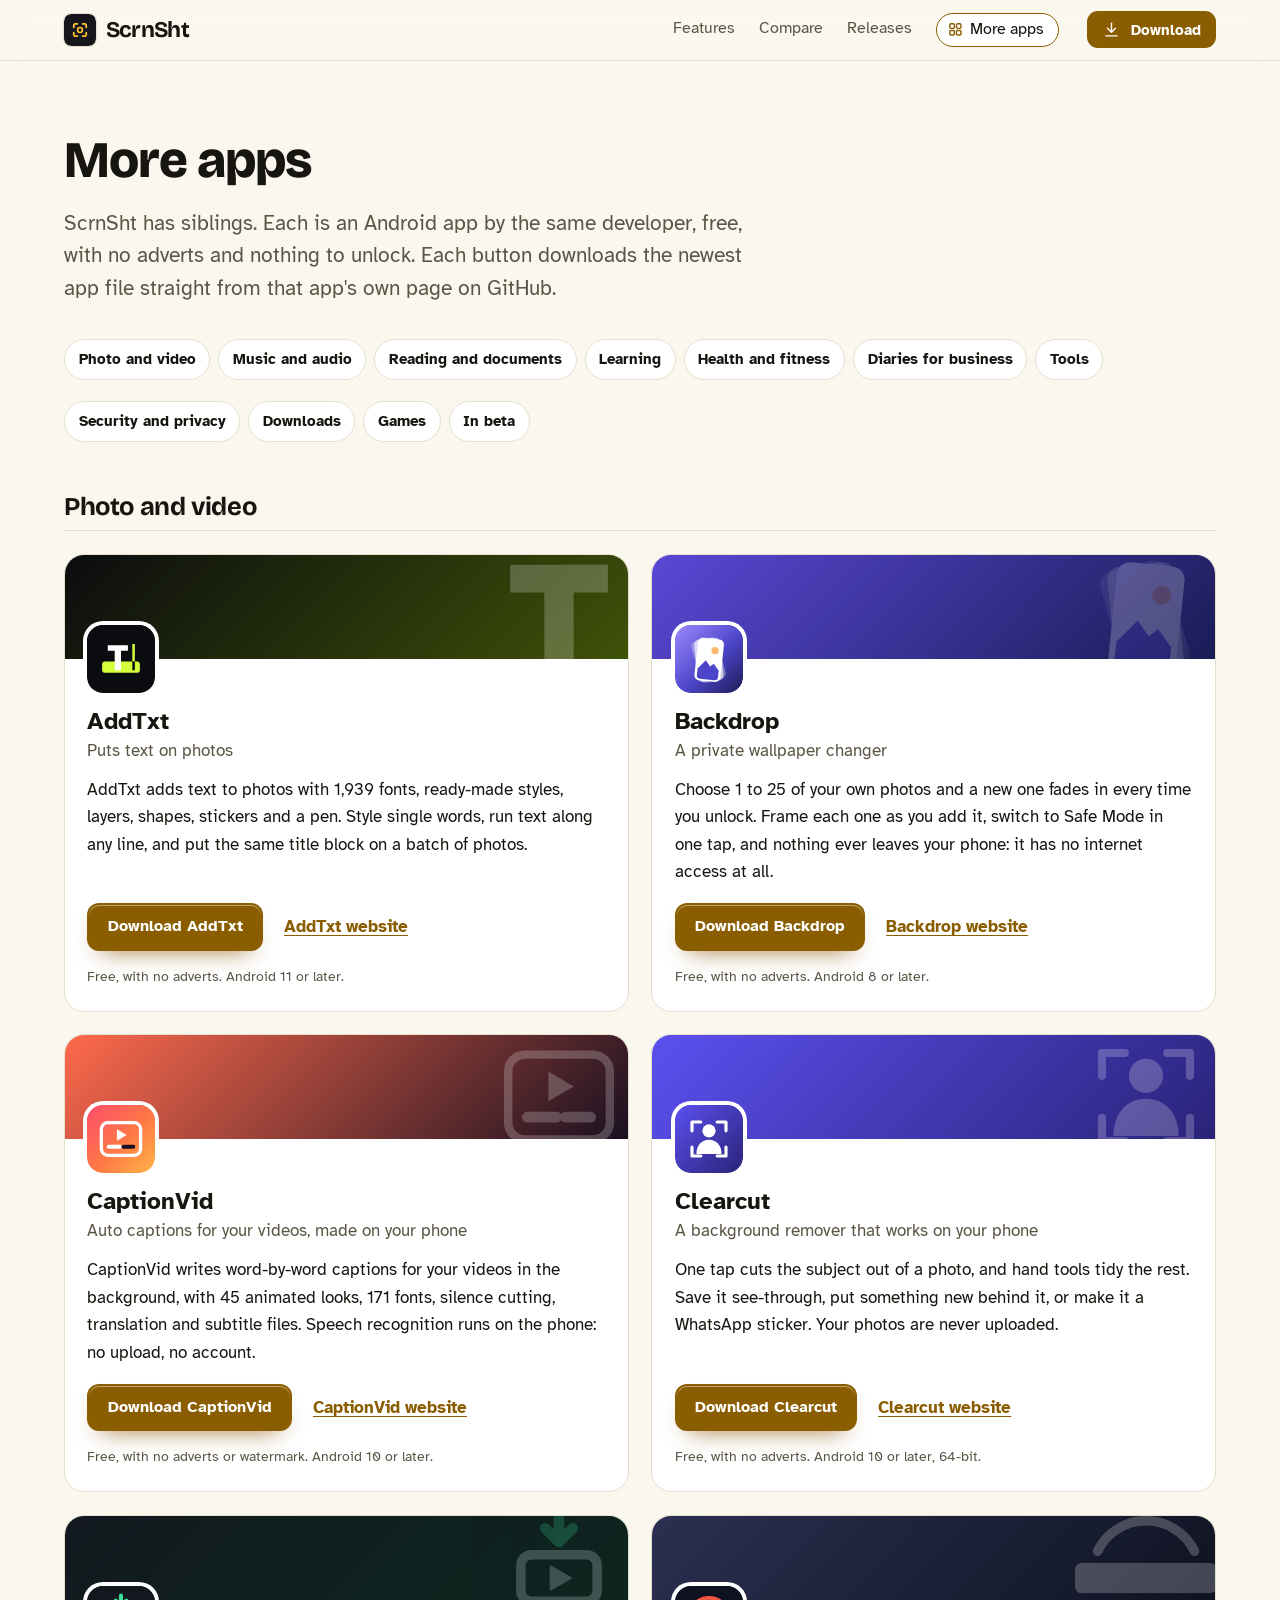
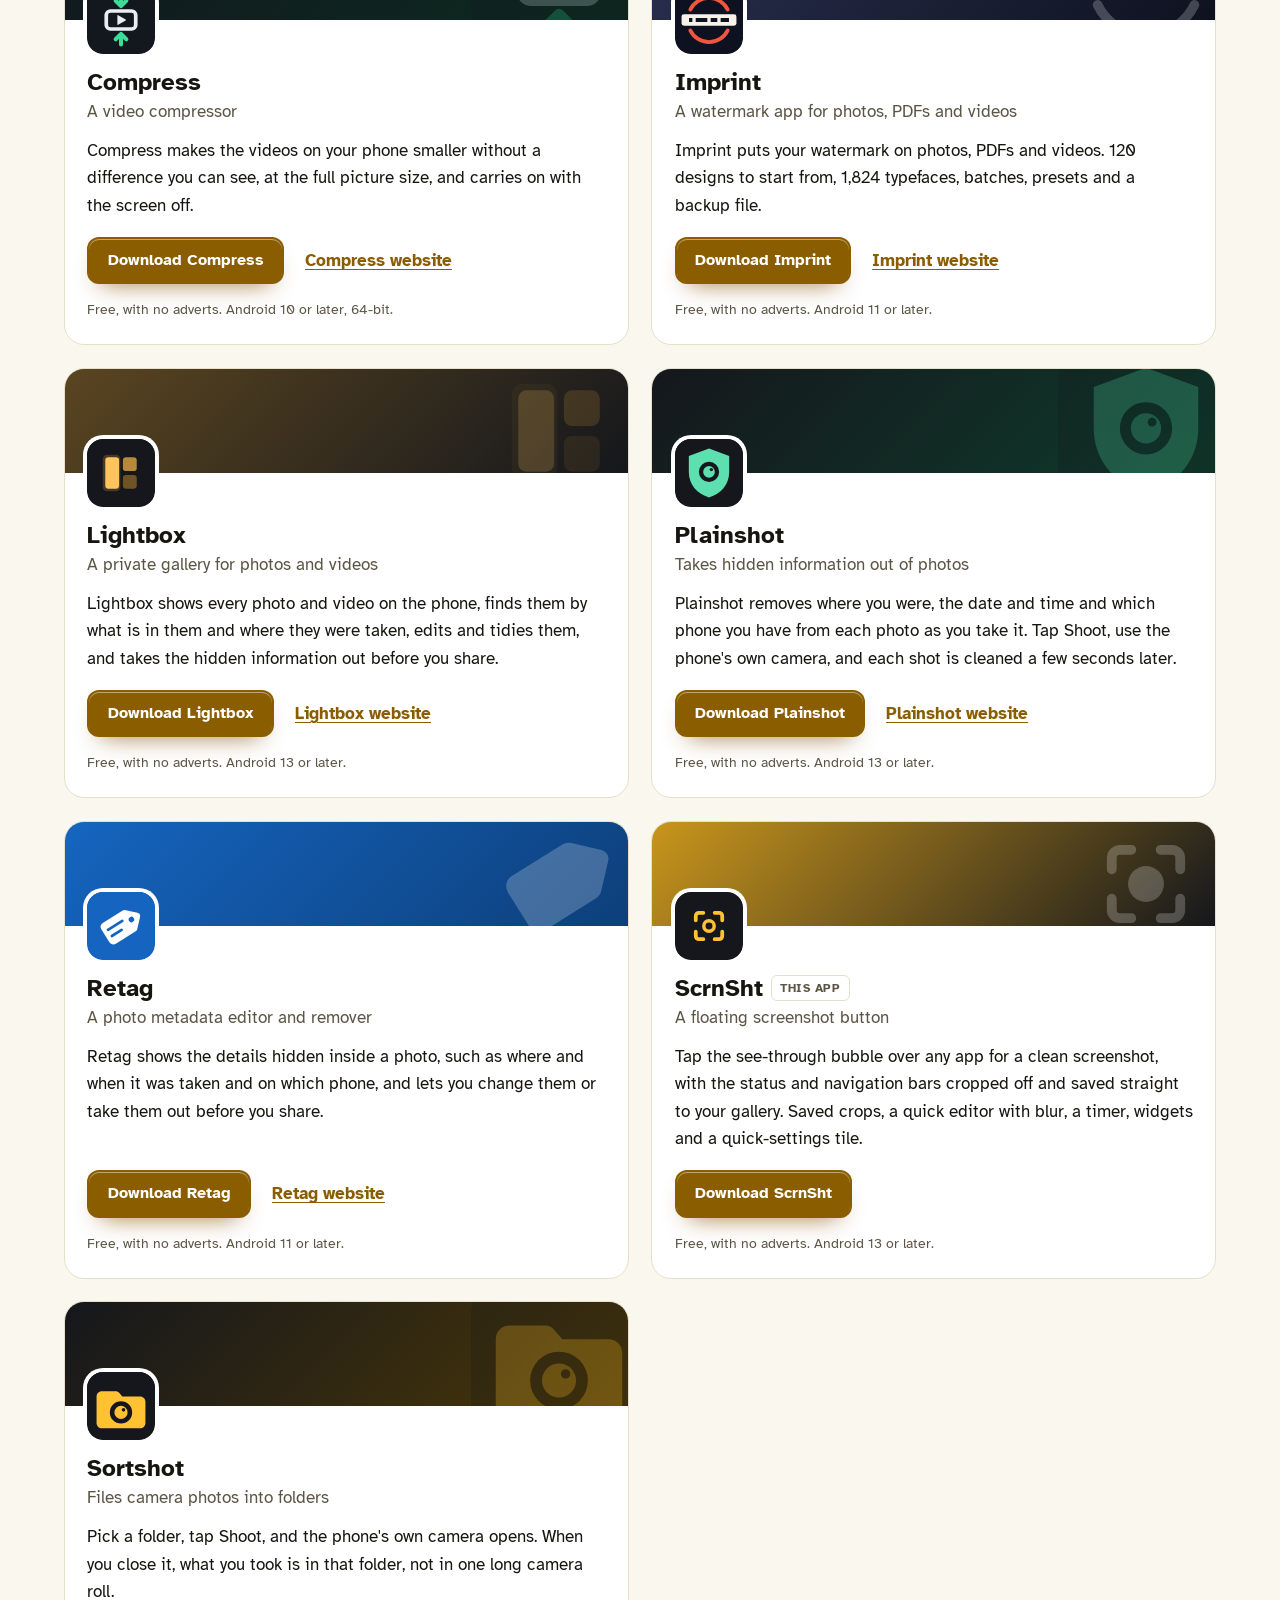
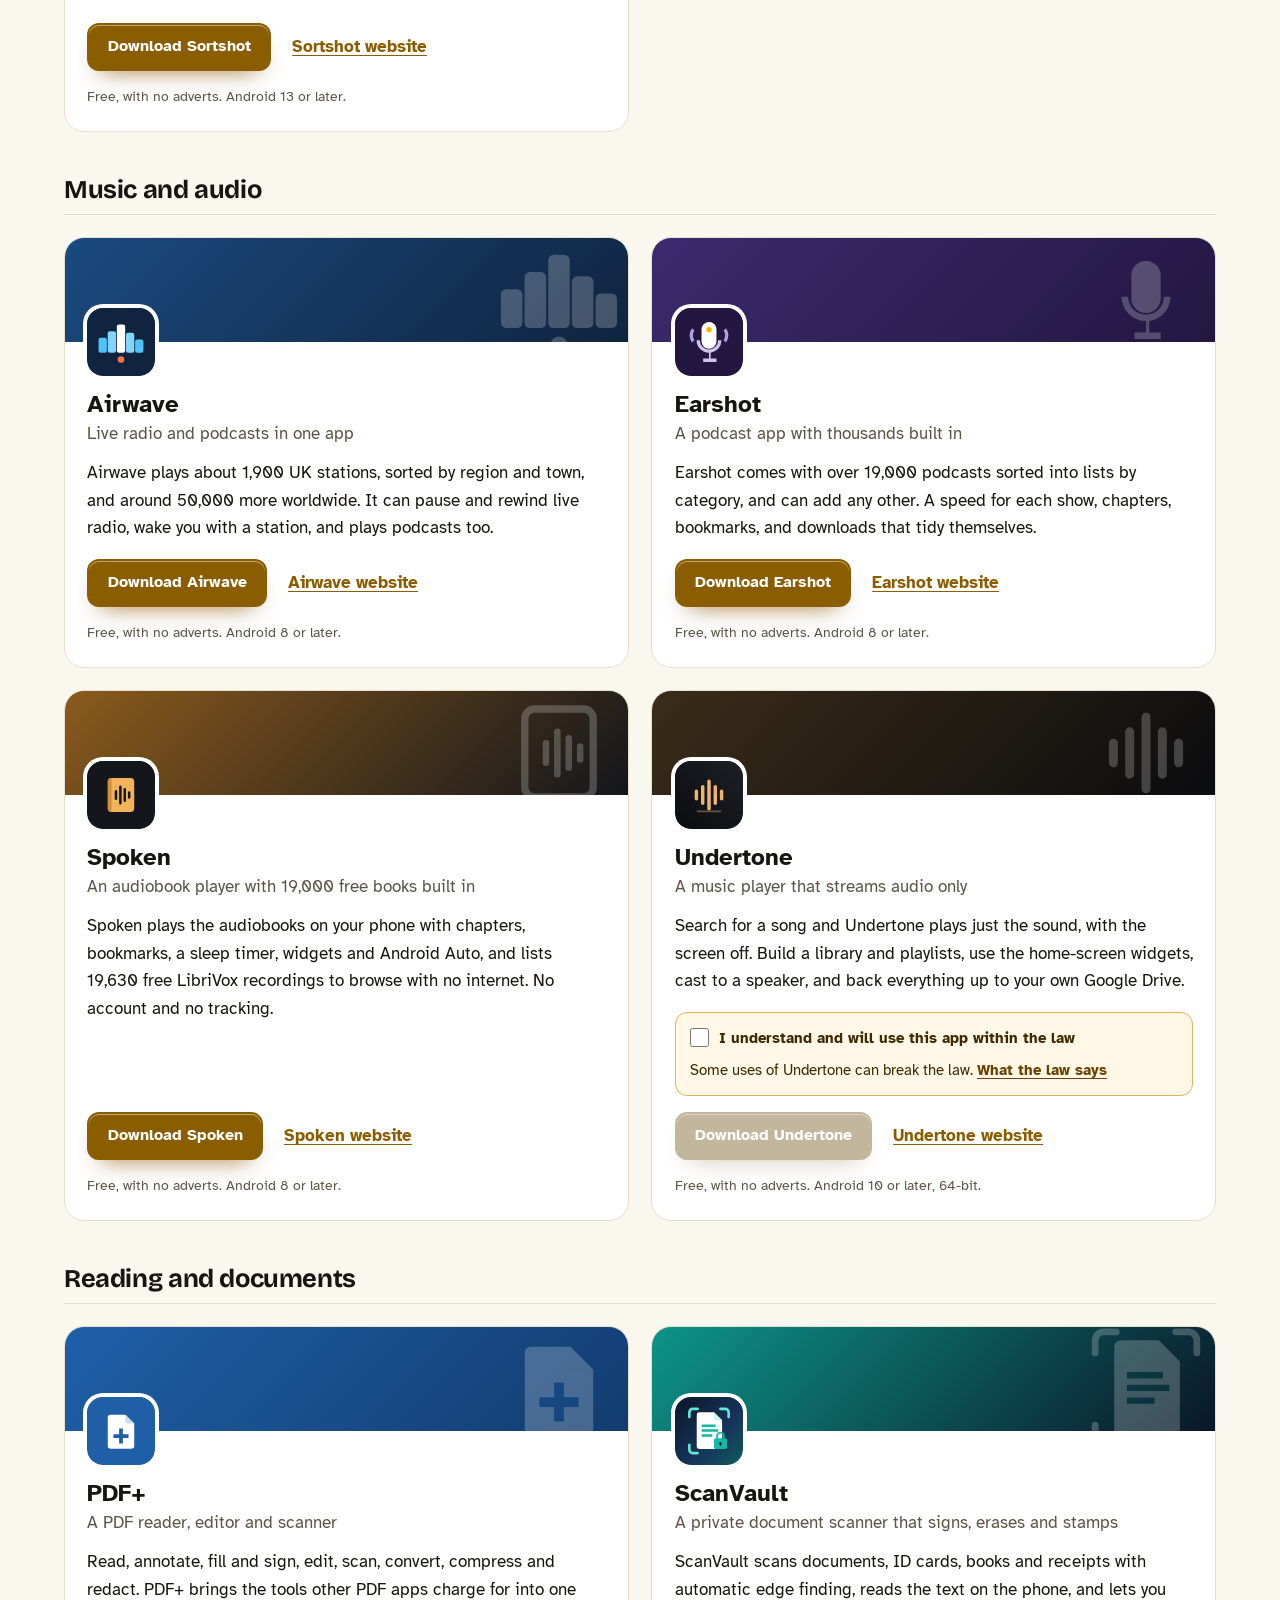
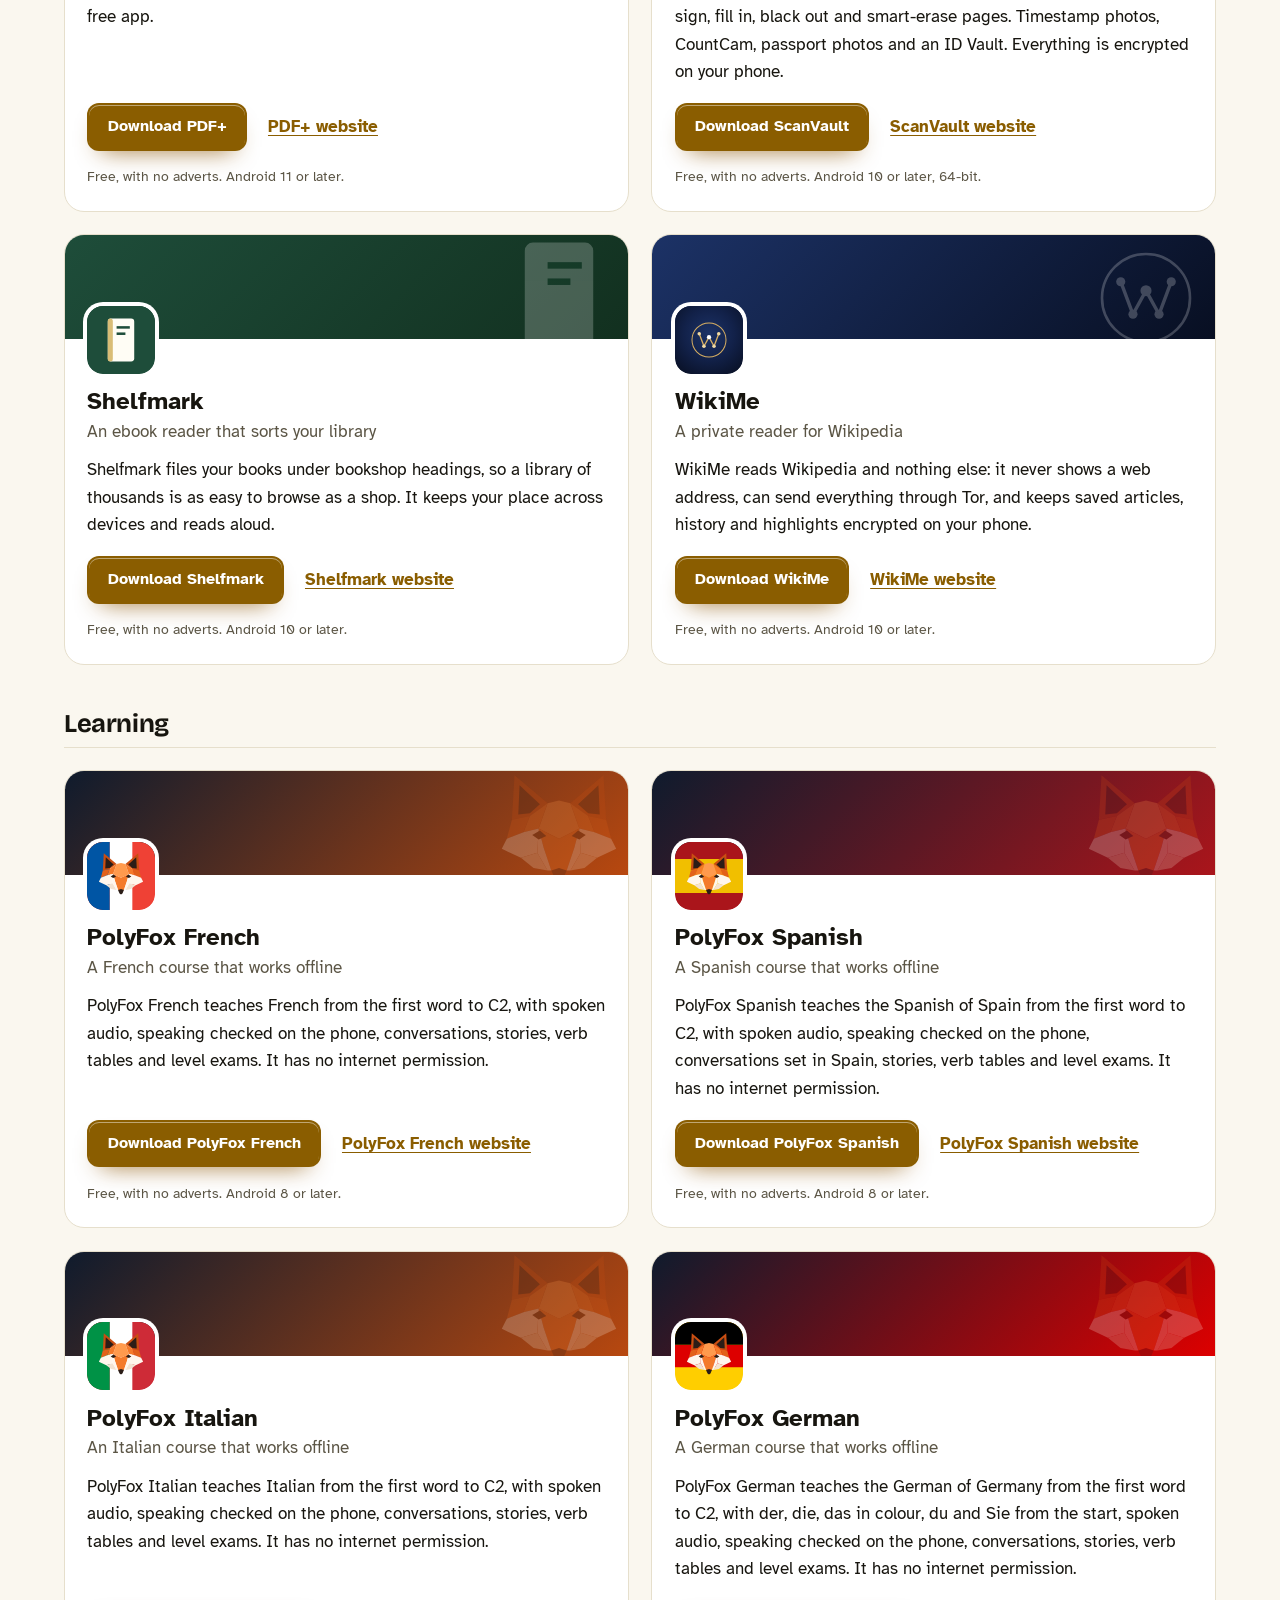
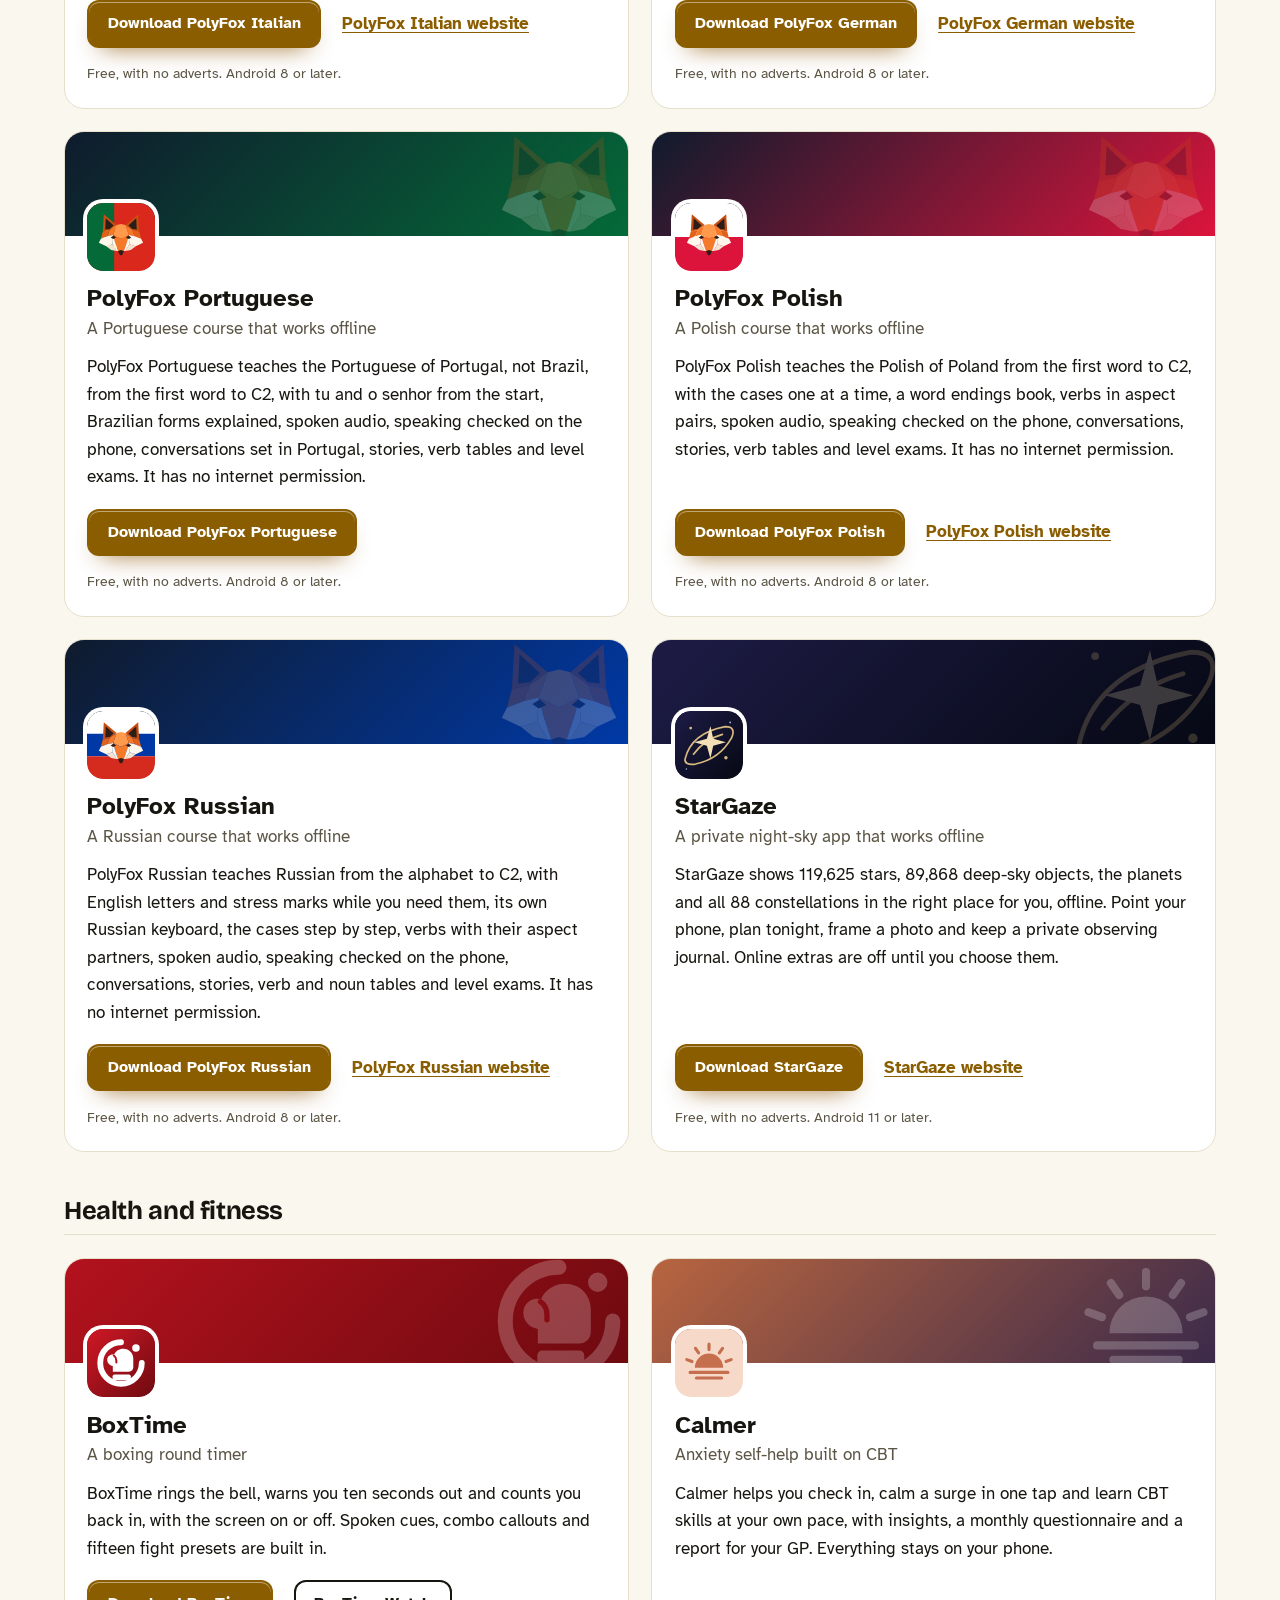
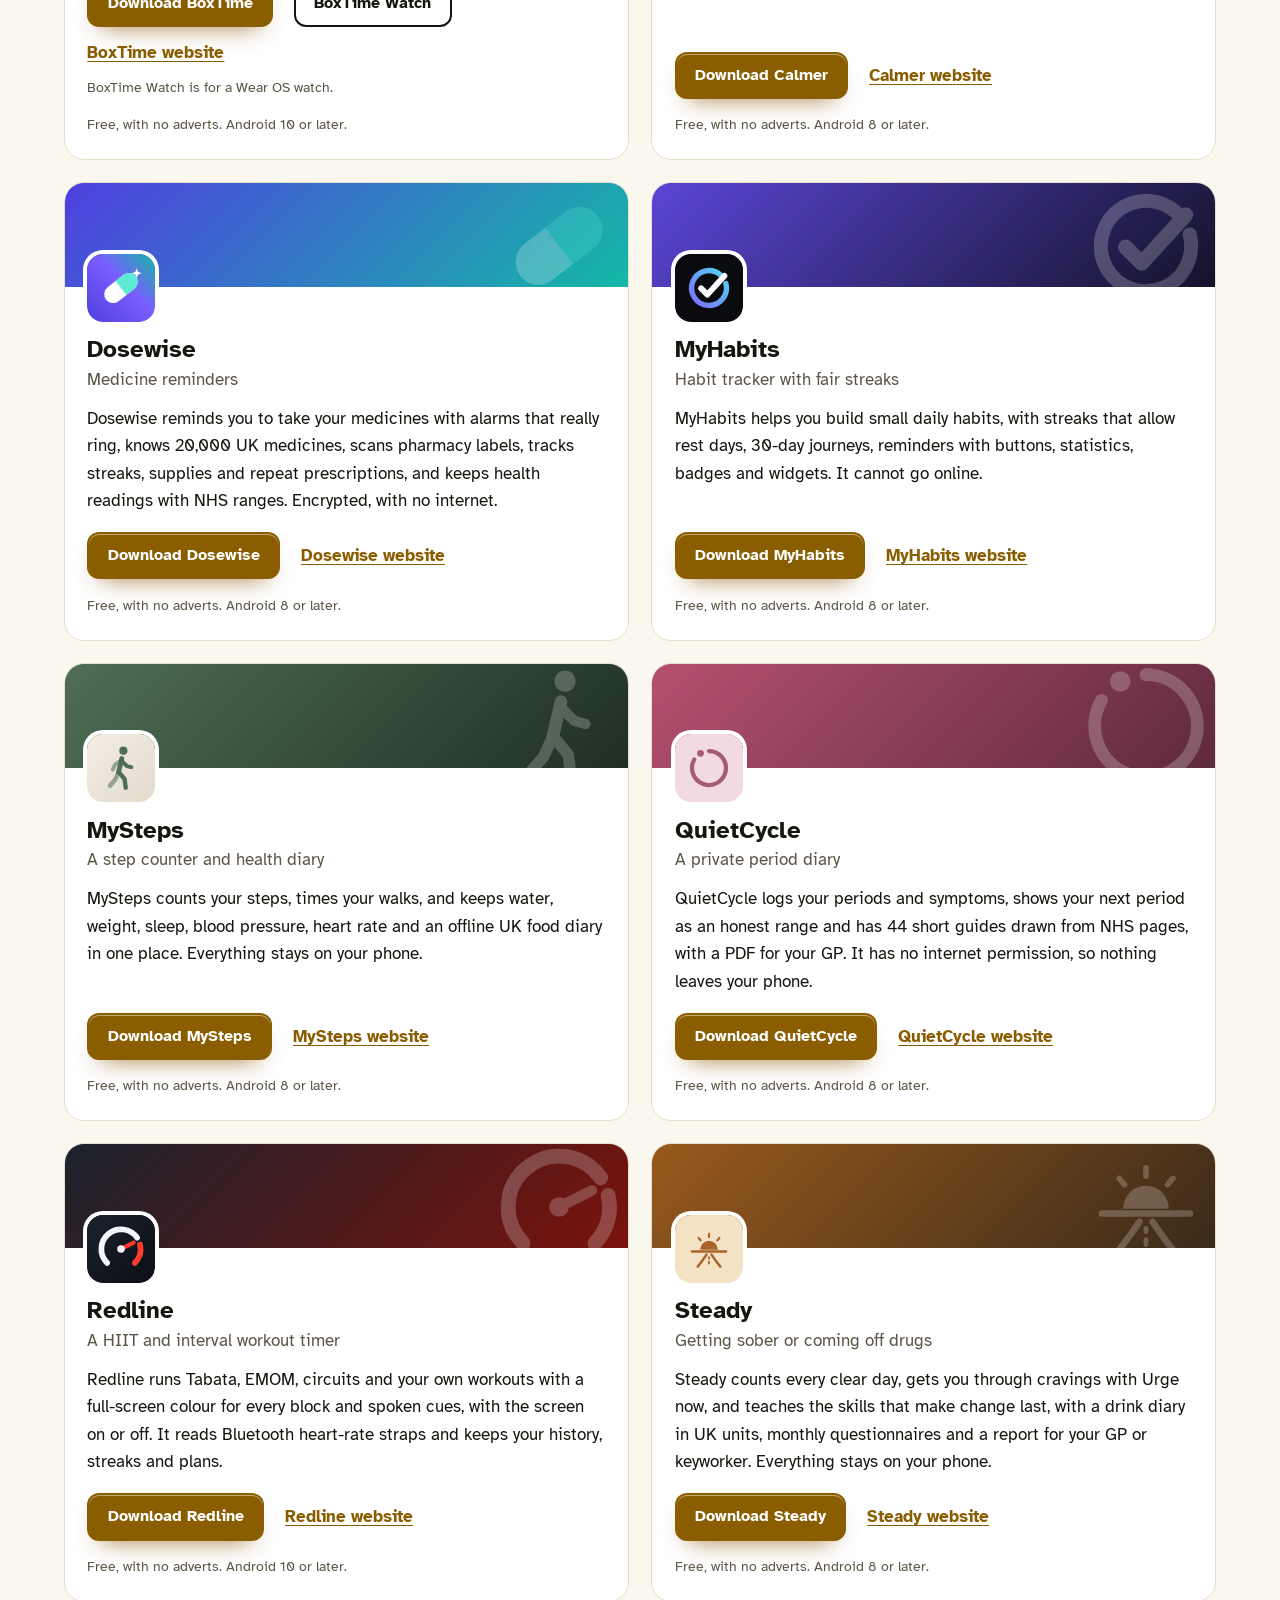
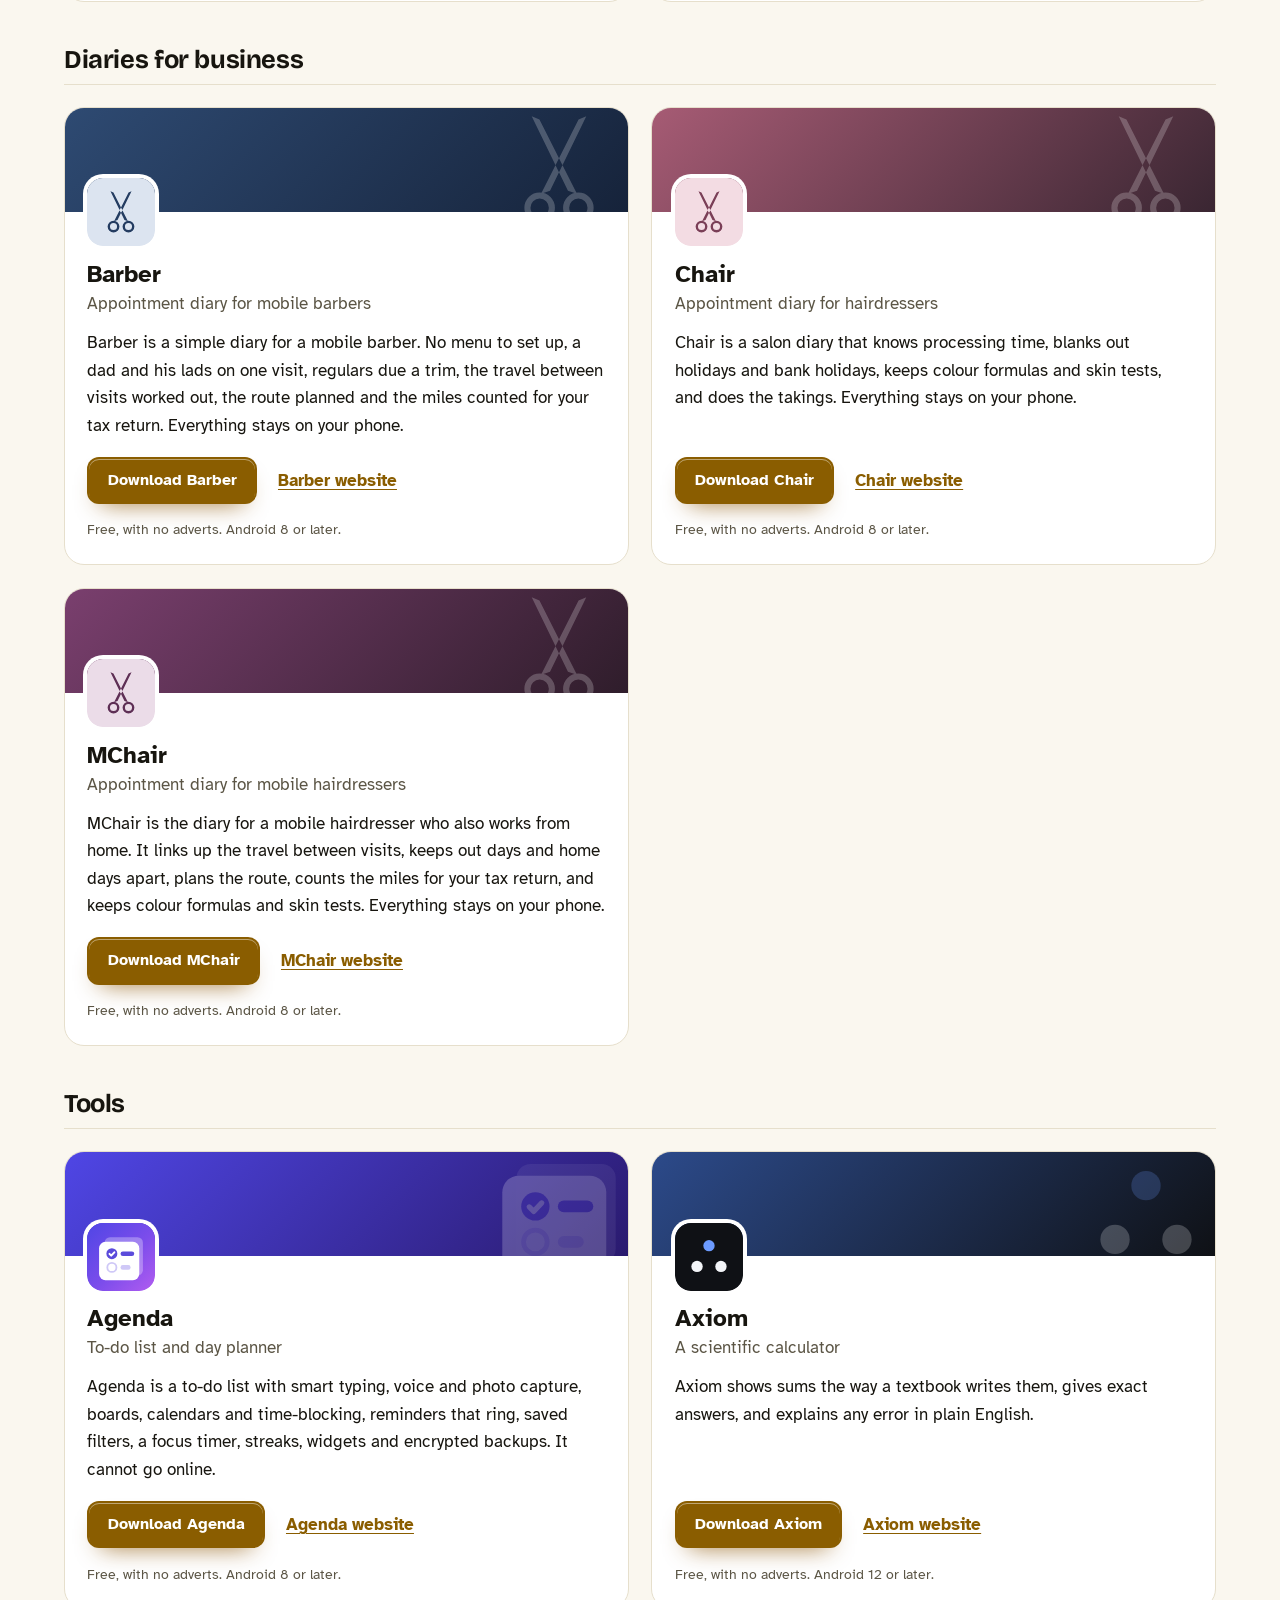
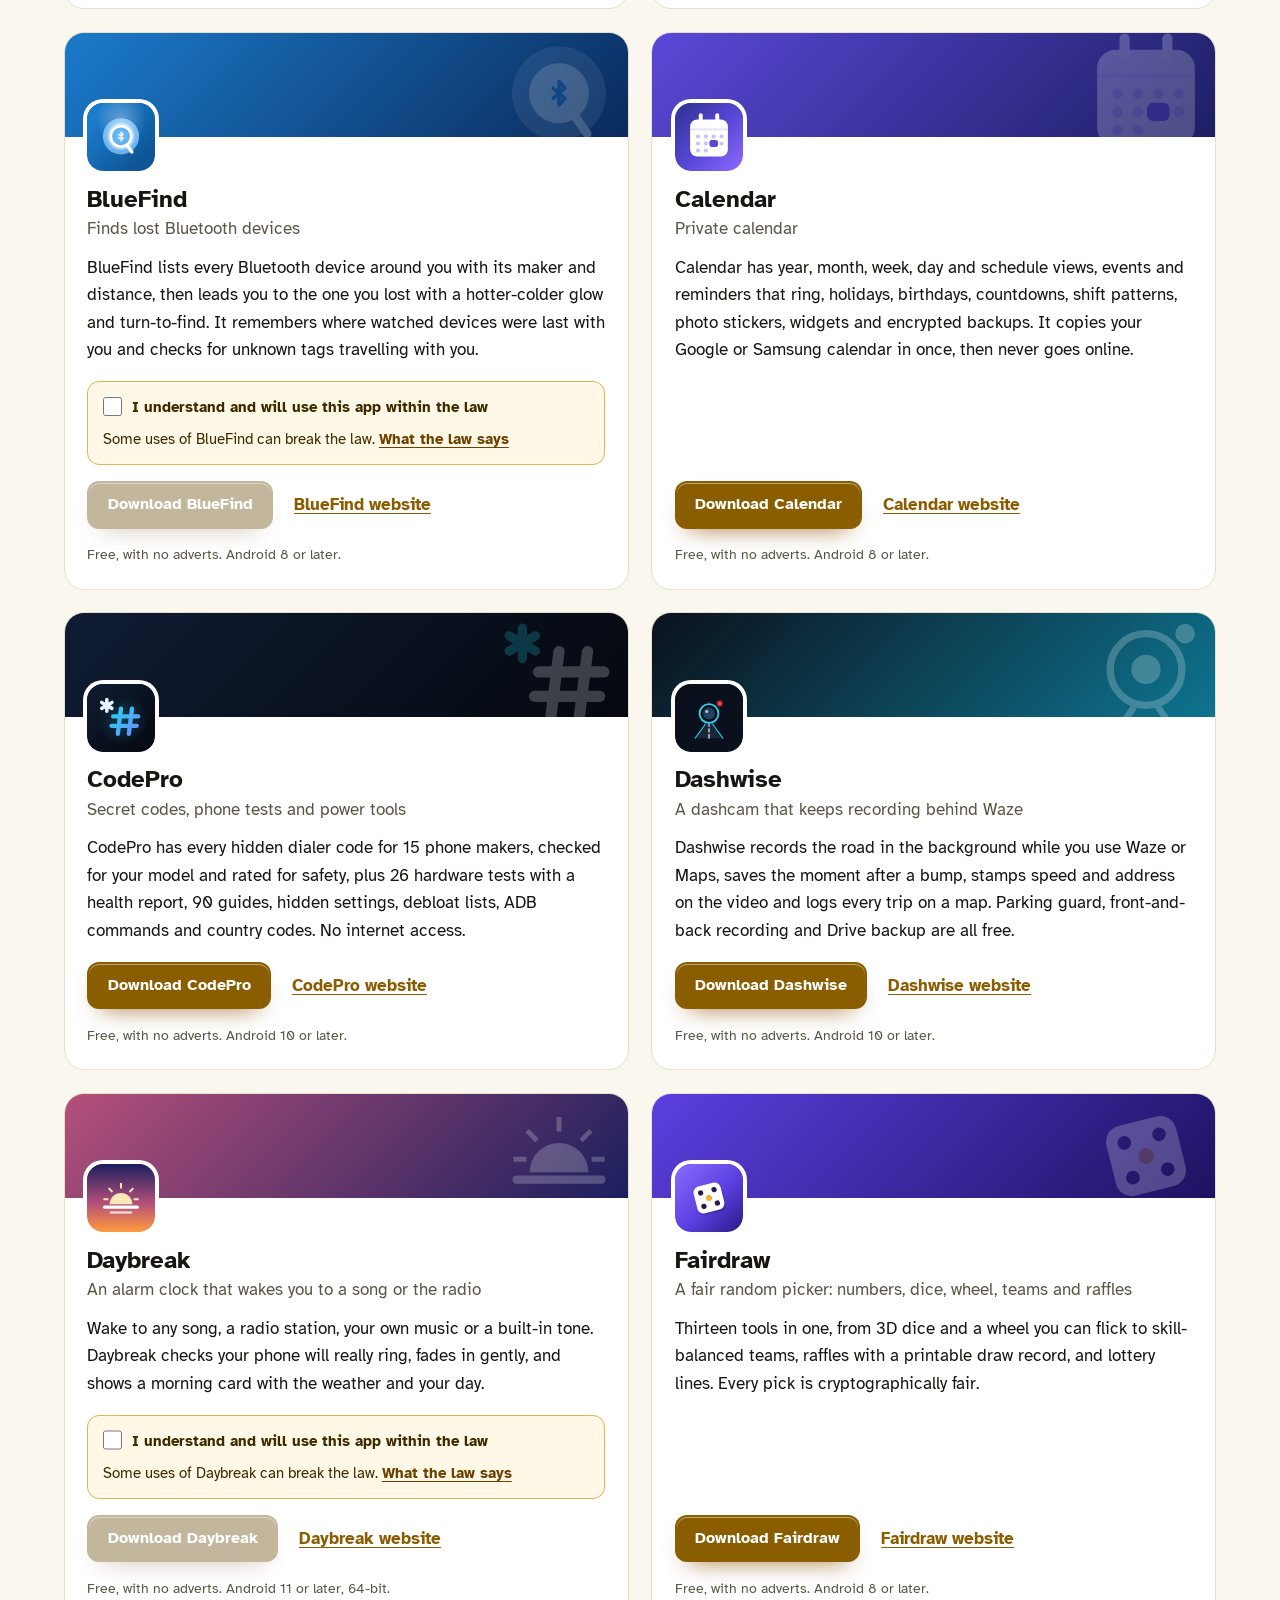
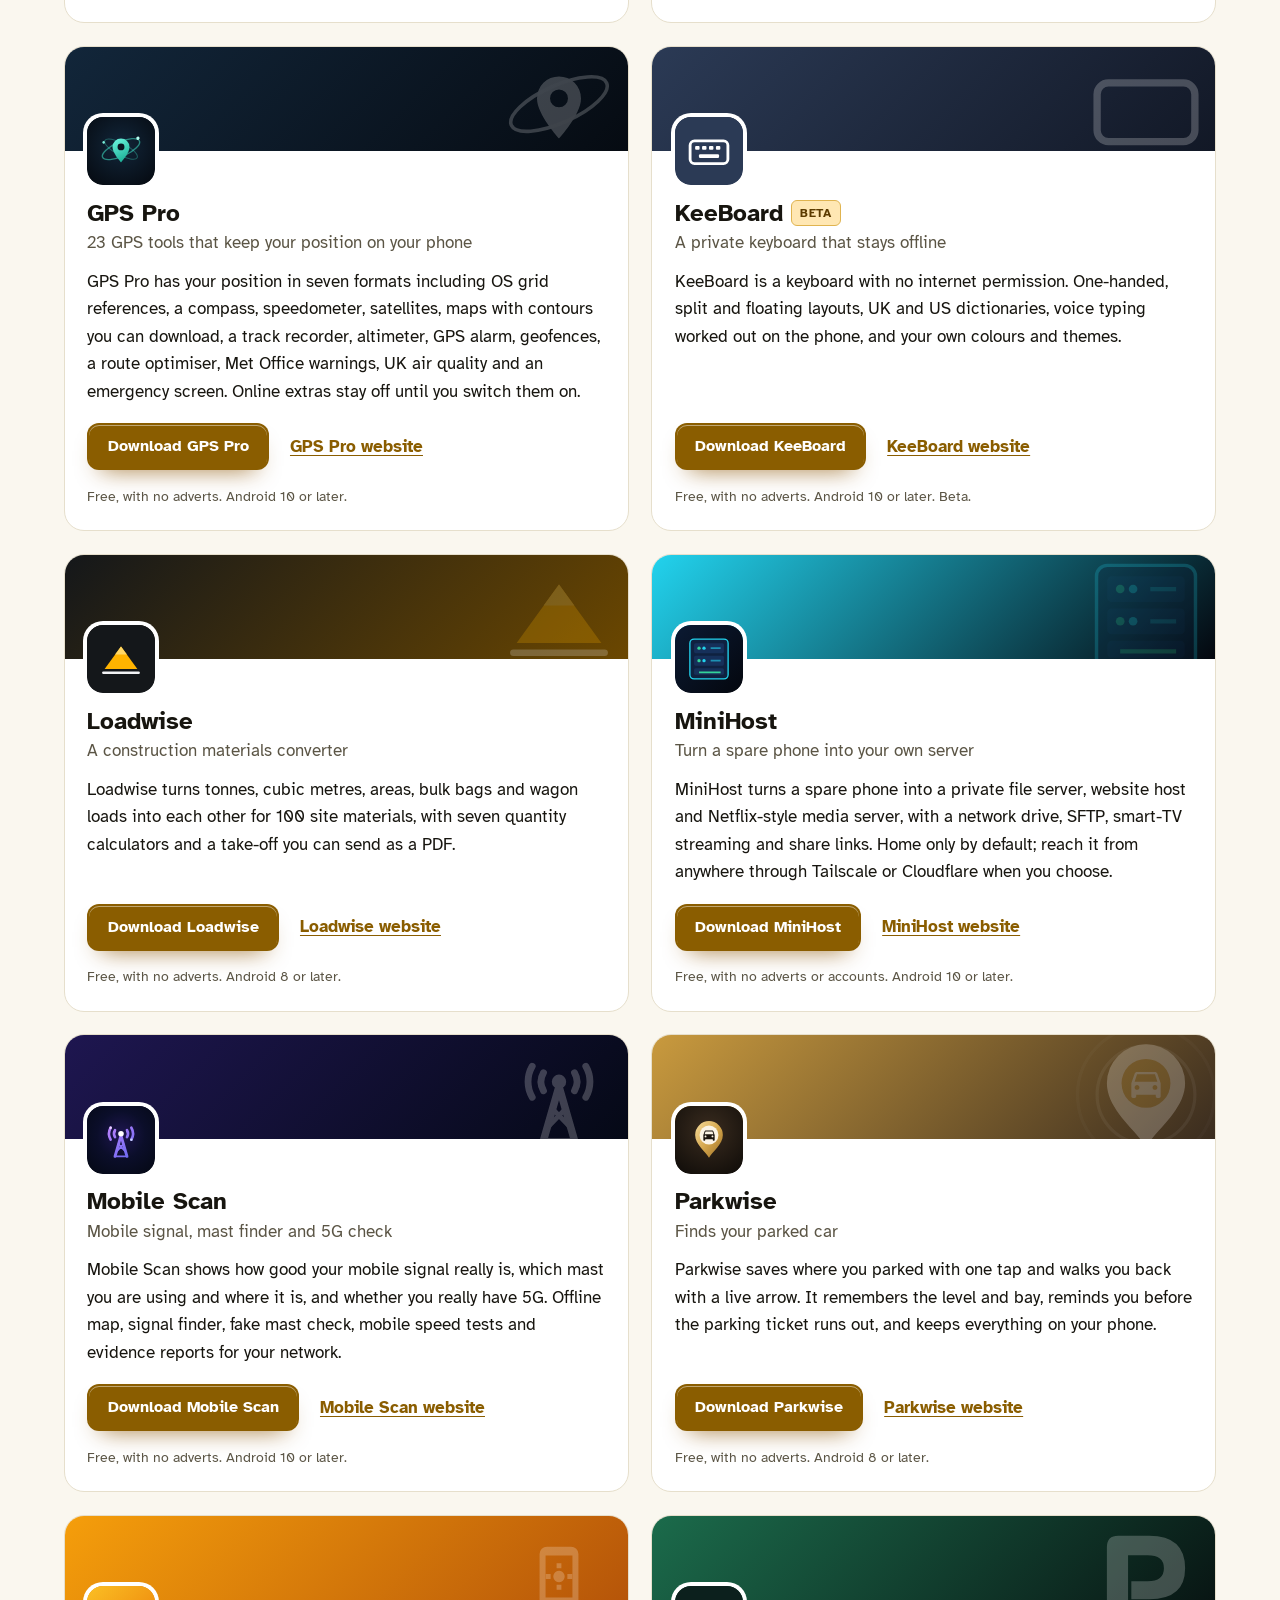
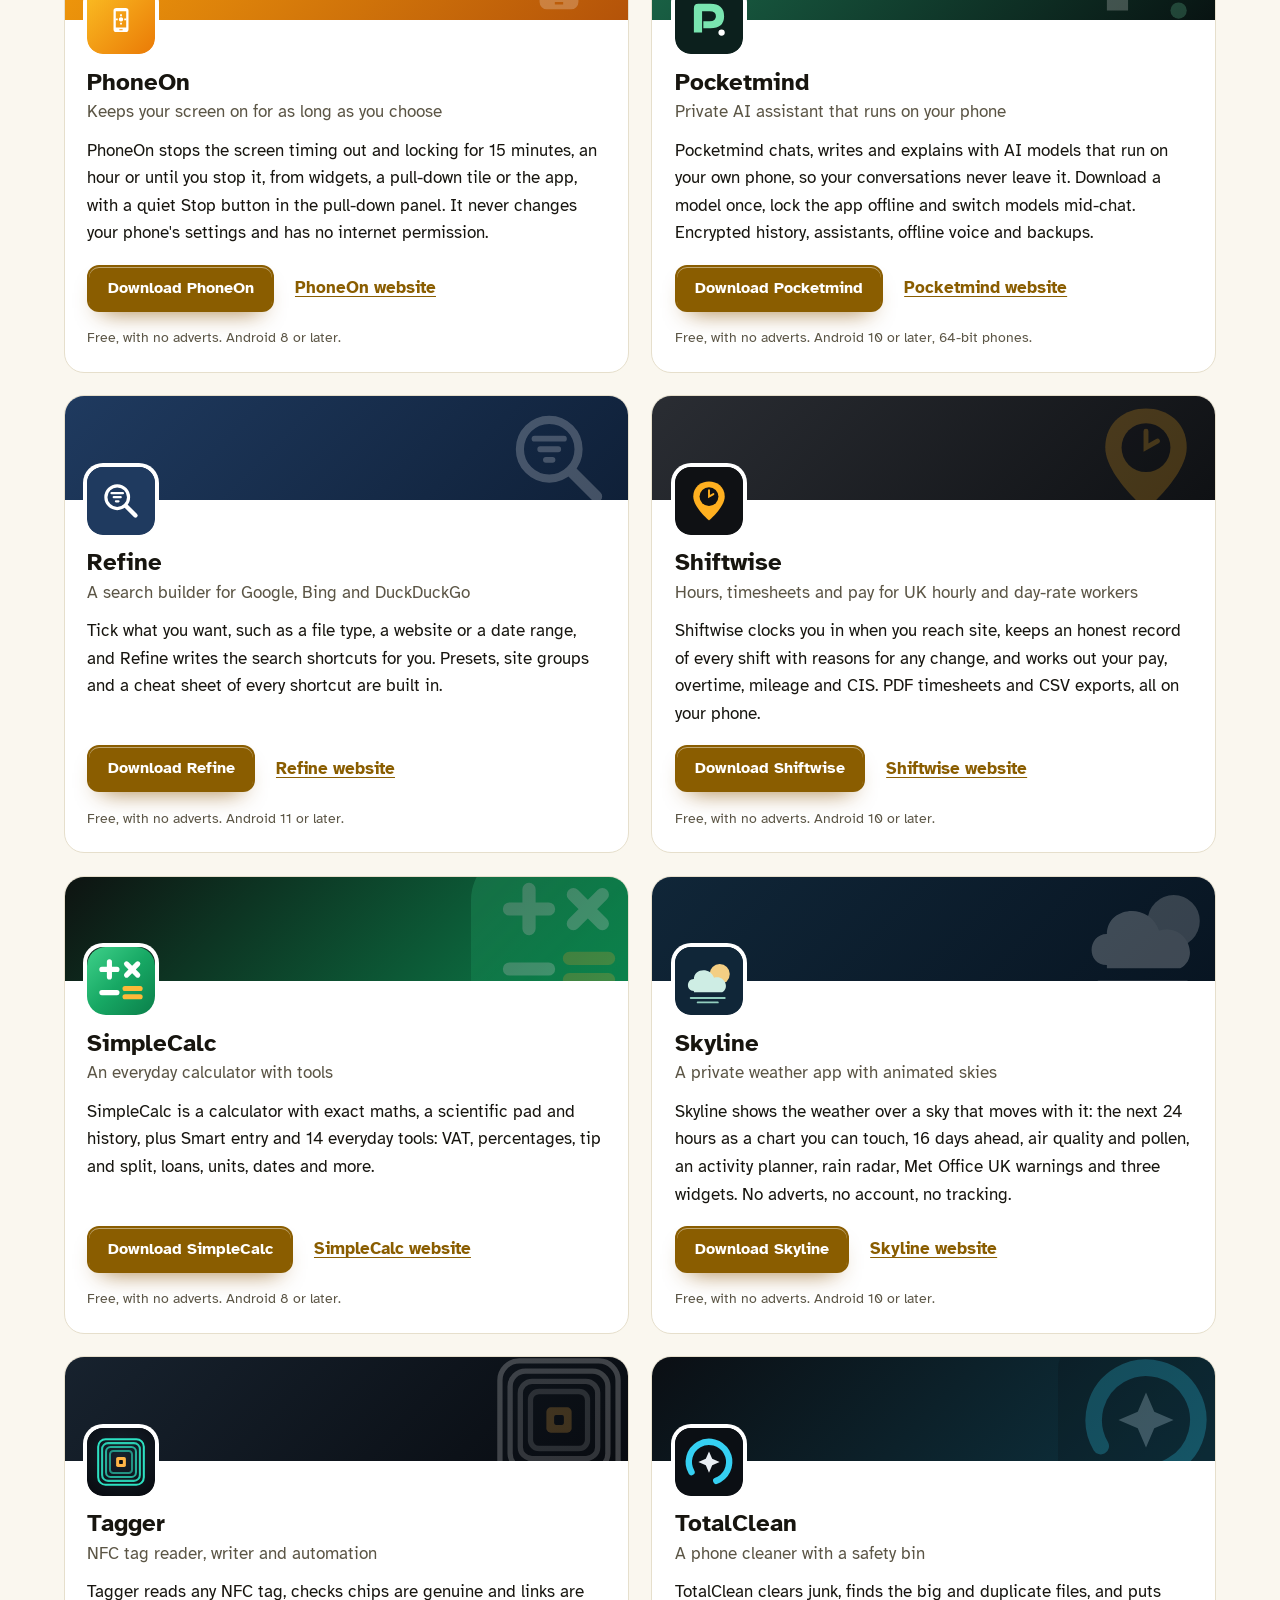
==== more-apps.html @ 6ac84b78 "More apps: add MegaGen" ====
<!DOCTYPE html>
<html lang="en-GB">
<head>
<meta charset="utf-8">
<meta name="viewport" content="width=device-width, initial-scale=1">
<title>More free Android apps from the maker of ScrnSht</title>
<meta name="description" content="All 92 free Android apps from the maker of ScrnSht, in one list by category, each with its download and a link to its website.">
<meta name="author" content="Jonathan Jackson">
<link rel="canonical" href="https://customgpter.github.io/scrnsht/more-apps.html">
<meta name="theme-color" content="#faf7ef" media="(prefers-color-scheme: light)">
<meta name="theme-color" content="#0e0f12" media="(prefers-color-scheme: dark)">
<meta property="og:type" content="website">
<meta property="og:site_name" content="ScrnSht">
<meta property="og:title" content="More free Android apps from the maker of ScrnSht">
<meta property="og:description" content="All 92 free Android apps from the maker of ScrnSht, in one list by category, each with its download and a link to its website.">
<meta property="og:url" content="https://customgpter.github.io/scrnsht/more-apps.html">
<meta property="og:image" content="https://customgpter.github.io/scrnsht/assets/og.png">
<meta property="og:image:width" content="1200">
<meta property="og:image:height" content="630">
<meta property="og:image:alt" content="The ScrnSht bubble floating over a chat, with the thumbnail of the screenshot it just took">
<meta property="og:locale" content="en_GB">
<meta name="twitter:card" content="summary_large_image">
<link rel="icon" href="./assets/favicon.svg" type="image/svg+xml">
<link rel="apple-touch-icon" href="./assets/apple-touch-icon.png">
<link rel="preload" href="./assets/fonts/bricolage-grotesque-latin.woff2" as="font" type="font/woff2" crossorigin>
<link rel="preload" href="./assets/fonts/atkinson-hyperlegible-latin-400-normal.woff2" as="font" type="font/woff2" crossorigin>
<link rel="stylesheet" href="./assets/site.css?v=1">
<link rel="stylesheet" href="./assets/house.css?v=1">
<script type="application/ld+json">{"@context":"https://schema.org","@type":"ItemList","name":"Apps from the maker of ScrnSht","url":"https://customgpter.github.io/scrnsht/more-apps.html","itemListElement":[{"@type":"ListItem","position":1,"name":"AddTxt","url":"https://customgpter.github.io/addtxt/"},{"@type":"ListItem","position":2,"name":"Backdrop","url":"https://customgpter.github.io/backdrop/"},{"@type":"ListItem","position":3,"name":"CaptionVid","url":"https://customgpter.github.io/captionvid/"},{"@type":"ListItem","position":4,"name":"Clearcut","url":"https://customgpter.github.io/clearcut/"},{"@type":"ListItem","position":5,"name":"Compress","url":"https://customgpter.github.io/compress/"},{"@type":"ListItem","position":6,"name":"Imprint","url":"https://customgpter.github.io/imprint/"},{"@type":"ListItem","position":7,"name":"Lightbox","url":"https://customgpter.github.io/lightbox/"},{"@type":"ListItem","position":8,"name":"Plainshot","url":"https://customgpter.github.io/plainshot/"},{"@type":"ListItem","position":9,"name":"Retag","url":"https://customgpter.github.io/retag/"},{"@type":"ListItem","position":10,"name":"ScrnSht","url":"https://customgpter.github.io/scrnsht/"},{"@type":"ListItem","position":11,"name":"Sortshot","url":"https://customgpter.github.io/sortshot/"},{"@type":"ListItem","position":12,"name":"Airwave","url":"https://customgpter.github.io/airwave/"},{"@type":"ListItem","position":13,"name":"Earshot","url":"https://customgpter.github.io/earshot/"},{"@type":"ListItem","position":14,"name":"Spoken","url":"https://customgpter.github.io/spoken/"},{"@type":"ListItem","position":15,"name":"Undertone","url":"https://customgpter.github.io/undertone/"},{"@type":"ListItem","position":16,"name":"PDF+","url":"https://customgpter.github.io/pdfplus/"},{"@type":"ListItem","position":17,"name":"ScanVault","url":"https://customgpter.github.io/scanvault/"},{"@type":"ListItem","position":18,"name":"Shelfmark","url":"https://customgpter.github.io/shelfmark/"},{"@type":"ListItem","position":19,"name":"WikiMe","url":"https://customgpter.github.io/wikime/"},{"@type":"ListItem","position":20,"name":"PolyFox French","url":"https://customgpter.github.io/polyfox/"},{"@type":"ListItem","position":21,"name":"PolyFox German","url":"https://customgpter.github.io/polyfox-german/"},{"@type":"ListItem","position":22,"name":"PolyFox Polish","url":"https://customgpter.github.io/polyfox-polish/"},{"@type":"ListItem","position":23,"name":"PolyFox Russian","url":"https://customgpter.github.io/polyfox-russian/"},{"@type":"ListItem","position":24,"name":"StarGaze","url":"https://customgpter.github.io/stargaze/"},{"@type":"ListItem","position":25,"name":"BoxTime","url":"https://customgpter.github.io/boxtime/"},{"@type":"ListItem","position":26,"name":"Calmer","url":"https://customgpter.github.io/calmer/"},{"@type":"ListItem","position":27,"name":"Dosewise","url":"https://customgpter.github.io/dosewise/"},{"@type":"ListItem","position":28,"name":"MyHabits","url":"https://customgpter.github.io/myhabits/"},{"@type":"ListItem","position":29,"name":"MySteps","url":"https://customgpter.github.io/mysteps/"},{"@type":"ListItem","position":30,"name":"QuietCycle","url":"https://customgpter.github.io/quietcycle/"},{"@type":"ListItem","position":31,"name":"Redline","url":"https://customgpter.github.io/redline/"},{"@type":"ListItem","position":32,"name":"Steady","url":"https://customgpter.github.io/steady/"},{"@type":"ListItem","position":33,"name":"Barber","url":"https://customgpter.github.io/barber/"},{"@type":"ListItem","position":34,"name":"Chair","url":"https://customgpter.github.io/chair/"},{"@type":"ListItem","position":35,"name":"MChair","url":"https://customgpter.github.io/mchair/"},{"@type":"ListItem","position":36,"name":"Agenda","url":"https://customgpter.github.io/agenda/"},{"@type":"ListItem","position":37,"name":"Axiom","url":"https://customgpter.github.io/axiom/"},{"@type":"ListItem","position":38,"name":"BlueFind","url":"https://customgpter.github.io/bluefind/"},{"@type":"ListItem","position":39,"name":"Calendar","url":"https://customgpter.github.io/calendar/"},{"@type":"ListItem","position":40,"name":"CodePro","url":"https://customgpter.github.io/codepro/"},{"@type":"ListItem","position":41,"name":"Dashwise","url":"https://customgpter.github.io/dashwise/"},{"@type":"ListItem","position":42,"name":"Daybreak","url":"https://customgpter.github.io/daybreak/"},{"@type":"ListItem","position":43,"name":"Fairdraw","url":"https://customgpter.github.io/fairdraw/"},{"@type":"ListItem","position":44,"name":"GPS Pro","url":"https://customgpter.github.io/gpspro/"},{"@type":"ListItem","position":45,"name":"KeeBoard","url":"https://customgpter.github.io/keeboard/"},{"@type":"ListItem","position":46,"name":"Loadwise","url":"https://customgpter.github.io/loadwise/"},{"@type":"ListItem","position":47,"name":"MiniHost","url":"https://customgpter.github.io/minihost/"},{"@type":"ListItem","position":48,"name":"Mobile Scan","url":"https://customgpter.github.io/mobilescan/"},{"@type":"ListItem","position":49,"name":"Parkwise","url":"https://customgpter.github.io/parkwise/"},{"@type":"ListItem","position":50,"name":"Pocketmind","url":"https://customgpter.github.io/pocketmind/"},{"@type":"ListItem","position":51,"name":"Refine","url":"https://customgpter.github.io/refine/"},{"@type":"ListItem","position":52,"name":"Shiftwise","url":"https://customgpter.github.io/shiftwise/"},{"@type":"ListItem","position":53,"name":"SimpleCalc","url":"https://customgpter.github.io/simplecalc/"},{"@type":"ListItem","position":54,"name":"Skyline","url":"https://customgpter.github.io/skyline/"},{"@type":"ListItem","position":55,"name":"Tagger","url":"https://customgpter.github.io/tagger/"},{"@type":"ListItem","position":56,"name":"TotalClean","url":"https://customgpter.github.io/totalclean/"},{"@type":"ListItem","position":57,"name":"TVLink","url":"https://customgpter.github.io/tvlink/"},{"@type":"ListItem","position":58,"name":"Unbox","url":"https://customgpter.github.io/unbox/"},{"@type":"ListItem","position":59,"name":"WhatsKeep","url":"https://customgpter.github.io/whatskeep/"},{"@type":"ListItem","position":60,"name":"WiFi Scan","url":"https://customgpter.github.io/wifiscan/"},{"@type":"ListItem","position":61,"name":"Auditly","url":"https://customgpter.github.io/auditly/"},{"@type":"ListItem","position":62,"name":"Backchannel","url":"https://customgpter.github.io/backchannel/"},{"@type":"ListItem","position":63,"name":"ENotes","url":"https://customgpter.github.io/enotes/"},{"@type":"ListItem","position":64,"name":"FindMe","url":"https://customgpter.github.io/findme/"},{"@type":"ListItem","position":65,"name":"iLock","url":"https://customgpter.github.io/ilock/"},{"@type":"ListItem","position":66,"name":"ImSafe","url":"https://customgpter.github.io/imsafe/"},{"@type":"ListItem","position":67,"name":"IShred","url":"https://customgpter.github.io/ishred/"},{"@type":"ListItem","position":68,"name":"LockBox","url":"https://customgpter.github.io/lockbox/"},{"@type":"ListItem","position":69,"name":"PassVault","url":"https://customgpter.github.io/passvault/"},{"@type":"ListItem","position":70,"name":"SpyFind","url":"https://customgpter.github.io/spyfind/"},{"@type":"ListItem","position":71,"name":"TextWipe","url":"https://customgpter.github.io/textwipe/"},{"@type":"ListItem","position":72,"name":"Tracewire","url":"https://customgpter.github.io/tracewire/"},{"@type":"ListItem","position":73,"name":"Vigil","url":"https://customgpter.github.io/vigil/"},{"@type":"ListItem","position":74,"name":"Grab","url":"https://customgpter.github.io/grab/"},{"@type":"ListItem","position":75,"name":"Swarm","url":"https://customgpter.github.io/swarm/"},{"@type":"ListItem","position":76,"name":"Plane Games","url":"https://customgpter.github.io/plane-games/"},{"@type":"ListItem","position":77,"name":"Ninefold","url":"https://customgpter.github.io/ninefold/"},{"@type":"ListItem","position":78,"name":"Cubewise","url":"https://customgpter.github.io/cubewise/"},{"@type":"ListItem","position":79,"name":"Tilewise","url":"https://customgpter.github.io/tilewise/"},{"@type":"ListItem","position":80,"name":"Letterwise","url":"https://customgpter.github.io/letterwise/"},{"@type":"ListItem","position":81,"name":"Kingside","url":"https://customgpter.github.io/kingside/"},{"@type":"ListItem","position":82,"name":"Deckhand","url":"https://customgpter.github.io/deckhand/"},{"@type":"ListItem","position":83,"name":"SNESForge","url":"https://customgpter.github.io/snesforge/"},{"@type":"ListItem","position":84,"name":"Fame Boy","url":"https://customgpter.github.io/fameboy/"},{"@type":"ListItem","position":85,"name":"PSPPro","url":"https://customgpter.github.io/psppro/"},{"@type":"ListItem","position":86,"name":"MegaGen","url":"https://customgpter.github.io/megagen/"},{"@type":"ListItem","position":87,"name":"QVR","url":"https://customgpter.github.io/qvr/"},{"@type":"ListItem","position":88,"name":"QVR Watch","url":"https://customgpter.github.io/qvr-watch/"},{"@type":"ListItem","position":89,"name":"QVRLite","url":"https://customgpter.github.io/qvrlite/"},{"@type":"ListItem","position":90,"name":"Onionz","url":"https://customgpter.github.io/onionz/"},{"@type":"ListItem","position":91,"name":"OnionzWeb","url":"https://customgpter.github.io/onionzweb/"}]}</script>
<link rel="stylesheet" href="./assets/apps-list.css?v=1">
<script src="./assets/apps-list.js?v=1" defer></script>
</head>
<body>
<a class="skip" href="#main">Skip to content</a>
<header class="masthead">
<div class="wrap">
<a class="brand" href="./" aria-label="ScrnSht home"><svg viewBox="0 0 108 108" aria-hidden="true"><rect width="108" height="108" rx="24" fill="#15171c"/><path d="M33,45V38a5,5 0,0 1,5 -5H45 M63,33H70a5,5 0,0 1,5 5V45 M75,63V70a5,5 0,0 1,-5 5H63 M45,75H38a5,5 0,0 1,-5 -5V63" fill="none" stroke="#FFC233" stroke-width="6" stroke-linecap="round" stroke-linejoin="round"/><circle cx="54" cy="54" r="11" fill="#FFC233"/><circle cx="54" cy="54" r="5.5" fill="#15171c"/></svg><span>ScrnSht</span></a>
<nav aria-label="Main"><ul><li><a href="./#features">Features</a></li><li><a href="./compare.html">Compare</a></li><li><a href="./releases.html">Releases</a></li><li><a class="more-apps" href="./more-apps.html" aria-current="page"><svg class="ico" viewBox="0 0 24 24" aria-hidden="true"><rect x="4" y="4" width="6.5" height="6.5" rx="1.6"/><rect x="13.5" y="4" width="6.5" height="6.5" rx="1.6"/><rect x="4" y="13.5" width="6.5" height="6.5" rx="1.6"/><rect x="13.5" y="13.5" width="6.5" height="6.5" rx="1.6"/></svg>More apps</a></li></ul></nav>
<a class="button small" href="https://github.com/CustomGPTer/scrnsht/releases/latest/download/ScrnSht.apk"><svg class="ico" viewBox="0 0 24 24" aria-hidden="true"><path d="M12 4v11"/><path d="M7 10.5l5 5 5-5"/><path d="M5 20h14"/></svg>Download</a>
</div>
</header>
<main id="main" class="doc">
<div class="wrap">
<div class="measure">
<h1>More apps</h1>
<p class="lede">ScrnSht has siblings. Each is an Android app by the same developer, free, with no adverts and nothing to unlock. Each button downloads the newest app file straight from that app's own page on GitHub.</p>
</div>
<!-- apps:start -->
<nav class="mapps-jump" aria-label="App groups"><ul><li><a href="#apps-photo">Photo and video</a></li><li><a href="#apps-audio">Music and audio</a></li><li><a href="#apps-reading">Reading and documents</a></li><li><a href="#apps-learning">Learning</a></li><li><a href="#apps-health">Health and fitness</a></li><li><a href="#apps-diaries">Diaries for business</a></li><li><a href="#apps-tools">Tools</a></li><li><a href="#apps-security">Security and privacy</a></li><li><a href="#apps-downloads">Downloads</a></li><li><a href="#apps-games">Games</a></li><li><a href="#apps-testing">In beta</a></li></ul></nav>
<div class="mapps-group" role="group" aria-labelledby="apps-photo"><h2 class="mapps-cat" id="apps-photo">Photo and video</h2>
<ul class="mapps"><li class="mapp" style="--b:#0b0c0f;--b2:#3f5208"><div class="mapp-cover" aria-hidden="true"><svg viewBox="0 0 108 108"><path fill="#fff" d="M24 22h60v17H63v49H45V39H24z"/></svg></div><div class="mapp-body"><svg class="mapp-icon" viewBox="0 0 108 108" aria-hidden="true"><rect width="108" height="108" rx="24" fill="#0b0c0f"/><path fill="#d4ff3a" d="M29 58h50a5 5 0 0 1 5 5v8a5 5 0 0 1-5 5H29a5 5 0 0 1-5-5v-8a5 5 0 0 1 5-5z"/><path fill="#fff" d="M33 32h32v9H54v31H44V41H33z"/><path fill="#d4ff3a" d="M72 30h4v28h-4z"/><path fill="#0b0c0f" d="M72 58h4v14h-4z"/></svg><h3>AddTxt</h3><p class="mapp-kind">Puts text on photos</p><p class="mapp-say">AddTxt adds text to photos with 1,939 fonts, ready-made styles, layers, shapes, stickers and a pen. Style single words, run text along any line, and put the same title block on a batch of photos.</p><p class="mapp-go"><a class="button" href="https://github.com/CustomGPTer/addtxt/releases/latest/download/AddTxt.apk">Download AddTxt</a><a class="mapp-site" href="https://customgpter.github.io/addtxt/">AddTxt website</a></p><p class="mapp-needs">Free, with no adverts. Android 11 or later.</p></div></li>
<li class="mapp" style="--b:#5a48d6;--b2:#1a1c55"><div class="mapp-cover" aria-hidden="true"><svg viewBox="0 0 108 108"><g transform="translate(54 58) scale(1.3) translate(-54 -58)"><rect x="38" y="30" width="32" height="52" rx="6" fill="#fff" fill-opacity=".3" transform="rotate(-16 54 58)"/><rect x="38" y="30" width="32" height="52" rx="6" fill="#fff" fill-opacity=".6" transform="rotate(-6 54 58)"/><g transform="rotate(6 54 58)"><rect x="38" y="30" width="32" height="52" rx="6" fill="#fff"/><path d="M41 68l9-11 6 7 4-4 7 8v8a4 4 0 0 1-4 4H45a4 4 0 0 1-4-4z" fill="#4d45c9"/><circle cx="60" cy="44" r="4.5" fill="#FFB86B"/></g></g></svg></div><div class="mapp-body"><svg class="mapp-icon" viewBox="0 0 108 108" aria-hidden="true"><defs><linearGradient id="i-backdrop-mapp-cc" x1="0" y1="0" x2="1" y2="1"><stop offset="0" stop-color="#9c8bff"/><stop offset=".55" stop-color="#4d45c9"/><stop offset="1" stop-color="#1a1c55"/></linearGradient></defs><rect width="108" height="108" rx="24" fill="url(#i-backdrop-mapp-cc)"/><g transform="translate(54 58) scale(1.3) translate(-54 -58)"><rect x="38" y="30" width="32" height="52" rx="6" fill="#fff" fill-opacity=".3" transform="rotate(-16 54 58)"/><rect x="38" y="30" width="32" height="52" rx="6" fill="#fff" fill-opacity=".6" transform="rotate(-6 54 58)"/><g transform="rotate(6 54 58)"><rect x="38" y="30" width="32" height="52" rx="6" fill="#fff"/><path d="M41 68l9-11 6 7 4-4 7 8v8a4 4 0 0 1-4 4H45a4 4 0 0 1-4-4z" fill="#4d45c9"/><circle cx="60" cy="44" r="4.5" fill="#FFB86B"/></g></g></svg><h3>Backdrop</h3><p class="mapp-kind">A private wallpaper changer</p><p class="mapp-say">Choose 1 to 25 of your own photos and a new one fades in every time you unlock. Frame each one as you add it, switch to Safe Mode in one tap, and nothing ever leaves your phone: it has no internet access at all.</p><p class="mapp-go"><a class="button" href="https://github.com/CustomGPTer/backdrop/releases/latest/download/Backdrop.apk">Download Backdrop</a><a class="mapp-site" href="https://customgpter.github.io/backdrop/">Backdrop website</a></p><p class="mapp-needs">Free, with no adverts. Android 8 or later.</p></div></li>
<li class="mapp" style="--b:#ff6a4d;--b2:#1a1020"><div class="mapp-cover" aria-hidden="true"><svg viewBox="0 0 108 108"><g transform="translate(54 54) scale(1.3) translate(-54 -54)"><path d="M38,34 h32 a8,8 0 0 1 8,8 v24 a8,8 0 0 1 -8,8 h-32 a8,8 0 0 1 -8,-8 v-24 a8,8 0 0 1 8,-8 z" fill="none" stroke="#fff" stroke-width="4"/><path d="M49,42 L61,49 L49,56 Z" fill="#fff"/><path d="M39,61 h14 a2.5,2.5 0 0 1 0,5 h-14 a2.5,2.5 0 0 1 0,-5 z" fill="#fff"/><path d="M57,61 h12 a2.5,2.5 0 0 1 0,5 h-12 a2.5,2.5 0 0 1 0,-5 z" fill="#ffffff"/></g></svg></div><div class="mapp-body"><svg class="mapp-icon" viewBox="0 0 108 108" aria-hidden="true"><defs><linearGradient id="i-captionvid-cvbg" x1="0" y1="0" x2="1" y2="1"><stop offset="0" stop-color="#ff4d6d"/><stop offset=".55" stop-color="#ff7a45"/><stop offset="1" stop-color="#ffb547"/></linearGradient></defs><rect width="108" height="108" rx="24" fill="url(#i-captionvid-cvbg)"/><g transform="translate(54 54) scale(1.3) translate(-54 -54)"><path d="M38,34 h32 a8,8 0 0 1 8,8 v24 a8,8 0 0 1 -8,8 h-32 a8,8 0 0 1 -8,-8 v-24 a8,8 0 0 1 8,-8 z" fill="none" stroke="#fff" stroke-width="4"/><path d="M49,42 L61,49 L49,56 Z" fill="#fff"/><path d="M39,61 h14 a2.5,2.5 0 0 1 0,5 h-14 a2.5,2.5 0 0 1 0,-5 z" fill="#fff"/><path d="M57,61 h12 a2.5,2.5 0 0 1 0,5 h-12 a2.5,2.5 0 0 1 0,-5 z" fill="#1a1020"/></g></svg><h3>CaptionVid</h3><p class="mapp-kind">Auto captions for your videos, made on your phone</p><p class="mapp-say">CaptionVid writes word-by-word captions for your videos in the background, with 45 animated looks, 171 fonts, silence cutting, translation and subtitle files. Speech recognition runs on the phone: no upload, no account.</p><p class="mapp-go"><a class="button" href="https://github.com/CustomGPTer/captionvid/releases/latest/download/CaptionVid.apk">Download CaptionVid</a><a class="mapp-site" href="https://customgpter.github.io/captionvid/">CaptionVid website</a></p><p class="mapp-needs">Free, with no adverts or watermark. Android 10 or later.</p></div></li><li class="mapp" style="--b:#5b50f0;--b2:#2a2378"><div class="mapp-cover" aria-hidden="true"><svg viewBox="0 0 108 108"><circle cx="54" cy="41" r="10.5" fill="#fff"/><path d="M34 78c0-14.5 8.5-23 20-23s20 8.5 20 23z" fill="#fff"/><path d="M27 41V27h14M67 27h14v14M27 67v14h14M67 81h14V67" fill="none" stroke="#fff" stroke-width="5" stroke-linecap="round" stroke-linejoin="round"/></svg></div><div class="mapp-body"><svg class="mapp-icon" viewBox="0 0 108 108" aria-hidden="true"><defs><linearGradient id="i-clearcut-mapp-cc" x1="0" y1="0" x2="1" y2="1"><stop offset="0" stop-color="#5b50f0"/><stop offset="1" stop-color="#2a2378"/></linearGradient></defs><rect width="108" height="108" rx="24" fill="url(#i-clearcut-mapp-cc)"/><circle cx="54" cy="41" r="10.5" fill="#fff"/><path d="M34 78c0-14.5 8.5-23 20-23s20 8.5 20 23z" fill="#fff"/><path d="M27 41V27h14M67 27h14v14M27 67v14h14M67 81h14V67" fill="none" stroke="#fff" stroke-width="5" stroke-linecap="round" stroke-linejoin="round"/></svg><h3>Clearcut</h3><p class="mapp-kind">A background remover that works on your phone</p><p class="mapp-say">One tap cuts the subject out of a photo, and hand tools tidy the rest. Save it see-through, put something new behind it, or make it a WhatsApp sticker. Your photos are never uploaded.</p><p class="mapp-go"><a class="button" href="https://github.com/CustomGPTer/clearcut/releases/latest/download/Clearcut.apk">Download Clearcut</a><a class="mapp-site" href="https://customgpter.github.io/clearcut/">Clearcut website</a></p><p class="mapp-needs">Free, with no adverts. Android 10 or later, 64-bit.</p></div></li>
<li class="mapp" style="--b:#12181e;--b2:#0c2a20"><div class="mapp-cover" aria-hidden="true"><svg viewBox="0 0 108 108"><rect width="108" height="108" rx="24" fill="#12181e"/><g transform="translate(54 54) scale(1.3) translate(-54 -54)"><path fill="none" stroke="#e9eef3" stroke-width="4.5" stroke-linejoin="round" d="M41 43h26a5 5 0 0 1 5 5v12a5 5 0 0 1-5 5H41a5 5 0 0 1-5-5V48a5 5 0 0 1 5-5z"/><path fill="#e9eef3" d="M50.5 48.2l9.2 5.3a.6.6 0 0 1 0 1l-9.2 5.3a.6.6 0 0 1-.9-.5V48.7a.6.6 0 0 1 .9-.5z"/><path fill="none" stroke="#3ddc97" stroke-width="5" stroke-linecap="round" stroke-linejoin="round" d="M54 24v12M47.5 30.5 54 37l6.5-6.5M54 84V72M47.5 77.5 54 71l6.5 6.5"/></g></svg></div><div class="mapp-body"><svg class="mapp-icon" viewBox="0 0 108 108" aria-hidden="true"><rect width="108" height="108" rx="24" fill="#12181e"/><g transform="translate(54 54) scale(1.3) translate(-54 -54)"><path fill="none" stroke="#e9eef3" stroke-width="4.5" stroke-linejoin="round" d="M41 43h26a5 5 0 0 1 5 5v12a5 5 0 0 1-5 5H41a5 5 0 0 1-5-5V48a5 5 0 0 1 5-5z"/><path fill="#e9eef3" d="M50.5 48.2l9.2 5.3a.6.6 0 0 1 0 1l-9.2 5.3a.6.6 0 0 1-.9-.5V48.7a.6.6 0 0 1 .9-.5z"/><path fill="none" stroke="#3ddc97" stroke-width="5" stroke-linecap="round" stroke-linejoin="round" d="M54 24v12M47.5 30.5 54 37l6.5-6.5M54 84V72M47.5 77.5 54 71l6.5 6.5"/></g></svg><h3>Compress</h3><p class="mapp-kind">A video compressor</p><p class="mapp-say">Compress makes the videos on your phone smaller without a difference you can see, at the full picture size, and carries on with the screen off.</p><p class="mapp-go"><a class="button" href="https://github.com/CustomGPTer/compress/releases/latest/download/Compress.apk">Download Compress</a><a class="mapp-site" href="https://customgpter.github.io/compress/">Compress website</a></p><p class="mapp-needs">Free, with no adverts. Android 10 or later, 64-bit.</p></div></li>
<li class="mapp" style="--b:#2a3050;--b2:#0e1220"><div class="mapp-cover" aria-hidden="true"><svg viewBox="0 0 108 108"><g transform="translate(54 54) scale(1.32) translate(-54 -54)"><path d="M31.5 41.500A25 25 0 0 1 76.500 41.500" fill="none" stroke="#fff" stroke-width="4.5" stroke-linecap="round"/><path d="M76.500 66.500A25 25 0 0 1 31.500 66.500" fill="none" stroke="#fff" stroke-width="4.5" stroke-linecap="round"/><path fill="#fff" d="M24 47h60a3 3 0 0 1 3 3v8a3 3 0 0 1-3 3H24a3 3 0 0 1-3-3v-8a3 3 0 0 1 3-3z"/></g></svg></div><div class="mapp-body"><svg class="mapp-icon" viewBox="0 0 108 108" aria-hidden="true"><rect width="108" height="108" rx="24" fill="#0e1220"/><g transform="translate(54 54) scale(1.32) translate(-54 -54)"><path d="M31.5 41.500A25 25 0 0 1 76.500 41.500" fill="none" stroke="#f2553d" stroke-width="4.5" stroke-linecap="round"/><path d="M76.500 66.500A25 25 0 0 1 31.500 66.500" fill="none" stroke="#f2553d" stroke-width="4.5" stroke-linecap="round"/><path fill="#f6f2ea" d="M24 47h60a3 3 0 0 1 3 3v8a3 3 0 0 1-3 3H24a3 3 0 0 1-3-3v-8a3 3 0 0 1 3-3z"/><path fill="#0e1220" d="M30 51.500h4v5h-4zM38 51.500h14v5H38zM56 51.500h8v5h-8zM68 51.500h10v5H68z"/></g></svg><h3>Imprint</h3><p class="mapp-kind">A watermark app for photos, PDFs and videos</p><p class="mapp-say">Imprint puts your watermark on photos, PDFs and videos. 120 designs to start from, 1,824 typefaces, batches, presets and a backup file.</p><p class="mapp-go"><a class="button" href="https://github.com/CustomGPTer/imprint/releases/latest/download/Imprint.apk">Download Imprint</a><a class="mapp-site" href="https://customgpter.github.io/imprint/">Imprint website</a></p><p class="mapp-needs">Free, with no adverts. Android 11 or later.</p></div></li>
<li class="mapp" style="--b:#5a4520;--b2:#15171c"><div class="mapp-cover" aria-hidden="true"><svg viewBox="0 0 108 108"><path fill="#ffc45c" fill-opacity=".2" d="M32 25h14a7 7 0 0 1 7 7v44a7 7 0 0 1-7 7H32a7 7 0 0 1-7-7V32a7 7 0 0 1 7-7z"/><path fill="#ffc45c" d="M34 29h12a5 5 0 0 1 5 5v40a5 5 0 0 1-5 5H34a5 5 0 0 1-5-5V34a5 5 0 0 1 5-5z"/><path fill="#b8893a" d="M62 29h12a5 5 0 0 1 5 5v12a5 5 0 0 1-5 5H62a5 5 0 0 1-5-5V34a5 5 0 0 1 5-5z"/><path fill="#6e5425" d="M62 57h12a5 5 0 0 1 5 5v12a5 5 0 0 1-5 5H62a5 5 0 0 1-5-5V62a5 5 0 0 1 5-5z"/></svg></div><div class="mapp-body"><svg class="mapp-icon" viewBox="0 0 108 108" aria-hidden="true"><rect width="108" height="108" rx="24" fill="#15171c"/><path fill="#ffc45c" fill-opacity=".2" d="M32 25h14a7 7 0 0 1 7 7v44a7 7 0 0 1-7 7H32a7 7 0 0 1-7-7V32a7 7 0 0 1 7-7z"/><path fill="#ffc45c" d="M34 29h12a5 5 0 0 1 5 5v40a5 5 0 0 1-5 5H34a5 5 0 0 1-5-5V34a5 5 0 0 1 5-5z"/><path fill="#b8893a" d="M62 29h12a5 5 0 0 1 5 5v12a5 5 0 0 1-5 5H62a5 5 0 0 1-5-5V34a5 5 0 0 1 5-5z"/><path fill="#6e5425" d="M62 57h12a5 5 0 0 1 5 5v12a5 5 0 0 1-5 5H62a5 5 0 0 1-5-5V62a5 5 0 0 1 5-5z"/></svg><h3>Lightbox</h3><p class="mapp-kind">A private gallery for photos and videos</p><p class="mapp-say">Lightbox shows every photo and video on the phone, finds them by what is in them and where they were taken, edits and tidies them, and takes the hidden information out before you share.</p><p class="mapp-go"><a class="button" href="https://github.com/CustomGPTer/lightbox/releases/latest/download/Lightbox.apk">Download Lightbox</a><a class="mapp-site" href="https://customgpter.github.io/lightbox/">Lightbox website</a></p><p class="mapp-needs">Free, with no adverts. Android 13 or later.</p></div></li>
<li class="mapp" style="--b:#15171c;--b2:#0e3b2b"><div class="mapp-cover" aria-hidden="true"><svg viewBox="0 0 64 64"><rect width="64" height="64" rx="14" fill="#15171c"/><path d="M32 9l19 7v15c0 12-8 20.5-19 24-11-3.5-19-12-19-24V16z" fill="#5edfb0"/><circle cx="32" cy="31" r="9.5" fill="#15171c"/><circle cx="32" cy="31" r="5.5" fill="#5edfb0"/><circle cx="34.2" cy="28.8" r="1.6" fill="#15171c"/></svg></div><div class="mapp-body"><svg class="mapp-icon" viewBox="0 0 64 64" aria-hidden="true"><rect width="64" height="64" rx="14" fill="#15171c"/><path d="M32 9l19 7v15c0 12-8 20.5-19 24-11-3.5-19-12-19-24V16z" fill="#5edfb0"/><circle cx="32" cy="31" r="9.5" fill="#15171c"/><circle cx="32" cy="31" r="5.5" fill="#5edfb0"/><circle cx="34.2" cy="28.8" r="1.6" fill="#15171c"/></svg><h3>Plainshot</h3><p class="mapp-kind">Takes hidden information out of photos</p><p class="mapp-say">Plainshot removes where you were, the date and time and which phone you have from each photo as you take it. Tap Shoot, use the phone&#x27;s own camera, and each shot is cleaned a few seconds later.</p><p class="mapp-go"><a class="button" href="https://github.com/CustomGPTer/plainshot/releases/latest/download/Plainshot.apk">Download Plainshot</a><a class="mapp-site" href="https://customgpter.github.io/plainshot/">Plainshot website</a></p><p class="mapp-needs">Free, with no adverts. Android 13 or later.</p></div></li>
<li class="mapp" style="--b:#1565c0;--b2:#0d3f7a"><div class="mapp-cover" aria-hidden="true"><svg viewBox="0 0 108 108"><g transform="translate(54 54) scale(1.22) rotate(-32) translate(-54 -54)"><path fill="#fff" d="M36 38h30a6 6 0 0 1 4.2 1.8l11 11a4.5 4.5 0 0 1 0 6.4l-11 11a6 6 0 0 1-4.2 1.8H36a6 6 0 0 1-6-6V44a6 6 0 0 1 6-6z"/></g></svg></div><div class="mapp-body"><svg class="mapp-icon" viewBox="0 0 108 108" aria-hidden="true"><rect width="108" height="108" rx="24" fill="#1565c0"/><g transform="translate(54 54) scale(1.22) rotate(-32) translate(-54 -54)"><path fill="#fff" d="M36 38h30a6 6 0 0 1 4.2 1.8l11 11a4.5 4.5 0 0 1 0 6.4l-11 11a6 6 0 0 1-4.2 1.8H36a6 6 0 0 1-6-6V44a6 6 0 0 1 6-6z"/><circle cx="70" cy="54" r="3.6" fill="#1565c0"/><path fill="#1565c0" d="M37 47.5h22a1.75 1.75 0 0 1 0 3.5H37a1.75 1.75 0 0 1 0-3.5zM37 57h15a1.75 1.75 0 0 1 0 3.5H37a1.75 1.75 0 0 1 0-3.5z"/></g></svg><h3>Retag</h3><p class="mapp-kind">A photo metadata editor and remover</p><p class="mapp-say">Retag shows the details hidden inside a photo, such as where and when it was taken and on which phone, and lets you change them or take them out before you share.</p><p class="mapp-go"><a class="button" href="https://github.com/CustomGPTer/retag/releases/latest/download/Retag.apk">Download Retag</a><a class="mapp-site" href="https://customgpter.github.io/retag/">Retag website</a></p><p class="mapp-needs">Free, with no adverts. Android 11 or later.</p></div></li>
<li class="mapp" style="--b:#c9961c;--b2:#15171c"><div class="mapp-cover" aria-hidden="true"><svg viewBox="0 0 108 108"><path d="M33,45V38a5,5 0,0 1,5 -5H45 M63,33H70a5,5 0,0 1,5 5V45 M75,63V70a5,5 0,0 1,-5 5H63 M45,75H38a5,5 0,0 1,-5 -5V63" fill="none" stroke="#fff" stroke-width="6" stroke-linecap="round" stroke-linejoin="round"/><circle cx="54" cy="54" r="11" fill="#fff"/></svg></div><div class="mapp-body"><svg class="mapp-icon" viewBox="0 0 108 108" aria-hidden="true"><rect width="108" height="108" rx="24" fill="#15171c"/><path d="M33,45V38a5,5 0,0 1,5 -5H45 M63,33H70a5,5 0,0 1,5 5V45 M75,63V70a5,5 0,0 1,-5 5H63 M45,75H38a5,5 0,0 1,-5 -5V63" fill="none" stroke="#FFC233" stroke-width="6" stroke-linecap="round" stroke-linejoin="round"/><circle cx="54" cy="54" r="11" fill="#FFC233"/><circle cx="54" cy="54" r="5.5" fill="#15171c"/></svg><h3>ScrnSht<span class="mapp-badge here">This app</span></h3><p class="mapp-kind">A floating screenshot button</p><p class="mapp-say">Tap the see-through bubble over any app for a clean screenshot, with the status and navigation bars cropped off and saved straight to your gallery. Saved crops, a quick editor with blur, a timer, widgets and a quick-settings tile.</p><p class="mapp-go"><a class="button" href="https://github.com/CustomGPTer/scrnsht/releases/latest/download/ScrnSht.apk">Download ScrnSht</a></p><p class="mapp-needs">Free, with no adverts. Android 13 or later.</p></div></li>
<li class="mapp" style="--b:#15171c;--b2:#4a3708"><div class="mapp-cover" aria-hidden="true"><svg viewBox="0 0 64 64"><rect width="64" height="64" rx="14" fill="#15171c"/><path d="M14 18h13c1.3 0 2.5.6 3.3 1.6L33.2 23H50c2.8 0 5 2.2 5 5v20c0 2.8-2.2 5-5 5H14c-2.8 0-5-2.2-5-5V23c0-2.8 2.2-5 5-5z" fill="#ffc233"/><circle cx="32" cy="38" r="10.5" fill="#15171c"/><circle cx="32" cy="38" r="6.2" fill="#ffc233"/><circle cx="34.4" cy="35.6" r="1.7" fill="#15171c"/></svg></div><div class="mapp-body"><svg class="mapp-icon" viewBox="0 0 64 64" aria-hidden="true"><rect width="64" height="64" rx="14" fill="#15171c"/><path d="M14 18h13c1.3 0 2.5.6 3.3 1.6L33.2 23H50c2.8 0 5 2.2 5 5v20c0 2.8-2.2 5-5 5H14c-2.8 0-5-2.2-5-5V23c0-2.8 2.2-5 5-5z" fill="#ffc233"/><circle cx="32" cy="38" r="10.5" fill="#15171c"/><circle cx="32" cy="38" r="6.2" fill="#ffc233"/><circle cx="34.4" cy="35.6" r="1.7" fill="#15171c"/></svg><h3>Sortshot</h3><p class="mapp-kind">Files camera photos into folders</p><p class="mapp-say">Pick a folder, tap Shoot, and the phone&#x27;s own camera opens. When you close it, what you took is in that folder, not in one long camera roll.</p><p class="mapp-go"><a class="button" href="https://github.com/CustomGPTer/sortshot/releases/latest/download/Sortshot.apk">Download Sortshot</a><a class="mapp-site" href="https://customgpter.github.io/sortshot/">Sortshot website</a></p><p class="mapp-needs">Free, with no adverts. Android 13 or later.</p></div></li></ul></div>
<div class="mapps-group" role="group" aria-labelledby="apps-audio"><h2 class="mapps-cat" id="apps-audio">Music and audio</h2>
<ul class="mapps"><li class="mapp" style="--b:#1a4a80;--b2:#10243f"><div class="mapp-cover" aria-hidden="true"><svg viewBox="0 0 108 108"><g transform="translate(54 54) scale(1.32) translate(-56 -55)"><rect x="29" y="50" width="10" height="18" rx="2.5" fill="#fff"/><rect x="40" y="42" width="10" height="26" rx="2.5" fill="#fff"/><rect x="51" y="34" width="10" height="34" rx="2.5" fill="#fff"/><rect x="62" y="44" width="10" height="24" rx="2.5" fill="#fff"/><rect x="73" y="52" width="10" height="16" rx="2.5" fill="#fff"/><circle cx="56" cy="76" r="4" fill="#fff"/></g></svg></div><div class="mapp-body"><svg class="mapp-icon" viewBox="0 0 108 108" aria-hidden="true"><rect width="108" height="108" rx="24" fill="#10243f"/><g transform="translate(54 54) scale(1.32) translate(-56 -55)"><rect x="29" y="50" width="10" height="18" rx="2.5" fill="#4fc3f7"/><rect x="40" y="42" width="10" height="26" rx="2.5" fill="#81d4fa"/><rect x="51" y="34" width="10" height="34" rx="2.5" fill="#fff"/><rect x="62" y="44" width="10" height="24" rx="2.5" fill="#81d4fa"/><rect x="73" y="52" width="10" height="16" rx="2.5" fill="#4fc3f7"/><circle cx="56" cy="76" r="4" fill="#ff7043"/></g></svg><h3>Airwave</h3><p class="mapp-kind">Live radio and podcasts in one app</p><p class="mapp-say">Airwave plays about 1,900 UK stations, sorted by region and town, and around 50,000 more worldwide. It can pause and rewind live radio, wake you with a station, and plays podcasts too.</p><p class="mapp-go"><a class="button" href="https://github.com/CustomGPTer/airwave/releases/latest/download/Airwave.apk">Download Airwave</a><a class="mapp-site" href="https://customgpter.github.io/airwave/">Airwave website</a></p><p class="mapp-needs">Free, with no adverts. Android 8 or later.</p></div></li>
<li class="mapp" style="--b:#3b2a6e;--b2:#231742"><div class="mapp-cover" aria-hidden="true"><svg viewBox="0 0 108 108"><path fill="#fff" d="M54 30a9 9 0 0 1 9 9v14a9 9 0 0 1-18 0V39a9 9 0 0 1 9-9z"/><path fill="#fff" d="M39 52h4a11 11 0 0 0 22 0h4a15 15 0 0 1-13 14.9V74h7v4H47v-4h7v-7.1A15 15 0 0 1 39 52z"/></svg></div><div class="mapp-body"><svg class="mapp-icon" viewBox="0 0 108 108" aria-hidden="true"><rect width="108" height="108" rx="24" fill="#231742"/><g transform="translate(54 54) scale(1.32) translate(-54 -54)"><path fill="#fff" d="M54 30a9 9 0 0 1 9 9v14a9 9 0 0 1-18 0V39a9 9 0 0 1 9-9z"/><path fill="#d1c4e9" d="M39 52h4a11 11 0 0 0 22 0h4a15 15 0 0 1-13 14.9V74h7v4H47v-4h7v-7.1A15 15 0 0 1 39 52z"/><circle cx="54" cy="39.2" r="3.2" fill="#ffb300"/><path fill="#b39ddb" d="M33.5 37.5l2.9 2.7a11 11 0 0 0 0 11.6l-2.9 2.7a15 15 0 0 1 0-17zM74.5 37.5a15 15 0 0 1 0 17l-2.9-2.7a11 11 0 0 0 0-11.6z"/></g></svg><h3>Earshot</h3><p class="mapp-kind">A podcast app with thousands built in</p><p class="mapp-say">Earshot comes with over 19,000 podcasts sorted into lists by category, and can add any other. A speed for each show, chapters, bookmarks, and downloads that tidy themselves.</p><p class="mapp-go"><a class="button" href="https://github.com/CustomGPTer/earshot/releases/latest/download/Earshot.apk">Download Earshot</a><a class="mapp-site" href="https://customgpter.github.io/earshot/">Earshot website</a></p><p class="mapp-needs">Free, with no adverts. Android 8 or later.</p></div></li>
<li class="mapp" style="--b:#8a5a1c;--b2:#14161b"><div class="mapp-cover" aria-hidden="true"><svg viewBox="0 0 108 108"><path d="M39,27h30a6,6 0 0 1 6,6v42a6,6 0 0 1 -6,6h-30a6,6 0 0 1 -6,-6v-42a6,6 0 0 1 6,-6z" fill="none" stroke="#fff" stroke-width="4.5" stroke-linejoin="round"/><path d="M46,48v12M53,41v26M60,45v18M67,50v8" fill="none" stroke="#fff" stroke-width="4" stroke-linecap="round"/></svg></div><div class="mapp-body"><svg class="mapp-icon" viewBox="0 0 108 108" aria-hidden="true"><rect width="108" height="108" rx="24" fill="#14161B"/><path fill="#F2B45A" d="M39,27h30a6,6 0 0 1 6,6v42a6,6 0 0 1 -6,6h-30a6,6 0 0 1 -6,-6v-42a6,6 0 0 1 6,-6z"/><path fill="#D2923A" d="M39,27a6,6 0 0 0 -6,6v42a6,6 0 0 0 6,6z"/><path d="M46,48v12M53,41v26M60,45v18M67,50v8" fill="none" stroke="#14161B" stroke-width="4" stroke-linecap="round"/></svg><h3>Spoken</h3><p class="mapp-kind">An audiobook player with 19,000 free books built in</p><p class="mapp-say">Spoken plays the audiobooks on your phone with chapters, bookmarks, a sleep timer, widgets and Android Auto, and lists 19,630 free LibriVox recordings to browse with no internet. No account and no tracking.</p><p class="mapp-go"><a class="button" href="https://github.com/CustomGPTer/spoken/releases/latest/download/Spoken.apk">Download Spoken</a><a class="mapp-site" href="https://customgpter.github.io/spoken/">Spoken website</a></p><p class="mapp-needs">Free, with no adverts. Android 8 or later.</p></div></li>
<li class="mapp is-gated" style="--b:#3a2c18;--b2:#0b0c0f"><div class="mapp-cover" aria-hidden="true"><svg viewBox="0 0 108 108"><path d="M34 48v12M44 41v26M54 32v44M64 41v26M74 48v12" fill="none" stroke="#fff" stroke-width="5.5" stroke-linecap="round"/></svg></div><div class="mapp-body"><svg class="mapp-icon" viewBox="0 0 108 108" aria-hidden="true"><defs><linearGradient id="i-undertone-G" x1="1" y1="0" x2="0" y2="1"><stop offset="0" stop-color="#1D2027"/><stop offset="1" stop-color="#0B0C0F"/></linearGradient></defs><rect width="108" height="108" rx="24" fill="url(#i-undertone-G)"/><path d="M34 48v12M44 41v26M54 32v44M64 41v26M74 48v12" fill="none" stroke="#F0B46A" stroke-width="5.5" stroke-linecap="round"/><path d="M36 80h36" fill="none" stroke="#F0B46A" stroke-opacity=".4" stroke-width="3" stroke-linecap="round"/></svg><h3>Undertone</h3><p class="mapp-kind">A music player that streams audio only</p><p class="mapp-say">Search for a song and Undertone plays just the sound, with the screen off. Build a library and playlists, use the home-screen widgets, cast to a speaker, and back everything up to your own Google Drive.</p><div class="mapp-law" data-gate><label><input type="checkbox"> I understand and will use this app within the law</label><p>Some uses of Undertone can break the law. <a href="https://customgpter.github.io/undertone/terms.html#law">What the law says</a></p><noscript><p>Turn on JavaScript to download, or use the <a href="https://customgpter.github.io/undertone/">Undertone website</a>.</p></noscript></div><p class="mapp-go"><a class="button" data-href="https://github.com/CustomGPTer/undertone/releases/latest/download/Undertone.apk" aria-disabled="true" role="link" tabindex="-1">Download Undertone</a><a class="mapp-site" href="https://customgpter.github.io/undertone/">Undertone website</a></p><p class="mapp-needs">Free, with no adverts. Android 10 or later, 64-bit.</p></div></li></ul></div>
<div class="mapps-group" role="group" aria-labelledby="apps-reading"><h2 class="mapps-cat" id="apps-reading">Reading and documents</h2>
<ul class="mapps"><li class="mapp" style="--b:#1f5fa8;--b2:#123c6e"><div class="mapp-cover" aria-hidden="true"><svg viewBox="0 0 108 108"><path fill="#fff" d="M37 28h24l14 14v36a4 4 0 0 1-4 4H37a4 4 0 0 1-4-4V32a4 4 0 0 1 4-4z"/><path fill="#1f5fa8" d="M51 50h6v9h9v6h-9v9h-6v-9h-9v-6h9z"/></svg></div><div class="mapp-body"><svg class="mapp-icon" viewBox="0 0 108 108" aria-hidden="true"><rect width="108" height="108" rx="24" fill="#1f5fa8"/><path fill="#fff" d="M37 28h24l14 14v36a4 4 0 0 1-4 4H37a4 4 0 0 1-4-4V32a4 4 0 0 1 4-4z"/><path fill="#c9dbf2" d="M61 28l14 14H65a4 4 0 0 1-4-4z"/><path fill="#1f5fa8" d="M51 50h6v9h9v6h-9v9h-6v-9h-9v-6h9z"/></svg><h3>PDF+</h3><p class="mapp-kind">A PDF reader, editor and scanner</p><p class="mapp-say">Read, annotate, fill and sign, edit, scan, convert, compress and redact. PDF+ brings the tools other PDF apps charge for into one free app.</p><p class="mapp-go"><a class="button" href="https://github.com/CustomGPTer/pdfplus/releases/latest/download/PDFPlus.apk">Download PDF+</a><a class="mapp-site" href="https://customgpter.github.io/pdfplus/">PDF+ website</a></p><p class="mapp-needs">Free, with no adverts. Android 11 or later.</p></div></li>
<li class="mapp" style="--b:#0d9488;--b2:#0a1628"><div class="mapp-cover" aria-hidden="true"><svg viewBox="0 0 108 108"><g transform="translate(54 54) scale(1.3) translate(-54 -55)"><path fill="#fff" d="M42,32h18l10,10v32a3,3 0,0 1,-3 3h-25a3,3 0,0 1,-3 -3v-39a3,3 0,0 1,3 -3z"/><path fill="#0E5A5A" d="M45,47h17v3h-17z M45,53h20v3h-20z M45,59h13v3h-13z"/><path fill="none" stroke="#fff" stroke-width="3.2" stroke-linecap="round" d="M30,38v-6a4,4 0,0 1,4 -4h6 M68,28h6a4,4 0,0 1,4 4v6 M30,72v6a4,4 0,0 0,4 4h6"/></g></svg></div><div class="mapp-body"><svg class="mapp-icon" viewBox="0 0 108 108" aria-hidden="true"><defs><linearGradient id="i-scanvault-svg_sv" x1="0" y1="0" x2="1" y2="1"><stop offset="0" stop-color="#0A1628"/><stop offset=".6" stop-color="#17345C"/><stop offset="1" stop-color="#0E5A5A"/></linearGradient></defs><rect width="108" height="108" rx="24" fill="url(#i-scanvault-svg_sv)"/><g transform="translate(54 54) scale(1.3) translate(-54 -55)"><path fill="#fff" d="M42,32h18l10,10v32a3,3 0,0 1,-3 3h-25a3,3 0,0 1,-3 -3v-39a3,3 0,0 1,3 -3z"/><path fill="#CCF5EE" d="M60,32l10,10h-8a2,2 0,0 1,-2 -2z"/><path fill="#14B8A6" d="M45,47h17v3h-17z M45,53h20v3h-20z M45,59h13v3h-13z"/><path fill="#14B8A6" d="M62,64h12a2,2 0,0 1,2 2v9a2,2 0,0 1,-2 2h-12a2,2 0,0 1,-2 -2v-9a2,2 0,0 1,2 -2z"/><path fill="none" stroke="#14B8A6" stroke-width="2.4" d="M64,64v-3a4,4 0,0 1,8 0v3"/><path fill="#0A1628" d="M68,68.5a1.6,1.6 0,1 1,-0.01 0z M67.2,69.5h1.6v3.5h-1.6z"/><path fill="none" stroke="#5EEAD4" stroke-width="3.2" stroke-linecap="round" d="M30,38v-6a4,4 0,0 1,4 -4h6 M68,28h6a4,4 0,0 1,4 4v6 M30,72v6a4,4 0,0 0,4 4h6"/></g></svg><h3>ScanVault</h3><p class="mapp-kind">A private document scanner that signs, erases and stamps</p><p class="mapp-say">ScanVault scans documents, ID cards, books and receipts with automatic edge finding, reads the text on the phone, and lets you sign, fill in, black out and smart-erase pages. Timestamp photos, CountCam, passport photos and an ID Vault. Everything is encrypted on your phone.</p><p class="mapp-go"><a class="button" href="https://github.com/CustomGPTer/scanvault/releases/latest/download/ScanVault.apk">Download ScanVault</a><a class="mapp-site" href="https://customgpter.github.io/scanvault/">ScanVault website</a></p><p class="mapp-needs">Free, with no adverts. Android 10 or later, 64-bit.</p></div></li>
<li class="mapp" style="--b:#1e4d3a;--b2:#12301f"><div class="mapp-cover" aria-hidden="true"><svg viewBox="0 0 108 108"><rect x="33" y="20" width="42" height="68" rx="5" fill="#fff"/><rect x="47" y="32" width="21" height="4" fill="#1e4d3a"/><rect x="47" y="42" width="14" height="4" fill="#1e4d3a"/></svg></div><div class="mapp-body"><svg class="mapp-icon" viewBox="0 0 108 108" aria-hidden="true"><rect width="108" height="108" rx="24" fill="#1e4d3a"/><rect x="33" y="20" width="42" height="68" rx="5" fill="#fffdf5"/><rect x="33" y="20" width="8" height="68" rx="4" fill="#d9bd76"/><rect x="47" y="32" width="21" height="4" fill="#1e4d3a"/><rect x="47" y="42" width="14" height="4" fill="#1e4d3a"/></svg><h3>Shelfmark</h3><p class="mapp-kind">An ebook reader that sorts your library</p><p class="mapp-say">Shelfmark files your books under bookshop headings, so a library of thousands is as easy to browse as a shop. It keeps your place across devices and reads aloud.</p><p class="mapp-go"><a class="button" href="https://github.com/CustomGPTer/shelfmark/releases/latest/download/Shelfmark.apk">Download Shelfmark</a><a class="mapp-site" href="https://customgpter.github.io/shelfmark/">Shelfmark website</a></p><p class="mapp-needs">Free, with no adverts. Android 10 or later.</p></div></li><li class="mapp" style="--b:#1c3266;--b2:#080f22"><div class="mapp-cover" aria-hidden="true"><svg viewBox="0 0 108 108"><circle cx="54" cy="54" r="27" fill="none" stroke="#fff" stroke-width="1.6"/><path d="M38.5,44 L46,64 L54,49.5 L62,64 L69.5,44" fill="none" stroke="#fff" stroke-width="2.1" stroke-linejoin="round" stroke-linecap="round"/><circle cx="38.5" cy="44" r="2.8" fill="#fff"/><circle cx="46" cy="64" r="2.8" fill="#fff"/><circle cx="54" cy="49.5" r="3.4" fill="#fff"/><circle cx="62" cy="64" r="2.8" fill="#fff"/><circle cx="69.5" cy="44" r="2.8" fill="#fff"/></svg></div><div class="mapp-body"><svg class="mapp-icon" viewBox="0 0 108 108" aria-hidden="true"><defs><radialGradient id="i-wikime-wmbg" cx="0.5" cy="0.41" r="0.75"><stop offset="0" stop-color="#1c3266"/><stop offset="0.5" stop-color="#122149"/><stop offset="1" stop-color="#080f22"/></radialGradient></defs><rect width="108" height="108" rx="24" fill="url(#i-wikime-wmbg)"/><circle cx="54" cy="54" r="27" fill="none" stroke="#D6AE62" stroke-width="1.6"/><path d="M38.5,44 L46,64 L54,49.5 L62,64 L69.5,44" fill="none" stroke="#D6AE62" stroke-width="2.1" stroke-linejoin="round" stroke-linecap="round"/><circle cx="38.5" cy="44" r="2.8" fill="#F1D9A2"/><circle cx="46" cy="64" r="2.8" fill="#F1D9A2"/><circle cx="54" cy="49.5" r="3.4" fill="#fff"/><circle cx="62" cy="64" r="2.8" fill="#F1D9A2"/><circle cx="69.5" cy="44" r="2.8" fill="#F1D9A2"/></svg><h3>WikiMe</h3><p class="mapp-kind">A private reader for Wikipedia</p><p class="mapp-say">WikiMe reads Wikipedia and nothing else: it never shows a web address, can send everything through Tor, and keeps saved articles, history and highlights encrypted on your phone.</p><p class="mapp-go"><a class="button" href="https://github.com/CustomGPTer/wikime/releases/latest/download/WikiMe.apk">Download WikiMe</a><a class="mapp-site" href="https://customgpter.github.io/wikime/">WikiMe website</a></p><p class="mapp-needs">Free, with no adverts. Android 10 or later.</p></div></li></ul></div>
<div class="mapps-group" role="group" aria-labelledby="apps-learning"><h2 class="mapps-cat" id="apps-learning">Learning</h2>
<ul class="mapps"><li class="mapp" style="--b:#0f1b2d;--b2:#b8480f"><div class="mapp-cover" aria-hidden="true"><svg viewBox="0 0 108 108"><polygon fill="#C94E12" points="26.7,17.9 47.0,35.1 36.1,42.9 25.1,45.2"/><polygon fill="#C94E12" points="82.9,45.2 71.9,42.9 61.0,35.1 81.3,17.9"/><polygon fill="#2B1D17" points="29.8,24.1 42.3,35.8 36.1,41.3 29.0,42.1"/><polygon fill="#2B1D17" points="79.0,42.1 71.9,41.3 65.7,35.8 78.2,24.1"/><polygon fill="#FF9A4D" points="54.0,33.5 47.0,35.1 41.5,50.7 54.0,56.9"/><polygon fill="#FF9A4D" points="54.0,56.9 66.5,50.7 61.0,35.1 54.0,33.5"/><polygon fill="#F47A2A" points="47.0,35.1 36.1,42.9 32.2,53.0 41.5,50.7"/><polygon fill="#F47A2A" points="66.5,50.7 75.8,53.0 71.9,42.9 61.0,35.1"/><polygon fill="#E2611A" points="36.1,42.9 25.1,45.2 22.0,56.9 32.2,53.0"/><polygon fill="#E2611A" points="75.8,53.0 86.0,56.9 82.9,45.2 71.9,42.9"/><polygon fill="#FFF6EC" points="32.2,53.0 22.0,56.9 18.9,63.1 30.6,68.6 40.7,65.5 41.5,50.7"/><polygon fill="#FFF6EC" points="66.5,50.7 67.3,65.5 77.4,68.6 89.1,63.1 86.0,56.9 75.8,53.0"/><polygon fill="#F3E3D2" points="30.6,68.6 40.7,65.5 47.0,76.4 38.4,74.8"/><polygon fill="#F3E3D2" points="69.6,74.8 61.0,76.4 67.3,65.5 77.4,68.6"/><polygon fill="#F47A2A" points="41.5,50.7 54.0,56.9 54.0,78.0 49.3,76.4 44.6,62.4"/><polygon fill="#F47A2A" points="63.4,62.4 58.7,76.4 54.0,78.0 54.0,56.9 66.5,50.7"/><polygon fill="#FFF6EC" points="41.5,50.7 44.6,62.4 49.3,76.4 47.0,76.4 40.7,65.5"/><polygon fill="#FFF6EC" points="67.3,65.5 61.0,76.4 58.7,76.4 63.4,62.4 66.5,50.7"/><polygon fill="#2B1D17" points="49.3,76.4 54.0,74.8 58.7,76.4 56.3,81.9 54.0,83.4 51.7,81.9"/><polygon fill="#2B1D17" points="37.6,54.6 42.3,51.8 46.2,55.3 41.5,57.3"/><polygon fill="#2B1D17" points="66.5,57.3 61.8,55.3 65.7,51.8 70.4,54.6"/></svg></div><div class="mapp-body"><svg class="mapp-icon" viewBox="0 0 108 108" aria-hidden="true"><rect width="108" height="108" rx="24" fill="#EF4135"/><path fill="#FFFFFF" d="M36 0H72V108H36Z"/><path fill="#0055A4" d="M24 0H36V108H24A24 24 0 0 1 0 84V24A24 24 0 0 1 24 0Z"/><polygon fill="#C94E12" points="26.7,17.9 47.0,35.1 36.1,42.9 25.1,45.2"/><polygon fill="#C94E12" points="82.9,45.2 71.9,42.9 61.0,35.1 81.3,17.9"/><polygon fill="#2B1D17" points="29.8,24.1 42.3,35.8 36.1,41.3 29.0,42.1"/><polygon fill="#2B1D17" points="79.0,42.1 71.9,41.3 65.7,35.8 78.2,24.1"/><polygon fill="#FF9A4D" points="54.0,33.5 47.0,35.1 41.5,50.7 54.0,56.9"/><polygon fill="#FF9A4D" points="54.0,56.9 66.5,50.7 61.0,35.1 54.0,33.5"/><polygon fill="#F47A2A" points="47.0,35.1 36.1,42.9 32.2,53.0 41.5,50.7"/><polygon fill="#F47A2A" points="66.5,50.7 75.8,53.0 71.9,42.9 61.0,35.1"/><polygon fill="#E2611A" points="36.1,42.9 25.1,45.2 22.0,56.9 32.2,53.0"/><polygon fill="#E2611A" points="75.8,53.0 86.0,56.9 82.9,45.2 71.9,42.9"/><polygon fill="#FFF6EC" points="32.2,53.0 22.0,56.9 18.9,63.1 30.6,68.6 40.7,65.5 41.5,50.7"/><polygon fill="#FFF6EC" points="66.5,50.7 67.3,65.5 77.4,68.6 89.1,63.1 86.0,56.9 75.8,53.0"/><polygon fill="#F3E3D2" points="30.6,68.6 40.7,65.5 47.0,76.4 38.4,74.8"/><polygon fill="#F3E3D2" points="69.6,74.8 61.0,76.4 67.3,65.5 77.4,68.6"/><polygon fill="#F47A2A" points="41.5,50.7 54.0,56.9 54.0,78.0 49.3,76.4 44.6,62.4"/><polygon fill="#F47A2A" points="63.4,62.4 58.7,76.4 54.0,78.0 54.0,56.9 66.5,50.7"/><polygon fill="#FFF6EC" points="41.5,50.7 44.6,62.4 49.3,76.4 47.0,76.4 40.7,65.5"/><polygon fill="#FFF6EC" points="67.3,65.5 61.0,76.4 58.7,76.4 63.4,62.4 66.5,50.7"/><polygon fill="#2B1D17" points="49.3,76.4 54.0,74.8 58.7,76.4 56.3,81.9 54.0,83.4 51.7,81.9"/><polygon fill="#2B1D17" points="37.6,54.6 42.3,51.8 46.2,55.3 41.5,57.3"/><polygon fill="#2B1D17" points="66.5,57.3 61.8,55.3 65.7,51.8 70.4,54.6"/></svg><h3>PolyFox French</h3><p class="mapp-kind">A French course that works offline</p><p class="mapp-say">PolyFox French teaches French from the first word to C2, with spoken audio, speaking checked on the phone, conversations, stories, verb tables and level exams. It has no internet permission.</p><p class="mapp-go"><a class="button" href="https://github.com/CustomGPTer/polyfox/releases/latest/download/PolyFox.apk">Download PolyFox French</a><a class="mapp-site" href="https://customgpter.github.io/polyfox/">PolyFox French website</a></p><p class="mapp-needs">Free, with no adverts. Android 8 or later.</p></div></li><li class="mapp" style="--b:#0f1b2d;--b2:#aa151b"><div class="mapp-cover" aria-hidden="true"><svg viewBox="0 0 108 108"><polygon fill="#C94E12" points="26.7,17.9 47.0,35.1 36.1,42.9 25.1,45.2"/><polygon fill="#C94E12" points="82.9,45.2 71.9,42.9 61.0,35.1 81.3,17.9"/><polygon fill="#2B1D17" points="29.8,24.1 42.3,35.8 36.1,41.3 29.0,42.1"/><polygon fill="#2B1D17" points="79.0,42.1 71.9,41.3 65.7,35.8 78.2,24.1"/><polygon fill="#FF9A4D" points="54.0,33.5 47.0,35.1 41.5,50.7 54.0,56.9"/><polygon fill="#FF9A4D" points="54.0,56.9 66.5,50.7 61.0,35.1 54.0,33.5"/><polygon fill="#F47A2A" points="47.0,35.1 36.1,42.9 32.2,53.0 41.5,50.7"/><polygon fill="#F47A2A" points="66.5,50.7 75.8,53.0 71.9,42.9 61.0,35.1"/><polygon fill="#E2611A" points="36.1,42.9 25.1,45.2 22.0,56.9 32.2,53.0"/><polygon fill="#E2611A" points="75.8,53.0 86.0,56.9 82.9,45.2 71.9,42.9"/><polygon fill="#FFF6EC" points="32.2,53.0 22.0,56.9 18.9,63.1 30.6,68.6 40.7,65.5 41.5,50.7"/><polygon fill="#FFF6EC" points="66.5,50.7 67.3,65.5 77.4,68.6 89.1,63.1 86.0,56.9 75.8,53.0"/><polygon fill="#F3E3D2" points="30.6,68.6 40.7,65.5 47.0,76.4 38.4,74.8"/><polygon fill="#F3E3D2" points="69.6,74.8 61.0,76.4 67.3,65.5 77.4,68.6"/><polygon fill="#F47A2A" points="41.5,50.7 54.0,56.9 54.0,78.0 49.3,76.4 44.6,62.4"/><polygon fill="#F47A2A" points="63.4,62.4 58.7,76.4 54.0,78.0 54.0,56.9 66.5,50.7"/><polygon fill="#FFF6EC" points="41.5,50.7 44.6,62.4 49.3,76.4 47.0,76.4 40.7,65.5"/><polygon fill="#FFF6EC" points="67.3,65.5 61.0,76.4 58.7,76.4 63.4,62.4 66.5,50.7"/><polygon fill="#2B1D17" points="49.3,76.4 54.0,74.8 58.7,76.4 56.3,81.9 54.0,83.4 51.7,81.9"/><polygon fill="#2B1D17" points="37.6,54.6 42.3,51.8 46.2,55.3 41.5,57.3"/><polygon fill="#2B1D17" points="66.5,57.3 61.8,55.3 65.7,51.8 70.4,54.6"/></svg></div><div class="mapp-body"><svg class="mapp-icon" viewBox="0 0 108 108" aria-hidden="true"><rect width="108" height="108" rx="24" fill="#AA151B"/><path fill="#F1BF00" d="M0 27H108V81H0Z"/><polygon fill="#C94E12" points="26.7,17.9 47.0,35.1 36.1,42.9 25.1,45.2"/><polygon fill="#C94E12" points="82.9,45.2 71.9,42.9 61.0,35.1 81.3,17.9"/><polygon fill="#2B1D17" points="29.8,24.1 42.3,35.8 36.1,41.3 29.0,42.1"/><polygon fill="#2B1D17" points="79.0,42.1 71.9,41.3 65.7,35.8 78.2,24.1"/><polygon fill="#FF9A4D" points="54.0,33.5 47.0,35.1 41.5,50.7 54.0,56.9"/><polygon fill="#FF9A4D" points="54.0,56.9 66.5,50.7 61.0,35.1 54.0,33.5"/><polygon fill="#F47A2A" points="47.0,35.1 36.1,42.9 32.2,53.0 41.5,50.7"/><polygon fill="#F47A2A" points="66.5,50.7 75.8,53.0 71.9,42.9 61.0,35.1"/><polygon fill="#E2611A" points="36.1,42.9 25.1,45.2 22.0,56.9 32.2,53.0"/><polygon fill="#E2611A" points="75.8,53.0 86.0,56.9 82.9,45.2 71.9,42.9"/><polygon fill="#FFF6EC" points="32.2,53.0 22.0,56.9 18.9,63.1 30.6,68.6 40.7,65.5 41.5,50.7"/><polygon fill="#FFF6EC" points="66.5,50.7 67.3,65.5 77.4,68.6 89.1,63.1 86.0,56.9 75.8,53.0"/><polygon fill="#F3E3D2" points="30.6,68.6 40.7,65.5 47.0,76.4 38.4,74.8"/><polygon fill="#F3E3D2" points="69.6,74.8 61.0,76.4 67.3,65.5 77.4,68.6"/><polygon fill="#F47A2A" points="41.5,50.7 54.0,56.9 54.0,78.0 49.3,76.4 44.6,62.4"/><polygon fill="#F47A2A" points="63.4,62.4 58.7,76.4 54.0,78.0 54.0,56.9 66.5,50.7"/><polygon fill="#FFF6EC" points="41.5,50.7 44.6,62.4 49.3,76.4 47.0,76.4 40.7,65.5"/><polygon fill="#FFF6EC" points="67.3,65.5 61.0,76.4 58.7,76.4 63.4,62.4 66.5,50.7"/><polygon fill="#2B1D17" points="49.3,76.4 54.0,74.8 58.7,76.4 56.3,81.9 54.0,83.4 51.7,81.9"/><polygon fill="#2B1D17" points="37.6,54.6 42.3,51.8 46.2,55.3 41.5,57.3"/><polygon fill="#2B1D17" points="66.5,57.3 61.8,55.3 65.7,51.8 70.4,54.6"/></svg><h3>PolyFox Spanish</h3><p class="mapp-kind">A Spanish course that works offline</p><p class="mapp-say">PolyFox Spanish teaches the Spanish of Spain from the first word to C2, with spoken audio, speaking checked on the phone, conversations set in Spain, stories, verb tables and level exams. It has no internet permission.</p><p class="mapp-go"><a class="button" href="https://github.com/CustomGPTer/polyfox-spanish/releases/latest/download/PolyFox.apk">Download PolyFox Spanish</a><a class="mapp-site" href="https://customgpter.github.io/polyfox-spanish/">PolyFox Spanish website</a></p><p class="mapp-needs">Free, with no adverts. Android 8 or later.</p></div></li>
<li class="mapp" style="--b:#0f1b2d;--b2:#b8480f"><div class="mapp-cover" aria-hidden="true"><svg viewBox="0 0 108 108"><polygon fill="#C94E12" points="26.7,17.9 47.0,35.1 36.1,42.9 25.1,45.2"/><polygon fill="#C94E12" points="82.9,45.2 71.9,42.9 61.0,35.1 81.3,17.9"/><polygon fill="#2B1D17" points="29.8,24.1 42.3,35.8 36.1,41.3 29.0,42.1"/><polygon fill="#2B1D17" points="79.0,42.1 71.9,41.3 65.7,35.8 78.2,24.1"/><polygon fill="#FF9A4D" points="54.0,33.5 47.0,35.1 41.5,50.7 54.0,56.9"/><polygon fill="#FF9A4D" points="54.0,56.9 66.5,50.7 61.0,35.1 54.0,33.5"/><polygon fill="#F47A2A" points="47.0,35.1 36.1,42.9 32.2,53.0 41.5,50.7"/><polygon fill="#F47A2A" points="66.5,50.7 75.8,53.0 71.9,42.9 61.0,35.1"/><polygon fill="#E2611A" points="36.1,42.9 25.1,45.2 22.0,56.9 32.2,53.0"/><polygon fill="#E2611A" points="75.8,53.0 86.0,56.9 82.9,45.2 71.9,42.9"/><polygon fill="#FFF6EC" points="32.2,53.0 22.0,56.9 18.9,63.1 30.6,68.6 40.7,65.5 41.5,50.7"/><polygon fill="#FFF6EC" points="66.5,50.7 67.3,65.5 77.4,68.6 89.1,63.1 86.0,56.9 75.8,53.0"/><polygon fill="#F3E3D2" points="30.6,68.6 40.7,65.5 47.0,76.4 38.4,74.8"/><polygon fill="#F3E3D2" points="69.6,74.8 61.0,76.4 67.3,65.5 77.4,68.6"/><polygon fill="#F47A2A" points="41.5,50.7 54.0,56.9 54.0,78.0 49.3,76.4 44.6,62.4"/><polygon fill="#F47A2A" points="63.4,62.4 58.7,76.4 54.0,78.0 54.0,56.9 66.5,50.7"/><polygon fill="#FFF6EC" points="41.5,50.7 44.6,62.4 49.3,76.4 47.0,76.4 40.7,65.5"/><polygon fill="#FFF6EC" points="67.3,65.5 61.0,76.4 58.7,76.4 63.4,62.4 66.5,50.7"/><polygon fill="#2B1D17" points="49.3,76.4 54.0,74.8 58.7,76.4 56.3,81.9 54.0,83.4 51.7,81.9"/><polygon fill="#2B1D17" points="37.6,54.6 42.3,51.8 46.2,55.3 41.5,57.3"/><polygon fill="#2B1D17" points="66.5,57.3 61.8,55.3 65.7,51.8 70.4,54.6"/></svg></div><div class="mapp-body"><svg class="mapp-icon" viewBox="0 0 108 108" aria-hidden="true"><rect width="108" height="108" rx="24" fill="#CE2B37"/><path fill="#FFFFFF" d="M36 0H72V108H36Z"/><path fill="#009246" d="M24 0H36V108H24A24 24 0 0 1 0 84V24A24 24 0 0 1 24 0Z"/><polygon fill="#C94E12" points="26.7,17.9 47.0,35.1 36.1,42.9 25.1,45.2"/><polygon fill="#C94E12" points="82.9,45.2 71.9,42.9 61.0,35.1 81.3,17.9"/><polygon fill="#2B1D17" points="29.8,24.1 42.3,35.8 36.1,41.3 29.0,42.1"/><polygon fill="#2B1D17" points="79.0,42.1 71.9,41.3 65.7,35.8 78.2,24.1"/><polygon fill="#FF9A4D" points="54.0,33.5 47.0,35.1 41.5,50.7 54.0,56.9"/><polygon fill="#FF9A4D" points="54.0,56.9 66.5,50.7 61.0,35.1 54.0,33.5"/><polygon fill="#F47A2A" points="47.0,35.1 36.1,42.9 32.2,53.0 41.5,50.7"/><polygon fill="#F47A2A" points="66.5,50.7 75.8,53.0 71.9,42.9 61.0,35.1"/><polygon fill="#E2611A" points="36.1,42.9 25.1,45.2 22.0,56.9 32.2,53.0"/><polygon fill="#E2611A" points="75.8,53.0 86.0,56.9 82.9,45.2 71.9,42.9"/><polygon fill="#FFF6EC" points="32.2,53.0 22.0,56.9 18.9,63.1 30.6,68.6 40.7,65.5 41.5,50.7"/><polygon fill="#FFF6EC" points="66.5,50.7 67.3,65.5 77.4,68.6 89.1,63.1 86.0,56.9 75.8,53.0"/><polygon fill="#F3E3D2" points="30.6,68.6 40.7,65.5 47.0,76.4 38.4,74.8"/><polygon fill="#F3E3D2" points="69.6,74.8 61.0,76.4 67.3,65.5 77.4,68.6"/><polygon fill="#F47A2A" points="41.5,50.7 54.0,56.9 54.0,78.0 49.3,76.4 44.6,62.4"/><polygon fill="#F47A2A" points="63.4,62.4 58.7,76.4 54.0,78.0 54.0,56.9 66.5,50.7"/><polygon fill="#FFF6EC" points="41.5,50.7 44.6,62.4 49.3,76.4 47.0,76.4 40.7,65.5"/><polygon fill="#FFF6EC" points="67.3,65.5 61.0,76.4 58.7,76.4 63.4,62.4 66.5,50.7"/><polygon fill="#2B1D17" points="49.3,76.4 54.0,74.8 58.7,76.4 56.3,81.9 54.0,83.4 51.7,81.9"/><polygon fill="#2B1D17" points="37.6,54.6 42.3,51.8 46.2,55.3 41.5,57.3"/><polygon fill="#2B1D17" points="66.5,57.3 61.8,55.3 65.7,51.8 70.4,54.6"/></svg><h3>PolyFox Italian</h3><p class="mapp-kind">An Italian course that works offline</p><p class="mapp-say">PolyFox Italian teaches Italian from the first word to C2, with spoken audio, speaking checked on the phone, conversations, stories, verb tables and level exams. It has no internet permission.</p><p class="mapp-go"><a class="button" href="https://github.com/CustomGPTer/polyfox-italian/releases/latest/download/PolyFox-Italian.apk">Download PolyFox Italian</a><a class="mapp-site" href="https://customgpter.github.io/polyfox-italian/">PolyFox Italian website</a></p><p class="mapp-needs">Free, with no adverts. Android 8 or later.</p></div></li>
<li class="mapp" style="--b:#0f1b2d;--b2:#dd0000"><div class="mapp-cover" aria-hidden="true"><svg viewBox="0 0 108 108"><polygon fill="#C94E12" points="26.7,17.9 47.0,35.1 36.1,42.9 25.1,45.2"/><polygon fill="#C94E12" points="82.9,45.2 71.9,42.9 61.0,35.1 81.3,17.9"/><polygon fill="#2B1D17" points="29.8,24.1 42.3,35.8 36.1,41.3 29.0,42.1"/><polygon fill="#2B1D17" points="79.0,42.1 71.9,41.3 65.7,35.8 78.2,24.1"/><polygon fill="#FF9A4D" points="54.0,33.5 47.0,35.1 41.5,50.7 54.0,56.9"/><polygon fill="#FF9A4D" points="54.0,56.9 66.5,50.7 61.0,35.1 54.0,33.5"/><polygon fill="#F47A2A" points="47.0,35.1 36.1,42.9 32.2,53.0 41.5,50.7"/><polygon fill="#F47A2A" points="66.5,50.7 75.8,53.0 71.9,42.9 61.0,35.1"/><polygon fill="#E2611A" points="36.1,42.9 25.1,45.2 22.0,56.9 32.2,53.0"/><polygon fill="#E2611A" points="75.8,53.0 86.0,56.9 82.9,45.2 71.9,42.9"/><polygon fill="#FFF6EC" points="32.2,53.0 22.0,56.9 18.9,63.1 30.6,68.6 40.7,65.5 41.5,50.7"/><polygon fill="#FFF6EC" points="66.5,50.7 67.3,65.5 77.4,68.6 89.1,63.1 86.0,56.9 75.8,53.0"/><polygon fill="#F3E3D2" points="30.6,68.6 40.7,65.5 47.0,76.4 38.4,74.8"/><polygon fill="#F3E3D2" points="69.6,74.8 61.0,76.4 67.3,65.5 77.4,68.6"/><polygon fill="#F47A2A" points="41.5,50.7 54.0,56.9 54.0,78.0 49.3,76.4 44.6,62.4"/><polygon fill="#F47A2A" points="63.4,62.4 58.7,76.4 54.0,78.0 54.0,56.9 66.5,50.7"/><polygon fill="#FFF6EC" points="41.5,50.7 44.6,62.4 49.3,76.4 47.0,76.4 40.7,65.5"/><polygon fill="#FFF6EC" points="67.3,65.5 61.0,76.4 58.7,76.4 63.4,62.4 66.5,50.7"/><polygon fill="#2B1D17" points="49.3,76.4 54.0,74.8 58.7,76.4 56.3,81.9 54.0,83.4 51.7,81.9"/><polygon fill="#2B1D17" points="37.6,54.6 42.3,51.8 46.2,55.3 41.5,57.3"/><polygon fill="#2B1D17" points="66.5,57.3 61.8,55.3 65.7,51.8 70.4,54.6"/></svg></div><div class="mapp-body"><svg class="mapp-icon" viewBox="0 0 108 108" aria-hidden="true"><rect width="108" height="108" rx="24" fill="#FFCE00"/><path fill="#DD0000" d="M0 36H108V72H0Z"/><path fill="#000000" d="M24 0H84A24 24 0 0 1 108 24V36H0V24A24 24 0 0 1 24 0Z"/><polygon fill="#C94E12" points="26.7,17.9 47.0,35.1 36.1,42.9 25.1,45.2"/><polygon fill="#C94E12" points="82.9,45.2 71.9,42.9 61.0,35.1 81.3,17.9"/><polygon fill="#2B1D17" points="29.8,24.1 42.3,35.8 36.1,41.3 29.0,42.1"/><polygon fill="#2B1D17" points="79.0,42.1 71.9,41.3 65.7,35.8 78.2,24.1"/><polygon fill="#FF9A4D" points="54.0,33.5 47.0,35.1 41.5,50.7 54.0,56.9"/><polygon fill="#FF9A4D" points="54.0,56.9 66.5,50.7 61.0,35.1 54.0,33.5"/><polygon fill="#F47A2A" points="47.0,35.1 36.1,42.9 32.2,53.0 41.5,50.7"/><polygon fill="#F47A2A" points="66.5,50.7 75.8,53.0 71.9,42.9 61.0,35.1"/><polygon fill="#E2611A" points="36.1,42.9 25.1,45.2 22.0,56.9 32.2,53.0"/><polygon fill="#E2611A" points="75.8,53.0 86.0,56.9 82.9,45.2 71.9,42.9"/><polygon fill="#FFF6EC" points="32.2,53.0 22.0,56.9 18.9,63.1 30.6,68.6 40.7,65.5 41.5,50.7"/><polygon fill="#FFF6EC" points="66.5,50.7 67.3,65.5 77.4,68.6 89.1,63.1 86.0,56.9 75.8,53.0"/><polygon fill="#F3E3D2" points="30.6,68.6 40.7,65.5 47.0,76.4 38.4,74.8"/><polygon fill="#F3E3D2" points="69.6,74.8 61.0,76.4 67.3,65.5 77.4,68.6"/><polygon fill="#F47A2A" points="41.5,50.7 54.0,56.9 54.0,78.0 49.3,76.4 44.6,62.4"/><polygon fill="#F47A2A" points="63.4,62.4 58.7,76.4 54.0,78.0 54.0,56.9 66.5,50.7"/><polygon fill="#FFF6EC" points="41.5,50.7 44.6,62.4 49.3,76.4 47.0,76.4 40.7,65.5"/><polygon fill="#FFF6EC" points="67.3,65.5 61.0,76.4 58.7,76.4 63.4,62.4 66.5,50.7"/><polygon fill="#2B1D17" points="49.3,76.4 54.0,74.8 58.7,76.4 56.3,81.9 54.0,83.4 51.7,81.9"/><polygon fill="#2B1D17" points="37.6,54.6 42.3,51.8 46.2,55.3 41.5,57.3"/><polygon fill="#2B1D17" points="66.5,57.3 61.8,55.3 65.7,51.8 70.4,54.6"/></svg><h3>PolyFox German</h3><p class="mapp-kind">A German course that works offline</p><p class="mapp-say">PolyFox German teaches the German of Germany from the first word to C2, with der, die, das in colour, du and Sie from the start, spoken audio, speaking checked on the phone, conversations, stories, verb tables and level exams. It has no internet permission.</p><p class="mapp-go"><a class="button" href="https://github.com/CustomGPTer/polyfox-german/releases/latest/download/PolyFoxGerman.apk">Download PolyFox German</a><a class="mapp-site" href="https://customgpter.github.io/polyfox-german/">PolyFox German website</a></p><p class="mapp-needs">Free, with no adverts. Android 8 or later.</p></div></li><li class="mapp" style="--b:#0f1b2d;--b2:#046a38"><div class="mapp-cover" aria-hidden="true"><svg viewBox="0 0 108 108"><polygon fill="#C94E12" points="26.7,17.9 47.0,35.1 36.1,42.9 25.1,45.2"/><polygon fill="#C94E12" points="82.9,45.2 71.9,42.9 61.0,35.1 81.3,17.9"/><polygon fill="#2B1D17" points="29.8,24.1 42.3,35.8 36.1,41.3 29.0,42.1"/><polygon fill="#2B1D17" points="79.0,42.1 71.9,41.3 65.7,35.8 78.2,24.1"/><polygon fill="#FF9A4D" points="54.0,33.5 47.0,35.1 41.5,50.7 54.0,56.9"/><polygon fill="#FF9A4D" points="54.0,56.9 66.5,50.7 61.0,35.1 54.0,33.5"/><polygon fill="#F47A2A" points="47.0,35.1 36.1,42.9 32.2,53.0 41.5,50.7"/><polygon fill="#F47A2A" points="66.5,50.7 75.8,53.0 71.9,42.9 61.0,35.1"/><polygon fill="#E2611A" points="36.1,42.9 25.1,45.2 22.0,56.9 32.2,53.0"/><polygon fill="#E2611A" points="75.8,53.0 86.0,56.9 82.9,45.2 71.9,42.9"/><polygon fill="#FFF6EC" points="32.2,53.0 22.0,56.9 18.9,63.1 30.6,68.6 40.7,65.5 41.5,50.7"/><polygon fill="#FFF6EC" points="66.5,50.7 67.3,65.5 77.4,68.6 89.1,63.1 86.0,56.9 75.8,53.0"/><polygon fill="#F3E3D2" points="30.6,68.6 40.7,65.5 47.0,76.4 38.4,74.8"/><polygon fill="#F3E3D2" points="69.6,74.8 61.0,76.4 67.3,65.5 77.4,68.6"/><polygon fill="#F47A2A" points="41.5,50.7 54.0,56.9 54.0,78.0 49.3,76.4 44.6,62.4"/><polygon fill="#F47A2A" points="63.4,62.4 58.7,76.4 54.0,78.0 54.0,56.9 66.5,50.7"/><polygon fill="#FFF6EC" points="41.5,50.7 44.6,62.4 49.3,76.4 47.0,76.4 40.7,65.5"/><polygon fill="#FFF6EC" points="67.3,65.5 61.0,76.4 58.7,76.4 63.4,62.4 66.5,50.7"/><polygon fill="#2B1D17" points="49.3,76.4 54.0,74.8 58.7,76.4 56.3,81.9 54.0,83.4 51.7,81.9"/><polygon fill="#2B1D17" points="37.6,54.6 42.3,51.8 46.2,55.3 41.5,57.3"/><polygon fill="#2B1D17" points="66.5,57.3 61.8,55.3 65.7,51.8 70.4,54.6"/></svg></div><div class="mapp-body"><svg class="mapp-icon" viewBox="0 0 108 108" aria-hidden="true"><rect width="108" height="108" rx="24" fill="#DA291C"/><path fill="#046A38" d="M24 0H43.2V108H24A24 24 0 0 1 0 84V24A24 24 0 0 1 24 0Z"/><circle cx="43.2" cy="54" r="16" fill="none" stroke="#FFD100" stroke-width="3.2"/><polygon fill="#C94E12" points="26.7,17.9 47.0,35.1 36.1,42.9 25.1,45.2"/><polygon fill="#C94E12" points="82.9,45.2 71.9,42.9 61.0,35.1 81.3,17.9"/><polygon fill="#2B1D17" points="29.8,24.1 42.3,35.8 36.1,41.3 29.0,42.1"/><polygon fill="#2B1D17" points="79.0,42.1 71.9,41.3 65.7,35.8 78.2,24.1"/><polygon fill="#FF9A4D" points="54.0,33.5 47.0,35.1 41.5,50.7 54.0,56.9"/><polygon fill="#FF9A4D" points="54.0,56.9 66.5,50.7 61.0,35.1 54.0,33.5"/><polygon fill="#F47A2A" points="47.0,35.1 36.1,42.9 32.2,53.0 41.5,50.7"/><polygon fill="#F47A2A" points="66.5,50.7 75.8,53.0 71.9,42.9 61.0,35.1"/><polygon fill="#E2611A" points="36.1,42.9 25.1,45.2 22.0,56.9 32.2,53.0"/><polygon fill="#E2611A" points="75.8,53.0 86.0,56.9 82.9,45.2 71.9,42.9"/><polygon fill="#FFF6EC" points="32.2,53.0 22.0,56.9 18.9,63.1 30.6,68.6 40.7,65.5 41.5,50.7"/><polygon fill="#FFF6EC" points="66.5,50.7 67.3,65.5 77.4,68.6 89.1,63.1 86.0,56.9 75.8,53.0"/><polygon fill="#F3E3D2" points="30.6,68.6 40.7,65.5 47.0,76.4 38.4,74.8"/><polygon fill="#F3E3D2" points="69.6,74.8 61.0,76.4 67.3,65.5 77.4,68.6"/><polygon fill="#F47A2A" points="41.5,50.7 54.0,56.9 54.0,78.0 49.3,76.4 44.6,62.4"/><polygon fill="#F47A2A" points="63.4,62.4 58.7,76.4 54.0,78.0 54.0,56.9 66.5,50.7"/><polygon fill="#FFF6EC" points="41.5,50.7 44.6,62.4 49.3,76.4 47.0,76.4 40.7,65.5"/><polygon fill="#FFF6EC" points="67.3,65.5 61.0,76.4 58.7,76.4 63.4,62.4 66.5,50.7"/><polygon fill="#2B1D17" points="49.3,76.4 54.0,74.8 58.7,76.4 56.3,81.9 54.0,83.4 51.7,81.9"/><polygon fill="#2B1D17" points="37.6,54.6 42.3,51.8 46.2,55.3 41.5,57.3"/><polygon fill="#2B1D17" points="66.5,57.3 61.8,55.3 65.7,51.8 70.4,54.6"/></svg><h3>PolyFox Portuguese</h3><p class="mapp-kind">A Portuguese course that works offline</p><p class="mapp-say">PolyFox Portuguese teaches the Portuguese of Portugal, not Brazil, from the first word to C2, with tu and o senhor from the start, Brazilian forms explained, spoken audio, speaking checked on the phone, conversations set in Portugal, stories, verb tables and level exams. It has no internet permission.</p><p class="mapp-go"><a class="button" href="https://github.com/CustomGPTer/polyfox-portuguese/releases/latest/download/PolyFoxPortuguese.apk">Download PolyFox Portuguese</a></p><p class="mapp-needs">Free, with no adverts. Android 8 or later.</p></div></li><li class="mapp" style="--b:#0f1b2d;--b2:#dc143c"><div class="mapp-cover" aria-hidden="true"><svg viewBox="0 0 108 108"><polygon fill="#C94E12" points="26.7,17.9 47.0,35.1 36.1,42.9 25.1,45.2"/><polygon fill="#C94E12" points="82.9,45.2 71.9,42.9 61.0,35.1 81.3,17.9"/><polygon fill="#2B1D17" points="29.8,24.1 42.3,35.8 36.1,41.3 29.0,42.1"/><polygon fill="#2B1D17" points="79.0,42.1 71.9,41.3 65.7,35.8 78.2,24.1"/><polygon fill="#FF9A4D" points="54.0,33.5 47.0,35.1 41.5,50.7 54.0,56.9"/><polygon fill="#FF9A4D" points="54.0,56.9 66.5,50.7 61.0,35.1 54.0,33.5"/><polygon fill="#F47A2A" points="47.0,35.1 36.1,42.9 32.2,53.0 41.5,50.7"/><polygon fill="#F47A2A" points="66.5,50.7 75.8,53.0 71.9,42.9 61.0,35.1"/><polygon fill="#E2611A" points="36.1,42.9 25.1,45.2 22.0,56.9 32.2,53.0"/><polygon fill="#E2611A" points="75.8,53.0 86.0,56.9 82.9,45.2 71.9,42.9"/><polygon fill="#FFF6EC" points="32.2,53.0 22.0,56.9 18.9,63.1 30.6,68.6 40.7,65.5 41.5,50.7"/><polygon fill="#FFF6EC" points="66.5,50.7 67.3,65.5 77.4,68.6 89.1,63.1 86.0,56.9 75.8,53.0"/><polygon fill="#F3E3D2" points="30.6,68.6 40.7,65.5 47.0,76.4 38.4,74.8"/><polygon fill="#F3E3D2" points="69.6,74.8 61.0,76.4 67.3,65.5 77.4,68.6"/><polygon fill="#F47A2A" points="41.5,50.7 54.0,56.9 54.0,78.0 49.3,76.4 44.6,62.4"/><polygon fill="#F47A2A" points="63.4,62.4 58.7,76.4 54.0,78.0 54.0,56.9 66.5,50.7"/><polygon fill="#FFF6EC" points="41.5,50.7 44.6,62.4 49.3,76.4 47.0,76.4 40.7,65.5"/><polygon fill="#FFF6EC" points="67.3,65.5 61.0,76.4 58.7,76.4 63.4,62.4 66.5,50.7"/><polygon fill="#2B1D17" points="49.3,76.4 54.0,74.8 58.7,76.4 56.3,81.9 54.0,83.4 51.7,81.9"/><polygon fill="#2B1D17" points="37.6,54.6 42.3,51.8 46.2,55.3 41.5,57.3"/><polygon fill="#2B1D17" points="66.5,57.3 61.8,55.3 65.7,51.8 70.4,54.6"/></svg></div><div class="mapp-body"><svg class="mapp-icon" viewBox="0 0 108 108" aria-hidden="true"><rect width="108" height="108" rx="24" fill="#FFFFFF"/><path fill="#DC143C" d="M0 54H108V84A24 24 0 0 1 84 108H24A24 24 0 0 1 0 84Z"/><polygon fill="#C94E12" points="26.7,17.9 47.0,35.1 36.1,42.9 25.1,45.2"/><polygon fill="#C94E12" points="82.9,45.2 71.9,42.9 61.0,35.1 81.3,17.9"/><polygon fill="#2B1D17" points="29.8,24.1 42.3,35.8 36.1,41.3 29.0,42.1"/><polygon fill="#2B1D17" points="79.0,42.1 71.9,41.3 65.7,35.8 78.2,24.1"/><polygon fill="#FF9A4D" points="54.0,33.5 47.0,35.1 41.5,50.7 54.0,56.9"/><polygon fill="#FF9A4D" points="54.0,56.9 66.5,50.7 61.0,35.1 54.0,33.5"/><polygon fill="#F47A2A" points="47.0,35.1 36.1,42.9 32.2,53.0 41.5,50.7"/><polygon fill="#F47A2A" points="66.5,50.7 75.8,53.0 71.9,42.9 61.0,35.1"/><polygon fill="#E2611A" points="36.1,42.9 25.1,45.2 22.0,56.9 32.2,53.0"/><polygon fill="#E2611A" points="75.8,53.0 86.0,56.9 82.9,45.2 71.9,42.9"/><polygon fill="#FFF6EC" points="32.2,53.0 22.0,56.9 18.9,63.1 30.6,68.6 40.7,65.5 41.5,50.7"/><polygon fill="#FFF6EC" points="66.5,50.7 67.3,65.5 77.4,68.6 89.1,63.1 86.0,56.9 75.8,53.0"/><polygon fill="#F3E3D2" points="30.6,68.6 40.7,65.5 47.0,76.4 38.4,74.8"/><polygon fill="#F3E3D2" points="69.6,74.8 61.0,76.4 67.3,65.5 77.4,68.6"/><polygon fill="#F47A2A" points="41.5,50.7 54.0,56.9 54.0,78.0 49.3,76.4 44.6,62.4"/><polygon fill="#F47A2A" points="63.4,62.4 58.7,76.4 54.0,78.0 54.0,56.9 66.5,50.7"/><polygon fill="#FFF6EC" points="41.5,50.7 44.6,62.4 49.3,76.4 47.0,76.4 40.7,65.5"/><polygon fill="#FFF6EC" points="67.3,65.5 61.0,76.4 58.7,76.4 63.4,62.4 66.5,50.7"/><polygon fill="#2B1D17" points="49.3,76.4 54.0,74.8 58.7,76.4 56.3,81.9 54.0,83.4 51.7,81.9"/><polygon fill="#2B1D17" points="37.6,54.6 42.3,51.8 46.2,55.3 41.5,57.3"/><polygon fill="#2B1D17" points="66.5,57.3 61.8,55.3 65.7,51.8 70.4,54.6"/></svg><h3>PolyFox Polish</h3><p class="mapp-kind">A Polish course that works offline</p><p class="mapp-say">PolyFox Polish teaches the Polish of Poland from the first word to C2, with the cases one at a time, a word endings book, verbs in aspect pairs, spoken audio, speaking checked on the phone, conversations, stories, verb tables and level exams. It has no internet permission.</p><p class="mapp-go"><a class="button" href="https://github.com/CustomGPTer/polyfox-polish/releases/latest/download/PolyFoxPolish.apk">Download PolyFox Polish</a><a class="mapp-site" href="https://customgpter.github.io/polyfox-polish/">PolyFox Polish website</a></p><p class="mapp-needs">Free, with no adverts. Android 8 or later.</p></div></li><li class="mapp" style="--b:#0f1b2d;--b2:#0039a6"><div class="mapp-cover" aria-hidden="true"><svg viewBox="0 0 108 108"><polygon fill="#C94E12" points="26.7,17.9 47.0,35.1 36.1,42.9 25.1,45.2"/><polygon fill="#C94E12" points="82.9,45.2 71.9,42.9 61.0,35.1 81.3,17.9"/><polygon fill="#2B1D17" points="29.8,24.1 42.3,35.8 36.1,41.3 29.0,42.1"/><polygon fill="#2B1D17" points="79.0,42.1 71.9,41.3 65.7,35.8 78.2,24.1"/><polygon fill="#FF9A4D" points="54.0,33.5 47.0,35.1 41.5,50.7 54.0,56.9"/><polygon fill="#FF9A4D" points="54.0,56.9 66.5,50.7 61.0,35.1 54.0,33.5"/><polygon fill="#F47A2A" points="47.0,35.1 36.1,42.9 32.2,53.0 41.5,50.7"/><polygon fill="#F47A2A" points="66.5,50.7 75.8,53.0 71.9,42.9 61.0,35.1"/><polygon fill="#E2611A" points="36.1,42.9 25.1,45.2 22.0,56.9 32.2,53.0"/><polygon fill="#E2611A" points="75.8,53.0 86.0,56.9 82.9,45.2 71.9,42.9"/><polygon fill="#FFF6EC" points="32.2,53.0 22.0,56.9 18.9,63.1 30.6,68.6 40.7,65.5 41.5,50.7"/><polygon fill="#FFF6EC" points="66.5,50.7 67.3,65.5 77.4,68.6 89.1,63.1 86.0,56.9 75.8,53.0"/><polygon fill="#F3E3D2" points="30.6,68.6 40.7,65.5 47.0,76.4 38.4,74.8"/><polygon fill="#F3E3D2" points="69.6,74.8 61.0,76.4 67.3,65.5 77.4,68.6"/><polygon fill="#F47A2A" points="41.5,50.7 54.0,56.9 54.0,78.0 49.3,76.4 44.6,62.4"/><polygon fill="#F47A2A" points="63.4,62.4 58.7,76.4 54.0,78.0 54.0,56.9 66.5,50.7"/><polygon fill="#FFF6EC" points="41.5,50.7 44.6,62.4 49.3,76.4 47.0,76.4 40.7,65.5"/><polygon fill="#FFF6EC" points="67.3,65.5 61.0,76.4 58.7,76.4 63.4,62.4 66.5,50.7"/><polygon fill="#2B1D17" points="49.3,76.4 54.0,74.8 58.7,76.4 56.3,81.9 54.0,83.4 51.7,81.9"/><polygon fill="#2B1D17" points="37.6,54.6 42.3,51.8 46.2,55.3 41.5,57.3"/><polygon fill="#2B1D17" points="66.5,57.3 61.8,55.3 65.7,51.8 70.4,54.6"/></svg></div><div class="mapp-body"><svg class="mapp-icon" viewBox="0 0 108 108" aria-hidden="true"><rect width="108" height="108" rx="24" fill="#FFFFFF"/><path fill="#0039A6" d="M0 36H108V72H0Z"/><path fill="#D52B1E" d="M0 72H108V84A24 24 0 0 1 84 108H24A24 24 0 0 1 0 84Z"/><polygon fill="#C94E12" points="26.7,17.9 47.0,35.1 36.1,42.9 25.1,45.2"/><polygon fill="#C94E12" points="82.9,45.2 71.9,42.9 61.0,35.1 81.3,17.9"/><polygon fill="#2B1D17" points="29.8,24.1 42.3,35.8 36.1,41.3 29.0,42.1"/><polygon fill="#2B1D17" points="79.0,42.1 71.9,41.3 65.7,35.8 78.2,24.1"/><polygon fill="#FF9A4D" points="54.0,33.5 47.0,35.1 41.5,50.7 54.0,56.9"/><polygon fill="#FF9A4D" points="54.0,56.9 66.5,50.7 61.0,35.1 54.0,33.5"/><polygon fill="#F47A2A" points="47.0,35.1 36.1,42.9 32.2,53.0 41.5,50.7"/><polygon fill="#F47A2A" points="66.5,50.7 75.8,53.0 71.9,42.9 61.0,35.1"/><polygon fill="#E2611A" points="36.1,42.9 25.1,45.2 22.0,56.9 32.2,53.0"/><polygon fill="#E2611A" points="75.8,53.0 86.0,56.9 82.9,45.2 71.9,42.9"/><polygon fill="#FFF6EC" points="32.2,53.0 22.0,56.9 18.9,63.1 30.6,68.6 40.7,65.5 41.5,50.7"/><polygon fill="#FFF6EC" points="66.5,50.7 67.3,65.5 77.4,68.6 89.1,63.1 86.0,56.9 75.8,53.0"/><polygon fill="#F3E3D2" points="30.6,68.6 40.7,65.5 47.0,76.4 38.4,74.8"/><polygon fill="#F3E3D2" points="69.6,74.8 61.0,76.4 67.3,65.5 77.4,68.6"/><polygon fill="#F47A2A" points="41.5,50.7 54.0,56.9 54.0,78.0 49.3,76.4 44.6,62.4"/><polygon fill="#F47A2A" points="63.4,62.4 58.7,76.4 54.0,78.0 54.0,56.9 66.5,50.7"/><polygon fill="#FFF6EC" points="41.5,50.7 44.6,62.4 49.3,76.4 47.0,76.4 40.7,65.5"/><polygon fill="#FFF6EC" points="67.3,65.5 61.0,76.4 58.7,76.4 63.4,62.4 66.5,50.7"/><polygon fill="#2B1D17" points="49.3,76.4 54.0,74.8 58.7,76.4 56.3,81.9 54.0,83.4 51.7,81.9"/><polygon fill="#2B1D17" points="37.6,54.6 42.3,51.8 46.2,55.3 41.5,57.3"/><polygon fill="#2B1D17" points="66.5,57.3 61.8,55.3 65.7,51.8 70.4,54.6"/></svg><h3>PolyFox Russian</h3><p class="mapp-kind">A Russian course that works offline</p><p class="mapp-say">PolyFox Russian teaches Russian from the alphabet to C2, with English letters and stress marks while you need them, its own Russian keyboard, the cases step by step, verbs with their aspect partners, spoken audio, speaking checked on the phone, conversations, stories, verb and noun tables and level exams. It has no internet permission.</p><p class="mapp-go"><a class="button" href="https://github.com/CustomGPTer/polyfox-russian/releases/latest/download/PolyFoxRussian.apk">Download PolyFox Russian</a><a class="mapp-site" href="https://customgpter.github.io/polyfox-russian/">PolyFox Russian website</a></p><p class="mapp-needs">Free, with no adverts. Android 8 or later.</p></div></li><li class="mapp" style="--b:#1d1b45;--b2:#060914"><div class="mapp-cover" aria-hidden="true"><svg viewBox="0 0 108 108"><g transform="translate(54 54) scale(1.2) translate(-54 -54)"><path d="M20 74Q29 37 77 28Q93 28 86 44Q69 74 35 81Q19 83 20 74M32 67Q48 46 73 39" stroke="#d8ba7f" stroke-width="2.4" fill="none" stroke-linecap="round"/><path d="m56 27 4 18 18 5-18 5-4 18-5-18-18-5 18-5Z" fill="#f2dfb6"/><circle cx="78" cy="72" r="2.4" fill="#d8ba7f"/><circle cx="28" cy="30" r="2" fill="#d8ba7f"/><circle cx="84" cy="22" r="1.2" fill="#a9c4f9"/><circle cx="22" cy="88" r="1" fill="#a9c4f9"/></g></svg></div><div class="mapp-body"><svg class="mapp-icon" viewBox="0 0 108 108" aria-hidden="true"><defs><linearGradient id="i-stargaze-sgbg" x1="0" y1="0" x2="1" y2="1"><stop offset="0" stop-color="#1d1b45"/><stop offset="1" stop-color="#060914"/></linearGradient></defs><rect width="108" height="108" rx="24" fill="url(#i-stargaze-sgbg)"/><g transform="translate(54 54) scale(1.12) translate(-54 -54)"><path d="M20 74Q29 37 77 28Q93 28 86 44Q69 74 35 81Q19 83 20 74M32 67Q48 46 73 39" stroke="#d8ba7f" stroke-width="2.4" fill="none" stroke-linecap="round"/><path d="m56 27 4 18 18 5-18 5-4 18-5-18-18-5 18-5Z" fill="#f2dfb6"/><circle cx="78" cy="72" r="2.4" fill="#d8ba7f"/><circle cx="28" cy="30" r="2" fill="#d8ba7f"/><circle cx="84" cy="22" r="1.2" fill="#a9c4f9"/><circle cx="22" cy="88" r="1" fill="#a9c4f9"/></g></svg><h3>StarGaze</h3><p class="mapp-kind">A private night-sky app that works offline</p><p class="mapp-say">StarGaze shows 119,625 stars, 89,868 deep-sky objects, the planets and all 88 constellations in the right place for you, offline. Point your phone, plan tonight, frame a photo and keep a private observing journal. Online extras are off until you choose them.</p><p class="mapp-go"><a class="button" href="https://github.com/CustomGPTer/stargaze/releases/latest/download/StarGaze.apk">Download StarGaze</a><a class="mapp-site" href="https://customgpter.github.io/stargaze/">StarGaze website</a></p><p class="mapp-needs">Free, with no adverts. Android 11 or later.</p></div></li></ul></div>
<div class="mapps-group" role="group" aria-labelledby="apps-health"><h2 class="mapps-cat" id="apps-health">Health and fitness</h2>
<ul class="mapps"><li class="mapp" style="--b:#b3121d;--b2:#6e0a10"><div class="mapp-cover" aria-hidden="true"><svg viewBox="0 0 108 108"><g transform="translate(54 54) scale(1.32) translate(-54 -54)"><path d="M54 29a25 25 0 1 0 25 25" fill="none" stroke="#fff" stroke-width="7" stroke-linecap="round"/><circle cx="72" cy="36" r="4.5" fill="#fff"/><g transform="translate(54 56) scale(1.12) translate(-54 -56)"><path fill="#fff" d="M47 66.5h15.5a2 2 0 0 1 2 2v2.2a2 2 0 0 1-2 2H47a2 2 0 0 1-2-2v-2.2a2 2 0 0 1 2-2z"/><path fill="#fff" d="M45.2 63.6V57.5c-3.6-.6-6-3.3-6-6.7 0-3.3 2.6-5.8 5.8-5.8.5 0 1 .1 1.5.2C48.3 41.3 52 38.8 56.5 38.8c6.3 0 10.7 4.7 10.7 10.7v9.3c0 2.7-2.1 4.8-4.8 4.8z"/><path d="M46.3 46.2c1.7 1.3 2.7 3.1 2.7 5.3v2.2" fill="none" stroke="#b3121d" stroke-width="2.2" stroke-linecap="round"/></g></g></svg></div><div class="mapp-body"><svg class="mapp-icon" viewBox="0 0 108 108" aria-hidden="true"><defs><linearGradient id="i-boxtime-mapp-bt" x1="0" y1="0" x2="1" y2="1"><stop offset="0" stop-color="#d01826"/><stop offset="1" stop-color="#6e0a10"/></linearGradient></defs><rect width="108" height="108" rx="24" fill="url(#i-boxtime-mapp-bt)"/><g transform="translate(54 54) scale(1.32) translate(-54 -54)"><path d="M54 29a25 25 0 1 0 25 25" fill="none" stroke="#fff" stroke-width="7" stroke-linecap="round"/><circle cx="72" cy="36" r="4.5" fill="#fff"/><g transform="translate(54 56) scale(1.12) translate(-54 -56)"><path fill="#fff" d="M47 66.5h15.5a2 2 0 0 1 2 2v2.2a2 2 0 0 1-2 2H47a2 2 0 0 1-2-2v-2.2a2 2 0 0 1 2-2z"/><path fill="#fff" d="M45.2 63.6V57.5c-3.6-.6-6-3.3-6-6.7 0-3.3 2.6-5.8 5.8-5.8.5 0 1 .1 1.5.2C48.3 41.3 52 38.8 56.5 38.8c6.3 0 10.7 4.7 10.7 10.7v9.3c0 2.7-2.1 4.8-4.8 4.8z"/><path d="M46.3 46.2c1.7 1.3 2.7 3.1 2.7 5.3v2.2" fill="none" stroke="#b3121d" stroke-width="2.2" stroke-linecap="round"/></g></g></svg><h3>BoxTime</h3><p class="mapp-kind">A boxing round timer</p><p class="mapp-say">BoxTime rings the bell, warns you ten seconds out and counts you back in, with the screen on or off. Spoken cues, combo callouts and fifteen fight presets are built in.</p><p class="mapp-go"><a class="button" href="https://github.com/CustomGPTer/boxtime/releases/latest/download/BoxTime.apk">Download BoxTime</a><a class="button ghost" href="https://github.com/CustomGPTer/boxtime/releases/latest/download/BoxTime-Watch.apk">BoxTime Watch</a><a class="mapp-site" href="https://customgpter.github.io/boxtime/">BoxTime website</a></p><p class="mapp-also">BoxTime Watch is for a Wear OS watch.</p><p class="mapp-needs">Free, with no adverts. Android 10 or later.</p></div></li>
<li class="mapp" style="--b:#b8653f;--b2:#3b2a4a"><div class="mapp-cover" aria-hidden="true"><svg viewBox="0 0 108 108"><g transform="translate(54 54) scale(1.25) translate(-54 -56)"><path fill="#fff" d="M36 62a18 18 0 0 1 36 0z"/><path fill="none" stroke="#fff" stroke-width="4" stroke-linecap="round" d="M32.4 54.1 25.8 51.7M40.8 43.2 36.8 37.4M54 39V32M67.2 43.2 71.2 37.4M75.6 54.1 82.2 51.7M30 68H78M38 75H70"/></g></svg></div><div class="mapp-body"><svg class="mapp-icon" viewBox="0 0 108 108" aria-hidden="true"><rect width="108" height="108" rx="24" fill="#F6D9C8"/><g transform="translate(54 54) scale(1.25) translate(-54 -56)"><path fill="#C66F4E" d="M36 62a18 18 0 0 1 36 0z"/><path fill="none" stroke="#C66F4E" stroke-width="4" stroke-linecap="round" d="M32.4 54.1 25.8 51.7M40.8 43.2 36.8 37.4M54 39V32M67.2 43.2 71.2 37.4M75.6 54.1 82.2 51.7M30 68H78M38 75H70"/></g></svg><h3>Calmer</h3><p class="mapp-kind">Anxiety self-help built on CBT</p><p class="mapp-say">Calmer helps you check in, calm a surge in one tap and learn CBT skills at your own pace, with insights, a monthly questionnaire and a report for your GP. Everything stays on your phone.</p><p class="mapp-go"><a class="button" href="https://github.com/CustomGPTer/calmer/releases/latest/download/Calmer.apk">Download Calmer</a><a class="mapp-site" href="https://customgpter.github.io/calmer/">Calmer website</a></p><p class="mapp-needs">Free, with no adverts. Android 8 or later.</p></div></li>
<li class="mapp" style="--b:#4f3fe0;--b2:#14b8a6"><div class="mapp-cover" aria-hidden="true"><svg viewBox="0 0 108 108"><g transform="rotate(-38 54 54)"><rect x="24" y="40" width="60" height="28" rx="14" fill="#fff"/><path d="M54 40h16a14 14 0 0 1 0 28H54z" fill="#5eead4"/></g></svg></div><div class="mapp-body"><svg class="mapp-icon" viewBox="0 0 108 108" aria-hidden="true"><defs><linearGradient id="i-dosewise-dwg" x1="0" y1="1" x2="1" y2="0"><stop offset="0" stop-color="#4f3fe0"/><stop offset=".55" stop-color="#7a5cff"/><stop offset="1" stop-color="#14b8a6"/></linearGradient></defs><rect width="108" height="108" rx="24" fill="url(#i-dosewise-dwg)"/><g transform="rotate(-38 54 54)"><rect x="24" y="40" width="60" height="28" rx="14" fill="#fff"/><path d="M54 40h16a14 14 0 0 1 0 28H54z" fill="#5eead4"/></g><path d="M79 23l2.2 5.3 5.3 2.2-5.3 2.2L79 38l-2.2-5.3-5.3-2.2 5.3-2.2z" fill="#fff"/></svg><h3>Dosewise</h3><p class="mapp-kind">Medicine reminders</p><p class="mapp-say">Dosewise reminds you to take your medicines with alarms that really ring, knows 20,000 UK medicines, scans pharmacy labels, tracks streaks, supplies and repeat prescriptions, and keeps health readings with NHS ranges. Encrypted, with no internet.</p><p class="mapp-go"><a class="button" href="https://github.com/CustomGPTer/dosewise/releases/latest/download/Dosewise.apk">Download Dosewise</a><a class="mapp-site" href="https://customgpter.github.io/dosewise/">Dosewise website</a></p><p class="mapp-needs">Free, with no adverts. Android 8 or later.</p></div></li>
<li class="mapp" style="--b:#5a45d6;--b2:#141329"><div class="mapp-cover" aria-hidden="true"><svg viewBox="0 0 108 108"><g transform="translate(54 54) scale(1.32) translate(-54 -54)" fill="none" stroke-linecap="round" stroke-linejoin="round"><path d="M67.5 37.9A21 21 0 1 0 74.3 48.6" stroke="#fff" stroke-width="6.5"/><path d="M44.5 54.5 52 62 72.500 39.500" stroke="#fff" stroke-width="7"/></g></svg></div><div class="mapp-body"><svg class="mapp-icon" viewBox="0 0 108 108" aria-hidden="true"><defs><linearGradient id="i-myhabits-mh-card" x1="0" y1="1" x2="1" y2="0"><stop offset="0" stop-color="#7c6cff"/><stop offset="1" stop-color="#4fd8f0"/></linearGradient></defs><rect width="108" height="108" rx="24" fill="#0a0b0f"/><g transform="translate(54 54) scale(1.32) translate(-54 -54)" fill="none" stroke-linecap="round" stroke-linejoin="round"><path d="M67.5 37.9A21 21 0 1 0 74.3 48.6" stroke="url(#i-myhabits-mh-card)" stroke-width="6.5"/><path d="M44.5 54.5 52 62 72.500 39.500" stroke="#fff" stroke-width="7"/></g></svg><h3>MyHabits</h3><p class="mapp-kind">Habit tracker with fair streaks</p><p class="mapp-say">MyHabits helps you build small daily habits, with streaks that allow rest days, 30-day journeys, reminders with buttons, statistics, badges and widgets. It cannot go online.</p><p class="mapp-go"><a class="button" href="https://github.com/CustomGPTer/myhabits/releases/latest/download/MyHabits.apk">Download MyHabits</a><a class="mapp-site" href="https://customgpter.github.io/myhabits/">MyHabits website</a></p><p class="mapp-needs">Free, with no adverts. Android 8 or later.</p></div></li>
<li class="mapp" style="--b:#4f6e54;--b2:#1f2f22"><div class="mapp-cover" aria-hidden="true"><svg viewBox="0 0 108 108"><g transform="translate(54 54) scale(1.25) translate(-54 -52)" fill="none" stroke="#fff" stroke-linecap="round" stroke-linejoin="round"><circle cx="57" cy="30" r="5.2" fill="#fff" stroke="none"/><path d="M55 40 51 57" stroke-width="6.2"/><path d="M54.6 42.5 61.5 49.5 67 51" stroke-width="5"/><path d="M51 57 58.5 66 60 77" stroke-width="5.6"/><path d="M51 57 46.5 67 40 74.5" stroke-width="5.6"/></g></svg></div><div class="mapp-body"><svg class="mapp-icon" viewBox="0 0 108 108" aria-hidden="true"><defs><linearGradient id="i-mysteps-G" x1="0" y1="0" x2="1" y2="1"><stop offset="0" stop-color="#F3EEE5"/><stop offset="1" stop-color="#E2DACC"/></linearGradient></defs><rect width="108" height="108" rx="24" fill="url(#i-mysteps-G)"/><g transform="translate(54 54) scale(1.25) translate(-54 -52)" fill="none" stroke="#4F6E54" stroke-linecap="round" stroke-linejoin="round"><circle cx="57" cy="30" r="5.2" fill="#4F6E54" stroke="none"/><path d="M55 40 51 57" stroke-width="6.2"/><path d="M54.6 42.5 61.5 49.5 67 51" stroke-width="5"/><path d="M54.6 42.5 46.5 47.5 43.5 54" stroke-width="5" stroke-opacity=".55"/><path d="M51 57 58.5 66 60 77" stroke-width="5.6"/><path d="M51 57 46.5 67 40 74.5" stroke-width="5.6" stroke-opacity=".55"/></g></svg><h3>MySteps</h3><p class="mapp-kind">A step counter and health diary</p><p class="mapp-say">MySteps counts your steps, times your walks, and keeps water, weight, sleep, blood pressure, heart rate and an offline UK food diary in one place. Everything stays on your phone.</p><p class="mapp-go"><a class="button" href="https://github.com/CustomGPTer/mysteps/releases/latest/download/MySteps.apk">Download MySteps</a><a class="mapp-site" href="https://customgpter.github.io/mysteps/">MySteps website</a></p><p class="mapp-needs">Free, with no adverts. Android 8 or later.</p></div></li>
<li class="mapp" style="--b:#b5506f;--b2:#5e2a3d"><div class="mapp-cover" aria-hidden="true"><svg viewBox="0 0 108 108"><g transform="translate(54 54) scale(1.75) translate(-54 -54)"><path fill="none" stroke="#fff" stroke-width="4.5" stroke-linecap="round" d="M54,36 A18,18 0 1,1 38.41,45"/><circle cx="45" cy="38.41" r="3.6" fill="#fff"/></g></svg></div><div class="mapp-body"><svg class="mapp-icon" viewBox="0 0 108 108" aria-hidden="true"><rect width="108" height="108" rx="24" fill="#F3D9E0"/><g transform="translate(54 54) scale(1.5) translate(-54 -54)"><path fill="none" stroke="#A65B74" stroke-width="4.5" stroke-linecap="round" d="M54,36 A18,18 0 1,1 38.41,45"/><circle cx="45" cy="38.41" r="3.6" fill="#A65B74"/></g></svg><h3>QuietCycle</h3><p class="mapp-kind">A private period diary</p><p class="mapp-say">QuietCycle logs your periods and symptoms, shows your next period as an honest range and has 44 short guides drawn from NHS pages, with a PDF for your GP. It has no internet permission, so nothing leaves your phone.</p><p class="mapp-go"><a class="button" href="https://github.com/CustomGPTer/quietcycle/releases/latest/download/QuietCycle.apk">Download QuietCycle</a><a class="mapp-site" href="https://customgpter.github.io/quietcycle/">QuietCycle website</a></p><p class="mapp-needs">Free, with no adverts. Android 8 or later.</p></div></li>
<li class="mapp" style="--b:#1b222d;--b2:#7a130c"><div class="mapp-cover" aria-hidden="true"><svg viewBox="0 0 108 108"><g transform="translate(54 54) scale(1.3) translate(-54 -54)" fill="none" stroke-linecap="round"><path d="M37.03 70.97A24 24 0 1 1 73.66 40.23" stroke="#fff" stroke-width="7"/><path d="M77.2 48.5A24 24 0 0 1 70.97 70.97" stroke="#fff" stroke-width="7"/><path d="M54 54 69.5 46.2" stroke="#fff" stroke-width="5"/><circle cx="54" cy="54" r="4.6" fill="#fff"/></g></svg></div><div class="mapp-body"><svg class="mapp-icon" viewBox="0 0 108 108" aria-hidden="true"><defs><linearGradient id="i-redline-mapp-rl" x1="0" y1="0" x2="1" y2="1"><stop offset="0" stop-color="#1b222d"/><stop offset="1" stop-color="#0b0e13"/></linearGradient></defs><rect width="108" height="108" rx="24" fill="url(#i-redline-mapp-rl)"/><g transform="translate(54 54) scale(1.3) translate(-54 -54)" fill="none" stroke-linecap="round"><path d="M37.03 70.97A24 24 0 1 1 73.66 40.23" stroke="#f4f6fa" stroke-width="7"/><path d="M77.2 48.5A24 24 0 0 1 70.97 70.97" stroke="#ff3b2f" stroke-width="7"/><path d="M54 54 69.5 46.2" stroke="#ff3b2f" stroke-width="5"/><circle cx="54" cy="54" r="4.6" fill="#f4f6fa"/></g></svg><h3>Redline</h3><p class="mapp-kind">A HIIT and interval workout timer</p><p class="mapp-say">Redline runs Tabata, EMOM, circuits and your own workouts with a full-screen colour for every block and spoken cues, with the screen on or off. It reads Bluetooth heart-rate straps and keeps your history, streaks and plans.</p><p class="mapp-go"><a class="button" href="https://github.com/CustomGPTer/redline/releases/latest/download/Redline.apk">Download Redline</a><a class="mapp-site" href="https://customgpter.github.io/redline/">Redline website</a></p><p class="mapp-needs">Free, with no adverts. Android 10 or later.</p></div></li>
<li class="mapp" style="--b:#985a1c;--b2:#3b2a1a"><div class="mapp-cover" aria-hidden="true"><svg viewBox="0 0 108 108"><path fill="#fff" d="M40,55 A14,14 0 0,1 68,55 Z"/><path fill="none" stroke="#fff" stroke-width="3.5" stroke-linecap="round" d="M54,30 L54,35 M37.5,36.5 L40.8,40.3 M70.5,36.5 L67.2,40.3"/><path fill="none" stroke="#fff" stroke-width="4" stroke-linecap="round" stroke-linejoin="round" d="M27,58 L81,58 M50,63 C46,69 42,75 36,82 M58,63 C62,69 66,75 72,82"/><path fill="none" stroke="#fff" stroke-width="3" stroke-linecap="round" d="M54,67 L54,69 M54,74 L54,77"/></svg></div><div class="mapp-body"><svg class="mapp-icon" viewBox="0 0 108 108" aria-hidden="true"><rect width="108" height="108" rx="24" fill="#F3E2C4"/><path fill="#A8642A" d="M40,55 A14,14 0 0,1 68,55 Z"/><path fill="none" stroke="#A8642A" stroke-width="3.5" stroke-linecap="round" d="M54,30 L54,35 M37.5,36.5 L40.8,40.3 M70.5,36.5 L67.2,40.3"/><path fill="none" stroke="#A8642A" stroke-width="4" stroke-linecap="round" stroke-linejoin="round" d="M27,58 L81,58 M50,63 C46,69 42,75 36,82 M58,63 C62,69 66,75 72,82"/><path fill="none" stroke="#A8642A" stroke-width="3" stroke-linecap="round" d="M54,67 L54,69 M54,74 L54,77"/></svg><h3>Steady</h3><p class="mapp-kind">Getting sober or coming off drugs</p><p class="mapp-say">Steady counts every clear day, gets you through cravings with Urge now, and teaches the skills that make change last, with a drink diary in UK units, monthly questionnaires and a report for your GP or keyworker. Everything stays on your phone.</p><p class="mapp-go"><a class="button" href="https://github.com/CustomGPTer/steady/releases/latest/download/Steady.apk">Download Steady</a><a class="mapp-site" href="https://customgpter.github.io/steady/">Steady website</a></p><p class="mapp-needs">Free, with no adverts. Android 8 or later.</p></div></li></ul></div>
<div class="mapps-group" role="group" aria-labelledby="apps-diaries"><h2 class="mapps-cat" id="apps-diaries">Diaries for business</h2>
<ul class="mapps"><li class="mapp" style="--b:#2e4a72;--b2:#16233a"><div class="mapp-cover" aria-hidden="true"><svg viewBox="0 0 108 108"><g transform="translate(54 54) scale(1.25) translate(-54 -52)"><path fill="#fff" fill-rule="evenodd" d="M37 70.5a7.5 7.5 0 1 0 15 0a7.5 7.5 0 1 0-15 0zM40 70.5a4.5 4.5 0 1 0 9 0a4.5 4.5 0 1 0-9 0zM56 70.5a7.5 7.5 0 1 0 15 0a7.5 7.5 0 1 0-15 0zM59 70.5a4.5 4.5 0 1 0 9 0a4.5 4.5 0 1 0-9 0z"/><path fill="#fff" d="M45.2 63.6 49.6 62.2 67.4 25.6 63.6 27.2zM62.8 63.6 58.4 62.2 40.6 25.6 44.4 27.2z"/><circle cx="54" cy="49.8" r="1.8" fill="none"/></g></svg></div><div class="mapp-body"><svg class="mapp-icon" viewBox="0 0 108 108" aria-hidden="true"><rect width="108" height="108" rx="24" fill="#DCE4F0"/><g transform="translate(54 54) scale(1.25) translate(-54 -52)"><path fill="#243C61" fill-rule="evenodd" d="M37 70.5a7.5 7.5 0 1 0 15 0a7.5 7.5 0 1 0-15 0zM40 70.5a4.5 4.5 0 1 0 9 0a4.5 4.5 0 1 0-9 0zM56 70.5a7.5 7.5 0 1 0 15 0a7.5 7.5 0 1 0-15 0zM59 70.5a4.5 4.5 0 1 0 9 0a4.5 4.5 0 1 0-9 0z"/><path fill="#243C61" d="M45.2 63.6 49.6 62.2 67.4 25.6 63.6 27.2zM62.8 63.6 58.4 62.2 40.6 25.6 44.4 27.2z"/><circle cx="54" cy="49.8" r="1.8" fill="#DCE4F0"/></g></svg><h3>Barber</h3><p class="mapp-kind">Appointment diary for mobile barbers</p><p class="mapp-say">Barber is a simple diary for a mobile barber. No menu to set up, a dad and his lads on one visit, regulars due a trim, the travel between visits worked out, the route planned and the miles counted for your tax return. Everything stays on your phone.</p><p class="mapp-go"><a class="button" href="https://github.com/CustomGPTer/barber/releases/latest/download/Barber.apk">Download Barber</a><a class="mapp-site" href="https://customgpter.github.io/barber/">Barber website</a></p><p class="mapp-needs">Free, with no adverts. Android 8 or later.</p></div></li>
<li class="mapp" style="--b:#a65b74;--b2:#3a2632"><div class="mapp-cover" aria-hidden="true"><svg viewBox="0 0 108 108"><g transform="translate(54 54) scale(1.25) translate(-54 -52)"><path fill="#fff" fill-rule="evenodd" d="M37 70.5a7.5 7.5 0 1 0 15 0a7.5 7.5 0 1 0-15 0zM40 70.5a4.5 4.5 0 1 0 9 0a4.5 4.5 0 1 0-9 0zM56 70.5a7.5 7.5 0 1 0 15 0a7.5 7.5 0 1 0-15 0zM59 70.5a4.5 4.5 0 1 0 9 0a4.5 4.5 0 1 0-9 0z"/><path fill="#fff" d="M45.2 63.6 49.6 62.2 67.4 25.6 63.6 27.2zM62.8 63.6 58.4 62.2 40.6 25.6 44.4 27.2z"/><circle cx="54" cy="49.8" r="1.8" fill="none"/></g></svg></div><div class="mapp-body"><svg class="mapp-icon" viewBox="0 0 108 108" aria-hidden="true"><rect width="108" height="108" rx="24" fill="#F3DCE3"/><g transform="translate(54 54) scale(1.25) translate(-54 -52)"><path fill="#7A3F57" fill-rule="evenodd" d="M37 70.5a7.5 7.5 0 1 0 15 0a7.5 7.5 0 1 0-15 0zM40 70.5a4.5 4.5 0 1 0 9 0a4.5 4.5 0 1 0-9 0zM56 70.5a7.5 7.5 0 1 0 15 0a7.5 7.5 0 1 0-15 0zM59 70.5a4.5 4.5 0 1 0 9 0a4.5 4.5 0 1 0-9 0z"/><path fill="#7A3F57" d="M45.2 63.6 49.6 62.2 67.4 25.6 63.6 27.2zM62.8 63.6 58.4 62.2 40.6 25.6 44.4 27.2z"/><circle cx="54" cy="49.8" r="1.8" fill="#F3DCE3"/></g></svg><h3>Chair</h3><p class="mapp-kind">Appointment diary for hairdressers</p><p class="mapp-say">Chair is a salon diary that knows processing time, blanks out holidays and bank holidays, keeps colour formulas and skin tests, and does the takings. Everything stays on your phone.</p><p class="mapp-go"><a class="button" href="https://github.com/CustomGPTer/chair/releases/latest/download/Chair.apk">Download Chair</a><a class="mapp-site" href="https://customgpter.github.io/chair/">Chair website</a></p><p class="mapp-needs">Free, with no adverts. Android 8 or later.</p></div></li>
<li class="mapp" style="--b:#7a3f6e;--b2:#2f1d2b"><div class="mapp-cover" aria-hidden="true"><svg viewBox="0 0 108 108"><g transform="translate(54 54) scale(1.25) translate(-54 -52)"><path fill="#fff" fill-rule="evenodd" d="M37 70.5a7.5 7.5 0 1 0 15 0a7.5 7.5 0 1 0-15 0zM40 70.5a4.5 4.5 0 1 0 9 0a4.5 4.5 0 1 0-9 0zM56 70.5a7.5 7.5 0 1 0 15 0a7.5 7.5 0 1 0-15 0zM59 70.5a4.5 4.5 0 1 0 9 0a4.5 4.5 0 1 0-9 0z"/><path fill="#fff" d="M45.2 63.6 49.6 62.2 67.4 25.6 63.6 27.2zM62.8 63.6 58.4 62.2 40.6 25.6 44.4 27.2z"/><circle cx="54" cy="49.8" r="1.8" fill="none"/></g></svg></div><div class="mapp-body"><svg class="mapp-icon" viewBox="0 0 108 108" aria-hidden="true"><rect width="108" height="108" rx="24" fill="#EBDCE8"/><g transform="translate(54 54) scale(1.25) translate(-54 -52)"><path fill="#5E2F55" fill-rule="evenodd" d="M37 70.5a7.5 7.5 0 1 0 15 0a7.5 7.5 0 1 0-15 0zM40 70.5a4.5 4.5 0 1 0 9 0a4.5 4.5 0 1 0-9 0zM56 70.5a7.5 7.5 0 1 0 15 0a7.5 7.5 0 1 0-15 0zM59 70.5a4.5 4.5 0 1 0 9 0a4.5 4.5 0 1 0-9 0z"/><path fill="#5E2F55" d="M45.2 63.6 49.6 62.2 67.4 25.6 63.6 27.2zM62.8 63.6 58.4 62.2 40.6 25.6 44.4 27.2z"/><circle cx="54" cy="49.8" r="1.8" fill="#EBDCE8"/></g></svg><h3>MChair</h3><p class="mapp-kind">Appointment diary for mobile hairdressers</p><p class="mapp-say">MChair is the diary for a mobile hairdresser who also works from home. It links up the travel between visits, keeps out days and home days apart, plans the route, counts the miles for your tax return, and keeps colour formulas and skin tests. Everything stays on your phone.</p><p class="mapp-go"><a class="button" href="https://github.com/CustomGPTer/mchair/releases/latest/download/MChair.apk">Download MChair</a><a class="mapp-site" href="https://customgpter.github.io/mchair/">MChair website</a></p><p class="mapp-needs">Free, with no adverts. Android 8 or later.</p></div></li></ul></div>
<div class="mapps-group" role="group" aria-labelledby="apps-tools"><h2 class="mapps-cat" id="apps-tools">Tools</h2>
<ul class="mapps"><li class="mapp" style="--b:#4f46e5;--b2:#2a1a6e"><div class="mapp-cover" aria-hidden="true"><svg viewBox="0 0 108 108"><g transform="translate(54 56) scale(1.45) translate(-52 -56)"><rect x="34" y="33" width="42" height="42" rx="6" fill="#fff" fill-opacity=".3"/><rect x="28" y="38" width="44" height="42" rx="7" fill="#fff" fill-opacity=".95"/><circle cx="42" cy="51" r="6" fill="#5b4bdb"/><path d="M39.4 51.2l1.9 1.9 3.4-3.6" stroke="#fff" stroke-width="2.2" fill="none" stroke-linecap="round" stroke-linejoin="round"/><rect x="51.5" y="48.5" width="15" height="5" rx="2.5" fill="#5b4bdb"/><circle cx="42" cy="66" r="5" fill="none" stroke="#cfc8f7" stroke-width="2"/><rect x="51.5" y="63.5" width="11" height="5" rx="2.5" fill="#cfc8f7"/></g></svg></div><div class="mapp-body"><svg class="mapp-icon" viewBox="0 0 108 108" aria-hidden="true"><defs><linearGradient id="i-agenda-agi" x1="0" y1="0" x2="1" y2="1"><stop offset="0" stop-color="#4f46e5"/><stop offset=".55" stop-color="#7c4deb"/><stop offset="1" stop-color="#b15cf0"/></linearGradient></defs><rect width="108" height="108" rx="24" fill="url(#i-agenda-agi)"/><g transform="translate(54 56) scale(1.45) translate(-52 -56)"><rect x="34" y="33" width="42" height="42" rx="6" fill="#fff" fill-opacity=".3"/><rect x="28" y="38" width="44" height="42" rx="7" fill="#fff"/><circle cx="42" cy="51" r="6" fill="#5b4bdb"/><path d="M39.4 51.2l1.9 1.9 3.4-3.6" stroke="#fff" stroke-width="2.2" fill="none" stroke-linecap="round" stroke-linejoin="round"/><rect x="51.5" y="48.5" width="15" height="5" rx="2.5" fill="#5b4bdb"/><circle cx="42" cy="66" r="5" fill="none" stroke="#cfc8f7" stroke-width="2"/><rect x="51.5" y="63.5" width="11" height="5" rx="2.5" fill="#cfc8f7"/></g></svg><h3>Agenda</h3><p class="mapp-kind">To-do list and day planner</p><p class="mapp-say">Agenda is a to-do list with smart typing, voice and photo capture, boards, calendars and time-blocking, reminders that ring, saved filters, a focus timer, streaks, widgets and encrypted backups. It cannot go online.</p><p class="mapp-go"><a class="button" href="https://github.com/CustomGPTer/agenda/releases/latest/download/Agenda.apk">Download Agenda</a><a class="mapp-site" href="https://customgpter.github.io/agenda/">Agenda website</a></p><p class="mapp-needs">Free, with no adverts. Android 8 or later.</p></div></li>
<li class="mapp" style="--b:#2c4a8a;--b2:#0f1115"><div class="mapp-cover" aria-hidden="true"><svg viewBox="0 0 108 108"><circle cx="54" cy="36" r="9" fill="#6c9bff"/><circle cx="35" cy="69" r="9" fill="#f3f5f8"/><circle cx="73" cy="69" r="9" fill="#f3f5f8"/></svg></div><div class="mapp-body"><svg class="mapp-icon" viewBox="0 0 108 108" aria-hidden="true"><rect width="108" height="108" rx="24" fill="#0f1115"/><circle cx="54" cy="36" r="9" fill="#6c9bff"/><circle cx="35" cy="69" r="9" fill="#f3f5f8"/><circle cx="73" cy="69" r="9" fill="#f3f5f8"/></svg><h3>Axiom</h3><p class="mapp-kind">A scientific calculator</p><p class="mapp-say">Axiom shows sums the way a textbook writes them, gives exact answers, and explains any error in plain English.</p><p class="mapp-go"><a class="button" href="https://github.com/CustomGPTer/axiom/releases/latest/download/Axiom.apk">Download Axiom</a><a class="mapp-site" href="https://customgpter.github.io/axiom/">Axiom website</a></p><p class="mapp-needs">Free, with no adverts. Android 12 or later.</p></div></li>
<li class="mapp is-gated" style="--b:#1b7bcb;--b2:#0a2a5c"><div class="mapp-cover" aria-hidden="true"><svg viewBox="0 0 108 108"><circle cx="54" cy="52.92" r="28.8" fill="#fff" fill-opacity=".35"/><path d="M63 65.88L71.28 77.76" stroke="#fff" stroke-width="5.4" stroke-linecap="round"/><circle cx="54" cy="52.92" r="18.36" fill="#fff" fill-opacity=".95"/><path d="M50.4 49.75L57.6 56.09L54 60.12L54 45.72L57.6 49.75L50.4 56.09" fill="none" stroke="#1B7BCB" stroke-width="2.2" stroke-linecap="round" stroke-linejoin="round"/></svg></div><div class="mapp-body"><svg class="mapp-icon" viewBox="0 0 108 108" aria-hidden="true"><defs><linearGradient id="i-bluefind-bfa" gradientUnits="userSpaceOnUse" x1="18" y1="18" x2="90" y2="90"><stop offset="0" stop-color="#1B7BCB"/><stop offset="1" stop-color="#0D5596"/></linearGradient><radialGradient id="i-bluefind-bfb" gradientUnits="userSpaceOnUse" cx="54" cy="26" r="40"><stop offset="0" stop-color="#fff" stop-opacity=".33"/><stop offset="1" stop-color="#fff" stop-opacity="0"/></radialGradient><radialGradient id="i-bluefind-bfc" gradientUnits="userSpaceOnUse" cx="54" cy="39.6" r="39.6"><stop offset="0" stop-color="#B7E0FF"/><stop offset=".6" stop-color="#7FC0F5"/><stop offset="1" stop-color="#6AB0EC"/></radialGradient><radialGradient id="i-bluefind-bfd" gradientUnits="userSpaceOnUse" cx="54" cy="52.92" r="14.4"><stop offset="0" stop-color="#79C3FF"/><stop offset="1" stop-color="#5AAEF5"/></radialGradient></defs><rect width="108" height="108" rx="24" fill="url(#i-bluefind-bfa)"/><rect width="108" height="108" rx="24" fill="url(#i-bluefind-bfb)"/><circle cx="54" cy="52.92" r="28.8" fill="url(#i-bluefind-bfc)"/><circle cx="54" cy="52.92" r="21.6" fill="#fff" fill-opacity=".35"/><path d="M63 65.88L71.28 77.76" stroke="#fff" stroke-width="5.4" stroke-linecap="round"/><circle cx="54" cy="52.92" r="18.36" fill="#fff"/><circle cx="54" cy="52.92" r="14.04" fill="url(#i-bluefind-bfd)"/><path d="M50.4 49.75L57.6 56.09L54 60.12L54 45.72L57.6 49.75L50.4 56.09" fill="none" stroke="#fff" stroke-width="1.87" stroke-linecap="round" stroke-linejoin="round"/></svg><h3>BlueFind</h3><p class="mapp-kind">Finds lost Bluetooth devices</p><p class="mapp-say">BlueFind lists every Bluetooth device around you with its maker and distance, then leads you to the one you lost with a hotter-colder glow and turn-to-find. It remembers where watched devices were last with you and checks for unknown tags travelling with you.</p><div class="mapp-law" data-gate><label><input type="checkbox"> I understand and will use this app within the law</label><p>Some uses of BlueFind can break the law. <a href="https://customgpter.github.io/bluefind/terms.html#law">What the law says</a></p><noscript><p>Turn on JavaScript to download, or use the <a href="https://customgpter.github.io/bluefind/">BlueFind website</a>.</p></noscript></div><p class="mapp-go"><a class="button" data-href="https://github.com/CustomGPTer/bluefind/releases/latest/download/BlueFind.apk" aria-disabled="true" role="link" tabindex="-1">Download BlueFind</a><a class="mapp-site" href="https://customgpter.github.io/bluefind/">BlueFind website</a></p><p class="mapp-needs">Free, with no adverts. Android 8 or later.</p></div></li>
<li class="mapp" style="--b:#5a48d8;--b2:#1d1f63"><div class="mapp-cover" aria-hidden="true"><svg viewBox="0 0 108 108"><g transform="translate(54 55) scale(1.25) translate(-54 -55)"><path d="M39,32 h30 a9,9 0 0 1 9,9 v29 a9,9 0 0 1 -9,9 h-30 a9,9 0 0 1 -9,-9 v-29 a9,9 0 0 1 9,-9 z" fill="#fff" fill-opacity=".95"/><rect x="41" y="24" width="5" height="13" rx="2.5" fill="#fff"/><rect x="62" y="24" width="5" height="13" rx="2.5" fill="#fff"/><rect x="30" y="43.5" width="48" height="2.2" fill="#e3deff"/><g fill="#c9c2f7"><circle cx="40" cy="53.5" r="2.6"/><circle cx="50" cy="53.5" r="2.6"/><circle cx="60" cy="53.5" r="2.6"/><circle cx="70" cy="53.5" r="2.6"/><circle cx="40" cy="62.5" r="2.6"/><circle cx="50" cy="62.5" r="2.6"/><circle cx="70" cy="62.5" r="2.6"/><circle cx="40" cy="71.5" r="2.6"/><circle cx="50" cy="71.5" r="2.6"/></g><rect x="54.5" y="58" width="11" height="9" rx="3" fill="#5a48d8"/></g></svg></div><div class="mapp-body"><svg class="mapp-icon" viewBox="0 0 108 108" aria-hidden="true"><defs><linearGradient id="i-calendar-cli" x1="0" y1="0" x2="1" y2="1"><stop offset="0" stop-color="#2e3192"/><stop offset=".55" stop-color="#5a48d8"/><stop offset="1" stop-color="#8f6bff"/></linearGradient></defs><rect width="108" height="108" rx="24" fill="url(#i-calendar-cli)"/><g transform="translate(54 55) scale(1.25) translate(-54 -55)"><path d="M39,32 h30 a9,9 0 0 1 9,9 v29 a9,9 0 0 1 -9,9 h-30 a9,9 0 0 1 -9,-9 v-29 a9,9 0 0 1 9,-9 z" fill="#fff"/><rect x="41" y="24" width="5" height="13" rx="2.5" fill="#fff"/><rect x="62" y="24" width="5" height="13" rx="2.5" fill="#fff"/><rect x="30" y="43.5" width="48" height="2.2" fill="#e3deff"/><g fill="#c9c2f7"><circle cx="40" cy="53.5" r="2.6"/><circle cx="50" cy="53.5" r="2.6"/><circle cx="60" cy="53.5" r="2.6"/><circle cx="70" cy="53.5" r="2.6"/><circle cx="40" cy="62.5" r="2.6"/><circle cx="50" cy="62.5" r="2.6"/><circle cx="70" cy="62.5" r="2.6"/><circle cx="40" cy="71.5" r="2.6"/><circle cx="50" cy="71.5" r="2.6"/></g><rect x="54.5" y="58" width="11" height="9" rx="3" fill="#5a48d8"/></g></svg><h3>Calendar</h3><p class="mapp-kind">Private calendar</p><p class="mapp-say">Calendar has year, month, week, day and schedule views, events and reminders that ring, holidays, birthdays, countdowns, shift patterns, photo stickers, widgets and encrypted backups. It copies your Google or Samsung calendar in once, then never goes online.</p><p class="mapp-go"><a class="button" href="https://github.com/CustomGPTer/calendar/releases/latest/download/Calendar.apk">Download Calendar</a><a class="mapp-site" href="https://customgpter.github.io/calendar/">Calendar website</a></p><p class="mapp-needs">Free, with no adverts. Android 8 or later.</p></div></li>
<li class="mapp" style="--b:#0f1c33;--b2:#05080f"><div class="mapp-cover" aria-hidden="true"><svg viewBox="0 0 108 108"><g transform="translate(54 54) scale(1.25) translate(-54 -54)"><path d="M54 42L50 74M68 42L64 74M44 52L76 52M42 64L74 64" fill="none" stroke="#fff" stroke-width="5.5" stroke-linecap="round"/><path d="M36 30.5L36 45.5M29.5 34.25L42.5 41.75M29.5 41.75L42.5 34.25" fill="none" stroke="#22D3EE" stroke-width="4.5" stroke-linecap="round"/></g></svg></div><div class="mapp-body"><svg class="mapp-icon" viewBox="0 0 108 108" aria-hidden="true"><defs><linearGradient id="i-codepro-cpbg" x1="0" y1="0" x2="1" y2="1"><stop offset="0" stop-color="#0F1C33"/><stop offset="1" stop-color="#05080F"/></linearGradient><radialGradient id="i-codepro-cpgl" cx="58" cy="58" r="40" gradientUnits="userSpaceOnUse"><stop offset="0" stop-color="#22D3EE" stop-opacity=".2"/><stop offset="1" stop-color="#22D3EE" stop-opacity="0"/></radialGradient><linearGradient id="i-codepro-cphs" x1="42" y1="42" x2="76" y2="74" gradientUnits="userSpaceOnUse"><stop offset="0" stop-color="#22D3EE"/><stop offset="1" stop-color="#6E8BFF"/></linearGradient></defs><rect width="108" height="108" rx="24" fill="url(#i-codepro-cpbg)"/><circle cx="54" cy="54" r="40" fill="url(#i-codepro-cpgl)"/><g transform="translate(54 54) scale(1.25) translate(-54 -54)"><path d="M54 42L50 74M68 42L64 74M44 52L76 52M42 64L74 64" fill="none" stroke="url(#i-codepro-cphs)" stroke-width="5.5" stroke-linecap="round"/><path d="M36 30.5L36 45.5M29.5 34.25L42.5 41.75M29.5 41.75L42.5 34.25" fill="none" stroke="#EAF2FF" stroke-width="4.5" stroke-linecap="round"/></g></svg><h3>CodePro</h3><p class="mapp-kind">Secret codes, phone tests and power tools</p><p class="mapp-say">CodePro has every hidden dialer code for 15 phone makers, checked for your model and rated for safety, plus 26 hardware tests with a health report, 90 guides, hidden settings, debloat lists, ADB commands and country codes. No internet access.</p><p class="mapp-go"><a class="button" href="https://github.com/CustomGPTer/codepro/releases/latest/download/CodePro.apk">Download CodePro</a><a class="mapp-site" href="https://customgpter.github.io/codepro/">CodePro website</a></p><p class="mapp-needs">Free, with no adverts. Android 10 or later.</p></div></li>
<li class="mapp" style="--b:#0b111c;--b2:#0e7490"><div class="mapp-cover" aria-hidden="true"><svg viewBox="0 0 108 108"><circle cx="54" cy="50" r="22" fill="none" stroke="#fff" stroke-width="4.5"/><circle cx="54" cy="50" r="9" fill="#fff"/><circle cx="78" cy="28" r="6" fill="#fff"/><path d="M36,88l10,-14M72,88l-10,-14" stroke="#fff" stroke-width="4" stroke-linecap="round"/></svg></div><div class="mapp-body"><svg class="mapp-icon" viewBox="0 0 108 108" aria-hidden="true"><rect width="108" height="108" rx="24" fill="#0B111C"/><path d="M51,60L57,60L76,86L32,86Z" fill="#1B2638"/><path d="M51,60L32,86M57,60L76,86" stroke="#22D3EE" stroke-width="1.6" stroke-linecap="round" fill="none"/><path d="M54,64v3M54,71v5M54,80v6" stroke="#fff" stroke-width="1.8" stroke-linecap="round"/><circle cx="54" cy="47" r="17" fill="#070B12"/><circle cx="54" cy="47" r="15" fill="none" stroke="#22D3EE" stroke-width="3"/><circle cx="54" cy="47" r="9.5" fill="#1F4166"/><circle cx="50.5" cy="43.5" r="2.4" fill="#fff" fill-opacity=".7"/><circle cx="71" cy="31" r="6" fill="#FF3B3B" fill-opacity=".25"/><circle cx="71" cy="31" r="3.8" fill="#FF3B3B"/></svg><h3>Dashwise</h3><p class="mapp-kind">A dashcam that keeps recording behind Waze</p><p class="mapp-say">Dashwise records the road in the background while you use Waze or Maps, saves the moment after a bump, stamps speed and address on the video and logs every trip on a map. Parking guard, front-and-back recording and Drive backup are all free.</p><p class="mapp-go"><a class="button" href="https://github.com/CustomGPTer/dashwise/releases/latest/download/Dashwise.apk">Download Dashwise</a><a class="mapp-site" href="https://customgpter.github.io/dashwise/">Dashwise website</a></p><p class="mapp-needs">Free, with no adverts. Android 10 or later.</p></div></li>
<li class="mapp is-gated" style="--b:#b5507a;--b2:#1b1f5e"><div class="mapp-cover" aria-hidden="true"><svg viewBox="0 0 108 108"><path fill="#fff" d="M36 64a18 18 0 0 1 36 0zM28 66h52a2.5 2.5 0 0 1 0 5H28a2.5 2.5 0 0 1 0-5zM52.5 30h3v9h-3zM33.4 39.5l2.1-2.1 6 6-2.1 2.1zM72.5 37.4l2.1 2.1-6 6-2.1-2.1zM26 54.5h8v3h-8zM74 54.5h8v3h-8z"/></svg></div><div class="mapp-body"><svg class="mapp-icon" viewBox="0 0 108 108" aria-hidden="true"><defs><linearGradient id="i-daybreak-G" x1="0" y1="1" x2="0" y2="0"><stop offset="0" stop-color="#FF9A3D"/><stop offset=".42" stop-color="#B5507A"/><stop offset="1" stop-color="#1B1F5E"/></linearGradient></defs><rect width="108" height="108" rx="24" fill="url(#i-daybreak-G)"/><path fill="#FFE9B8" d="M36 64a18 18 0 0 1 36 0z"/><path fill="#FFF" d="M28 66h52a2.5 2.5 0 0 1 0 5H28a2.5 2.5 0 0 1 0-5z"/><path fill="#FFF" fill-opacity=".7" d="M38 75h32a2 2 0 0 1 0 4H38a2 2 0 0 1 0-4z"/><path fill="#FFE9B8" d="M52.5 30h3v9h-3zM33.4 39.5l2.1-2.1 6 6-2.1 2.1zM72.5 37.4l2.1 2.1-6 6-2.1-2.1zM26 54.5h8v3h-8zM74 54.5h8v3h-8z"/></svg><h3>Daybreak</h3><p class="mapp-kind">An alarm clock that wakes you to a song or the radio</p><p class="mapp-say">Wake to any song, a radio station, your own music or a built-in tone. Daybreak checks your phone will really ring, fades in gently, and shows a morning card with the weather and your day.</p><div class="mapp-law" data-gate><label><input type="checkbox"> I understand and will use this app within the law</label><p>Some uses of Daybreak can break the law. <a href="https://customgpter.github.io/daybreak/terms.html#law">What the law says</a></p><noscript><p>Turn on JavaScript to download, or use the <a href="https://customgpter.github.io/daybreak/">Daybreak website</a>.</p></noscript></div><p class="mapp-go"><a class="button" data-href="https://github.com/CustomGPTer/daybreak/releases/latest/download/Daybreak.apk" aria-disabled="true" role="link" tabindex="-1">Download Daybreak</a><a class="mapp-site" href="https://customgpter.github.io/daybreak/">Daybreak website</a></p><p class="mapp-needs">Free, with no adverts. Android 11 or later, 64-bit.</p></div></li>
<li class="mapp" style="--b:#5b3fe0;--b2:#1d1260"><div class="mapp-cover" aria-hidden="true"><svg viewBox="0 0 108 108"><g transform="rotate(-14 54 54)"><rect x="32" y="32" width="44" height="44" rx="10" fill="#fff"/><circle cx="43" cy="43" r="4.2" fill="#241A4D"/><circle cx="65" cy="43" r="4.2" fill="#241A4D"/><circle cx="43" cy="65" r="4.2" fill="#241A4D"/><circle cx="65" cy="65" r="4.2" fill="#241A4D"/><circle cx="54" cy="54" r="4.8" fill="#F2B233"/></g></svg></div><div class="mapp-body"><svg class="mapp-icon" viewBox="0 0 108 108" aria-hidden="true"><defs><linearGradient id="i-fairdraw-fd-g-card" x1="0" y1="0" x2="1" y2="1"><stop offset="0" stop-color="#8A6CFF"/><stop offset=".55" stop-color="#5B3FE0"/><stop offset="1" stop-color="#2A1A86"/></linearGradient></defs><rect width="108" height="108" rx="24" fill="url(#i-fairdraw-fd-g-card)"/><g transform="rotate(-14 54 54)"><rect x="33.5" y="35.5" width="44" height="44" rx="10" fill="#180C5C" fill-opacity=".25"/><rect x="32" y="32" width="44" height="44" rx="10" fill="#fff"/><circle cx="43" cy="43" r="4.2" fill="#241A4D"/><circle cx="65" cy="43" r="4.2" fill="#241A4D"/><circle cx="43" cy="65" r="4.2" fill="#241A4D"/><circle cx="65" cy="65" r="4.2" fill="#241A4D"/><circle cx="54" cy="54" r="4.8" fill="#F2B233"/></g></svg><h3>Fairdraw</h3><p class="mapp-kind">A fair random picker: numbers, dice, wheel, teams and raffles</p><p class="mapp-say">Thirteen tools in one, from 3D dice and a wheel you can flick to skill-balanced teams, raffles with a printable draw record, and lottery lines. Every pick is cryptographically fair.</p><p class="mapp-go"><a class="button" href="https://github.com/CustomGPTer/fairdraw/releases/latest/download/Fairdraw.apk">Download Fairdraw</a><a class="mapp-site" href="https://customgpter.github.io/fairdraw/">Fairdraw website</a></p><p class="mapp-needs">Free, with no adverts. Android 8 or later.</p></div></li>
<li class="mapp" style="--b:#12263a;--b2:#060b12"><div class="mapp-cover" aria-hidden="true"><svg viewBox="0 0 108 108"><g transform="rotate(-24 54 51)"><path d="M22,51 a32,11.5 0 1,0 64,0 a32,11.5 0 1,0 -64,0" fill="none" stroke="#fff" stroke-opacity=".9" stroke-width="2.2"/></g><path fill="#fff" fill-opacity=".95" fill-rule="evenodd" d="M54,72 C54,72 40.5,57.5 40.5,47.5 A13.5,13.5 0 1,1 67.5,47.5 C67.5,57.5 54,72 54,72 Z M48.5,47.5 a5.5,5.5 0 1,0 11,0 a5.5,5.5 0 1,0 -11,0 Z"/></svg></div><div class="mapp-body"><svg class="mapp-icon" viewBox="0 0 108 108" aria-hidden="true"><defs><radialGradient id="i-gpspro-gpbg" cx="54" cy="46" r="76" gradientUnits="userSpaceOnUse"><stop offset="0" stop-color="#12263A"/><stop offset="1" stop-color="#060B12"/></radialGradient><linearGradient id="i-gpspro-gppin" x1="44" y1="34" x2="64" y2="72" gradientUnits="userSpaceOnUse"><stop offset="0" stop-color="#6CF5DE"/><stop offset="1" stop-color="#14A88F"/></linearGradient></defs><rect width="108" height="108" rx="24" fill="url(#i-gpspro-gpbg)"/><g transform="rotate(-24 54 51)"><path d="M22,51 a32,11.5 0 1,0 64,0 a32,11.5 0 1,0 -64,0" fill="none" stroke="#3FE0C5" stroke-opacity=".55" stroke-width="2.2"/><circle cx="85.6" cy="46.2" r="2.6" fill="#B8FFF1"/></g><g transform="rotate(28 54 51)"><path d="M25,51 a29,9.5 0 1,0 58,0 a29,9.5 0 1,0 -58,0" fill="none" stroke="#3FE0C5" stroke-opacity=".35" stroke-width="1.6"/><circle cx="24.7" cy="54.5" r="2.1" fill="#7CEFDB"/></g><path d="M54,72 C54,72 40.5,57.5 40.5,47.5 A13.5,13.5 0 1,1 67.5,47.5 C67.5,57.5 54,72 54,72 Z" fill="url(#i-gpspro-gppin)"/><circle cx="54" cy="47.5" r="5.5" fill="#0A1420"/></svg><h3>GPS Pro</h3><p class="mapp-kind">23 GPS tools that keep your position on your phone</p><p class="mapp-say">GPS Pro has your position in seven formats including OS grid references, a compass, speedometer, satellites, maps with contours you can download, a track recorder, altimeter, GPS alarm, geofences, a route optimiser, Met Office warnings, UK air quality and an emergency screen. Online extras stay off until you switch them on.</p><p class="mapp-go"><a class="button" href="https://github.com/CustomGPTer/gpspro/releases/latest/download/GPSPro.apk">Download GPS Pro</a><a class="mapp-site" href="https://customgpter.github.io/gpspro/">GPS Pro website</a></p><p class="mapp-needs">Free, with no adverts. Android 10 or later.</p></div></li>
<li class="mapp" style="--b:#2b3a55;--b2:#121826"><div class="mapp-cover" aria-hidden="true"><svg viewBox="0 0 108 108"><rect x="24" y="38" width="60" height="36" rx="7" fill="none" stroke="#fff" stroke-width="4.5"/></svg></div><div class="mapp-body"><svg class="mapp-icon" viewBox="0 0 108 108" aria-hidden="true"><rect width="108" height="108" rx="24" fill="#2b3a55"/><g fill="#fff"><rect x="24" y="38" width="60" height="36" rx="7" fill="none" stroke="#fff" stroke-width="4.5"/><rect x="32" y="46" width="7" height="6" rx="1.5"/><rect x="43" y="46" width="7" height="6" rx="1.5"/><rect x="54" y="46" width="7" height="6" rx="1.5"/><rect x="65" y="46" width="7" height="6" rx="1.5"/><rect x="38" y="59" width="32" height="6" rx="2"/></g></svg><h3>KeeBoard<span class="mapp-badge beta">Beta</span></h3><p class="mapp-kind">A private keyboard that stays offline</p><p class="mapp-say">KeeBoard is a keyboard with no internet permission. One-handed, split and floating layouts, UK and US dictionaries, voice typing worked out on the phone, and your own colours and themes.</p><p class="mapp-go"><a class="button" href="https://github.com/CustomGPTer/keeboard/releases/download/v0.1.0-beta2/KeeBoard.apk">Download KeeBoard</a><a class="mapp-site" href="https://customgpter.github.io/keeboard/">KeeBoard website</a></p><p class="mapp-needs">Free, with no adverts. Android 10 or later. Beta.</p></div></li>
<li class="mapp" style="--b:#14171a;--b2:#6b4700"><div class="mapp-cover" aria-hidden="true"><svg viewBox="0 0 108 108"><path fill="#ffb300" d="M54 34 80 70H28z"/><path fill="#ffd766" d="M54 34l9.4 13H44.6z"/><path fill="#f2f3f5" d="M26 74h56a2 2 0 0 1 0 4H26a2 2 0 0 1 0-4z"/></svg></div><div class="mapp-body"><svg class="mapp-icon" viewBox="0 0 108 108" aria-hidden="true"><rect width="108" height="108" rx="24" fill="#14171a"/><path fill="#ffb300" d="M54 34 80 70H28z"/><path fill="#ffd766" d="M54 34l9.4 13H44.6z"/><path fill="#f2f3f5" d="M26 74h56a2 2 0 0 1 0 4H26a2 2 0 0 1 0-4z"/></svg><h3>Loadwise</h3><p class="mapp-kind">A construction materials converter</p><p class="mapp-say">Loadwise turns tonnes, cubic metres, areas, bulk bags and wagon loads into each other for 100 site materials, with seven quantity calculators and a take-off you can send as a PDF.</p><p class="mapp-go"><a class="button" href="https://github.com/CustomGPTer/loadwise/releases/latest/download/Loadwise.apk">Download Loadwise</a><a class="mapp-site" href="https://customgpter.github.io/loadwise/">Loadwise website</a></p><p class="mapp-needs">Free, with no adverts. Android 8 or later.</p></div></li>
<li class="mapp" style="--b:#22d3ee;--b2:#04070e"><div class="mapp-cover" aria-hidden="true"><svg viewBox="0 0 108 108"><g transform="translate(54 54) scale(1.32) translate(-54 -54)"><path d="M36,30h36a5,5 0 0 1 5,5v38a5,5 0 0 1 -5,5h-36a5,5 0 0 1 -5,-5v-38a5,5 0 0 1 5,-5z" fill="#0f2140" stroke="#22d3ee" stroke-width="1.6"/><path d="M38,35h32a2,2 0 0 1 2,2v8a2,2 0 0 1 -2,2h-32a2,2 0 0 1 -2,-2v-8a2,2 0 0 1 2,-2z" fill="#16305a"/><path d="M38,50h32a2,2 0 0 1 2,2v8a2,2 0 0 1 -2,2h-32a2,2 0 0 1 -2,-2v-8a2,2 0 0 1 2,-2z" fill="#16305a"/><path d="M38,65h32a2,2 0 0 1 2,2v4a2,2 0 0 1 -2,2h-32a2,2 0 0 1 -2,-2v-4a2,2 0 0 1 2,-2z" fill="#16305a"/><circle cx="42" cy="41" r="2" fill="#34d399"/><circle cx="48" cy="41" r="2" fill="#22d3ee"/><circle cx="42" cy="56" r="2" fill="#34d399"/><circle cx="48" cy="56" r="2" fill="#22d3ee"/><path d="M56,40h12v2h-12z M56,55h12v2h-12z" fill="#22d3ee" fill-opacity=".6"/><path d="M42,69h26v2h-26z" fill="#34d399"/></g></svg></div><div class="mapp-body"><svg class="mapp-icon" viewBox="0 0 108 108" aria-hidden="true"><defs><linearGradient id="i-minihost-mhbg" x1="0" y1="0" x2="1" y2="1"><stop offset="0" stop-color="#0b1a33"/><stop offset="1" stop-color="#04070e"/></linearGradient></defs><rect width="108" height="108" rx="24" fill="url(#i-minihost-mhbg)"/><g transform="translate(54 54) scale(1.32) translate(-54 -54)"><path d="M36,30h36a5,5 0 0 1 5,5v38a5,5 0 0 1 -5,5h-36a5,5 0 0 1 -5,-5v-38a5,5 0 0 1 5,-5z" fill="#0f2140" stroke="#22d3ee" stroke-width="1.6"/><path d="M38,35h32a2,2 0 0 1 2,2v8a2,2 0 0 1 -2,2h-32a2,2 0 0 1 -2,-2v-8a2,2 0 0 1 2,-2z" fill="#16305a"/><path d="M38,50h32a2,2 0 0 1 2,2v8a2,2 0 0 1 -2,2h-32a2,2 0 0 1 -2,-2v-8a2,2 0 0 1 2,-2z" fill="#16305a"/><path d="M38,65h32a2,2 0 0 1 2,2v4a2,2 0 0 1 -2,2h-32a2,2 0 0 1 -2,-2v-4a2,2 0 0 1 2,-2z" fill="#16305a"/><circle cx="42" cy="41" r="2" fill="#34d399"/><circle cx="48" cy="41" r="2" fill="#22d3ee"/><circle cx="42" cy="56" r="2" fill="#34d399"/><circle cx="48" cy="56" r="2" fill="#22d3ee"/><path d="M56,40h12v2h-12z M56,55h12v2h-12z" fill="#22d3ee" fill-opacity=".6"/><path d="M42,69h26v2h-26z" fill="#34d399"/></g></svg><h3>MiniHost</h3><p class="mapp-kind">Turn a spare phone into your own server</p><p class="mapp-say">MiniHost turns a spare phone into a private file server, website host and Netflix-style media server, with a network drive, SFTP, smart-TV streaming and share links. Home only by default; reach it from anywhere through Tailscale or Cloudflare when you choose.</p><p class="mapp-go"><a class="button" href="https://github.com/CustomGPTer/minihost/releases/latest/download/MiniHost.apk">Download MiniHost</a><a class="mapp-site" href="https://customgpter.github.io/minihost/">MiniHost website</a></p><p class="mapp-needs">Free, with no adverts or accounts. Android 10 or later.</p></div></li><li class="mapp" style="--b:#1e1650;--b2:#050916"><div class="mapp-cover" aria-hidden="true"><svg viewBox="0 0 108 108"><g fill="none" stroke="#fff" stroke-linecap="round" stroke-linejoin="round"><path d="M54 47L44.5 80M54 47L63.5 80" stroke-width="4.6"/><path d="M49.9 60.5L61.4 72.5M58.1 60.5L46.6 72.5M44.5 80L63.5 80" stroke-width="3"/><path d="M44.47 38.5A11 11 0 0 0 44.47 49.5M63.53 38.5A11 11 0 0 1 63.53 49.5" stroke-width="4.2"/><path d="M37.55 34.5A19 19 0 0 0 37.55 53.5M70.45 34.5A19 19 0 0 1 70.45 53.5" stroke-width="4.2"/></g><circle cx="54" cy="44" r="4.4" fill="#fff"/></svg></div><div class="mapp-body"><svg class="mapp-icon" viewBox="0 0 108 108" aria-hidden="true"><defs><radialGradient id="i-mobilescan-msa" gradientUnits="userSpaceOnUse" cx="54" cy="46" r="76"><stop offset="0" stop-color="#1E1650"/><stop offset=".5" stop-color="#0B0E2A"/><stop offset="1" stop-color="#050916"/></radialGradient><linearGradient id="i-mobilescan-msb" gradientUnits="userSpaceOnUse" x1="30" y1="30" x2="78" y2="82"><stop offset="0" stop-color="#C084FC"/><stop offset="1" stop-color="#6366F1"/></linearGradient></defs><rect width="108" height="108" rx="24" fill="url(#i-mobilescan-msa)"/><g fill="none" stroke="url(#i-mobilescan-msb)" stroke-linecap="round" stroke-linejoin="round"><path d="M54 47L44.5 80M54 47L63.5 80" stroke-width="4.6"/><path d="M49.9 60.5L61.4 72.5M58.1 60.5L46.6 72.5M44.5 80L63.5 80" stroke-width="3"/><path d="M44.47 38.5A11 11 0 0 0 44.47 49.5M63.53 38.5A11 11 0 0 1 63.53 49.5" stroke-width="4.2"/><path d="M37.55 34.5A19 19 0 0 0 37.55 53.5M70.45 34.5A19 19 0 0 1 70.45 53.5" stroke-width="4.2"/></g><circle cx="54" cy="44" r="4.4" fill="#fff"/><circle cx="37.55" cy="34.5" r="2" fill="#E9D5FF"/><circle cx="70.45" cy="53.5" r="2" fill="#C7D2FE"/></svg><h3>Mobile Scan</h3><p class="mapp-kind">Mobile signal, mast finder and 5G check</p><p class="mapp-say">Mobile Scan shows how good your mobile signal really is, which mast you are using and where it is, and whether you really have 5G. Offline map, signal finder, fake mast check, mobile speed tests and evidence reports for your network.</p><p class="mapp-go"><a class="button" href="https://github.com/CustomGPTer/mobilescan/releases/latest/download/MobileScan.apk">Download Mobile Scan</a><a class="mapp-site" href="https://customgpter.github.io/mobilescan/">Mobile Scan website</a></p><p class="mapp-needs">Free, with no adverts. Android 10 or later.</p></div></li><li class="mapp" style="--b:#c99a3e;--b2:#3a2c1f"><div class="mapp-cover" aria-hidden="true"><svg viewBox="0 0 108 108"><circle cx="54" cy="52" r="30" fill="none" stroke="#fff" stroke-opacity=".25" stroke-width="2"/><circle cx="54" cy="52" r="42" fill="none" stroke="#fff" stroke-opacity=".12" stroke-width="2"/><path d="M54 84C48 74 30 61 30 45A24 24 0 1 1 78 45C78 61 60 74 54 84Z" fill="#fff"/><circle cx="54" cy="45" r="15" fill="#c99a3e"/><g transform="translate(42 33)"><path fill="#fff" d="M18.92 6.01C18.72 5.42 18.16 5 17.5 5h-11c-.66 0-1.21.42-1.42 1.01L3 12v8c0 .55.45 1 1 1h1c.55 0 1-.45 1-1v-1h12v1c0 .55.45 1 1 1h1c.55 0 1-.45 1-1v-8l-2.08-5.99zM6.5 16c-.83 0-1.5-.67-1.5-1.5S5.67 13 6.5 13s1.5.67 1.5 1.5S7.33 16 6.5 16zm11 0c-.83 0-1.5-.67-1.5-1.5s.67-1.5 1.5-1.5 1.5.67 1.5 1.5-.67 1.5-1.5 1.5zM5 11l1.5-4.5h11L19 11H5z"/></g></svg></div><div class="mapp-body"><svg class="mapp-icon" viewBox="0 0 108 108" aria-hidden="true"><defs><radialGradient id="i-parkwise-pwcb" cx="50%" cy="36%" r="74%"><stop offset="0" stop-color="#3A2C1F"/><stop offset="1" stop-color="#120E0A"/></radialGradient><linearGradient id="i-parkwise-pwcg" x1="0" y1="0" x2="1" y2="1"><stop offset="0" stop-color="#F6DC9C"/><stop offset=".5" stop-color="#D6A84E"/><stop offset="1" stop-color="#9C6F24"/></linearGradient></defs><rect width="108" height="108" rx="24" fill="url(#i-parkwise-pwcb)"/><path d="M54 82C49 73 32 61 32 46A22 22 0 1 1 76 46C76 61 59 73 54 82Z" fill="url(#i-parkwise-pwcg)"/><circle cx="54" cy="46" r="15" fill="#FBF4E6"/><g transform="translate(42 34)"><path fill="#1A140E" d="M18.92 6.01C18.72 5.42 18.16 5 17.5 5h-11c-.66 0-1.21.42-1.42 1.01L3 12v8c0 .55.45 1 1 1h1c.55 0 1-.45 1-1v-1h12v1c0 .55.45 1 1 1h1c.55 0 1-.45 1-1v-8l-2.08-5.99zM6.5 16c-.83 0-1.5-.67-1.5-1.5S5.67 13 6.5 13s1.5.67 1.5 1.5S7.33 16 6.5 16zm11 0c-.83 0-1.5-.67-1.5-1.5s.67-1.5 1.5-1.5 1.5.67 1.5 1.5-.67 1.5-1.5 1.5zM5 11l1.5-4.5h11L19 11H5z"/></g></svg><h3>Parkwise</h3><p class="mapp-kind">Finds your parked car</p><p class="mapp-say">Parkwise saves where you parked with one tap and walks you back with a live arrow. It remembers the level and bay, reminds you before the parking ticket runs out, and keeps everything on your phone.</p><p class="mapp-go"><a class="button" href="https://github.com/CustomGPTer/parkwise/releases/latest/download/Parkwise.apk">Download Parkwise</a><a class="mapp-site" href="https://customgpter.github.io/parkwise/">Parkwise website</a></p><p class="mapp-needs">Free, with no adverts. Android 8 or later.</p></div></li>
<li class="mapp" style="--b:#f59e0b;--b2:#b45309"><div class="mapp-cover" aria-hidden="true"><svg viewBox="0 0 108 108"><g transform="translate(32 32) scale(1.8333)"><path fill="#fff" fill-rule="evenodd" d="M8,1.5h8a2.5,2.5 0,0 1,2.5 2.5v16a2.5,2.5 0,0 1,-2.5 2.5H8a2.5,2.5 0,0 1,-2.5 -2.5V4A2.5,2.5 0,0 1,8 1.5zM7.5,4.5v14h9v-14zM12,9.6a1.9,1.9 0,1 0,0.001 0zM11.2,7.1h1.6v1.6h-1.6zM11.2,14.3h1.6v1.6h-1.6zM7.6,10.7h1.6v1.6H7.6zM14.8,10.7h1.6v1.6h-1.6zM10.6,20h2.8v0.9h-2.8z"/></g></svg></div><div class="mapp-body"><svg class="mapp-icon" viewBox="0 0 108 108" aria-hidden="true"><defs><linearGradient id="i-phoneon-bg" x1="0" y1="0" x2="1" y2="1"><stop offset="0" stop-color="#FBBF24"/><stop offset="1" stop-color="#EA7A06"/></linearGradient></defs><rect width="108" height="108" rx="24" fill="url(#i-phoneon-bg)"/><g transform="translate(32 32) scale(1.8333)"><path fill="#fff" fill-rule="evenodd" d="M8,1.5h8a2.5,2.5 0,0 1,2.5 2.5v16a2.5,2.5 0,0 1,-2.5 2.5H8a2.5,2.5 0,0 1,-2.5 -2.5V4A2.5,2.5 0,0 1,8 1.5zM7.5,4.5v14h9v-14zM12,9.6a1.9,1.9 0,1 0,0.001 0zM11.2,7.1h1.6v1.6h-1.6zM11.2,14.3h1.6v1.6h-1.6zM7.6,10.7h1.6v1.6H7.6zM14.8,10.7h1.6v1.6h-1.6zM10.6,20h2.8v0.9h-2.8z"/></g></svg><h3>PhoneOn</h3><p class="mapp-kind">Keeps your screen on for as long as you choose</p><p class="mapp-say">PhoneOn stops the screen timing out and locking for 15 minutes, an hour or until you stop it, from widgets, a pull-down tile or the app, with a quiet Stop button in the pull-down panel. It never changes your phone's settings and has no internet permission.</p><p class="mapp-go"><a class="button" href="https://github.com/CustomGPTer/phoneon/releases/latest/download/PhoneOn.apk">Download PhoneOn</a><a class="mapp-site" href="https://customgpter.github.io/phoneon/">PhoneOn website</a></p><p class="mapp-needs">Free, with no adverts. Android 8 or later.</p></div></li><li class="mapp" style="--b:#1b6b4b;--b2:#081312"><div class="mapp-cover" aria-hidden="true"><svg viewBox="0 0 108 108"><path fill="#fff" d="M30,74L30,35Q30,28 37,28L56,28Q78,28 78,48Q78,67 56,67L45,67L45,56L55,56Q65,56 65,48Q65,40 55,40L43,40L43,74Z"/><circle cx="74" cy="74" r="5" fill="#79E5B0"/></svg></div><div class="mapp-body"><svg class="mapp-icon" viewBox="0 0 108 108" aria-hidden="true"><rect width="108" height="108" rx="24" fill="#0C201D"/><path fill="#79E5B0" d="M30,74L30,35Q30,28 37,28L56,28Q78,28 78,48Q78,67 56,67L45,67L45,56L55,56Q65,56 65,48Q65,40 55,40L43,40L43,74Z"/><circle cx="74" cy="74" r="5" fill="#FFFFFF"/></svg><h3>Pocketmind</h3><p class="mapp-kind">Private AI assistant that runs on your phone</p><p class="mapp-say">Pocketmind chats, writes and explains with AI models that run on your own phone, so your conversations never leave it. Download a model once, lock the app offline and switch models mid-chat. Encrypted history, assistants, offline voice and backups.</p><p class="mapp-go"><a class="button" href="https://github.com/CustomGPTer/pocketmind/releases/latest/download/Pocketmind.apk">Download Pocketmind</a><a class="mapp-site" href="https://customgpter.github.io/pocketmind/">Pocketmind website</a></p><p class="mapp-needs">Free, with no adverts. Android 10 or later, 64-bit phones.</p></div></li>
<li class="mapp" style="--b:#1f3a5f;--b2:#0f2038"><div class="mapp-cover" aria-hidden="true"><svg viewBox="0 0 108 108"><circle cx="48" cy="48" r="18" fill="none" stroke="#fff" stroke-width="5"/><path d="M61.5 61.5 77 77" fill="none" stroke="#fff" stroke-width="7" stroke-linecap="round"/><path d="M39 41.5h18M42.5 48h11M46 54.5h4" fill="none" stroke="#fff" stroke-width="3.6" stroke-linecap="round"/></svg></div><div class="mapp-body"><svg class="mapp-icon" viewBox="0 0 108 108" aria-hidden="true"><rect width="108" height="108" rx="24" fill="#1f3a5f"/><circle cx="48" cy="48" r="18" fill="none" stroke="#fff" stroke-width="5"/><path d="M61.5 61.5 77 77" fill="none" stroke="#fff" stroke-width="7" stroke-linecap="round"/><path d="M39 41.5h18M42.5 48h11M46 54.5h4" fill="none" stroke="#fff" stroke-width="3.6" stroke-linecap="round"/></svg><h3>Refine</h3><p class="mapp-kind">A search builder for Google, Bing and DuckDuckGo</p><p class="mapp-say">Tick what you want, such as a file type, a website or a date range, and Refine writes the search shortcuts for you. Presets, site groups and a cheat sheet of every shortcut are built in.</p><p class="mapp-go"><a class="button" href="https://github.com/CustomGPTer/refine/releases/latest/download/Refine.apk">Download Refine</a><a class="mapp-site" href="https://customgpter.github.io/refine/">Refine website</a></p><p class="mapp-needs">Free, with no adverts. Android 11 or later.</p></div></li>
<li class="mapp" style="--b:#2a2d33;--b2:#0f1114"><div class="mapp-cover" aria-hidden="true"><svg viewBox="0 0 108 108"><path d="M54 85C54 85 29 64 29 47C29 15 79 15 79 47C79 64 54 85 54 85Z" fill="#FFB020"/><circle cx="54" cy="47" r="15" fill="#0F1114"/><path d="M54 37V47L61 43" stroke="#FFB020" stroke-width="3" stroke-linecap="round" fill="none"/></svg></div><div class="mapp-body"><svg class="mapp-icon" viewBox="0 0 108 108" aria-hidden="true"><rect width="108" height="108" rx="24" fill="#0F1114"/><path d="M54 85C54 85 29 64 29 47C29 15 79 15 79 47C79 64 54 85 54 85Z" fill="#FFB020"/><circle cx="54" cy="47" r="15" fill="#0F1114"/><path d="M54 37V47L61 43" stroke="#FFB020" stroke-width="3" stroke-linecap="round" fill="none"/></svg><h3>Shiftwise</h3><p class="mapp-kind">Hours, timesheets and pay for UK hourly and day-rate workers</p><p class="mapp-say">Shiftwise clocks you in when you reach site, keeps an honest record of every shift with reasons for any change, and works out your pay, overtime, mileage and CIS. PDF timesheets and CSV exports, all on your phone.</p><p class="mapp-go"><a class="button" href="https://github.com/CustomGPTer/shiftwise/releases/latest/download/Shiftwise.apk">Download Shiftwise</a><a class="mapp-site" href="https://customgpter.github.io/shiftwise/">Shiftwise website</a></p><p class="mapp-needs">Free, with no adverts. Android 10 or later.</p></div></li>
<li class="mapp" style="--b:#0e1311;--b2:#0b7f4a"><div class="mapp-cover" aria-hidden="true"><svg viewBox="0 0 108 108"><rect width="108" height="108" rx="30" fill="url(#scgc)"/><defs><linearGradient id="scgc" x1="0" y1="0" x2="1" y2="1"><stop offset="0" stop-color="#3fd18a"/><stop offset=".5" stop-color="#17a864"/><stop offset="1" stop-color="#0b7f4a"/></linearGradient></defs><g stroke-width="8.1" stroke-linecap="round" fill="none"><path stroke="#fff" d="M23.6 35.6h24M35.6 23.6v24M62.8 26.8l17.8 17.8M62.8 44.6l17.8-17.8M23.6 72.4h24"/><path stroke="#ffb938" d="M60.4 65.9h24M60.4 78.9h24"/></g></svg></div><div class="mapp-body"><svg class="mapp-icon" viewBox="0 0 108 108" aria-hidden="true"><rect width="108" height="108" rx="30" fill="url(#i-simplecalc-scgi)"/><defs><linearGradient id="i-simplecalc-scgi" x1="0" y1="0" x2="1" y2="1"><stop offset="0" stop-color="#3fd18a"/><stop offset=".5" stop-color="#17a864"/><stop offset="1" stop-color="#0b7f4a"/></linearGradient></defs><g stroke-width="8.1" stroke-linecap="round" fill="none"><path stroke="#fff" d="M23.6 35.6h24M35.6 23.6v24M62.8 26.8l17.8 17.8M62.8 44.6l17.8-17.8M23.6 72.4h24"/><path stroke="#ffb938" d="M60.4 65.9h24M60.4 78.9h24"/></g></svg><h3>SimpleCalc</h3><p class="mapp-kind">An everyday calculator with tools</p><p class="mapp-say">SimpleCalc is a calculator with exact maths, a scientific pad and history, plus Smart entry and 14 everyday tools: VAT, percentages, tip and split, loans, units, dates and more.</p><p class="mapp-go"><a class="button" href="https://github.com/CustomGPTer/simplecalc/releases/latest/download/SimpleCalc.apk">Download SimpleCalc</a><a class="mapp-site" href="https://customgpter.github.io/simplecalc/">SimpleCalc website</a></p><p class="mapp-needs">Free, with no adverts. Android 8 or later.</p></div></li>
<li class="mapp" style="--b:#102638;--b2:#081522"><div class="mapp-cover" aria-hidden="true"><svg viewBox="0 0 108 108"><circle cx="71" cy="43" r="16" fill="#fff" fill-opacity=".85"/><path fill="#fff" d="M30,70C17,70 18,51 30,51C30,34 56,31 62,49C78,44 88,65 75,72L30,72Z"/><path d="M25,81L79,81M36,88L68,88" fill="none" stroke="#fff" stroke-width="3" stroke-linecap="round"/></svg></div><div class="mapp-body"><svg class="mapp-icon" viewBox="0 0 108 108" aria-hidden="true"><rect width="108" height="108" rx="24" fill="#102638"/><circle cx="71" cy="43" r="16" fill="#F4CE83"/><path fill="#CEEDE4" d="M30,70C17,70 18,51 30,51C30,34 56,31 62,49C78,44 88,65 75,72L30,72Z"/><path d="M25,81L79,81M36,88L68,88" fill="none" stroke="#92CDBE" stroke-width="3" stroke-linecap="round"/></svg><h3>Skyline</h3><p class="mapp-kind">A private weather app with animated skies</p><p class="mapp-say">Skyline shows the weather over a sky that moves with it: the next 24 hours as a chart you can touch, 16 days ahead, air quality and pollen, an activity planner, rain radar, Met Office UK warnings and three widgets. No adverts, no account, no tracking.</p><p class="mapp-go"><a class="button" href="https://github.com/CustomGPTer/skyline/releases/latest/download/Skyline.apk">Download Skyline</a><a class="mapp-site" href="https://customgpter.github.io/skyline/">Skyline website</a></p><p class="mapp-needs">Free, with no adverts. Android 10 or later.</p></div></li>
<li class="mapp is-gated" style="--b:#17222e;--b2:#080b10"><div class="mapp-cover" aria-hidden="true"><svg viewBox="0 0 108 108"><g transform="translate(54 54) scale(1.25) translate(-54 -54)"><rect x="25" y="25" width="58" height="58" rx="9.5" fill="none" stroke="#fff" stroke-opacity="1" stroke-width="2.6"/><rect x="30" y="30" width="48" height="48" rx="7.6" fill="none" stroke="#fff" stroke-opacity=".9" stroke-width="2.6"/><rect x="35" y="35" width="38" height="38" rx="5.8" fill="none" stroke="#fff" stroke-opacity=".75" stroke-width="2.6"/><rect x="40" y="40" width="28" height="28" rx="4.2" fill="none" stroke="#fff" stroke-opacity=".6" stroke-width="2.6"/><rect x="47.8" y="47.8" width="12.4" height="12.4" rx="2.2" fill="#FFB547"/><rect x="51.6" y="51.6" width="4.8" height="4.8" rx="0.9" fill="#0B0F14"/></g></svg></div><div class="mapp-body"><svg class="mapp-icon" viewBox="0 0 108 108" aria-hidden="true"><defs><radialGradient id="i-tagger-tgg" cx="54" cy="40" r="80" gradientUnits="userSpaceOnUse"><stop offset="0" stop-color="#17222E"/><stop offset="1" stop-color="#080B10"/></radialGradient></defs><rect width="108" height="108" rx="24" fill="url(#i-tagger-tgg)"/><g transform="translate(54 54) scale(1.25) translate(-54 -54)"><rect x="25" y="25" width="58" height="58" rx="9.5" fill="none" stroke="#2DE1C2" stroke-opacity="1" stroke-width="2.6"/><rect x="30" y="30" width="48" height="48" rx="7.6" fill="none" stroke="#2DE1C2" stroke-opacity=".9" stroke-width="2.6"/><rect x="35" y="35" width="38" height="38" rx="5.8" fill="none" stroke="#2DE1C2" stroke-opacity=".75" stroke-width="2.6"/><rect x="40" y="40" width="28" height="28" rx="4.2" fill="none" stroke="#2DE1C2" stroke-opacity=".6" stroke-width="2.6"/><rect x="47.8" y="47.8" width="12.4" height="12.4" rx="2.2" fill="#FFB547"/><rect x="51.6" y="51.6" width="4.8" height="4.8" rx="0.9" fill="#0B0F14"/></g></svg><h3>Tagger</h3><p class="mapp-kind">NFC tag reader, writer and automation</p><p class="mapp-say">Tagger reads any NFC tag, checks chips are genuine and links are safe, writes 16 kinds of record, protects tags with passwords or encryption, and makes tags that run tasks on your phone. Every pro tool free, everything encrypted.</p><div class="mapp-law" data-gate><label><input type="checkbox"> I understand and will use this app within the law</label><p>Some uses of Tagger can break the law. <a href="https://customgpter.github.io/tagger/terms.html#law">What the law says</a></p><noscript><p>Turn on JavaScript to download, or use the <a href="https://customgpter.github.io/tagger/">Tagger website</a>.</p></noscript></div><p class="mapp-go"><a class="button" data-href="https://github.com/CustomGPTer/tagger/releases/latest/download/Tagger.apk" aria-disabled="true" role="link" tabindex="-1">Download Tagger</a><a class="mapp-site" href="https://customgpter.github.io/tagger/">Tagger website</a></p><p class="mapp-needs">Free, with no adverts. Android 10 or later, with NFC.</p></div></li>
<li class="mapp" style="--b:#0b0f14;--b2:#0d3340"><div class="mapp-cover" aria-hidden="true"><svg viewBox="0 0 64 64"><rect width="64" height="64" rx="14" fill="#0b0f14"/><circle cx="32" cy="32" r="19" fill="none" stroke="#35d0f2" stroke-width="6" stroke-linecap="round" stroke-dasharray="92 28" transform="rotate(-210 32 32)"/><path d="M32 22l3 7 7 3-7 3-3 7-3-7-7-3 7-3z" fill="#e9eef3"/></svg></div><div class="mapp-body"><svg class="mapp-icon" viewBox="0 0 64 64" aria-hidden="true"><rect width="64" height="64" rx="14" fill="#0b0f14"/><circle cx="32" cy="32" r="19" fill="none" stroke="#35d0f2" stroke-width="6" stroke-linecap="round" stroke-dasharray="92 28" transform="rotate(-210 32 32)"/><path d="M32 22l3 7 7 3-7 3-3 7-3-7-7-3 7-3z" fill="#e9eef3"/></svg><h3>TotalClean</h3><p class="mapp-kind">A phone cleaner with a safety bin</p><p class="mapp-say">TotalClean clears junk, finds the big and duplicate files, and puts anything personal in a 30-day bin first, so a clean-up can be undone.</p><p class="mapp-go"><a class="button" href="https://github.com/CustomGPTer/totalclean/releases/latest/download/TotalClean.apk">Download TotalClean</a><a class="mapp-site" href="https://customgpter.github.io/totalclean/">TotalClean website</a></p><p class="mapp-needs">Free, with no adverts. Android 11 or later.</p></div></li>
<li class="mapp" style="--b:#6d55d9;--b2:#18162b"><div class="mapp-cover" aria-hidden="true"><svg viewBox="0 0 108 108"><path d="M36 25.5Q54 9 72 25.5M43 34Q54 24.5 65 34" fill="none" stroke="#fff" stroke-width="4" stroke-linecap="round"/><rect x="36" y="42" width="36" height="51" rx="6" fill="#fff"/><path fill="#6d55d9" d="M51 52h6v7h7v6h-7v7h-6v-7h-7v-6h7zM46 80h5v5h-5zM57 80h5v5h-5z"/></svg></div><div class="mapp-body"><svg class="mapp-icon" viewBox="0 0 108 108" aria-hidden="true"><rect width="108" height="108" rx="24" fill="#18162b"/><path d="M36 25.5Q54 9 72 25.5M43 34Q54 24.5 65 34" fill="none" stroke="#bca6ff" stroke-width="4" stroke-linecap="round"/><rect x="36" y="42" width="36" height="51" rx="6" fill="#a78bfa"/><path fill="#221a36" d="M51 52h6v7h7v6h-7v7h-6v-7h-7v-6h7zM46 80h5v5h-5zM57 80h5v5h-5z"/></svg><h3>TVLink</h3><p class="mapp-kind">A private TV remote for your home Wi-Fi</p><p class="mapp-say">TVLink works Samsung, LG, Sony, Philips, Panasonic, Android TV and Google TV sets over your home Wi-Fi, or by infrared on phones with an IR blaster. Eight remote skins, favourites, streaming buttons, activities, widgets and an app lock. Nothing leaves your home network.</p><p class="mapp-go"><a class="button" href="https://github.com/CustomGPTer/tvlink/releases/latest/download/TVLink.apk">Download TVLink</a><a class="mapp-site" href="https://customgpter.github.io/tvlink/">TVLink website</a></p><p class="mapp-needs">Free, with no adverts. Android 10 or later.</p></div></li>
<li class="mapp is-gated" style="--b:#0f1e3d;--b2:#050914"><div class="mapp-cover" aria-hidden="true"><svg viewBox="0 0 108 108"><path d="M38 49L54 40L46 34L30 43Z" fill="#fff"/><path d="M54 40L70 49L78 43L62 34Z" fill="#fff"/><path d="M38 49L54 40L70 49L54 58Z" fill="none" stroke="#fff" stroke-width="1.5"/><path d="M38 49L54 58L54 78L38 69Z" fill="#fff"/><path d="M54 58L70 49L70 69L54 78Z" fill="#fff"/><path d="M51.5 52L51.5 33L46 33L54 24L62 33L56.5 33L56.5 52Z" fill="#fff"/></svg></div><div class="mapp-body"><svg class="mapp-icon" viewBox="0 0 108 108" aria-hidden="true"><defs><linearGradient id="i-unbox-ubbg" x1="0" y1="0" x2="1" y2="1"><stop offset="0" stop-color="#0f1e3d"/><stop offset="1" stop-color="#050914"/></linearGradient><radialGradient id="i-unbox-ubgl" cx="50%" cy="50%" r="50%"><stop offset="0" stop-color="#21e6c1" stop-opacity=".22"/><stop offset="1" stop-color="#21e6c1" stop-opacity="0"/></radialGradient></defs><rect width="108" height="108" rx="24" fill="url(#i-unbox-ubbg)"/><circle cx="54" cy="54" r="38" fill="url(#i-unbox-ubgl)"/><path d="M38 49L54 40L46 34L30 43Z" fill="#7cf5e1"/><path d="M54 40L70 49L78 43L62 34Z" fill="#b4fff2"/><path d="M38 49L54 40L70 49L54 58Z" fill="#0a1630"/><path d="M38 49L54 58L54 78L38 69Z" fill="#12b5a0"/><path d="M54 58L70 49L70 69L54 78Z" fill="#21e6c1"/><path d="M51.5 52L51.5 33L46 33L54 24L62 33L56.5 33L56.5 52Z" fill="#fff"/></svg><h3>Unbox</h3><p class="mapp-kind">A private APK extractor and backup manager</p><p class="mapp-say">Unbox saves the apps on your phone as files you can keep, share and reinstall. Split apps are saved complete as .apks bundles, every file is checked after saving, and a watch list keeps each new version. It has no internet access.</p><div class="mapp-law" data-gate><label><input type="checkbox"> I understand and will use this app within the law</label><p>Sharing copies of apps you have no right to share can break copyright law. <a href="https://customgpter.github.io/unbox/terms.html#law">What the law says</a></p><noscript><p>Turn on JavaScript to download, or use the <a href="https://customgpter.github.io/unbox/">Unbox website</a>.</p></noscript></div><p class="mapp-go"><a class="button" data-href="https://github.com/CustomGPTer/unbox/releases/latest/download/Unbox.apk" aria-disabled="true" role="link" tabindex="-1">Download Unbox</a><a class="mapp-site" href="https://customgpter.github.io/unbox/">Unbox website</a></p><p class="mapp-needs">Free, with no adverts. Android 10 or later.</p></div></li><li class="mapp is-gated" style="--b:#0f6e66;--b2:#091423"><div class="mapp-cover" aria-hidden="true"><svg viewBox="0 0 108 108"><path fill="#fff" d="M29 15h50a19 19 0 0 1 19 19v35a19 19 0 0 1-19 19H49l-25 15V88a19 19 0 0 1-14-19V34a19 19 0 0 1 19-19Z"/><rect x="29" y="36" width="49" height="6" rx="3" fill="#0f6e66"/><rect x="29" y="52" width="33" height="6" rx="3" fill="#0f6e66"/><path fill="none" stroke="#0f6e66" stroke-width="6" stroke-linecap="round" stroke-linejoin="round" d="m67 70 8 8 15-19"/></svg></div><div class="mapp-body"><svg class="mapp-icon" viewBox="0 0 108 108" aria-hidden="true"><rect width="108" height="108" rx="24" fill="#0A1424"/><path fill="#57E1CD" d="M29 15h50a19 19 0 0 1 19 19v35a19 19 0 0 1-19 19H49l-25 15V88a19 19 0 0 1-14-19V34a19 19 0 0 1 19-19Z"/><rect x="29" y="36" width="49" height="6" rx="3" fill="#0A1424"/><rect x="29" y="52" width="33" height="6" rx="3" fill="#0A1424"/><path fill="none" stroke="#FFF" stroke-width="6" stroke-linecap="round" stroke-linejoin="round" d="m67 70 8 8 15-19"/></svg><h3>WhatsKeep</h3><p class="mapp-kind">Private notification archive</p><p class="mapp-say">WhatsKeep saves the notifications from the apps you choose, including WhatsApp, so messages are still there after they are deleted or cleared. Search, favourites, saved pictures and automatic deletion, all encrypted on your phone, with no internet access.</p><div class="mapp-law" data-gate><label><input type="checkbox"> I understand and will use this app within the law</label><p>Saving other people's messages from a phone that is not yours is covered by the law. <a href="https://customgpter.github.io/whatskeep/terms.html#law">What the law says</a></p><noscript><p>Turn on JavaScript to download, or use the <a href="https://customgpter.github.io/whatskeep/">WhatsKeep website</a>.</p></noscript></div><p class="mapp-go"><a class="button" data-href="https://github.com/CustomGPTer/whatskeep/releases/latest/download/WhatsKeep.apk" aria-disabled="true" role="link" tabindex="-1">Download WhatsKeep</a><a class="mapp-site" href="https://customgpter.github.io/whatskeep/">WhatsKeep website</a></p><p class="mapp-needs">Free, with no adverts. Android 10 or later.</p></div></li>
<li class="mapp is-gated" style="--b:#13285a;--b2:#050916"><div class="mapp-cover" aria-hidden="true"><svg viewBox="0 0 108 108"><g fill="none" stroke="#fff" stroke-width="6.2" stroke-linecap="round"><path d="M46.93 62.93A10 10 0 0 1 61.07 62.93"/><path d="M39.86 55.86A20 20 0 0 1 68.14 55.86" stroke-opacity=".85"/><path d="M32.79 48.79A30 30 0 0 1 75.21 48.79" stroke-opacity=".7"/></g><circle cx="54" cy="70" r="4.6" fill="#fff"/></svg></div><div class="mapp-body"><svg class="mapp-icon" viewBox="0 0 108 108" aria-hidden="true"><defs><radialGradient id="i-wifiscan-wsa" gradientUnits="userSpaceOnUse" cx="54" cy="44" r="80"><stop offset="0" stop-color="#13285A"/><stop offset="1" stop-color="#050916"/></radialGradient><linearGradient id="i-wifiscan-wsb" gradientUnits="userSpaceOnUse" x1="24" y1="40" x2="84" y2="40"><stop offset="0" stop-color="#22D3EE"/><stop offset="1" stop-color="#3B82F6"/></linearGradient></defs><rect width="108" height="108" rx="24" fill="url(#i-wifiscan-wsa)"/><circle cx="54" cy="54" r="34" fill="#fff" fill-opacity=".08"/><g fill="none" stroke="url(#i-wifiscan-wsb)" stroke-width="6.2" stroke-linecap="round"><path d="M46.93 62.93A10 10 0 0 1 61.07 62.93"/><path d="M39.86 55.86A20 20 0 0 1 68.14 55.86"/><path d="M32.79 48.79A30 30 0 0 1 75.21 48.79"/></g><circle cx="54" cy="70" r="4.6" fill="#fff"/><circle cx="32.79" cy="48.79" r="2.2" fill="#67E8F9"/><circle cx="75.21" cy="48.79" r="2.2" fill="#93C5FD"/></svg><h3>WiFi Scan</h3><p class="mapp-kind">WiFi and network analyser</p><p class="mapp-say">WiFi Scan tests your speed, rates your signal and every channel nearby, finds every device on your WiFi, checks your router's security and tells you why your WiFi is slow. Heatmaps, scheduled tests, alerts and PDF reports included.</p><div class="mapp-law" data-gate><label><input type="checkbox"> I understand and will use this app within the law</label><p>Some uses of WiFi Scan can break the law. <a href="https://customgpter.github.io/wifiscan/terms.html#law">What the law says</a></p><noscript><p>Turn on JavaScript to download, or use the <a href="https://customgpter.github.io/wifiscan/">WiFi Scan website</a>.</p></noscript></div><p class="mapp-go"><a class="button" data-href="https://github.com/CustomGPTer/wifiscan/releases/latest/download/WiFiScan.apk" aria-disabled="true" role="link" tabindex="-1">Download WiFi Scan</a><a class="mapp-site" href="https://customgpter.github.io/wifiscan/">WiFi Scan website</a></p><p class="mapp-needs">Free, with no adverts. Android 8 or later.</p></div></li></ul></div>
<div class="mapps-group" role="group" aria-labelledby="apps-security"><h2 class="mapps-cat" id="apps-security">Security and privacy</h2>
<ul class="mapps"><li class="mapp" style="--b:#0f3b37;--b2:#04070e"><div class="mapp-cover" aria-hidden="true"><svg viewBox="0 0 108 108"><circle cx="54" cy="54" r="33" fill="none" stroke="#fff" stroke-opacity=".35" stroke-width="1.6"/><g transform="translate(54 52) scale(1.2) translate(-54 -51.5)"><path d="M54 33C59.5 36 65 37.4 69 37.4C69.4 52.5 63.4 62.5 54 70C44.6 62.5 38.6 52.5 39 37.4C43 37.4 48.5 36 54 33Z" fill="#fff"/><path d="M46.5 51.5L51.8 56.8L62 46" fill="none" stroke="#0f3b37" stroke-width="3.6" stroke-linecap="round" stroke-linejoin="round"/></g></svg></div><div class="mapp-body"><svg class="mapp-icon" viewBox="0 0 108 108" aria-hidden="true"><defs><linearGradient id="i-auditly-aubg" x1="0" y1="0" x2="1" y2="1"><stop offset="0" stop-color="#10233F"/><stop offset="1" stop-color="#04070E"/></linearGradient><radialGradient id="i-auditly-augl" cx="50%" cy="50%" r="50%"><stop offset="0" stop-color="#2EE6C5" stop-opacity=".22"/><stop offset="1" stop-color="#2EE6C5" stop-opacity="0"/></radialGradient><linearGradient id="i-auditly-aush" x1="0" y1="0" x2="0" y2="1"><stop offset="0" stop-color="#2EE6C5"/><stop offset="1" stop-color="#38BDF8"/></linearGradient></defs><rect width="108" height="108" rx="24" fill="url(#i-auditly-aubg)"/><circle cx="54" cy="54" r="40" fill="url(#i-auditly-augl)"/><circle cx="54" cy="54" r="33" fill="none" stroke="#2EE6C5" stroke-opacity=".35" stroke-width="1.4"/><circle cx="54" cy="54" r="25" fill="none" stroke="#2EE6C5" stroke-opacity=".18" stroke-width="1.2"/><g transform="translate(54 52) scale(1.2) translate(-54 -51.5)"><path d="M54 33C59.5 36 65 37.4 69 37.4C69.4 52.5 63.4 62.5 54 70C44.6 62.5 38.6 52.5 39 37.4C43 37.4 48.5 36 54 33Z" fill="url(#i-auditly-aush)"/><path d="M46.5 51.5L51.8 56.8L62 46" fill="none" stroke="#fff" stroke-width="3.6" stroke-linecap="round" stroke-linejoin="round"/></g></svg><h3>Auditly</h3><p class="mapp-kind">App privacy and permission auditor</p><p class="mapp-say">Auditly grades every app on your phone for privacy, explains each permission in plain English, finds the trackers built into apps and gives you a short list of fixes. It has no internet access, so nothing leaves your phone.</p><p class="mapp-go"><a class="button" href="https://github.com/CustomGPTer/auditly/releases/latest/download/Auditly.apk">Download Auditly</a><a class="mapp-site" href="https://customgpter.github.io/auditly/">Auditly website</a></p><p class="mapp-needs">Free, with no adverts. Android 10 or later.</p></div></li>
<li class="mapp is-gated" style="--b:#17645d;--b2:#0a2426"><div class="mapp-cover" aria-hidden="true"><svg viewBox="0 0 108 108"><g transform="translate(0 -3)"><path fill="#fff" fill-rule="evenodd" d="M36 32h36a8 8 0 0 1 8 8v24a8 8 0 0 1-8 8H56L42 83V72h-6a8 8 0 0 1-8-8V40a8 8 0 0 1 8-8zM54 41a7 7 0 0 0-3.400 13.100L49 65h10l-1.600-10.900A7 7 0 0 0 54 41z"/></g></svg></div><div class="mapp-body"><svg class="mapp-icon" viewBox="0 0 108 108" aria-hidden="true"><rect width="108" height="108" rx="24" fill="#0f3f3d"/><g transform="translate(0 -3)"><path fill="#5eead4" fill-rule="evenodd" d="M36 32h36a8 8 0 0 1 8 8v24a8 8 0 0 1-8 8H56L42 83V72h-6a8 8 0 0 1-8-8V40a8 8 0 0 1 8-8zM54 41a7 7 0 0 0-3.400 13.100L49 65h10l-1.600-10.900A7 7 0 0 0 54 41z"/></g></svg><h3>Backchannel</h3><p class="mapp-kind">Private messages with no server</p><p class="mapp-say">Backchannel sends messages straight from one phone to the other over Tor, encrypted with the Signal Protocol. No account and no phone number. It is an early release.</p><div class="mapp-law" data-gate><label><input type="checkbox"> I understand and will use this app within the law</label><p>Some uses of Backchannel can break the law. <a href="https://customgpter.github.io/backchannel/terms.html#law">What the law says</a></p><noscript><p>Turn on JavaScript to download, or use the <a href="https://customgpter.github.io/backchannel/">Backchannel website</a>.</p></noscript></div><p class="mapp-go"><a class="button" data-href="https://github.com/CustomGPTer/backchannel/releases/latest/download/Backchannel.apk" aria-disabled="true" role="link" tabindex="-1">Download Backchannel</a><a class="mapp-site" href="https://customgpter.github.io/backchannel/">Backchannel website</a></p><p class="mapp-needs">Free, with no adverts. Android 10 or later.</p></div></li>
<li class="mapp" style="--b:#2a4fd6;--b2:#14257a"><div class="mapp-cover" aria-hidden="true"><svg viewBox="0 0 108 108"><g transform="translate(54 54) scale(1.3) translate(-59.5 -58)"><path fill="#fff" d="M39 30h28a6 6 0 0 1 6 6v36a6 6 0 0 1-6 6H39a6 6 0 0 1-6-6V36a6 6 0 0 1 6-6z"/><path fill="#2a4fd6" d="M40 39h26a2 2 0 0 1 0 4H40a2 2 0 0 1 0-4zM40 47h26a2 2 0 0 1 0 4H40a2 2 0 0 1 0-4zM40 55h14a2 2 0 0 1 0 4H40a2 2 0 0 1 0-4z"/><circle cx="72" cy="72" r="14" fill="#2a4fd6"/><circle cx="72" cy="72" r="11" fill="#fff"/><path fill="#2a4fd6" d="M68 71h8a1.5 1.5 0 0 1 1.5 1.5v5A1.5 1.5 0 0 1 76 79h-8a1.5 1.5 0 0 1-1.5-1.5v-5A1.5 1.5 0 0 1 68 71z"/><path d="M68.8 71v-2.2a3.2 3.2 0 0 1 6.4 0V71" fill="none" stroke="#2a4fd6" stroke-width="2"/></g></svg></div><div class="mapp-body"><svg class="mapp-icon" viewBox="0 0 108 108" aria-hidden="true"><defs><linearGradient id="i-enotes-mapp" x1="0" y1="0" x2="1" y2="1"><stop offset="0" stop-color="#5a86ff"/><stop offset="1" stop-color="#1e3fb8"/></linearGradient></defs><rect width="108" height="108" rx="24" fill="url(#i-enotes-mapp)"/><g transform="translate(54 54) scale(1.3) translate(-59.5 -58)"><path fill="#fff" d="M39 30h28a6 6 0 0 1 6 6v36a6 6 0 0 1-6 6H39a6 6 0 0 1-6-6V36a6 6 0 0 1 6-6z"/><path fill="#3d6bff" d="M40 39h26a2 2 0 0 1 0 4H40a2 2 0 0 1 0-4z"/><path fill="#b4c6ff" d="M40 47h26a2 2 0 0 1 0 4H40a2 2 0 0 1 0-4zM40 55h14a2 2 0 0 1 0 4H40a2 2 0 0 1 0-4z"/><circle cx="72" cy="72" r="14" fill="#fff"/><circle cx="72" cy="72" r="11" fill="#2a4fd6"/><path fill="#fff" d="M68 71h8a1.5 1.5 0 0 1 1.5 1.5v5A1.5 1.5 0 0 1 76 79h-8a1.5 1.5 0 0 1-1.5-1.5v-5A1.5 1.5 0 0 1 68 71z"/><path d="M68.8 71v-2.2a3.2 3.2 0 0 1 6.4 0V71" fill="none" stroke="#fff" stroke-width="2"/></g></svg><h3>ENotes</h3><p class="mapp-kind">Encrypted notes</p><p class="mapp-say">ENotes encrypts every note, checklist, photo, scan, drawing and recording on your phone, with S Pen drawing, PDFs, templates and reminders. It has no internet permission, so nothing in it can be sent anywhere by itself.</p><p class="mapp-go"><a class="button" href="https://github.com/CustomGPTer/enotes/releases/latest/download/ENotes.apk">Download ENotes</a><a class="mapp-site" href="https://customgpter.github.io/enotes/">ENotes website</a></p><p class="mapp-needs">Free, with no adverts. Android 10 or later.</p></div></li>
<li class="mapp" style="--b:#0b1929;--b2:#050c15"><div class="mapp-cover" aria-hidden="true"><svg viewBox="0 0 108 108"><path fill="#fff" fill-opacity=".95" fill-rule="evenodd" d="M54,22c-16,0 -27,11 -27,26c0,20 27,40 27,40s27,-20 27,-40c0,-15 -11,-26 -27,-26z M54,35a13,13 0,1 1,0 26a13,13 0,1 1,0 -26z"/></svg></div><div class="mapp-body"><svg class="mapp-icon" viewBox="0 0 108 108" aria-hidden="true"><rect width="108" height="108" rx="24" fill="#0B1929"/><path fill="none" stroke="#20483F" stroke-width="1.2" d="M16,54a38,38 0,1 0,76 0a38,38 0,1 0,-76 0M26,54a28,28 0,1 0,56 0a28,28 0,1 0,-56 0"/><path fill="#54E4C2" d="M54,22c-16,0 -27,11 -27,26c0,20 27,40 27,40s27,-20 27,-40c0,-15 -11,-26 -27,-26z"/><path fill="#0B1929" d="M54,35a13,13 0,1 1,0 26a13,13 0,1 1,0 -26"/><path fill="#FFFFFF" d="M54,42a6,6 0,1 1,0 12a6,6 0,1 1,0 -12"/></svg><h3>FindMe</h3><p class="mapp-kind">Share where you are, privately</p><p class="mapp-say">FindMe gets a GPS fix on your phone and turns it into a message with Google Maps and Waze links for WhatsApp, text or email. No live tracking: optional reminders ask if you have moved. It has no internet permission.</p><p class="mapp-go"><a class="button" href="https://github.com/CustomGPTer/findme/releases/latest/download/FindMe.apk">Download FindMe</a><a class="mapp-site" href="https://customgpter.github.io/findme/">FindMe website</a></p><p class="mapp-needs">Free, with no adverts. Android 10 or later.</p></div></li>
<li class="mapp" style="--b:#2f6fe0;--b2:#123a8f"><div class="mapp-cover" aria-hidden="true"><svg viewBox="0 0 108 108"><g transform="translate(28.8 27.8) scale(2.1)"><path fill="#fff" d="M18 8h-1V6c0-2.76-2.24-5-5-5S7 3.24 7 6v2H6c-1.1 0-2 .9-2 2v10c0 1.1.9 2 2 2h12c1.1 0 2-.9 2-2V10c0-1.1-.9-2-2-2zM9 6c0-1.66 1.34-3 3-3s3 1.34 3 3v2H9V6z"/></g></svg></div><div class="mapp-body"><svg class="mapp-icon" viewBox="0 0 108 108" aria-hidden="true"><defs><linearGradient id="i-ilock-mapp-il" x1="0" y1="0" x2="1" y2="1"><stop offset="0" stop-color="#4c97ff"/><stop offset="1" stop-color="#1748b5"/></linearGradient></defs><rect width="108" height="108" rx="24" fill="url(#i-ilock-mapp-il)"/><g transform="translate(28.8 27.8) scale(2.1)"><path fill="#fff" d="M18 8h-1V6c0-2.76-2.24-5-5-5S7 3.24 7 6v2H6c-1.1 0-2 .9-2 2v10c0 1.1.9 2 2 2h12c1.1 0 2-.9 2-2V10c0-1.1-.9-2-2-2zM9 6c0-1.66 1.34-3 3-3s3 1.34 3 3v2H9V6z"/><path fill="#1f5fd6" d="M12 12.2a1.9 1.9 0 0 0-.9 3.57V17.6a.9.9 0 0 0 1.8 0v-1.83A1.9 1.9 0 0 0 12 12.2z"/></g></svg><h3>iLock</h3><p class="mapp-kind">An app locker that cannot go online</p><p class="mapp-say">iLock puts a PIN, a pattern or your fingerprint in front of the apps you choose. It has no internet permission, so your code, your logs and your photos stay on your phone.</p><p class="mapp-go"><a class="button" href="https://github.com/CustomGPTer/ilock/releases/latest/download/iLock.apk">Download iLock</a><a class="mapp-site" href="https://customgpter.github.io/ilock/">iLock website</a></p><p class="mapp-needs">Free, with no adverts. Android 11 or later.</p></div></li>
<li class="mapp" style="--b:#e5484d;--b2:#4a0d10"><div class="mapp-cover" aria-hidden="true"><svg viewBox="0 0 108 108"><path d="M54,27.5 L75.5,35.8 L75.5,53.5 C75.5,66.8 66.6,76.3 54,81.5 C41.4,76.3 32.5,66.8 32.5,53.5 L32.5,35.8 Z" fill="none" stroke="#fff" stroke-width="4.6" stroke-linejoin="round"/><path d="M54,65 C54,65 45.5,57.2 45.5,50.5 C45.5,45.8 49.3,42 54,42 C58.7,42 62.5,45.8 62.5,50.5 C62.5,57.2 54,65 54,65 Z M54,47.2 C55.8,47.2 57.3,48.7 57.3,50.5 C57.3,52.3 55.8,53.8 54,53.8 C52.2,53.8 50.7,52.3 50.7,50.5 C50.7,48.7 52.2,47.2 54,47.2 Z" fill="#fff" fill-rule="evenodd"/></svg></div><div class="mapp-body"><svg class="mapp-icon" viewBox="0 0 108 108" aria-hidden="true"><rect width="108" height="108" rx="24" fill="#14181f"/><path d="M54,27.5 L75.5,35.8 L75.5,53.5 C75.5,66.8 66.6,76.3 54,81.5 C41.4,76.3 32.5,66.8 32.5,53.5 L32.5,35.8 Z" fill="none" stroke="#f4f6f8" stroke-width="4.6" stroke-linejoin="round"/><path d="M54,65 C54,65 45.5,57.2 45.5,50.5 C45.5,45.8 49.3,42 54,42 C58.7,42 62.5,45.8 62.5,50.5 C62.5,57.2 54,65 54,65 Z M54,47.2 C55.8,47.2 57.3,48.7 57.3,50.5 C57.3,52.3 55.8,53.8 54,53.8 C52.2,53.8 50.7,52.3 50.7,50.5 C50.7,48.7 52.2,47.2 54,47.2 Z" fill="#ff4d4f" fill-rule="evenodd"/></svg><h3>ImSafe</h3><p class="mapp-kind">A personal safety app that walks you home</p><p class="mapp-say">ImSafe texts your chosen contacts your location in one press, and walks you home with a timer that texts and rings them if you don't arrive. Danger PIN, panic triggers, siren and fake call included. No account, no tracking.</p><p class="mapp-go"><a class="button" href="https://github.com/CustomGPTer/imsafe/releases/latest/download/ImSafe.apk">Download ImSafe</a><a class="mapp-site" href="https://customgpter.github.io/imsafe/">ImSafe website</a></p><p class="mapp-needs">Free, with no adverts. Android 10 or later.</p></div></li>
<li class="mapp" style="--b:#13463a;--b2:#0b1417"><div class="mapp-cover" aria-hidden="true"><svg viewBox="0 0 108 108"><g transform="translate(54 54) scale(1.12) translate(-54 -53.5)"><path d="M54,20 L80,31 L77,57 Q73,76 54,87 Q35,76 31,57 L28,31Z" fill="#fff"/><path d="M54,28 L72,36 L69,55 Q66,68 54,77 Q42,68 39,55 L36,36Z" fill="#13463a"/><path d="M46,42 L46,60 M54,39 L54,66 M62,42 L62,60" fill="none" stroke="#fff" stroke-width="4" stroke-linecap="round"/><path d="M38,52 L70,52" fill="none" stroke="#13463a" stroke-width="4"/></g></svg></div><div class="mapp-body"><svg class="mapp-icon" viewBox="0 0 108 108" aria-hidden="true"><defs><linearGradient id="i-ishred-isbg" x1="0" y1="0" x2="1" y2="1"><stop offset="0" stop-color="#17463b"/><stop offset="1" stop-color="#0b1417"/></linearGradient></defs><rect width="108" height="108" rx="24" fill="url(#i-ishred-isbg)"/><g transform="translate(54 54) scale(1.12) translate(-54 -53.5)"><path d="M54,20 L80,31 L77,57 Q73,76 54,87 Q35,76 31,57 L28,31Z" fill="#62E9AE"/><path d="M54,28 L72,36 L69,55 Q66,68 54,77 Q42,68 39,55 L36,36Z" fill="#0f2a25"/><path d="M46,42 L46,60 M54,39 L54,66 M62,42 L62,60" fill="none" stroke="#62E9AE" stroke-width="4" stroke-linecap="round"/><path d="M38,52 L70,52" fill="none" stroke="#0f2a25" stroke-width="4"/></g></svg><h3>IShred</h3><p class="mapp-kind">Erases files so they are hard to get back</p><p class="mapp-say">IShred overwrites the files and folders you choose before deleting them, with eight methods including your own patterns, read-back checks, free-space overwrite and signed reports. It has no internet permission.</p><p class="mapp-go"><a class="button" href="https://github.com/CustomGPTer/ishred/releases/latest/download/IShred.apk">Download IShred</a><a class="mapp-site" href="https://customgpter.github.io/ishred/">IShred website</a></p><p class="mapp-needs">Free, with no adverts. Android 10 or later.</p></div></li><li class="mapp" style="--b:#2f7ff0;--b2:#0a4fc4"><div class="mapp-cover" aria-hidden="true"><svg viewBox="0 0 108 108"><defs><linearGradient id="lb-cover" x1="0" y1="0" x2="1" y2="1"><stop offset="0" stop-color="#3e91ff"/><stop offset="1" stop-color="#0a4fc4"/></linearGradient></defs><rect width="108" height="108" rx="24" fill="url(#lb-cover)"/><g transform="translate(54 55) scale(1.42) translate(-54 -58)"><path d="M43 50V43a11 11 0 0 1 22 0v7" fill="none" stroke="#fff" stroke-width="6" stroke-linecap="round"/><path fill="#fff" d="M39 48h30a6 6 0 0 1 6 6v20a6 6 0 0 1-6 6H39a6 6 0 0 1-6-6V54a6 6 0 0 1 6-6z"/><path fill="#0a4fc4" d="M54 57a4.5 4.5 0 1 1-.01 0zM51.8 63.5h4.4l1.3 8.5h-7z"/></g></svg></div><div class="mapp-body"><svg class="mapp-icon" viewBox="0 0 108 108" aria-hidden="true"><defs><linearGradient id="i-lockbox-lb-icon" x1="0" y1="0" x2="1" y2="1"><stop offset="0" stop-color="#3e91ff"/><stop offset="1" stop-color="#0a4fc4"/></linearGradient></defs><rect width="108" height="108" rx="24" fill="url(#i-lockbox-lb-icon)"/><g transform="translate(54 55) scale(1.42) translate(-54 -58)"><path d="M43 50V43a11 11 0 0 1 22 0v7" fill="none" stroke="#fff" stroke-width="6" stroke-linecap="round"/><path fill="#fff" d="M39 48h30a6 6 0 0 1 6 6v20a6 6 0 0 1-6 6H39a6 6 0 0 1-6-6V54a6 6 0 0 1 6-6z"/><path fill="#0a4fc4" d="M54 57a4.5 4.5 0 1 1-.01 0zM51.8 63.5h4.4l1.3 8.5h-7z"/></g></svg><h3>LockBox</h3><p class="mapp-kind">An encrypted private folder</p><p class="mapp-say">LockBox keeps photos, videos, documents, notes and card details in a folder encrypted on your phone. It has no internet permission, so nothing in it can be sent anywhere.</p><p class="mapp-go"><a class="button" href="https://github.com/CustomGPTer/lockbox/releases/latest/download/LockBox.apk">Download LockBox</a><a class="mapp-site" href="https://customgpter.github.io/lockbox/">LockBox website</a></p><p class="mapp-needs">Free, with no adverts. Android 10 or later.</p></div></li>
<li class="mapp" style="--b:#0b1220;--b2:#122539"><div class="mapp-cover" aria-hidden="true"><svg viewBox="0 0 108 108"><path fill="none" stroke="#fff" stroke-width="4" stroke-linejoin="round" d="M54,32L73,39L73,54Q73,70 54,78Q35,70 35,54L35,39Z"/><path fill="#fff" d="M54,44A7,7 0,1 0,54 58A7,7 0,1 0,54 44M51,56L57,56L58,65L50,65Z"/></svg></div><div class="mapp-body"><svg class="mapp-icon" viewBox="0 0 108 108" aria-hidden="true"><rect width="108" height="108" rx="24" fill="#0B1220"/><path fill="#122539" d="M28,21L80,21Q87,21 87,28L87,80Q87,87 80,87L28,87Q21,87 21,80L21,28Q21,21 28,21"/><path fill="none" stroke="#54E3C0" stroke-width="4" stroke-linejoin="round" d="M54,32L73,39L73,54Q73,70 54,78Q35,70 35,54L35,39Z"/><path fill="#54E3C0" d="M54,44A7,7 0,1 0,54 58A7,7 0,1 0,54 44M51,56L57,56L58,65L50,65Z"/></svg><h3>PassVault</h3><p class="mapp-kind">Offline password manager</p><p class="mapp-say">PassVault keeps your passwords, recovery codes, notes, cards and Wi-Fi keys in one encrypted vault on your phone, with a password generator, an offline authenticator, autofill and encrypted backups. It has no internet permission.</p><p class="mapp-go"><a class="button" href="https://github.com/CustomGPTer/passvault/releases/latest/download/PassVault.apk">Download PassVault</a><a class="mapp-site" href="https://customgpter.github.io/passvault/">PassVault website</a></p><p class="mapp-needs">Free, with no adverts. Android 11 or later.</p></div></li>
<li class="mapp" style="--b:#0b1a2e;--b2:#050913"><div class="mapp-cover" aria-hidden="true"><svg viewBox="0 0 108 108"><defs><radialGradient id="sf-cover-hub-b" cx="65%" cy="28%" r="100%"><stop offset="0" stop-color="#12324A"/><stop offset="1" stop-color="#050913"/></radialGradient><linearGradient id="sf-cover-hub-r" x1="0" y1="0" x2="1" y2="1"><stop offset="0" stop-color="#22D3EE"/><stop offset="1" stop-color="#2DD4BF"/></linearGradient><radialGradient id="sf-cover-hub-l"><stop offset="0" stop-color="#1B3A63"/><stop offset="1" stop-color="#04101F"/></radialGradient></defs><rect width="108" height="108" rx="24" fill="url(#sf-cover-hub-b)"/><path d="M38 28H28V38M70 28H80V38M38 80H28V70M70 80H80V70" fill="none" stroke="#22D3EE" stroke-width="3.4" stroke-linecap="round" stroke-linejoin="round"/><circle cx="54" cy="54" r="15.5" fill="none" stroke="url(#sf-cover-hub-r)" stroke-width="4"/><circle cx="54" cy="54" r="12" fill="url(#sf-cover-hub-l)"/><circle cx="54" cy="54" r="6" fill="#020812"/><circle cx="49" cy="49" r="2" fill="#fff" fill-opacity=".87"/><circle cx="54" cy="54" r="2.8" fill="#FF3B55"/></svg></div><div class="mapp-body"><svg class="mapp-icon" viewBox="0 0 108 108" aria-hidden="true"><defs><radialGradient id="i-spyfind-hub-b" cx="65%" cy="28%" r="100%"><stop offset="0" stop-color="#12324A"/><stop offset="1" stop-color="#050913"/></radialGradient><linearGradient id="i-spyfind-hub-r" x1="0" y1="0" x2="1" y2="1"><stop offset="0" stop-color="#22D3EE"/><stop offset="1" stop-color="#2DD4BF"/></linearGradient><radialGradient id="i-spyfind-hub-l"><stop offset="0" stop-color="#1B3A63"/><stop offset="1" stop-color="#04101F"/></radialGradient></defs><rect width="108" height="108" rx="24" fill="url(#i-spyfind-hub-b)"/><path d="M38 28H28V38M70 28H80V38M38 80H28V70M70 80H80V70" fill="none" stroke="#22D3EE" stroke-width="3.4" stroke-linecap="round" stroke-linejoin="round"/><circle cx="54" cy="54" r="15.5" fill="none" stroke="url(#i-spyfind-hub-r)" stroke-width="4"/><circle cx="54" cy="54" r="12" fill="url(#i-spyfind-hub-l)"/><circle cx="54" cy="54" r="6" fill="#020812"/><circle cx="49" cy="49" r="2" fill="#fff" fill-opacity=".87"/><circle cx="54" cy="54" r="2.8" fill="#FF3B55"/></svg><h3>SpyFind</h3><p class="mapp-kind">Finds hidden cameras, trackers and spyware</p><p class="mapp-say">SpyFind sweeps a room for hidden cameras over Bluetooth and Wi-Fi, names AirTags and other trackers and warns you if one is travelling with you, and checks your phone for stalkerware. Nothing it finds leaves your phone.</p><p class="mapp-go"><a class="button" href="https://github.com/CustomGPTer/spyfind/releases/latest/download/SpyFind.apk">Download SpyFind</a><a class="mapp-site" href="https://customgpter.github.io/spyfind/">SpyFind website</a></p><p class="mapp-needs">Free, with no adverts. Android 10 or later.</p></div></li>
<li class="mapp is-gated" style="--b:#1d2a40;--b2:#090d16"><div class="mapp-cover" aria-hidden="true"><svg viewBox="0 0 108 108"><path fill="#fff" fill-opacity=".95" fill-rule="evenodd" d="M54,22L79,32v20c0,17 -11,29 -25,35C40,81 29,69 29,52V32z M54,29L73,37v15c0,13 -8,23 -19,28C43,75 35,65 35,52V37z"/><path fill="#fff" d="M49,61l-10,-10 5,-5 5,5 15,-15 5,5z"/></svg></div><div class="mapp-body"><svg class="mapp-icon" viewBox="0 0 108 108" aria-hidden="true"><defs><linearGradient id="i-textwipe-twbg" x1="0" y1="0" x2="1" y2="1"><stop offset="0" stop-color="#1D2A40"/><stop offset="1" stop-color="#090D16"/></linearGradient></defs><rect width="108" height="108" rx="24" fill="url(#i-textwipe-twbg)"/><path fill="#FFBA70" d="M54,22L79,32v20c0,17 -11,29 -25,35C40,81 29,69 29,52V32z"/><path fill="#121C2D" d="M54,29L73,37v15c0,13 -8,23 -19,28C43,75 35,65 35,52V37z"/><path fill="#FFBA70" d="M49,61l-10,-10 5,-5 5,5 15,-15 5,5z"/></svg><h3>TextWipe</h3><p class="mapp-kind">Lock, ring, find or wipe your phone by text</p><p class="mapp-say">Text your own phone a command word and your PIN to lock it, ring it at full volume, get a GPS map link back, wipe the folders you chose or factory reset it, each behind a 15-second warning you can cancel. No internet permission, no account, nothing leaves the phone except the texts.</p><div class="mapp-law" data-gate><label><input type="checkbox"> I understand and will use this app within the law</label><p>Using it on a phone that isn&#x27;t yours, or to destroy evidence, is a crime. <a href="https://customgpter.github.io/textwipe/terms.html#law">What the law says</a></p><noscript><p>Turn on JavaScript to download, or use the <a href="https://customgpter.github.io/textwipe/">TextWipe website</a>.</p></noscript></div><p class="mapp-go"><a class="button" data-href="https://github.com/CustomGPTer/textwipe/releases/latest/download/TextWipe.apk" aria-disabled="true" role="link" tabindex="-1">Download TextWipe</a><a class="mapp-site" href="https://customgpter.github.io/textwipe/">TextWipe website</a></p><p class="mapp-needs">Free, with no adverts. Android 10 or later, with a SIM.</p></div></li>
<li class="mapp is-gated" style="--b:#13254a;--b2:#050912"><div class="mapp-cover" aria-hidden="true"><svg viewBox="0 0 108 108"><path d="M35 39H73M54 39V70" stroke="#fff" stroke-width="5" stroke-linecap="round" fill="none"/><circle cx="35" cy="39" r="5.5" fill="#fff"/><circle cx="73" cy="39" r="5.5" fill="#fff"/><circle cx="54" cy="70" r="6.5" fill="#fff"/></svg></div><div class="mapp-body"><svg class="mapp-icon" viewBox="0 0 108 108" aria-hidden="true"><defs><radialGradient id="i-tracewire-twcb" cx="50%" cy="43%" r="72%"><stop offset="0" stop-color="#13254A"/><stop offset="1" stop-color="#050912"/></radialGradient></defs><rect width="108" height="108" rx="24" fill="url(#i-tracewire-twcb)"/><path d="M35 39H73M54 39V70" stroke="#22D3EE" stroke-width="4.6" stroke-linecap="round" fill="none"/><circle cx="35" cy="39" r="4.6" fill="#0B1630" stroke="#67E8F9" stroke-width="2.6"/><circle cx="73" cy="39" r="4.6" fill="#0B1630" stroke="#67E8F9" stroke-width="2.6"/><circle cx="54" cy="70" r="5" fill="#22D3EE"/><circle cx="54" cy="39" r="2.4" fill="#fff"/></svg><h3>Tracewire</h3><p class="mapp-kind">See which app talks to which server</p><p class="mapp-say">Tracewire shows, live, which app on your phone is talking to which server, who owns it, where it is and how much data it uses. It blocks ads and trackers, with a firewall and encrypted DNS.</p><div class="mapp-law" data-gate><label><input type="checkbox"> I understand and will use this app within the law</label><p>Watching someone else&#x27;s phone traffic is covered by the law. <a href="https://customgpter.github.io/tracewire/terms.html#law">What the law says</a></p><noscript><p>Turn on JavaScript to download, or use the <a href="https://customgpter.github.io/tracewire/">Tracewire website</a>.</p></noscript></div><p class="mapp-go"><a class="button" data-href="https://github.com/CustomGPTer/tracewire/releases/latest/download/Tracewire.apk" aria-disabled="true" role="link" tabindex="-1">Download Tracewire</a><a class="mapp-site" href="https://customgpter.github.io/tracewire/">Tracewire website</a></p><p class="mapp-needs">Free, with no adverts. Android 10 or later.</p></div></li>
<li class="mapp is-gated" style="--b:#1b2e4b;--b2:#09111e"><div class="mapp-cover" aria-hidden="true"><svg viewBox="0 0 64 64"><circle cx="32" cy="32" r="17" fill="none" stroke="#fff" stroke-width="4"/><circle cx="32" cy="32" r="8.5" fill="#fff"/></svg></div><div class="mapp-body"><svg class="mapp-icon" viewBox="0 0 64 64" aria-hidden="true"><rect width="64" height="64" rx="14" fill="#0f1317"/><circle cx="32" cy="32" r="17" fill="none" stroke="#f2f5f7" stroke-width="4"/><circle cx="32" cy="32" r="8.5" fill="#4fd1a5"/><circle cx="35.4" cy="28.6" r="2.5" fill="#0f1317"/></svg><h3>Vigil</h3><p class="mapp-kind">A spare phone as a security camera</p><p class="mapp-say">Vigil turns a phone you no longer use into a camera for your home, your pets or your site cabin. It spots people, vehicles and sounds, and saves clips to your own Google Drive.</p><div class="mapp-law" data-gate><label><input type="checkbox"> I understand and will use this app within the law</label><p>Some uses of Vigil can break the law. <a href="https://customgpter.github.io/vigil/terms.html#law">What the law says</a></p><noscript><p>Turn on JavaScript to download, or use the <a href="https://customgpter.github.io/vigil/">Vigil website</a>.</p></noscript></div><p class="mapp-go"><a class="button" data-href="https://github.com/CustomGPTer/vigil/releases/latest/download/Vigil.apk" aria-disabled="true" role="link" tabindex="-1">Download Vigil</a><a class="mapp-site" href="https://customgpter.github.io/vigil/">Vigil website</a></p><p class="mapp-needs">Free, with no adverts. Android 10 or later.</p></div></li></ul></div>
<div class="mapps-group" role="group" aria-labelledby="apps-downloads"><h2 class="mapps-cat" id="apps-downloads">Downloads</h2>
<ul class="mapps"><li class="mapp is-gated" style="--b:#0f766e;--b2:#0a4a45"><div class="mapp-cover" aria-hidden="true"><svg viewBox="0 0 108 108"><path d="M54 26v32M42 46l12 12 12-12M32 64v12q0 4 4 4h36q4 0 4-4V64" fill="none" stroke="#fff" stroke-width="8" stroke-linecap="round" stroke-linejoin="round"/></svg></div><div class="mapp-body"><svg class="mapp-icon" viewBox="0 0 108 108" aria-hidden="true"><rect width="108" height="108" rx="24" fill="#0f766e"/><path d="M54 26v32M42 46l12 12 12-12M32 64v12q0 4 4 4h36q4 0 4-4V64" fill="none" stroke="#fff" stroke-width="8" stroke-linecap="round" stroke-linejoin="round"/></svg><h3>Grab</h3><p class="mapp-kind">A video downloader without the adverts</p><p class="mapp-say">Grab has its own ad-blocking browser. Open a page with a video on it, tap the round Download button, choose a size, and the file is saved to your phone.</p><div class="mapp-law" data-gate><label><input type="checkbox"> I understand and will use this app within the law</label><p>Some uses of Grab can break the law. <a href="https://customgpter.github.io/grab/terms.html#law">What the law says</a></p><noscript><p>Turn on JavaScript to download, or use the <a href="https://customgpter.github.io/grab/">Grab website</a>.</p></noscript></div><p class="mapp-go"><a class="button" data-href="https://github.com/CustomGPTer/grab/releases/latest/download/Grab.apk" aria-disabled="true" role="link" tabindex="-1">Download Grab</a><a class="mapp-site" href="https://customgpter.github.io/grab/">Grab website</a></p><p class="mapp-needs">Free, with no adverts. Android 10 or later, 64-bit.</p></div></li>
<li class="mapp is-gated" style="--b:#12a594;--b2:#0b3f39"><div class="mapp-cover" aria-hidden="true"><svg viewBox="0 0 108 108"><polygon points="54.0,18.9 70.9,28.65 70.9,48.15 54.0,57.9 37.1,48.15 37.1,28.65" fill="#fff"/><polygon points="35.8,50.1 52.7,59.85 52.7,79.35 35.8,89.1 18.9,79.35 18.9,59.85" fill="#fff" fill-opacity=".8"/><polygon points="72.2,50.1 89.1,59.85 89.1,79.35 72.2,89.1 55.3,79.35 55.3,59.85" fill="#fff" fill-opacity=".6"/><polygon points="51.4,27.35 56.6,27.35 56.6,39.05 62.58,39.05 54.0,49.45 45.42,39.05 51.4,39.05" fill="#0b6e63"/></svg></div><div class="mapp-body"><svg class="mapp-icon" viewBox="0 0 108 108" aria-hidden="true"><defs><linearGradient id="i-swarm-sw-g" x1="0" y1="0" x2="1" y2="1"><stop offset="0" stop-color="#12a594"/><stop offset="1" stop-color="#0b6e63"/></linearGradient></defs><rect width="108" height="108" rx="24" fill="url(#i-swarm-sw-g)"/><polygon points="54.0,18.9 70.9,28.65 70.9,48.15 54.0,57.9 37.1,48.15 37.1,28.65" fill="#fff"/><polygon points="35.8,50.1 52.7,59.85 52.7,79.35 35.8,89.1 18.9,79.35 18.9,59.85" fill="#fff" fill-opacity=".8"/><polygon points="72.2,50.1 89.1,59.85 89.1,79.35 72.2,89.1 55.3,79.35 55.3,59.85" fill="#fff" fill-opacity=".6"/><polygon points="51.4,27.35 56.6,27.35 56.6,39.05 62.58,39.05 54.0,49.45 45.42,39.05 51.4,39.05" fill="#0b6e63"/></svg><h3>Swarm</h3><p class="mapp-kind">A torrent app that finds torrents too</p><p class="mapp-say">Swarm searches open catalogues by keyword, or an index of the DHT it builds on your phone, and shows seeders, size and age for every result. One tap starts the download.</p><div class="mapp-law" data-gate><label><input type="checkbox"> I understand and will use this app within the law</label><p>Some uses of Swarm can break the law. <a href="https://customgpter.github.io/swarm/terms.html#law">What the law says</a></p><noscript><p>Turn on JavaScript to download, or use the <a href="https://customgpter.github.io/swarm/">Swarm website</a>.</p></noscript></div><p class="mapp-go"><a class="button" data-href="https://github.com/CustomGPTer/swarm/releases/latest/download/Swarm.apk" aria-disabled="true" role="link" tabindex="-1">Download Swarm</a><a class="mapp-site" href="https://customgpter.github.io/swarm/">Swarm website</a></p><p class="mapp-needs">Free, with no adverts. Android 10 or later.</p></div></li></ul></div>
<div class="mapps-group" role="group" aria-labelledby="apps-games"><h2 class="mapps-cat" id="apps-games">Games</h2>
<ul class="mapps"><li class="mapp" style="--b:#1d2e57;--b2:#060b19"><div class="mapp-cover" aria-hidden="true"><svg viewBox="0 0 108 108"><path fill="#fff" d="M83 24 21 50.400l23.300 7.800L52 83z"/></svg></div><div class="mapp-body"><svg class="mapp-icon" viewBox="0 0 108 108" aria-hidden="true"><rect width="108" height="108" rx="24" fill="#0c1630"/><path fill="#f6b63c" d="M83 24 21 50.400l23.300 7.800L52 83z"/><path fill="#c98a12" d="M83 24 44.300 58.200 52 83z"/></svg><h3>Plane Games</h3><p class="mapp-kind">Twenty-six games for up to four phones, with no internet</p><p class="mapp-say">Plane Games has twenty-six games for one phone or up to four linked together, made to work with no internet. Pool, chess, poker, brag, battleships, ludo and more, with computer players to fill any seat.</p><p class="mapp-go"><a class="button" href="https://github.com/CustomGPTer/plane-games/releases/latest/download/PlaneGames.apk">Download Plane Games</a><a class="mapp-site" href="https://customgpter.github.io/plane-games/">Plane Games website</a></p><p class="mapp-needs">Free, with no adverts. Android 8 or later.</p></div></li>
<li class="mapp" style="--b:#2b3a7a;--b2:#141b38"><div class="mapp-cover" aria-hidden="true"><svg viewBox="0 0 108 108"><rect x="24" y="24" width="18" height="18" rx="4" fill="#fff" fill-opacity="1"/><rect x="45" y="24" width="18" height="18" rx="4" fill="#fff" fill-opacity="1"/><rect x="66" y="24" width="18" height="18" rx="4" fill="#fff" fill-opacity="1"/><rect x="24" y="45" width="18" height="18" rx="4" fill="#fff" fill-opacity="1"/><rect x="45" y="45" width="18" height="18" rx="4" fill="#fff" fill-opacity="0"/><rect x="66" y="45" width="18" height="18" rx="4" fill="#fff" fill-opacity="1"/><rect x="24" y="66" width="18" height="18" rx="4" fill="#fff" fill-opacity="1"/><rect x="45" y="66" width="18" height="18" rx="4" fill="#fff" fill-opacity="1"/><rect x="66" y="66" width="18" height="18" rx="4" fill="#fff" fill-opacity="1"/><rect x="45" y="45" width="18" height="18" rx="4" fill="#FFC857"/></svg></div><div class="mapp-body"><svg class="mapp-icon" viewBox="0 0 108 108" aria-hidden="true"><defs><linearGradient id="i-ninefold-nfg" x1="0" y1="0" x2="1" y2="1"><stop offset="0" stop-color="#2B3A7A"/><stop offset=".55" stop-color="#1E2A55"/><stop offset="1" stop-color="#141B38"/></linearGradient></defs><rect width="108" height="108" rx="24" fill="url(#i-ninefold-nfg)"/><g transform="translate(54 54) scale(1.3) translate(-54 -54)"><rect x="29" y="29" width="14" height="14" rx="3" fill="#fff" fill-opacity="0.95"/><rect x="47" y="29" width="14" height="14" rx="3" fill="#fff" fill-opacity="0.35"/><rect x="65" y="29" width="14" height="14" rx="3" fill="#fff" fill-opacity="0.35"/><rect x="29" y="47" width="14" height="14" rx="3" fill="#fff" fill-opacity="0.35"/><path fill="#FFC857" d="M50 47h6l5 5v6a3 3 0 0 1-3 3h-8a3 3 0 0 1-3-3v-8a3 3 0 0 1 3-3z"/><path fill="#E0A93A" d="M56 47v3a2 2 0 0 0 2 2h3z"/><rect x="65" y="47" width="14" height="14" rx="3" fill="#fff" fill-opacity="0.35"/><rect x="29" y="65" width="14" height="14" rx="3" fill="#fff" fill-opacity="0.35"/><rect x="47" y="65" width="14" height="14" rx="3" fill="#fff" fill-opacity="0.35"/><rect x="65" y="65" width="14" height="14" rx="3" fill="#fff" fill-opacity="0.95"/></g></svg><h3>Ninefold</h3><p class="mapp-kind">A Sudoku app with 97,000 puzzles built in</p><p class="mapp-say">Ninefold has six puzzle types, a hint that teaches the technique, a daily challenge, monthly events and races against the computer or a friend, with no adverts and nothing to unlock.</p><p class="mapp-go"><a class="button" href="https://github.com/CustomGPTer/ninefold/releases/latest/download/Ninefold.apk">Download Ninefold</a><a class="mapp-site" href="https://customgpter.github.io/ninefold/">Ninefold website</a></p><p class="mapp-needs">Free, with no adverts. Android 8 or later.</p></div></li>
<li class="mapp" style="--b:#1e2a3d;--b2:#0a0d12"><div class="mapp-cover" aria-hidden="true"><svg viewBox="0 0 108 108"><g transform="translate(54 54) scale(1.35) translate(-54 -56)"><path fill="#FFD43B" d="M33.79,41.50 L39.57,38.17 L45.34,41.50 L39.57,44.83 Z"/><path fill="#FFD43B" d="M41.01,45.67 L46.78,42.33 L52.56,45.67 L46.78,49.00 Z"/><path fill="#FFD43B" d="M48.23,49.83 L54.00,46.50 L59.77,49.83 L54.00,53.17 Z"/><path fill="#FFD43B" d="M41.01,37.33 L46.78,34.00 L52.56,37.33 L46.78,40.67 Z"/><path fill="#FFD43B" d="M48.23,41.50 L54.00,38.17 L59.77,41.50 L54.00,44.83 Z"/><path fill="#FFD43B" d="M55.44,45.67 L61.22,42.33 L66.99,45.67 L61.22,49.00 Z"/><path fill="#FFD43B" d="M48.23,33.17 L54.00,29.83 L59.77,33.17 L54.00,36.50 Z"/><path fill="#FFD43B" d="M55.44,37.33 L61.22,34.00 L66.99,37.33 L61.22,40.67 Z"/><path fill="#FFD43B" d="M62.66,41.50 L68.43,38.17 L74.21,41.50 L68.43,44.83 Z"/><path fill="#12B76A" d="M33.07,42.75 L38.84,46.08 L38.84,52.75 L33.07,49.42 Z"/><path fill="#12B76A" d="M33.07,51.08 L38.84,54.42 L38.84,61.08 L33.07,57.75 Z"/><path fill="#12B76A" d="M33.07,59.42 L38.84,62.75 L38.84,69.42 L33.07,66.08 Z"/><path fill="#12B76A" d="M40.29,46.92 L46.06,50.25 L46.06,56.92 L40.29,53.58 Z"/><path fill="#12B76A" d="M40.29,55.25 L46.06,58.58 L46.06,65.25 L40.29,61.92 Z"/><path fill="#12B76A" d="M40.29,63.58 L46.06,66.92 L46.06,73.58 L40.29,70.25 Z"/><path fill="#12B76A" d="M47.50,51.08 L53.28,54.42 L53.28,61.08 L47.50,57.75 Z"/><path fill="#12B76A" d="M47.50,59.42 L53.28,62.75 L53.28,69.42 L47.50,66.08 Z"/><path fill="#12B76A" d="M47.50,67.75 L53.28,71.08 L53.28,77.75 L47.50,74.42 Z"/><path fill="#F07D17" d="M54.72,54.42 L60.50,51.08 L60.50,57.75 L54.72,61.08 Z"/><path fill="#F07D17" d="M54.72,62.75 L60.50,59.42 L60.50,66.08 L54.72,69.42 Z"/><path fill="#F07D17" d="M54.72,71.08 L60.50,67.75 L60.50,74.42 L54.72,77.75 Z"/><path fill="#F07D17" d="M61.94,50.25 L67.71,46.92 L67.71,53.58 L61.94,56.92 Z"/><path fill="#F07D17" d="M61.94,58.58 L67.71,55.25 L67.71,61.92 L61.94,65.25 Z"/><path fill="#F07D17" d="M61.94,66.92 L67.71,63.58 L67.71,70.25 L61.94,73.58 Z"/><path fill="#F07D17" d="M69.16,46.08 L74.93,42.75 L74.93,49.42 L69.16,52.75 Z"/><path fill="#F07D17" d="M69.16,54.42 L74.93,51.08 L74.93,57.75 L69.16,61.08 Z"/><path fill="#F07D17" d="M69.16,62.75 L74.93,59.42 L74.93,66.08 L69.16,69.42 Z"/></g></svg></div><div class="mapp-body"><svg class="mapp-icon" viewBox="0 0 108 108" aria-hidden="true"><defs><radialGradient id="i-cubewise-cwg" cx="54" cy="46" r="76" gradientUnits="userSpaceOnUse"><stop offset="0" stop-color="#1E2A3D"/><stop offset="1" stop-color="#0A0D12"/></radialGradient></defs><rect width="108" height="108" rx="24" fill="url(#i-cubewise-cwg)"/><g transform="translate(54 54) scale(1.16) translate(-54 -54)"><path fill="#14171D" stroke="#14171D" stroke-width="2.5" stroke-linejoin="round" d="M54.00,26.80 L77.55,40.40 L77.55,67.60 L54.00,81.20 L30.45,67.60 L30.45,40.40 Z"/><path fill="#FFD43B" d="M33.79,41.50 L39.57,38.17 L45.34,41.50 L39.57,44.83 Z"/><path fill="#FFD43B" d="M41.01,45.67 L46.78,42.33 L52.56,45.67 L46.78,49.00 Z"/><path fill="#FFD43B" d="M48.23,49.83 L54.00,46.50 L59.77,49.83 L54.00,53.17 Z"/><path fill="#FFD43B" d="M41.01,37.33 L46.78,34.00 L52.56,37.33 L46.78,40.67 Z"/><path fill="#FFD43B" d="M48.23,41.50 L54.00,38.17 L59.77,41.50 L54.00,44.83 Z"/><path fill="#FFD43B" d="M55.44,45.67 L61.22,42.33 L66.99,45.67 L61.22,49.00 Z"/><path fill="#FFD43B" d="M48.23,33.17 L54.00,29.83 L59.77,33.17 L54.00,36.50 Z"/><path fill="#FFD43B" d="M55.44,37.33 L61.22,34.00 L66.99,37.33 L61.22,40.67 Z"/><path fill="#FFD43B" d="M62.66,41.50 L68.43,38.17 L74.21,41.50 L68.43,44.83 Z"/><path fill="#12B76A" d="M33.07,42.75 L38.84,46.08 L38.84,52.75 L33.07,49.42 Z"/><path fill="#12B76A" d="M33.07,51.08 L38.84,54.42 L38.84,61.08 L33.07,57.75 Z"/><path fill="#12B76A" d="M33.07,59.42 L38.84,62.75 L38.84,69.42 L33.07,66.08 Z"/><path fill="#12B76A" d="M40.29,46.92 L46.06,50.25 L46.06,56.92 L40.29,53.58 Z"/><path fill="#12B76A" d="M40.29,55.25 L46.06,58.58 L46.06,65.25 L40.29,61.92 Z"/><path fill="#12B76A" d="M40.29,63.58 L46.06,66.92 L46.06,73.58 L40.29,70.25 Z"/><path fill="#12B76A" d="M47.50,51.08 L53.28,54.42 L53.28,61.08 L47.50,57.75 Z"/><path fill="#12B76A" d="M47.50,59.42 L53.28,62.75 L53.28,69.42 L47.50,66.08 Z"/><path fill="#12B76A" d="M47.50,67.75 L53.28,71.08 L53.28,77.75 L47.50,74.42 Z"/><path fill="#F07D17" d="M54.72,54.42 L60.50,51.08 L60.50,57.75 L54.72,61.08 Z"/><path fill="#F07D17" d="M54.72,62.75 L60.50,59.42 L60.50,66.08 L54.72,69.42 Z"/><path fill="#F07D17" d="M54.72,71.08 L60.50,67.75 L60.50,74.42 L54.72,77.75 Z"/><path fill="#F07D17" d="M61.94,50.25 L67.71,46.92 L67.71,53.58 L61.94,56.92 Z"/><path fill="#F07D17" d="M61.94,58.58 L67.71,55.25 L67.71,61.92 L61.94,65.25 Z"/><path fill="#F07D17" d="M61.94,66.92 L67.71,63.58 L67.71,70.25 L61.94,73.58 Z"/><path fill="#F07D17" d="M69.16,46.08 L74.93,42.75 L74.93,49.42 L69.16,52.75 Z"/><path fill="#F07D17" d="M69.16,54.42 L74.93,51.08 L74.93,57.75 L69.16,61.08 Z"/><path fill="#F07D17" d="M69.16,62.75 L74.93,59.42 L74.93,66.08 L69.16,69.42 Z"/></g></svg><h3>Cubewise</h3><p class="mapp-kind">Learn to solve 2x2 to 5x5 cubes, step by step</p><p class="mapp-say">Cubewise teaches eleven methods with 3D animated lessons, from the beginner method to CFOP, Roux and Yau, scans your cube and solves it in the method you are learning, with a timer and an algorithm trainer.</p><p class="mapp-go"><a class="button" href="https://github.com/CustomGPTer/cubewise/releases/latest/download/Cubewise.apk">Download Cubewise</a><a class="mapp-site" href="https://customgpter.github.io/cubewise/">Cubewise website</a></p><p class="mapp-needs">Free, with no adverts. Android 8 or later.</p></div></li>
<li class="mapp" style="--b:#16305a;--b2:#0b1830"><div class="mapp-cover" aria-hidden="true"><svg viewBox="0 0 108 108"><path fill="#fff" fill-opacity=".95" d="M38,30h32a7,7 0,0 1,7 7v34a7,7 0,0 1,-7 7h-32a7,7 0,0 1,-7 -7v-34a7,7 0,0 1,7 -7z"/><path fill="#16305A" d="M51.3 68V43.5H56.7V68ZM44.5 48.2V43.3H63.5V48.2Z"/></svg></div><div class="mapp-body"><svg class="mapp-icon" viewBox="0 0 108 108" aria-hidden="true"><defs><linearGradient id="i-tilewise-twg" x1="0" y1="0" x2="1" y2="1"><stop offset="0" stop-color="#1E3A5F"/><stop offset="1" stop-color="#0B1830"/></linearGradient><linearGradient id="i-tilewise-twt" x1="0" y1="0" x2="0" y2="1"><stop offset="0" stop-color="#FFF6E3"/><stop offset="1" stop-color="#F2DDB0"/></linearGradient></defs><rect width="108" height="108" rx="24" fill="url(#i-tilewise-twg)"/><g transform="translate(54 54) scale(0.8) translate(-54 -54)"><path fill="#000" fill-opacity=".25" d="M33,30h44a6,6 0,0 1,6 6v46a6,6 0,0 1,-6 6h-44a6,6 0,0 1,-6 -6v-46a6,6 0,0 1,6 -6z"/><path fill="#D9B97C" d="M33,27h42a6,6 0,0 1,6 6v46a6,6 0,0 1,-6 6h-42a6,6 0,0 1,-6 -6v-46a6,6 0,0 1,6 -6z"/><path fill="url(#i-tilewise-twt)" d="M33,26h42a6,6 0,0 1,6 6v42a6,6 0,0 1,-6 6h-42a6,6 0,0 1,-6 -6v-42a6,6 0,0 1,6 -6z"/><path fill="#2B2118" d="M48.59 66.5V39.69H55.41V66.5ZM40.33 45.36V39.5H63.67V45.36Z"/><path fill="#2B2118" d="M71.89 77V69H73.65V77ZM70.35 70.51V69H73.54V70.51Z"/></g></svg><h3>Tilewise</h3><p class="mapp-kind">A word game with tiles, for up to four players</p><p class="mapp-say">Tilewise is the classic crossword tile game with official rules, every English word built in and six computer players with names and faces. Play up to four phones over Bluetooth or Wi-Fi with no internet, or let friends join from a browser.</p><p class="mapp-go"><a class="button" href="https://github.com/CustomGPTer/tilewise/releases/latest/download/Tilewise.apk">Download Tilewise</a><a class="mapp-site" href="https://customgpter.github.io/tilewise/">Tilewise website</a></p><p class="mapp-needs">Free, with no adverts. Android 8 or later.</p></div></li>
<li class="mapp" style="--b:#3b2d8f;--b2:#120e2c"><div class="mapp-cover" aria-hidden="true"><svg viewBox="0 0 108 108"><rect x="25.0" y="25.0" width="17" height="17" rx="3.6" fill="#fff" fill-opacity="0.45"/><rect x="45.5" y="25.0" width="17" height="17" rx="3.6" fill="#fff" fill-opacity="1"/><rect x="66.0" y="25.0" width="17" height="17" rx="3.6" fill="#fff" fill-opacity="0.45"/><rect x="25.0" y="45.5" width="17" height="17" rx="3.6" fill="#fff" fill-opacity="1"/><rect x="45.5" y="45.5" width="17" height="17" rx="3.6" fill="#fff" fill-opacity="1"/><rect x="66.0" y="45.5" width="17" height="17" rx="3.6" fill="#fff" fill-opacity="0.45"/><rect x="25.0" y="66.0" width="17" height="17" rx="3.6" fill="#fff" fill-opacity="1"/><rect x="45.5" y="66.0" width="17" height="17" rx="3.6" fill="#fff" fill-opacity="1"/><rect x="66.0" y="66.0" width="17" height="17" rx="3.6" fill="#fff" fill-opacity="1"/></svg></div><div class="mapp-body"><svg class="mapp-icon" viewBox="0 0 108 108" aria-hidden="true"><defs><radialGradient id="i-letterwise-lwg" cx="30" cy="18" r="120" gradientUnits="userSpaceOnUse"><stop offset="0" stop-color="#4A3AA6"/><stop offset=".5" stop-color="#241C57"/><stop offset="1" stop-color="#120F24"/></radialGradient></defs><rect width="108" height="108" rx="24" fill="url(#i-letterwise-lwg)"/><rect x="25.0" y="25.0" width="17" height="17" rx="3.6" fill="#6C6985"/><rect x="45.5" y="25.0" width="17" height="17" rx="3.6" fill="#F2C24B"/><rect x="66.0" y="25.0" width="17" height="17" rx="3.6" fill="#6C6985"/><rect x="25.0" y="45.5" width="17" height="17" rx="3.6" fill="#F2C24B"/><rect x="45.5" y="45.5" width="17" height="17" rx="3.6" fill="#5CB85F"/><rect x="66.0" y="45.5" width="17" height="17" rx="3.6" fill="#6C6985"/><rect x="25.0" y="66.0" width="17" height="17" rx="3.6" fill="#5CB85F"/><rect x="45.5" y="66.0" width="17" height="17" rx="3.6" fill="#5CB85F"/><rect x="66.0" y="66.0" width="17" height="17" rx="3.6" fill="#5CB85F"/></svg><h3>Letterwise</h3><p class="mapp-kind">A word-guessing game with 25,000 words built in</p><p class="mapp-say">Letterwise has a Daily Puzzle, Classic with 4 to 7 letters, Word Fever, Secret Word and Quad, two players on one phone or two with no internet, stickers, badges and a home-screen widget. No adverts and nothing to buy.</p><p class="mapp-go"><a class="button" href="https://github.com/CustomGPTer/letterwise/releases/latest/download/Letterwise.apk">Download Letterwise</a><a class="mapp-site" href="https://customgpter.github.io/letterwise/">Letterwise website</a></p><p class="mapp-needs">Free, with no adverts. Android 8 or later.</p></div></li>
<li class="mapp" style="--b:#18223f;--b2:#0b1020"><div class="mapp-cover" aria-hidden="true"><svg viewBox="0 0 108 108"><path fill="#fff" fill-opacity=".95" d="M52.0,18.0 L50.6,19.1 L49.9,20.5 L49.3,25.5 L42.2,31.7 L35.4,38.9 L33.2,41.8 L32.4,44.2 L32.6,46.9 L35.9,50.1 L37.2,50.7 L40.4,50.1 L39.5,57.3 L40.0,60.2 L41.2,63.1 L40.5,65.4 L41.0,68.3 L40.5,69.5 L37.6,72.4 L36.0,76.4 L35.7,82.4 L36.7,84.4 L38.4,86.0 L45.0,88.8 L53.1,90.0 L62.9,89.5 L71.2,87.0 L74.6,84.4 L75.6,82.4 L75.4,76.4 L73.7,72.4 L70.8,69.5 L70.4,68.3 L70.8,65.4 L70.1,63.7 L71.0,62.5 L71.6,52.5 L71.0,46.1 L68.1,35.4 L66.4,32.0 L61.4,26.7 L58.0,24.4 L56.2,24.1 L55.5,20.7 L54.9,20.3 L53.7,20.4 L53.1,18.6Z"/></svg></div><div class="mapp-body"><svg class="mapp-icon" viewBox="0 0 108 108" aria-hidden="true"><defs><linearGradient id="i-kingside-ksg" x1="0" y1="0" x2="1" y2="1"><stop offset="0" stop-color="#1c2748"/><stop offset="1" stop-color="#0b1020"/></linearGradient><linearGradient id="i-kingside-ksk" x1="0" y1="0" x2="0" y2="1"><stop offset="0" stop-color="#f6dc98"/><stop offset=".55" stop-color="#e2b55a"/><stop offset="1" stop-color="#9c7430"/></linearGradient></defs><rect width="108" height="108" rx="24" fill="url(#i-kingside-ksg)"/><path fill="url(#i-kingside-ksk)" d="M52.0,18.0 L50.6,19.1 L49.9,20.5 L49.3,25.5 L42.2,31.7 L35.4,38.9 L33.2,41.8 L32.4,44.2 L32.6,46.9 L35.9,50.1 L37.2,50.7 L40.4,50.1 L39.5,57.3 L40.0,60.2 L41.2,63.1 L40.5,65.4 L41.0,68.3 L40.5,69.5 L37.6,72.4 L36.0,76.4 L35.7,82.4 L36.7,84.4 L38.4,86.0 L45.0,88.8 L53.1,90.0 L62.9,89.5 L71.2,87.0 L74.6,84.4 L75.6,82.4 L75.4,76.4 L73.7,72.4 L70.8,69.5 L70.4,68.3 L70.8,65.4 L70.1,63.7 L71.0,62.5 L71.6,52.5 L71.0,46.1 L68.1,35.4 L66.4,32.0 L61.4,26.7 L58.0,24.4 L56.2,24.1 L55.5,20.7 L54.9,20.3 L53.7,20.4 L53.1,18.6Z"/></svg><h3>Kingside</h3><p class="mapp-kind">Chess that works offline, with no adverts</p><p class="mapp-say">Kingside has ten computer opponents with names, from beginner to master, 50,000 checkmate puzzles, 28 lessons and game review. Play a friend on one phone, or on two by Wi-Fi or Bluetooth with no internet.</p><p class="mapp-go"><a class="button" href="https://github.com/CustomGPTer/kingside/releases/latest/download/Kingside.apk">Download Kingside</a><a class="mapp-site" href="https://customgpter.github.io/kingside/">Kingside website</a></p><p class="mapp-needs">Free, with no adverts. Android 8 or later.</p></div></li>
<li class="mapp" style="--b:#1b2a52;--b2:#0b1020"><div class="mapp-cover" aria-hidden="true"><svg viewBox="0 0 108 108"><g transform="rotate(-22 54 84)"><rect x="35" y="27" width="38" height="53" rx="5" fill="#fff" fill-opacity="0.55"/></g><g transform="rotate(22 54 84)"><rect x="35" y="27" width="38" height="53" rx="5" fill="#fff" fill-opacity="0.55"/></g><g transform="rotate(0 54 84)"><rect x="35" y="27" width="38" height="53" rx="5" fill="#fff" fill-opacity="0.95"/></g></svg></div><div class="mapp-body"><svg class="mapp-icon" viewBox="0 0 108 108" aria-hidden="true"><defs><radialGradient id="i-deckhand-dhb" cx="50%" cy="38%" r="72%"><stop offset="0" stop-color="#24345F"/><stop offset=".6" stop-color="#121A33"/><stop offset="1" stop-color="#0B1020"/></radialGradient><linearGradient id="i-deckhand-dhg" x1="0" y1="0" x2="0" y2="1"><stop offset="0" stop-color="#F6DC98"/><stop offset=".55" stop-color="#E2B55A"/><stop offset="1" stop-color="#9C7430"/></linearGradient><linearGradient id="i-deckhand-dhi" x1="0" y1="0" x2="0" y2="1"><stop offset="0" stop-color="#FFFDF6"/><stop offset="1" stop-color="#EFE6D0"/></linearGradient></defs><rect width="108" height="108" rx="24" fill="url(#i-deckhand-dhb)"/><g transform="rotate(-22 54 84)"><rect x="35" y="27" width="38" height="53" rx="5" fill="url(#i-deckhand-dhi)" stroke="#b58a2e" stroke-width="1.2"/><rect x="37.5" y="29.5" width="33" height="48" rx="3.4" fill="none" stroke="#e2b55a" stroke-width=".8"/><rect x="38.5" y="30.5" width="31" height="46" rx="3" fill="#1A2550"/><path d="M54 40 L63 53.5 L54 67 L45 53.5Z" fill="none" stroke="#e2b55a" stroke-width="1"/><path d="M54 46 L59 53.5 L54 61 L49 53.5Z" fill="none" stroke="#e2b55a" stroke-width=".8" opacity=".7"/></g><g transform="rotate(22 54 84)"><rect x="35" y="27" width="38" height="53" rx="5" fill="url(#i-deckhand-dhi)" stroke="#b58a2e" stroke-width="1.2"/><rect x="37.5" y="29.5" width="33" height="48" rx="3.4" fill="none" stroke="#e2b55a" stroke-width=".8"/><path d="M60 43c0-3 2.5-5 5-5s5 2 5 5c0 4.5-5 8-5 8s-5-3.5-5-8z" fill="#c8282e" transform="translate(-2 -2) scale(1)"/></g><g transform="rotate(0 54 84)"><rect x="35" y="27" width="38" height="53" rx="5" fill="url(#i-deckhand-dhi)" stroke="#b58a2e" stroke-width="1.2"/><rect x="37.5" y="29.5" width="33" height="48" rx="3.4" fill="none" stroke="#e2b55a" stroke-width=".8"/><path d="M54 38c-1 5-11 10-11 17 0 3.6 2.6 6 5.8 6 2.1 0 3.6-1 4.4-2.4-.3 3.4-1.4 6-3.6 8h8.8c-2.2-2-3.3-4.6-3.6-8 .8 1.4 2.3 2.4 4.4 2.4 3.2 0 5.8-2.4 5.8-6 0-7-10-12-11-17z" fill="url(#i-deckhand-dhg)"/><text x="38.6" y="37.5" font-family="Georgia,serif" font-weight="bold" font-size="8" fill="#1b1b22">A</text></g></svg><h3>Deckhand</h3><p class="mapp-kind">Card games that work offline, with no adverts</p><p class="mapp-say">Deckhand has Solitaire, FreeCell, Spider and TriPeaks, plus Texas Hold'em, Brag, Hearts, Whist, Rummy, Gin Rummy, Crazy Eights, Pontoon, Blackjack and Snap against named computer players. Link up to four phones with no internet.</p><p class="mapp-go"><a class="button" href="https://github.com/CustomGPTer/deckhand/releases/latest/download/Deckhand.apk">Download Deckhand</a><a class="mapp-site" href="https://customgpter.github.io/deckhand/">Deckhand website</a></p><p class="mapp-needs">Free, with no adverts. Android 8 or later.</p></div></li>
<li class="mapp is-gated" style="--b:#151c2b;--b2:#080d17"><div class="mapp-cover" aria-hidden="true"><svg viewBox="0 0 108 108"><path fill="#fff" d="M33,34 L75,34 Q83,34 85,44 L90,68 Q91,78 82,79 Q77,79 68,69 L40,69 Q31,79 26,79 Q17,78 18,68 L23,44 Q25,34 33,34 Z"/><path fill="#151C2B" d="M32,44 L39,44 L39,51 L46,51 L46,58 L39,58 L39,65 L32,65 L32,58 L25,58 L25,51 L32,51 Z M65,48 A5,5 0,1 0,75,48 A5,5 0,1 0,65,48 M76,59 A5,5 0,1 0,86,59 A5,5 0,1 0,76,59"/></svg></div><div class="mapp-body"><svg class="mapp-icon" viewBox="0 0 108 108" aria-hidden="true"><rect width="108" height="108" rx="24" fill="#151C2B"/><path fill="#60D8C1" d="M33,34 L75,34 Q83,34 85,44 L90,68 Q91,78 82,79 Q77,79 68,69 L40,69 Q31,79 26,79 Q17,78 18,68 L23,44 Q25,34 33,34 Z"/><path fill="#101624" d="M32,44 L39,44 L39,51 L46,51 L46,58 L39,58 L39,65 L32,65 L32,58 L25,58 L25,51 L32,51 Z"/><path fill="#7771E8" d="M65,48 A5,5 0,1 0,75,48 A5,5 0,1 0,65,48 M76,59 A5,5 0,1 0,86,59 A5,5 0,1 0,76,59"/></svg><h3>SNESForge</h3><p class="mapp-kind">A SNES emulator you can make your own</p><p class="mapp-say">SNESForge plays SNES games you have the right to use, with a controller you design: eight looks, four layouts, any size and position, per-game settings and a live preview. It scans your folders, sorts games by genre offline and backs up your saves.</p><div class="mapp-law" data-gate><label><input type="checkbox"> I understand and will use this app within the law</label><p>Playing copies of games you have no right to is covered by the law. <a href="https://customgpter.github.io/snesforge/terms.html#law">What the law says</a></p><noscript><p>Turn on JavaScript to download, or use the <a href="https://customgpter.github.io/snesforge/">SNESForge website</a>.</p></noscript></div><p class="mapp-go"><a class="button" data-href="https://github.com/CustomGPTer/snesforge/releases/latest/download/SNESForge.apk" aria-disabled="true" role="link" tabindex="-1">Download SNESForge</a><a class="mapp-site" href="https://customgpter.github.io/snesforge/">SNESForge website</a></p><p class="mapp-needs">Free, with no adverts. Android 10 or later.</p></div></li>
<li class="mapp is-gated" style="--b:#29273e;--b2:#0d1018"><div class="mapp-cover" aria-hidden="true"><svg viewBox="0 0 108 108"><g transform="translate(54 54) scale(1.18) translate(-54 -54)"><path fill="none" stroke="#fff" stroke-width="2.6" d="M36,23 L72,23 Q78,23 78,31 L78,77 Q78,85 70,85 L36,85 Q30,85 30,77 L30,31 Q30,23 36,23 Z"/><path fill="#fff" fill-opacity=".22" d="M37,29 L71,29 L71,53 L37,53 Z"/><path fill="none" stroke="#fff" stroke-width="3" d="M49,48 L49,35 L61,35 M49,41 L58,41"/><path fill="#fff" d="M36,65 L50,65 L50,70 L36,70 Z M40.5,60.5 L45.5,60.5 L45.5,74.5 L40.5,74.5 Z"/><circle cx="61" cy="69" r="4" fill="#fff"/><circle cx="70" cy="62" r="4" fill="#fff" fill-opacity=".7"/></g></svg></div><div class="mapp-body"><svg class="mapp-icon" viewBox="0 0 108 108" aria-hidden="true"><defs><linearGradient id="i-fameboy-fbg" x1="0" y1="0" x2="1" y2="1"><stop offset="0" stop-color="#1c1930"/><stop offset="1" stop-color="#0d1018"/></linearGradient></defs><rect width="108" height="108" rx="24" fill="url(#i-fameboy-fbg)"/><g transform="translate(54 54) scale(1.18) translate(-54 -54)"><path fill="#29273E" stroke="#B69AFF" stroke-width="1.6" d="M36,23 L72,23 Q78,23 78,31 L78,77 Q78,85 70,85 L36,85 Q30,85 30,77 L30,31 Q30,23 36,23 Z"/><path fill="#0B1923" d="M37,29 L71,29 L71,53 L37,53 Z"/><path fill="none" stroke="#62E7E7" stroke-width="3" d="M49,48 L49,35 L61,35 M49,41 L58,41"/><path fill="#B69AFF" d="M36,65 L50,65 L50,70 L36,70 Z M40.5,60.5 L45.5,60.5 L45.5,74.5 L40.5,74.5 Z"/><circle cx="61" cy="69" r="4" fill="#62E7E7"/><circle cx="70" cy="62" r="4" fill="#B69AFF"/></g></svg><h3>Fame Boy</h3><p class="mapp-kind">Plays your own handheld games</p><p class="mapp-say">Fame Boy plays the Game Boy, Game Boy Color and Game Boy Advance game files you own, with a sharp picture at the right shape, nine save slots and automatic saves, rewind, cheats, gamepads, a Controller Studio and encrypted backups. No games come with it.</p><div class="mapp-law" data-gate><label><input type="checkbox"> I understand and will use this app within the law</label><p>Playing copies of games you have no right to copy can break copyright law. <a href="https://customgpter.github.io/fameboy/terms.html#law">What the law says</a></p><noscript><p>Turn on JavaScript to download, or use the <a href="https://customgpter.github.io/fameboy/">Fame Boy website</a>.</p></noscript></div><p class="mapp-go"><a class="button" data-href="https://github.com/CustomGPTer/fameboy/releases/latest/download/FameBoy.apk" aria-disabled="true" role="link" tabindex="-1">Download Fame Boy</a><a class="mapp-site" href="https://customgpter.github.io/fameboy/">Fame Boy website</a></p><p class="mapp-needs">Free, with no adverts. Android 10 or later.</p></div></li><li class="mapp is-gated" style="--b:#14275a;--b2:#03050b"><div class="mapp-cover" aria-hidden="true"><svg viewBox="0 0 108 108"><path d="M54,26 a22,22 0 1,1 -0.01,0z" fill="none" stroke="#fff" stroke-width="3.2"/><path d="M48.5,37.5 Q46,36 46,39 L46,57 Q46,60 48.5,58.5 L63.5,49.6 Q66,48 63.5,46.4 Z" fill="#fff"/><path d="M14,74 C34,64 54,86 94,66" fill="none" stroke="#fff" stroke-width="1.6" stroke-linecap="round"/><path d="M16,80 C40,72 60,90 92,74" fill="none" stroke="#fff" stroke-width="1.2" stroke-linecap="round"/></svg></div><div class="mapp-body"><svg class="mapp-icon" viewBox="0 0 108 108" aria-hidden="true"><defs><linearGradient id="i-psppro-ppbg" x1="0" y1="0" x2="1" y2="1"><stop offset="0" stop-color="#14275a"/><stop offset=".55" stop-color="#081130"/><stop offset="1" stop-color="#03050b"/></linearGradient><linearGradient id="i-psppro-ppring" x1="0" y1="0" x2="1" y2="1"><stop offset="0" stop-color="#6fd3ff"/><stop offset=".6" stop-color="#3d8bff"/><stop offset="1" stop-color="#8a7cff"/></linearGradient></defs><rect width="108" height="108" rx="24" fill="url(#i-psppro-ppbg)"/><path d="M54,26 a22,22 0 1,1 -0.01,0z" fill="none" stroke="url(#i-psppro-ppring)" stroke-width="3.2"/><path d="M48.5,37.5 Q46,36 46,39 L46,57 Q46,60 48.5,58.5 L63.5,49.6 Q66,48 63.5,46.4 Z" fill="#fff"/><path d="M14,74 C34,64 54,86 94,66" fill="none" stroke="#6fd3ff" stroke-width="1.6" stroke-linecap="round"/><path d="M16,80 C40,72 60,90 92,74" fill="none" stroke="#8a7cff" stroke-width="1.2" stroke-linecap="round"/></svg><h3>PSPPro</h3><p class="mapp-kind">Plays your own PSP games, privately</p><p class="mapp-say">PSPPro plays the PSP game files you own with the PPSSPP engine: ten save slots with pictures, eight controller skins, two-phone play over its own hotspot, an app lock and a game engine that is blocked from the internet. No games come with it.</p><div class="mapp-law" data-gate><label><input type="checkbox"> I understand and will use this app within the law</label><p>Playing copies of games you have no right to copy can break copyright law. <a href="https://customgpter.github.io/psppro/terms.html#law">What the law says</a></p><noscript><p>Turn on JavaScript to download, or use the <a href="https://customgpter.github.io/psppro/">PSPPro website</a>.</p></noscript></div><p class="mapp-go"><a class="button" data-href="https://github.com/CustomGPTer/psppro/releases/latest/download/PSPPro.apk" aria-disabled="true" role="link" tabindex="-1">Download PSPPro</a><a class="mapp-site" href="https://customgpter.github.io/psppro/">PSPPro website</a></p><p class="mapp-needs">Free, with no adverts. Android 10 or later, 64-bit phones.</p></div></li><li class="mapp is-gated" style="--b:#2a1016;--b2:#07080b"><div class="mapp-cover" aria-hidden="true"><svg viewBox="0 0 108 108"><g transform="translate(54 54) scale(1.32) translate(-54 -54)"><path d="M38,30 L70,30 Q78,30 78,38 L78,70 Q78,78 70,78 L38,78 Q30,78 30,70 L30,38 Q30,30 38,30 Z" fill="#fff"/><path d="M39.5,33 L68.5,33 Q75,33 75,39.5 L75,68.5 Q75,75 68.5,75 L39.5,75 Q33,75 33,68.5 L33,39.5 Q33,33 39.5,33 Z" fill="#2a1016"/><path d="M39.6,65.4 L45.6,41.6 L50.6,41.6 L54.3,53.6 L60.7,41.6 L65.8,41.6 L59.8,65.4 L55.2,65.4 L58.4,53 L52.9,63.2 L49.7,63.2 L47.8,53 L44.6,65.4 Z" fill="#fff"/><path d="M36.6,69.6 L67.8,69.6 L66,72.4 L34.8,72.4 Z" fill="#ff3d4d"/><path d="M69.6,69.6 L72.4,69.6 L70.6,72.4 L67.8,72.4 Z" fill="#ff3d4d" opacity=".55"/></g></svg></div><div class="mapp-body"><svg class="mapp-icon" viewBox="0 0 108 108" aria-hidden="true"><defs><linearGradient id="i-megagen-mgbg" x1="0" y1="0" x2="1" y2="1"><stop offset="0" stop-color="#2a1016"/><stop offset=".55" stop-color="#0f1117"/><stop offset="1" stop-color="#07080b"/></linearGradient><linearGradient id="i-megagen-mgrim" x1="0" y1="0" x2="1" y2="1"><stop offset="0" stop-color="#f4f6fa"/><stop offset=".4" stop-color="#8d96a6"/><stop offset=".62" stop-color="#e3e7ee"/><stop offset="1" stop-color="#5d6574"/></linearGradient><linearGradient id="i-megagen-mgm" x1="0" y1="0" x2="1" y2="1"><stop offset="0" stop-color="#fff"/><stop offset="1" stop-color="#9aa4b4"/></linearGradient></defs><rect width="108" height="108" rx="24" fill="url(#i-megagen-mgbg)"/><g transform="translate(54 54) scale(1.32) translate(-54 -54)"><path d="M38,30 L70,30 Q78,30 78,38 L78,70 Q78,78 70,78 L38,78 Q30,78 30,70 L30,38 Q30,30 38,30 Z" fill="url(#i-megagen-mgrim)"/><path d="M39.5,33 L68.5,33 Q75,33 75,39.5 L75,68.5 Q75,75 68.5,75 L39.5,75 Q33,75 33,68.5 L33,39.5 Q33,33 39.5,33 Z" fill="#0b0d12"/><path d="M39.6,65.4 L45.6,41.6 L50.6,41.6 L54.3,53.6 L60.7,41.6 L65.8,41.6 L59.8,65.4 L55.2,65.4 L58.4,53 L52.9,63.2 L49.7,63.2 L47.8,53 L44.6,65.4 Z" fill="url(#i-megagen-mgm)"/><path d="M36.6,69.6 L67.8,69.6 L66,72.4 L34.8,72.4 Z" fill="#ff3d4d"/><path d="M69.6,69.6 L72.4,69.6 L70.6,72.4 L67.8,72.4 Z" fill="#ff3d4d" opacity=".55"/></g></svg><h3>MegaGen</h3><p class="mapp-kind">Plays your own Sega games, privately</p><p class="mapp-say">MegaGen plays the Mega Drive, Mega CD, 32X, Master System, Game Gear, SG-1000 and Pico game files you own: a six-button pad you design, save states with pictures, run-ahead, CRT and composite looks, light gun and mouse by touch, and two-phone play over Wi-Fi. No games come with it.</p><div class="mapp-law" data-gate><label><input type="checkbox"> I understand and will use this app within the law</label><p>Playing copies of games you have no right to copy can break copyright law. <a href="https://customgpter.github.io/megagen/terms.html#law">What the law says</a></p><noscript><p>Turn on JavaScript to download, or use the <a href="https://customgpter.github.io/megagen/">MegaGen website</a>.</p></noscript></div><p class="mapp-go"><a class="button" data-href="https://github.com/CustomGPTer/megagen/releases/latest/download/MegaGen.apk" aria-disabled="true" role="link" tabindex="-1">Download MegaGen</a><a class="mapp-site" href="https://customgpter.github.io/megagen/">MegaGen website</a></p><p class="mapp-needs">Free, with no adverts. Android 10 or later, 64-bit phones.</p></div></li></ul></div>
<div class="mapps-group" role="group" aria-labelledby="apps-testing"><h2 class="mapps-cat" id="apps-testing">In beta</h2>
<ul class="mapps"><li class="mapp is-gated" style="--b:#7a1f2b;--b2:#1d0b10"><div class="mapp-cover" aria-hidden="true"><svg viewBox="0 0 108 108"><circle cx="54" cy="54" r="20" fill="none" stroke="#fff" stroke-width="5"/></svg></div><div class="mapp-body"><svg class="mapp-icon" viewBox="0 0 108 108" aria-hidden="true"><rect width="108" height="108" rx="24" fill="#7a1f2b"/><circle cx="54" cy="54" r="20" fill="none" stroke="#fff" stroke-width="5"/><circle cx="54" cy="54" r="9" fill="#ff5a5f"/></svg><h3>QVR<span class="mapp-badge beta">Beta</span></h3><p class="mapp-kind">A quick video recorder</p><p class="mapp-say">QVR starts recording in one tap and keeps going with the screen off. The new version, in beta.</p><div class="mapp-law" data-gate><label><input type="checkbox"> I understand and will use this app within the law</label><p>Some uses of QVR can break the law. <a href="https://customgpter.github.io/qvr/terms.html#law">What the law says</a></p><noscript><p>Turn on JavaScript to download, or use the <a href="https://customgpter.github.io/qvr/">QVR website</a>.</p></noscript></div><p class="mapp-go"><a class="button" data-href="https://github.com/CustomGPTer/qvr/releases/download/v2.4.0-beta1/QVR.apk" aria-disabled="true" role="link" tabindex="-1">Download QVR</a><a class="mapp-site" href="https://customgpter.github.io/qvr/">QVR website</a></p><p class="mapp-needs">Free, with no adverts. Beta.</p></div></li>
<li class="mapp is-gated" style="--b:#5a1a26;--b2:#1d0b10"><div class="mapp-cover" aria-hidden="true"><svg viewBox="0 0 108 108"><rect x="38" y="32" width="32" height="44" rx="9" fill="none" stroke="#fff" stroke-width="4.5"/></svg></div><div class="mapp-body"><svg class="mapp-icon" viewBox="0 0 108 108" aria-hidden="true"><rect width="108" height="108" rx="24" fill="#5a1a26"/><rect x="38" y="32" width="32" height="44" rx="9" fill="none" stroke="#fff" stroke-width="4.5"/><path d="M46 32v-8h16v8M46 76v8h16v-8" fill="none" stroke="#fff" stroke-width="4"/><circle cx="54" cy="54" r="6.5" fill="#ff5a5f"/></svg><h3>QVR Watch<span class="mapp-badge beta">Beta</span></h3><p class="mapp-kind">Video recording on a full Android watch</p><p class="mapp-say">QVR Watch records with a full Android watch's camera, and QVR Watch Control starts and stops it from your phone. In beta.</p><div class="mapp-law" data-gate><label><input type="checkbox"> I understand and will use this app within the law</label><p>Some uses of QVR Watch can break the law. <a href="https://customgpter.github.io/qvr-watch/terms.html#law">What the law says</a></p><noscript><p>Turn on JavaScript to download, or use the <a href="https://customgpter.github.io/qvr-watch/">QVR Watch website</a>.</p></noscript></div><p class="mapp-go"><a class="button" data-href="https://github.com/CustomGPTer/qvr-watch/releases/download/v1.0.0-beta1/QVR-Watch.apk" aria-disabled="true" role="link" tabindex="-1">Download QVR Watch</a><a class="button ghost" data-href="https://github.com/CustomGPTer/qvr-watch/releases/download/v1.0.0-beta1/QVR-Watch-Control.apk" aria-disabled="true" role="link" tabindex="-1">QVR Watch Control</a><a class="mapp-site" href="https://customgpter.github.io/qvr-watch/">QVR Watch website</a></p><p class="mapp-also">QVR Watch Control is for the phone.</p><p class="mapp-needs">Free, with no adverts. Beta.</p></div></li>
<li class="mapp is-gated" style="--b:#8a3a2b;--b2:#1d0f0b"><div class="mapp-cover" aria-hidden="true"><svg viewBox="0 0 108 108"><circle cx="54" cy="54" r="18" fill="none" stroke="#fff" stroke-width="4"/></svg></div><div class="mapp-body"><svg class="mapp-icon" viewBox="0 0 108 108" aria-hidden="true"><rect width="108" height="108" rx="24" fill="#8a3a2b"/><circle cx="54" cy="54" r="18" fill="none" stroke="#fff" stroke-width="4"/><circle cx="54" cy="54" r="7" fill="#ffb199"/></svg><h3>QVRLite<span class="mapp-badge beta">Beta</span></h3><p class="mapp-kind">A lighter QVR that installs alongside it</p><p class="mapp-say">QVRLite is a smaller, simpler version of QVR. It installs as a separate app, with its own settings and recordings.</p><div class="mapp-law" data-gate><label><input type="checkbox"> I understand and will use this app within the law</label><p>Some uses of QVRLite can break the law. <a href="https://customgpter.github.io/qvrlite/terms.html#law">What the law says</a></p><noscript><p>Turn on JavaScript to download, or use the <a href="https://customgpter.github.io/qvrlite/">QVRLite website</a>.</p></noscript></div><p class="mapp-go"><a class="button" data-href="https://github.com/CustomGPTer/qvrlite/releases/download/v1.0.0-beta1/QVRLite.apk" aria-disabled="true" role="link" tabindex="-1">Download QVRLite</a><a class="mapp-site" href="https://customgpter.github.io/qvrlite/">QVRLite website</a></p><p class="mapp-needs">Free, with no adverts. Android 10 or later. Beta.</p></div></li>
<li class="mapp is-gated" style="--b:#4b2a6e;--b2:#160c22"><div class="mapp-cover" aria-hidden="true"><svg viewBox="0 0 108 108"><path d="M54 26c-3 9-17 15-17 31a17 17 0 0 0 34 0c0-16-14-22-17-31z" fill="none" stroke="#fff" stroke-width="4.5"/></svg></div><div class="mapp-body"><svg class="mapp-icon" viewBox="0 0 108 108" aria-hidden="true"><rect width="108" height="108" rx="24" fill="#4b2a6e"/><path d="M54 26c-3 9-17 15-17 31a17 17 0 0 0 34 0c0-16-14-22-17-31z" fill="none" stroke="#fff" stroke-width="4.5" stroke-linejoin="round"/><path d="M54 40c-2 6-8 10-8 18a8 8 0 0 0 16 0c0-8-6-12-8-18z" fill="#c9a7f2"/></svg><h3>Onionz<span class="mapp-badge beta">Beta</span></h3><p class="mapp-kind">Private onion search on your phone</p><p class="mapp-say">Onionz finds and searches onion sites over Tor, on the phone itself, so no search company sees what you look for. In beta.</p><div class="mapp-law" data-gate><label><input type="checkbox"> I understand and will use this app within the law</label><p>Some uses of Onionz can break the law. <a href="https://customgpter.github.io/onionz/terms.html#law">What the law says</a></p><noscript><p>Turn on JavaScript to download, or use the <a href="https://customgpter.github.io/onionz/">Onionz website</a>.</p></noscript></div><p class="mapp-go"><a class="button" data-href="https://github.com/CustomGPTer/onionz/releases/download/v0.2.0-beta1/Onionz.apk" aria-disabled="true" role="link" tabindex="-1">Download Onionz</a><a class="mapp-site" href="https://customgpter.github.io/onionz/">Onionz website</a></p><p class="mapp-needs">Free, with no adverts. Android 10 or later. Beta.</p></div></li>
<li class="mapp is-gated" style="--b:#35265e;--b2:#100c22"><div class="mapp-cover" aria-hidden="true"><svg viewBox="0 0 108 108"><circle cx="54" cy="54" r="22" fill="none" stroke="#fff" stroke-width="4"/></svg></div><div class="mapp-body"><svg class="mapp-icon" viewBox="0 0 108 108" aria-hidden="true"><rect width="108" height="108" rx="24" fill="#35265e"/><circle cx="54" cy="54" r="22" fill="none" stroke="#fff" stroke-width="4"/><path d="M32 54h44M54 32c-8 8-8 36 0 44M54 32c8 8 8 36 0 44" fill="none" stroke="#fff" stroke-width="3"/><path d="M54 44c-1.5 4-6 6-6 11a6 6 0 0 0 12 0c0-5-4.5-7-6-11z" fill="#c9a7f2"/></svg><h3>OnionzWeb<span class="mapp-badge beta">Beta</span></h3><p class="mapp-kind">A private browser with onion search built in</p><p class="mapp-say">OnionzWeb pairs an onion search and crawler with a browser built on Tor Browser. It is separate from Onionz and does not touch it. In beta.</p><div class="mapp-law" data-gate><label><input type="checkbox"> I understand and will use this app within the law</label><p>Some uses of OnionzWeb can break the law. <a href="https://customgpter.github.io/onionzweb/terms.html#law">What the law says</a></p><noscript><p>Turn on JavaScript to download, or use the <a href="https://customgpter.github.io/onionzweb/">OnionzWeb website</a>.</p></noscript></div><p class="mapp-go"><a class="button" data-href="https://github.com/CustomGPTer/onionzweb/releases/download/v0.1.0-dev8/OnionzWeb.apk" aria-disabled="true" role="link" tabindex="-1">Download OnionzWeb</a><a class="mapp-site" href="https://customgpter.github.io/onionzweb/">OnionzWeb website</a></p><p class="mapp-needs">Free, with no adverts. Android 10 or later, 64-bit. Beta.</p></div></li></ul></div>
<!-- apps:end -->
</div>
</main>
<footer class="colophon">
<div class="wrap">
<div>
<a class="brand" href="./" aria-label="ScrnSht home"><svg viewBox="0 0 108 108" aria-hidden="true"><rect width="108" height="108" rx="24" fill="#15171c"/><path d="M33,45V38a5,5 0,0 1,5 -5H45 M63,33H70a5,5 0,0 1,5 5V45 M75,63V70a5,5 0,0 1,-5 5H63 M45,75H38a5,5 0,0 1,-5 -5V63" fill="none" stroke="#FFC233" stroke-width="6" stroke-linecap="round" stroke-linejoin="round"/><circle cx="54" cy="54" r="11" fill="#FFC233"/><circle cx="54" cy="54" r="5.5" fill="#15171c"/></svg><span>ScrnSht</span></a>
<p>&copy; 2026 Jonathan Jackson. ScrnSht is an independent app.</p>
<p>This site uses no cookies and no tracking.</p>
<p>Set in Bricolage Grotesque and Atkinson Hyperlegible.</p>
</div>
<nav aria-label="The app"><h2>The app</h2><ul>
<li><a href="./">Home</a></li>
<li><a href="./compare.html">Compare</a></li>
<li><a href="./releases.html">Release notes</a></li>

</ul></nav>
<nav aria-label="Legal"><h2>Legal</h2><ul>
<li><a href="./privacy.html">Privacy policy</a></li>
<li><a href="./terms.html">Terms of use</a></li>
<li><a href="./licences.html">Licences</a></li>
</ul></nav>
<nav aria-label="More"><h2>More</h2><ul>
<li><a href="./more-apps.html">More apps</a></li>
<li><a href="https://customgpter.github.io/">All apps</a></li>
<li><a href="https://github.com/CustomGPTer/scrnsht/issues">Contact</a></li>
</ul></nav>
</div>
</footer>
</body>
</html>
---- assets/site.css ----
@font-face{font-family:"Bricolage Grotesque";src:url("fonts/bricolage-grotesque-latin.woff2") format("woff2");font-weight:200 800;font-style:normal;font-display:swap}
@font-face{font-family:"Atkinson Hyperlegible";src:url("fonts/atkinson-hyperlegible-latin-400-normal.woff2") format("woff2");font-weight:400;font-style:normal;font-display:swap}
@font-face{font-family:"Atkinson Hyperlegible";src:url("fonts/atkinson-hyperlegible-latin-700-normal.woff2") format("woff2");font-weight:700;font-style:normal;font-display:swap}

/* Daylight page, night-time camera. The lamp colour is kept for the one thing to press and for what the camera has seen. */
:root{
  --page:#f2f5f9; --panel:#ffffff; --raised:#e8edf3; --ink:#0d1a2b; --soft:#465468; --rule:#d2dae4;
  --accent:#0a6a55; --accent-ink:#ffffff; --warn:#8a5200; --rec:#d3302f;
  --lamp:#ffb347; --lamp-ink:#231400; --lamp-text:#8a5200;
  --night:#09111e; --night-2:#111d30; --night-3:#1a2a43; --night-ink:#eaf0f8; --night-soft:#9fb0c7; --night-rule:#24364f; --iris:#55d6ab;
  --display:"Bricolage Grotesque","Atkinson Hyperlegible",system-ui,sans-serif;
  --sans:"Atkinson Hyperlegible",system-ui,-apple-system,"Segoe UI",Roboto,sans-serif;
  --mono:ui-monospace,SFMono-Regular,Menlo,Consolas,"Liberation Mono",monospace;
  color-scheme:light dark;
}
@media (prefers-color-scheme:dark){
  :root{--page:#0a111b; --panel:#111a27; --raised:#182434; --ink:#e9eef5; --soft:#a0aec0; --rule:#243247;
    --accent:#55d6ab; --accent-ink:#00281d; --warn:#ffb347; --rec:#ff6163; --lamp-text:#ffb347}
}

*,*::before,*::after{box-sizing:border-box}
html{-webkit-text-size-adjust:100%;scroll-behavior:smooth;scroll-padding-top:5.5rem}
@media (prefers-reduced-motion:reduce){html{scroll-behavior:auto}}
body{margin:0;background:var(--page);color:var(--ink);font:400 1.0625rem/1.62 var(--sans);text-rendering:optimizeLegibility;-webkit-font-smoothing:antialiased}
img,svg{max-width:100%;display:block}
a{color:var(--accent);text-decoration-thickness:.07em;text-underline-offset:.2em}
a:hover{text-decoration-thickness:.13em}
:focus-visible{outline:3px solid var(--lamp);outline-offset:3px;border-radius:6px}
code{font:.9em/1 var(--mono);overflow-wrap:anywhere}
h1,h2,h3{font-family:var(--display);font-weight:700;letter-spacing:-.015em;line-height:1.08;margin:0;text-wrap:balance}
p{margin:0 0 1rem}
.skip{position:absolute;left:-999px;top:0;background:var(--ink);color:var(--page);padding:.6rem 1rem;z-index:30;border-radius:0 0 8px 0}
.skip:focus{left:0}
.sr{position:absolute;width:1px;height:1px;overflow:hidden;clip-path:inset(50%);white-space:nowrap}
.wrap{width:min(72rem,100% - 2.5rem);margin-inline:auto}
.measure{max-width:44rem}
.ico{width:1.25em;height:1.25em;flex:none;fill:none;stroke:currentColor;stroke-width:1.75;stroke-linecap:round;stroke-linejoin:round}

/* ---------- masthead */
.masthead{position:sticky;top:0;z-index:20;background:color-mix(in srgb,var(--page) 88%,transparent);-webkit-backdrop-filter:blur(14px) saturate(1.3);backdrop-filter:blur(14px) saturate(1.3);border-bottom:1px solid var(--rule)}
.masthead .wrap{display:flex;flex-wrap:wrap;align-items:center;gap:.35rem 1.75rem;padding-block:.7rem}
.brand{display:inline-flex;align-items:center;gap:.6rem;font:700 1.4rem/1 var(--display);letter-spacing:-.03em;color:var(--ink);text-decoration:none;margin-right:auto}
.brand svg{width:2rem;height:2rem;flex:none;border-radius:.5rem;box-shadow:0 0 0 1px var(--rule)}
.masthead nav ul{display:flex;flex-wrap:wrap;align-items:center;gap:.15rem 1.5rem;list-style:none;margin:0;padding:0;font-size:1rem;line-height:1.3}
.masthead nav a{display:inline-flex;align-items:center;gap:.4rem;color:var(--soft);text-decoration:none;padding-block:.45rem;border-bottom:2px solid transparent}
.masthead nav a:hover{color:var(--ink)}
.masthead nav a[aria-current="page"]{color:var(--ink);border-bottom-color:var(--lamp)}
.masthead nav a.more-apps{color:var(--ink);border:1px solid var(--rule);border-radius:999px;padding:.34rem .85rem .34rem .65rem;background:var(--panel)}
.masthead nav a.more-apps .ico{width:1.05em;height:1.05em;color:var(--accent);stroke-width:2}
.masthead nav a.more-apps:hover,.masthead nav a.more-apps[aria-current="page"]{border-color:var(--accent)}
.button{display:inline-flex;align-items:center;gap:.6rem;background:var(--lamp);color:var(--lamp-ink);font:700 1.08rem/1.2 var(--sans);text-decoration:none;padding:.95rem 1.5rem;border-radius:14px;box-shadow:0 1px 0 rgba(255,255,255,.45) inset,0 12px 24px -14px rgba(138,82,0,.9)}
.button:hover{background:#ffc56e}
.button:active{transform:translateY(1px)}
.button.small{font-size:.95rem;padding:.55rem .95rem;border-radius:11px;box-shadow:none}
.button.quiet{background:none;box-shadow:none;border:1px solid var(--rule);color:var(--ink)}
.button.quiet:hover{border-color:var(--ink);background:none}
@media (max-width:52rem){
  .masthead nav{order:3;flex:1 0 100%}
  .masthead nav ul{gap:.1rem .85rem;font-size:.95rem}
  .masthead nav .wide{display:none}
}
@media (max-width:24rem){.masthead nav a.more-apps .ico{display:none}.masthead nav a.more-apps{padding-inline:.7rem}}

/* ---------- hero */
.hero{padding-block:clamp(2.2rem,6vw,4.75rem) clamp(2.5rem,6vw,4.5rem);overflow:hidden}
.hero-grid{display:grid;gap:clamp(2.25rem,5vw,4rem);align-items:center}
@media (min-width:62rem){.hero-grid{grid-template-columns:minmax(0,11fr) minmax(0,10fr)}}
.hero h1{font-size:clamp(2.6rem,6vw,4.25rem);font-weight:800;line-height:1;letter-spacing:-.022em;margin-bottom:1.5rem}
.lede{font-size:clamp(1.14rem,2vw,1.3rem);line-height:1.55;color:var(--soft);margin:0 0 1rem;max-width:34rem}
.get{display:flex;flex-wrap:wrap;align-items:center;gap:.9rem 1.5rem;margin:1.8rem 0 1.1rem}
.get .aside{font-weight:700;color:var(--ink)}
.facts{font-size:.98rem;line-height:1.5;color:var(--soft);margin:0 0 .5rem;max-width:36rem}
.pills{display:flex;flex-wrap:wrap;gap:.45rem;list-style:none;margin:0 0 1rem;padding:0;font-size:.95rem}
.pills li{border:1px solid var(--rule);border-radius:999px;padding:.22rem .8rem;background:var(--panel);color:var(--soft)}

/* the monitor: the camera's view, the day beneath it, and the alert it sends */
.monitor{position:relative;max-width:36rem;margin-inline:auto;width:100%;padding-bottom:3.1rem}
@media (min-width:62rem){.monitor{margin-inline:auto 0}}
.screen{position:relative;background:var(--night);border-radius:22px;padding:.6rem;box-shadow:0 0 0 1px var(--night-rule),0 30px 60px -30px rgba(9,17,30,.75)}
.cam{position:relative;border-radius:15px;overflow:hidden;aspect-ratio:16/10;background:#0b1626}
.cam svg{width:100%;height:100%}
.cam text{font:700 15px var(--sans);fill:#231400}
.hud{position:absolute;display:inline-flex;align-items:center;gap:.4rem;font:700 .76rem/1 var(--sans);color:var(--night-ink);background:rgba(6,12,22,.62);border-radius:999px;padding:.38rem .65rem;letter-spacing:.01em}
.hud i{width:.5rem;height:.5rem;border-radius:50%;background:var(--iris)}
.hud.watching{left:.7rem;top:.7rem}
.hud.rec{right:.7rem;top:.7rem}
.hud.rec i{background:#ff5a5c}
.hud.stamp{left:.7rem;bottom:.7rem;font:400 .74rem/1 var(--mono);border-radius:6px;color:#d5deea}
.hud.place{right:.7rem;bottom:.7rem;border-radius:6px;font-weight:400;color:#d5deea}
.day{padding:.85rem .55rem 2rem;color:var(--night-soft);font-size:.8rem;line-height:1.2}
.day-head{display:flex;justify-content:space-between;margin-bottom:.6rem}
.day-head b{color:var(--night-ink)}
.track{position:relative;height:1.5rem;border-radius:7px;background:repeating-linear-gradient(90deg,var(--night-3) 0 1px,transparent 1px calc(100% / 24)),var(--night-2);box-shadow:inset 0 0 0 1px var(--night-rule)}
.ev{position:absolute;top:3px;bottom:3px;width:max(5px,1.1%);border-radius:3px;background:var(--iris);left:var(--at)}
.ev.seen{background:var(--lamp)}
.now{position:absolute;top:-4px;bottom:-4px;left:var(--at);width:2px;background:var(--night-ink);border-radius:2px}
.hours{display:flex;justify-content:space-between;margin-top:.4rem;font-size:.72rem}
.alert{position:absolute;right:-.4rem;bottom:0;display:flex;align-items:center;gap:.75rem;width:min(19rem,88%);background:var(--panel);color:var(--ink);border:1px solid var(--rule);border-radius:16px;padding:.65rem .8rem;box-shadow:0 18px 36px -18px rgba(9,17,30,.55)}
.alert .thumb{flex:none;width:3.1rem;height:3.1rem;border-radius:10px;background:linear-gradient(160deg,#16263d,#0b1626);position:relative;overflow:hidden}
.alert .thumb::before{content:"";position:absolute;left:50%;bottom:0;width:38%;height:62%;translate:-50% 0;border-radius:40% 40% 0 0;background:#6f86a6}
.alert .thumb::after{content:"";position:absolute;left:50%;top:14%;width:26%;aspect-ratio:1;translate:-50% 0;border-radius:50%;background:#8ea4c2}
.alert b{display:block;font-size:.98rem;line-height:1.25}
.alert span{display:block;font-size:.86rem;color:var(--soft);line-height:1.3}
.alert .dot{flex:none;width:.6rem;height:.6rem;border-radius:50%;background:var(--lamp);margin-left:auto;box-shadow:0 0 0 4px color-mix(in srgb,var(--lamp) 25%,transparent)}
@media (max-width:26rem){.alert{right:0}}
@media (prefers-reduced-motion:no-preference){
  .cam .spill{animation:vg-in .9s ease-out .25s both}
  .cam .who{animation:vg-step .9s cubic-bezier(.2,.8,.25,1) .9s both}
  .cam .mark{animation:vg-lock .45s cubic-bezier(.3,1.4,.5,1) 1.7s both;transform-box:fill-box;transform-origin:center}
  .hud.rec{animation:vg-in .3s ease-out 2.05s both}
  .hud.rec i{animation:vg-blink 1.2s steps(2,jump-none) 2.3s 4}
  .ev.seen,.now{animation:vg-pop .4s cubic-bezier(.3,1.5,.5,1) 2.4s both}
  .alert{animation:vg-rise .6s cubic-bezier(.2,.8,.25,1) 2.9s both}
  @keyframes vg-in{from{opacity:0}to{opacity:1}}
  @keyframes vg-step{from{opacity:0;transform:translateX(18px)}to{opacity:1;transform:none}}
  @keyframes vg-lock{from{opacity:0;transform:scale(1.12)}to{opacity:1;transform:none}}
  @keyframes vg-blink{from{opacity:1}to{opacity:.25}}
  @keyframes vg-pop{from{opacity:0;transform:scaleY(.2)}to{opacity:1;transform:none}}
  @keyframes vg-rise{from{opacity:0;transform:translateY(14px)}to{opacity:1;transform:none}}
}

/* ---------- sections */
section{padding-block:clamp(3rem,7vw,5.5rem)}
section + section{border-top:1px solid var(--rule)}
h2{font-size:clamp(1.8rem,3.6vw,2.6rem);margin-bottom:.9rem}
h3{font:700 1.1rem/1.3 var(--sans);letter-spacing:0;margin:0 0 .3rem}
.intro{color:var(--soft);max-width:40rem;margin-bottom:2.2rem;font-size:1.1rem}

.promises{padding-block:0;border-block:1px solid var(--rule);background:var(--panel)}
.promises ul{list-style:none;margin:0;padding:0;display:grid;grid-template-columns:repeat(auto-fit,minmax(min(100%,14rem),1fr))}
.promises li{display:flex;gap:.8rem;align-items:flex-start;padding:1.4rem 1.5rem 1.4rem 0}
.promises .ico{width:1.6rem;height:1.6rem;color:var(--accent);margin-top:.1rem}
.promises b{display:block;line-height:1.3}
.promises span{color:var(--soft);font-size:.96rem;line-height:1.45;display:block}
.hero + .promises{border-top:1px solid var(--rule)}

.steps{list-style:none;counter-reset:s;margin:0;padding:0;display:grid;gap:1.25rem}
@media (min-width:52rem){.steps{grid-template-columns:repeat(3,minmax(0,1fr))}}
.steps li{counter-increment:s;background:var(--panel);border:1px solid var(--rule);border-radius:18px;padding:1.4rem 1.4rem 1.5rem}
.steps li::before{content:counter(s);display:grid;place-items:center;width:2rem;height:2rem;border-radius:50%;background:var(--ink);color:var(--page);font:700 1rem/1 var(--display);margin-bottom:1rem}
.steps p{margin:0;color:var(--soft)}

.notices{display:grid;gap:1.25rem}
@media (min-width:52rem){.notices{grid-template-columns:repeat(2,minmax(0,1fr))}}
.sense{background:var(--night);color:var(--night-ink);border-radius:20px;padding:1.5rem 1.5rem 1.6rem;box-shadow:0 0 0 1px var(--night-rule)}
.sense h3{font:700 1.35rem/1.2 var(--display);letter-spacing:-.02em;margin-bottom:.35rem}
.sense p{color:var(--night-soft);margin-bottom:1.1rem}
.chips{display:flex;flex-wrap:wrap;gap:.5rem;list-style:none;margin:0;padding:0}
.chips li{display:inline-flex;align-items:center;gap:.45rem;border:1px solid var(--night-rule);background:var(--night-2);border-radius:10px;padding:.42rem .75rem .42rem .6rem;font-size:.98rem;line-height:1.2}
.chips .ico{color:var(--lamp)}

.groups{display:grid;gap:0}
.group{display:grid;gap:.4rem 3rem;padding-block:1.6rem;border-top:1px solid var(--rule)}
.group:last-child{border-bottom:1px solid var(--rule)}
@media (min-width:56rem){.group{grid-template-columns:13rem minmax(0,1fr)}}
.group > h3{font:700 1.3rem/1.2 var(--display);letter-spacing:-.02em;color:var(--ink)}
.group dl{margin:0;display:grid;gap:1.1rem 2.5rem}
@media (min-width:40rem){.group dl{grid-template-columns:repeat(2,minmax(0,1fr))}}
.group dt{font-weight:700;line-height:1.35}
.group dd{margin:.2rem 0 0;color:var(--soft)}

.setups{display:grid;gap:1.25rem}
@media (min-width:52rem){.setups{grid-template-columns:repeat(2,minmax(0,1fr))}}
.setup{background:var(--panel);border:1px solid var(--rule);border-radius:20px;padding:1.5rem}
.setup h3{font:700 1.35rem/1.2 var(--display);letter-spacing:-.02em;margin-bottom:.9rem}
.setup .kit{display:flex;align-items:center;gap:.6rem;color:var(--soft);font-size:.95rem;margin-bottom:1rem}
.setup .kit .ico{width:1.9rem;height:1.9rem;color:var(--ink);stroke-width:1.5}
.setup .kit .to{width:1.2rem;height:1.2rem;color:var(--soft)}
.ticks{list-style:none;margin:0;padding:0;display:grid;gap:.5rem}
.ticks li{position:relative;padding-left:1.7rem;color:var(--soft)}
.ticks li::before{content:"";position:absolute;left:.15rem;top:.42em;width:.75rem;height:.42rem;border-left:2.5px solid var(--accent);border-bottom:2.5px solid var(--accent);rotate:-45deg}

.modes{list-style:none;margin:0;padding:0;display:grid;gap:1.25rem}
@media (min-width:52rem){.modes{grid-template-columns:repeat(3,minmax(0,1fr))}}
.modes li{border-top:3px solid var(--ink);padding-top:1rem}
.modes p{color:var(--soft);margin:0}

.scroll{overflow-x:auto}
table{width:100%;border-collapse:collapse}
th,td{text-align:left;vertical-align:top;padding:.85rem 1.2rem .85rem 0;border-top:1px solid var(--rule)}
thead th{border-top:0;color:var(--soft);font-weight:400;padding-top:0}
tbody th{font-weight:700;min-width:11rem}
tr:last-child>*{border-bottom:1px solid var(--rule)}
.after-table{margin-top:1.5rem}
/* On a phone a table becomes a stack: the row's name, then its cells side by side. */
@media (max-width:40rem){
  table:not(.cmp),table:not(.cmp) thead,table:not(.cmp) tbody{display:block}
  table:not(.cmp) tr{display:flex;flex-wrap:wrap;gap:.3rem 1.1rem;padding:.9rem 0;border-top:1px solid var(--rule)}
  table:not(.cmp) thead tr{border-top:0;padding-top:0}
  table:not(.cmp) tbody tr:last-child{border-bottom:1px solid var(--rule)}
  table:not(.cmp) th,table:not(.cmp) td{display:block;border:0;padding:0;flex:1 1 0;min-width:0;overflow-wrap:break-word}
  table:not(.cmp) tr>:first-child{flex:0 0 100%;min-width:0}
}

.plain{list-style:none;margin:0;padding:0;display:grid;gap:1.6rem 3rem}
@media (min-width:52rem){.plain{grid-template-columns:repeat(3,minmax(0,1fr))}}
.plain p{color:var(--soft);margin:0}

.faq{display:grid;gap:0 3rem;align-items:start}
@media (min-width:56rem){.faq{grid-template-columns:repeat(2,minmax(0,1fr))}}
.faq details{border-top:1px solid var(--rule);padding:.15rem 0}
.faq summary{cursor:pointer;list-style:none;display:flex;align-items:flex-start;justify-content:space-between;gap:1rem;font-weight:700;padding:.85rem 0;line-height:1.35}
.faq summary::-webkit-details-marker{display:none}
.faq summary::after{content:"";flex:none;width:.6rem;height:.6rem;margin:.3rem .25rem 0 0;border-right:2px solid var(--soft);border-bottom:2px solid var(--soft);rotate:45deg;transition:rotate .15s}
.faq details[open] summary::after{rotate:-135deg;margin-top:.55rem}
.faq details p{color:var(--soft);margin:0 0 1.1rem;max-width:36rem}
@media (prefers-reduced-motion:reduce){.faq summary::after{transition:none}}

.closing{background:var(--night);color:var(--night-ink);border-top:0}
.closing .wrap{display:grid;gap:1.5rem 3rem;align-items:center}
@media (min-width:52rem){.closing .wrap{grid-template-columns:minmax(0,1fr) auto}}
.closing h2{margin-bottom:.5rem}
.closing p{color:var(--night-soft);margin:0;max-width:36rem}
.closing a:not(.button){color:var(--iris)}
section + .closing{border-top:0}

/* ---------- document pages */
.doc{padding-block:clamp(2.5rem,6vw,4.5rem) clamp(3rem,7vw,5rem)}
.doc h1{font-size:clamp(2.2rem,5vw,3.2rem);font-weight:800;letter-spacing:-.02em;margin-bottom:1.2rem}
.doc .lede{max-width:none}
.doc h2{font-size:1.6rem;margin-top:2.8rem;margin-bottom:.7rem;scroll-margin-top:5.5rem}
.doc h3{margin-top:1.6rem}
.doc ul{padding-left:1.25rem;margin:0 0 1rem}
.doc li{margin:.4rem 0}
.doc a{overflow-wrap:anywhere}
.contents{border-block:1px solid var(--rule);padding-block:1rem;margin-block:2rem}
.contents ul{list-style:none;margin:.4rem 0 0;padding:0;columns:2 14rem;column-gap:2rem}
.contents li{margin:.2rem 0;break-inside:avoid}
.note{border-left:3px solid var(--lamp);padding:.2rem 0 .2rem 1.1rem;color:var(--soft)}
.key{font-size:.95rem;line-height:1.55;color:var(--soft);margin:0 0 .6rem}
.sum{font-size:.95rem;overflow-wrap:anywhere}

/* ---------- compare */
.cmp{min-width:44rem;margin:1.4rem 0 1rem}
.cmp th,.cmp td{padding:.85rem .9rem}
.cmp thead th{color:var(--ink);font-weight:700;vertical-align:bottom;padding-top:.85rem}
.cmp small{display:block;font-weight:400;font-size:.84rem;line-height:1.35;color:var(--soft)}
.cmp tbody th{min-width:13rem;padding-left:0}
.cmp thead th:first-child{padding-left:0}
.cmp .ours{background:var(--panel);box-shadow:inset 1px 0 var(--rule),inset -1px 0 var(--rule)}
.yes{color:var(--accent);font-weight:700}
.pay{color:var(--lamp-text);font-weight:700}
.na{color:var(--soft)}
.cmp .app{display:none}
@media (max-width:54rem){
  .cmp{min-width:0}
  .cmp thead{position:absolute;width:1px;height:1px;overflow:hidden;clip-path:inset(50%)}
  .cmp tbody,.cmp tr,.cmp th,.cmp td{display:block}
  .cmp tr{padding:1rem 0;border-top:1px solid var(--rule)}
  .cmp th,.cmp td{border:0;padding:0}
  .cmp tbody th{min-width:0;margin-bottom:.55rem}
  .cmp td{display:grid;grid-template-columns:7.5rem 1fr;gap:.75rem;padding:.22rem 0}
  .cmp .app{display:block;font-weight:400;color:var(--soft)}
  .cmp .ours{background:none;box-shadow:none}
  .cmp .ours .app{color:var(--ink);font-weight:700}
}

/* ---------- release notes */
.release{border-top:1px solid var(--rule);margin-top:2.4rem;padding-top:1.9rem;scroll-margin-top:5.5rem}
.doc .release h2{margin-top:0}
.contents + .release{border-top:0;margin-top:0;padding-top:.4rem}
.ver{font-weight:700;font-size:.95rem;color:var(--lamp-text);margin:0 0 .5rem}
.when{color:var(--soft);margin:-.2rem 0 .2rem}
.tag{display:inline-block;background:var(--accent);color:var(--accent-ink);border-radius:999px;font-weight:700;font-size:.8rem;padding:.08rem .6rem;margin-right:.6rem}
.doc .release h3{font-size:1rem;color:var(--ink);margin:1.3rem 0 .2rem}
.release ul{margin-bottom:0}

/* ---------- more apps */
.mapps{list-style:none;margin:2.2rem 0 0;padding:0;display:grid;gap:1.4rem}
@media (min-width:50rem){.mapps{grid-template-columns:repeat(2,minmax(0,1fr))}}
.doc .mapps{padding-left:0}
.doc .mapp{margin:0}
.mapp{display:flex;flex-direction:column;background:var(--panel);border:1px solid var(--rule);border-radius:20px;overflow:hidden}
.mapp-cover{position:relative;height:6.5rem;background:linear-gradient(135deg,var(--b),var(--b2));overflow:hidden}
.mapp-cover svg{position:absolute;right:-1.2rem;top:-1.6rem;width:11rem;height:11rem;max-width:none;opacity:.22}
.mapp-body{display:flex;flex-direction:column;flex:1;padding:0 1.4rem 1.4rem}
.mapp-icon{width:4.25rem;height:4.25rem;border-radius:1rem;margin-top:-2.1rem;position:relative;box-shadow:0 0 0 4px var(--panel)}
.mapp h2{font-size:1.6rem;margin:.85rem 0 .1rem}
.mapp-kind{color:var(--soft);margin:0 0 .7rem}
.mapp-say{margin:0 0 1.1rem}
.mapp-go{display:flex;flex-wrap:wrap;align-items:center;gap:.7rem 1.3rem;margin:auto 0 0}
.mapp-go .button{padding:.75rem 1.15rem;font-size:1rem;border-radius:12px}
.mapp-site{font-weight:700}
.mapp-needs{font-size:.9rem;color:var(--soft);margin:.9rem 0 0}

/* ---------- colophon */
.colophon{border-top:1px solid var(--rule);color:var(--soft);font-size:.98rem;line-height:1.6}
.colophon .wrap{display:grid;gap:2rem 3rem;padding-block:2.4rem 2.8rem}
@media (min-width:52rem){.colophon .wrap{grid-template-columns:minmax(0,1.5fr) repeat(3,minmax(0,1fr))}}
.colophon p{margin:0 0 .4rem;max-width:26rem}
.colophon .brand{font-size:1.2rem;margin-bottom:.9rem}
.colophon .brand svg{width:1.6rem;height:1.6rem}
.colophon h2{font:700 .98rem/1.3 var(--sans);letter-spacing:0;color:var(--ink);margin:0 0 .5rem}
.colophon ul{list-style:none;margin:0;padding:0}
.colophon li a{display:inline-block;padding-block:.22rem;color:var(--soft);text-decoration:none}
.colophon li a:hover{color:var(--ink);text-decoration:underline}
---- assets/house.css ----
:root{--page:#faf7ef;--panel:#ffffff;--raised:#f1ecdf;--ink:#17150f;--soft:#5b5545;--rule:#e6dfcc;--accent:#8a5d00;--accent-ink:#ffffff;--lamp:#8a5d00;--lamp-ink:#ffffff;--lamp-text:#8a5d00}
@media (prefers-color-scheme:dark){:root{--page:#0e0f12;--panel:#16181d;--raised:#1f2229;--ink:#eceef2;--soft:#a7adb9;--rule:#2a2e37;--accent:#ffc233;--accent-ink:#1b1400;--lamp:#ffc233;--lamp-ink:#1b1400;--lamp-text:#ffc233}}
/* House additions: phone frames, the screens gallery, the lawful-use box and test-build labels. */
.brand svg{border-radius:22%}
.hero-phone{display:flex;justify-content:center}
.phone{position:relative;width:min(100%,19rem);aspect-ratio:393/852;padding:.55rem;border-radius:2.6rem;background:#0b0d12;box-shadow:0 0 0 1px rgba(255,255,255,.06) inset,0 1px 0 rgba(255,255,255,.12) inset,0 30px 60px -28px rgba(10,20,40,.55),0 12px 24px -12px rgba(10,20,40,.35)}
.phone img{display:block;width:100%;height:100%;object-fit:cover;object-position:top;border-radius:2.1rem;background:#111}
.gallery{display:flex;gap:clamp(1rem,3vw,1.75rem);overflow-x:auto;scroll-snap-type:x mandatory;padding:.5rem .25rem 1.25rem;margin:1.75rem -.25rem 0;scrollbar-width:thin;overscroll-behavior-x:contain}
.gallery:focus-visible{outline-offset:6px}
.shot{flex:0 0 auto;width:min(72vw,15.5rem);margin:0;scroll-snap-align:start}
.shot .phone{width:100%;border-radius:2.2rem;padding:.45rem}
.shot .phone img{border-radius:1.8rem}
.shot .shot figcaption{margin:.85rem .2rem 0;font-size:.98rem;line-height:1.4;color:var(--soft)}
.gate-scope{margin:0 0 .25rem}
.law-box{margin:0 0 1rem;padding:.9rem 1rem;max-width:34rem;border:1px solid #e0b450;background:#fff8e6;color:#3d2a00;border-radius:14px}
.law-box label{display:flex;gap:.65rem;align-items:flex-start;font-weight:700;cursor:pointer;font-size:1.02rem}
.law-box input{width:1.25rem;height:1.25rem;margin:.12rem 0 0;flex:none;accent-color:#8a5200}
.law-box p{margin:.5rem 0 0;font-size:.95rem}
.law-box a{color:#6b4000;font-weight:700}
.gate-scope a[aria-disabled="true"]{opacity:.45;cursor:not-allowed;pointer-events:none;filter:grayscale(.4);box-shadow:none}
.law-band{background:var(--raised)}
.beta-tag{display:inline-block;margin-left:-.9rem;font-size:.72rem;font-weight:700;letter-spacing:.05em;text-transform:uppercase;padding:.3rem .5rem;border-radius:6px;background:#ffe7b3;color:#5c3b00;border:1px solid #e0b450}
.beta-note{max-width:34rem;padding:.8rem 1rem;border-radius:12px;background:#ffe7b3;color:#3d2a00;border:1px solid #e0b450}
.mapp-soon{display:inline-block;padding:.85rem 1.3rem;border:1px dashed var(--rule);border-radius:14px;color:var(--soft);font-weight:700}
code.sum{word-break:break-all}
@media (prefers-color-scheme:dark){
  .law-box,.beta-note{background:#2a2108;color:#ffe9b8;border-color:#7a5c14}
  .law-box a{color:#ffd27a}
  .law-box input{accent-color:#ffb347}
  .beta-tag{background:#4a3500;color:#ffe2a3;border-color:#8a6a1c}
  .phone{box-shadow:0 0 0 1px rgba(255,255,255,.1) inset,0 30px 60px -28px rgba(0,0,0,.8)}
}
@media (max-width:40rem){.hero-phone .phone{width:min(78%,17rem)}}
---- assets/apps-list.css ----
/* The full app list on More apps pages and the hub. Works alongside each site's own card styles. */
.mapps-jump{margin:1.8rem 0 0}
.mapps-jump ul{list-style:none;margin:0;padding:0;display:flex;flex-wrap:wrap;gap:.5rem}
.mapps-jump a{display:inline-block;padding:.45rem .85rem;border:1px solid var(--rule,#d2dae4);border-radius:999px;font-size:.95rem;font-weight:700;text-decoration:none;color:inherit;background:var(--panel,#fff)}
.mapps-jump a:hover,.mapps-jump a:focus-visible{border-color:currentColor}
.mapps-group{margin:2.6rem 0 0;scroll-margin-top:5rem}
.mapps-cat{font-size:1.45rem;margin:0;padding:0 0 .6rem;border-bottom:1px solid var(--rule,#d2dae4)}
.mapps-group .mapps{margin-top:1.4rem}
.mapp h3{font-size:1.5rem;line-height:1.2;margin:.85rem 0 .1rem;display:flex;flex-wrap:wrap;align-items:center;gap:.5rem}
.mapp-badge{display:inline-block;font-size:.75rem;font-weight:700;letter-spacing:.04em;text-transform:uppercase;line-height:1;padding:.35rem .55rem;border-radius:6px;vertical-align:middle}
.mapp-badge.beta{background:#ffe7b3;color:#5c3b00;border:1px solid #e0b450}
.mapp-badge.here{background:transparent;color:var(--soft,#465468);border:1px solid var(--rule,#d2dae4)}
.mapp-soon{display:inline-block;padding:.7rem 1.1rem;border:1px dashed var(--rule,#b9c4d1);border-radius:12px;color:var(--soft,#465468);font-weight:700}
.mapp-go .button.ghost{background:transparent;color:inherit;border:2px solid currentColor;box-shadow:none}
.mapp-also{font-size:.9rem;color:var(--soft,#465468);margin:.6rem 0 0}
.mapp-law{margin:0 0 1rem;padding:.8rem .9rem;border:1px solid #e0b450;background:#fff8e6;color:#3d2a00;border-radius:12px;font-size:.95rem}
.mapp-law label{display:flex;gap:.6rem;align-items:flex-start;font-weight:700;cursor:pointer}
.mapp-law input{width:1.2rem;height:1.2rem;margin:.1rem 0 0;flex:none;accent-color:#8a5200}
.mapp-law p{margin:.45rem 0 0}
.mapp-law a{color:#6b4000;font-weight:700}
.mapp a[aria-disabled="true"]{opacity:.45;cursor:not-allowed;pointer-events:none;filter:grayscale(.4)}
@media (prefers-color-scheme:dark){
  .mapp-badge.beta{background:#4a3500;color:#ffe2a3;border-color:#8a6a1c}
  .mapp-law{background:#2a2108;color:#ffe9b8;border-color:#7a5c14}
  .mapp-law a{color:#ffd27a}
  .mapp-law input{accent-color:#ffb347}
}
:where(.mapp a.button){display:inline-flex;align-items:center;gap:.5rem;padding:.75rem 1.15rem;border-radius:12px;background:var(--accent,#1f5fa8);color:var(--accent-ink,#fff);font-weight:700;text-decoration:none;border:2px solid transparent}
:where(.mapp a.button.ghost){background:transparent;color:inherit;border-color:currentColor}
:where(.mapps){list-style:none;padding:0;display:grid;gap:1.4rem}
.gate-scope{margin:0 0 .25rem}
.law-box{margin:0 0 1rem;padding:.9rem 1rem;max-width:34rem;border:1px solid #e0b450;background:#fff8e6;color:#3d2a00;border-radius:14px}
.law-box label{display:flex;gap:.65rem;align-items:flex-start;font-weight:700;cursor:pointer;font-size:1.02rem}
.law-box input{width:1.25rem;height:1.25rem;margin:.12rem 0 0;flex:none;accent-color:#8a5200}
.law-box p{margin:.5rem 0 0;font-size:.95rem}
.law-box a{color:#6b4000;font-weight:700}
.gate-scope a[aria-disabled="true"]{opacity:.45;cursor:not-allowed;pointer-events:none;filter:grayscale(.4);box-shadow:none}
@media (prefers-color-scheme:dark){
  .law-box{background:#2a2108;color:#ffe9b8;border-color:#7a5c14}
  .law-box a{color:#ffd27a}
  .law-box input{accent-color:#ffb347}
}
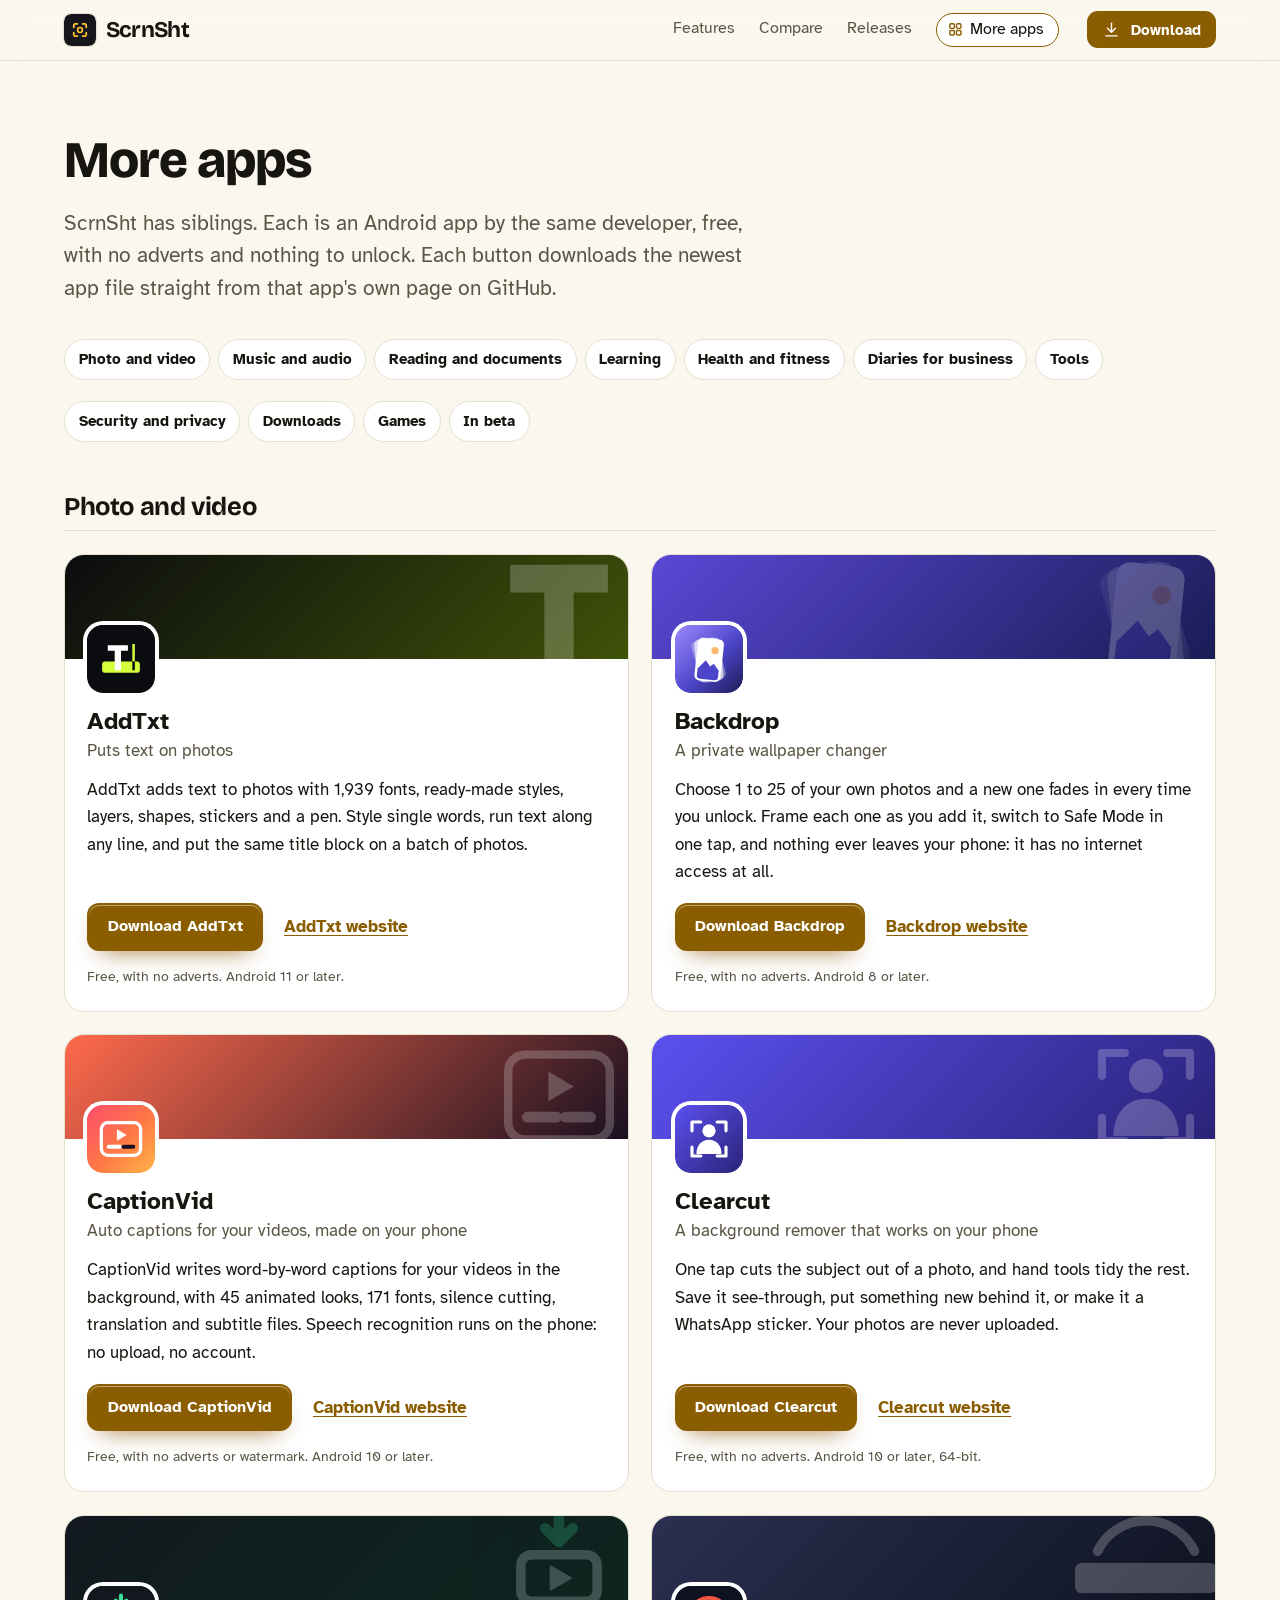
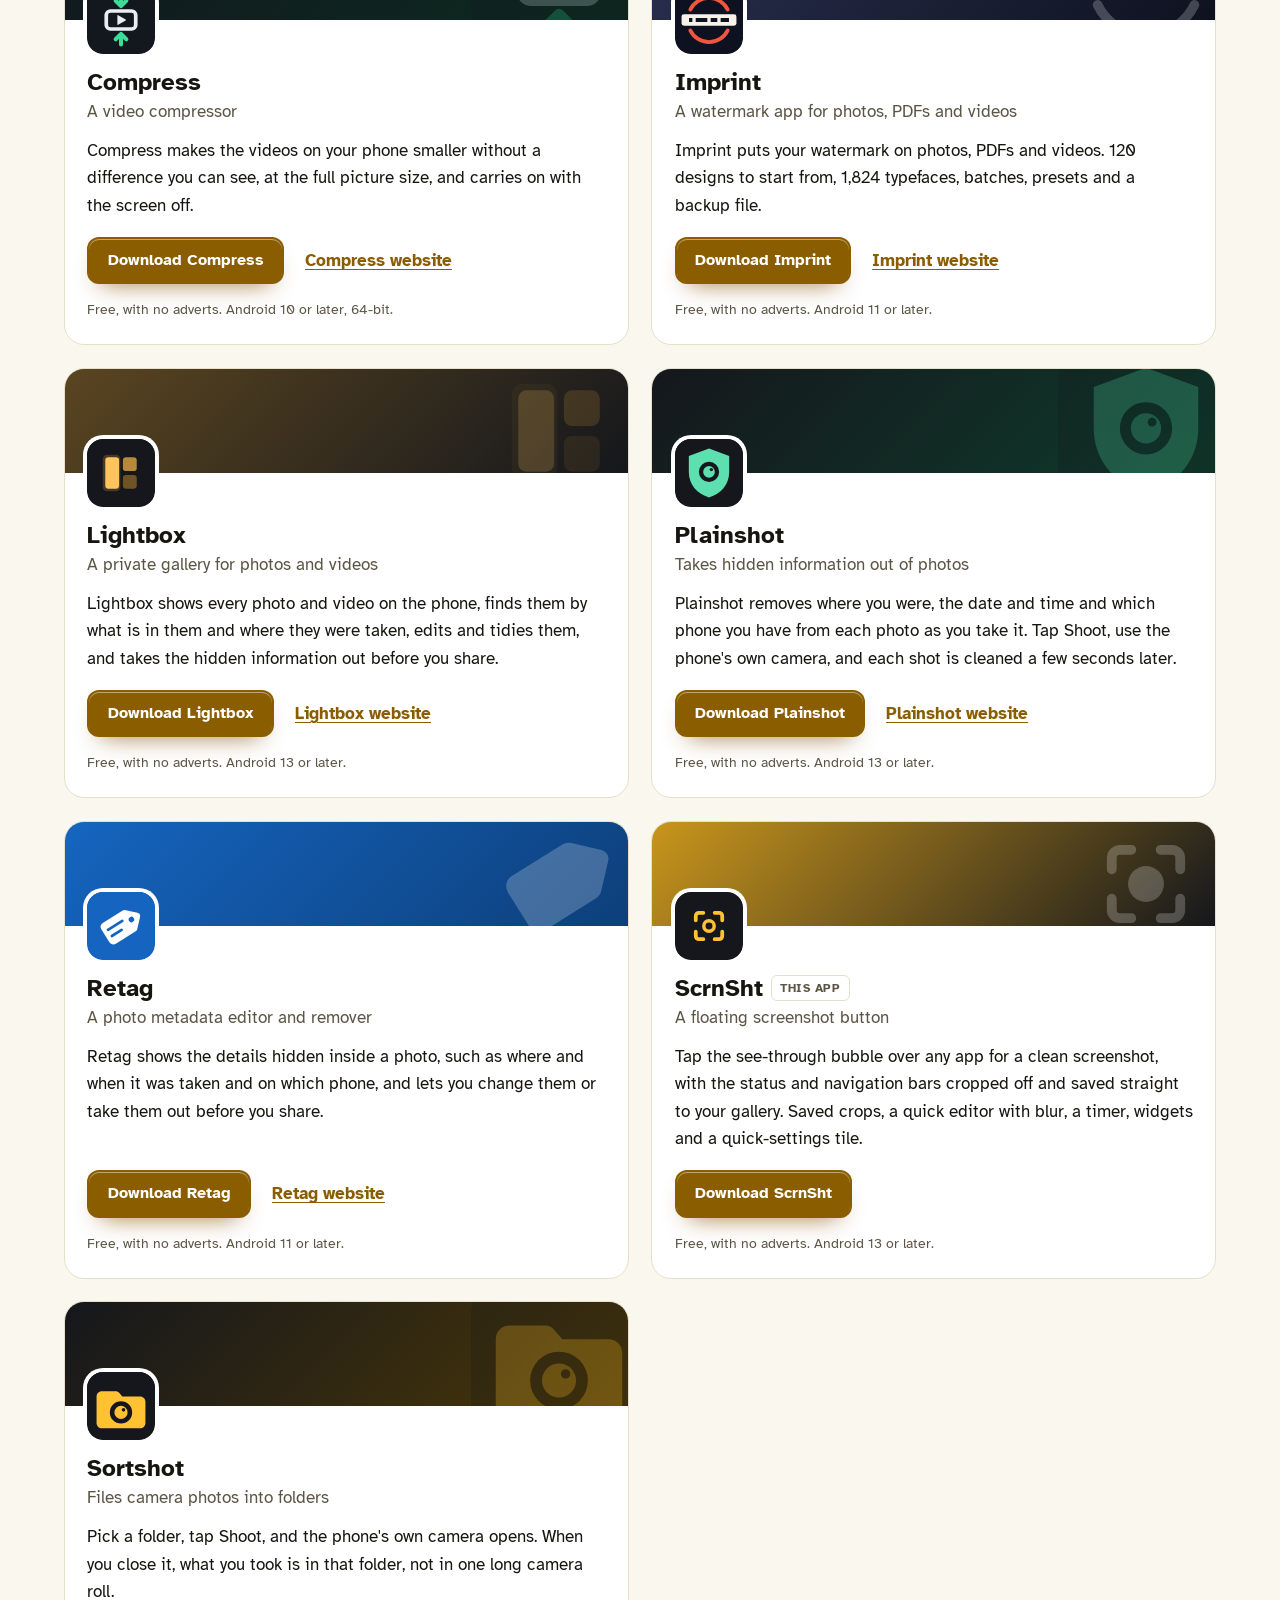
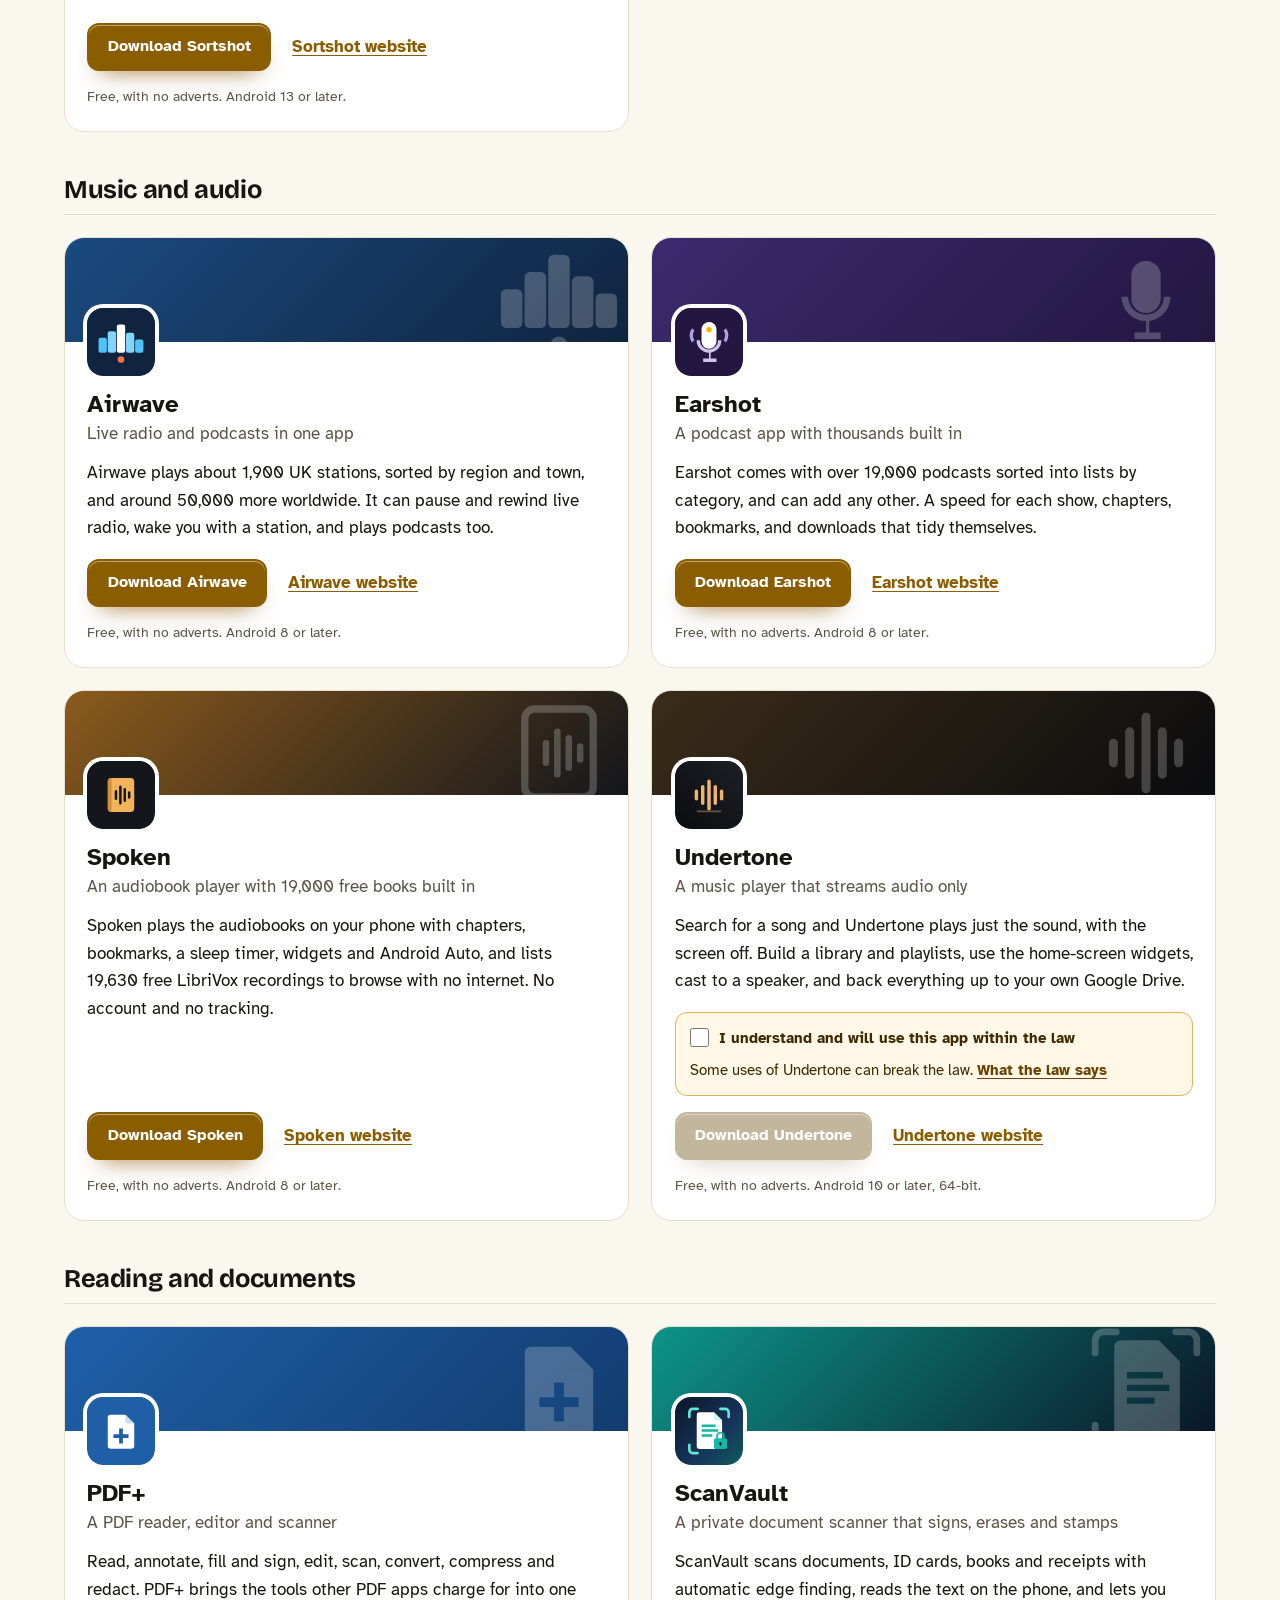
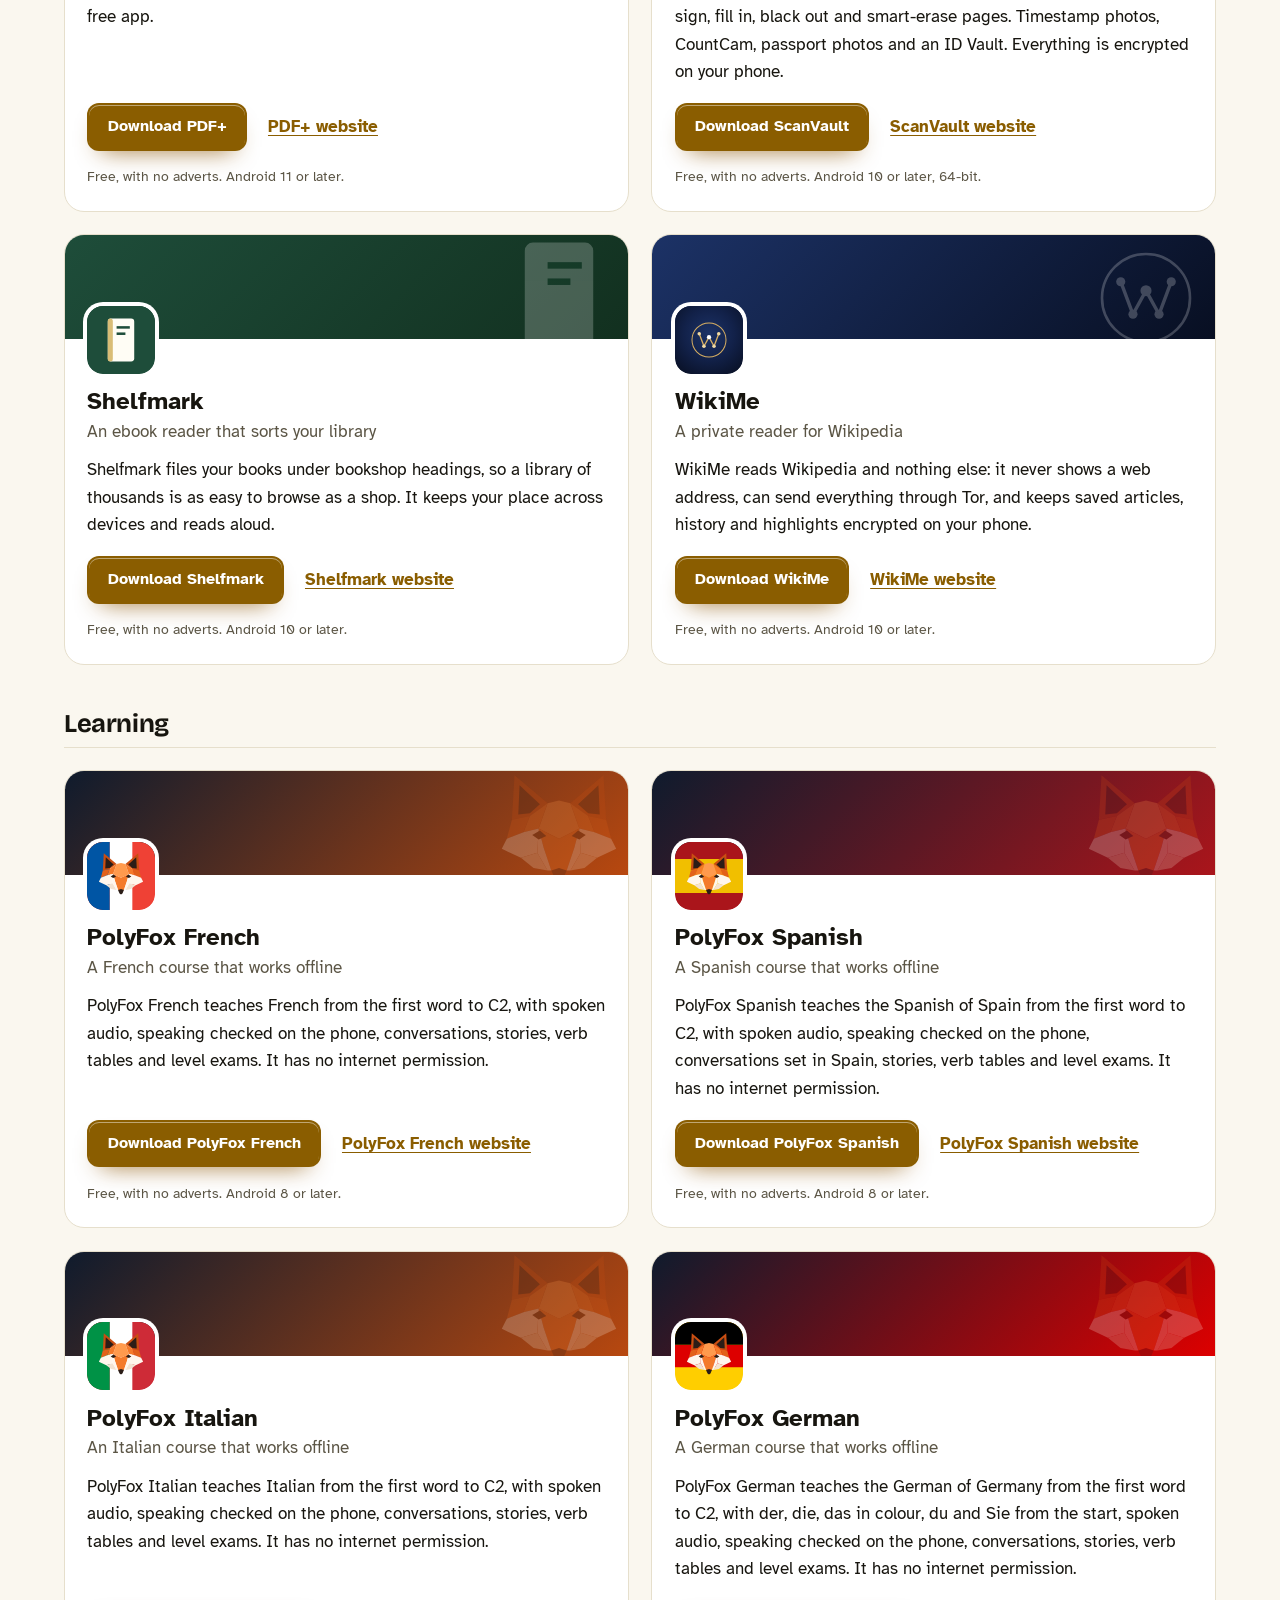
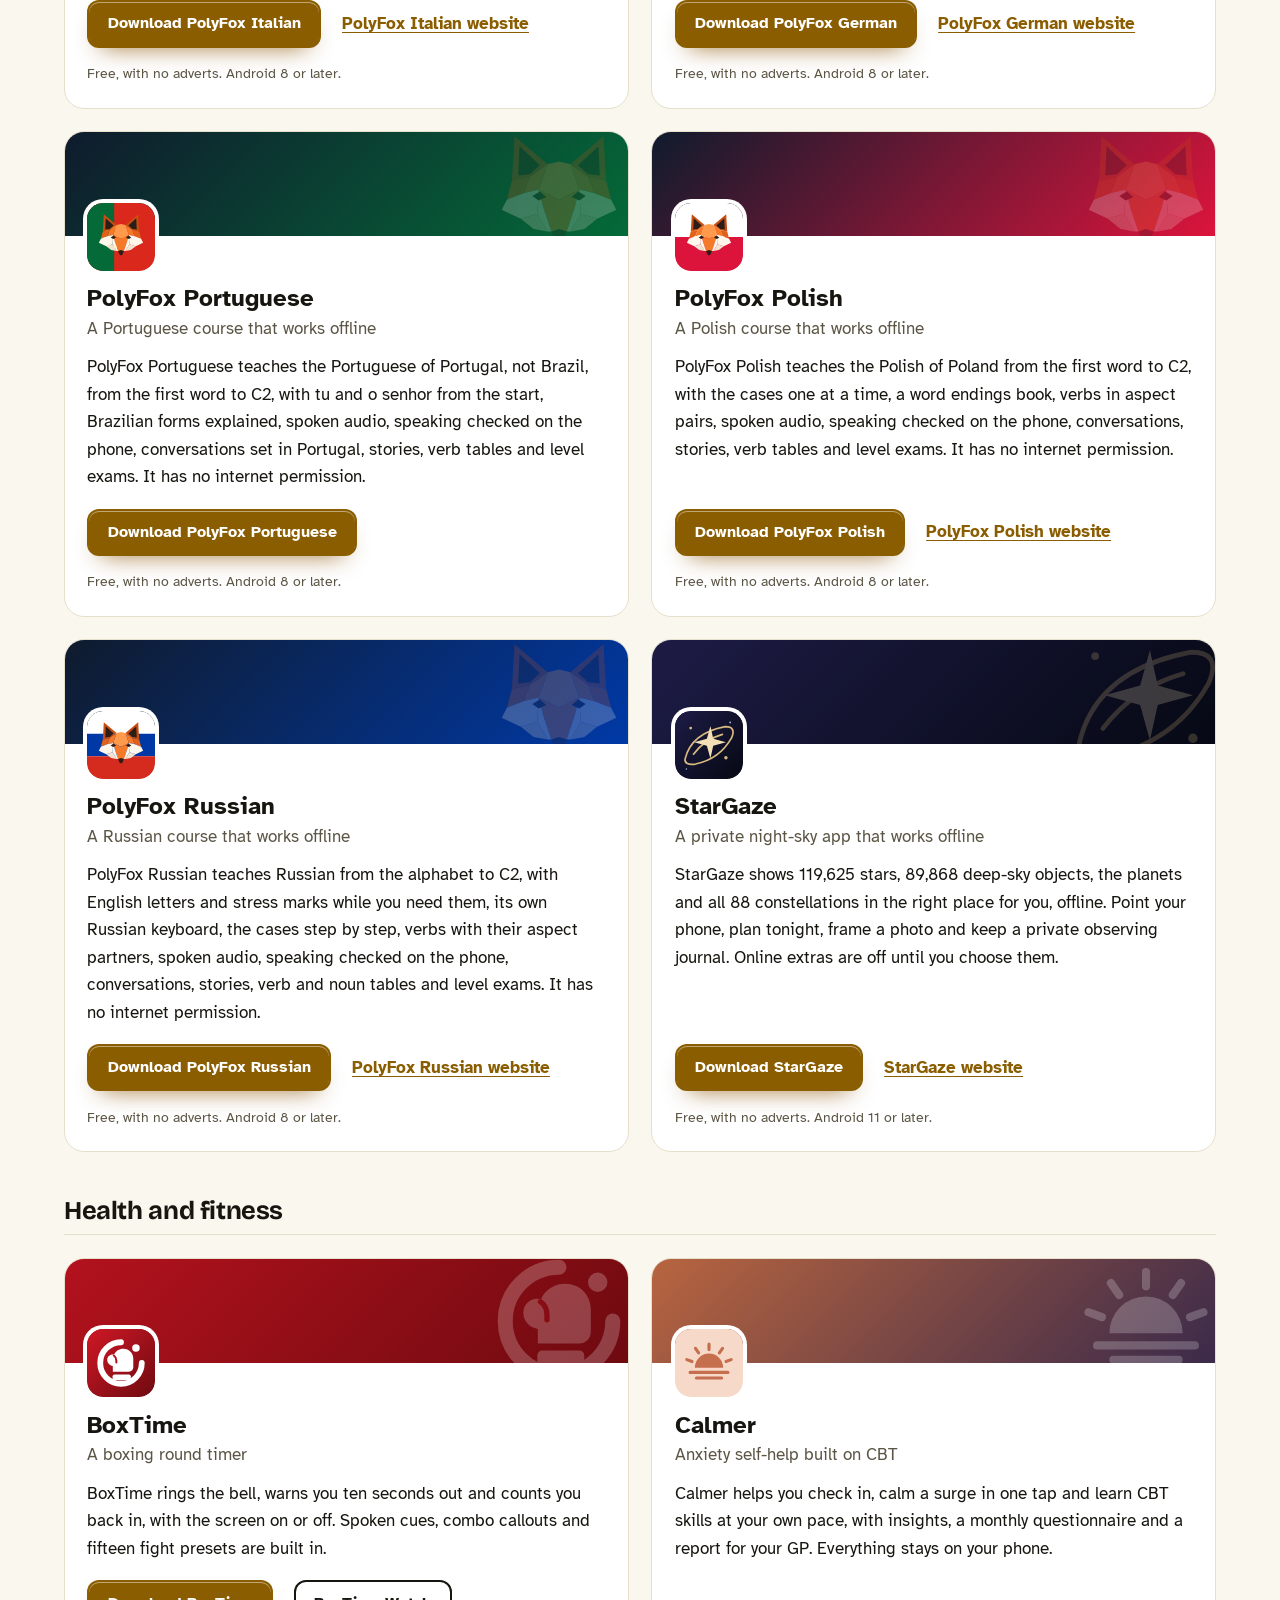
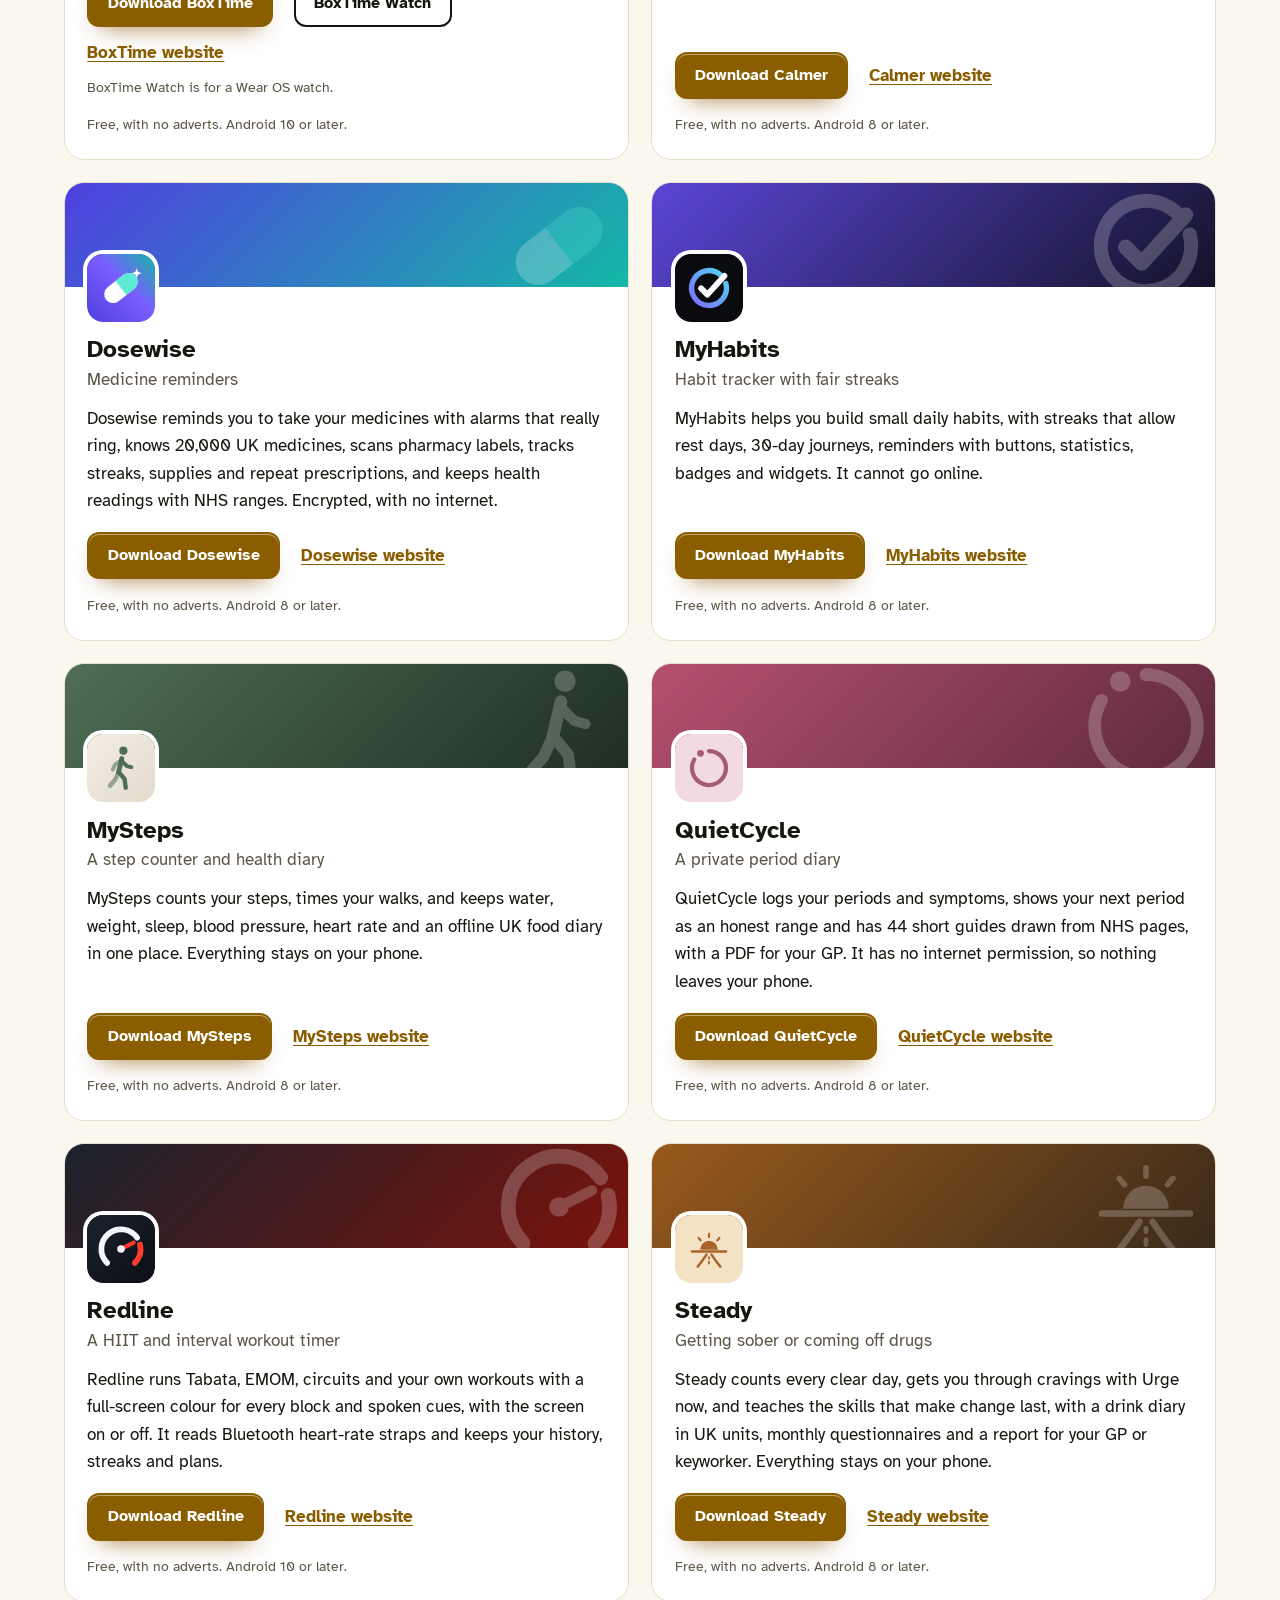
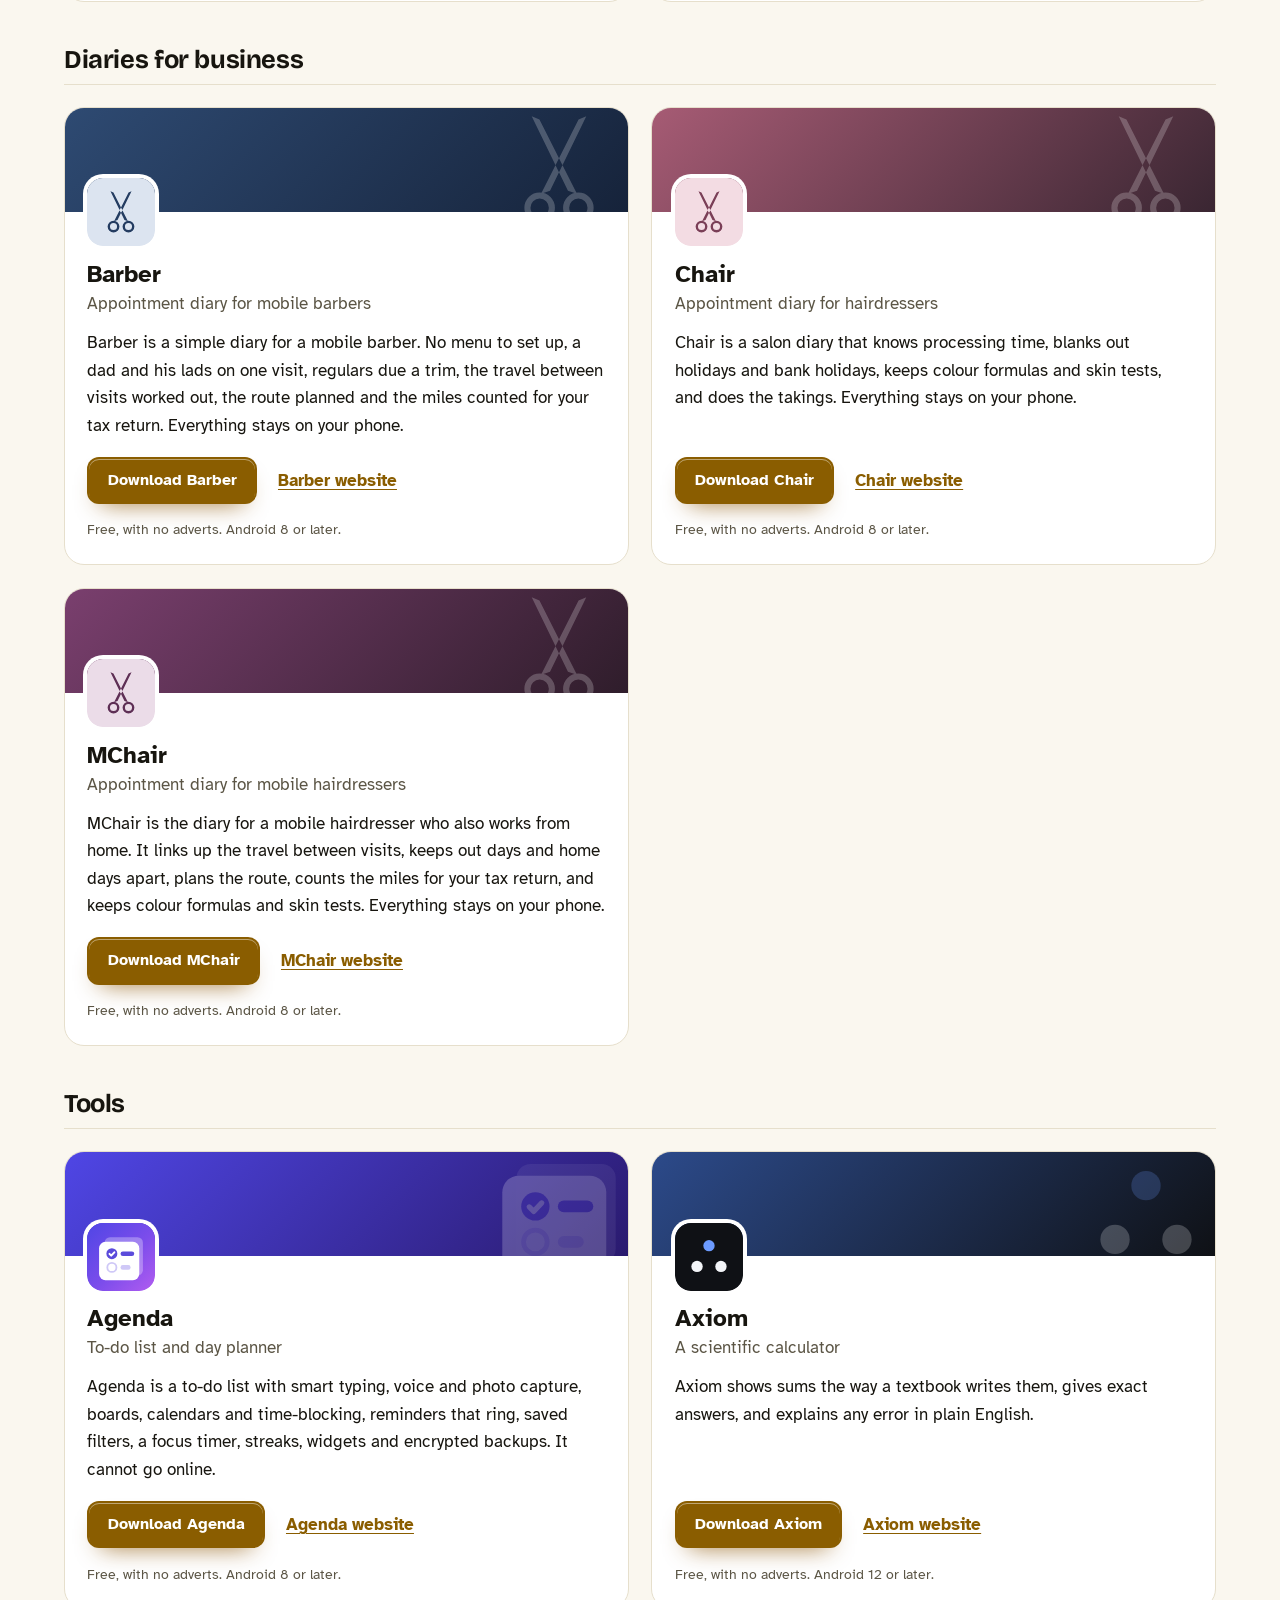
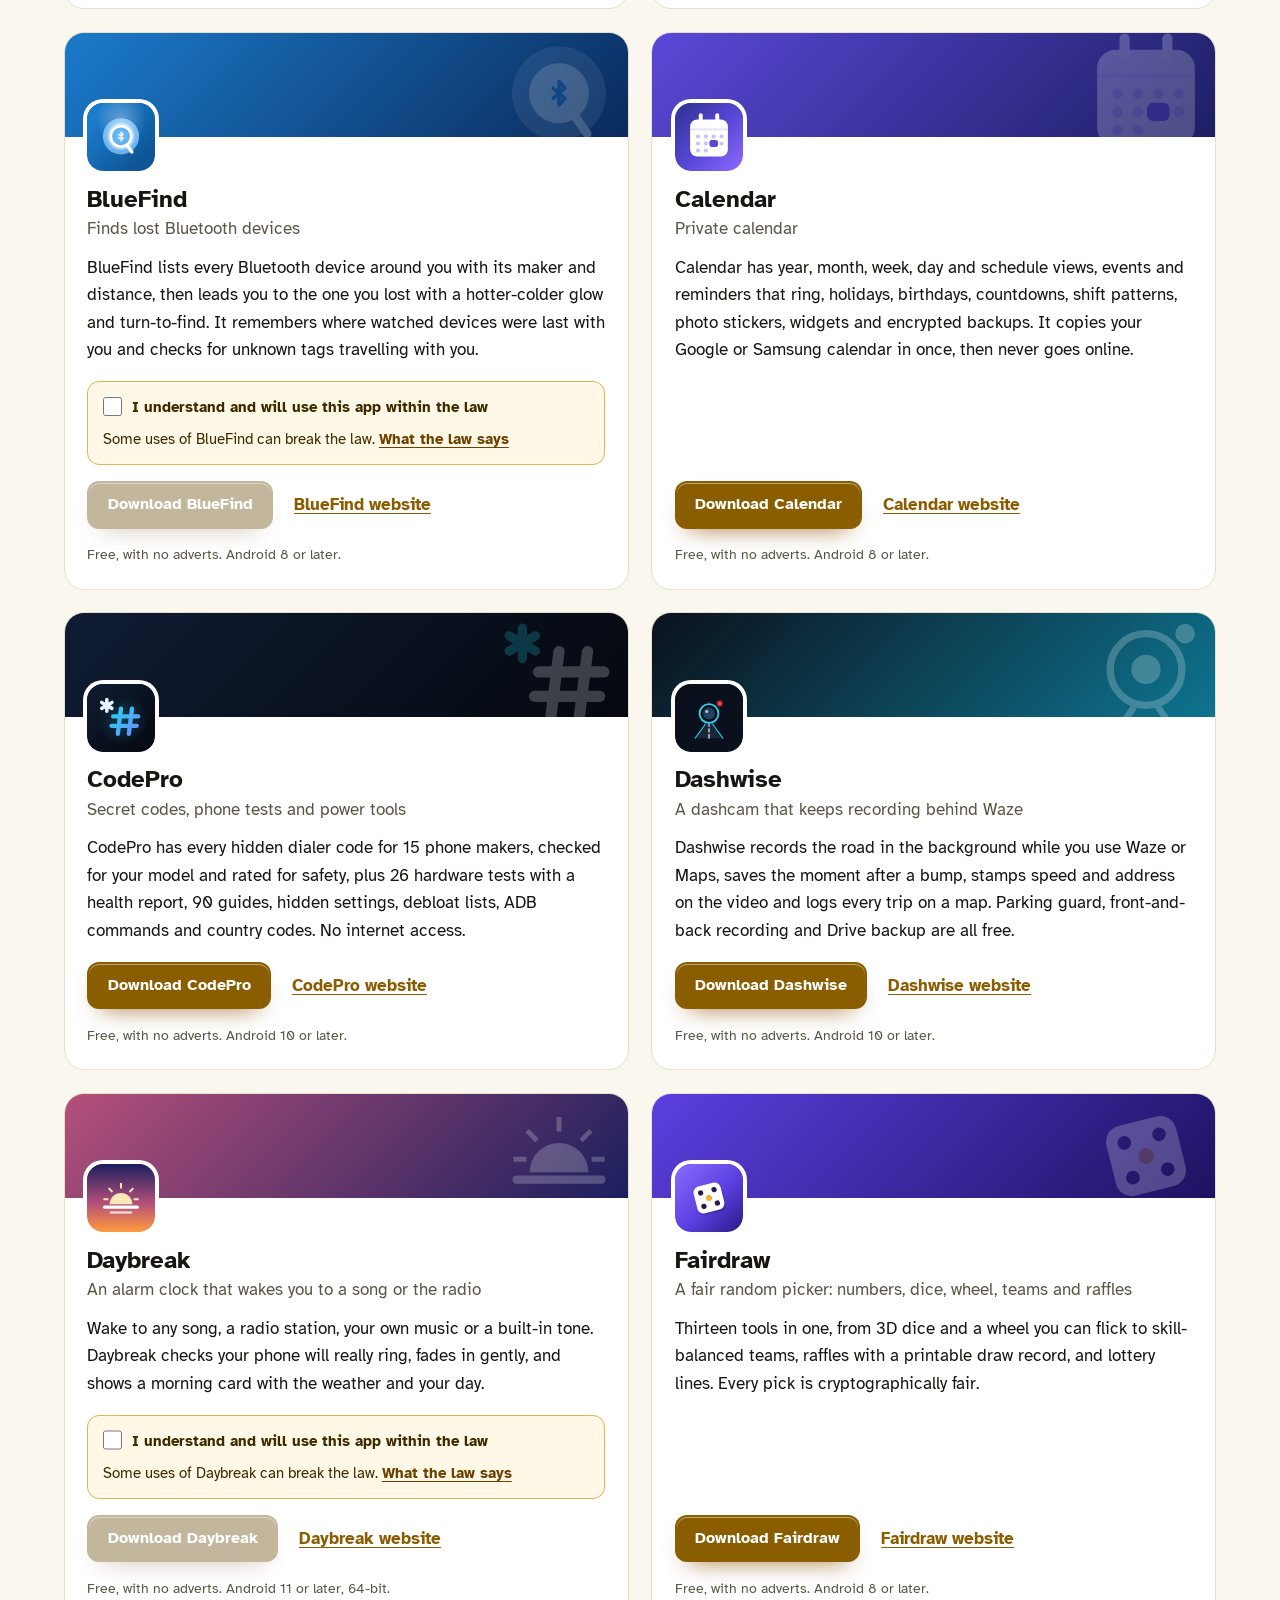
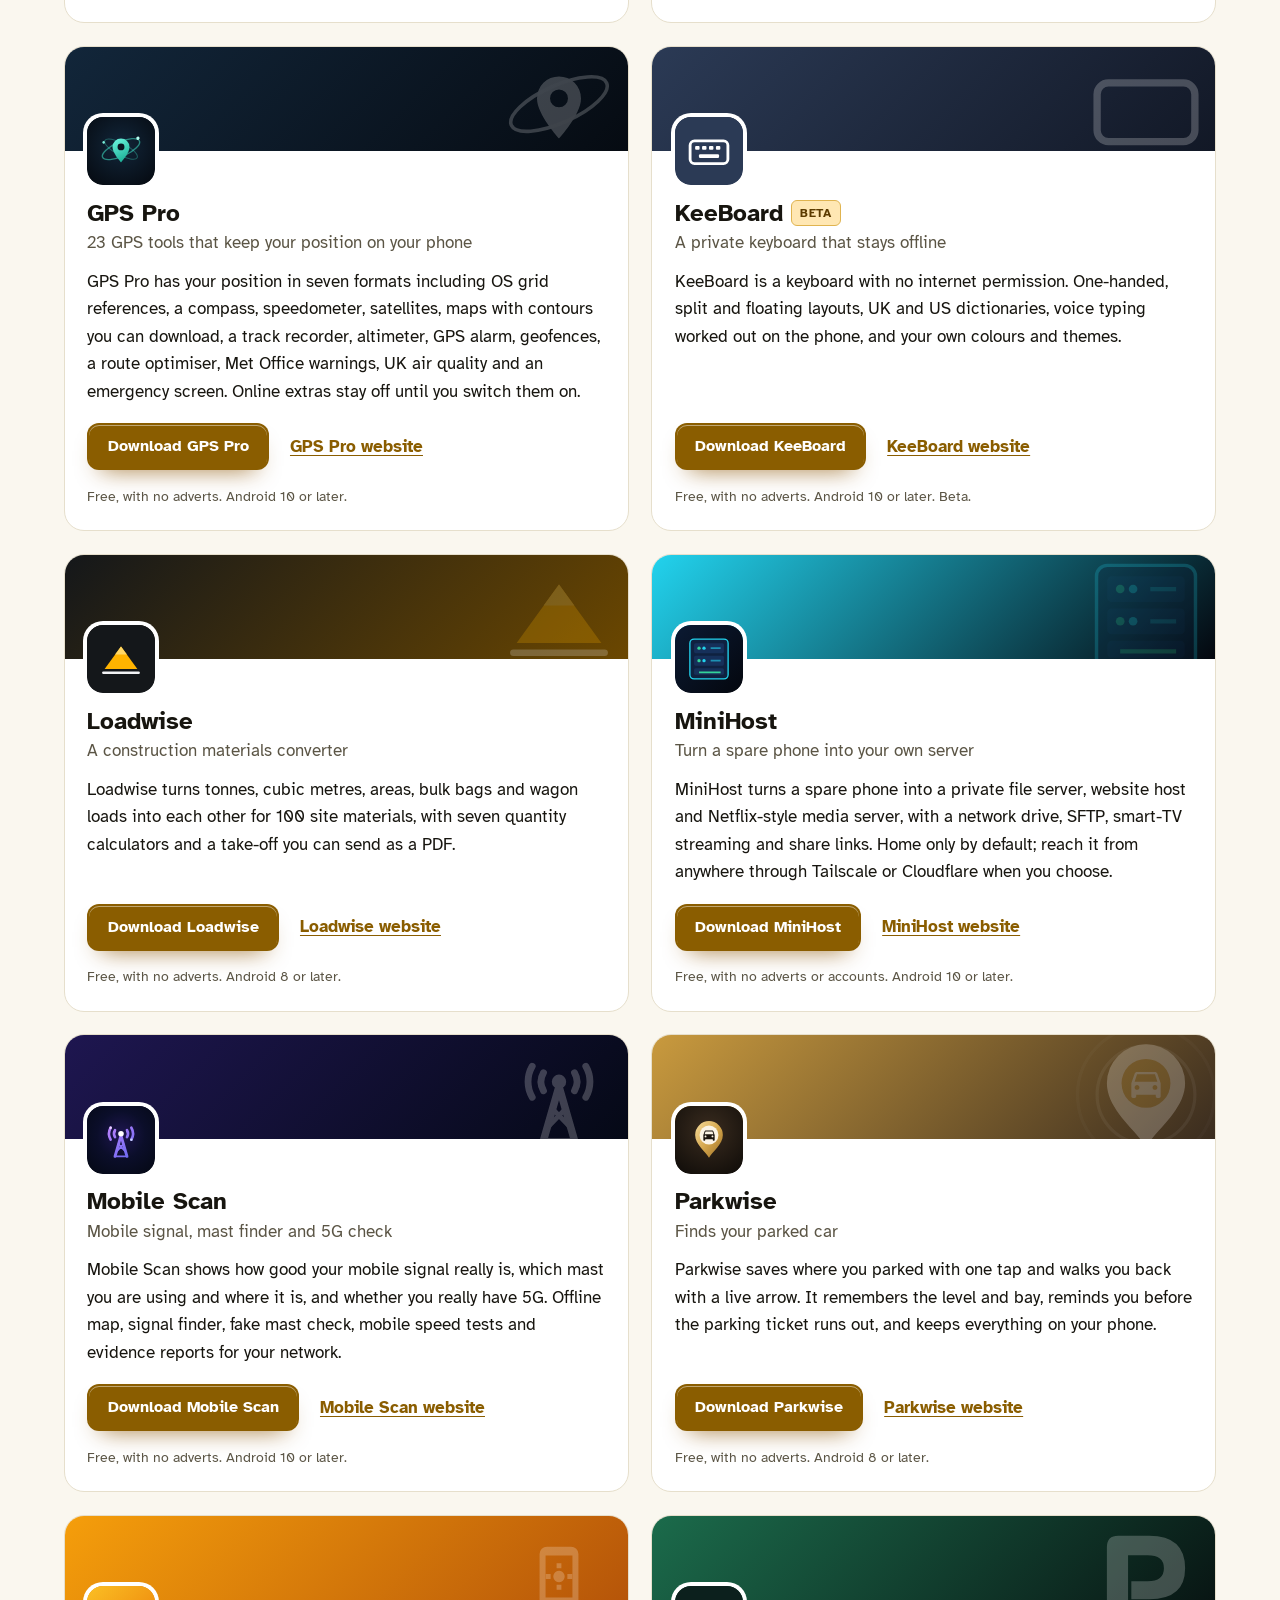
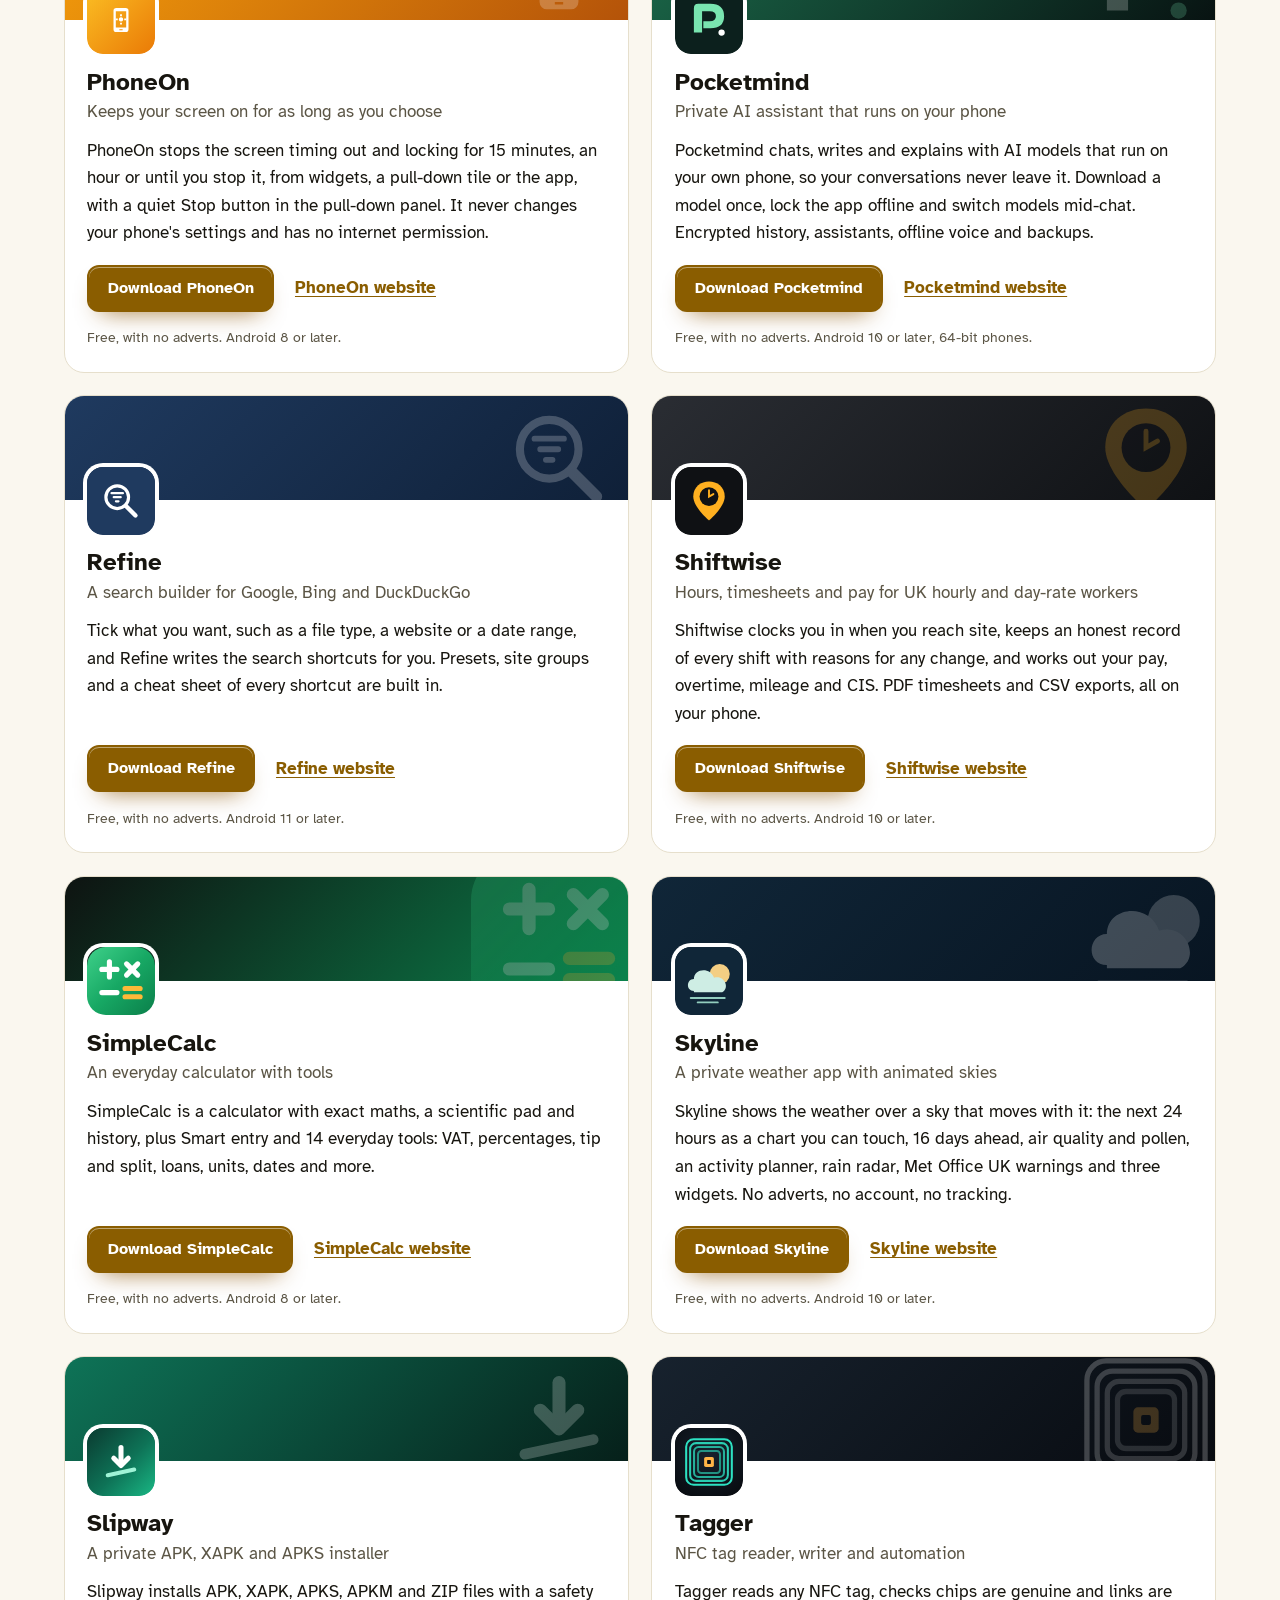
==== commit 39a4b81e: "More apps: add Slipway" ====
--- a/more-apps.html
+++ b/more-apps.html
@@ -4,7 +4,7 @@
 <meta charset="utf-8">
 <meta name="viewport" content="width=device-width, initial-scale=1">
 <title>More free Android apps from the maker of ScrnSht</title>
-<meta name="description" content="All 92 free Android apps from the maker of ScrnSht, in one list by category, each with its download and a link to its website.">
+<meta name="description" content="All 93 free Android apps from the maker of ScrnSht, in one list by category, each with its download and a link to its website.">
 <meta name="author" content="Jonathan Jackson">
 <link rel="canonical" href="https://customgpter.github.io/scrnsht/more-apps.html">
 <meta name="theme-color" content="#faf7ef" media="(prefers-color-scheme: light)">
@@ -12,7 +12,7 @@
 <meta property="og:type" content="website">
 <meta property="og:site_name" content="ScrnSht">
 <meta property="og:title" content="More free Android apps from the maker of ScrnSht">
-<meta property="og:description" content="All 92 free Android apps from the maker of ScrnSht, in one list by category, each with its download and a link to its website.">
+<meta property="og:description" content="All 93 free Android apps from the maker of ScrnSht, in one list by category, each with its download and a link to its website.">
 <meta property="og:url" content="https://customgpter.github.io/scrnsht/more-apps.html">
 <meta property="og:image" content="https://customgpter.github.io/scrnsht/assets/og.png">
 <meta property="og:image:width" content="1200">
@@ -26,7 +26,7 @@
 <link rel="preload" href="./assets/fonts/atkinson-hyperlegible-latin-400-normal.woff2" as="font" type="font/woff2" crossorigin>
 <link rel="stylesheet" href="./assets/site.css?v=1">
 <link rel="stylesheet" href="./assets/house.css?v=1">
-<script type="application/ld+json">{"@context":"https://schema.org","@type":"ItemList","name":"Apps from the maker of ScrnSht","url":"https://customgpter.github.io/scrnsht/more-apps.html","itemListElement":[{"@type":"ListItem","position":1,"name":"AddTxt","url":"https://customgpter.github.io/addtxt/"},{"@type":"ListItem","position":2,"name":"Backdrop","url":"https://customgpter.github.io/backdrop/"},{"@type":"ListItem","position":3,"name":"CaptionVid","url":"https://customgpter.github.io/captionvid/"},{"@type":"ListItem","position":4,"name":"Clearcut","url":"https://customgpter.github.io/clearcut/"},{"@type":"ListItem","position":5,"name":"Compress","url":"https://customgpter.github.io/compress/"},{"@type":"ListItem","position":6,"name":"Imprint","url":"https://customgpter.github.io/imprint/"},{"@type":"ListItem","position":7,"name":"Lightbox","url":"https://customgpter.github.io/lightbox/"},{"@type":"ListItem","position":8,"name":"Plainshot","url":"https://customgpter.github.io/plainshot/"},{"@type":"ListItem","position":9,"name":"Retag","url":"https://customgpter.github.io/retag/"},{"@type":"ListItem","position":10,"name":"ScrnSht","url":"https://customgpter.github.io/scrnsht/"},{"@type":"ListItem","position":11,"name":"Sortshot","url":"https://customgpter.github.io/sortshot/"},{"@type":"ListItem","position":12,"name":"Airwave","url":"https://customgpter.github.io/airwave/"},{"@type":"ListItem","position":13,"name":"Earshot","url":"https://customgpter.github.io/earshot/"},{"@type":"ListItem","position":14,"name":"Spoken","url":"https://customgpter.github.io/spoken/"},{"@type":"ListItem","position":15,"name":"Undertone","url":"https://customgpter.github.io/undertone/"},{"@type":"ListItem","position":16,"name":"PDF+","url":"https://customgpter.github.io/pdfplus/"},{"@type":"ListItem","position":17,"name":"ScanVault","url":"https://customgpter.github.io/scanvault/"},{"@type":"ListItem","position":18,"name":"Shelfmark","url":"https://customgpter.github.io/shelfmark/"},{"@type":"ListItem","position":19,"name":"WikiMe","url":"https://customgpter.github.io/wikime/"},{"@type":"ListItem","position":20,"name":"PolyFox French","url":"https://customgpter.github.io/polyfox/"},{"@type":"ListItem","position":21,"name":"PolyFox German","url":"https://customgpter.github.io/polyfox-german/"},{"@type":"ListItem","position":22,"name":"PolyFox Polish","url":"https://customgpter.github.io/polyfox-polish/"},{"@type":"ListItem","position":23,"name":"PolyFox Russian","url":"https://customgpter.github.io/polyfox-russian/"},{"@type":"ListItem","position":24,"name":"StarGaze","url":"https://customgpter.github.io/stargaze/"},{"@type":"ListItem","position":25,"name":"BoxTime","url":"https://customgpter.github.io/boxtime/"},{"@type":"ListItem","position":26,"name":"Calmer","url":"https://customgpter.github.io/calmer/"},{"@type":"ListItem","position":27,"name":"Dosewise","url":"https://customgpter.github.io/dosewise/"},{"@type":"ListItem","position":28,"name":"MyHabits","url":"https://customgpter.github.io/myhabits/"},{"@type":"ListItem","position":29,"name":"MySteps","url":"https://customgpter.github.io/mysteps/"},{"@type":"ListItem","position":30,"name":"QuietCycle","url":"https://customgpter.github.io/quietcycle/"},{"@type":"ListItem","position":31,"name":"Redline","url":"https://customgpter.github.io/redline/"},{"@type":"ListItem","position":32,"name":"Steady","url":"https://customgpter.github.io/steady/"},{"@type":"ListItem","position":33,"name":"Barber","url":"https://customgpter.github.io/barber/"},{"@type":"ListItem","position":34,"name":"Chair","url":"https://customgpter.github.io/chair/"},{"@type":"ListItem","position":35,"name":"MChair","url":"https://customgpter.github.io/mchair/"},{"@type":"ListItem","position":36,"name":"Agenda","url":"https://customgpter.github.io/agenda/"},{"@type":"ListItem","position":37,"name":"Axiom","url":"https://customgpter.github.io/axiom/"},{"@type":"ListItem","position":38,"name":"BlueFind","url":"https://customgpter.github.io/bluefind/"},{"@type":"ListItem","position":39,"name":"Calendar","url":"https://customgpter.github.io/calendar/"},{"@type":"ListItem","position":40,"name":"CodePro","url":"https://customgpter.github.io/codepro/"},{"@type":"ListItem","position":41,"name":"Dashwise","url":"https://customgpter.github.io/dashwise/"},{"@type":"ListItem","position":42,"name":"Daybreak","url":"https://customgpter.github.io/daybreak/"},{"@type":"ListItem","position":43,"name":"Fairdraw","url":"https://customgpter.github.io/fairdraw/"},{"@type":"ListItem","position":44,"name":"GPS Pro","url":"https://customgpter.github.io/gpspro/"},{"@type":"ListItem","position":45,"name":"KeeBoard","url":"https://customgpter.github.io/keeboard/"},{"@type":"ListItem","position":46,"name":"Loadwise","url":"https://customgpter.github.io/loadwise/"},{"@type":"ListItem","position":47,"name":"MiniHost","url":"https://customgpter.github.io/minihost/"},{"@type":"ListItem","position":48,"name":"Mobile Scan","url":"https://customgpter.github.io/mobilescan/"},{"@type":"ListItem","position":49,"name":"Parkwise","url":"https://customgpter.github.io/parkwise/"},{"@type":"ListItem","position":50,"name":"Pocketmind","url":"https://customgpter.github.io/pocketmind/"},{"@type":"ListItem","position":51,"name":"Refine","url":"https://customgpter.github.io/refine/"},{"@type":"ListItem","position":52,"name":"Shiftwise","url":"https://customgpter.github.io/shiftwise/"},{"@type":"ListItem","position":53,"name":"SimpleCalc","url":"https://customgpter.github.io/simplecalc/"},{"@type":"ListItem","position":54,"name":"Skyline","url":"https://customgpter.github.io/skyline/"},{"@type":"ListItem","position":55,"name":"Tagger","url":"https://customgpter.github.io/tagger/"},{"@type":"ListItem","position":56,"name":"TotalClean","url":"https://customgpter.github.io/totalclean/"},{"@type":"ListItem","position":57,"name":"TVLink","url":"https://customgpter.github.io/tvlink/"},{"@type":"ListItem","position":58,"name":"Unbox","url":"https://customgpter.github.io/unbox/"},{"@type":"ListItem","position":59,"name":"WhatsKeep","url":"https://customgpter.github.io/whatskeep/"},{"@type":"ListItem","position":60,"name":"WiFi Scan","url":"https://customgpter.github.io/wifiscan/"},{"@type":"ListItem","position":61,"name":"Auditly","url":"https://customgpter.github.io/auditly/"},{"@type":"ListItem","position":62,"name":"Backchannel","url":"https://customgpter.github.io/backchannel/"},{"@type":"ListItem","position":63,"name":"ENotes","url":"https://customgpter.github.io/enotes/"},{"@type":"ListItem","position":64,"name":"FindMe","url":"https://customgpter.github.io/findme/"},{"@type":"ListItem","position":65,"name":"iLock","url":"https://customgpter.github.io/ilock/"},{"@type":"ListItem","position":66,"name":"ImSafe","url":"https://customgpter.github.io/imsafe/"},{"@type":"ListItem","position":67,"name":"IShred","url":"https://customgpter.github.io/ishred/"},{"@type":"ListItem","position":68,"name":"LockBox","url":"https://customgpter.github.io/lockbox/"},{"@type":"ListItem","position":69,"name":"PassVault","url":"https://customgpter.github.io/passvault/"},{"@type":"ListItem","position":70,"name":"SpyFind","url":"https://customgpter.github.io/spyfind/"},{"@type":"ListItem","position":71,"name":"TextWipe","url":"https://customgpter.github.io/textwipe/"},{"@type":"ListItem","position":72,"name":"Tracewire","url":"https://customgpter.github.io/tracewire/"},{"@type":"ListItem","position":73,"name":"Vigil","url":"https://customgpter.github.io/vigil/"},{"@type":"ListItem","position":74,"name":"Grab","url":"https://customgpter.github.io/grab/"},{"@type":"ListItem","position":75,"name":"Swarm","url":"https://customgpter.github.io/swarm/"},{"@type":"ListItem","position":76,"name":"Plane Games","url":"https://customgpter.github.io/plane-games/"},{"@type":"ListItem","position":77,"name":"Ninefold","url":"https://customgpter.github.io/ninefold/"},{"@type":"ListItem","position":78,"name":"Cubewise","url":"https://customgpter.github.io/cubewise/"},{"@type":"ListItem","position":79,"name":"Tilewise","url":"https://customgpter.github.io/tilewise/"},{"@type":"ListItem","position":80,"name":"Letterwise","url":"https://customgpter.github.io/letterwise/"},{"@type":"ListItem","position":81,"name":"Kingside","url":"https://customgpter.github.io/kingside/"},{"@type":"ListItem","position":82,"name":"Deckhand","url":"https://customgpter.github.io/deckhand/"},{"@type":"ListItem","position":83,"name":"SNESForge","url":"https://customgpter.github.io/snesforge/"},{"@type":"ListItem","position":84,"name":"Fame Boy","url":"https://customgpter.github.io/fameboy/"},{"@type":"ListItem","position":85,"name":"PSPPro","url":"https://customgpter.github.io/psppro/"},{"@type":"ListItem","position":86,"name":"MegaGen","url":"https://customgpter.github.io/megagen/"},{"@type":"ListItem","position":87,"name":"QVR","url":"https://customgpter.github.io/qvr/"},{"@type":"ListItem","position":88,"name":"QVR Watch","url":"https://customgpter.github.io/qvr-watch/"},{"@type":"ListItem","position":89,"name":"QVRLite","url":"https://customgpter.github.io/qvrlite/"},{"@type":"ListItem","position":90,"name":"Onionz","url":"https://customgpter.github.io/onionz/"},{"@type":"ListItem","position":91,"name":"OnionzWeb","url":"https://customgpter.github.io/onionzweb/"}]}</script>
+<script type="application/ld+json">{"@context":"https://schema.org","@type":"ItemList","name":"Apps from the maker of ScrnSht","url":"https://customgpter.github.io/scrnsht/more-apps.html","itemListElement":[{"@type":"ListItem","position":1,"name":"AddTxt","url":"https://customgpter.github.io/addtxt/"},{"@type":"ListItem","position":2,"name":"Backdrop","url":"https://customgpter.github.io/backdrop/"},{"@type":"ListItem","position":3,"name":"CaptionVid","url":"https://customgpter.github.io/captionvid/"},{"@type":"ListItem","position":4,"name":"Clearcut","url":"https://customgpter.github.io/clearcut/"},{"@type":"ListItem","position":5,"name":"Compress","url":"https://customgpter.github.io/compress/"},{"@type":"ListItem","position":6,"name":"Imprint","url":"https://customgpter.github.io/imprint/"},{"@type":"ListItem","position":7,"name":"Lightbox","url":"https://customgpter.github.io/lightbox/"},{"@type":"ListItem","position":8,"name":"Plainshot","url":"https://customgpter.github.io/plainshot/"},{"@type":"ListItem","position":9,"name":"Retag","url":"https://customgpter.github.io/retag/"},{"@type":"ListItem","position":10,"name":"ScrnSht","url":"https://customgpter.github.io/scrnsht/"},{"@type":"ListItem","position":11,"name":"Sortshot","url":"https://customgpter.github.io/sortshot/"},{"@type":"ListItem","position":12,"name":"Airwave","url":"https://customgpter.github.io/airwave/"},{"@type":"ListItem","position":13,"name":"Earshot","url":"https://customgpter.github.io/earshot/"},{"@type":"ListItem","position":14,"name":"Spoken","url":"https://customgpter.github.io/spoken/"},{"@type":"ListItem","position":15,"name":"Undertone","url":"https://customgpter.github.io/undertone/"},{"@type":"ListItem","position":16,"name":"PDF+","url":"https://customgpter.github.io/pdfplus/"},{"@type":"ListItem","position":17,"name":"ScanVault","url":"https://customgpter.github.io/scanvault/"},{"@type":"ListItem","position":18,"name":"Shelfmark","url":"https://customgpter.github.io/shelfmark/"},{"@type":"ListItem","position":19,"name":"WikiMe","url":"https://customgpter.github.io/wikime/"},{"@type":"ListItem","position":20,"name":"PolyFox French","url":"https://customgpter.github.io/polyfox/"},{"@type":"ListItem","position":21,"name":"PolyFox German","url":"https://customgpter.github.io/polyfox-german/"},{"@type":"ListItem","position":22,"name":"PolyFox Polish","url":"https://customgpter.github.io/polyfox-polish/"},{"@type":"ListItem","position":23,"name":"PolyFox Russian","url":"https://customgpter.github.io/polyfox-russian/"},{"@type":"ListItem","position":24,"name":"StarGaze","url":"https://customgpter.github.io/stargaze/"},{"@type":"ListItem","position":25,"name":"BoxTime","url":"https://customgpter.github.io/boxtime/"},{"@type":"ListItem","position":26,"name":"Calmer","url":"https://customgpter.github.io/calmer/"},{"@type":"ListItem","position":27,"name":"Dosewise","url":"https://customgpter.github.io/dosewise/"},{"@type":"ListItem","position":28,"name":"MyHabits","url":"https://customgpter.github.io/myhabits/"},{"@type":"ListItem","position":29,"name":"MySteps","url":"https://customgpter.github.io/mysteps/"},{"@type":"ListItem","position":30,"name":"QuietCycle","url":"https://customgpter.github.io/quietcycle/"},{"@type":"ListItem","position":31,"name":"Redline","url":"https://customgpter.github.io/redline/"},{"@type":"ListItem","position":32,"name":"Steady","url":"https://customgpter.github.io/steady/"},{"@type":"ListItem","position":33,"name":"Barber","url":"https://customgpter.github.io/barber/"},{"@type":"ListItem","position":34,"name":"Chair","url":"https://customgpter.github.io/chair/"},{"@type":"ListItem","position":35,"name":"MChair","url":"https://customgpter.github.io/mchair/"},{"@type":"ListItem","position":36,"name":"Agenda","url":"https://customgpter.github.io/agenda/"},{"@type":"ListItem","position":37,"name":"Axiom","url":"https://customgpter.github.io/axiom/"},{"@type":"ListItem","position":38,"name":"BlueFind","url":"https://customgpter.github.io/bluefind/"},{"@type":"ListItem","position":39,"name":"Calendar","url":"https://customgpter.github.io/calendar/"},{"@type":"ListItem","position":40,"name":"CodePro","url":"https://customgpter.github.io/codepro/"},{"@type":"ListItem","position":41,"name":"Dashwise","url":"https://customgpter.github.io/dashwise/"},{"@type":"ListItem","position":42,"name":"Daybreak","url":"https://customgpter.github.io/daybreak/"},{"@type":"ListItem","position":43,"name":"Fairdraw","url":"https://customgpter.github.io/fairdraw/"},{"@type":"ListItem","position":44,"name":"GPS Pro","url":"https://customgpter.github.io/gpspro/"},{"@type":"ListItem","position":45,"name":"KeeBoard","url":"https://customgpter.github.io/keeboard/"},{"@type":"ListItem","position":46,"name":"Loadwise","url":"https://customgpter.github.io/loadwise/"},{"@type":"ListItem","position":47,"name":"MiniHost","url":"https://customgpter.github.io/minihost/"},{"@type":"ListItem","position":48,"name":"Mobile Scan","url":"https://customgpter.github.io/mobilescan/"},{"@type":"ListItem","position":49,"name":"Parkwise","url":"https://customgpter.github.io/parkwise/"},{"@type":"ListItem","position":50,"name":"Pocketmind","url":"https://customgpter.github.io/pocketmind/"},{"@type":"ListItem","position":51,"name":"Refine","url":"https://customgpter.github.io/refine/"},{"@type":"ListItem","position":52,"name":"Shiftwise","url":"https://customgpter.github.io/shiftwise/"},{"@type":"ListItem","position":53,"name":"SimpleCalc","url":"https://customgpter.github.io/simplecalc/"},{"@type":"ListItem","position":54,"name":"Skyline","url":"https://customgpter.github.io/skyline/"},{"@type":"ListItem","position":55,"name":"Slipway","url":"https://customgpter.github.io/slipway/"},{"@type":"ListItem","position":56,"name":"Tagger","url":"https://customgpter.github.io/tagger/"},{"@type":"ListItem","position":57,"name":"TotalClean","url":"https://customgpter.github.io/totalclean/"},{"@type":"ListItem","position":58,"name":"TVLink","url":"https://customgpter.github.io/tvlink/"},{"@type":"ListItem","position":59,"name":"Unbox","url":"https://customgpter.github.io/unbox/"},{"@type":"ListItem","position":60,"name":"WhatsKeep","url":"https://customgpter.github.io/whatskeep/"},{"@type":"ListItem","position":61,"name":"WiFi Scan","url":"https://customgpter.github.io/wifiscan/"},{"@type":"ListItem","position":62,"name":"Auditly","url":"https://customgpter.github.io/auditly/"},{"@type":"ListItem","position":63,"name":"Backchannel","url":"https://customgpter.github.io/backchannel/"},{"@type":"ListItem","position":64,"name":"ENotes","url":"https://customgpter.github.io/enotes/"},{"@type":"ListItem","position":65,"name":"FindMe","url":"https://customgpter.github.io/findme/"},{"@type":"ListItem","position":66,"name":"iLock","url":"https://customgpter.github.io/ilock/"},{"@type":"ListItem","position":67,"name":"ImSafe","url":"https://customgpter.github.io/imsafe/"},{"@type":"ListItem","position":68,"name":"IShred","url":"https://customgpter.github.io/ishred/"},{"@type":"ListItem","position":69,"name":"LockBox","url":"https://customgpter.github.io/lockbox/"},{"@type":"ListItem","position":70,"name":"PassVault","url":"https://customgpter.github.io/passvault/"},{"@type":"ListItem","position":71,"name":"SpyFind","url":"https://customgpter.github.io/spyfind/"},{"@type":"ListItem","position":72,"name":"TextWipe","url":"https://customgpter.github.io/textwipe/"},{"@type":"ListItem","position":73,"name":"Tracewire","url":"https://customgpter.github.io/tracewire/"},{"@type":"ListItem","position":74,"name":"Vigil","url":"https://customgpter.github.io/vigil/"},{"@type":"ListItem","position":75,"name":"Grab","url":"https://customgpter.github.io/grab/"},{"@type":"ListItem","position":76,"name":"Swarm","url":"https://customgpter.github.io/swarm/"},{"@type":"ListItem","position":77,"name":"Plane Games","url":"https://customgpter.github.io/plane-games/"},{"@type":"ListItem","position":78,"name":"Ninefold","url":"https://customgpter.github.io/ninefold/"},{"@type":"ListItem","position":79,"name":"Cubewise","url":"https://customgpter.github.io/cubewise/"},{"@type":"ListItem","position":80,"name":"Tilewise","url":"https://customgpter.github.io/tilewise/"},{"@type":"ListItem","position":81,"name":"Letterwise","url":"https://customgpter.github.io/letterwise/"},{"@type":"ListItem","position":82,"name":"Kingside","url":"https://customgpter.github.io/kingside/"},{"@type":"ListItem","position":83,"name":"Deckhand","url":"https://customgpter.github.io/deckhand/"},{"@type":"ListItem","position":84,"name":"SNESForge","url":"https://customgpter.github.io/snesforge/"},{"@type":"ListItem","position":85,"name":"Fame Boy","url":"https://customgpter.github.io/fameboy/"},{"@type":"ListItem","position":86,"name":"PSPPro","url":"https://customgpter.github.io/psppro/"},{"@type":"ListItem","position":87,"name":"MegaGen","url":"https://customgpter.github.io/megagen/"},{"@type":"ListItem","position":88,"name":"QVR","url":"https://customgpter.github.io/qvr/"},{"@type":"ListItem","position":89,"name":"QVR Watch","url":"https://customgpter.github.io/qvr-watch/"},{"@type":"ListItem","position":90,"name":"QVRLite","url":"https://customgpter.github.io/qvrlite/"},{"@type":"ListItem","position":91,"name":"Onionz","url":"https://customgpter.github.io/onionz/"},{"@type":"ListItem","position":92,"name":"OnionzWeb","url":"https://customgpter.github.io/onionzweb/"}]}</script>
 <link rel="stylesheet" href="./assets/apps-list.css?v=1">
 <script src="./assets/apps-list.js?v=1" defer></script>
 </head>
@@ -102,7 +102,7 @@
 <li class="mapp" style="--b:#2a2d33;--b2:#0f1114"><div class="mapp-cover" aria-hidden="true"><svg viewBox="0 0 108 108"><path d="M54 85C54 85 29 64 29 47C29 15 79 15 79 47C79 64 54 85 54 85Z" fill="#FFB020"/><circle cx="54" cy="47" r="15" fill="#0F1114"/><path d="M54 37V47L61 43" stroke="#FFB020" stroke-width="3" stroke-linecap="round" fill="none"/></svg></div><div class="mapp-body"><svg class="mapp-icon" viewBox="0 0 108 108" aria-hidden="true"><rect width="108" height="108" rx="24" fill="#0F1114"/><path d="M54 85C54 85 29 64 29 47C29 15 79 15 79 47C79 64 54 85 54 85Z" fill="#FFB020"/><circle cx="54" cy="47" r="15" fill="#0F1114"/><path d="M54 37V47L61 43" stroke="#FFB020" stroke-width="3" stroke-linecap="round" fill="none"/></svg><h3>Shiftwise</h3><p class="mapp-kind">Hours, timesheets and pay for UK hourly and day-rate workers</p><p class="mapp-say">Shiftwise clocks you in when you reach site, keeps an honest record of every shift with reasons for any change, and works out your pay, overtime, mileage and CIS. PDF timesheets and CSV exports, all on your phone.</p><p class="mapp-go"><a class="button" href="https://github.com/CustomGPTer/shiftwise/releases/latest/download/Shiftwise.apk">Download Shiftwise</a><a class="mapp-site" href="https://customgpter.github.io/shiftwise/">Shiftwise website</a></p><p class="mapp-needs">Free, with no adverts. Android 10 or later.</p></div></li>
 <li class="mapp" style="--b:#0e1311;--b2:#0b7f4a"><div class="mapp-cover" aria-hidden="true"><svg viewBox="0 0 108 108"><rect width="108" height="108" rx="30" fill="url(#scgc)"/><defs><linearGradient id="scgc" x1="0" y1="0" x2="1" y2="1"><stop offset="0" stop-color="#3fd18a"/><stop offset=".5" stop-color="#17a864"/><stop offset="1" stop-color="#0b7f4a"/></linearGradient></defs><g stroke-width="8.1" stroke-linecap="round" fill="none"><path stroke="#fff" d="M23.6 35.6h24M35.6 23.6v24M62.8 26.8l17.8 17.8M62.8 44.6l17.8-17.8M23.6 72.4h24"/><path stroke="#ffb938" d="M60.4 65.9h24M60.4 78.9h24"/></g></svg></div><div class="mapp-body"><svg class="mapp-icon" viewBox="0 0 108 108" aria-hidden="true"><rect width="108" height="108" rx="30" fill="url(#i-simplecalc-scgi)"/><defs><linearGradient id="i-simplecalc-scgi" x1="0" y1="0" x2="1" y2="1"><stop offset="0" stop-color="#3fd18a"/><stop offset=".5" stop-color="#17a864"/><stop offset="1" stop-color="#0b7f4a"/></linearGradient></defs><g stroke-width="8.1" stroke-linecap="round" fill="none"><path stroke="#fff" d="M23.6 35.6h24M35.6 23.6v24M62.8 26.8l17.8 17.8M62.8 44.6l17.8-17.8M23.6 72.4h24"/><path stroke="#ffb938" d="M60.4 65.9h24M60.4 78.9h24"/></g></svg><h3>SimpleCalc</h3><p class="mapp-kind">An everyday calculator with tools</p><p class="mapp-say">SimpleCalc is a calculator with exact maths, a scientific pad and history, plus Smart entry and 14 everyday tools: VAT, percentages, tip and split, loans, units, dates and more.</p><p class="mapp-go"><a class="button" href="https://github.com/CustomGPTer/simplecalc/releases/latest/download/SimpleCalc.apk">Download SimpleCalc</a><a class="mapp-site" href="https://customgpter.github.io/simplecalc/">SimpleCalc website</a></p><p class="mapp-needs">Free, with no adverts. Android 8 or later.</p></div></li>
 <li class="mapp" style="--b:#102638;--b2:#081522"><div class="mapp-cover" aria-hidden="true"><svg viewBox="0 0 108 108"><circle cx="71" cy="43" r="16" fill="#fff" fill-opacity=".85"/><path fill="#fff" d="M30,70C17,70 18,51 30,51C30,34 56,31 62,49C78,44 88,65 75,72L30,72Z"/><path d="M25,81L79,81M36,88L68,88" fill="none" stroke="#fff" stroke-width="3" stroke-linecap="round"/></svg></div><div class="mapp-body"><svg class="mapp-icon" viewBox="0 0 108 108" aria-hidden="true"><rect width="108" height="108" rx="24" fill="#102638"/><circle cx="71" cy="43" r="16" fill="#F4CE83"/><path fill="#CEEDE4" d="M30,70C17,70 18,51 30,51C30,34 56,31 62,49C78,44 88,65 75,72L30,72Z"/><path d="M25,81L79,81M36,88L68,88" fill="none" stroke="#92CDBE" stroke-width="3" stroke-linecap="round"/></svg><h3>Skyline</h3><p class="mapp-kind">A private weather app with animated skies</p><p class="mapp-say">Skyline shows the weather over a sky that moves with it: the next 24 hours as a chart you can touch, 16 days ahead, air quality and pollen, an activity planner, rain radar, Met Office UK warnings and three widgets. No adverts, no account, no tracking.</p><p class="mapp-go"><a class="button" href="https://github.com/CustomGPTer/skyline/releases/latest/download/Skyline.apk">Download Skyline</a><a class="mapp-site" href="https://customgpter.github.io/skyline/">Skyline website</a></p><p class="mapp-needs">Free, with no adverts. Android 10 or later.</p></div></li>
-<li class="mapp is-gated" style="--b:#17222e;--b2:#080b10"><div class="mapp-cover" aria-hidden="true"><svg viewBox="0 0 108 108"><g transform="translate(54 54) scale(1.25) translate(-54 -54)"><rect x="25" y="25" width="58" height="58" rx="9.5" fill="none" stroke="#fff" stroke-opacity="1" stroke-width="2.6"/><rect x="30" y="30" width="48" height="48" rx="7.6" fill="none" stroke="#fff" stroke-opacity=".9" stroke-width="2.6"/><rect x="35" y="35" width="38" height="38" rx="5.8" fill="none" stroke="#fff" stroke-opacity=".75" stroke-width="2.6"/><rect x="40" y="40" width="28" height="28" rx="4.2" fill="none" stroke="#fff" stroke-opacity=".6" stroke-width="2.6"/><rect x="47.8" y="47.8" width="12.4" height="12.4" rx="2.2" fill="#FFB547"/><rect x="51.6" y="51.6" width="4.8" height="4.8" rx="0.9" fill="#0B0F14"/></g></svg></div><div class="mapp-body"><svg class="mapp-icon" viewBox="0 0 108 108" aria-hidden="true"><defs><radialGradient id="i-tagger-tgg" cx="54" cy="40" r="80" gradientUnits="userSpaceOnUse"><stop offset="0" stop-color="#17222E"/><stop offset="1" stop-color="#080B10"/></radialGradient></defs><rect width="108" height="108" rx="24" fill="url(#i-tagger-tgg)"/><g transform="translate(54 54) scale(1.25) translate(-54 -54)"><rect x="25" y="25" width="58" height="58" rx="9.5" fill="none" stroke="#2DE1C2" stroke-opacity="1" stroke-width="2.6"/><rect x="30" y="30" width="48" height="48" rx="7.6" fill="none" stroke="#2DE1C2" stroke-opacity=".9" stroke-width="2.6"/><rect x="35" y="35" width="38" height="38" rx="5.8" fill="none" stroke="#2DE1C2" stroke-opacity=".75" stroke-width="2.6"/><rect x="40" y="40" width="28" height="28" rx="4.2" fill="none" stroke="#2DE1C2" stroke-opacity=".6" stroke-width="2.6"/><rect x="47.8" y="47.8" width="12.4" height="12.4" rx="2.2" fill="#FFB547"/><rect x="51.6" y="51.6" width="4.8" height="4.8" rx="0.9" fill="#0B0F14"/></g></svg><h3>Tagger</h3><p class="mapp-kind">NFC tag reader, writer and automation</p><p class="mapp-say">Tagger reads any NFC tag, checks chips are genuine and links are safe, writes 16 kinds of record, protects tags with passwords or encryption, and makes tags that run tasks on your phone. Every pro tool free, everything encrypted.</p><div class="mapp-law" data-gate><label><input type="checkbox"> I understand and will use this app within the law</label><p>Some uses of Tagger can break the law. <a href="https://customgpter.github.io/tagger/terms.html#law">What the law says</a></p><noscript><p>Turn on JavaScript to download, or use the <a href="https://customgpter.github.io/tagger/">Tagger website</a>.</p></noscript></div><p class="mapp-go"><a class="button" data-href="https://github.com/CustomGPTer/tagger/releases/latest/download/Tagger.apk" aria-disabled="true" role="link" tabindex="-1">Download Tagger</a><a class="mapp-site" href="https://customgpter.github.io/tagger/">Tagger website</a></p><p class="mapp-needs">Free, with no adverts. Android 10 or later, with NFC.</p></div></li>
+<li class="mapp is-gated" style="--b:#0e7357;--b2:#06201a"><div class="mapp-cover" aria-hidden="true"><svg viewBox="0 0 108 108"><path d="M33 75L75 66" stroke="#fff" stroke-width="6.5" stroke-linecap="round" fill="none"/><path d="M54 31L54 58" stroke="#fff" stroke-width="8" stroke-linecap="round" fill="none"/><path d="M42.5 48L54 59.5L65.5 48" stroke="#fff" stroke-width="8" stroke-linecap="round" stroke-linejoin="round" fill="none"/></svg></div><div class="mapp-body"><svg class="mapp-icon" viewBox="0 0 108 108" aria-hidden="true"><defs><linearGradient id="i-slipway-swbg" x1="0" y1="0" x2="1" y2="1"><stop offset="0" stop-color="#0a3a30"/><stop offset=".55" stop-color="#0e7357"/><stop offset="1" stop-color="#19b784"/></linearGradient></defs><rect width="108" height="108" rx="24" fill="url(#i-slipway-swbg)"/><path d="M33 75L75 66" stroke="#9ff3d6" stroke-width="6.5" stroke-linecap="round" fill="none"/><path d="M54 31L54 58" stroke="#fff" stroke-width="8" stroke-linecap="round" fill="none"/><path d="M42.5 48L54 59.5L65.5 48" stroke="#fff" stroke-width="8" stroke-linecap="round" stroke-linejoin="round" fill="none"/></svg><h3>Slipway</h3><p class="mapp-kind">A private APK, XAPK and APKS installer</p><p class="mapp-say">Slipway installs APK, XAPK, APKS, APKM and ZIP files with a safety report first: a red, amber or green verdict, permissions in plain English, signature and tracker checks. Revision-aware library, install queue and history. It has no internet access.</p><div class="mapp-law" data-gate><label><input type="checkbox"> I understand and will use this app within the law</label><p>Installing copies of apps you have no right to use can break copyright law. <a href="https://customgpter.github.io/slipway/terms.html#law">What the law says</a></p><noscript><p>Turn on JavaScript to download, or use the <a href="https://customgpter.github.io/slipway/">Slipway website</a>.</p></noscript></div><p class="mapp-go"><a class="button" data-href="https://github.com/CustomGPTer/slipway/releases/latest/download/Slipway.apk" aria-disabled="true" role="link" tabindex="-1">Download Slipway</a><a class="mapp-site" href="https://customgpter.github.io/slipway/">Slipway website</a></p><p class="mapp-needs">Free, with no adverts. Android 10 or later.</p></div></li><li class="mapp is-gated" style="--b:#17222e;--b2:#080b10"><div class="mapp-cover" aria-hidden="true"><svg viewBox="0 0 108 108"><g transform="translate(54 54) scale(1.25) translate(-54 -54)"><rect x="25" y="25" width="58" height="58" rx="9.5" fill="none" stroke="#fff" stroke-opacity="1" stroke-width="2.6"/><rect x="30" y="30" width="48" height="48" rx="7.6" fill="none" stroke="#fff" stroke-opacity=".9" stroke-width="2.6"/><rect x="35" y="35" width="38" height="38" rx="5.8" fill="none" stroke="#fff" stroke-opacity=".75" stroke-width="2.6"/><rect x="40" y="40" width="28" height="28" rx="4.2" fill="none" stroke="#fff" stroke-opacity=".6" stroke-width="2.6"/><rect x="47.8" y="47.8" width="12.4" height="12.4" rx="2.2" fill="#FFB547"/><rect x="51.6" y="51.6" width="4.8" height="4.8" rx="0.9" fill="#0B0F14"/></g></svg></div><div class="mapp-body"><svg class="mapp-icon" viewBox="0 0 108 108" aria-hidden="true"><defs><radialGradient id="i-tagger-tgg" cx="54" cy="40" r="80" gradientUnits="userSpaceOnUse"><stop offset="0" stop-color="#17222E"/><stop offset="1" stop-color="#080B10"/></radialGradient></defs><rect width="108" height="108" rx="24" fill="url(#i-tagger-tgg)"/><g transform="translate(54 54) scale(1.25) translate(-54 -54)"><rect x="25" y="25" width="58" height="58" rx="9.5" fill="none" stroke="#2DE1C2" stroke-opacity="1" stroke-width="2.6"/><rect x="30" y="30" width="48" height="48" rx="7.6" fill="none" stroke="#2DE1C2" stroke-opacity=".9" stroke-width="2.6"/><rect x="35" y="35" width="38" height="38" rx="5.8" fill="none" stroke="#2DE1C2" stroke-opacity=".75" stroke-width="2.6"/><rect x="40" y="40" width="28" height="28" rx="4.2" fill="none" stroke="#2DE1C2" stroke-opacity=".6" stroke-width="2.6"/><rect x="47.8" y="47.8" width="12.4" height="12.4" rx="2.2" fill="#FFB547"/><rect x="51.6" y="51.6" width="4.8" height="4.8" rx="0.9" fill="#0B0F14"/></g></svg><h3>Tagger</h3><p class="mapp-kind">NFC tag reader, writer and automation</p><p class="mapp-say">Tagger reads any NFC tag, checks chips are genuine and links are safe, writes 16 kinds of record, protects tags with passwords or encryption, and makes tags that run tasks on your phone. Every pro tool free, everything encrypted.</p><div class="mapp-law" data-gate><label><input type="checkbox"> I understand and will use this app within the law</label><p>Some uses of Tagger can break the law. <a href="https://customgpter.github.io/tagger/terms.html#law">What the law says</a></p><noscript><p>Turn on JavaScript to download, or use the <a href="https://customgpter.github.io/tagger/">Tagger website</a>.</p></noscript></div><p class="mapp-go"><a class="button" data-href="https://github.com/CustomGPTer/tagger/releases/latest/download/Tagger.apk" aria-disabled="true" role="link" tabindex="-1">Download Tagger</a><a class="mapp-site" href="https://customgpter.github.io/tagger/">Tagger website</a></p><p class="mapp-needs">Free, with no adverts. Android 10 or later, with NFC.</p></div></li>
 <li class="mapp" style="--b:#0b0f14;--b2:#0d3340"><div class="mapp-cover" aria-hidden="true"><svg viewBox="0 0 64 64"><rect width="64" height="64" rx="14" fill="#0b0f14"/><circle cx="32" cy="32" r="19" fill="none" stroke="#35d0f2" stroke-width="6" stroke-linecap="round" stroke-dasharray="92 28" transform="rotate(-210 32 32)"/><path d="M32 22l3 7 7 3-7 3-3 7-3-7-7-3 7-3z" fill="#e9eef3"/></svg></div><div class="mapp-body"><svg class="mapp-icon" viewBox="0 0 64 64" aria-hidden="true"><rect width="64" height="64" rx="14" fill="#0b0f14"/><circle cx="32" cy="32" r="19" fill="none" stroke="#35d0f2" stroke-width="6" stroke-linecap="round" stroke-dasharray="92 28" transform="rotate(-210 32 32)"/><path d="M32 22l3 7 7 3-7 3-3 7-3-7-7-3 7-3z" fill="#e9eef3"/></svg><h3>TotalClean</h3><p class="mapp-kind">A phone cleaner with a safety bin</p><p class="mapp-say">TotalClean clears junk, finds the big and duplicate files, and puts anything personal in a 30-day bin first, so a clean-up can be undone.</p><p class="mapp-go"><a class="button" href="https://github.com/CustomGPTer/totalclean/releases/latest/download/TotalClean.apk">Download TotalClean</a><a class="mapp-site" href="https://customgpter.github.io/totalclean/">TotalClean website</a></p><p class="mapp-needs">Free, with no adverts. Android 11 or later.</p></div></li>
 <li class="mapp" style="--b:#6d55d9;--b2:#18162b"><div class="mapp-cover" aria-hidden="true"><svg viewBox="0 0 108 108"><path d="M36 25.5Q54 9 72 25.5M43 34Q54 24.5 65 34" fill="none" stroke="#fff" stroke-width="4" stroke-linecap="round"/><rect x="36" y="42" width="36" height="51" rx="6" fill="#fff"/><path fill="#6d55d9" d="M51 52h6v7h7v6h-7v7h-6v-7h-7v-6h7zM46 80h5v5h-5zM57 80h5v5h-5z"/></svg></div><div class="mapp-body"><svg class="mapp-icon" viewBox="0 0 108 108" aria-hidden="true"><rect width="108" height="108" rx="24" fill="#18162b"/><path d="M36 25.5Q54 9 72 25.5M43 34Q54 24.5 65 34" fill="none" stroke="#bca6ff" stroke-width="4" stroke-linecap="round"/><rect x="36" y="42" width="36" height="51" rx="6" fill="#a78bfa"/><path fill="#221a36" d="M51 52h6v7h7v6h-7v7h-6v-7h-7v-6h7zM46 80h5v5h-5zM57 80h5v5h-5z"/></svg><h3>TVLink</h3><p class="mapp-kind">A private TV remote for your home Wi-Fi</p><p class="mapp-say">TVLink works Samsung, LG, Sony, Philips, Panasonic, Android TV and Google TV sets over your home Wi-Fi, or by infrared on phones with an IR blaster. Eight remote skins, favourites, streaming buttons, activities, widgets and an app lock. Nothing leaves your home network.</p><p class="mapp-go"><a class="button" href="https://github.com/CustomGPTer/tvlink/releases/latest/download/TVLink.apk">Download TVLink</a><a class="mapp-site" href="https://customgpter.github.io/tvlink/">TVLink website</a></p><p class="mapp-needs">Free, with no adverts. Android 10 or later.</p></div></li>
 <li class="mapp is-gated" style="--b:#0f1e3d;--b2:#050914"><div class="mapp-cover" aria-hidden="true"><svg viewBox="0 0 108 108"><path d="M38 49L54 40L46 34L30 43Z" fill="#fff"/><path d="M54 40L70 49L78 43L62 34Z" fill="#fff"/><path d="M38 49L54 40L70 49L54 58Z" fill="none" stroke="#fff" stroke-width="1.5"/><path d="M38 49L54 58L54 78L38 69Z" fill="#fff"/><path d="M54 58L70 49L70 69L54 78Z" fill="#fff"/><path d="M51.5 52L51.5 33L46 33L54 24L62 33L56.5 33L56.5 52Z" fill="#fff"/></svg></div><div class="mapp-body"><svg class="mapp-icon" viewBox="0 0 108 108" aria-hidden="true"><defs><linearGradient id="i-unbox-ubbg" x1="0" y1="0" x2="1" y2="1"><stop offset="0" stop-color="#0f1e3d"/><stop offset="1" stop-color="#050914"/></linearGradient><radialGradient id="i-unbox-ubgl" cx="50%" cy="50%" r="50%"><stop offset="0" stop-color="#21e6c1" stop-opacity=".22"/><stop offset="1" stop-color="#21e6c1" stop-opacity="0"/></radialGradient></defs><rect width="108" height="108" rx="24" fill="url(#i-unbox-ubbg)"/><circle cx="54" cy="54" r="38" fill="url(#i-unbox-ubgl)"/><path d="M38 49L54 40L46 34L30 43Z" fill="#7cf5e1"/><path d="M54 40L70 49L78 43L62 34Z" fill="#b4fff2"/><path d="M38 49L54 40L70 49L54 58Z" fill="#0a1630"/><path d="M38 49L54 58L54 78L38 69Z" fill="#12b5a0"/><path d="M54 58L70 49L70 69L54 78Z" fill="#21e6c1"/><path d="M51.5 52L51.5 33L46 33L54 24L62 33L56.5 33L56.5 52Z" fill="#fff"/></svg><h3>Unbox</h3><p class="mapp-kind">A private APK extractor and backup manager</p><p class="mapp-say">Unbox saves the apps on your phone as files you can keep, share and reinstall. Split apps are saved complete as .apks bundles, every file is checked after saving, and a watch list keeps each new version. It has no internet access.</p><div class="mapp-law" data-gate><label><input type="checkbox"> I understand and will use this app within the law</label><p>Sharing copies of apps you have no right to share can break copyright law. <a href="https://customgpter.github.io/unbox/terms.html#law">What the law says</a></p><noscript><p>Turn on JavaScript to download, or use the <a href="https://customgpter.github.io/unbox/">Unbox website</a>.</p></noscript></div><p class="mapp-go"><a class="button" data-href="https://github.com/CustomGPTer/unbox/releases/latest/download/Unbox.apk" aria-disabled="true" role="link" tabindex="-1">Download Unbox</a><a class="mapp-site" href="https://customgpter.github.io/unbox/">Unbox website</a></p><p class="mapp-needs">Free, with no adverts. Android 10 or later.</p></div></li><li class="mapp is-gated" style="--b:#0f6e66;--b2:#091423"><div class="mapp-cover" aria-hidden="true"><svg viewBox="0 0 108 108"><path fill="#fff" d="M29 15h50a19 19 0 0 1 19 19v35a19 19 0 0 1-19 19H49l-25 15V88a19 19 0 0 1-14-19V34a19 19 0 0 1 19-19Z"/><rect x="29" y="36" width="49" height="6" rx="3" fill="#0f6e66"/><rect x="29" y="52" width="33" height="6" rx="3" fill="#0f6e66"/><path fill="none" stroke="#0f6e66" stroke-width="6" stroke-linecap="round" stroke-linejoin="round" d="m67 70 8 8 15-19"/></svg></div><div class="mapp-body"><svg class="mapp-icon" viewBox="0 0 108 108" aria-hidden="true"><rect width="108" height="108" rx="24" fill="#0A1424"/><path fill="#57E1CD" d="M29 15h50a19 19 0 0 1 19 19v35a19 19 0 0 1-19 19H49l-25 15V88a19 19 0 0 1-14-19V34a19 19 0 0 1 19-19Z"/><rect x="29" y="36" width="49" height="6" rx="3" fill="#0A1424"/><rect x="29" y="52" width="33" height="6" rx="3" fill="#0A1424"/><path fill="none" stroke="#FFF" stroke-width="6" stroke-linecap="round" stroke-linejoin="round" d="m67 70 8 8 15-19"/></svg><h3>WhatsKeep</h3><p class="mapp-kind">Private notification archive</p><p class="mapp-say">WhatsKeep saves the notifications from the apps you choose, including WhatsApp, so messages are still there after they are deleted or cleared. Search, favourites, saved pictures and automatic deletion, all encrypted on your phone, with no internet access.</p><div class="mapp-law" data-gate><label><input type="checkbox"> I understand and will use this app within the law</label><p>Saving other people's messages from a phone that is not yours is covered by the law. <a href="https://customgpter.github.io/whatskeep/terms.html#law">What the law says</a></p><noscript><p>Turn on JavaScript to download, or use the <a href="https://customgpter.github.io/whatskeep/">WhatsKeep website</a>.</p></noscript></div><p class="mapp-go"><a class="button" data-href="https://github.com/CustomGPTer/whatskeep/releases/latest/download/WhatsKeep.apk" aria-disabled="true" role="link" tabindex="-1">Download WhatsKeep</a><a class="mapp-site" href="https://customgpter.github.io/whatskeep/">WhatsKeep website</a></p><p class="mapp-needs">Free, with no adverts. Android 10 or later.</p></div></li>
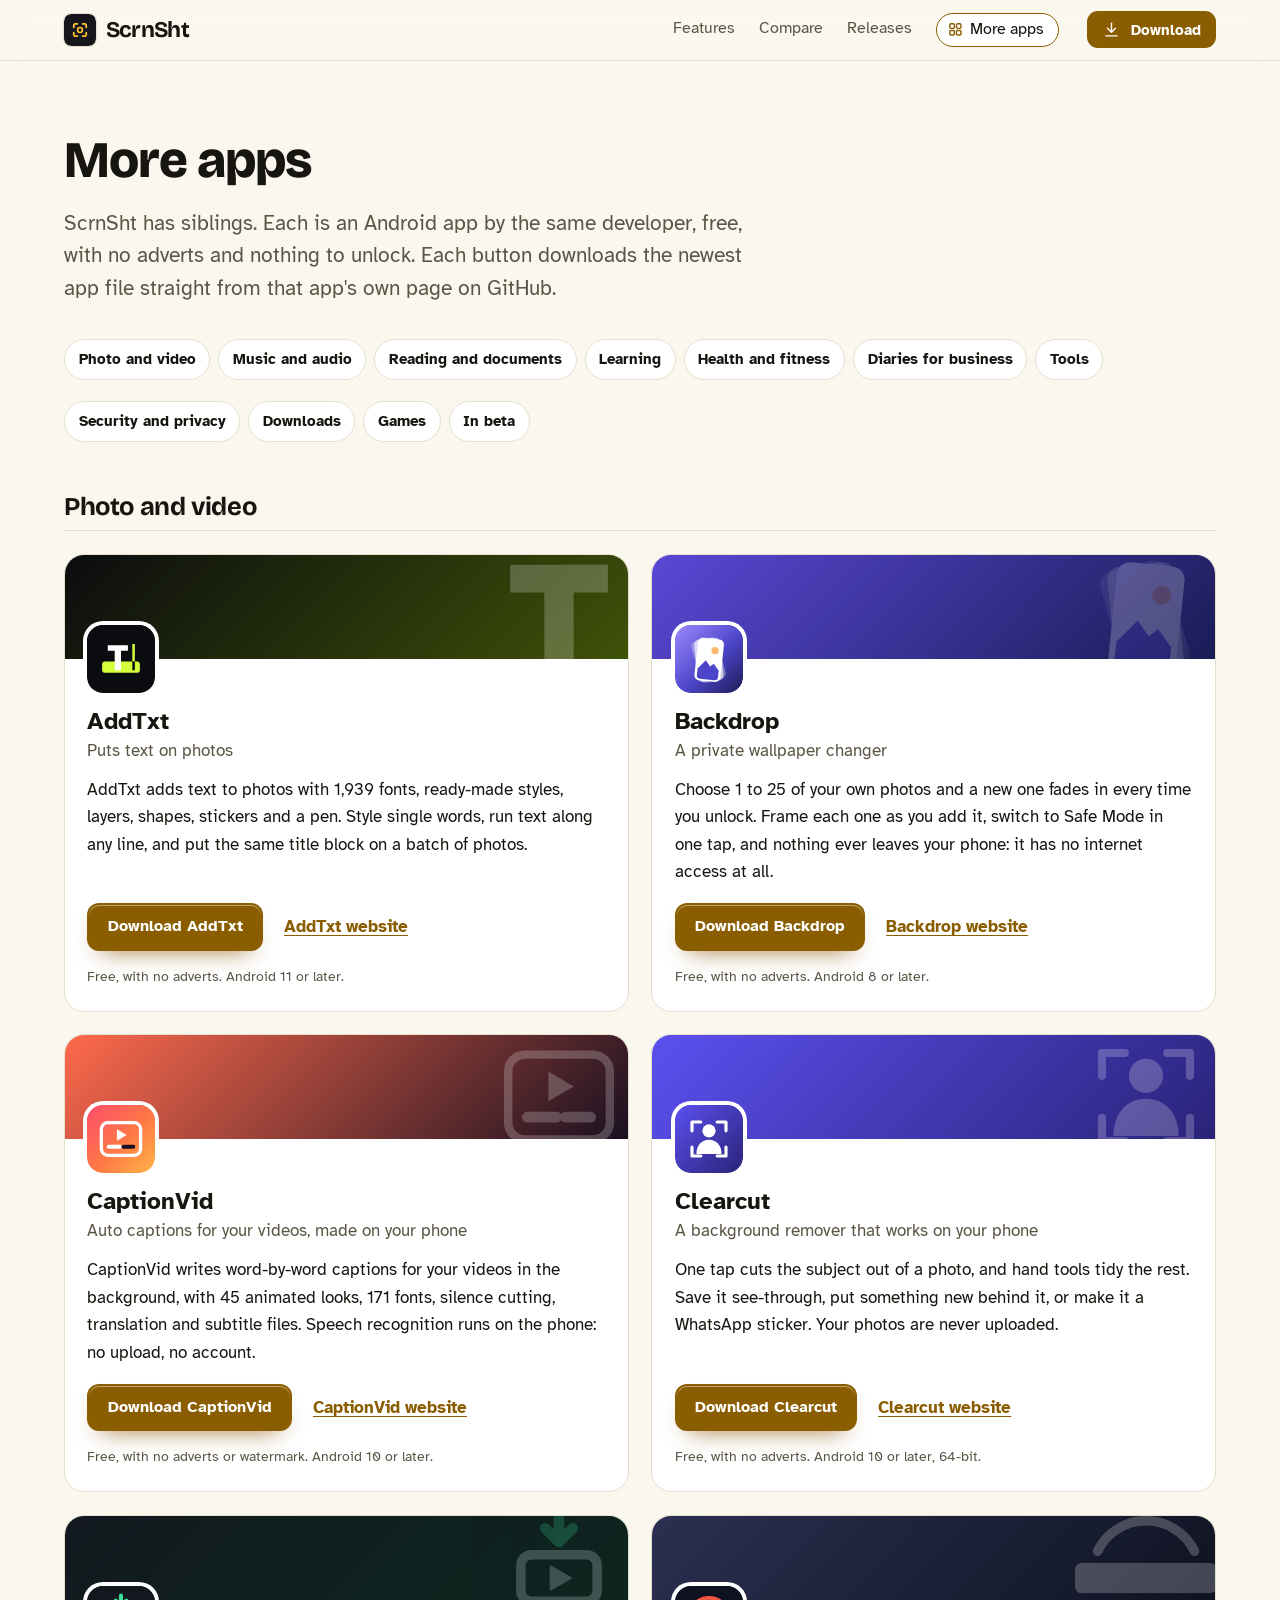
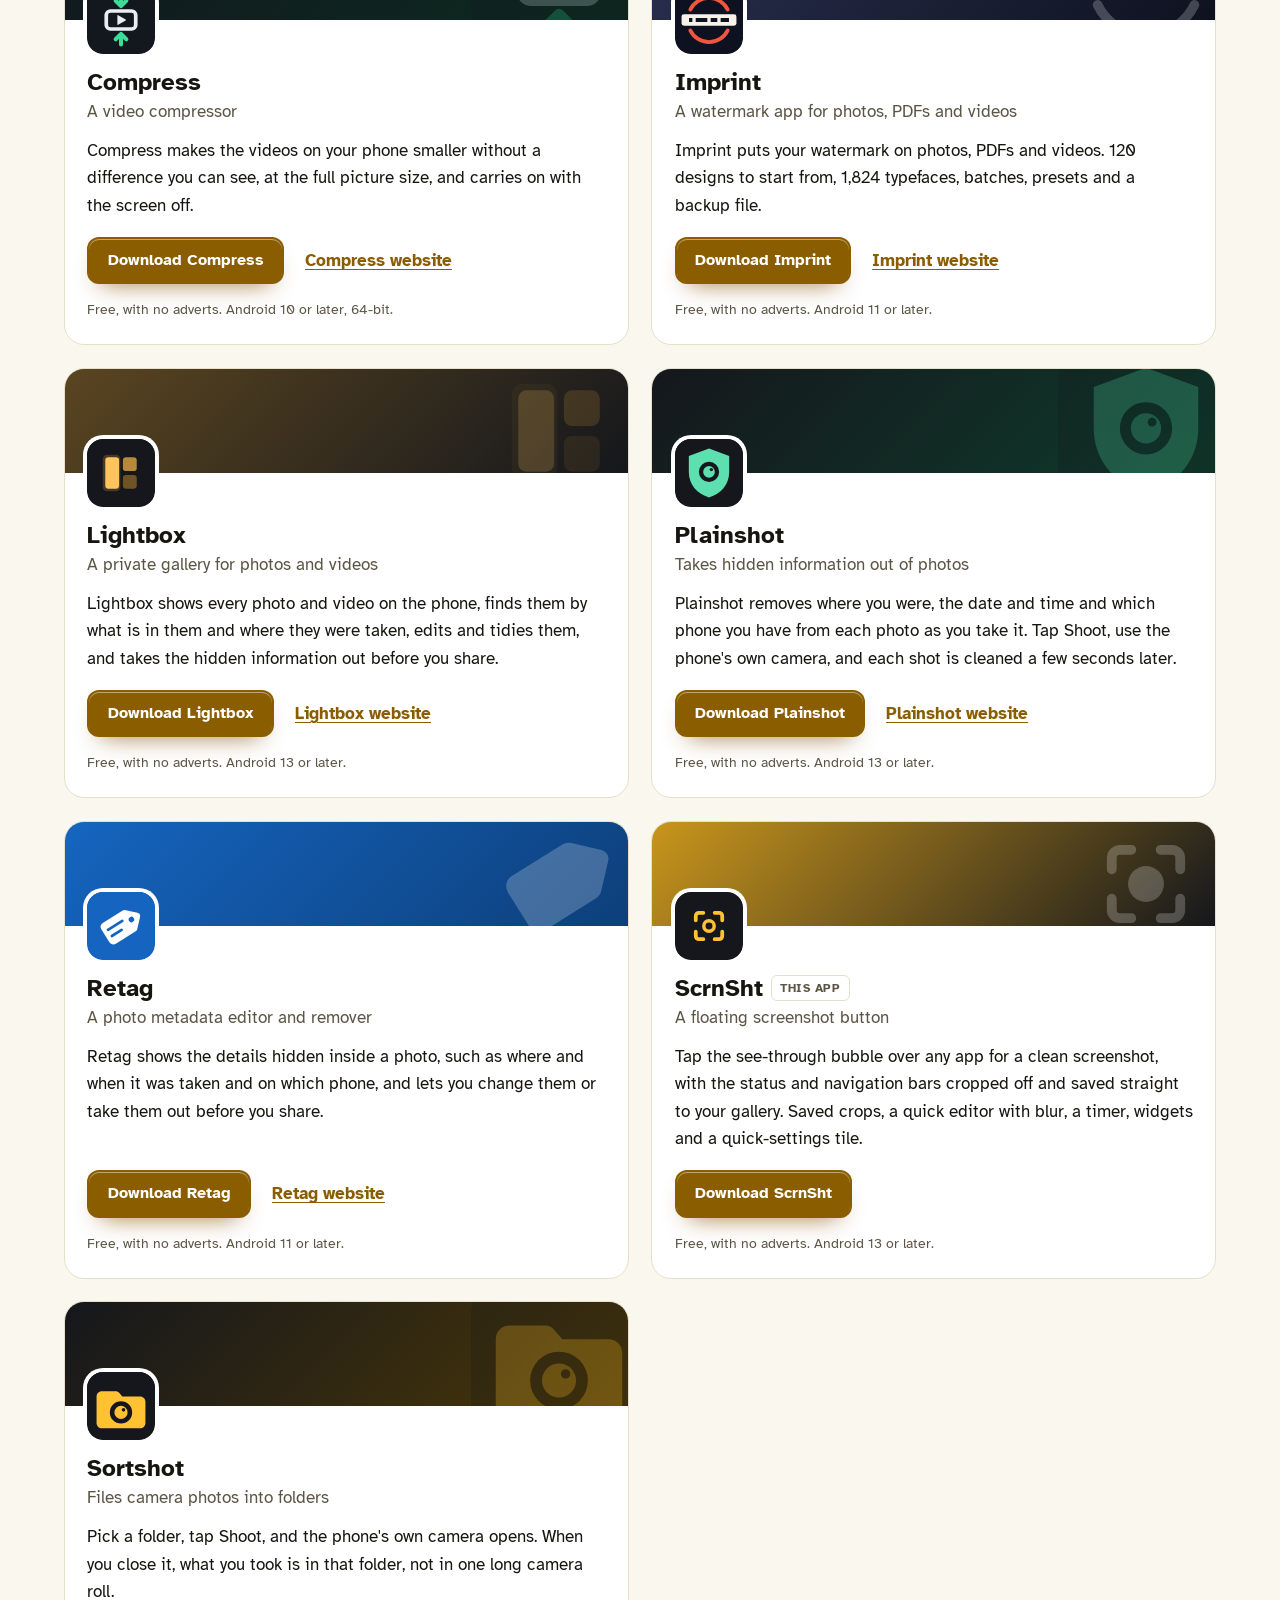
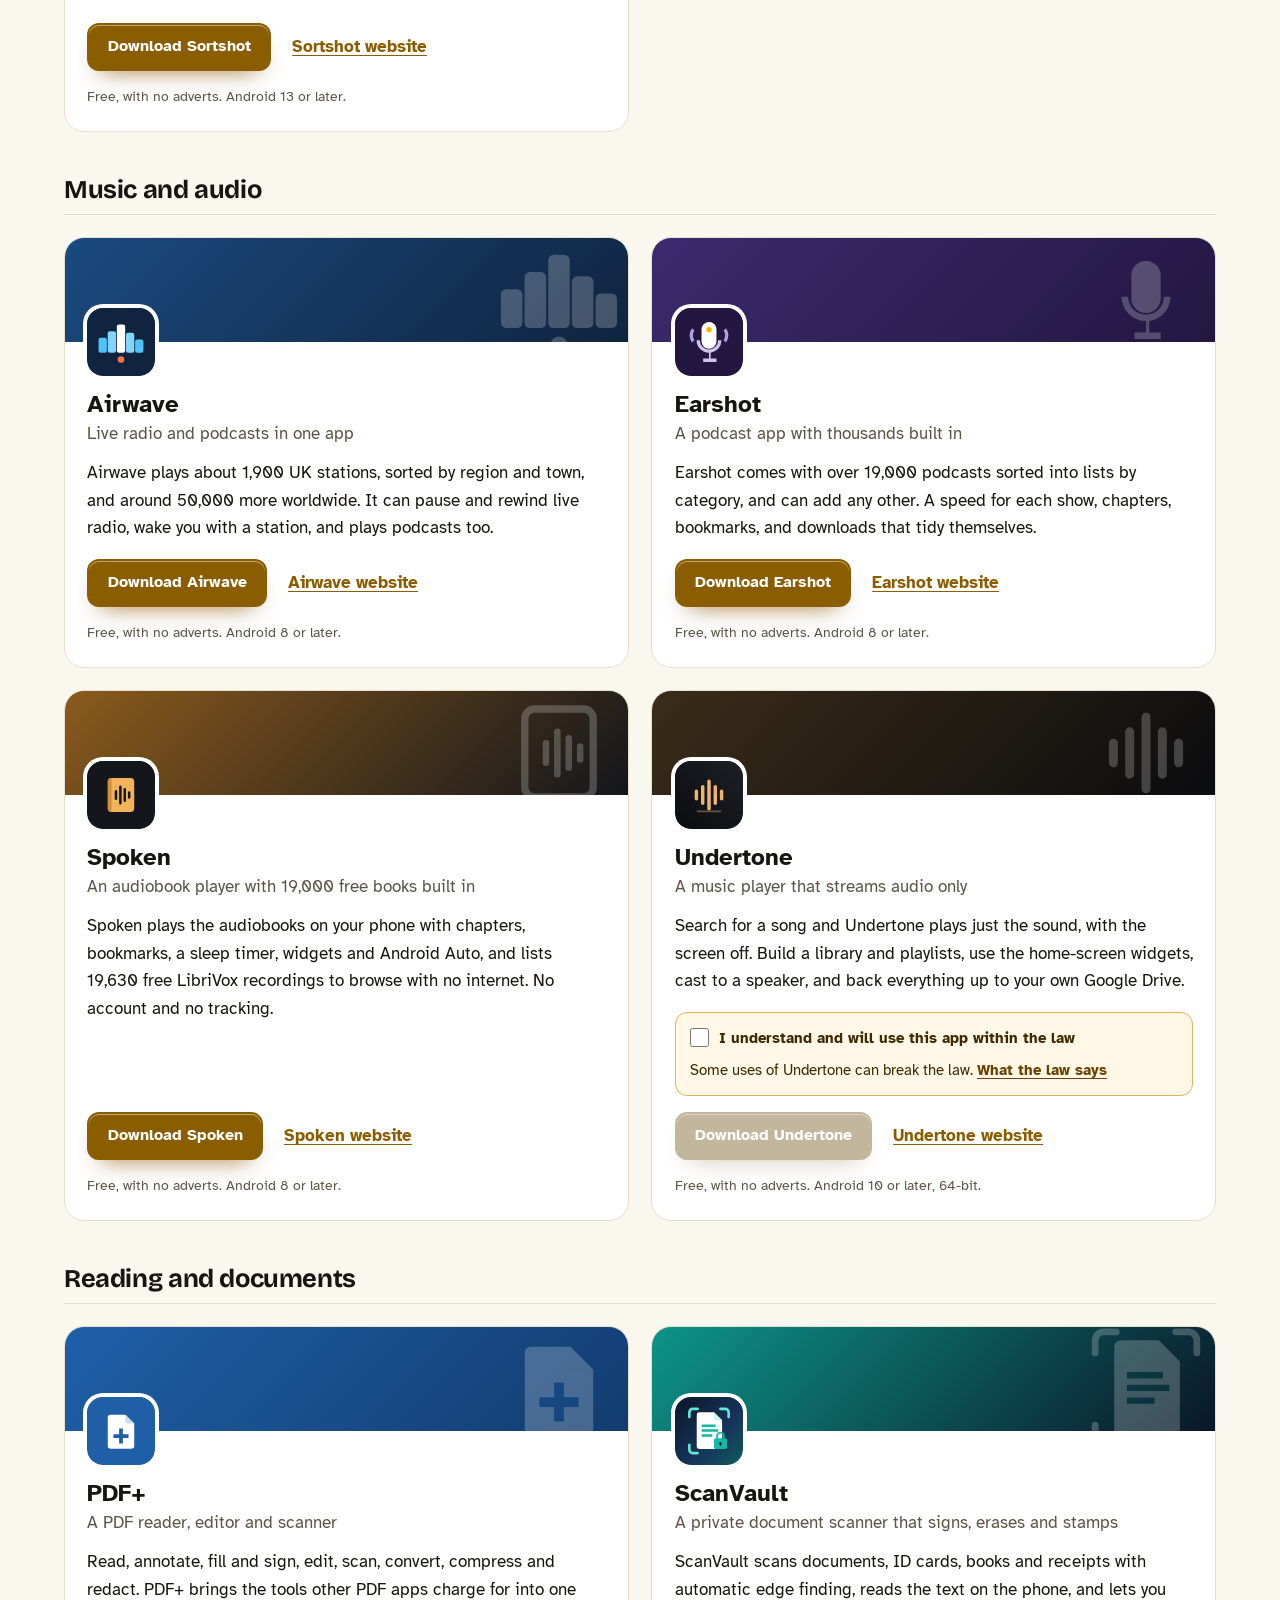
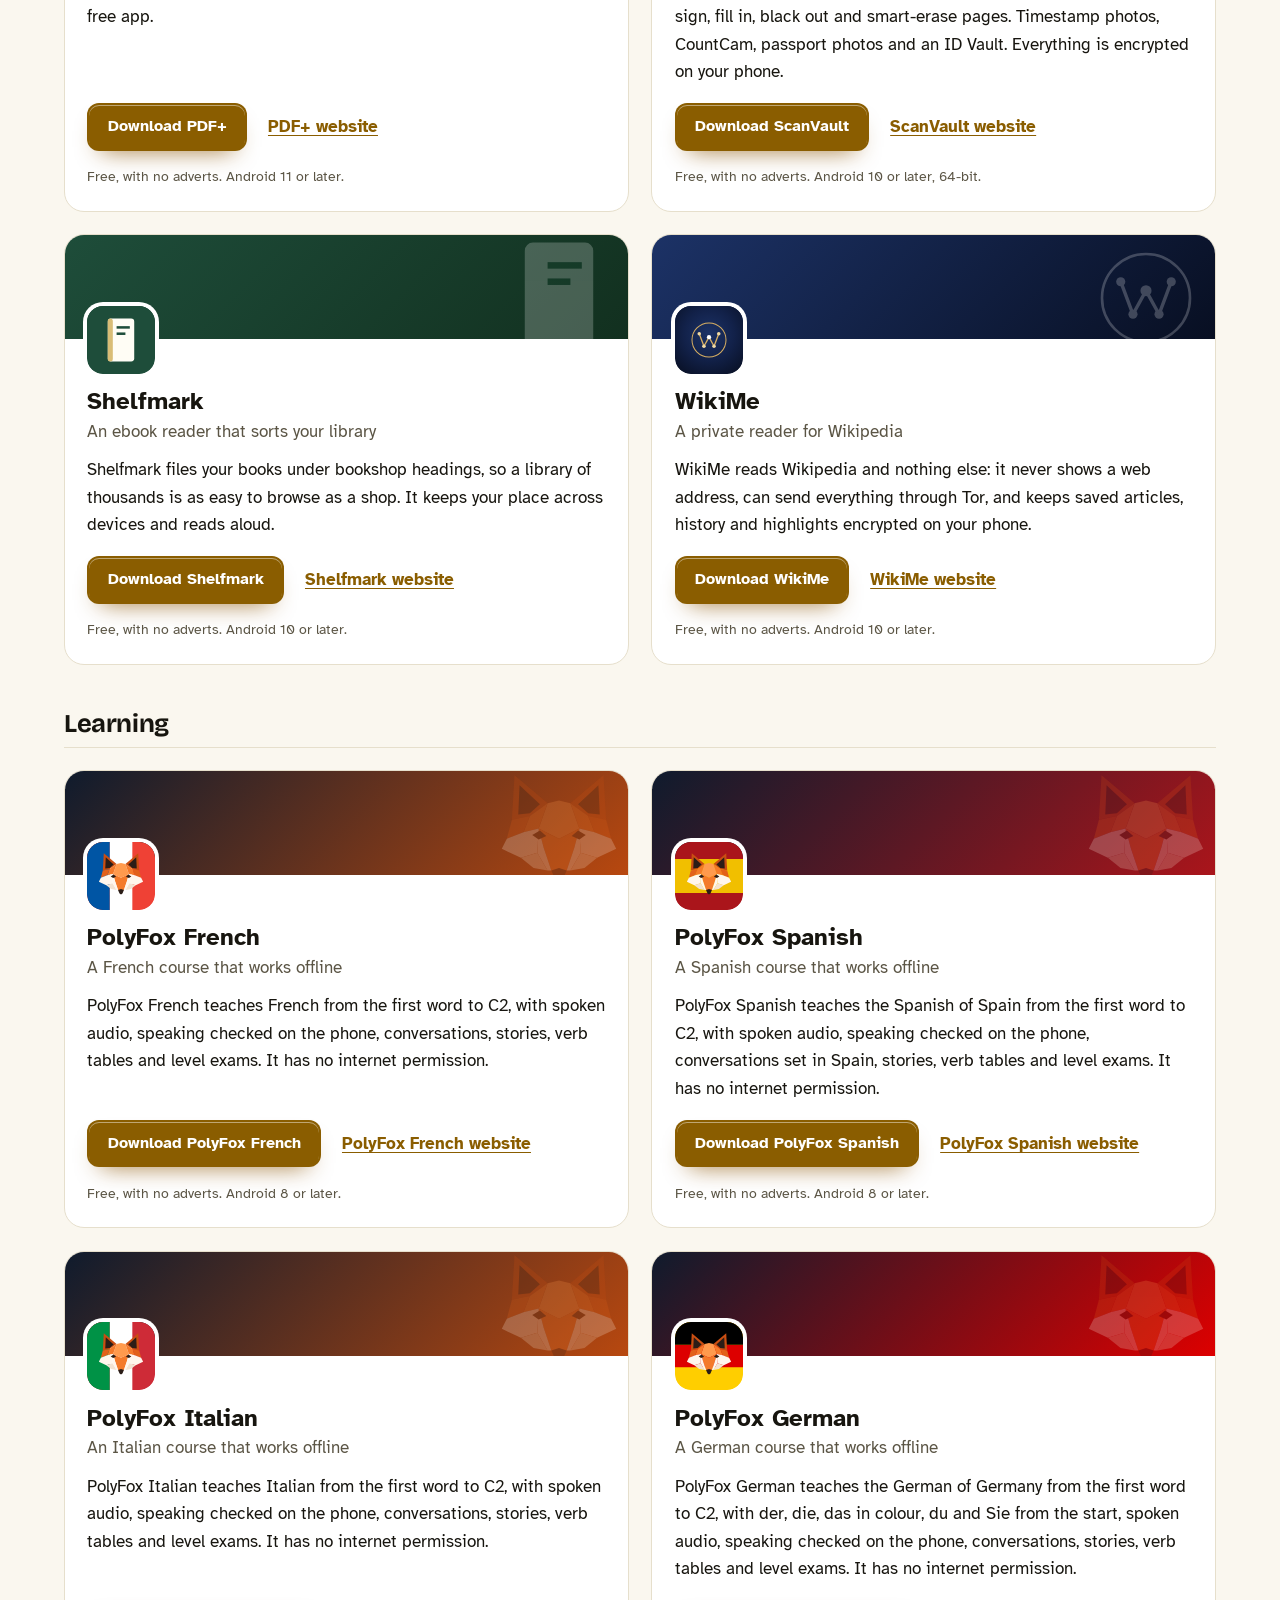
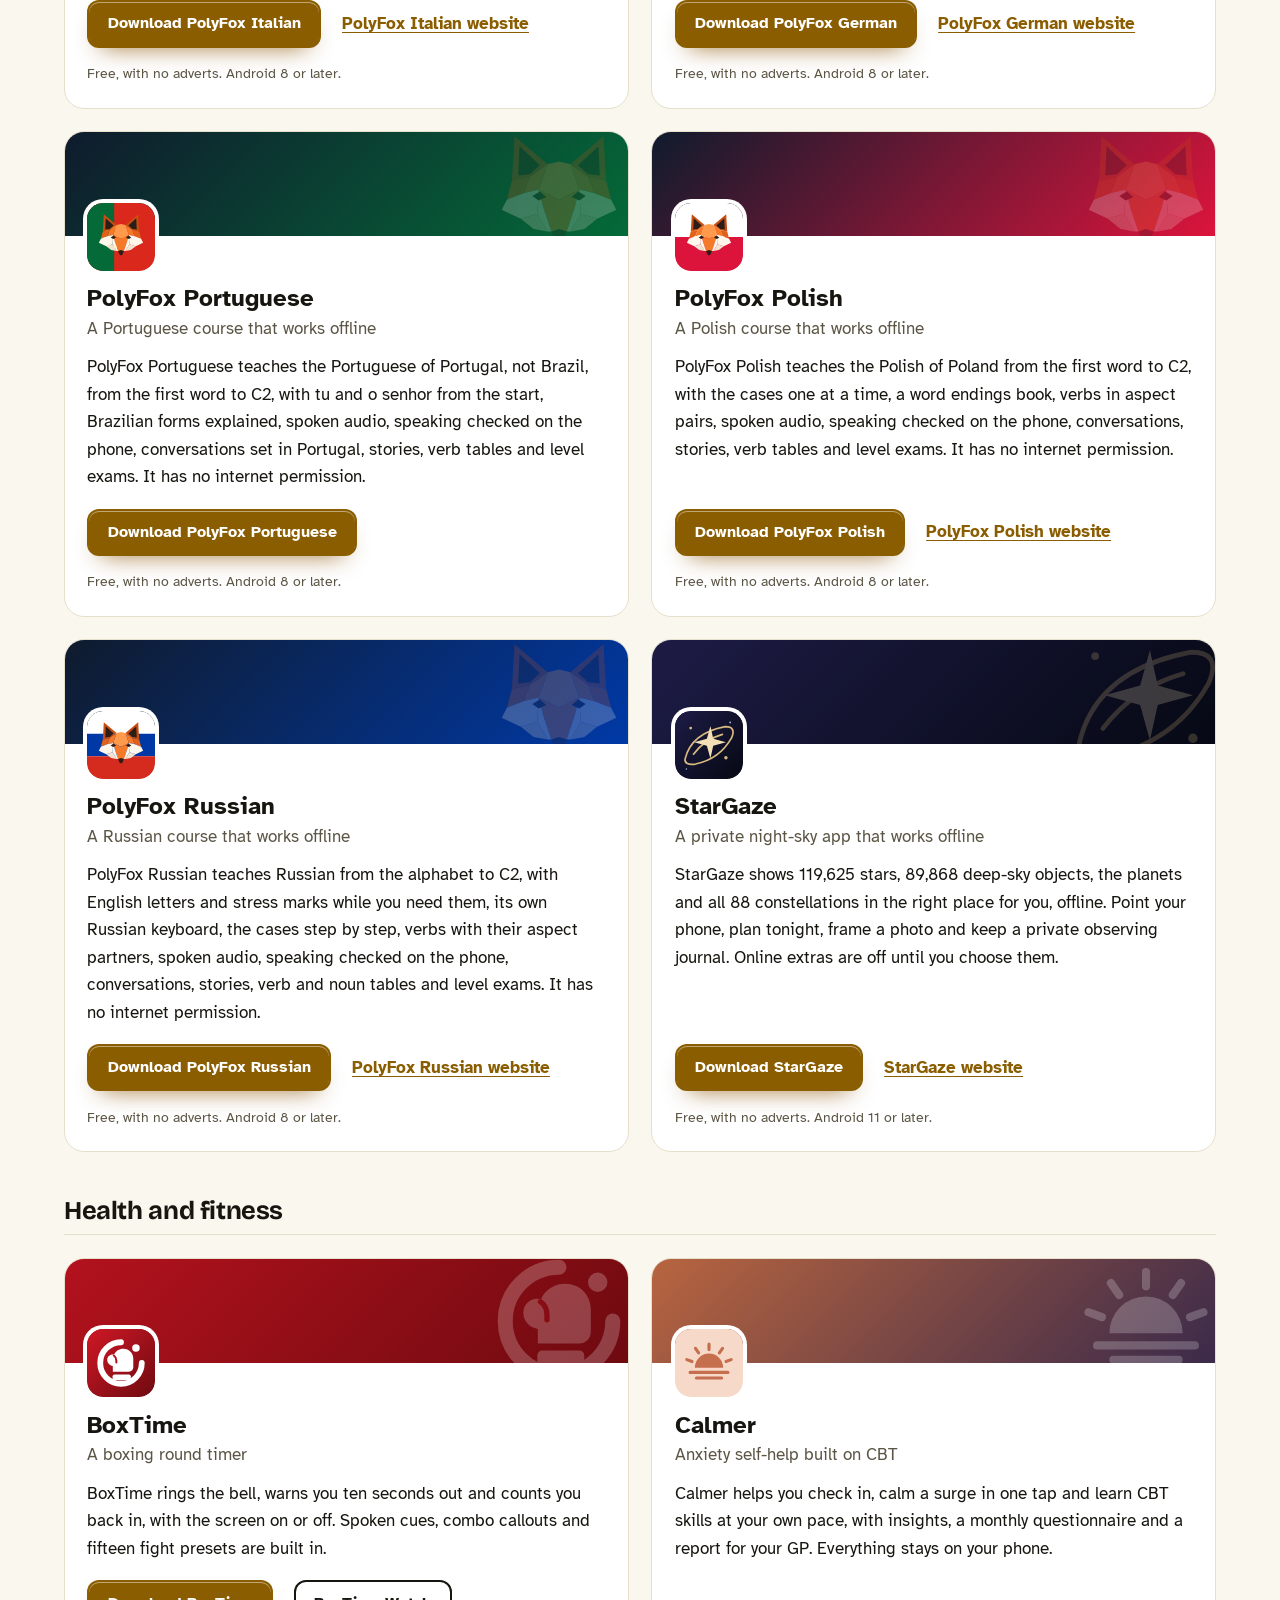
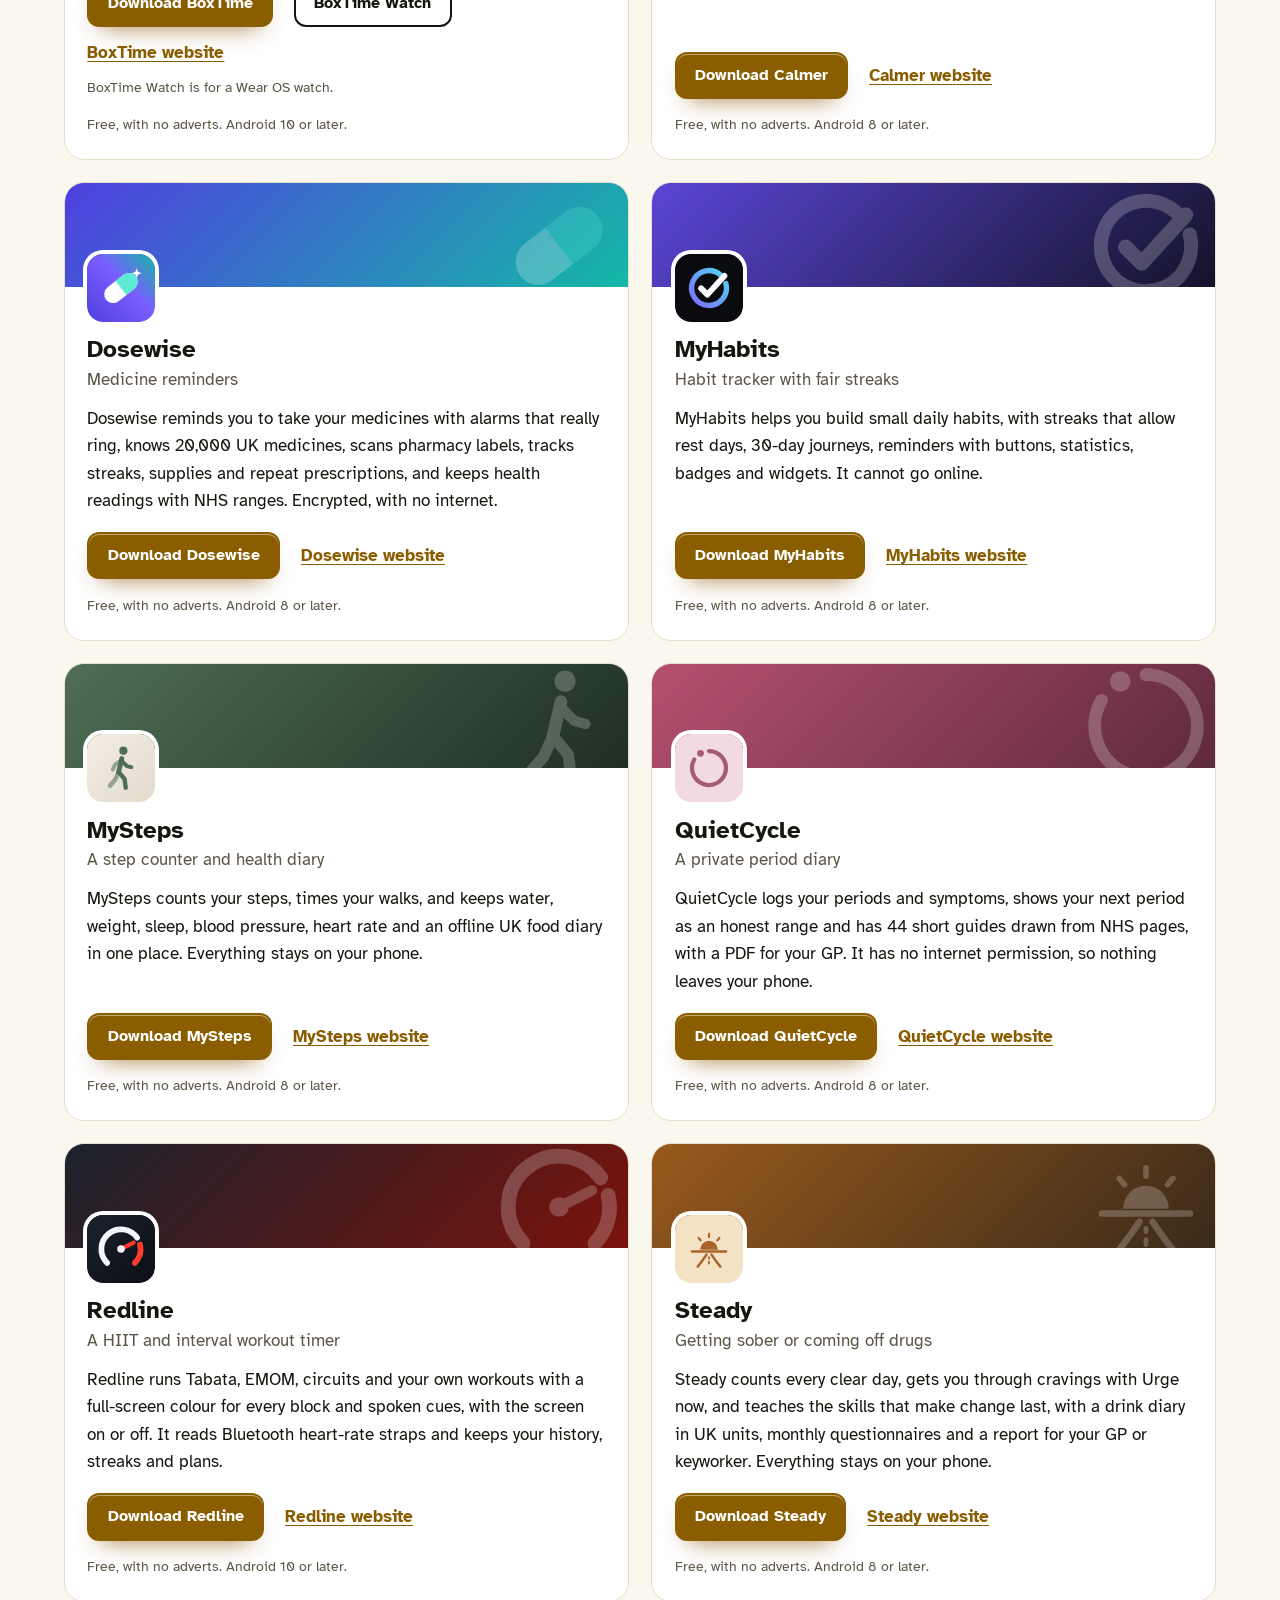
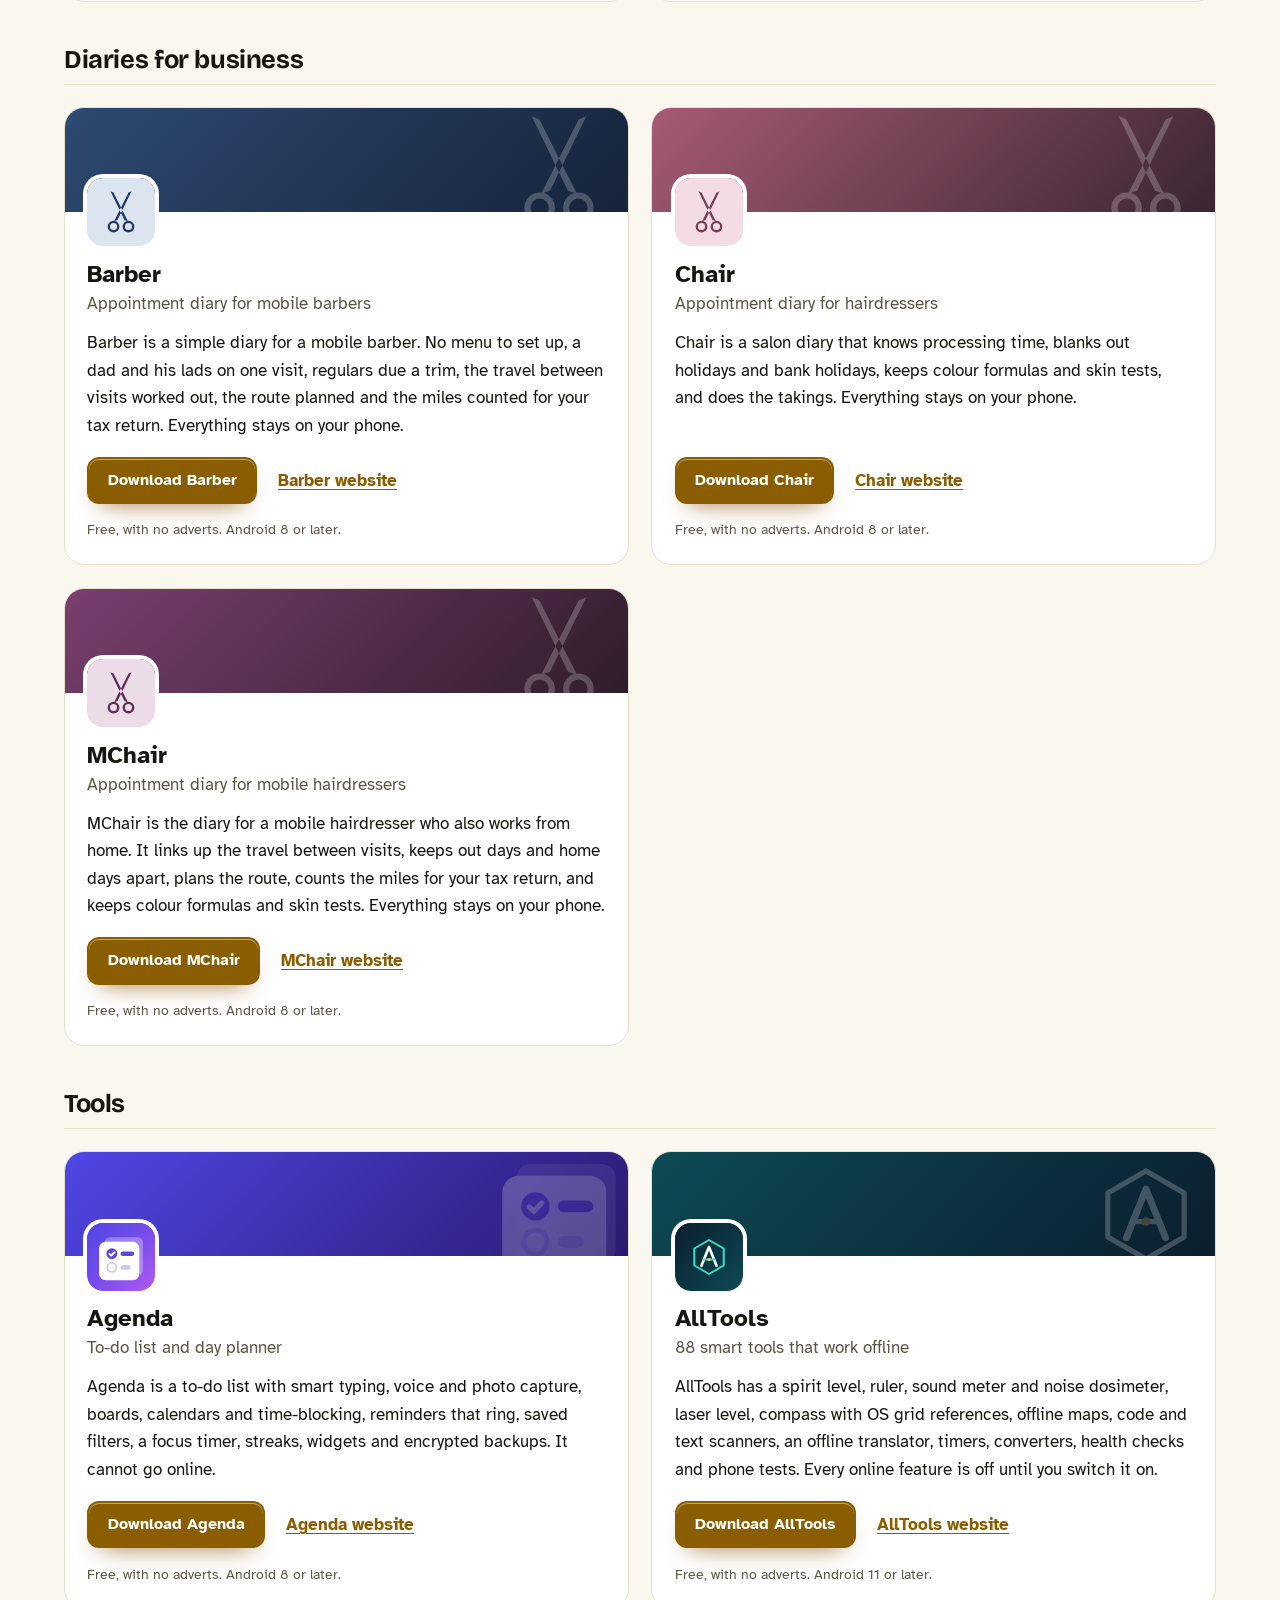
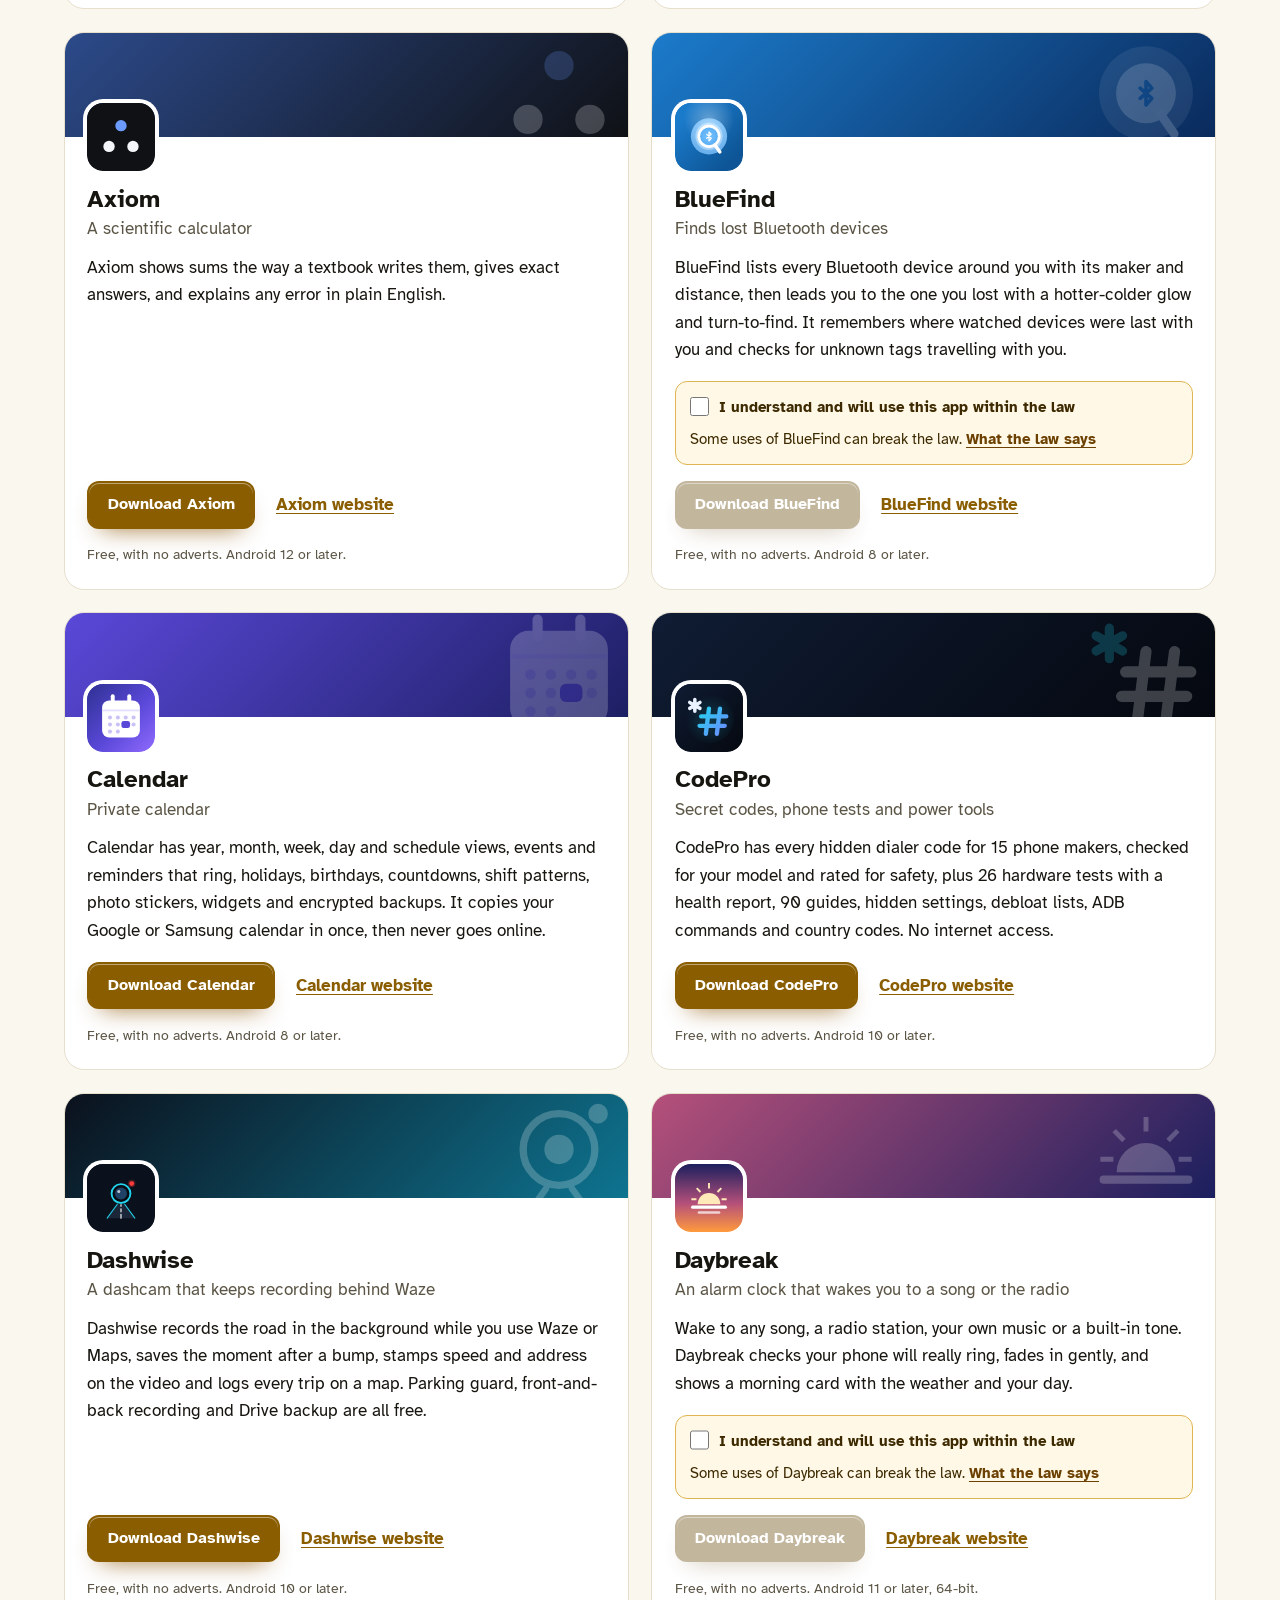
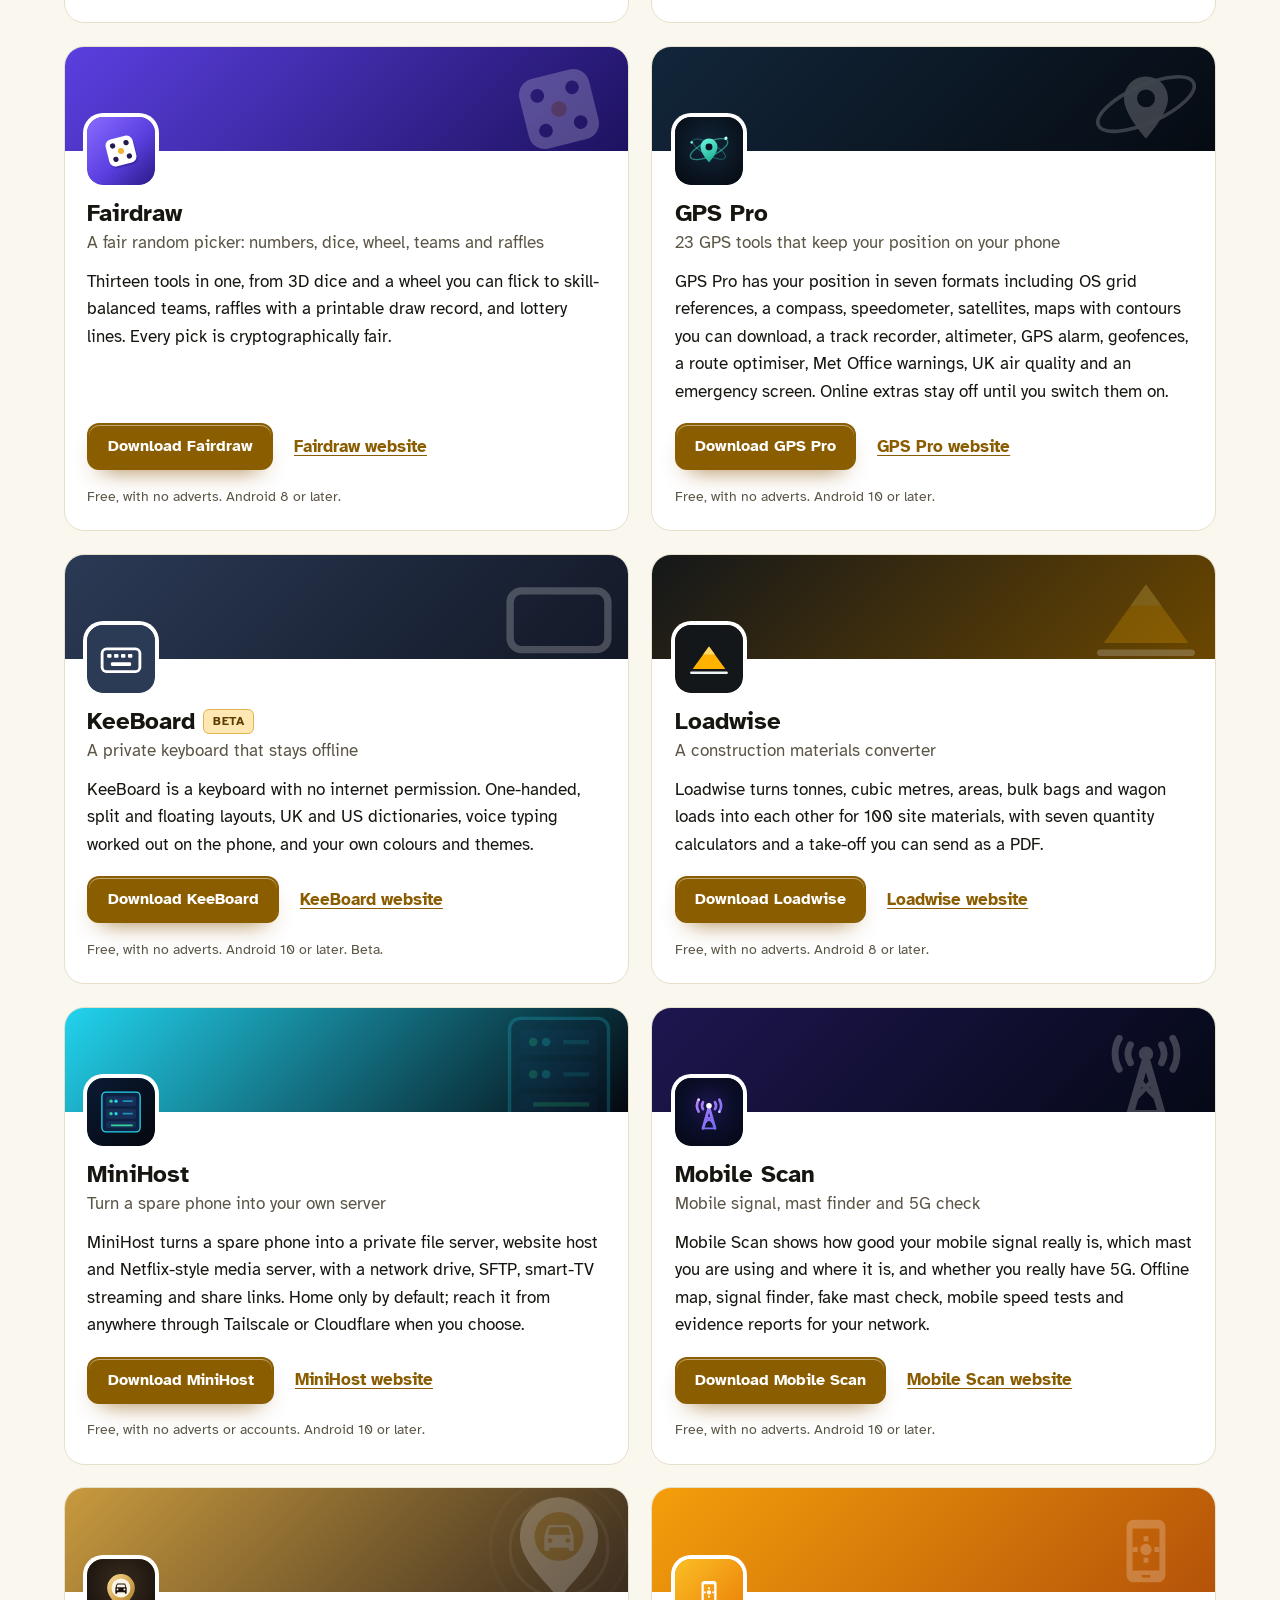
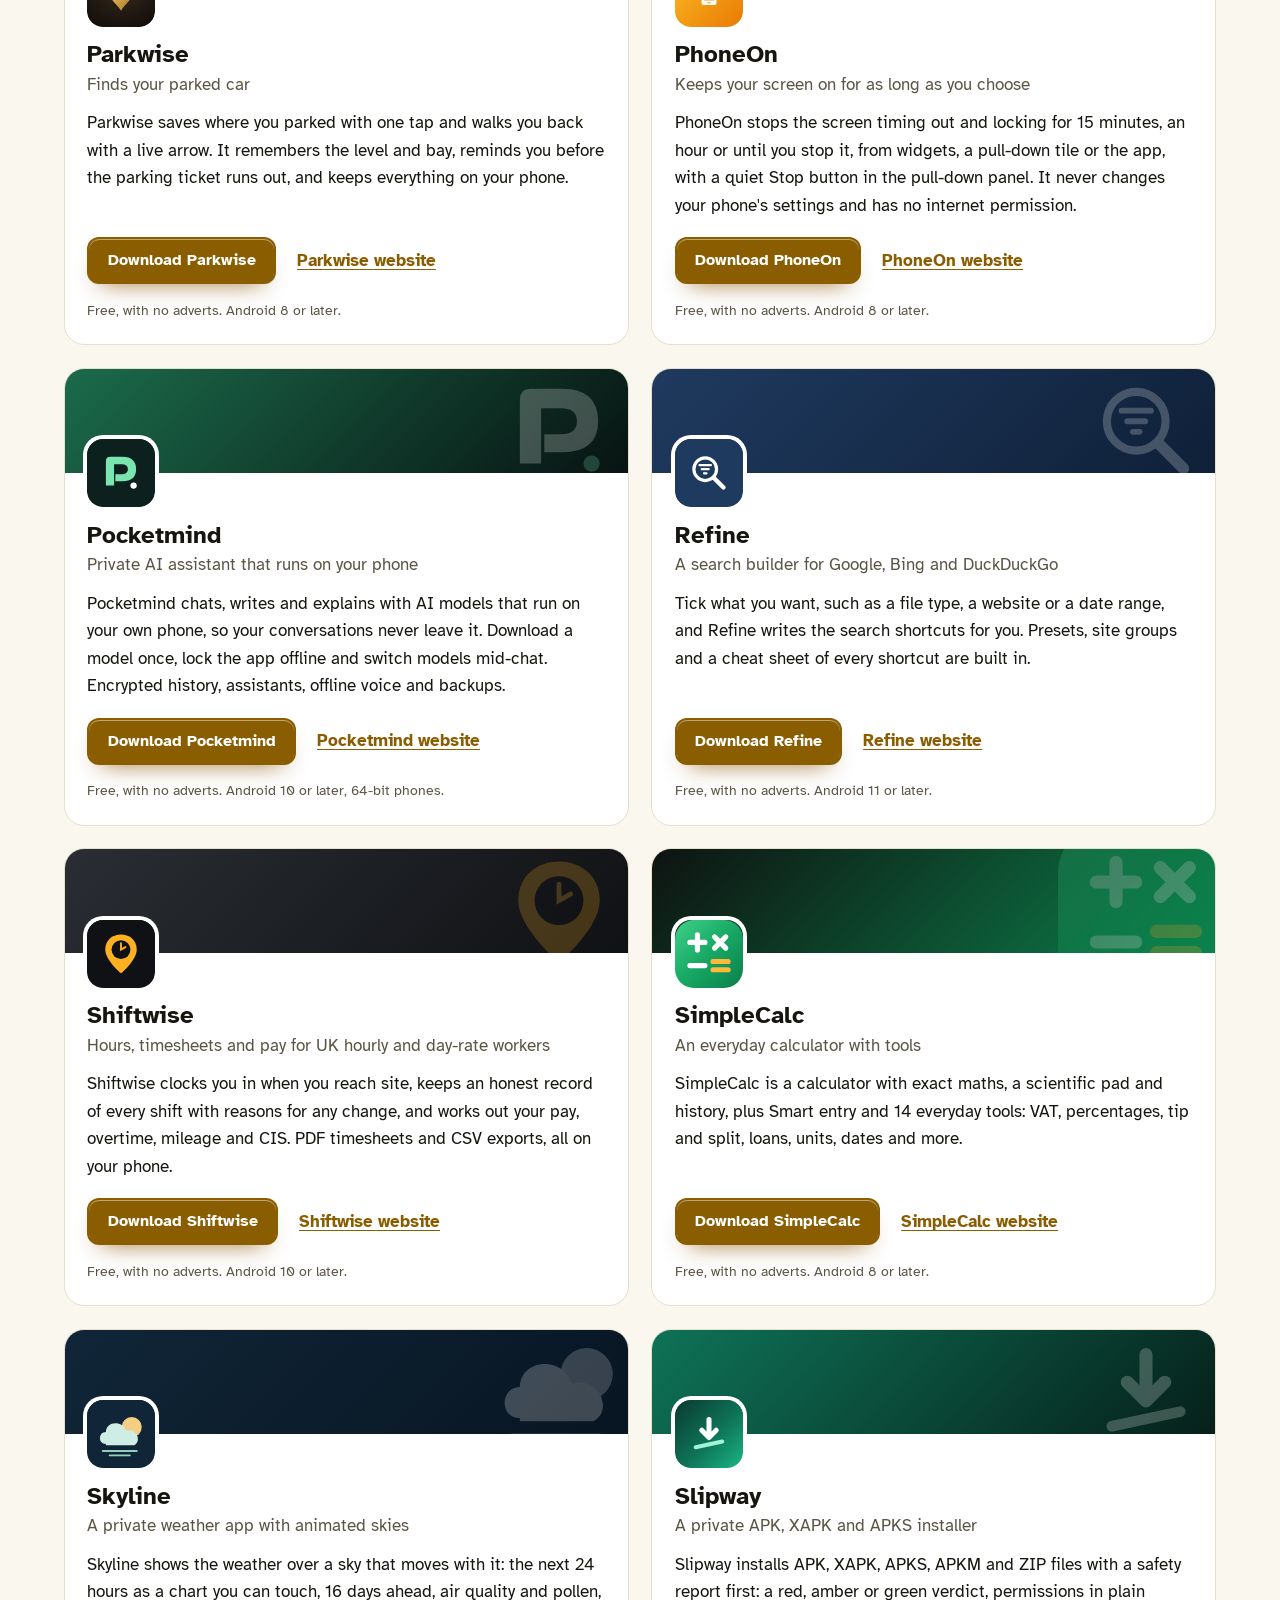
==== commit 8aeadec9: "More apps: add AllTools" ====
--- a/more-apps.html
+++ b/more-apps.html
@@ -4,7 +4,7 @@
 <meta charset="utf-8">
 <meta name="viewport" content="width=device-width, initial-scale=1">
 <title>More free Android apps from the maker of ScrnSht</title>
-<meta name="description" content="All 93 free Android apps from the maker of ScrnSht, in one list by category, each with its download and a link to its website.">
+<meta name="description" content="All 94 free Android apps from the maker of ScrnSht, in one list by category, each with its download and a link to its website.">
 <meta name="author" content="Jonathan Jackson">
 <link rel="canonical" href="https://customgpter.github.io/scrnsht/more-apps.html">
 <meta name="theme-color" content="#faf7ef" media="(prefers-color-scheme: light)">
@@ -12,7 +12,7 @@
 <meta property="og:type" content="website">
 <meta property="og:site_name" content="ScrnSht">
 <meta property="og:title" content="More free Android apps from the maker of ScrnSht">
-<meta property="og:description" content="All 93 free Android apps from the maker of ScrnSht, in one list by category, each with its download and a link to its website.">
+<meta property="og:description" content="All 94 free Android apps from the maker of ScrnSht, in one list by category, each with its download and a link to its website.">
 <meta property="og:url" content="https://customgpter.github.io/scrnsht/more-apps.html">
 <meta property="og:image" content="https://customgpter.github.io/scrnsht/assets/og.png">
 <meta property="og:image:width" content="1200">
@@ -26,7 +26,7 @@
 <link rel="preload" href="./assets/fonts/atkinson-hyperlegible-latin-400-normal.woff2" as="font" type="font/woff2" crossorigin>
 <link rel="stylesheet" href="./assets/site.css?v=1">
 <link rel="stylesheet" href="./assets/house.css?v=1">
-<script type="application/ld+json">{"@context":"https://schema.org","@type":"ItemList","name":"Apps from the maker of ScrnSht","url":"https://customgpter.github.io/scrnsht/more-apps.html","itemListElement":[{"@type":"ListItem","position":1,"name":"AddTxt","url":"https://customgpter.github.io/addtxt/"},{"@type":"ListItem","position":2,"name":"Backdrop","url":"https://customgpter.github.io/backdrop/"},{"@type":"ListItem","position":3,"name":"CaptionVid","url":"https://customgpter.github.io/captionvid/"},{"@type":"ListItem","position":4,"name":"Clearcut","url":"https://customgpter.github.io/clearcut/"},{"@type":"ListItem","position":5,"name":"Compress","url":"https://customgpter.github.io/compress/"},{"@type":"ListItem","position":6,"name":"Imprint","url":"https://customgpter.github.io/imprint/"},{"@type":"ListItem","position":7,"name":"Lightbox","url":"https://customgpter.github.io/lightbox/"},{"@type":"ListItem","position":8,"name":"Plainshot","url":"https://customgpter.github.io/plainshot/"},{"@type":"ListItem","position":9,"name":"Retag","url":"https://customgpter.github.io/retag/"},{"@type":"ListItem","position":10,"name":"ScrnSht","url":"https://customgpter.github.io/scrnsht/"},{"@type":"ListItem","position":11,"name":"Sortshot","url":"https://customgpter.github.io/sortshot/"},{"@type":"ListItem","position":12,"name":"Airwave","url":"https://customgpter.github.io/airwave/"},{"@type":"ListItem","position":13,"name":"Earshot","url":"https://customgpter.github.io/earshot/"},{"@type":"ListItem","position":14,"name":"Spoken","url":"https://customgpter.github.io/spoken/"},{"@type":"ListItem","position":15,"name":"Undertone","url":"https://customgpter.github.io/undertone/"},{"@type":"ListItem","position":16,"name":"PDF+","url":"https://customgpter.github.io/pdfplus/"},{"@type":"ListItem","position":17,"name":"ScanVault","url":"https://customgpter.github.io/scanvault/"},{"@type":"ListItem","position":18,"name":"Shelfmark","url":"https://customgpter.github.io/shelfmark/"},{"@type":"ListItem","position":19,"name":"WikiMe","url":"https://customgpter.github.io/wikime/"},{"@type":"ListItem","position":20,"name":"PolyFox French","url":"https://customgpter.github.io/polyfox/"},{"@type":"ListItem","position":21,"name":"PolyFox German","url":"https://customgpter.github.io/polyfox-german/"},{"@type":"ListItem","position":22,"name":"PolyFox Polish","url":"https://customgpter.github.io/polyfox-polish/"},{"@type":"ListItem","position":23,"name":"PolyFox Russian","url":"https://customgpter.github.io/polyfox-russian/"},{"@type":"ListItem","position":24,"name":"StarGaze","url":"https://customgpter.github.io/stargaze/"},{"@type":"ListItem","position":25,"name":"BoxTime","url":"https://customgpter.github.io/boxtime/"},{"@type":"ListItem","position":26,"name":"Calmer","url":"https://customgpter.github.io/calmer/"},{"@type":"ListItem","position":27,"name":"Dosewise","url":"https://customgpter.github.io/dosewise/"},{"@type":"ListItem","position":28,"name":"MyHabits","url":"https://customgpter.github.io/myhabits/"},{"@type":"ListItem","position":29,"name":"MySteps","url":"https://customgpter.github.io/mysteps/"},{"@type":"ListItem","position":30,"name":"QuietCycle","url":"https://customgpter.github.io/quietcycle/"},{"@type":"ListItem","position":31,"name":"Redline","url":"https://customgpter.github.io/redline/"},{"@type":"ListItem","position":32,"name":"Steady","url":"https://customgpter.github.io/steady/"},{"@type":"ListItem","position":33,"name":"Barber","url":"https://customgpter.github.io/barber/"},{"@type":"ListItem","position":34,"name":"Chair","url":"https://customgpter.github.io/chair/"},{"@type":"ListItem","position":35,"name":"MChair","url":"https://customgpter.github.io/mchair/"},{"@type":"ListItem","position":36,"name":"Agenda","url":"https://customgpter.github.io/agenda/"},{"@type":"ListItem","position":37,"name":"Axiom","url":"https://customgpter.github.io/axiom/"},{"@type":"ListItem","position":38,"name":"BlueFind","url":"https://customgpter.github.io/bluefind/"},{"@type":"ListItem","position":39,"name":"Calendar","url":"https://customgpter.github.io/calendar/"},{"@type":"ListItem","position":40,"name":"CodePro","url":"https://customgpter.github.io/codepro/"},{"@type":"ListItem","position":41,"name":"Dashwise","url":"https://customgpter.github.io/dashwise/"},{"@type":"ListItem","position":42,"name":"Daybreak","url":"https://customgpter.github.io/daybreak/"},{"@type":"ListItem","position":43,"name":"Fairdraw","url":"https://customgpter.github.io/fairdraw/"},{"@type":"ListItem","position":44,"name":"GPS Pro","url":"https://customgpter.github.io/gpspro/"},{"@type":"ListItem","position":45,"name":"KeeBoard","url":"https://customgpter.github.io/keeboard/"},{"@type":"ListItem","position":46,"name":"Loadwise","url":"https://customgpter.github.io/loadwise/"},{"@type":"ListItem","position":47,"name":"MiniHost","url":"https://customgpter.github.io/minihost/"},{"@type":"ListItem","position":48,"name":"Mobile Scan","url":"https://customgpter.github.io/mobilescan/"},{"@type":"ListItem","position":49,"name":"Parkwise","url":"https://customgpter.github.io/parkwise/"},{"@type":"ListItem","position":50,"name":"Pocketmind","url":"https://customgpter.github.io/pocketmind/"},{"@type":"ListItem","position":51,"name":"Refine","url":"https://customgpter.github.io/refine/"},{"@type":"ListItem","position":52,"name":"Shiftwise","url":"https://customgpter.github.io/shiftwise/"},{"@type":"ListItem","position":53,"name":"SimpleCalc","url":"https://customgpter.github.io/simplecalc/"},{"@type":"ListItem","position":54,"name":"Skyline","url":"https://customgpter.github.io/skyline/"},{"@type":"ListItem","position":55,"name":"Slipway","url":"https://customgpter.github.io/slipway/"},{"@type":"ListItem","position":56,"name":"Tagger","url":"https://customgpter.github.io/tagger/"},{"@type":"ListItem","position":57,"name":"TotalClean","url":"https://customgpter.github.io/totalclean/"},{"@type":"ListItem","position":58,"name":"TVLink","url":"https://customgpter.github.io/tvlink/"},{"@type":"ListItem","position":59,"name":"Unbox","url":"https://customgpter.github.io/unbox/"},{"@type":"ListItem","position":60,"name":"WhatsKeep","url":"https://customgpter.github.io/whatskeep/"},{"@type":"ListItem","position":61,"name":"WiFi Scan","url":"https://customgpter.github.io/wifiscan/"},{"@type":"ListItem","position":62,"name":"Auditly","url":"https://customgpter.github.io/auditly/"},{"@type":"ListItem","position":63,"name":"Backchannel","url":"https://customgpter.github.io/backchannel/"},{"@type":"ListItem","position":64,"name":"ENotes","url":"https://customgpter.github.io/enotes/"},{"@type":"ListItem","position":65,"name":"FindMe","url":"https://customgpter.github.io/findme/"},{"@type":"ListItem","position":66,"name":"iLock","url":"https://customgpter.github.io/ilock/"},{"@type":"ListItem","position":67,"name":"ImSafe","url":"https://customgpter.github.io/imsafe/"},{"@type":"ListItem","position":68,"name":"IShred","url":"https://customgpter.github.io/ishred/"},{"@type":"ListItem","position":69,"name":"LockBox","url":"https://customgpter.github.io/lockbox/"},{"@type":"ListItem","position":70,"name":"PassVault","url":"https://customgpter.github.io/passvault/"},{"@type":"ListItem","position":71,"name":"SpyFind","url":"https://customgpter.github.io/spyfind/"},{"@type":"ListItem","position":72,"name":"TextWipe","url":"https://customgpter.github.io/textwipe/"},{"@type":"ListItem","position":73,"name":"Tracewire","url":"https://customgpter.github.io/tracewire/"},{"@type":"ListItem","position":74,"name":"Vigil","url":"https://customgpter.github.io/vigil/"},{"@type":"ListItem","position":75,"name":"Grab","url":"https://customgpter.github.io/grab/"},{"@type":"ListItem","position":76,"name":"Swarm","url":"https://customgpter.github.io/swarm/"},{"@type":"ListItem","position":77,"name":"Plane Games","url":"https://customgpter.github.io/plane-games/"},{"@type":"ListItem","position":78,"name":"Ninefold","url":"https://customgpter.github.io/ninefold/"},{"@type":"ListItem","position":79,"name":"Cubewise","url":"https://customgpter.github.io/cubewise/"},{"@type":"ListItem","position":80,"name":"Tilewise","url":"https://customgpter.github.io/tilewise/"},{"@type":"ListItem","position":81,"name":"Letterwise","url":"https://customgpter.github.io/letterwise/"},{"@type":"ListItem","position":82,"name":"Kingside","url":"https://customgpter.github.io/kingside/"},{"@type":"ListItem","position":83,"name":"Deckhand","url":"https://customgpter.github.io/deckhand/"},{"@type":"ListItem","position":84,"name":"SNESForge","url":"https://customgpter.github.io/snesforge/"},{"@type":"ListItem","position":85,"name":"Fame Boy","url":"https://customgpter.github.io/fameboy/"},{"@type":"ListItem","position":86,"name":"PSPPro","url":"https://customgpter.github.io/psppro/"},{"@type":"ListItem","position":87,"name":"MegaGen","url":"https://customgpter.github.io/megagen/"},{"@type":"ListItem","position":88,"name":"QVR","url":"https://customgpter.github.io/qvr/"},{"@type":"ListItem","position":89,"name":"QVR Watch","url":"https://customgpter.github.io/qvr-watch/"},{"@type":"ListItem","position":90,"name":"QVRLite","url":"https://customgpter.github.io/qvrlite/"},{"@type":"ListItem","position":91,"name":"Onionz","url":"https://customgpter.github.io/onionz/"},{"@type":"ListItem","position":92,"name":"OnionzWeb","url":"https://customgpter.github.io/onionzweb/"}]}</script>
+<script type="application/ld+json">{"@context":"https://schema.org","@type":"ItemList","name":"Apps from the maker of ScrnSht","url":"https://customgpter.github.io/scrnsht/more-apps.html","itemListElement":[{"@type":"ListItem","position":1,"name":"AddTxt","url":"https://customgpter.github.io/addtxt/"},{"@type":"ListItem","position":2,"name":"Backdrop","url":"https://customgpter.github.io/backdrop/"},{"@type":"ListItem","position":3,"name":"CaptionVid","url":"https://customgpter.github.io/captionvid/"},{"@type":"ListItem","position":4,"name":"Clearcut","url":"https://customgpter.github.io/clearcut/"},{"@type":"ListItem","position":5,"name":"Compress","url":"https://customgpter.github.io/compress/"},{"@type":"ListItem","position":6,"name":"Imprint","url":"https://customgpter.github.io/imprint/"},{"@type":"ListItem","position":7,"name":"Lightbox","url":"https://customgpter.github.io/lightbox/"},{"@type":"ListItem","position":8,"name":"Plainshot","url":"https://customgpter.github.io/plainshot/"},{"@type":"ListItem","position":9,"name":"Retag","url":"https://customgpter.github.io/retag/"},{"@type":"ListItem","position":10,"name":"ScrnSht","url":"https://customgpter.github.io/scrnsht/"},{"@type":"ListItem","position":11,"name":"Sortshot","url":"https://customgpter.github.io/sortshot/"},{"@type":"ListItem","position":12,"name":"Airwave","url":"https://customgpter.github.io/airwave/"},{"@type":"ListItem","position":13,"name":"Earshot","url":"https://customgpter.github.io/earshot/"},{"@type":"ListItem","position":14,"name":"Spoken","url":"https://customgpter.github.io/spoken/"},{"@type":"ListItem","position":15,"name":"Undertone","url":"https://customgpter.github.io/undertone/"},{"@type":"ListItem","position":16,"name":"PDF+","url":"https://customgpter.github.io/pdfplus/"},{"@type":"ListItem","position":17,"name":"ScanVault","url":"https://customgpter.github.io/scanvault/"},{"@type":"ListItem","position":18,"name":"Shelfmark","url":"https://customgpter.github.io/shelfmark/"},{"@type":"ListItem","position":19,"name":"WikiMe","url":"https://customgpter.github.io/wikime/"},{"@type":"ListItem","position":20,"name":"PolyFox French","url":"https://customgpter.github.io/polyfox/"},{"@type":"ListItem","position":21,"name":"PolyFox German","url":"https://customgpter.github.io/polyfox-german/"},{"@type":"ListItem","position":22,"name":"PolyFox Polish","url":"https://customgpter.github.io/polyfox-polish/"},{"@type":"ListItem","position":23,"name":"PolyFox Russian","url":"https://customgpter.github.io/polyfox-russian/"},{"@type":"ListItem","position":24,"name":"StarGaze","url":"https://customgpter.github.io/stargaze/"},{"@type":"ListItem","position":25,"name":"BoxTime","url":"https://customgpter.github.io/boxtime/"},{"@type":"ListItem","position":26,"name":"Calmer","url":"https://customgpter.github.io/calmer/"},{"@type":"ListItem","position":27,"name":"Dosewise","url":"https://customgpter.github.io/dosewise/"},{"@type":"ListItem","position":28,"name":"MyHabits","url":"https://customgpter.github.io/myhabits/"},{"@type":"ListItem","position":29,"name":"MySteps","url":"https://customgpter.github.io/mysteps/"},{"@type":"ListItem","position":30,"name":"QuietCycle","url":"https://customgpter.github.io/quietcycle/"},{"@type":"ListItem","position":31,"name":"Redline","url":"https://customgpter.github.io/redline/"},{"@type":"ListItem","position":32,"name":"Steady","url":"https://customgpter.github.io/steady/"},{"@type":"ListItem","position":33,"name":"Barber","url":"https://customgpter.github.io/barber/"},{"@type":"ListItem","position":34,"name":"Chair","url":"https://customgpter.github.io/chair/"},{"@type":"ListItem","position":35,"name":"MChair","url":"https://customgpter.github.io/mchair/"},{"@type":"ListItem","position":36,"name":"Agenda","url":"https://customgpter.github.io/agenda/"},{"@type":"ListItem","position":37,"name":"AllTools","url":"https://customgpter.github.io/alltools/"},{"@type":"ListItem","position":38,"name":"Axiom","url":"https://customgpter.github.io/axiom/"},{"@type":"ListItem","position":39,"name":"BlueFind","url":"https://customgpter.github.io/bluefind/"},{"@type":"ListItem","position":40,"name":"Calendar","url":"https://customgpter.github.io/calendar/"},{"@type":"ListItem","position":41,"name":"CodePro","url":"https://customgpter.github.io/codepro/"},{"@type":"ListItem","position":42,"name":"Dashwise","url":"https://customgpter.github.io/dashwise/"},{"@type":"ListItem","position":43,"name":"Daybreak","url":"https://customgpter.github.io/daybreak/"},{"@type":"ListItem","position":44,"name":"Fairdraw","url":"https://customgpter.github.io/fairdraw/"},{"@type":"ListItem","position":45,"name":"GPS Pro","url":"https://customgpter.github.io/gpspro/"},{"@type":"ListItem","position":46,"name":"KeeBoard","url":"https://customgpter.github.io/keeboard/"},{"@type":"ListItem","position":47,"name":"Loadwise","url":"https://customgpter.github.io/loadwise/"},{"@type":"ListItem","position":48,"name":"MiniHost","url":"https://customgpter.github.io/minihost/"},{"@type":"ListItem","position":49,"name":"Mobile Scan","url":"https://customgpter.github.io/mobilescan/"},{"@type":"ListItem","position":50,"name":"Parkwise","url":"https://customgpter.github.io/parkwise/"},{"@type":"ListItem","position":51,"name":"Pocketmind","url":"https://customgpter.github.io/pocketmind/"},{"@type":"ListItem","position":52,"name":"Refine","url":"https://customgpter.github.io/refine/"},{"@type":"ListItem","position":53,"name":"Shiftwise","url":"https://customgpter.github.io/shiftwise/"},{"@type":"ListItem","position":54,"name":"SimpleCalc","url":"https://customgpter.github.io/simplecalc/"},{"@type":"ListItem","position":55,"name":"Skyline","url":"https://customgpter.github.io/skyline/"},{"@type":"ListItem","position":56,"name":"Slipway","url":"https://customgpter.github.io/slipway/"},{"@type":"ListItem","position":57,"name":"Tagger","url":"https://customgpter.github.io/tagger/"},{"@type":"ListItem","position":58,"name":"TotalClean","url":"https://customgpter.github.io/totalclean/"},{"@type":"ListItem","position":59,"name":"TVLink","url":"https://customgpter.github.io/tvlink/"},{"@type":"ListItem","position":60,"name":"Unbox","url":"https://customgpter.github.io/unbox/"},{"@type":"ListItem","position":61,"name":"WhatsKeep","url":"https://customgpter.github.io/whatskeep/"},{"@type":"ListItem","position":62,"name":"WiFi Scan","url":"https://customgpter.github.io/wifiscan/"},{"@type":"ListItem","position":63,"name":"Auditly","url":"https://customgpter.github.io/auditly/"},{"@type":"ListItem","position":64,"name":"Backchannel","url":"https://customgpter.github.io/backchannel/"},{"@type":"ListItem","position":65,"name":"ENotes","url":"https://customgpter.github.io/enotes/"},{"@type":"ListItem","position":66,"name":"FindMe","url":"https://customgpter.github.io/findme/"},{"@type":"ListItem","position":67,"name":"iLock","url":"https://customgpter.github.io/ilock/"},{"@type":"ListItem","position":68,"name":"ImSafe","url":"https://customgpter.github.io/imsafe/"},{"@type":"ListItem","position":69,"name":"IShred","url":"https://customgpter.github.io/ishred/"},{"@type":"ListItem","position":70,"name":"LockBox","url":"https://customgpter.github.io/lockbox/"},{"@type":"ListItem","position":71,"name":"PassVault","url":"https://customgpter.github.io/passvault/"},{"@type":"ListItem","position":72,"name":"SpyFind","url":"https://customgpter.github.io/spyfind/"},{"@type":"ListItem","position":73,"name":"TextWipe","url":"https://customgpter.github.io/textwipe/"},{"@type":"ListItem","position":74,"name":"Tracewire","url":"https://customgpter.github.io/tracewire/"},{"@type":"ListItem","position":75,"name":"Vigil","url":"https://customgpter.github.io/vigil/"},{"@type":"ListItem","position":76,"name":"Grab","url":"https://customgpter.github.io/grab/"},{"@type":"ListItem","position":77,"name":"Swarm","url":"https://customgpter.github.io/swarm/"},{"@type":"ListItem","position":78,"name":"Plane Games","url":"https://customgpter.github.io/plane-games/"},{"@type":"ListItem","position":79,"name":"Ninefold","url":"https://customgpter.github.io/ninefold/"},{"@type":"ListItem","position":80,"name":"Cubewise","url":"https://customgpter.github.io/cubewise/"},{"@type":"ListItem","position":81,"name":"Tilewise","url":"https://customgpter.github.io/tilewise/"},{"@type":"ListItem","position":82,"name":"Letterwise","url":"https://customgpter.github.io/letterwise/"},{"@type":"ListItem","position":83,"name":"Kingside","url":"https://customgpter.github.io/kingside/"},{"@type":"ListItem","position":84,"name":"Deckhand","url":"https://customgpter.github.io/deckhand/"},{"@type":"ListItem","position":85,"name":"SNESForge","url":"https://customgpter.github.io/snesforge/"},{"@type":"ListItem","position":86,"name":"Fame Boy","url":"https://customgpter.github.io/fameboy/"},{"@type":"ListItem","position":87,"name":"PSPPro","url":"https://customgpter.github.io/psppro/"},{"@type":"ListItem","position":88,"name":"MegaGen","url":"https://customgpter.github.io/megagen/"},{"@type":"ListItem","position":89,"name":"QVR","url":"https://customgpter.github.io/qvr/"},{"@type":"ListItem","position":90,"name":"QVR Watch","url":"https://customgpter.github.io/qvr-watch/"},{"@type":"ListItem","position":91,"name":"QVRLite","url":"https://customgpter.github.io/qvrlite/"},{"@type":"ListItem","position":92,"name":"Onionz","url":"https://customgpter.github.io/onionz/"},{"@type":"ListItem","position":93,"name":"OnionzWeb","url":"https://customgpter.github.io/onionzweb/"}]}</script>
 <link rel="stylesheet" href="./assets/apps-list.css?v=1">
 <script src="./assets/apps-list.js?v=1" defer></script>
 </head>
@@ -86,7 +86,7 @@
 <li class="mapp" style="--b:#7a3f6e;--b2:#2f1d2b"><div class="mapp-cover" aria-hidden="true"><svg viewBox="0 0 108 108"><g transform="translate(54 54) scale(1.25) translate(-54 -52)"><path fill="#fff" fill-rule="evenodd" d="M37 70.5a7.5 7.5 0 1 0 15 0a7.5 7.5 0 1 0-15 0zM40 70.5a4.5 4.5 0 1 0 9 0a4.5 4.5 0 1 0-9 0zM56 70.5a7.5 7.5 0 1 0 15 0a7.5 7.5 0 1 0-15 0zM59 70.5a4.5 4.5 0 1 0 9 0a4.5 4.5 0 1 0-9 0z"/><path fill="#fff" d="M45.2 63.6 49.6 62.2 67.4 25.6 63.6 27.2zM62.8 63.6 58.4 62.2 40.6 25.6 44.4 27.2z"/><circle cx="54" cy="49.8" r="1.8" fill="none"/></g></svg></div><div class="mapp-body"><svg class="mapp-icon" viewBox="0 0 108 108" aria-hidden="true"><rect width="108" height="108" rx="24" fill="#EBDCE8"/><g transform="translate(54 54) scale(1.25) translate(-54 -52)"><path fill="#5E2F55" fill-rule="evenodd" d="M37 70.5a7.5 7.5 0 1 0 15 0a7.5 7.5 0 1 0-15 0zM40 70.5a4.5 4.5 0 1 0 9 0a4.5 4.5 0 1 0-9 0zM56 70.5a7.5 7.5 0 1 0 15 0a7.5 7.5 0 1 0-15 0zM59 70.5a4.5 4.5 0 1 0 9 0a4.5 4.5 0 1 0-9 0z"/><path fill="#5E2F55" d="M45.2 63.6 49.6 62.2 67.4 25.6 63.6 27.2zM62.8 63.6 58.4 62.2 40.6 25.6 44.4 27.2z"/><circle cx="54" cy="49.8" r="1.8" fill="#EBDCE8"/></g></svg><h3>MChair</h3><p class="mapp-kind">Appointment diary for mobile hairdressers</p><p class="mapp-say">MChair is the diary for a mobile hairdresser who also works from home. It links up the travel between visits, keeps out days and home days apart, plans the route, counts the miles for your tax return, and keeps colour formulas and skin tests. Everything stays on your phone.</p><p class="mapp-go"><a class="button" href="https://github.com/CustomGPTer/mchair/releases/latest/download/MChair.apk">Download MChair</a><a class="mapp-site" href="https://customgpter.github.io/mchair/">MChair website</a></p><p class="mapp-needs">Free, with no adverts. Android 8 or later.</p></div></li></ul></div>
 <div class="mapps-group" role="group" aria-labelledby="apps-tools"><h2 class="mapps-cat" id="apps-tools">Tools</h2>
 <ul class="mapps"><li class="mapp" style="--b:#4f46e5;--b2:#2a1a6e"><div class="mapp-cover" aria-hidden="true"><svg viewBox="0 0 108 108"><g transform="translate(54 56) scale(1.45) translate(-52 -56)"><rect x="34" y="33" width="42" height="42" rx="6" fill="#fff" fill-opacity=".3"/><rect x="28" y="38" width="44" height="42" rx="7" fill="#fff" fill-opacity=".95"/><circle cx="42" cy="51" r="6" fill="#5b4bdb"/><path d="M39.4 51.2l1.9 1.9 3.4-3.6" stroke="#fff" stroke-width="2.2" fill="none" stroke-linecap="round" stroke-linejoin="round"/><rect x="51.5" y="48.5" width="15" height="5" rx="2.5" fill="#5b4bdb"/><circle cx="42" cy="66" r="5" fill="none" stroke="#cfc8f7" stroke-width="2"/><rect x="51.5" y="63.5" width="11" height="5" rx="2.5" fill="#cfc8f7"/></g></svg></div><div class="mapp-body"><svg class="mapp-icon" viewBox="0 0 108 108" aria-hidden="true"><defs><linearGradient id="i-agenda-agi" x1="0" y1="0" x2="1" y2="1"><stop offset="0" stop-color="#4f46e5"/><stop offset=".55" stop-color="#7c4deb"/><stop offset="1" stop-color="#b15cf0"/></linearGradient></defs><rect width="108" height="108" rx="24" fill="url(#i-agenda-agi)"/><g transform="translate(54 56) scale(1.45) translate(-52 -56)"><rect x="34" y="33" width="42" height="42" rx="6" fill="#fff" fill-opacity=".3"/><rect x="28" y="38" width="44" height="42" rx="7" fill="#fff"/><circle cx="42" cy="51" r="6" fill="#5b4bdb"/><path d="M39.4 51.2l1.9 1.9 3.4-3.6" stroke="#fff" stroke-width="2.2" fill="none" stroke-linecap="round" stroke-linejoin="round"/><rect x="51.5" y="48.5" width="15" height="5" rx="2.5" fill="#5b4bdb"/><circle cx="42" cy="66" r="5" fill="none" stroke="#cfc8f7" stroke-width="2"/><rect x="51.5" y="63.5" width="11" height="5" rx="2.5" fill="#cfc8f7"/></g></svg><h3>Agenda</h3><p class="mapp-kind">To-do list and day planner</p><p class="mapp-say">Agenda is a to-do list with smart typing, voice and photo capture, boards, calendars and time-blocking, reminders that ring, saved filters, a focus timer, streaks, widgets and encrypted backups. It cannot go online.</p><p class="mapp-go"><a class="button" href="https://github.com/CustomGPTer/agenda/releases/latest/download/Agenda.apk">Download Agenda</a><a class="mapp-site" href="https://customgpter.github.io/agenda/">Agenda website</a></p><p class="mapp-needs">Free, with no adverts. Android 8 or later.</p></div></li>
-<li class="mapp" style="--b:#2c4a8a;--b2:#0f1115"><div class="mapp-cover" aria-hidden="true"><svg viewBox="0 0 108 108"><circle cx="54" cy="36" r="9" fill="#6c9bff"/><circle cx="35" cy="69" r="9" fill="#f3f5f8"/><circle cx="73" cy="69" r="9" fill="#f3f5f8"/></svg></div><div class="mapp-body"><svg class="mapp-icon" viewBox="0 0 108 108" aria-hidden="true"><rect width="108" height="108" rx="24" fill="#0f1115"/><circle cx="54" cy="36" r="9" fill="#6c9bff"/><circle cx="35" cy="69" r="9" fill="#f3f5f8"/><circle cx="73" cy="69" r="9" fill="#f3f5f8"/></svg><h3>Axiom</h3><p class="mapp-kind">A scientific calculator</p><p class="mapp-say">Axiom shows sums the way a textbook writes them, gives exact answers, and explains any error in plain English.</p><p class="mapp-go"><a class="button" href="https://github.com/CustomGPTer/axiom/releases/latest/download/Axiom.apk">Download Axiom</a><a class="mapp-site" href="https://customgpter.github.io/axiom/">Axiom website</a></p><p class="mapp-needs">Free, with no adverts. Android 12 or later.</p></div></li>
+<li class="mapp" style="--b:#0d4a55;--b2:#0b1e2e"><div class="mapp-cover" aria-hidden="true"><svg viewBox="0 0 108 108"><path d="M54 27L77.4 40.5L77.4 67.5L54 81L30.6 67.5L30.6 40.5Z" stroke="#fff" stroke-width="3.2" stroke-linejoin="round" fill="none"/><path d="M42 68L54 38L66 68" stroke="#fff" stroke-width="4.2" stroke-linecap="round" stroke-linejoin="round" fill="none"/><path d="M45.5 58L62.5 58" stroke="#fff" stroke-width="3.2" stroke-linecap="round"/><circle cx="54" cy="58" r="2.6" fill="#ffc24b"/></svg></div><div class="mapp-body"><svg class="mapp-icon" viewBox="0 0 108 108" aria-hidden="true"><defs><linearGradient id="i-alltools-atbg" x1="0" y1="0" x2="1" y2="1"><stop offset="0" stop-color="#0b1e2e"/><stop offset="1" stop-color="#0d4a55"/></linearGradient></defs><rect width="108" height="108" rx="24" fill="url(#i-alltools-atbg)"/><path d="M54 27L77.4 40.5L77.4 67.5L54 81L30.6 67.5L30.6 40.5Z" stroke="#35e0c8" stroke-width="3.2" stroke-linejoin="round" fill="none"/><path d="M42 68L54 38L66 68" stroke="#fff" stroke-width="4.2" stroke-linecap="round" stroke-linejoin="round" fill="none"/><path d="M45.5 58L62.5 58" stroke="#35e0c8" stroke-width="3.2" stroke-linecap="round"/><circle cx="54" cy="58" r="2.6" fill="#ffc24b"/></svg><h3>AllTools</h3><p class="mapp-kind">88 smart tools that work offline</p><p class="mapp-say">AllTools has a spirit level, ruler, sound meter and noise dosimeter, laser level, compass with OS grid references, offline maps, code and text scanners, an offline translator, timers, converters, health checks and phone tests. Every online feature is off until you switch it on.</p><p class="mapp-go"><a class="button" href="https://github.com/CustomGPTer/alltools/releases/latest/download/AllTools.apk">Download AllTools</a><a class="mapp-site" href="https://customgpter.github.io/alltools/">AllTools website</a></p><p class="mapp-needs">Free, with no adverts. Android 11 or later.</p></div></li><li class="mapp" style="--b:#2c4a8a;--b2:#0f1115"><div class="mapp-cover" aria-hidden="true"><svg viewBox="0 0 108 108"><circle cx="54" cy="36" r="9" fill="#6c9bff"/><circle cx="35" cy="69" r="9" fill="#f3f5f8"/><circle cx="73" cy="69" r="9" fill="#f3f5f8"/></svg></div><div class="mapp-body"><svg class="mapp-icon" viewBox="0 0 108 108" aria-hidden="true"><rect width="108" height="108" rx="24" fill="#0f1115"/><circle cx="54" cy="36" r="9" fill="#6c9bff"/><circle cx="35" cy="69" r="9" fill="#f3f5f8"/><circle cx="73" cy="69" r="9" fill="#f3f5f8"/></svg><h3>Axiom</h3><p class="mapp-kind">A scientific calculator</p><p class="mapp-say">Axiom shows sums the way a textbook writes them, gives exact answers, and explains any error in plain English.</p><p class="mapp-go"><a class="button" href="https://github.com/CustomGPTer/axiom/releases/latest/download/Axiom.apk">Download Axiom</a><a class="mapp-site" href="https://customgpter.github.io/axiom/">Axiom website</a></p><p class="mapp-needs">Free, with no adverts. Android 12 or later.</p></div></li>
 <li class="mapp is-gated" style="--b:#1b7bcb;--b2:#0a2a5c"><div class="mapp-cover" aria-hidden="true"><svg viewBox="0 0 108 108"><circle cx="54" cy="52.92" r="28.8" fill="#fff" fill-opacity=".35"/><path d="M63 65.88L71.28 77.76" stroke="#fff" stroke-width="5.4" stroke-linecap="round"/><circle cx="54" cy="52.92" r="18.36" fill="#fff" fill-opacity=".95"/><path d="M50.4 49.75L57.6 56.09L54 60.12L54 45.72L57.6 49.75L50.4 56.09" fill="none" stroke="#1B7BCB" stroke-width="2.2" stroke-linecap="round" stroke-linejoin="round"/></svg></div><div class="mapp-body"><svg class="mapp-icon" viewBox="0 0 108 108" aria-hidden="true"><defs><linearGradient id="i-bluefind-bfa" gradientUnits="userSpaceOnUse" x1="18" y1="18" x2="90" y2="90"><stop offset="0" stop-color="#1B7BCB"/><stop offset="1" stop-color="#0D5596"/></linearGradient><radialGradient id="i-bluefind-bfb" gradientUnits="userSpaceOnUse" cx="54" cy="26" r="40"><stop offset="0" stop-color="#fff" stop-opacity=".33"/><stop offset="1" stop-color="#fff" stop-opacity="0"/></radialGradient><radialGradient id="i-bluefind-bfc" gradientUnits="userSpaceOnUse" cx="54" cy="39.6" r="39.6"><stop offset="0" stop-color="#B7E0FF"/><stop offset=".6" stop-color="#7FC0F5"/><stop offset="1" stop-color="#6AB0EC"/></radialGradient><radialGradient id="i-bluefind-bfd" gradientUnits="userSpaceOnUse" cx="54" cy="52.92" r="14.4"><stop offset="0" stop-color="#79C3FF"/><stop offset="1" stop-color="#5AAEF5"/></radialGradient></defs><rect width="108" height="108" rx="24" fill="url(#i-bluefind-bfa)"/><rect width="108" height="108" rx="24" fill="url(#i-bluefind-bfb)"/><circle cx="54" cy="52.92" r="28.8" fill="url(#i-bluefind-bfc)"/><circle cx="54" cy="52.92" r="21.6" fill="#fff" fill-opacity=".35"/><path d="M63 65.88L71.28 77.76" stroke="#fff" stroke-width="5.4" stroke-linecap="round"/><circle cx="54" cy="52.92" r="18.36" fill="#fff"/><circle cx="54" cy="52.92" r="14.04" fill="url(#i-bluefind-bfd)"/><path d="M50.4 49.75L57.6 56.09L54 60.12L54 45.72L57.6 49.75L50.4 56.09" fill="none" stroke="#fff" stroke-width="1.87" stroke-linecap="round" stroke-linejoin="round"/></svg><h3>BlueFind</h3><p class="mapp-kind">Finds lost Bluetooth devices</p><p class="mapp-say">BlueFind lists every Bluetooth device around you with its maker and distance, then leads you to the one you lost with a hotter-colder glow and turn-to-find. It remembers where watched devices were last with you and checks for unknown tags travelling with you.</p><div class="mapp-law" data-gate><label><input type="checkbox"> I understand and will use this app within the law</label><p>Some uses of BlueFind can break the law. <a href="https://customgpter.github.io/bluefind/terms.html#law">What the law says</a></p><noscript><p>Turn on JavaScript to download, or use the <a href="https://customgpter.github.io/bluefind/">BlueFind website</a>.</p></noscript></div><p class="mapp-go"><a class="button" data-href="https://github.com/CustomGPTer/bluefind/releases/latest/download/BlueFind.apk" aria-disabled="true" role="link" tabindex="-1">Download BlueFind</a><a class="mapp-site" href="https://customgpter.github.io/bluefind/">BlueFind website</a></p><p class="mapp-needs">Free, with no adverts. Android 8 or later.</p></div></li>
 <li class="mapp" style="--b:#5a48d8;--b2:#1d1f63"><div class="mapp-cover" aria-hidden="true"><svg viewBox="0 0 108 108"><g transform="translate(54 55) scale(1.25) translate(-54 -55)"><path d="M39,32 h30 a9,9 0 0 1 9,9 v29 a9,9 0 0 1 -9,9 h-30 a9,9 0 0 1 -9,-9 v-29 a9,9 0 0 1 9,-9 z" fill="#fff" fill-opacity=".95"/><rect x="41" y="24" width="5" height="13" rx="2.5" fill="#fff"/><rect x="62" y="24" width="5" height="13" rx="2.5" fill="#fff"/><rect x="30" y="43.5" width="48" height="2.2" fill="#e3deff"/><g fill="#c9c2f7"><circle cx="40" cy="53.5" r="2.6"/><circle cx="50" cy="53.5" r="2.6"/><circle cx="60" cy="53.5" r="2.6"/><circle cx="70" cy="53.5" r="2.6"/><circle cx="40" cy="62.5" r="2.6"/><circle cx="50" cy="62.5" r="2.6"/><circle cx="70" cy="62.5" r="2.6"/><circle cx="40" cy="71.5" r="2.6"/><circle cx="50" cy="71.5" r="2.6"/></g><rect x="54.5" y="58" width="11" height="9" rx="3" fill="#5a48d8"/></g></svg></div><div class="mapp-body"><svg class="mapp-icon" viewBox="0 0 108 108" aria-hidden="true"><defs><linearGradient id="i-calendar-cli" x1="0" y1="0" x2="1" y2="1"><stop offset="0" stop-color="#2e3192"/><stop offset=".55" stop-color="#5a48d8"/><stop offset="1" stop-color="#8f6bff"/></linearGradient></defs><rect width="108" height="108" rx="24" fill="url(#i-calendar-cli)"/><g transform="translate(54 55) scale(1.25) translate(-54 -55)"><path d="M39,32 h30 a9,9 0 0 1 9,9 v29 a9,9 0 0 1 -9,9 h-30 a9,9 0 0 1 -9,-9 v-29 a9,9 0 0 1 9,-9 z" fill="#fff"/><rect x="41" y="24" width="5" height="13" rx="2.5" fill="#fff"/><rect x="62" y="24" width="5" height="13" rx="2.5" fill="#fff"/><rect x="30" y="43.5" width="48" height="2.2" fill="#e3deff"/><g fill="#c9c2f7"><circle cx="40" cy="53.5" r="2.6"/><circle cx="50" cy="53.5" r="2.6"/><circle cx="60" cy="53.5" r="2.6"/><circle cx="70" cy="53.5" r="2.6"/><circle cx="40" cy="62.5" r="2.6"/><circle cx="50" cy="62.5" r="2.6"/><circle cx="70" cy="62.5" r="2.6"/><circle cx="40" cy="71.5" r="2.6"/><circle cx="50" cy="71.5" r="2.6"/></g><rect x="54.5" y="58" width="11" height="9" rx="3" fill="#5a48d8"/></g></svg><h3>Calendar</h3><p class="mapp-kind">Private calendar</p><p class="mapp-say">Calendar has year, month, week, day and schedule views, events and reminders that ring, holidays, birthdays, countdowns, shift patterns, photo stickers, widgets and encrypted backups. It copies your Google or Samsung calendar in once, then never goes online.</p><p class="mapp-go"><a class="button" href="https://github.com/CustomGPTer/calendar/releases/latest/download/Calendar.apk">Download Calendar</a><a class="mapp-site" href="https://customgpter.github.io/calendar/">Calendar website</a></p><p class="mapp-needs">Free, with no adverts. Android 8 or later.</p></div></li>
 <li class="mapp" style="--b:#0f1c33;--b2:#05080f"><div class="mapp-cover" aria-hidden="true"><svg viewBox="0 0 108 108"><g transform="translate(54 54) scale(1.25) translate(-54 -54)"><path d="M54 42L50 74M68 42L64 74M44 52L76 52M42 64L74 64" fill="none" stroke="#fff" stroke-width="5.5" stroke-linecap="round"/><path d="M36 30.5L36 45.5M29.5 34.25L42.5 41.75M29.5 41.75L42.5 34.25" fill="none" stroke="#22D3EE" stroke-width="4.5" stroke-linecap="round"/></g></svg></div><div class="mapp-body"><svg class="mapp-icon" viewBox="0 0 108 108" aria-hidden="true"><defs><linearGradient id="i-codepro-cpbg" x1="0" y1="0" x2="1" y2="1"><stop offset="0" stop-color="#0F1C33"/><stop offset="1" stop-color="#05080F"/></linearGradient><radialGradient id="i-codepro-cpgl" cx="58" cy="58" r="40" gradientUnits="userSpaceOnUse"><stop offset="0" stop-color="#22D3EE" stop-opacity=".2"/><stop offset="1" stop-color="#22D3EE" stop-opacity="0"/></radialGradient><linearGradient id="i-codepro-cphs" x1="42" y1="42" x2="76" y2="74" gradientUnits="userSpaceOnUse"><stop offset="0" stop-color="#22D3EE"/><stop offset="1" stop-color="#6E8BFF"/></linearGradient></defs><rect width="108" height="108" rx="24" fill="url(#i-codepro-cpbg)"/><circle cx="54" cy="54" r="40" fill="url(#i-codepro-cpgl)"/><g transform="translate(54 54) scale(1.25) translate(-54 -54)"><path d="M54 42L50 74M68 42L64 74M44 52L76 52M42 64L74 64" fill="none" stroke="url(#i-codepro-cphs)" stroke-width="5.5" stroke-linecap="round"/><path d="M36 30.5L36 45.5M29.5 34.25L42.5 41.75M29.5 41.75L42.5 34.25" fill="none" stroke="#EAF2FF" stroke-width="4.5" stroke-linecap="round"/></g></svg><h3>CodePro</h3><p class="mapp-kind">Secret codes, phone tests and power tools</p><p class="mapp-say">CodePro has every hidden dialer code for 15 phone makers, checked for your model and rated for safety, plus 26 hardware tests with a health report, 90 guides, hidden settings, debloat lists, ADB commands and country codes. No internet access.</p><p class="mapp-go"><a class="button" href="https://github.com/CustomGPTer/codepro/releases/latest/download/CodePro.apk">Download CodePro</a><a class="mapp-site" href="https://customgpter.github.io/codepro/">CodePro website</a></p><p class="mapp-needs">Free, with no adverts. Android 10 or later.</p></div></li>
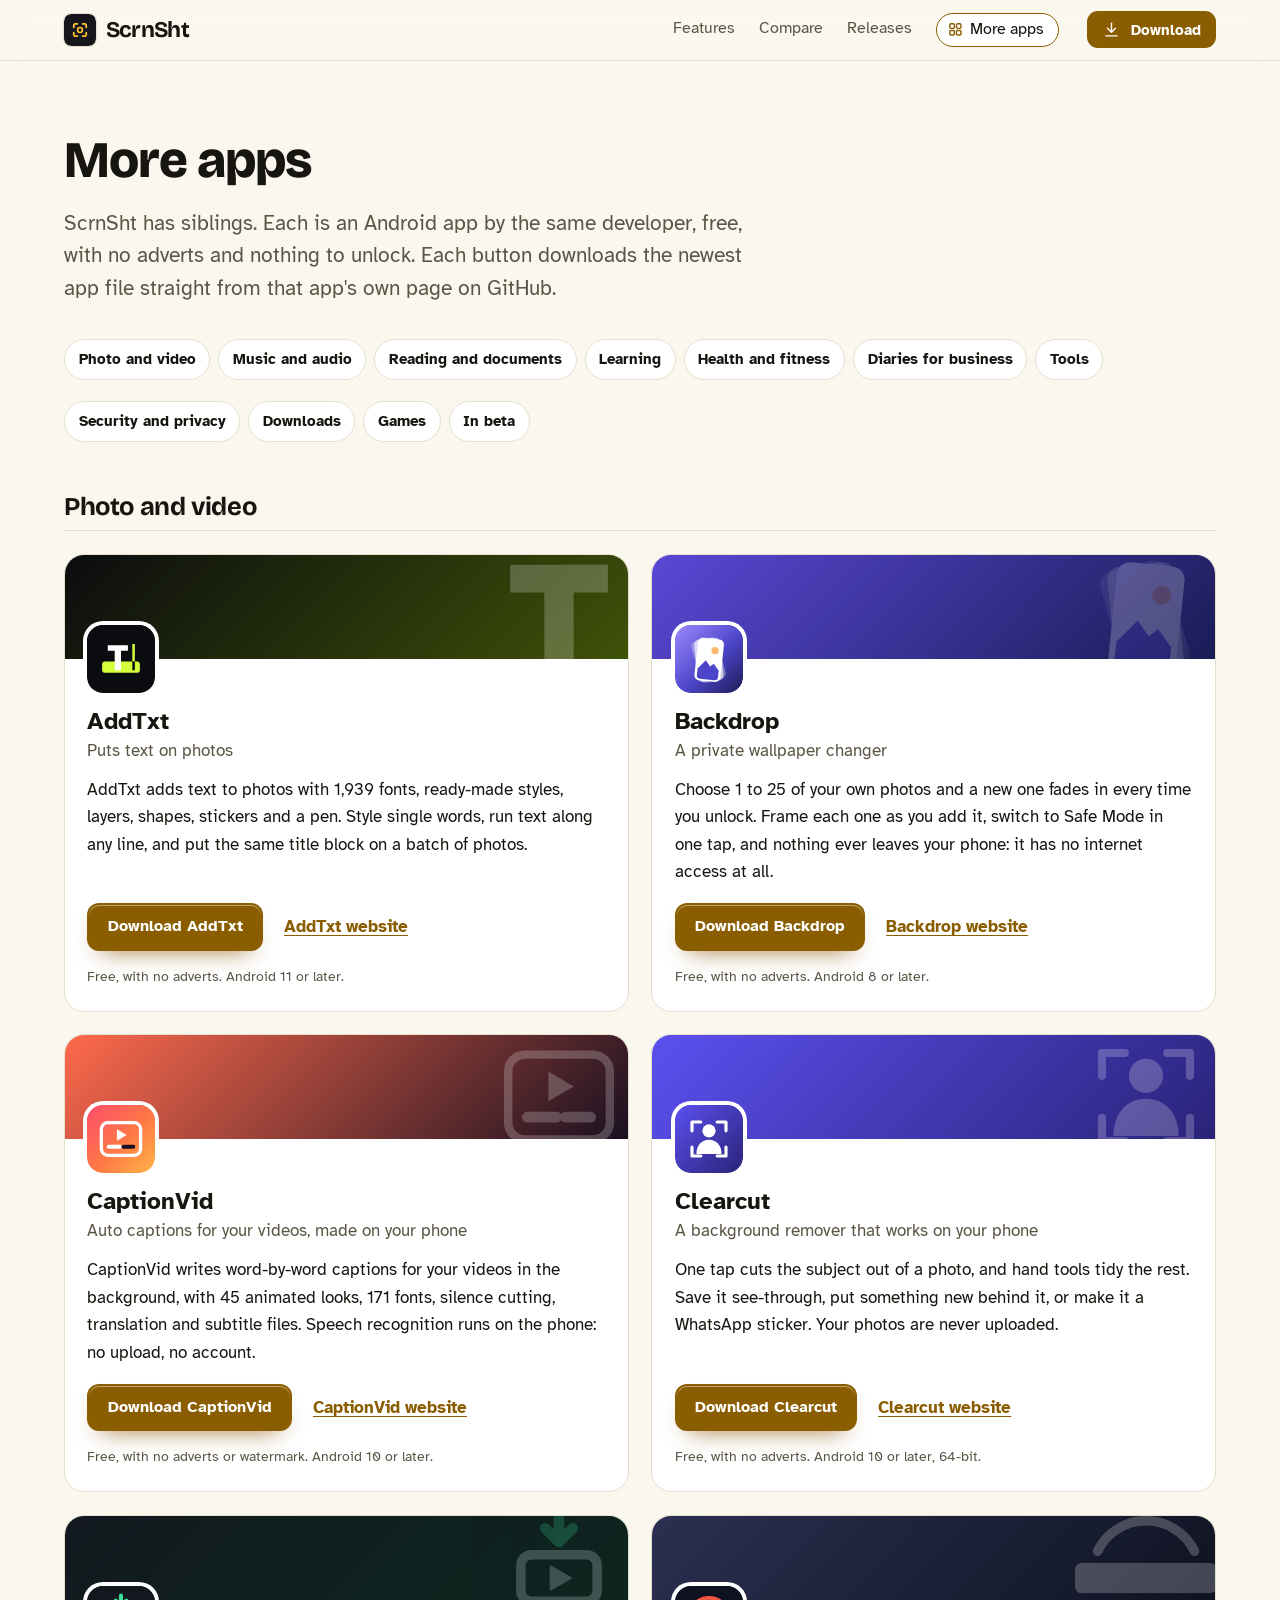
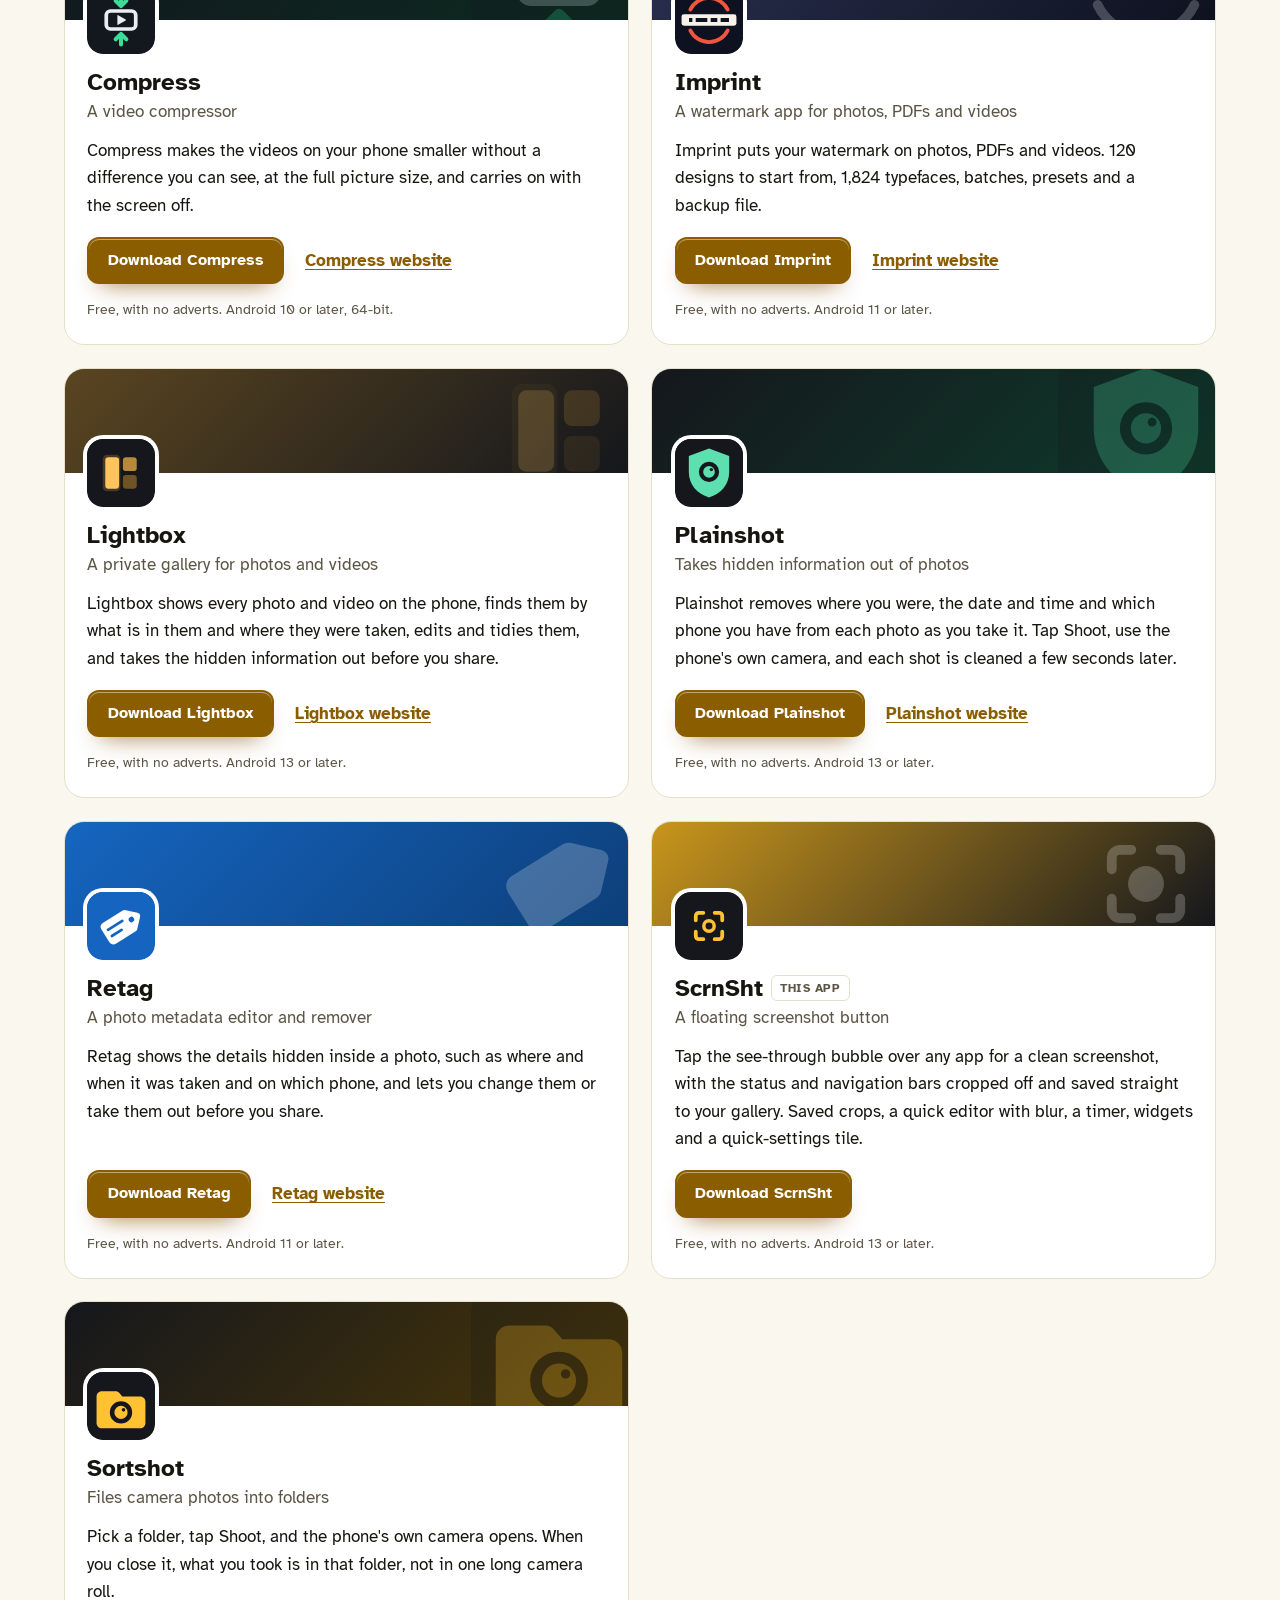
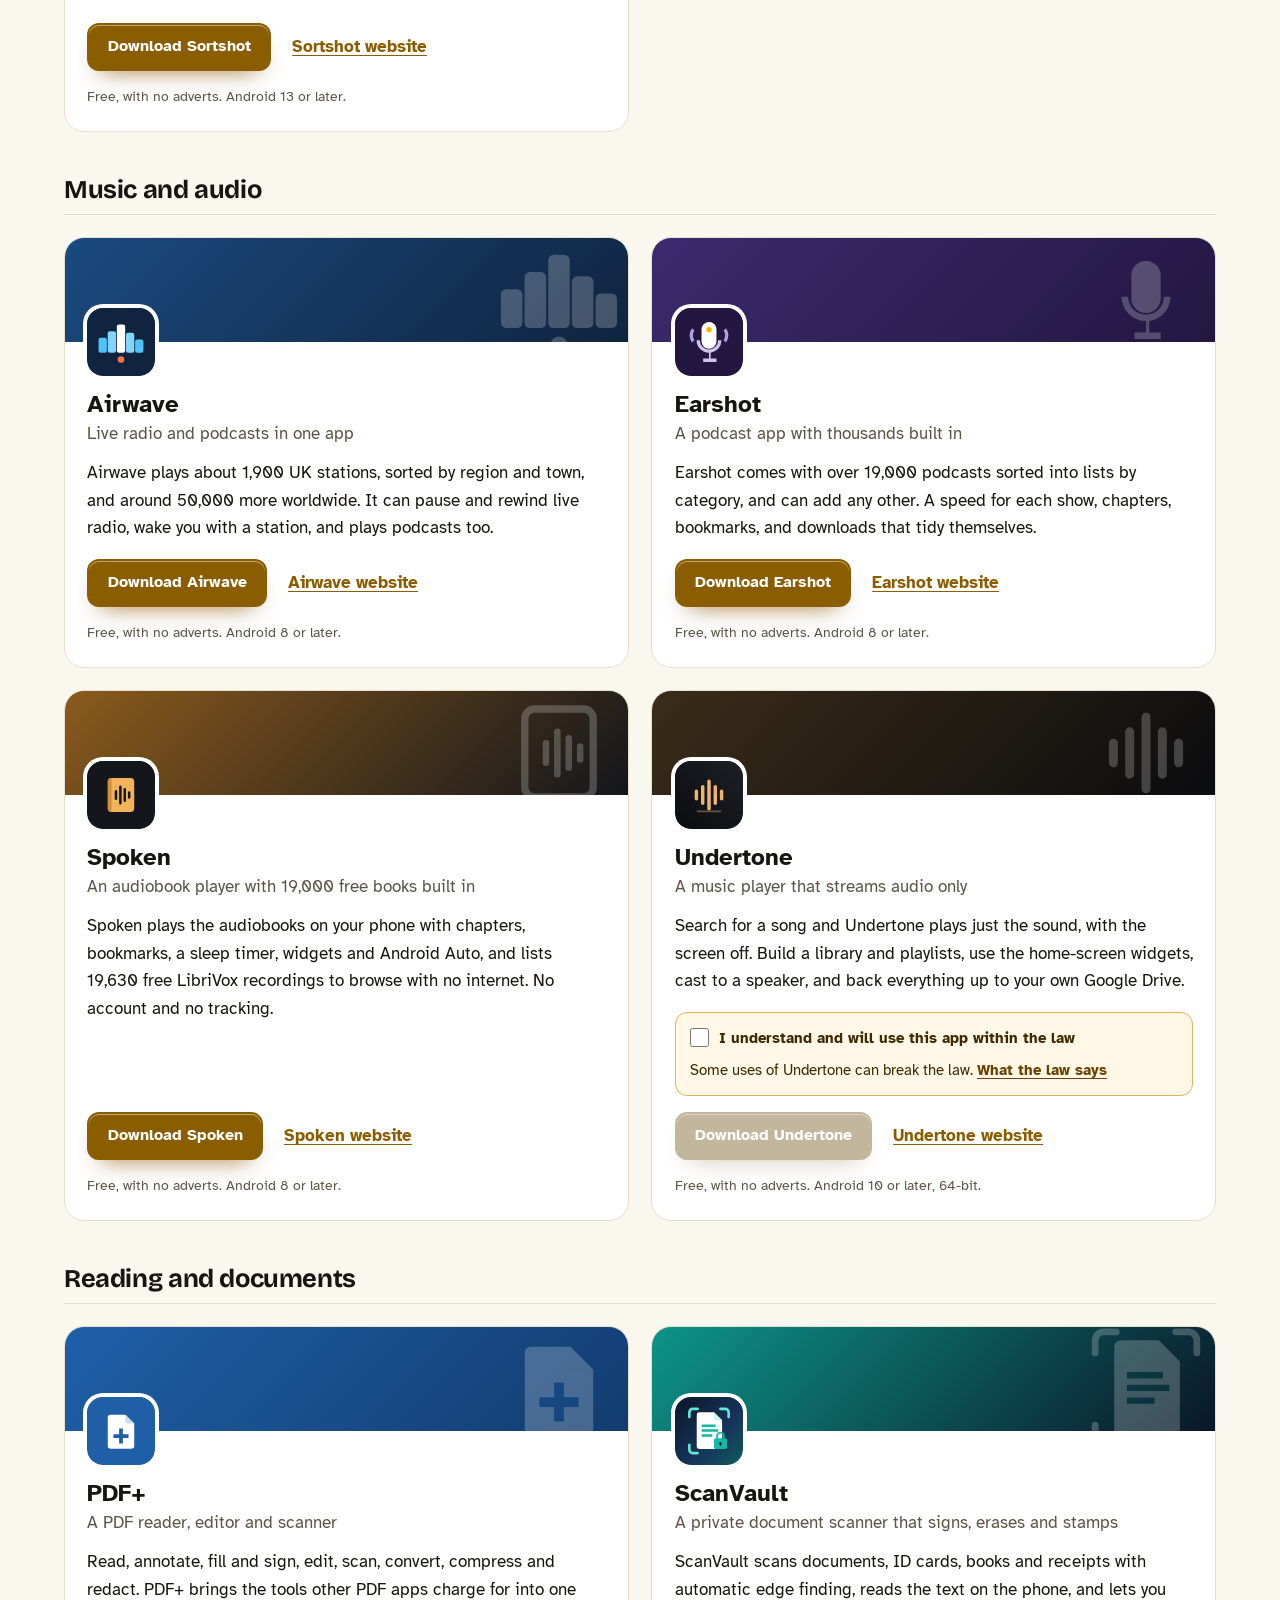
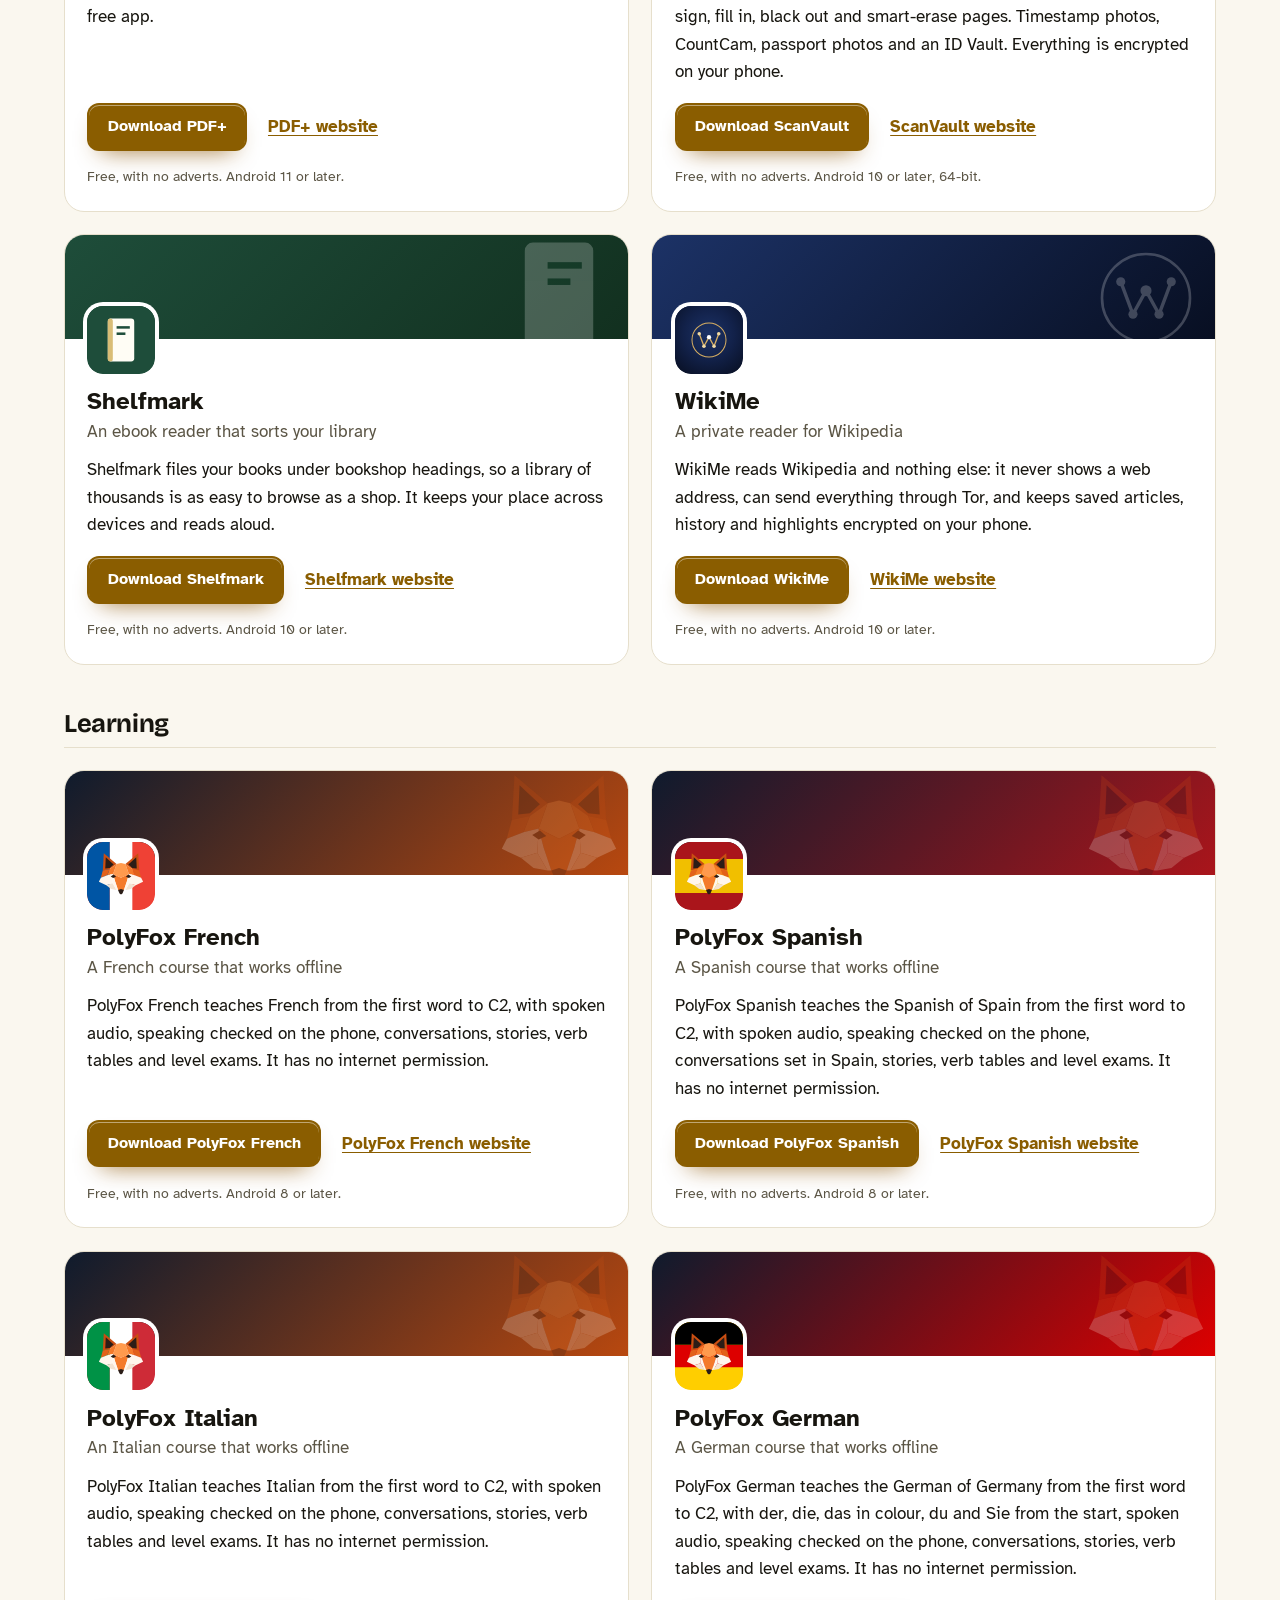
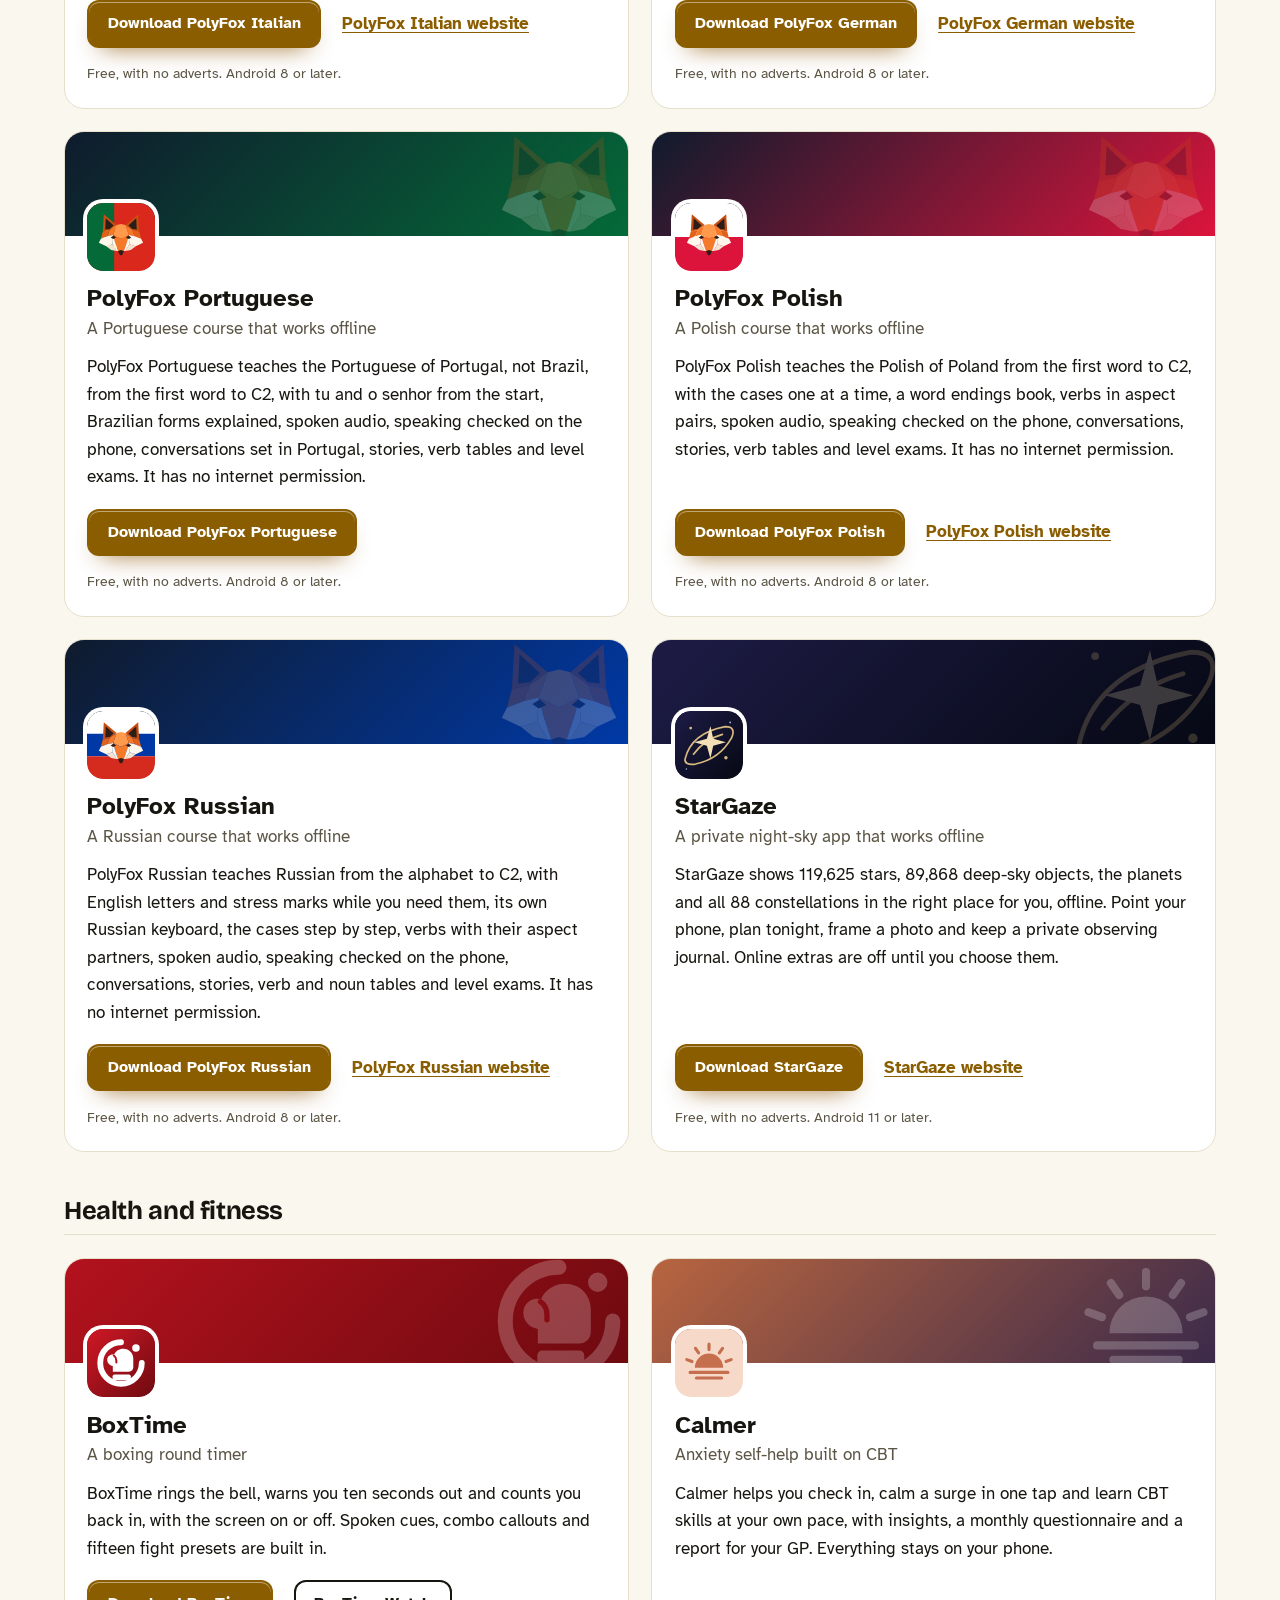
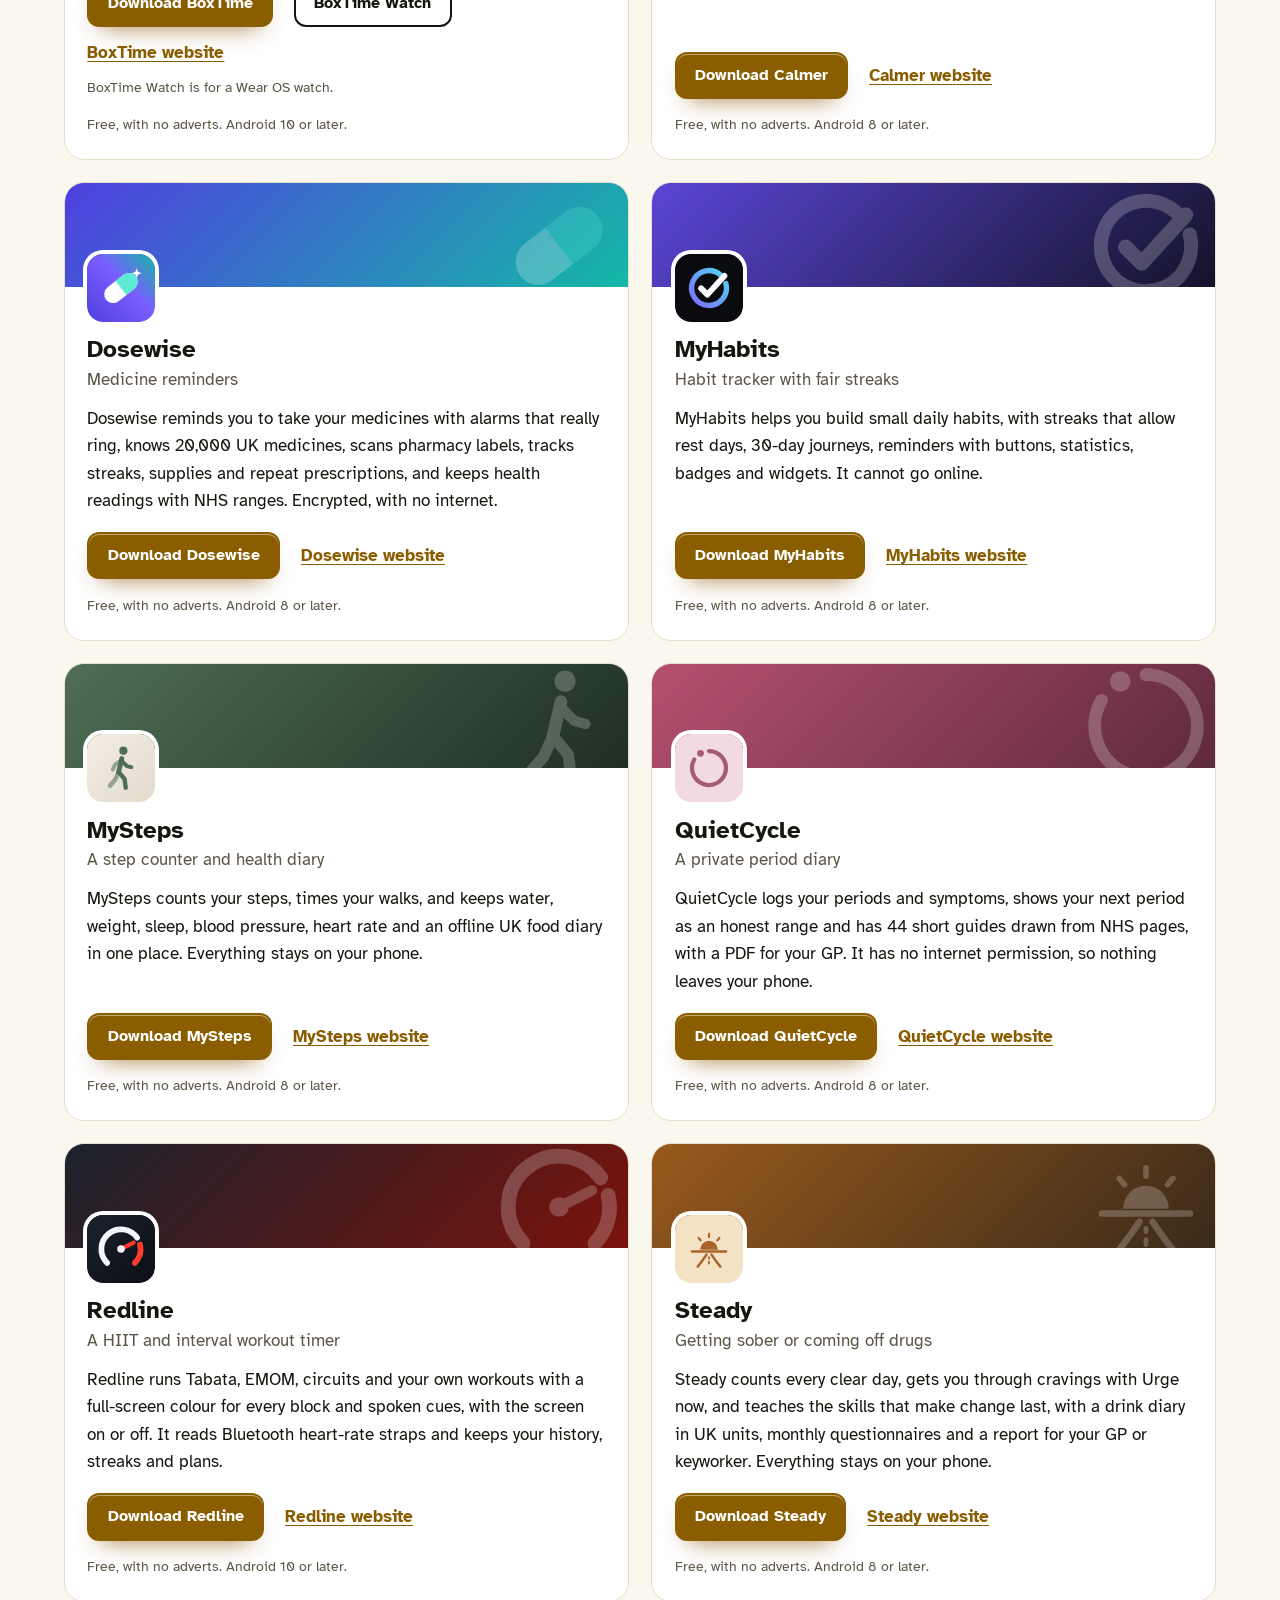
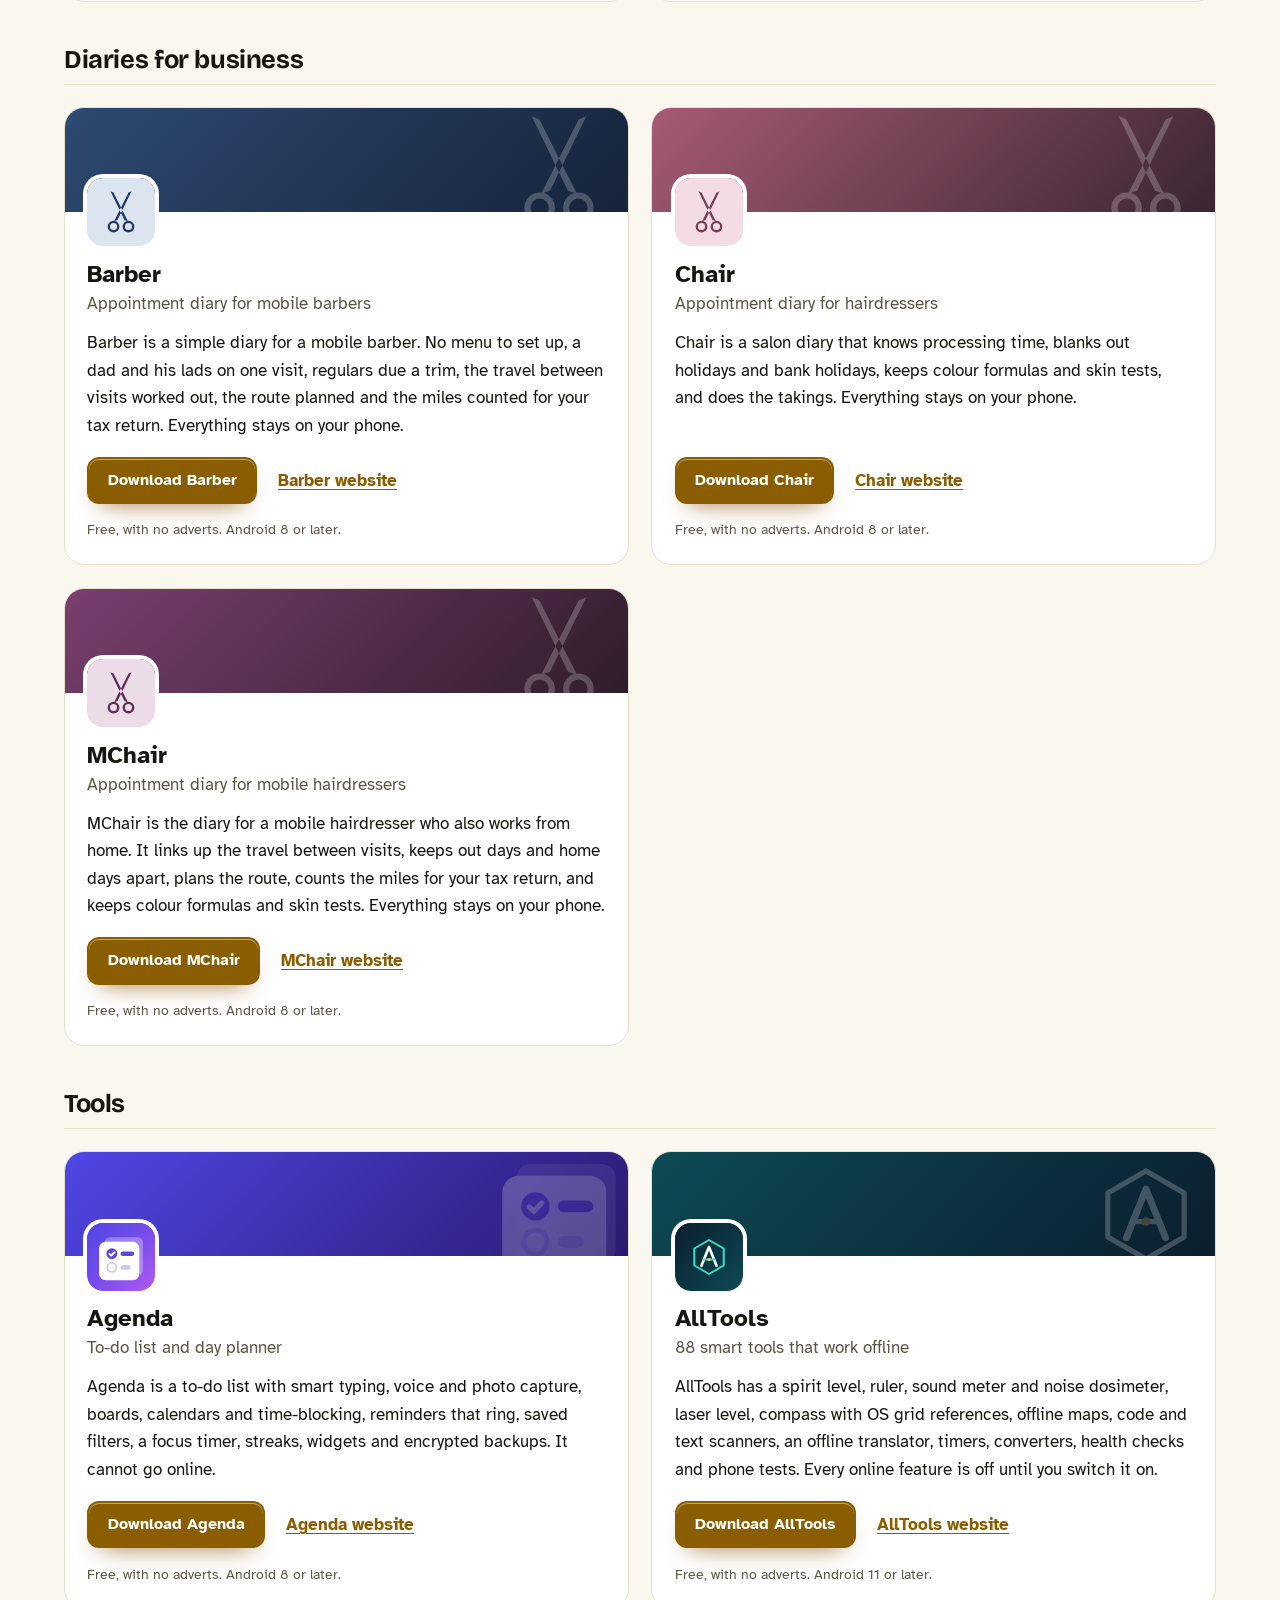
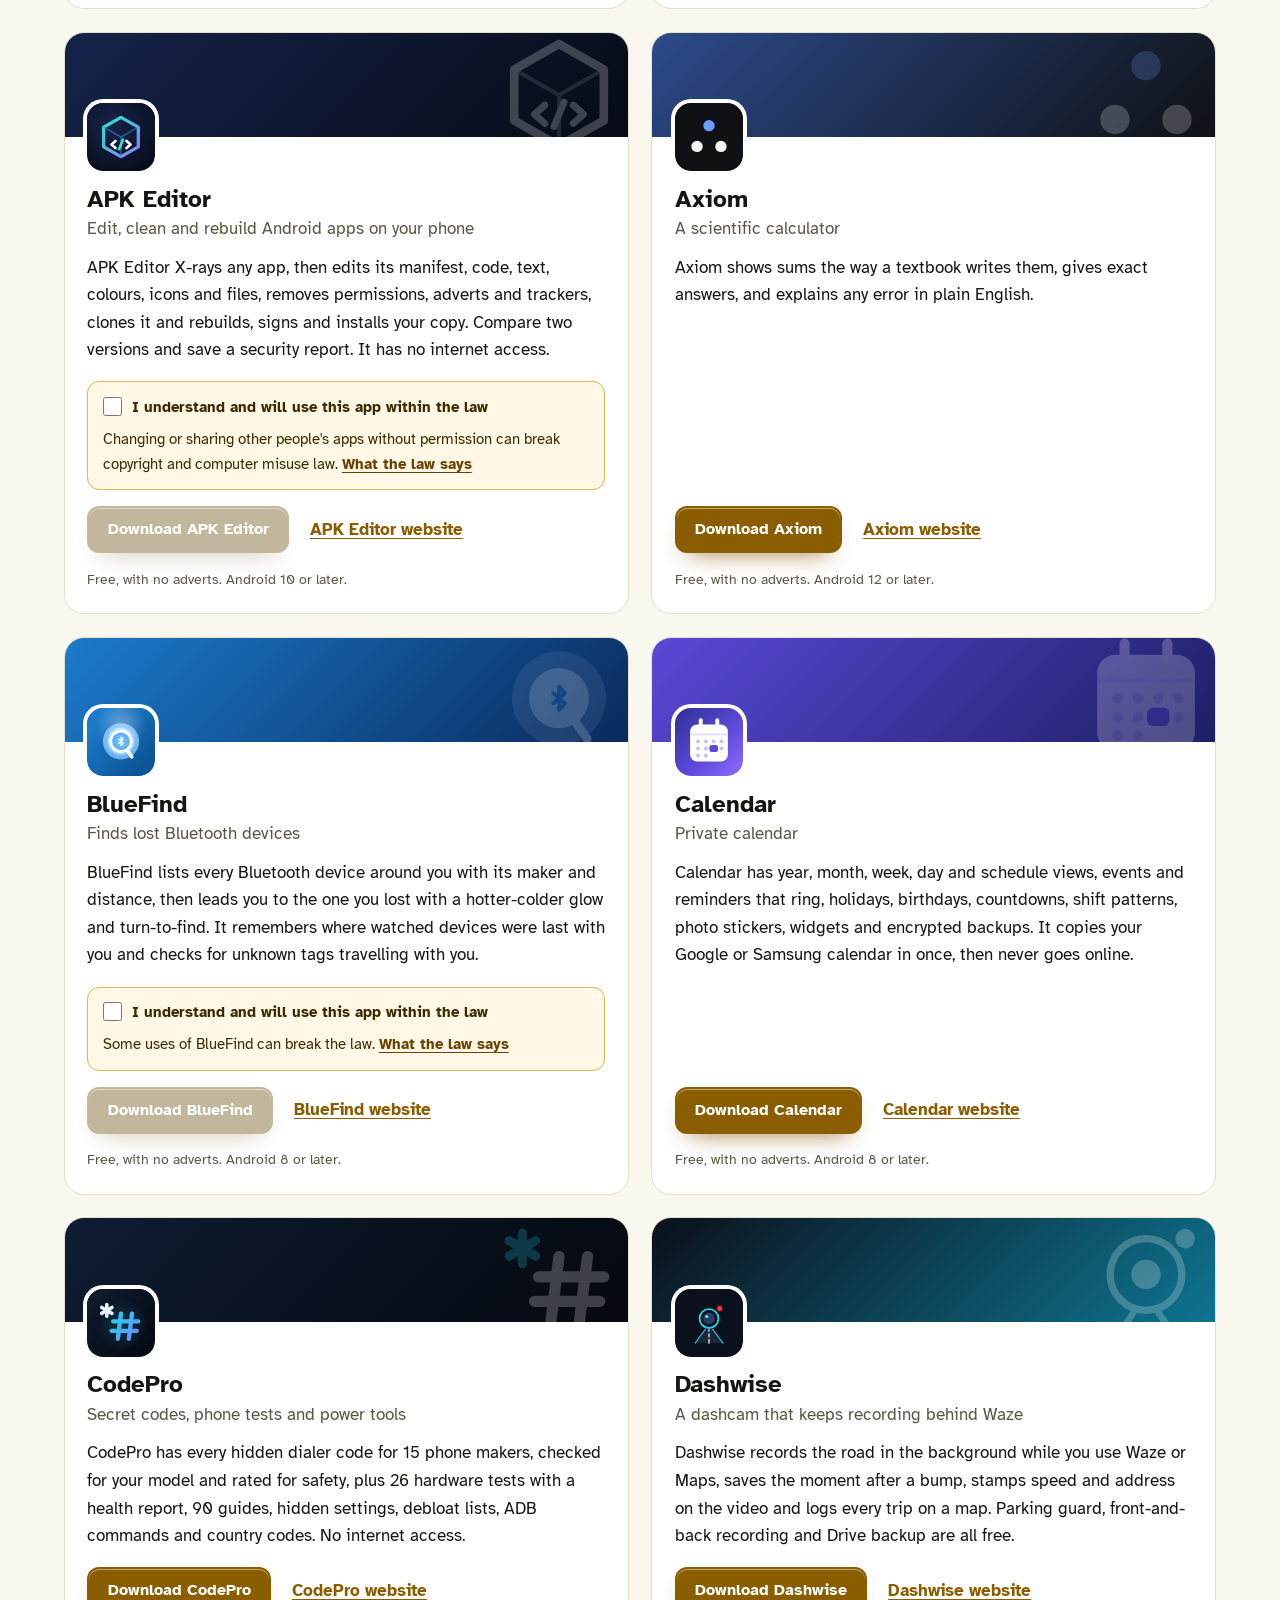
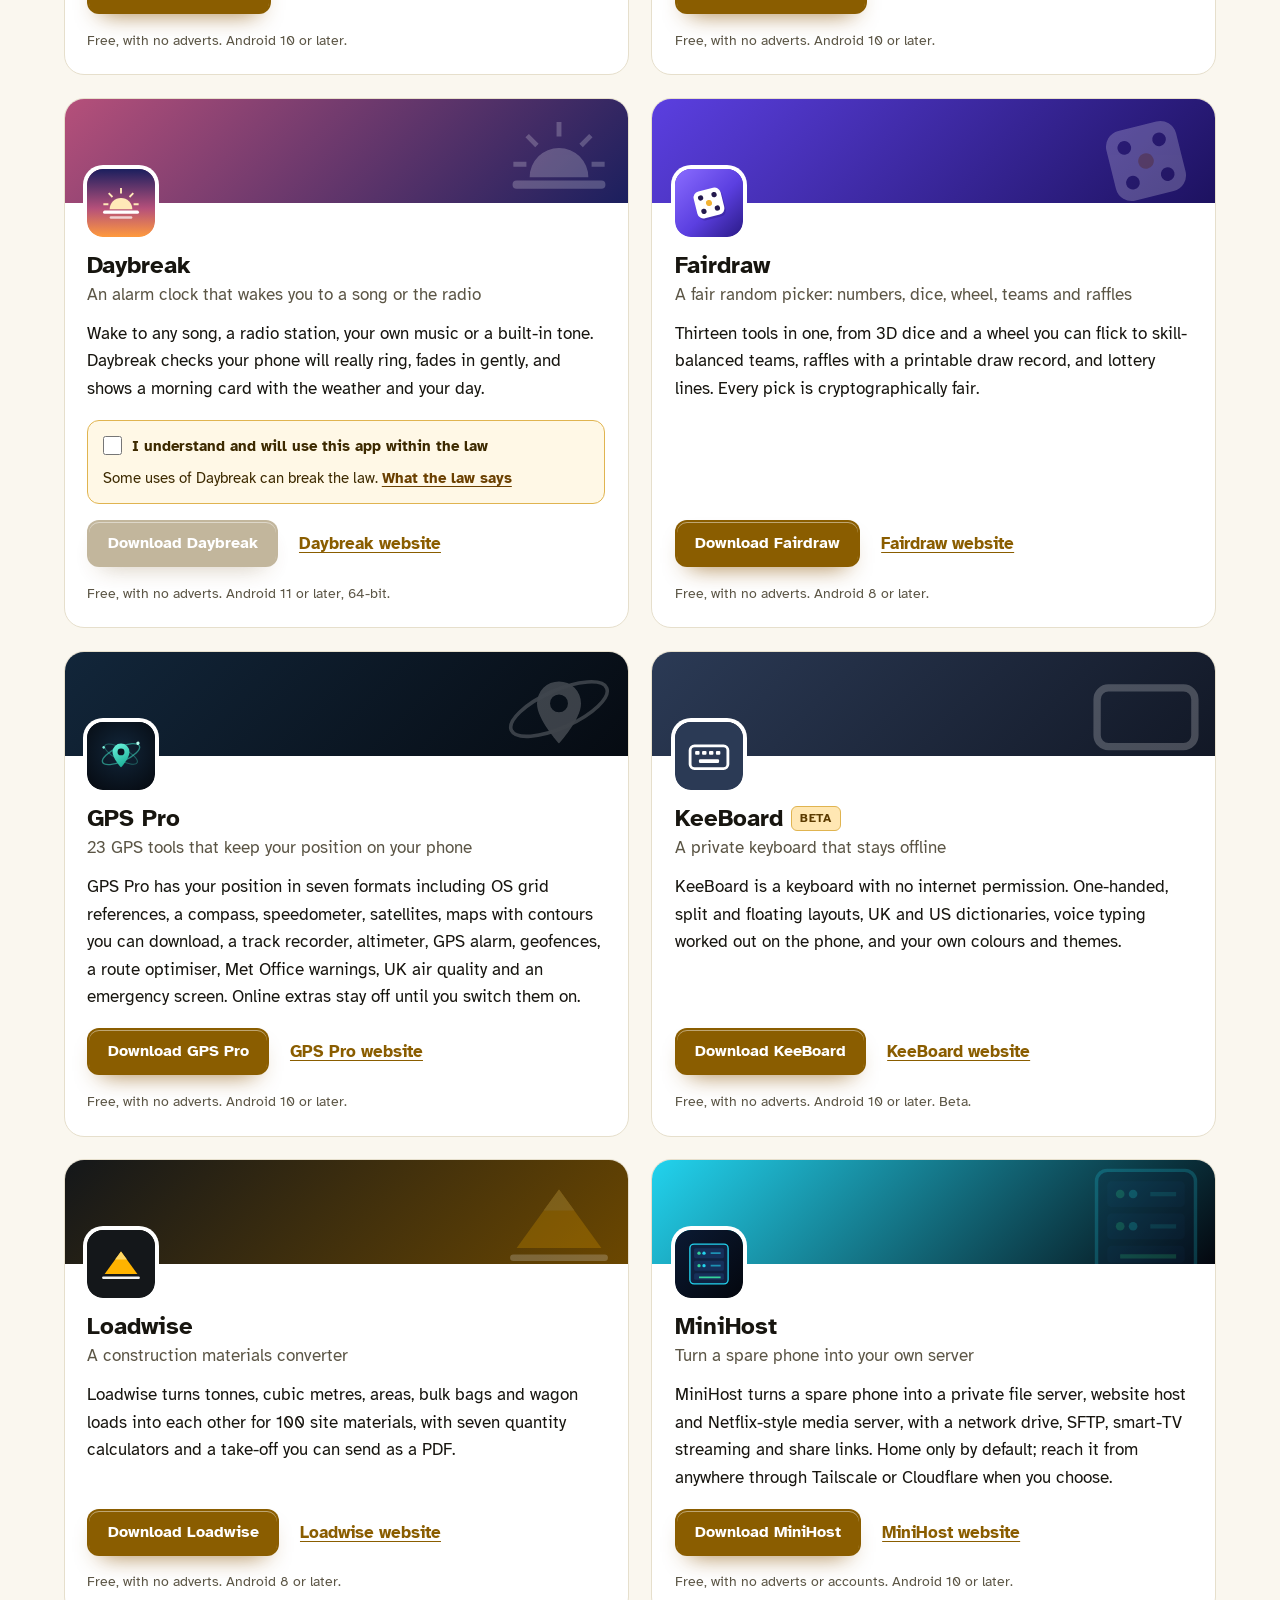
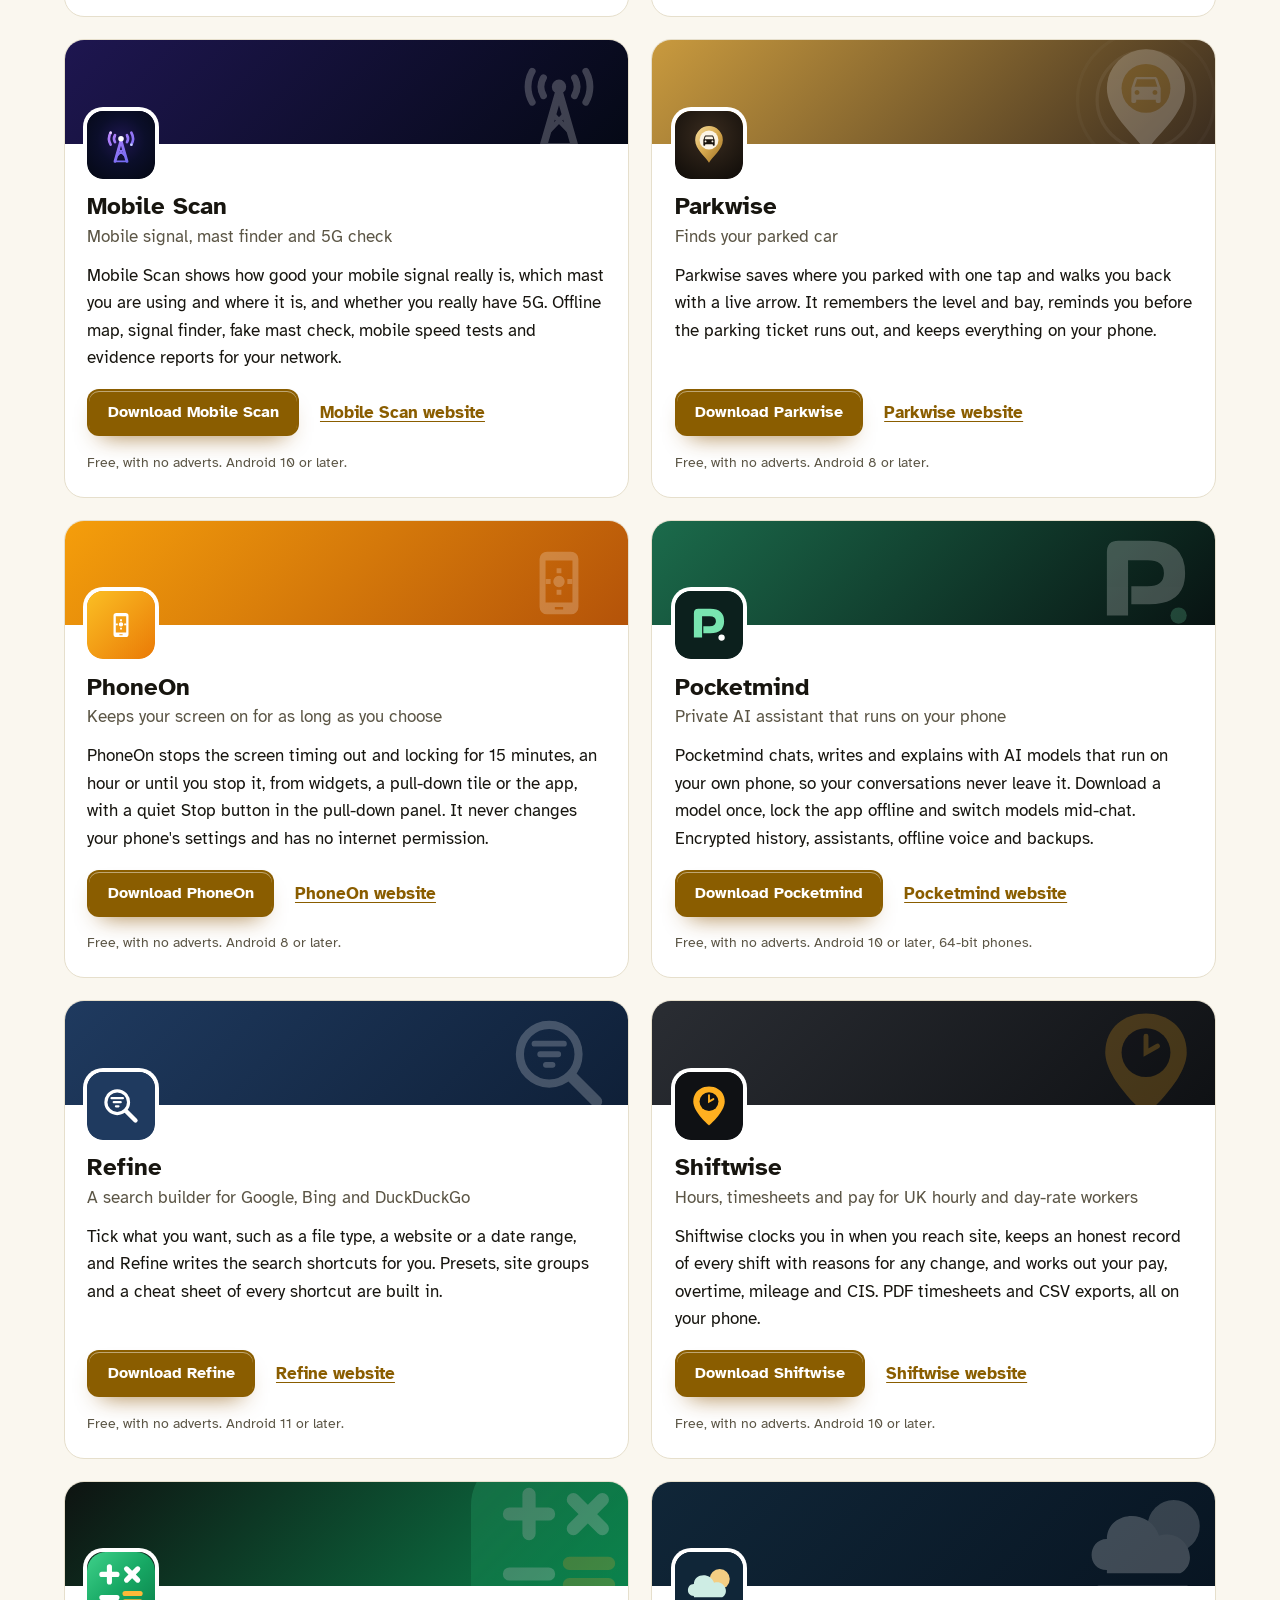
==== commit 23abc239: "More apps: add APK Editor" ====
--- a/more-apps.html
+++ b/more-apps.html
@@ -4,7 +4,7 @@
 <meta charset="utf-8">
 <meta name="viewport" content="width=device-width, initial-scale=1">
 <title>More free Android apps from the maker of ScrnSht</title>
-<meta name="description" content="All 94 free Android apps from the maker of ScrnSht, in one list by category, each with its download and a link to its website.">
+<meta name="description" content="All 95 free Android apps from the maker of ScrnSht, in one list by category, each with its download and a link to its website.">
 <meta name="author" content="Jonathan Jackson">
 <link rel="canonical" href="https://customgpter.github.io/scrnsht/more-apps.html">
 <meta name="theme-color" content="#faf7ef" media="(prefers-color-scheme: light)">
@@ -12,7 +12,7 @@
 <meta property="og:type" content="website">
 <meta property="og:site_name" content="ScrnSht">
 <meta property="og:title" content="More free Android apps from the maker of ScrnSht">
-<meta property="og:description" content="All 94 free Android apps from the maker of ScrnSht, in one list by category, each with its download and a link to its website.">
+<meta property="og:description" content="All 95 free Android apps from the maker of ScrnSht, in one list by category, each with its download and a link to its website.">
 <meta property="og:url" content="https://customgpter.github.io/scrnsht/more-apps.html">
 <meta property="og:image" content="https://customgpter.github.io/scrnsht/assets/og.png">
 <meta property="og:image:width" content="1200">
@@ -26,7 +26,7 @@
 <link rel="preload" href="./assets/fonts/atkinson-hyperlegible-latin-400-normal.woff2" as="font" type="font/woff2" crossorigin>
 <link rel="stylesheet" href="./assets/site.css?v=1">
 <link rel="stylesheet" href="./assets/house.css?v=1">
-<script type="application/ld+json">{"@context":"https://schema.org","@type":"ItemList","name":"Apps from the maker of ScrnSht","url":"https://customgpter.github.io/scrnsht/more-apps.html","itemListElement":[{"@type":"ListItem","position":1,"name":"AddTxt","url":"https://customgpter.github.io/addtxt/"},{"@type":"ListItem","position":2,"name":"Backdrop","url":"https://customgpter.github.io/backdrop/"},{"@type":"ListItem","position":3,"name":"CaptionVid","url":"https://customgpter.github.io/captionvid/"},{"@type":"ListItem","position":4,"name":"Clearcut","url":"https://customgpter.github.io/clearcut/"},{"@type":"ListItem","position":5,"name":"Compress","url":"https://customgpter.github.io/compress/"},{"@type":"ListItem","position":6,"name":"Imprint","url":"https://customgpter.github.io/imprint/"},{"@type":"ListItem","position":7,"name":"Lightbox","url":"https://customgpter.github.io/lightbox/"},{"@type":"ListItem","position":8,"name":"Plainshot","url":"https://customgpter.github.io/plainshot/"},{"@type":"ListItem","position":9,"name":"Retag","url":"https://customgpter.github.io/retag/"},{"@type":"ListItem","position":10,"name":"ScrnSht","url":"https://customgpter.github.io/scrnsht/"},{"@type":"ListItem","position":11,"name":"Sortshot","url":"https://customgpter.github.io/sortshot/"},{"@type":"ListItem","position":12,"name":"Airwave","url":"https://customgpter.github.io/airwave/"},{"@type":"ListItem","position":13,"name":"Earshot","url":"https://customgpter.github.io/earshot/"},{"@type":"ListItem","position":14,"name":"Spoken","url":"https://customgpter.github.io/spoken/"},{"@type":"ListItem","position":15,"name":"Undertone","url":"https://customgpter.github.io/undertone/"},{"@type":"ListItem","position":16,"name":"PDF+","url":"https://customgpter.github.io/pdfplus/"},{"@type":"ListItem","position":17,"name":"ScanVault","url":"https://customgpter.github.io/scanvault/"},{"@type":"ListItem","position":18,"name":"Shelfmark","url":"https://customgpter.github.io/shelfmark/"},{"@type":"ListItem","position":19,"name":"WikiMe","url":"https://customgpter.github.io/wikime/"},{"@type":"ListItem","position":20,"name":"PolyFox French","url":"https://customgpter.github.io/polyfox/"},{"@type":"ListItem","position":21,"name":"PolyFox German","url":"https://customgpter.github.io/polyfox-german/"},{"@type":"ListItem","position":22,"name":"PolyFox Polish","url":"https://customgpter.github.io/polyfox-polish/"},{"@type":"ListItem","position":23,"name":"PolyFox Russian","url":"https://customgpter.github.io/polyfox-russian/"},{"@type":"ListItem","position":24,"name":"StarGaze","url":"https://customgpter.github.io/stargaze/"},{"@type":"ListItem","position":25,"name":"BoxTime","url":"https://customgpter.github.io/boxtime/"},{"@type":"ListItem","position":26,"name":"Calmer","url":"https://customgpter.github.io/calmer/"},{"@type":"ListItem","position":27,"name":"Dosewise","url":"https://customgpter.github.io/dosewise/"},{"@type":"ListItem","position":28,"name":"MyHabits","url":"https://customgpter.github.io/myhabits/"},{"@type":"ListItem","position":29,"name":"MySteps","url":"https://customgpter.github.io/mysteps/"},{"@type":"ListItem","position":30,"name":"QuietCycle","url":"https://customgpter.github.io/quietcycle/"},{"@type":"ListItem","position":31,"name":"Redline","url":"https://customgpter.github.io/redline/"},{"@type":"ListItem","position":32,"name":"Steady","url":"https://customgpter.github.io/steady/"},{"@type":"ListItem","position":33,"name":"Barber","url":"https://customgpter.github.io/barber/"},{"@type":"ListItem","position":34,"name":"Chair","url":"https://customgpter.github.io/chair/"},{"@type":"ListItem","position":35,"name":"MChair","url":"https://customgpter.github.io/mchair/"},{"@type":"ListItem","position":36,"name":"Agenda","url":"https://customgpter.github.io/agenda/"},{"@type":"ListItem","position":37,"name":"AllTools","url":"https://customgpter.github.io/alltools/"},{"@type":"ListItem","position":38,"name":"Axiom","url":"https://customgpter.github.io/axiom/"},{"@type":"ListItem","position":39,"name":"BlueFind","url":"https://customgpter.github.io/bluefind/"},{"@type":"ListItem","position":40,"name":"Calendar","url":"https://customgpter.github.io/calendar/"},{"@type":"ListItem","position":41,"name":"CodePro","url":"https://customgpter.github.io/codepro/"},{"@type":"ListItem","position":42,"name":"Dashwise","url":"https://customgpter.github.io/dashwise/"},{"@type":"ListItem","position":43,"name":"Daybreak","url":"https://customgpter.github.io/daybreak/"},{"@type":"ListItem","position":44,"name":"Fairdraw","url":"https://customgpter.github.io/fairdraw/"},{"@type":"ListItem","position":45,"name":"GPS Pro","url":"https://customgpter.github.io/gpspro/"},{"@type":"ListItem","position":46,"name":"KeeBoard","url":"https://customgpter.github.io/keeboard/"},{"@type":"ListItem","position":47,"name":"Loadwise","url":"https://customgpter.github.io/loadwise/"},{"@type":"ListItem","position":48,"name":"MiniHost","url":"https://customgpter.github.io/minihost/"},{"@type":"ListItem","position":49,"name":"Mobile Scan","url":"https://customgpter.github.io/mobilescan/"},{"@type":"ListItem","position":50,"name":"Parkwise","url":"https://customgpter.github.io/parkwise/"},{"@type":"ListItem","position":51,"name":"Pocketmind","url":"https://customgpter.github.io/pocketmind/"},{"@type":"ListItem","position":52,"name":"Refine","url":"https://customgpter.github.io/refine/"},{"@type":"ListItem","position":53,"name":"Shiftwise","url":"https://customgpter.github.io/shiftwise/"},{"@type":"ListItem","position":54,"name":"SimpleCalc","url":"https://customgpter.github.io/simplecalc/"},{"@type":"ListItem","position":55,"name":"Skyline","url":"https://customgpter.github.io/skyline/"},{"@type":"ListItem","position":56,"name":"Slipway","url":"https://customgpter.github.io/slipway/"},{"@type":"ListItem","position":57,"name":"Tagger","url":"https://customgpter.github.io/tagger/"},{"@type":"ListItem","position":58,"name":"TotalClean","url":"https://customgpter.github.io/totalclean/"},{"@type":"ListItem","position":59,"name":"TVLink","url":"https://customgpter.github.io/tvlink/"},{"@type":"ListItem","position":60,"name":"Unbox","url":"https://customgpter.github.io/unbox/"},{"@type":"ListItem","position":61,"name":"WhatsKeep","url":"https://customgpter.github.io/whatskeep/"},{"@type":"ListItem","position":62,"name":"WiFi Scan","url":"https://customgpter.github.io/wifiscan/"},{"@type":"ListItem","position":63,"name":"Auditly","url":"https://customgpter.github.io/auditly/"},{"@type":"ListItem","position":64,"name":"Backchannel","url":"https://customgpter.github.io/backchannel/"},{"@type":"ListItem","position":65,"name":"ENotes","url":"https://customgpter.github.io/enotes/"},{"@type":"ListItem","position":66,"name":"FindMe","url":"https://customgpter.github.io/findme/"},{"@type":"ListItem","position":67,"name":"iLock","url":"https://customgpter.github.io/ilock/"},{"@type":"ListItem","position":68,"name":"ImSafe","url":"https://customgpter.github.io/imsafe/"},{"@type":"ListItem","position":69,"name":"IShred","url":"https://customgpter.github.io/ishred/"},{"@type":"ListItem","position":70,"name":"LockBox","url":"https://customgpter.github.io/lockbox/"},{"@type":"ListItem","position":71,"name":"PassVault","url":"https://customgpter.github.io/passvault/"},{"@type":"ListItem","position":72,"name":"SpyFind","url":"https://customgpter.github.io/spyfind/"},{"@type":"ListItem","position":73,"name":"TextWipe","url":"https://customgpter.github.io/textwipe/"},{"@type":"ListItem","position":74,"name":"Tracewire","url":"https://customgpter.github.io/tracewire/"},{"@type":"ListItem","position":75,"name":"Vigil","url":"https://customgpter.github.io/vigil/"},{"@type":"ListItem","position":76,"name":"Grab","url":"https://customgpter.github.io/grab/"},{"@type":"ListItem","position":77,"name":"Swarm","url":"https://customgpter.github.io/swarm/"},{"@type":"ListItem","position":78,"name":"Plane Games","url":"https://customgpter.github.io/plane-games/"},{"@type":"ListItem","position":79,"name":"Ninefold","url":"https://customgpter.github.io/ninefold/"},{"@type":"ListItem","position":80,"name":"Cubewise","url":"https://customgpter.github.io/cubewise/"},{"@type":"ListItem","position":81,"name":"Tilewise","url":"https://customgpter.github.io/tilewise/"},{"@type":"ListItem","position":82,"name":"Letterwise","url":"https://customgpter.github.io/letterwise/"},{"@type":"ListItem","position":83,"name":"Kingside","url":"https://customgpter.github.io/kingside/"},{"@type":"ListItem","position":84,"name":"Deckhand","url":"https://customgpter.github.io/deckhand/"},{"@type":"ListItem","position":85,"name":"SNESForge","url":"https://customgpter.github.io/snesforge/"},{"@type":"ListItem","position":86,"name":"Fame Boy","url":"https://customgpter.github.io/fameboy/"},{"@type":"ListItem","position":87,"name":"PSPPro","url":"https://customgpter.github.io/psppro/"},{"@type":"ListItem","position":88,"name":"MegaGen","url":"https://customgpter.github.io/megagen/"},{"@type":"ListItem","position":89,"name":"QVR","url":"https://customgpter.github.io/qvr/"},{"@type":"ListItem","position":90,"name":"QVR Watch","url":"https://customgpter.github.io/qvr-watch/"},{"@type":"ListItem","position":91,"name":"QVRLite","url":"https://customgpter.github.io/qvrlite/"},{"@type":"ListItem","position":92,"name":"Onionz","url":"https://customgpter.github.io/onionz/"},{"@type":"ListItem","position":93,"name":"OnionzWeb","url":"https://customgpter.github.io/onionzweb/"}]}</script>
+<script type="application/ld+json">{"@context":"https://schema.org","@type":"ItemList","name":"Apps from the maker of ScrnSht","url":"https://customgpter.github.io/scrnsht/more-apps.html","itemListElement":[{"@type":"ListItem","position":1,"name":"AddTxt","url":"https://customgpter.github.io/addtxt/"},{"@type":"ListItem","position":2,"name":"Backdrop","url":"https://customgpter.github.io/backdrop/"},{"@type":"ListItem","position":3,"name":"CaptionVid","url":"https://customgpter.github.io/captionvid/"},{"@type":"ListItem","position":4,"name":"Clearcut","url":"https://customgpter.github.io/clearcut/"},{"@type":"ListItem","position":5,"name":"Compress","url":"https://customgpter.github.io/compress/"},{"@type":"ListItem","position":6,"name":"Imprint","url":"https://customgpter.github.io/imprint/"},{"@type":"ListItem","position":7,"name":"Lightbox","url":"https://customgpter.github.io/lightbox/"},{"@type":"ListItem","position":8,"name":"Plainshot","url":"https://customgpter.github.io/plainshot/"},{"@type":"ListItem","position":9,"name":"Retag","url":"https://customgpter.github.io/retag/"},{"@type":"ListItem","position":10,"name":"ScrnSht","url":"https://customgpter.github.io/scrnsht/"},{"@type":"ListItem","position":11,"name":"Sortshot","url":"https://customgpter.github.io/sortshot/"},{"@type":"ListItem","position":12,"name":"Airwave","url":"https://customgpter.github.io/airwave/"},{"@type":"ListItem","position":13,"name":"Earshot","url":"https://customgpter.github.io/earshot/"},{"@type":"ListItem","position":14,"name":"Spoken","url":"https://customgpter.github.io/spoken/"},{"@type":"ListItem","position":15,"name":"Undertone","url":"https://customgpter.github.io/undertone/"},{"@type":"ListItem","position":16,"name":"PDF+","url":"https://customgpter.github.io/pdfplus/"},{"@type":"ListItem","position":17,"name":"ScanVault","url":"https://customgpter.github.io/scanvault/"},{"@type":"ListItem","position":18,"name":"Shelfmark","url":"https://customgpter.github.io/shelfmark/"},{"@type":"ListItem","position":19,"name":"WikiMe","url":"https://customgpter.github.io/wikime/"},{"@type":"ListItem","position":20,"name":"PolyFox French","url":"https://customgpter.github.io/polyfox/"},{"@type":"ListItem","position":21,"name":"PolyFox German","url":"https://customgpter.github.io/polyfox-german/"},{"@type":"ListItem","position":22,"name":"PolyFox Polish","url":"https://customgpter.github.io/polyfox-polish/"},{"@type":"ListItem","position":23,"name":"PolyFox Russian","url":"https://customgpter.github.io/polyfox-russian/"},{"@type":"ListItem","position":24,"name":"StarGaze","url":"https://customgpter.github.io/stargaze/"},{"@type":"ListItem","position":25,"name":"BoxTime","url":"https://customgpter.github.io/boxtime/"},{"@type":"ListItem","position":26,"name":"Calmer","url":"https://customgpter.github.io/calmer/"},{"@type":"ListItem","position":27,"name":"Dosewise","url":"https://customgpter.github.io/dosewise/"},{"@type":"ListItem","position":28,"name":"MyHabits","url":"https://customgpter.github.io/myhabits/"},{"@type":"ListItem","position":29,"name":"MySteps","url":"https://customgpter.github.io/mysteps/"},{"@type":"ListItem","position":30,"name":"QuietCycle","url":"https://customgpter.github.io/quietcycle/"},{"@type":"ListItem","position":31,"name":"Redline","url":"https://customgpter.github.io/redline/"},{"@type":"ListItem","position":32,"name":"Steady","url":"https://customgpter.github.io/steady/"},{"@type":"ListItem","position":33,"name":"Barber","url":"https://customgpter.github.io/barber/"},{"@type":"ListItem","position":34,"name":"Chair","url":"https://customgpter.github.io/chair/"},{"@type":"ListItem","position":35,"name":"MChair","url":"https://customgpter.github.io/mchair/"},{"@type":"ListItem","position":36,"name":"Agenda","url":"https://customgpter.github.io/agenda/"},{"@type":"ListItem","position":37,"name":"AllTools","url":"https://customgpter.github.io/alltools/"},{"@type":"ListItem","position":38,"name":"APK Editor","url":"https://customgpter.github.io/apkeditor/"},{"@type":"ListItem","position":39,"name":"Axiom","url":"https://customgpter.github.io/axiom/"},{"@type":"ListItem","position":40,"name":"BlueFind","url":"https://customgpter.github.io/bluefind/"},{"@type":"ListItem","position":41,"name":"Calendar","url":"https://customgpter.github.io/calendar/"},{"@type":"ListItem","position":42,"name":"CodePro","url":"https://customgpter.github.io/codepro/"},{"@type":"ListItem","position":43,"name":"Dashwise","url":"https://customgpter.github.io/dashwise/"},{"@type":"ListItem","position":44,"name":"Daybreak","url":"https://customgpter.github.io/daybreak/"},{"@type":"ListItem","position":45,"name":"Fairdraw","url":"https://customgpter.github.io/fairdraw/"},{"@type":"ListItem","position":46,"name":"GPS Pro","url":"https://customgpter.github.io/gpspro/"},{"@type":"ListItem","position":47,"name":"KeeBoard","url":"https://customgpter.github.io/keeboard/"},{"@type":"ListItem","position":48,"name":"Loadwise","url":"https://customgpter.github.io/loadwise/"},{"@type":"ListItem","position":49,"name":"MiniHost","url":"https://customgpter.github.io/minihost/"},{"@type":"ListItem","position":50,"name":"Mobile Scan","url":"https://customgpter.github.io/mobilescan/"},{"@type":"ListItem","position":51,"name":"Parkwise","url":"https://customgpter.github.io/parkwise/"},{"@type":"ListItem","position":52,"name":"Pocketmind","url":"https://customgpter.github.io/pocketmind/"},{"@type":"ListItem","position":53,"name":"Refine","url":"https://customgpter.github.io/refine/"},{"@type":"ListItem","position":54,"name":"Shiftwise","url":"https://customgpter.github.io/shiftwise/"},{"@type":"ListItem","position":55,"name":"SimpleCalc","url":"https://customgpter.github.io/simplecalc/"},{"@type":"ListItem","position":56,"name":"Skyline","url":"https://customgpter.github.io/skyline/"},{"@type":"ListItem","position":57,"name":"Slipway","url":"https://customgpter.github.io/slipway/"},{"@type":"ListItem","position":58,"name":"Tagger","url":"https://customgpter.github.io/tagger/"},{"@type":"ListItem","position":59,"name":"TotalClean","url":"https://customgpter.github.io/totalclean/"},{"@type":"ListItem","position":60,"name":"TVLink","url":"https://customgpter.github.io/tvlink/"},{"@type":"ListItem","position":61,"name":"Unbox","url":"https://customgpter.github.io/unbox/"},{"@type":"ListItem","position":62,"name":"WhatsKeep","url":"https://customgpter.github.io/whatskeep/"},{"@type":"ListItem","position":63,"name":"WiFi Scan","url":"https://customgpter.github.io/wifiscan/"},{"@type":"ListItem","position":64,"name":"Auditly","url":"https://customgpter.github.io/auditly/"},{"@type":"ListItem","position":65,"name":"Backchannel","url":"https://customgpter.github.io/backchannel/"},{"@type":"ListItem","position":66,"name":"ENotes","url":"https://customgpter.github.io/enotes/"},{"@type":"ListItem","position":67,"name":"FindMe","url":"https://customgpter.github.io/findme/"},{"@type":"ListItem","position":68,"name":"iLock","url":"https://customgpter.github.io/ilock/"},{"@type":"ListItem","position":69,"name":"ImSafe","url":"https://customgpter.github.io/imsafe/"},{"@type":"ListItem","position":70,"name":"IShred","url":"https://customgpter.github.io/ishred/"},{"@type":"ListItem","position":71,"name":"LockBox","url":"https://customgpter.github.io/lockbox/"},{"@type":"ListItem","position":72,"name":"PassVault","url":"https://customgpter.github.io/passvault/"},{"@type":"ListItem","position":73,"name":"SpyFind","url":"https://customgpter.github.io/spyfind/"},{"@type":"ListItem","position":74,"name":"TextWipe","url":"https://customgpter.github.io/textwipe/"},{"@type":"ListItem","position":75,"name":"Tracewire","url":"https://customgpter.github.io/tracewire/"},{"@type":"ListItem","position":76,"name":"Vigil","url":"https://customgpter.github.io/vigil/"},{"@type":"ListItem","position":77,"name":"Grab","url":"https://customgpter.github.io/grab/"},{"@type":"ListItem","position":78,"name":"Swarm","url":"https://customgpter.github.io/swarm/"},{"@type":"ListItem","position":79,"name":"Plane Games","url":"https://customgpter.github.io/plane-games/"},{"@type":"ListItem","position":80,"name":"Ninefold","url":"https://customgpter.github.io/ninefold/"},{"@type":"ListItem","position":81,"name":"Cubewise","url":"https://customgpter.github.io/cubewise/"},{"@type":"ListItem","position":82,"name":"Tilewise","url":"https://customgpter.github.io/tilewise/"},{"@type":"ListItem","position":83,"name":"Letterwise","url":"https://customgpter.github.io/letterwise/"},{"@type":"ListItem","position":84,"name":"Kingside","url":"https://customgpter.github.io/kingside/"},{"@type":"ListItem","position":85,"name":"Deckhand","url":"https://customgpter.github.io/deckhand/"},{"@type":"ListItem","position":86,"name":"SNESForge","url":"https://customgpter.github.io/snesforge/"},{"@type":"ListItem","position":87,"name":"Fame Boy","url":"https://customgpter.github.io/fameboy/"},{"@type":"ListItem","position":88,"name":"PSPPro","url":"https://customgpter.github.io/psppro/"},{"@type":"ListItem","position":89,"name":"MegaGen","url":"https://customgpter.github.io/megagen/"},{"@type":"ListItem","position":90,"name":"QVR","url":"https://customgpter.github.io/qvr/"},{"@type":"ListItem","position":91,"name":"QVR Watch","url":"https://customgpter.github.io/qvr-watch/"},{"@type":"ListItem","position":92,"name":"QVRLite","url":"https://customgpter.github.io/qvrlite/"},{"@type":"ListItem","position":93,"name":"Onionz","url":"https://customgpter.github.io/onionz/"},{"@type":"ListItem","position":94,"name":"OnionzWeb","url":"https://customgpter.github.io/onionzweb/"}]}</script>
 <link rel="stylesheet" href="./assets/apps-list.css?v=1">
 <script src="./assets/apps-list.js?v=1" defer></script>
 </head>
@@ -86,7 +86,7 @@
 <li class="mapp" style="--b:#7a3f6e;--b2:#2f1d2b"><div class="mapp-cover" aria-hidden="true"><svg viewBox="0 0 108 108"><g transform="translate(54 54) scale(1.25) translate(-54 -52)"><path fill="#fff" fill-rule="evenodd" d="M37 70.5a7.5 7.5 0 1 0 15 0a7.5 7.5 0 1 0-15 0zM40 70.5a4.5 4.5 0 1 0 9 0a4.5 4.5 0 1 0-9 0zM56 70.5a7.5 7.5 0 1 0 15 0a7.5 7.5 0 1 0-15 0zM59 70.5a4.5 4.5 0 1 0 9 0a4.5 4.5 0 1 0-9 0z"/><path fill="#fff" d="M45.2 63.6 49.6 62.2 67.4 25.6 63.6 27.2zM62.8 63.6 58.4 62.2 40.6 25.6 44.4 27.2z"/><circle cx="54" cy="49.8" r="1.8" fill="none"/></g></svg></div><div class="mapp-body"><svg class="mapp-icon" viewBox="0 0 108 108" aria-hidden="true"><rect width="108" height="108" rx="24" fill="#EBDCE8"/><g transform="translate(54 54) scale(1.25) translate(-54 -52)"><path fill="#5E2F55" fill-rule="evenodd" d="M37 70.5a7.5 7.5 0 1 0 15 0a7.5 7.5 0 1 0-15 0zM40 70.5a4.5 4.5 0 1 0 9 0a4.5 4.5 0 1 0-9 0zM56 70.5a7.5 7.5 0 1 0 15 0a7.5 7.5 0 1 0-15 0zM59 70.5a4.5 4.5 0 1 0 9 0a4.5 4.5 0 1 0-9 0z"/><path fill="#5E2F55" d="M45.2 63.6 49.6 62.2 67.4 25.6 63.6 27.2zM62.8 63.6 58.4 62.2 40.6 25.6 44.4 27.2z"/><circle cx="54" cy="49.8" r="1.8" fill="#EBDCE8"/></g></svg><h3>MChair</h3><p class="mapp-kind">Appointment diary for mobile hairdressers</p><p class="mapp-say">MChair is the diary for a mobile hairdresser who also works from home. It links up the travel between visits, keeps out days and home days apart, plans the route, counts the miles for your tax return, and keeps colour formulas and skin tests. Everything stays on your phone.</p><p class="mapp-go"><a class="button" href="https://github.com/CustomGPTer/mchair/releases/latest/download/MChair.apk">Download MChair</a><a class="mapp-site" href="https://customgpter.github.io/mchair/">MChair website</a></p><p class="mapp-needs">Free, with no adverts. Android 8 or later.</p></div></li></ul></div>
 <div class="mapps-group" role="group" aria-labelledby="apps-tools"><h2 class="mapps-cat" id="apps-tools">Tools</h2>
 <ul class="mapps"><li class="mapp" style="--b:#4f46e5;--b2:#2a1a6e"><div class="mapp-cover" aria-hidden="true"><svg viewBox="0 0 108 108"><g transform="translate(54 56) scale(1.45) translate(-52 -56)"><rect x="34" y="33" width="42" height="42" rx="6" fill="#fff" fill-opacity=".3"/><rect x="28" y="38" width="44" height="42" rx="7" fill="#fff" fill-opacity=".95"/><circle cx="42" cy="51" r="6" fill="#5b4bdb"/><path d="M39.4 51.2l1.9 1.9 3.4-3.6" stroke="#fff" stroke-width="2.2" fill="none" stroke-linecap="round" stroke-linejoin="round"/><rect x="51.5" y="48.5" width="15" height="5" rx="2.5" fill="#5b4bdb"/><circle cx="42" cy="66" r="5" fill="none" stroke="#cfc8f7" stroke-width="2"/><rect x="51.5" y="63.5" width="11" height="5" rx="2.5" fill="#cfc8f7"/></g></svg></div><div class="mapp-body"><svg class="mapp-icon" viewBox="0 0 108 108" aria-hidden="true"><defs><linearGradient id="i-agenda-agi" x1="0" y1="0" x2="1" y2="1"><stop offset="0" stop-color="#4f46e5"/><stop offset=".55" stop-color="#7c4deb"/><stop offset="1" stop-color="#b15cf0"/></linearGradient></defs><rect width="108" height="108" rx="24" fill="url(#i-agenda-agi)"/><g transform="translate(54 56) scale(1.45) translate(-52 -56)"><rect x="34" y="33" width="42" height="42" rx="6" fill="#fff" fill-opacity=".3"/><rect x="28" y="38" width="44" height="42" rx="7" fill="#fff"/><circle cx="42" cy="51" r="6" fill="#5b4bdb"/><path d="M39.4 51.2l1.9 1.9 3.4-3.6" stroke="#fff" stroke-width="2.2" fill="none" stroke-linecap="round" stroke-linejoin="round"/><rect x="51.5" y="48.5" width="15" height="5" rx="2.5" fill="#5b4bdb"/><circle cx="42" cy="66" r="5" fill="none" stroke="#cfc8f7" stroke-width="2"/><rect x="51.5" y="63.5" width="11" height="5" rx="2.5" fill="#cfc8f7"/></g></svg><h3>Agenda</h3><p class="mapp-kind">To-do list and day planner</p><p class="mapp-say">Agenda is a to-do list with smart typing, voice and photo capture, boards, calendars and time-blocking, reminders that ring, saved filters, a focus timer, streaks, widgets and encrypted backups. It cannot go online.</p><p class="mapp-go"><a class="button" href="https://github.com/CustomGPTer/agenda/releases/latest/download/Agenda.apk">Download Agenda</a><a class="mapp-site" href="https://customgpter.github.io/agenda/">Agenda website</a></p><p class="mapp-needs">Free, with no adverts. Android 8 or later.</p></div></li>
-<li class="mapp" style="--b:#0d4a55;--b2:#0b1e2e"><div class="mapp-cover" aria-hidden="true"><svg viewBox="0 0 108 108"><path d="M54 27L77.4 40.5L77.4 67.5L54 81L30.6 67.5L30.6 40.5Z" stroke="#fff" stroke-width="3.2" stroke-linejoin="round" fill="none"/><path d="M42 68L54 38L66 68" stroke="#fff" stroke-width="4.2" stroke-linecap="round" stroke-linejoin="round" fill="none"/><path d="M45.5 58L62.5 58" stroke="#fff" stroke-width="3.2" stroke-linecap="round"/><circle cx="54" cy="58" r="2.6" fill="#ffc24b"/></svg></div><div class="mapp-body"><svg class="mapp-icon" viewBox="0 0 108 108" aria-hidden="true"><defs><linearGradient id="i-alltools-atbg" x1="0" y1="0" x2="1" y2="1"><stop offset="0" stop-color="#0b1e2e"/><stop offset="1" stop-color="#0d4a55"/></linearGradient></defs><rect width="108" height="108" rx="24" fill="url(#i-alltools-atbg)"/><path d="M54 27L77.4 40.5L77.4 67.5L54 81L30.6 67.5L30.6 40.5Z" stroke="#35e0c8" stroke-width="3.2" stroke-linejoin="round" fill="none"/><path d="M42 68L54 38L66 68" stroke="#fff" stroke-width="4.2" stroke-linecap="round" stroke-linejoin="round" fill="none"/><path d="M45.5 58L62.5 58" stroke="#35e0c8" stroke-width="3.2" stroke-linecap="round"/><circle cx="54" cy="58" r="2.6" fill="#ffc24b"/></svg><h3>AllTools</h3><p class="mapp-kind">88 smart tools that work offline</p><p class="mapp-say">AllTools has a spirit level, ruler, sound meter and noise dosimeter, laser level, compass with OS grid references, offline maps, code and text scanners, an offline translator, timers, converters, health checks and phone tests. Every online feature is off until you switch it on.</p><p class="mapp-go"><a class="button" href="https://github.com/CustomGPTer/alltools/releases/latest/download/AllTools.apk">Download AllTools</a><a class="mapp-site" href="https://customgpter.github.io/alltools/">AllTools website</a></p><p class="mapp-needs">Free, with no adverts. Android 11 or later.</p></div></li><li class="mapp" style="--b:#2c4a8a;--b2:#0f1115"><div class="mapp-cover" aria-hidden="true"><svg viewBox="0 0 108 108"><circle cx="54" cy="36" r="9" fill="#6c9bff"/><circle cx="35" cy="69" r="9" fill="#f3f5f8"/><circle cx="73" cy="69" r="9" fill="#f3f5f8"/></svg></div><div class="mapp-body"><svg class="mapp-icon" viewBox="0 0 108 108" aria-hidden="true"><rect width="108" height="108" rx="24" fill="#0f1115"/><circle cx="54" cy="36" r="9" fill="#6c9bff"/><circle cx="35" cy="69" r="9" fill="#f3f5f8"/><circle cx="73" cy="69" r="9" fill="#f3f5f8"/></svg><h3>Axiom</h3><p class="mapp-kind">A scientific calculator</p><p class="mapp-say">Axiom shows sums the way a textbook writes them, gives exact answers, and explains any error in plain English.</p><p class="mapp-go"><a class="button" href="https://github.com/CustomGPTer/axiom/releases/latest/download/Axiom.apk">Download Axiom</a><a class="mapp-site" href="https://customgpter.github.io/axiom/">Axiom website</a></p><p class="mapp-needs">Free, with no adverts. Android 12 or later.</p></div></li>
+<li class="mapp" style="--b:#0d4a55;--b2:#0b1e2e"><div class="mapp-cover" aria-hidden="true"><svg viewBox="0 0 108 108"><path d="M54 27L77.4 40.5L77.4 67.5L54 81L30.6 67.5L30.6 40.5Z" stroke="#fff" stroke-width="3.2" stroke-linejoin="round" fill="none"/><path d="M42 68L54 38L66 68" stroke="#fff" stroke-width="4.2" stroke-linecap="round" stroke-linejoin="round" fill="none"/><path d="M45.5 58L62.5 58" stroke="#fff" stroke-width="3.2" stroke-linecap="round"/><circle cx="54" cy="58" r="2.6" fill="#ffc24b"/></svg></div><div class="mapp-body"><svg class="mapp-icon" viewBox="0 0 108 108" aria-hidden="true"><defs><linearGradient id="i-alltools-atbg" x1="0" y1="0" x2="1" y2="1"><stop offset="0" stop-color="#0b1e2e"/><stop offset="1" stop-color="#0d4a55"/></linearGradient></defs><rect width="108" height="108" rx="24" fill="url(#i-alltools-atbg)"/><path d="M54 27L77.4 40.5L77.4 67.5L54 81L30.6 67.5L30.6 40.5Z" stroke="#35e0c8" stroke-width="3.2" stroke-linejoin="round" fill="none"/><path d="M42 68L54 38L66 68" stroke="#fff" stroke-width="4.2" stroke-linecap="round" stroke-linejoin="round" fill="none"/><path d="M45.5 58L62.5 58" stroke="#35e0c8" stroke-width="3.2" stroke-linecap="round"/><circle cx="54" cy="58" r="2.6" fill="#ffc24b"/></svg><h3>AllTools</h3><p class="mapp-kind">88 smart tools that work offline</p><p class="mapp-say">AllTools has a spirit level, ruler, sound meter and noise dosimeter, laser level, compass with OS grid references, offline maps, code and text scanners, an offline translator, timers, converters, health checks and phone tests. Every online feature is off until you switch it on.</p><p class="mapp-go"><a class="button" href="https://github.com/CustomGPTer/alltools/releases/latest/download/AllTools.apk">Download AllTools</a><a class="mapp-site" href="https://customgpter.github.io/alltools/">AllTools website</a></p><p class="mapp-needs">Free, with no adverts. Android 11 or later.</p></div></li><li class="mapp is-gated" style="--b:#16234a;--b2:#070b16"><div class="mapp-cover" aria-hidden="true"><svg viewBox="0 0 108 108"><g transform="translate(54 54) scale(1.25) translate(-54 -52)"><path d="M54 27L76 39.5L76 64.5L54 77L32 64.5L32 39.5Z" stroke="#fff" stroke-width="4.2" stroke-linejoin="round" fill="none"/><path d="M32 39.5L54 52L76 39.5M54 52L54 77" stroke="#fff" stroke-width="2" stroke-linecap="round" fill="none" opacity=".5"/><path d="M47 57L42 61.5L47 66M61 57L66 61.5L61 66" stroke="#fff" stroke-width="3.4" stroke-linecap="round" stroke-linejoin="round" fill="none"/><path d="M56.5 55.5L51.5 67.5" stroke="#fff" stroke-width="3.4" stroke-linecap="round"/></g></svg></div><div class="mapp-body"><svg class="mapp-icon" viewBox="0 0 108 108" aria-hidden="true"><defs><radialGradient id="i-apkeditor-aebg" cx="40" cy="34" r="96" gradientUnits="userSpaceOnUse"><stop offset="0" stop-color="#16234a"/><stop offset="1" stop-color="#070b16"/></radialGradient><linearGradient id="i-apkeditor-aehx" x1="32" y1="27" x2="76" y2="77" gradientUnits="userSpaceOnUse"><stop offset="0" stop-color="#2ee6c5"/><stop offset="1" stop-color="#8b7cff"/></linearGradient></defs><rect width="108" height="108" rx="24" fill="url(#i-apkeditor-aebg)"/><g transform="translate(54 54) scale(1.25) translate(-54 -52)"><path d="M54 27L76 39.5L76 64.5L54 77L32 64.5L32 39.5Z" stroke="url(#i-apkeditor-aehx)" stroke-width="4.2" stroke-linejoin="round" fill="none"/><path d="M32 39.5L54 52L76 39.5M54 52L54 77" stroke="#3d8fd6" stroke-width="2" stroke-linecap="round" fill="none" opacity=".55"/><path d="M47 57L42 61.5L47 66M61 57L66 61.5L61 66" stroke="#fff" stroke-width="3.4" stroke-linecap="round" stroke-linejoin="round" fill="none"/><path d="M56.5 55.5L51.5 67.5" stroke="#2ee6c5" stroke-width="3.4" stroke-linecap="round"/></g></svg><h3>APK Editor</h3><p class="mapp-kind">Edit, clean and rebuild Android apps on your phone</p><p class="mapp-say">APK Editor X-rays any app, then edits its manifest, code, text, colours, icons and files, removes permissions, adverts and trackers, clones it and rebuilds, signs and installs your copy. Compare two versions and save a security report. It has no internet access.</p><div class="mapp-law" data-gate><label><input type="checkbox"> I understand and will use this app within the law</label><p>Changing or sharing other people's apps without permission can break copyright and computer misuse law. <a href="https://customgpter.github.io/apkeditor/terms.html#law">What the law says</a></p><noscript><p>Turn on JavaScript to download, or use the <a href="https://customgpter.github.io/apkeditor/">APK Editor website</a>.</p></noscript></div><p class="mapp-go"><a class="button" data-href="https://github.com/CustomGPTer/apkeditor/releases/latest/download/APKEditor.apk" aria-disabled="true" role="link" tabindex="-1">Download APK Editor</a><a class="mapp-site" href="https://customgpter.github.io/apkeditor/">APK Editor website</a></p><p class="mapp-needs">Free, with no adverts. Android 10 or later.</p></div></li><li class="mapp" style="--b:#2c4a8a;--b2:#0f1115"><div class="mapp-cover" aria-hidden="true"><svg viewBox="0 0 108 108"><circle cx="54" cy="36" r="9" fill="#6c9bff"/><circle cx="35" cy="69" r="9" fill="#f3f5f8"/><circle cx="73" cy="69" r="9" fill="#f3f5f8"/></svg></div><div class="mapp-body"><svg class="mapp-icon" viewBox="0 0 108 108" aria-hidden="true"><rect width="108" height="108" rx="24" fill="#0f1115"/><circle cx="54" cy="36" r="9" fill="#6c9bff"/><circle cx="35" cy="69" r="9" fill="#f3f5f8"/><circle cx="73" cy="69" r="9" fill="#f3f5f8"/></svg><h3>Axiom</h3><p class="mapp-kind">A scientific calculator</p><p class="mapp-say">Axiom shows sums the way a textbook writes them, gives exact answers, and explains any error in plain English.</p><p class="mapp-go"><a class="button" href="https://github.com/CustomGPTer/axiom/releases/latest/download/Axiom.apk">Download Axiom</a><a class="mapp-site" href="https://customgpter.github.io/axiom/">Axiom website</a></p><p class="mapp-needs">Free, with no adverts. Android 12 or later.</p></div></li>
 <li class="mapp is-gated" style="--b:#1b7bcb;--b2:#0a2a5c"><div class="mapp-cover" aria-hidden="true"><svg viewBox="0 0 108 108"><circle cx="54" cy="52.92" r="28.8" fill="#fff" fill-opacity=".35"/><path d="M63 65.88L71.28 77.76" stroke="#fff" stroke-width="5.4" stroke-linecap="round"/><circle cx="54" cy="52.92" r="18.36" fill="#fff" fill-opacity=".95"/><path d="M50.4 49.75L57.6 56.09L54 60.12L54 45.72L57.6 49.75L50.4 56.09" fill="none" stroke="#1B7BCB" stroke-width="2.2" stroke-linecap="round" stroke-linejoin="round"/></svg></div><div class="mapp-body"><svg class="mapp-icon" viewBox="0 0 108 108" aria-hidden="true"><defs><linearGradient id="i-bluefind-bfa" gradientUnits="userSpaceOnUse" x1="18" y1="18" x2="90" y2="90"><stop offset="0" stop-color="#1B7BCB"/><stop offset="1" stop-color="#0D5596"/></linearGradient><radialGradient id="i-bluefind-bfb" gradientUnits="userSpaceOnUse" cx="54" cy="26" r="40"><stop offset="0" stop-color="#fff" stop-opacity=".33"/><stop offset="1" stop-color="#fff" stop-opacity="0"/></radialGradient><radialGradient id="i-bluefind-bfc" gradientUnits="userSpaceOnUse" cx="54" cy="39.6" r="39.6"><stop offset="0" stop-color="#B7E0FF"/><stop offset=".6" stop-color="#7FC0F5"/><stop offset="1" stop-color="#6AB0EC"/></radialGradient><radialGradient id="i-bluefind-bfd" gradientUnits="userSpaceOnUse" cx="54" cy="52.92" r="14.4"><stop offset="0" stop-color="#79C3FF"/><stop offset="1" stop-color="#5AAEF5"/></radialGradient></defs><rect width="108" height="108" rx="24" fill="url(#i-bluefind-bfa)"/><rect width="108" height="108" rx="24" fill="url(#i-bluefind-bfb)"/><circle cx="54" cy="52.92" r="28.8" fill="url(#i-bluefind-bfc)"/><circle cx="54" cy="52.92" r="21.6" fill="#fff" fill-opacity=".35"/><path d="M63 65.88L71.28 77.76" stroke="#fff" stroke-width="5.4" stroke-linecap="round"/><circle cx="54" cy="52.92" r="18.36" fill="#fff"/><circle cx="54" cy="52.92" r="14.04" fill="url(#i-bluefind-bfd)"/><path d="M50.4 49.75L57.6 56.09L54 60.12L54 45.72L57.6 49.75L50.4 56.09" fill="none" stroke="#fff" stroke-width="1.87" stroke-linecap="round" stroke-linejoin="round"/></svg><h3>BlueFind</h3><p class="mapp-kind">Finds lost Bluetooth devices</p><p class="mapp-say">BlueFind lists every Bluetooth device around you with its maker and distance, then leads you to the one you lost with a hotter-colder glow and turn-to-find. It remembers where watched devices were last with you and checks for unknown tags travelling with you.</p><div class="mapp-law" data-gate><label><input type="checkbox"> I understand and will use this app within the law</label><p>Some uses of BlueFind can break the law. <a href="https://customgpter.github.io/bluefind/terms.html#law">What the law says</a></p><noscript><p>Turn on JavaScript to download, or use the <a href="https://customgpter.github.io/bluefind/">BlueFind website</a>.</p></noscript></div><p class="mapp-go"><a class="button" data-href="https://github.com/CustomGPTer/bluefind/releases/latest/download/BlueFind.apk" aria-disabled="true" role="link" tabindex="-1">Download BlueFind</a><a class="mapp-site" href="https://customgpter.github.io/bluefind/">BlueFind website</a></p><p class="mapp-needs">Free, with no adverts. Android 8 or later.</p></div></li>
 <li class="mapp" style="--b:#5a48d8;--b2:#1d1f63"><div class="mapp-cover" aria-hidden="true"><svg viewBox="0 0 108 108"><g transform="translate(54 55) scale(1.25) translate(-54 -55)"><path d="M39,32 h30 a9,9 0 0 1 9,9 v29 a9,9 0 0 1 -9,9 h-30 a9,9 0 0 1 -9,-9 v-29 a9,9 0 0 1 9,-9 z" fill="#fff" fill-opacity=".95"/><rect x="41" y="24" width="5" height="13" rx="2.5" fill="#fff"/><rect x="62" y="24" width="5" height="13" rx="2.5" fill="#fff"/><rect x="30" y="43.5" width="48" height="2.2" fill="#e3deff"/><g fill="#c9c2f7"><circle cx="40" cy="53.5" r="2.6"/><circle cx="50" cy="53.5" r="2.6"/><circle cx="60" cy="53.5" r="2.6"/><circle cx="70" cy="53.5" r="2.6"/><circle cx="40" cy="62.5" r="2.6"/><circle cx="50" cy="62.5" r="2.6"/><circle cx="70" cy="62.5" r="2.6"/><circle cx="40" cy="71.5" r="2.6"/><circle cx="50" cy="71.5" r="2.6"/></g><rect x="54.5" y="58" width="11" height="9" rx="3" fill="#5a48d8"/></g></svg></div><div class="mapp-body"><svg class="mapp-icon" viewBox="0 0 108 108" aria-hidden="true"><defs><linearGradient id="i-calendar-cli" x1="0" y1="0" x2="1" y2="1"><stop offset="0" stop-color="#2e3192"/><stop offset=".55" stop-color="#5a48d8"/><stop offset="1" stop-color="#8f6bff"/></linearGradient></defs><rect width="108" height="108" rx="24" fill="url(#i-calendar-cli)"/><g transform="translate(54 55) scale(1.25) translate(-54 -55)"><path d="M39,32 h30 a9,9 0 0 1 9,9 v29 a9,9 0 0 1 -9,9 h-30 a9,9 0 0 1 -9,-9 v-29 a9,9 0 0 1 9,-9 z" fill="#fff"/><rect x="41" y="24" width="5" height="13" rx="2.5" fill="#fff"/><rect x="62" y="24" width="5" height="13" rx="2.5" fill="#fff"/><rect x="30" y="43.5" width="48" height="2.2" fill="#e3deff"/><g fill="#c9c2f7"><circle cx="40" cy="53.5" r="2.6"/><circle cx="50" cy="53.5" r="2.6"/><circle cx="60" cy="53.5" r="2.6"/><circle cx="70" cy="53.5" r="2.6"/><circle cx="40" cy="62.5" r="2.6"/><circle cx="50" cy="62.5" r="2.6"/><circle cx="70" cy="62.5" r="2.6"/><circle cx="40" cy="71.5" r="2.6"/><circle cx="50" cy="71.5" r="2.6"/></g><rect x="54.5" y="58" width="11" height="9" rx="3" fill="#5a48d8"/></g></svg><h3>Calendar</h3><p class="mapp-kind">Private calendar</p><p class="mapp-say">Calendar has year, month, week, day and schedule views, events and reminders that ring, holidays, birthdays, countdowns, shift patterns, photo stickers, widgets and encrypted backups. It copies your Google or Samsung calendar in once, then never goes online.</p><p class="mapp-go"><a class="button" href="https://github.com/CustomGPTer/calendar/releases/latest/download/Calendar.apk">Download Calendar</a><a class="mapp-site" href="https://customgpter.github.io/calendar/">Calendar website</a></p><p class="mapp-needs">Free, with no adverts. Android 8 or later.</p></div></li>
 <li class="mapp" style="--b:#0f1c33;--b2:#05080f"><div class="mapp-cover" aria-hidden="true"><svg viewBox="0 0 108 108"><g transform="translate(54 54) scale(1.25) translate(-54 -54)"><path d="M54 42L50 74M68 42L64 74M44 52L76 52M42 64L74 64" fill="none" stroke="#fff" stroke-width="5.5" stroke-linecap="round"/><path d="M36 30.5L36 45.5M29.5 34.25L42.5 41.75M29.5 41.75L42.5 34.25" fill="none" stroke="#22D3EE" stroke-width="4.5" stroke-linecap="round"/></g></svg></div><div class="mapp-body"><svg class="mapp-icon" viewBox="0 0 108 108" aria-hidden="true"><defs><linearGradient id="i-codepro-cpbg" x1="0" y1="0" x2="1" y2="1"><stop offset="0" stop-color="#0F1C33"/><stop offset="1" stop-color="#05080F"/></linearGradient><radialGradient id="i-codepro-cpgl" cx="58" cy="58" r="40" gradientUnits="userSpaceOnUse"><stop offset="0" stop-color="#22D3EE" stop-opacity=".2"/><stop offset="1" stop-color="#22D3EE" stop-opacity="0"/></radialGradient><linearGradient id="i-codepro-cphs" x1="42" y1="42" x2="76" y2="74" gradientUnits="userSpaceOnUse"><stop offset="0" stop-color="#22D3EE"/><stop offset="1" stop-color="#6E8BFF"/></linearGradient></defs><rect width="108" height="108" rx="24" fill="url(#i-codepro-cpbg)"/><circle cx="54" cy="54" r="40" fill="url(#i-codepro-cpgl)"/><g transform="translate(54 54) scale(1.25) translate(-54 -54)"><path d="M54 42L50 74M68 42L64 74M44 52L76 52M42 64L74 64" fill="none" stroke="url(#i-codepro-cphs)" stroke-width="5.5" stroke-linecap="round"/><path d="M36 30.5L36 45.5M29.5 34.25L42.5 41.75M29.5 41.75L42.5 34.25" fill="none" stroke="#EAF2FF" stroke-width="4.5" stroke-linecap="round"/></g></svg><h3>CodePro</h3><p class="mapp-kind">Secret codes, phone tests and power tools</p><p class="mapp-say">CodePro has every hidden dialer code for 15 phone makers, checked for your model and rated for safety, plus 26 hardware tests with a health report, 90 guides, hidden settings, debloat lists, ADB commands and country codes. No internet access.</p><p class="mapp-go"><a class="button" href="https://github.com/CustomGPTer/codepro/releases/latest/download/CodePro.apk">Download CodePro</a><a class="mapp-site" href="https://customgpter.github.io/codepro/">CodePro website</a></p><p class="mapp-needs">Free, with no adverts. Android 10 or later.</p></div></li>
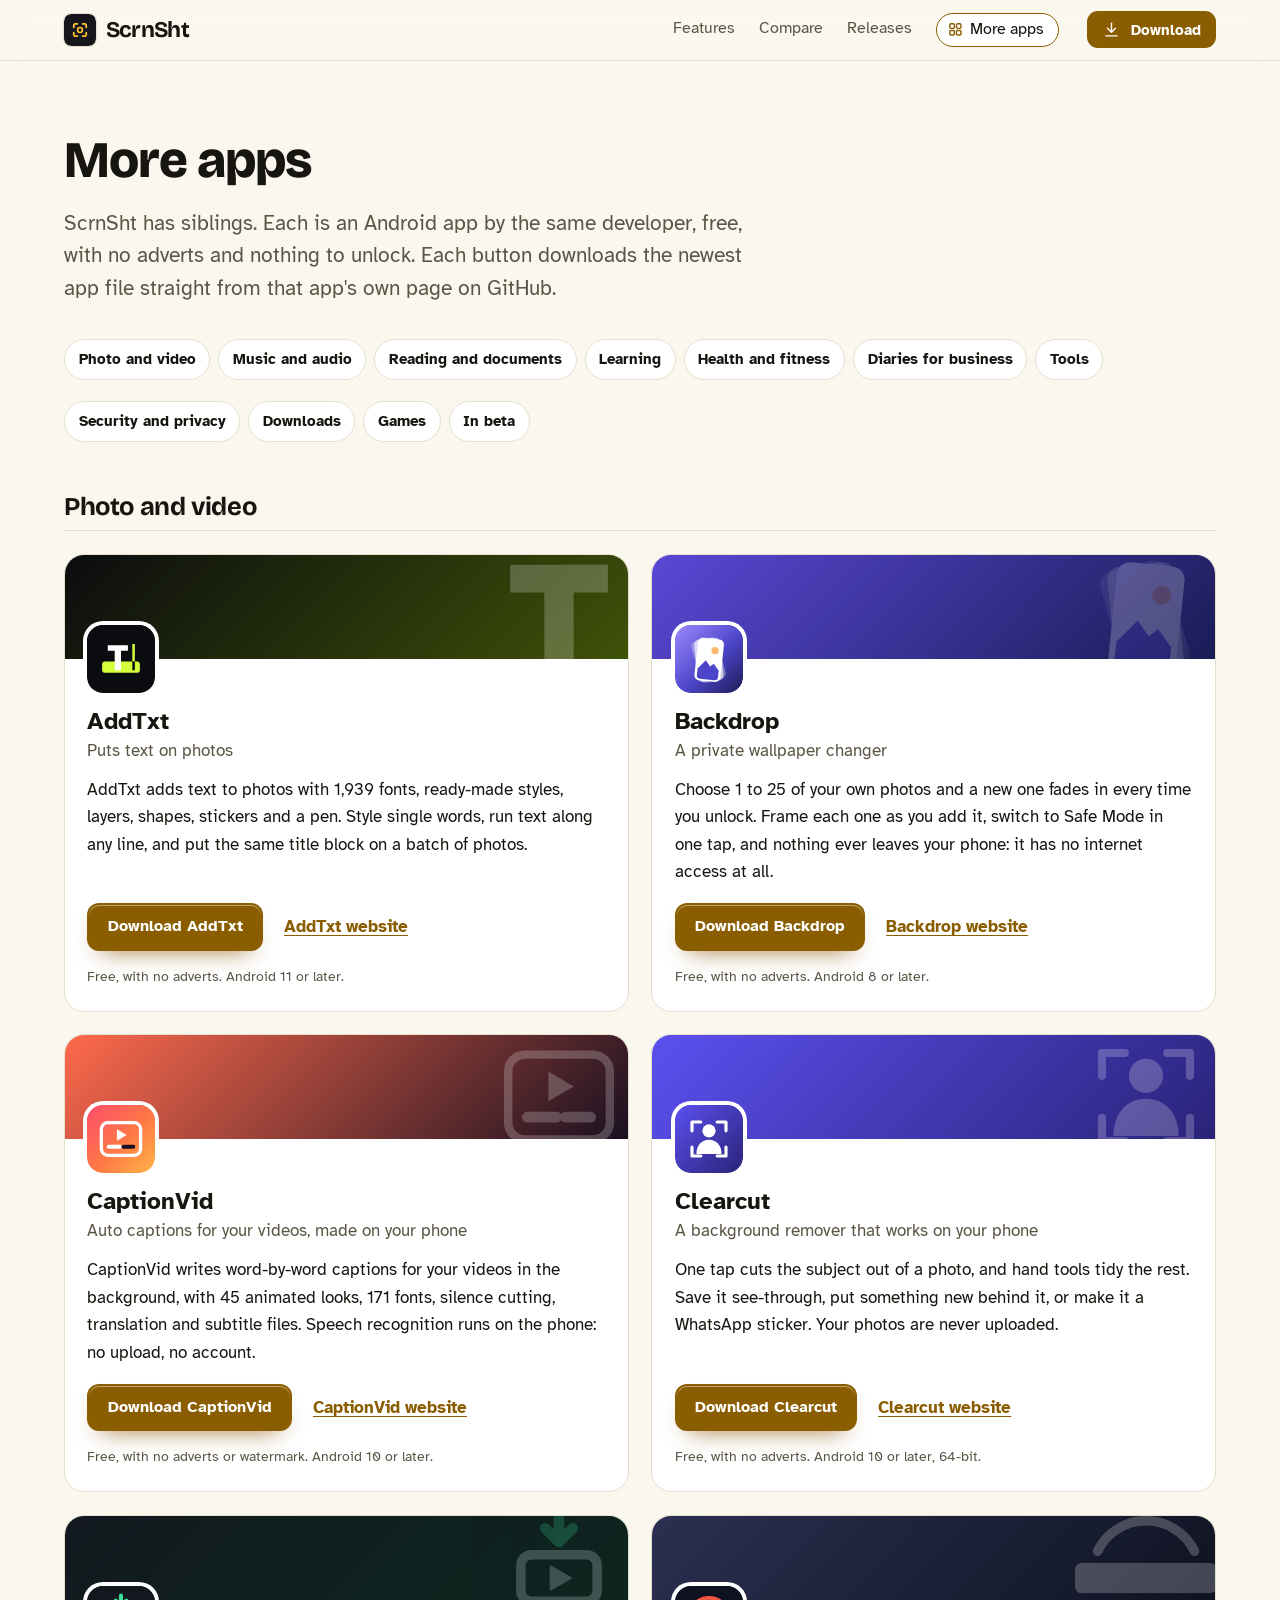
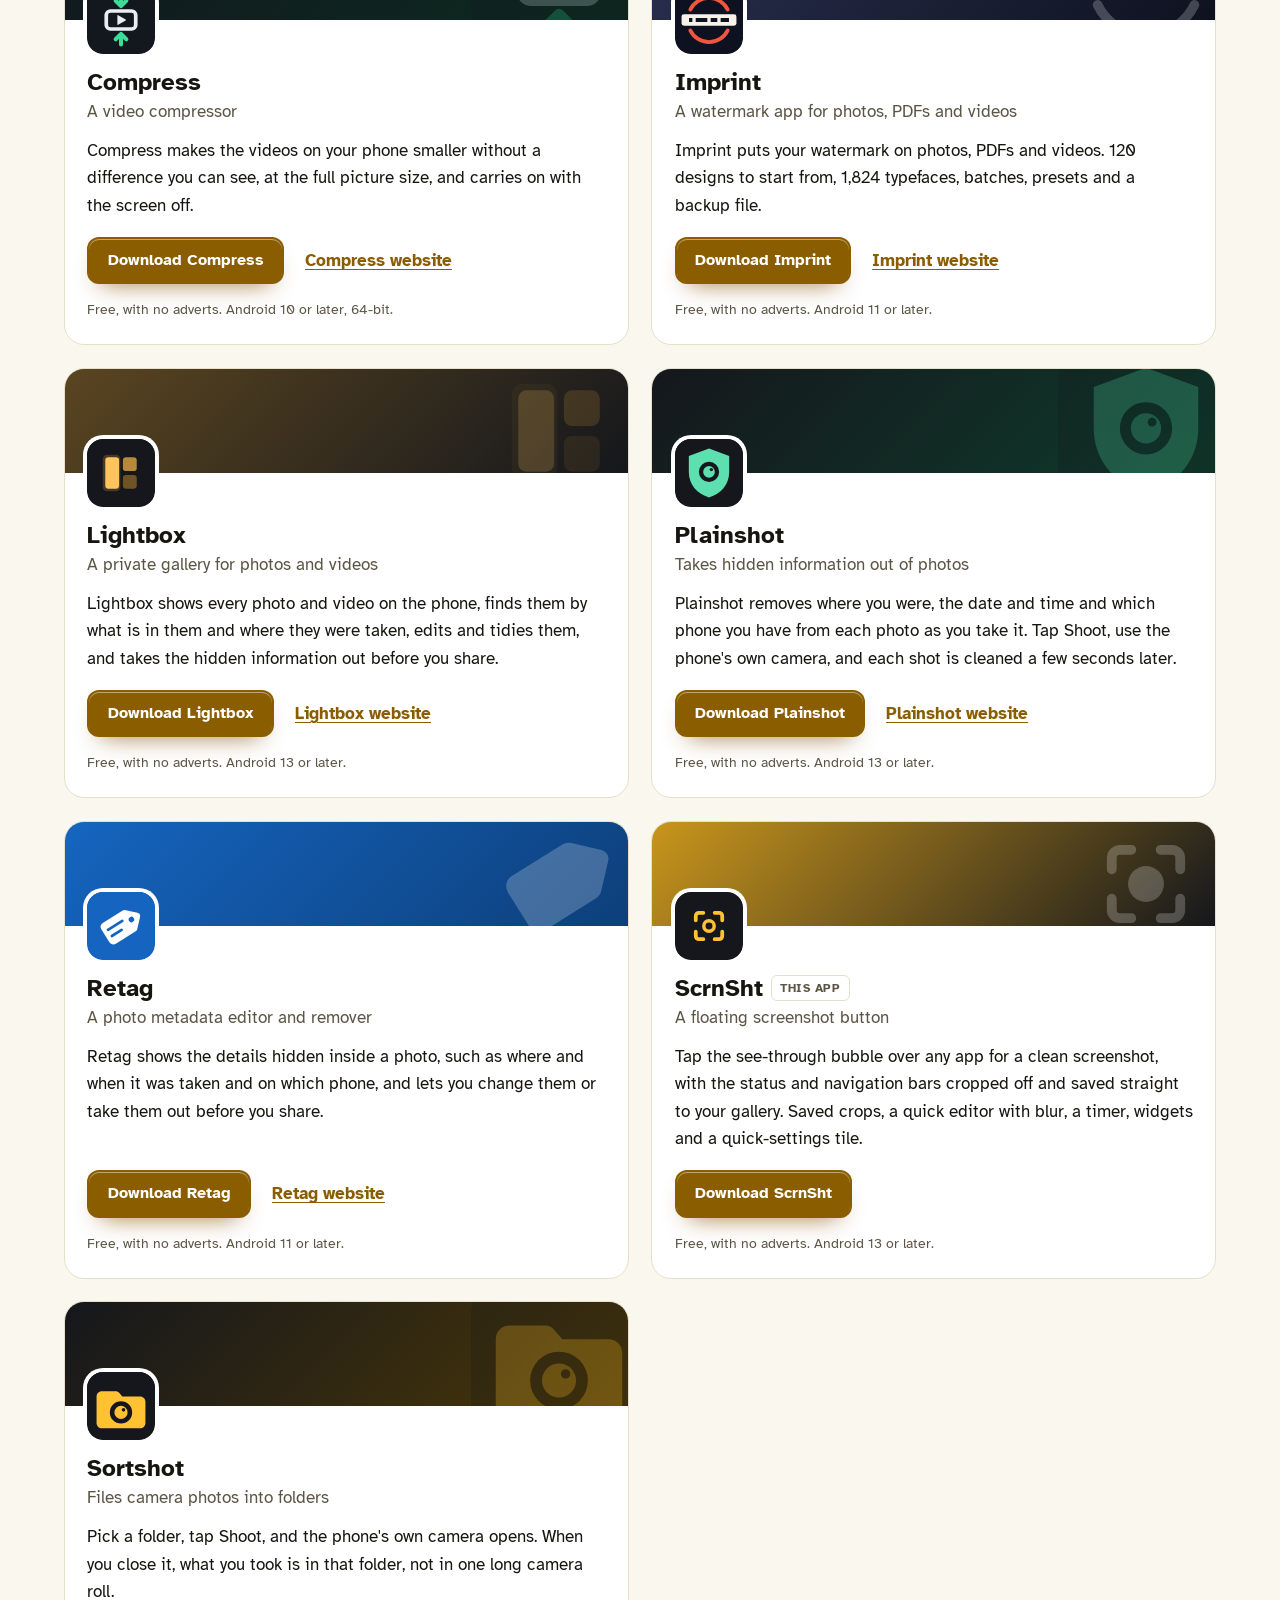
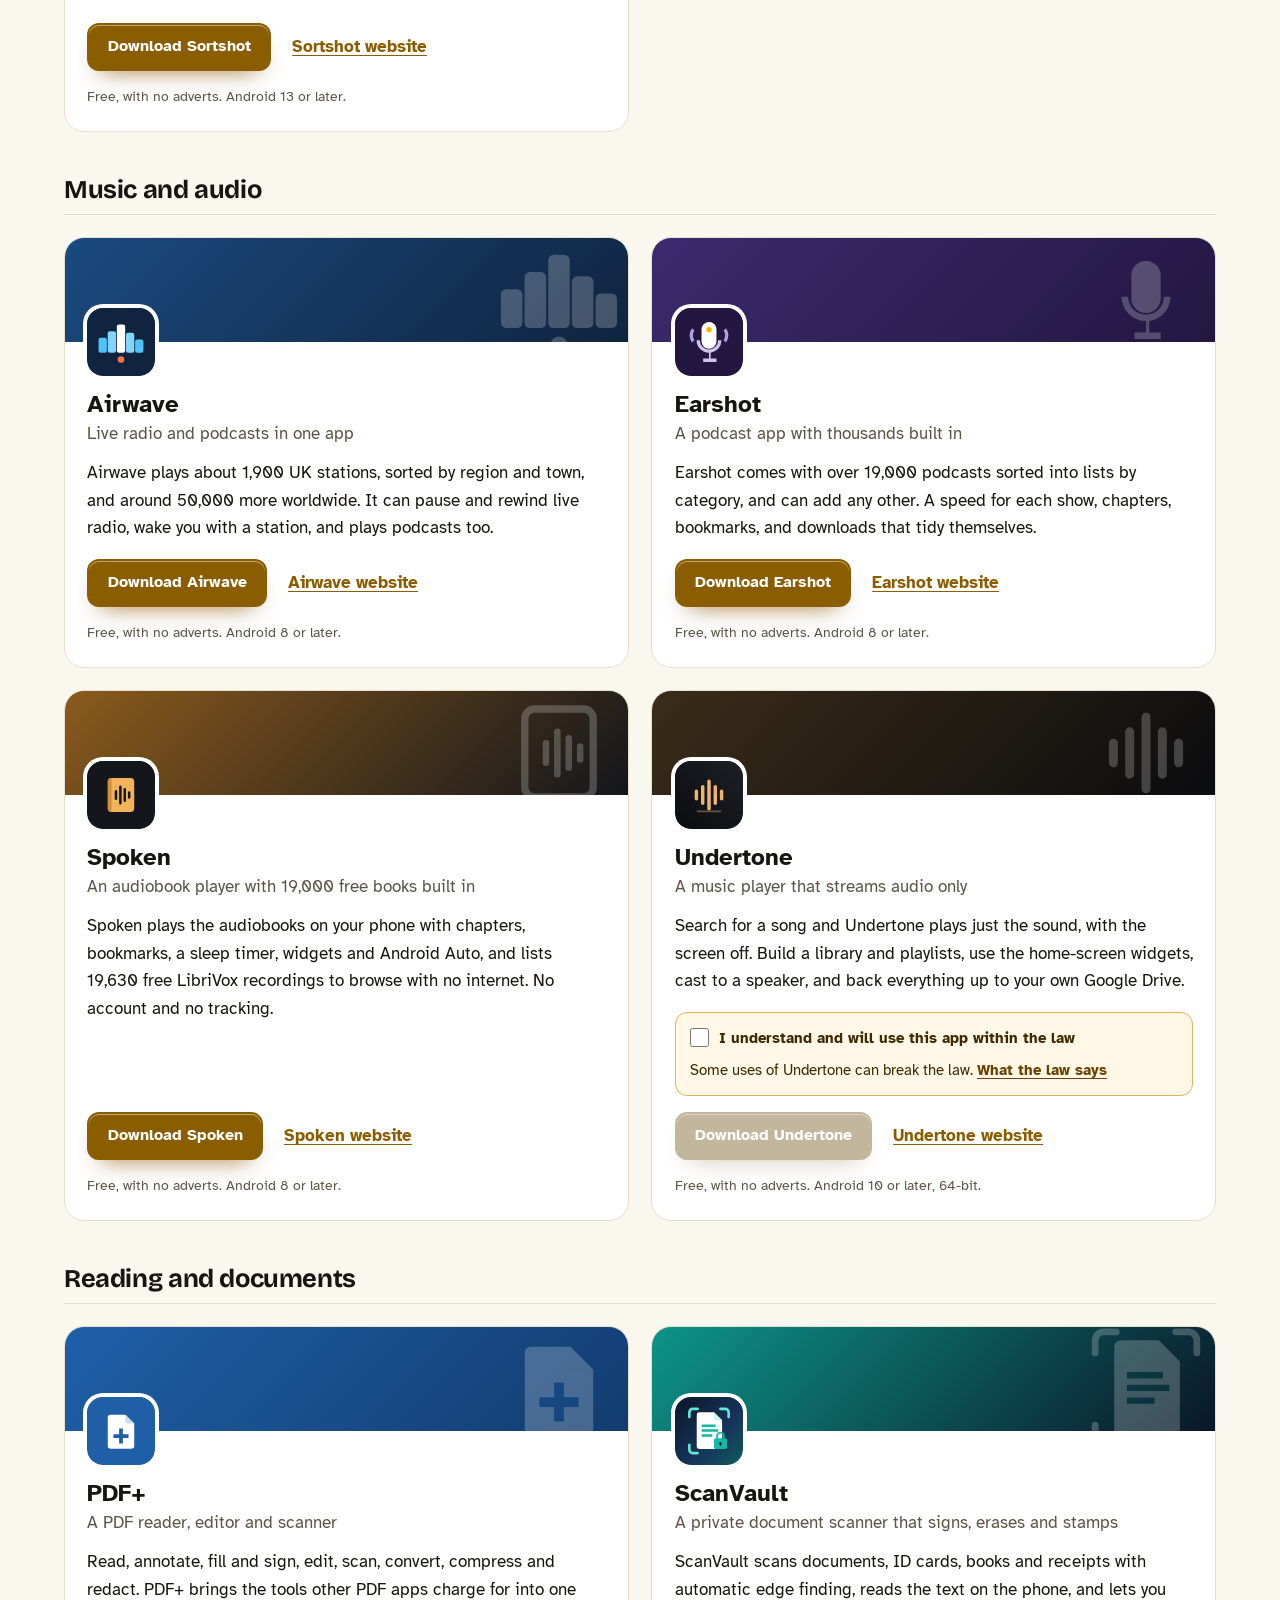
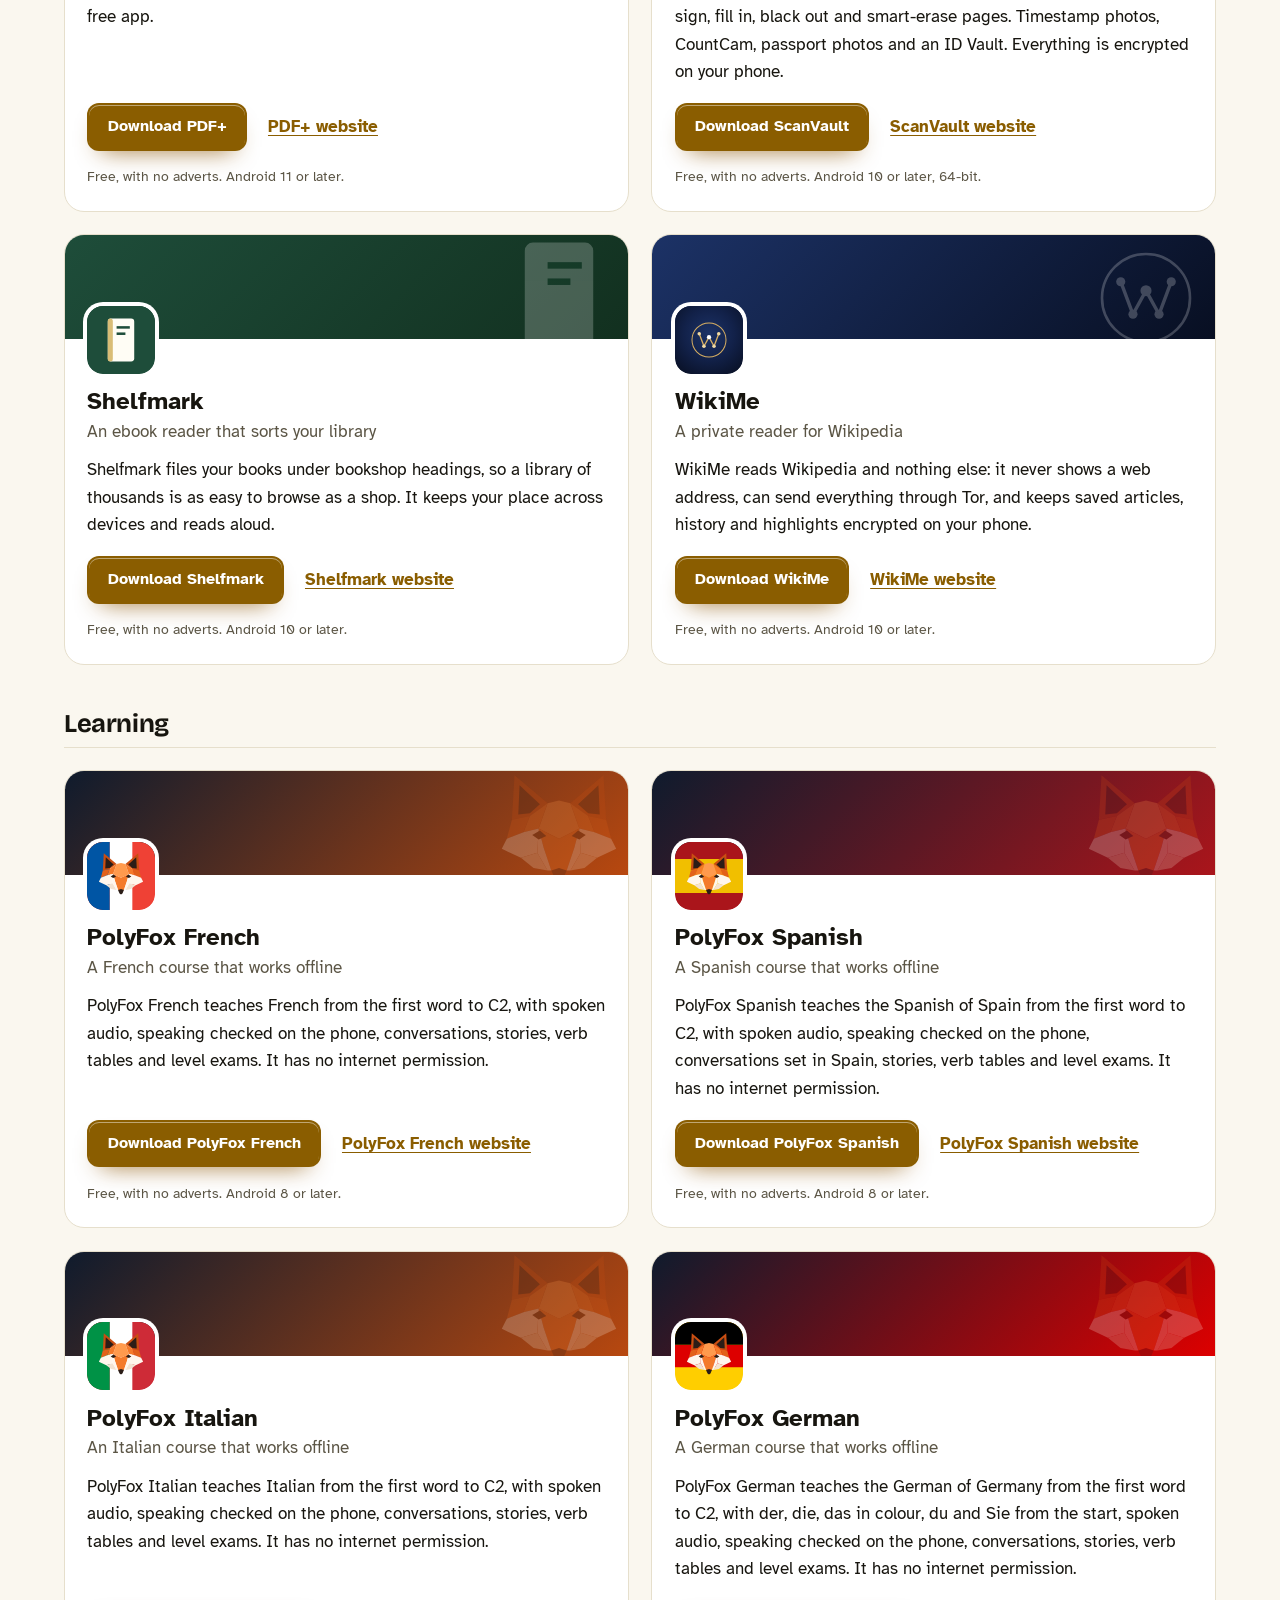
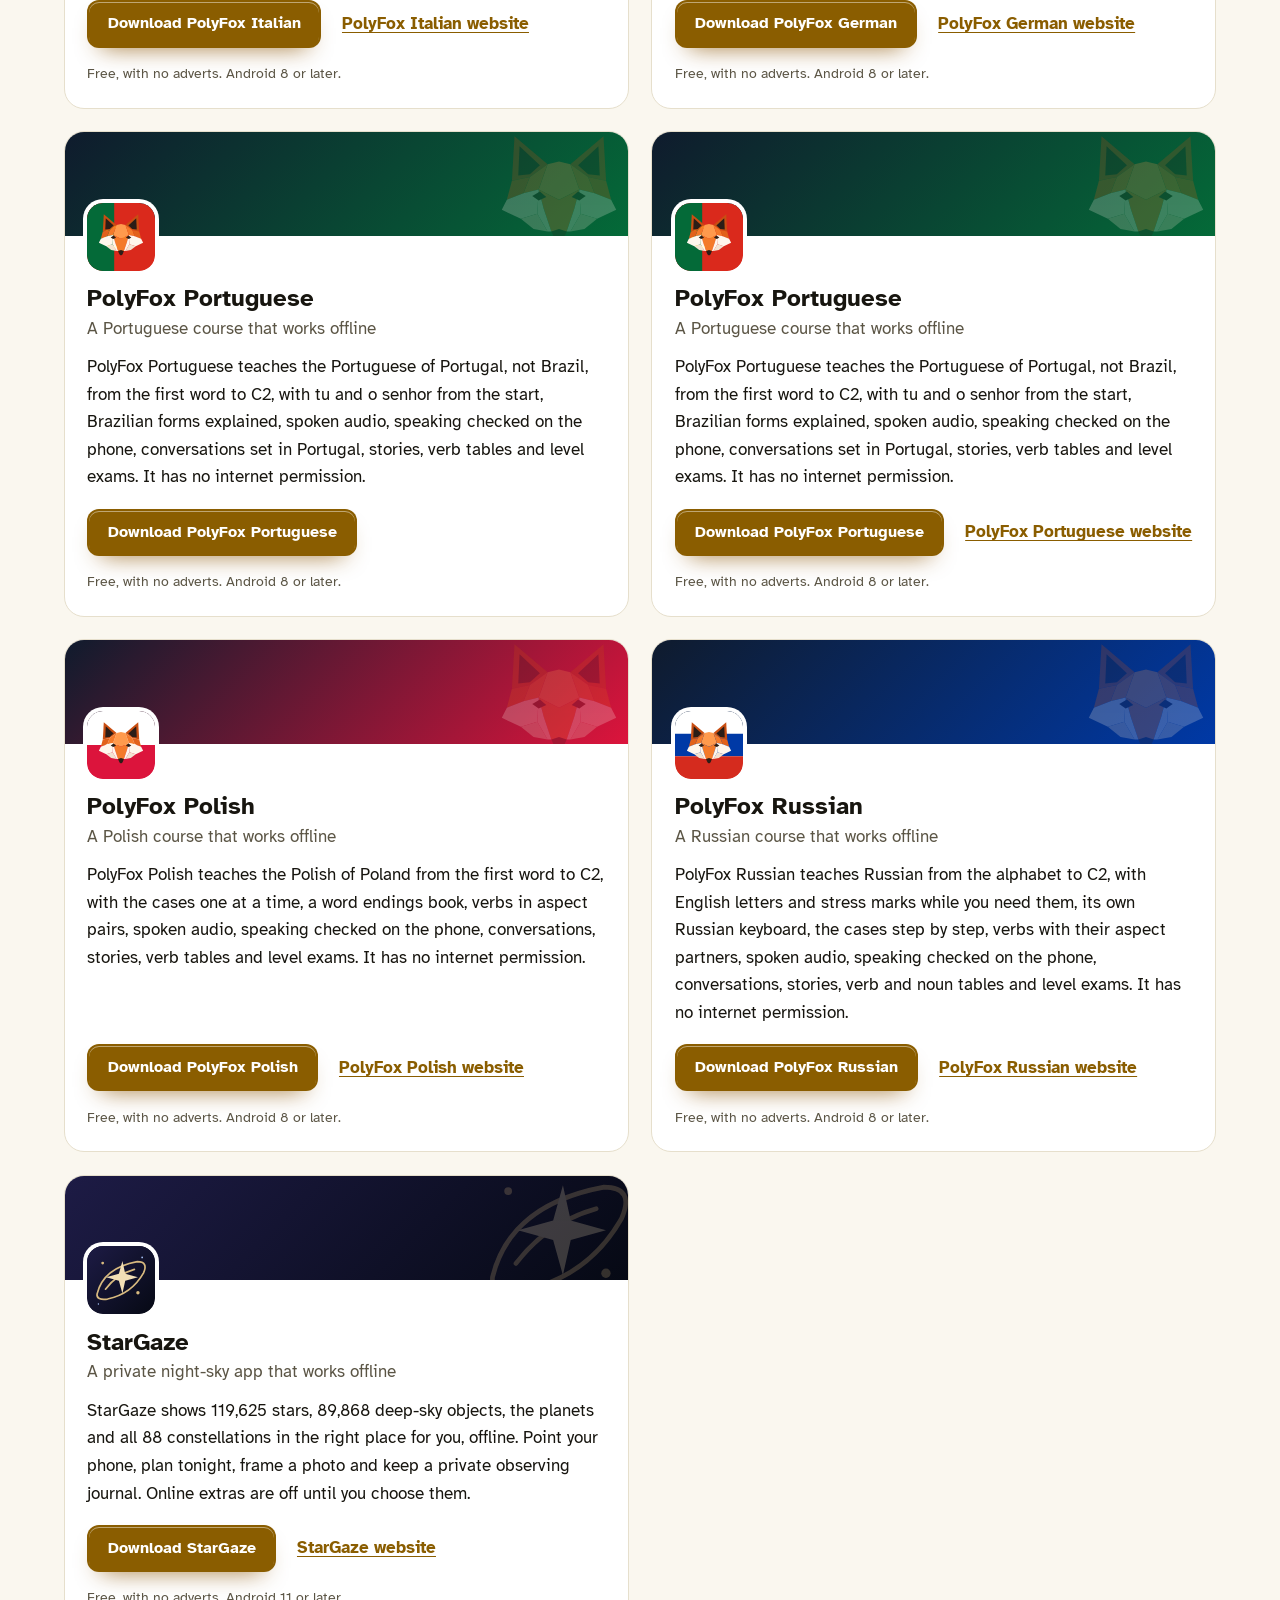
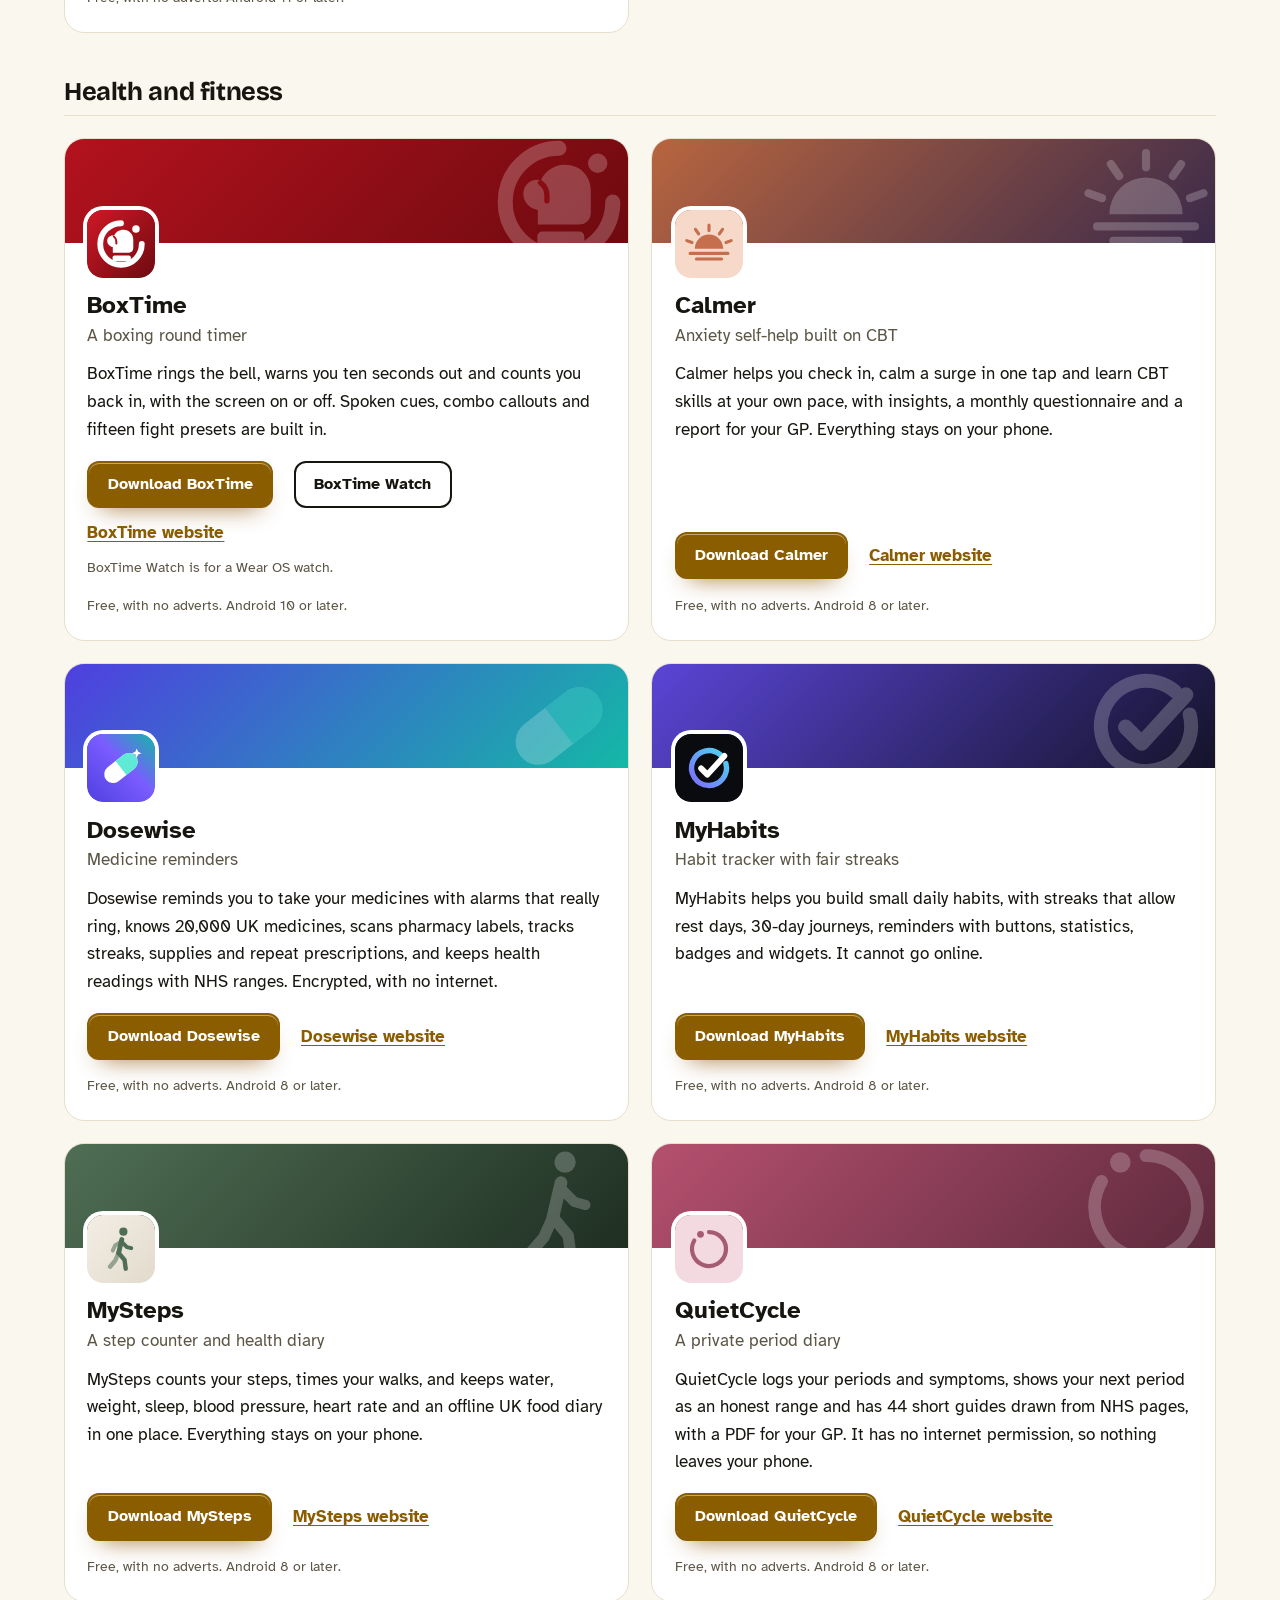
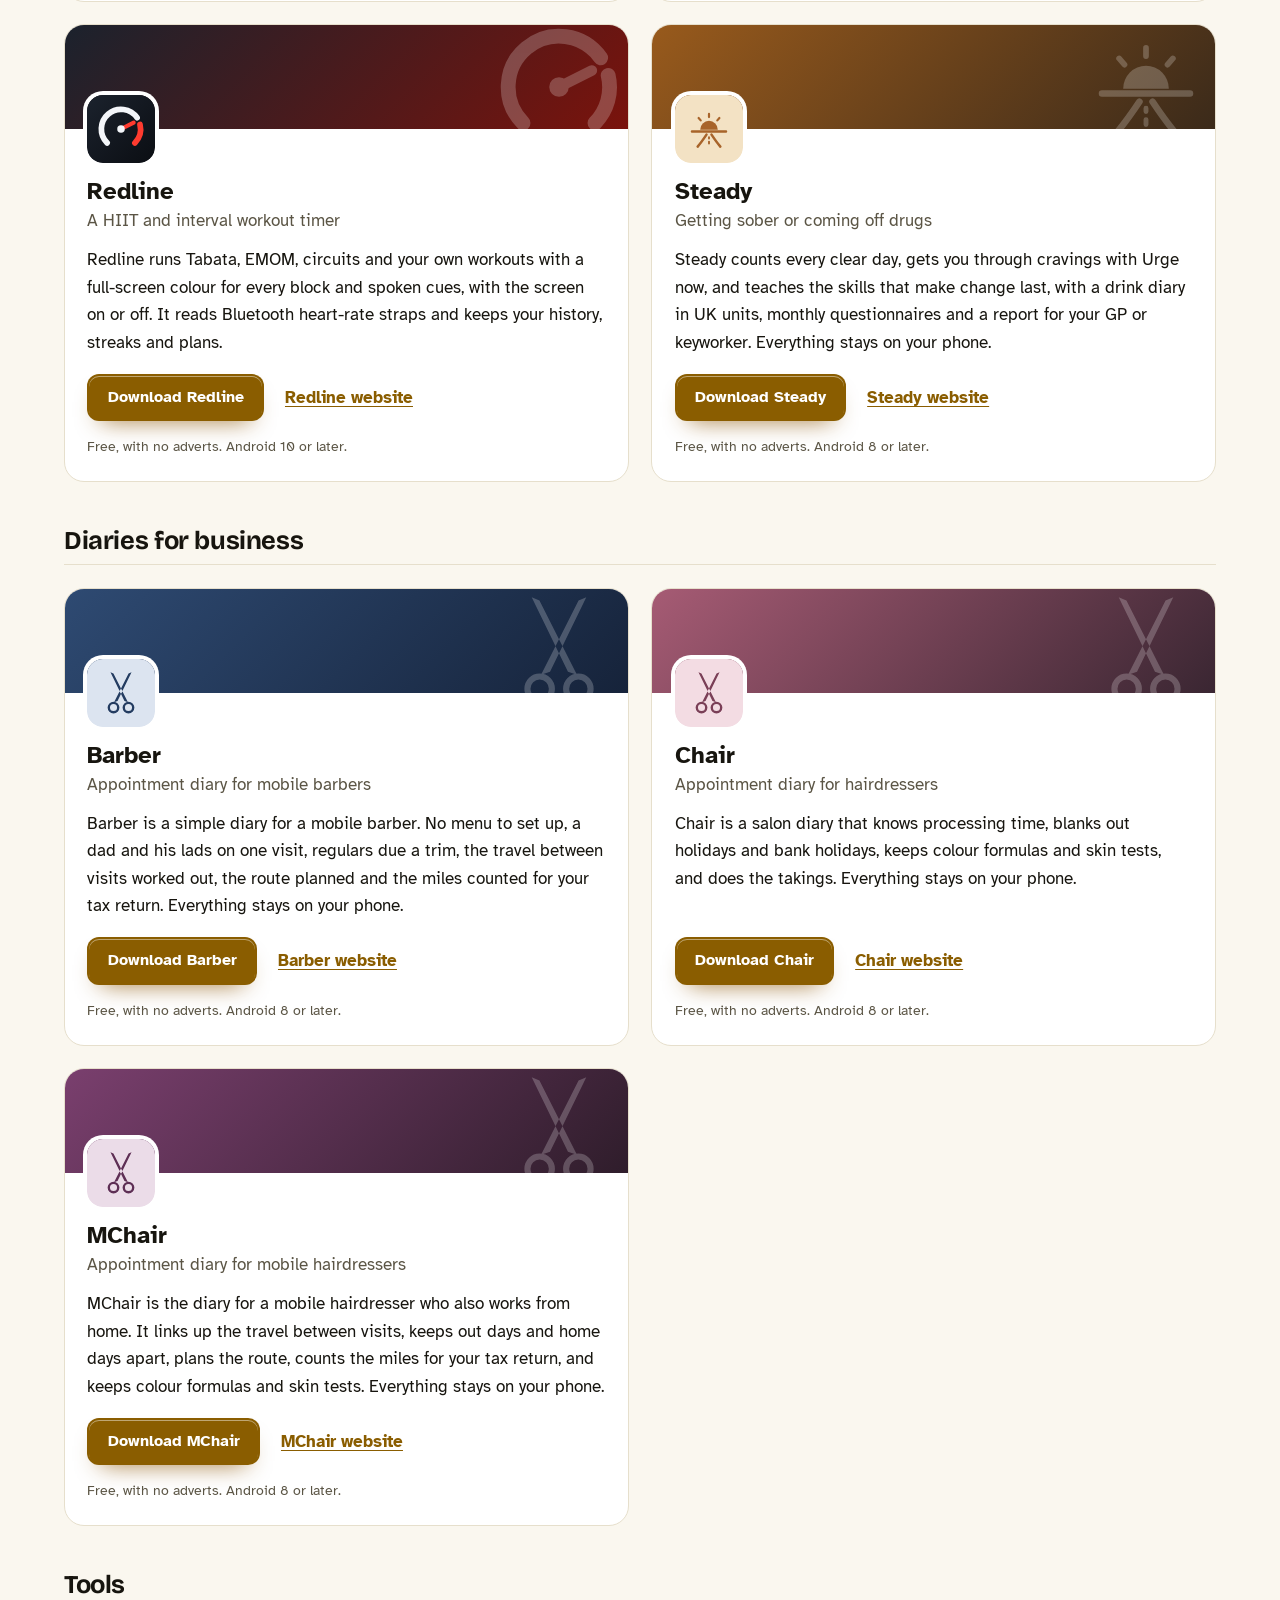
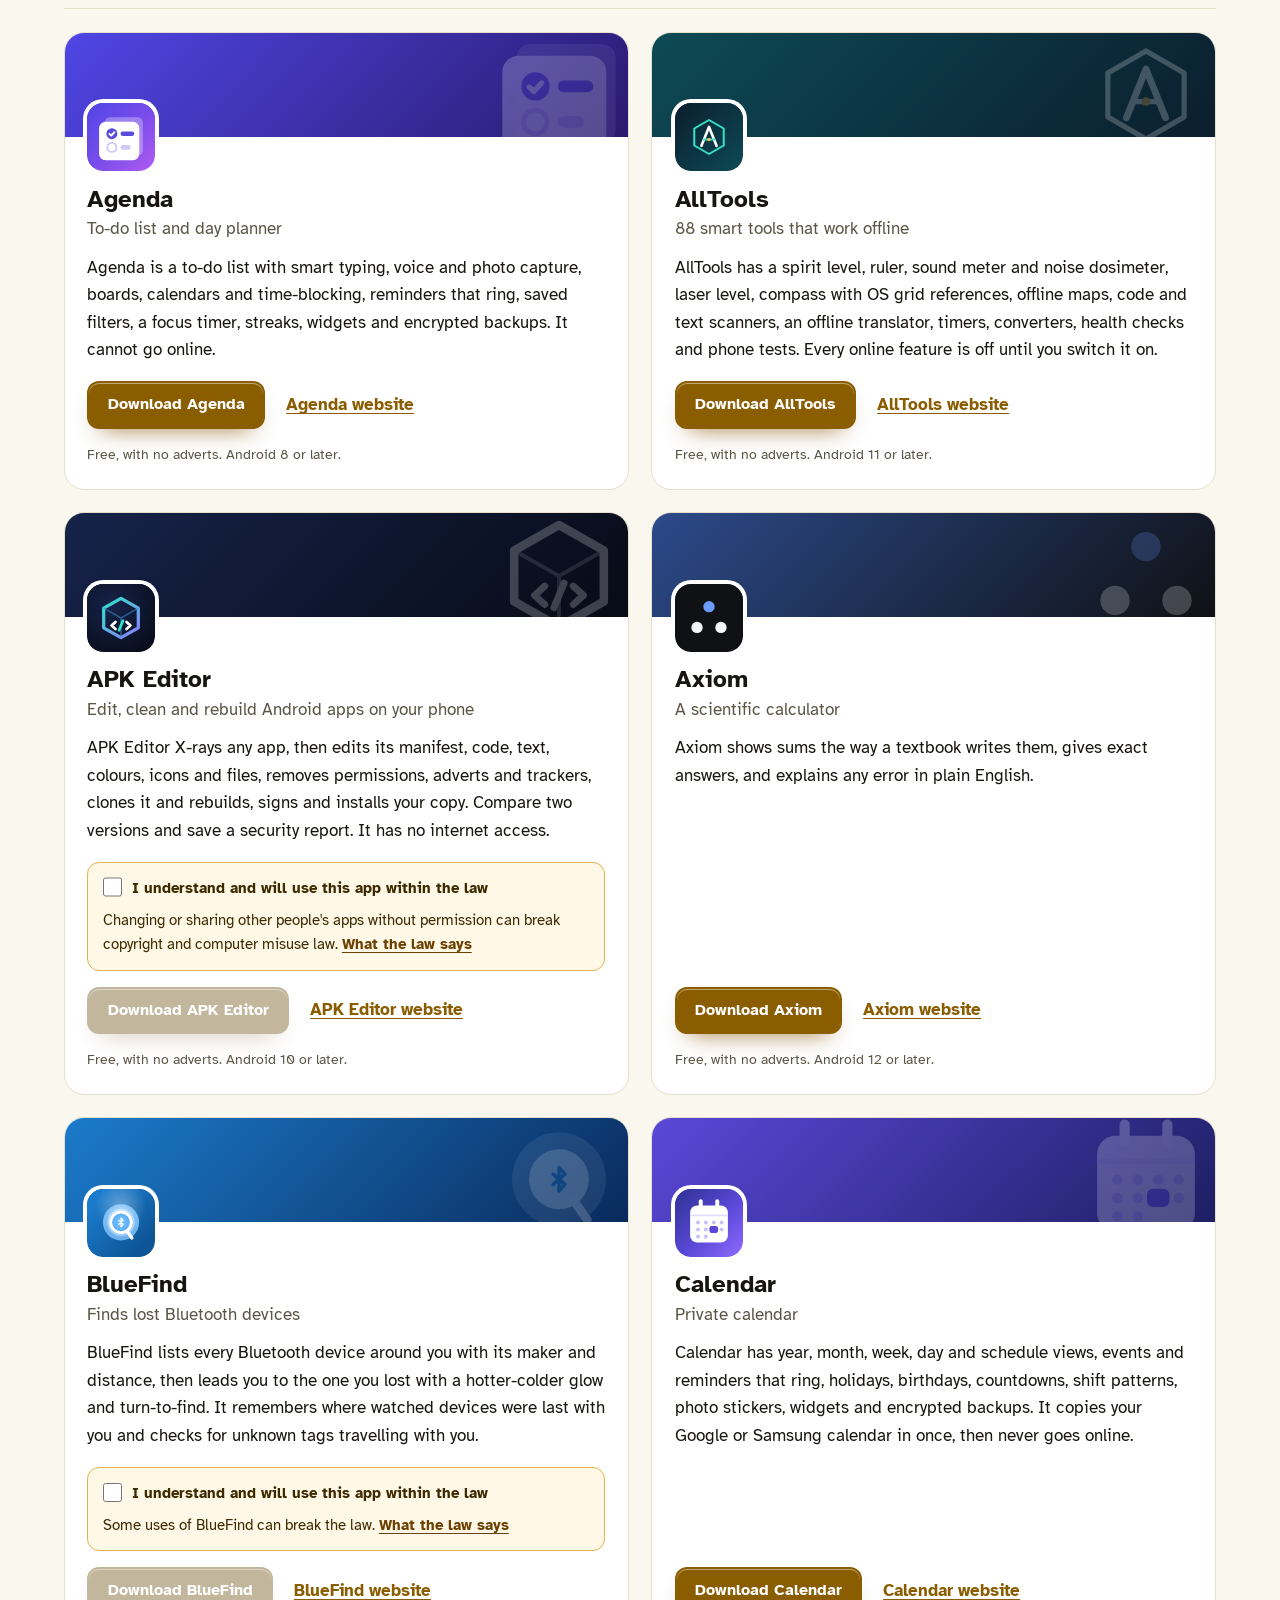
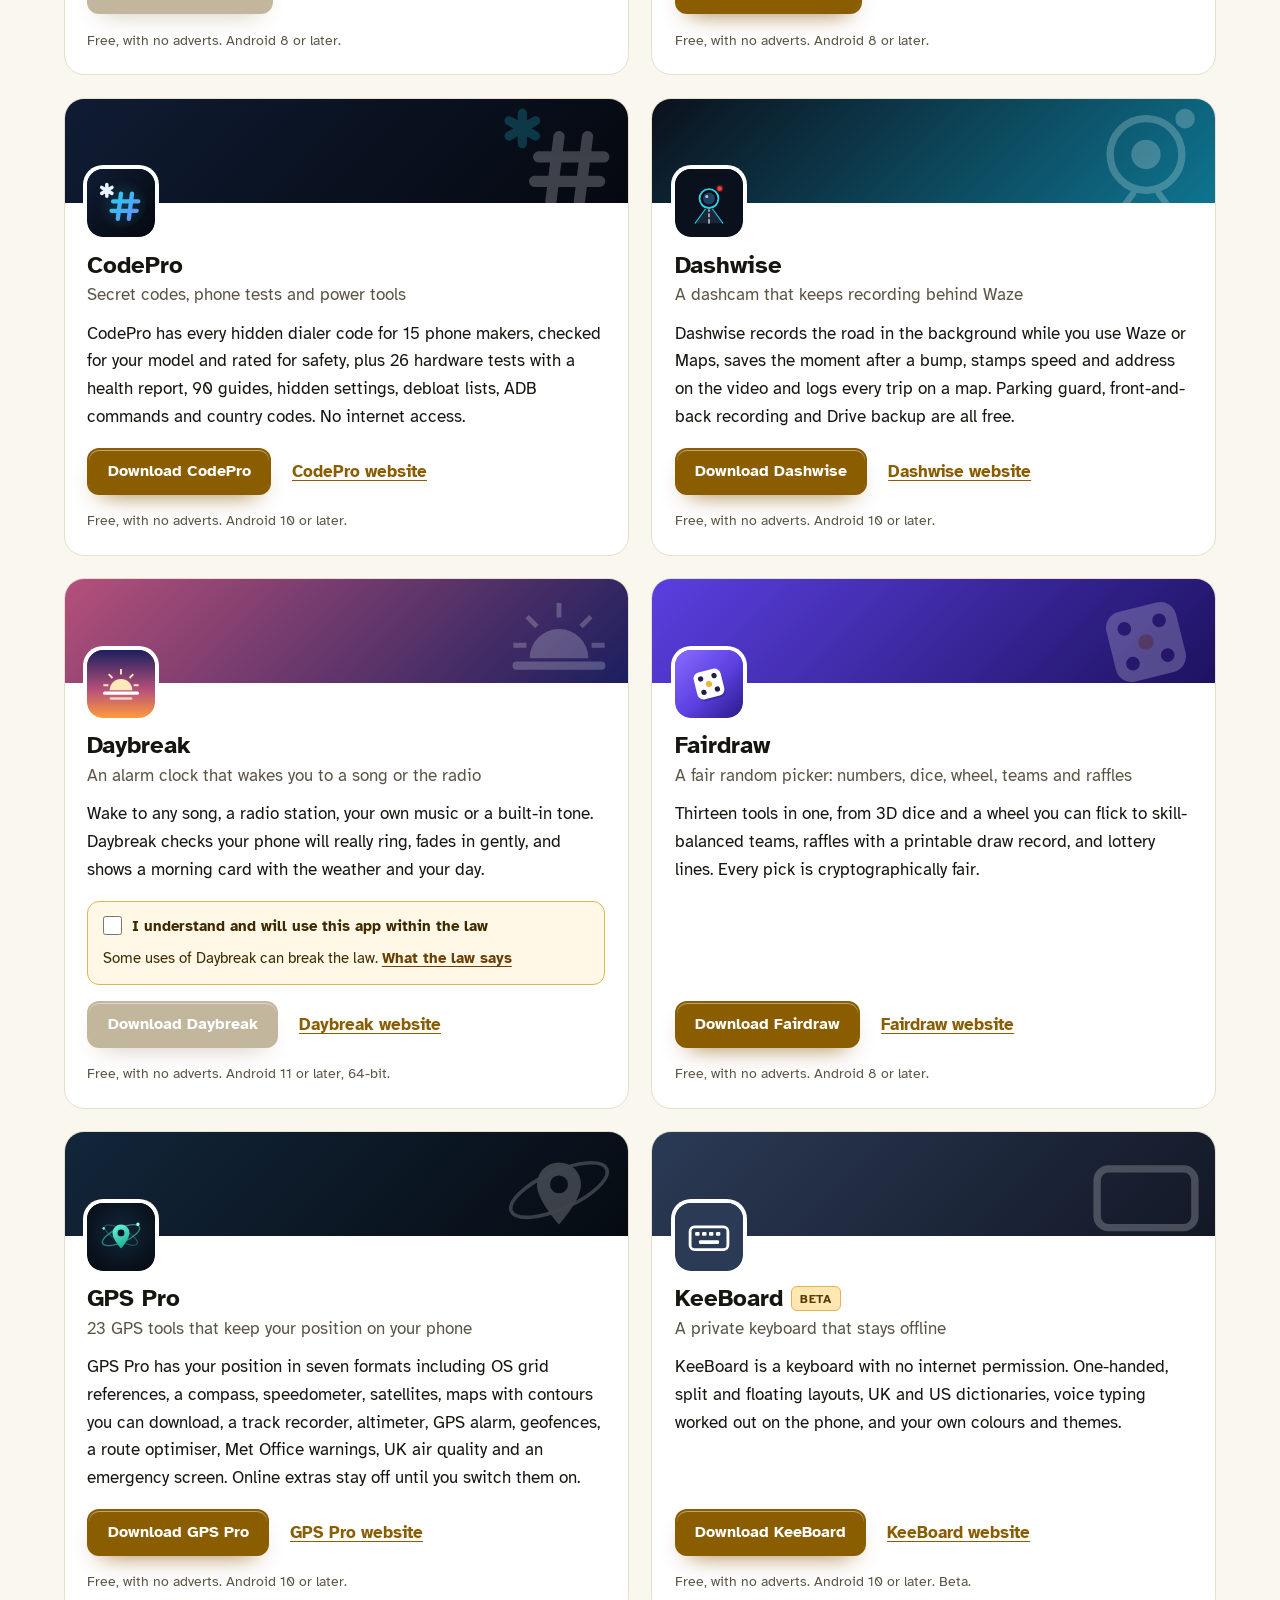
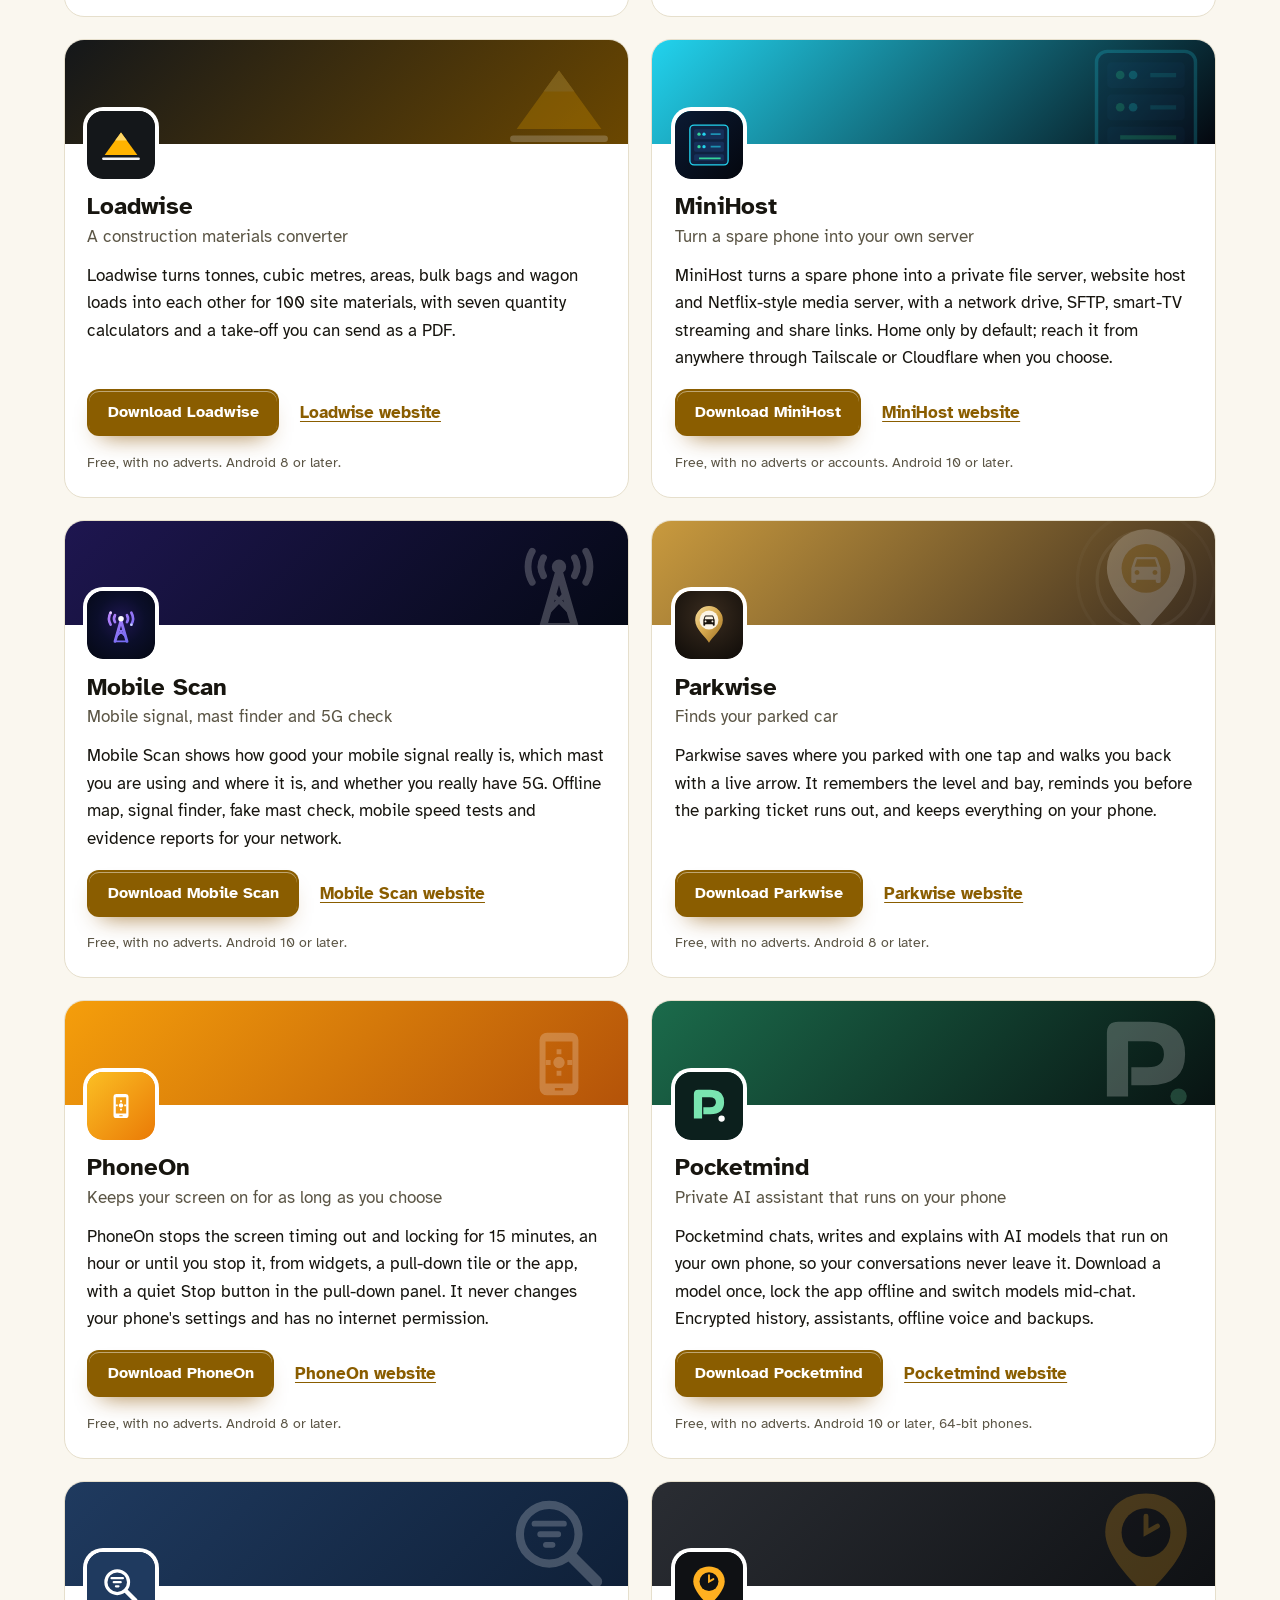
==== commit 127cf807: "More apps: add PolyFox Portuguese" ====
--- a/more-apps.html
+++ b/more-apps.html
@@ -4,7 +4,7 @@
 <meta charset="utf-8">
 <meta name="viewport" content="width=device-width, initial-scale=1">
 <title>More free Android apps from the maker of ScrnSht</title>
-<meta name="description" content="All 95 free Android apps from the maker of ScrnSht, in one list by category, each with its download and a link to its website.">
+<meta name="description" content="All 96 free Android apps from the maker of ScrnSht, in one list by category, each with its download and a link to its website.">
 <meta name="author" content="Jonathan Jackson">
 <link rel="canonical" href="https://customgpter.github.io/scrnsht/more-apps.html">
 <meta name="theme-color" content="#faf7ef" media="(prefers-color-scheme: light)">
@@ -12,7 +12,7 @@
 <meta property="og:type" content="website">
 <meta property="og:site_name" content="ScrnSht">
 <meta property="og:title" content="More free Android apps from the maker of ScrnSht">
-<meta property="og:description" content="All 95 free Android apps from the maker of ScrnSht, in one list by category, each with its download and a link to its website.">
+<meta property="og:description" content="All 96 free Android apps from the maker of ScrnSht, in one list by category, each with its download and a link to its website.">
 <meta property="og:url" content="https://customgpter.github.io/scrnsht/more-apps.html">
 <meta property="og:image" content="https://customgpter.github.io/scrnsht/assets/og.png">
 <meta property="og:image:width" content="1200">
@@ -26,7 +26,7 @@
 <link rel="preload" href="./assets/fonts/atkinson-hyperlegible-latin-400-normal.woff2" as="font" type="font/woff2" crossorigin>
 <link rel="stylesheet" href="./assets/site.css?v=1">
 <link rel="stylesheet" href="./assets/house.css?v=1">
-<script type="application/ld+json">{"@context":"https://schema.org","@type":"ItemList","name":"Apps from the maker of ScrnSht","url":"https://customgpter.github.io/scrnsht/more-apps.html","itemListElement":[{"@type":"ListItem","position":1,"name":"AddTxt","url":"https://customgpter.github.io/addtxt/"},{"@type":"ListItem","position":2,"name":"Backdrop","url":"https://customgpter.github.io/backdrop/"},{"@type":"ListItem","position":3,"name":"CaptionVid","url":"https://customgpter.github.io/captionvid/"},{"@type":"ListItem","position":4,"name":"Clearcut","url":"https://customgpter.github.io/clearcut/"},{"@type":"ListItem","position":5,"name":"Compress","url":"https://customgpter.github.io/compress/"},{"@type":"ListItem","position":6,"name":"Imprint","url":"https://customgpter.github.io/imprint/"},{"@type":"ListItem","position":7,"name":"Lightbox","url":"https://customgpter.github.io/lightbox/"},{"@type":"ListItem","position":8,"name":"Plainshot","url":"https://customgpter.github.io/plainshot/"},{"@type":"ListItem","position":9,"name":"Retag","url":"https://customgpter.github.io/retag/"},{"@type":"ListItem","position":10,"name":"ScrnSht","url":"https://customgpter.github.io/scrnsht/"},{"@type":"ListItem","position":11,"name":"Sortshot","url":"https://customgpter.github.io/sortshot/"},{"@type":"ListItem","position":12,"name":"Airwave","url":"https://customgpter.github.io/airwave/"},{"@type":"ListItem","position":13,"name":"Earshot","url":"https://customgpter.github.io/earshot/"},{"@type":"ListItem","position":14,"name":"Spoken","url":"https://customgpter.github.io/spoken/"},{"@type":"ListItem","position":15,"name":"Undertone","url":"https://customgpter.github.io/undertone/"},{"@type":"ListItem","position":16,"name":"PDF+","url":"https://customgpter.github.io/pdfplus/"},{"@type":"ListItem","position":17,"name":"ScanVault","url":"https://customgpter.github.io/scanvault/"},{"@type":"ListItem","position":18,"name":"Shelfmark","url":"https://customgpter.github.io/shelfmark/"},{"@type":"ListItem","position":19,"name":"WikiMe","url":"https://customgpter.github.io/wikime/"},{"@type":"ListItem","position":20,"name":"PolyFox French","url":"https://customgpter.github.io/polyfox/"},{"@type":"ListItem","position":21,"name":"PolyFox German","url":"https://customgpter.github.io/polyfox-german/"},{"@type":"ListItem","position":22,"name":"PolyFox Polish","url":"https://customgpter.github.io/polyfox-polish/"},{"@type":"ListItem","position":23,"name":"PolyFox Russian","url":"https://customgpter.github.io/polyfox-russian/"},{"@type":"ListItem","position":24,"name":"StarGaze","url":"https://customgpter.github.io/stargaze/"},{"@type":"ListItem","position":25,"name":"BoxTime","url":"https://customgpter.github.io/boxtime/"},{"@type":"ListItem","position":26,"name":"Calmer","url":"https://customgpter.github.io/calmer/"},{"@type":"ListItem","position":27,"name":"Dosewise","url":"https://customgpter.github.io/dosewise/"},{"@type":"ListItem","position":28,"name":"MyHabits","url":"https://customgpter.github.io/myhabits/"},{"@type":"ListItem","position":29,"name":"MySteps","url":"https://customgpter.github.io/mysteps/"},{"@type":"ListItem","position":30,"name":"QuietCycle","url":"https://customgpter.github.io/quietcycle/"},{"@type":"ListItem","position":31,"name":"Redline","url":"https://customgpter.github.io/redline/"},{"@type":"ListItem","position":32,"name":"Steady","url":"https://customgpter.github.io/steady/"},{"@type":"ListItem","position":33,"name":"Barber","url":"https://customgpter.github.io/barber/"},{"@type":"ListItem","position":34,"name":"Chair","url":"https://customgpter.github.io/chair/"},{"@type":"ListItem","position":35,"name":"MChair","url":"https://customgpter.github.io/mchair/"},{"@type":"ListItem","position":36,"name":"Agenda","url":"https://customgpter.github.io/agenda/"},{"@type":"ListItem","position":37,"name":"AllTools","url":"https://customgpter.github.io/alltools/"},{"@type":"ListItem","position":38,"name":"APK Editor","url":"https://customgpter.github.io/apkeditor/"},{"@type":"ListItem","position":39,"name":"Axiom","url":"https://customgpter.github.io/axiom/"},{"@type":"ListItem","position":40,"name":"BlueFind","url":"https://customgpter.github.io/bluefind/"},{"@type":"ListItem","position":41,"name":"Calendar","url":"https://customgpter.github.io/calendar/"},{"@type":"ListItem","position":42,"name":"CodePro","url":"https://customgpter.github.io/codepro/"},{"@type":"ListItem","position":43,"name":"Dashwise","url":"https://customgpter.github.io/dashwise/"},{"@type":"ListItem","position":44,"name":"Daybreak","url":"https://customgpter.github.io/daybreak/"},{"@type":"ListItem","position":45,"name":"Fairdraw","url":"https://customgpter.github.io/fairdraw/"},{"@type":"ListItem","position":46,"name":"GPS Pro","url":"https://customgpter.github.io/gpspro/"},{"@type":"ListItem","position":47,"name":"KeeBoard","url":"https://customgpter.github.io/keeboard/"},{"@type":"ListItem","position":48,"name":"Loadwise","url":"https://customgpter.github.io/loadwise/"},{"@type":"ListItem","position":49,"name":"MiniHost","url":"https://customgpter.github.io/minihost/"},{"@type":"ListItem","position":50,"name":"Mobile Scan","url":"https://customgpter.github.io/mobilescan/"},{"@type":"ListItem","position":51,"name":"Parkwise","url":"https://customgpter.github.io/parkwise/"},{"@type":"ListItem","position":52,"name":"Pocketmind","url":"https://customgpter.github.io/pocketmind/"},{"@type":"ListItem","position":53,"name":"Refine","url":"https://customgpter.github.io/refine/"},{"@type":"ListItem","position":54,"name":"Shiftwise","url":"https://customgpter.github.io/shiftwise/"},{"@type":"ListItem","position":55,"name":"SimpleCalc","url":"https://customgpter.github.io/simplecalc/"},{"@type":"ListItem","position":56,"name":"Skyline","url":"https://customgpter.github.io/skyline/"},{"@type":"ListItem","position":57,"name":"Slipway","url":"https://customgpter.github.io/slipway/"},{"@type":"ListItem","position":58,"name":"Tagger","url":"https://customgpter.github.io/tagger/"},{"@type":"ListItem","position":59,"name":"TotalClean","url":"https://customgpter.github.io/totalclean/"},{"@type":"ListItem","position":60,"name":"TVLink","url":"https://customgpter.github.io/tvlink/"},{"@type":"ListItem","position":61,"name":"Unbox","url":"https://customgpter.github.io/unbox/"},{"@type":"ListItem","position":62,"name":"WhatsKeep","url":"https://customgpter.github.io/whatskeep/"},{"@type":"ListItem","position":63,"name":"WiFi Scan","url":"https://customgpter.github.io/wifiscan/"},{"@type":"ListItem","position":64,"name":"Auditly","url":"https://customgpter.github.io/auditly/"},{"@type":"ListItem","position":65,"name":"Backchannel","url":"https://customgpter.github.io/backchannel/"},{"@type":"ListItem","position":66,"name":"ENotes","url":"https://customgpter.github.io/enotes/"},{"@type":"ListItem","position":67,"name":"FindMe","url":"https://customgpter.github.io/findme/"},{"@type":"ListItem","position":68,"name":"iLock","url":"https://customgpter.github.io/ilock/"},{"@type":"ListItem","position":69,"name":"ImSafe","url":"https://customgpter.github.io/imsafe/"},{"@type":"ListItem","position":70,"name":"IShred","url":"https://customgpter.github.io/ishred/"},{"@type":"ListItem","position":71,"name":"LockBox","url":"https://customgpter.github.io/lockbox/"},{"@type":"ListItem","position":72,"name":"PassVault","url":"https://customgpter.github.io/passvault/"},{"@type":"ListItem","position":73,"name":"SpyFind","url":"https://customgpter.github.io/spyfind/"},{"@type":"ListItem","position":74,"name":"TextWipe","url":"https://customgpter.github.io/textwipe/"},{"@type":"ListItem","position":75,"name":"Tracewire","url":"https://customgpter.github.io/tracewire/"},{"@type":"ListItem","position":76,"name":"Vigil","url":"https://customgpter.github.io/vigil/"},{"@type":"ListItem","position":77,"name":"Grab","url":"https://customgpter.github.io/grab/"},{"@type":"ListItem","position":78,"name":"Swarm","url":"https://customgpter.github.io/swarm/"},{"@type":"ListItem","position":79,"name":"Plane Games","url":"https://customgpter.github.io/plane-games/"},{"@type":"ListItem","position":80,"name":"Ninefold","url":"https://customgpter.github.io/ninefold/"},{"@type":"ListItem","position":81,"name":"Cubewise","url":"https://customgpter.github.io/cubewise/"},{"@type":"ListItem","position":82,"name":"Tilewise","url":"https://customgpter.github.io/tilewise/"},{"@type":"ListItem","position":83,"name":"Letterwise","url":"https://customgpter.github.io/letterwise/"},{"@type":"ListItem","position":84,"name":"Kingside","url":"https://customgpter.github.io/kingside/"},{"@type":"ListItem","position":85,"name":"Deckhand","url":"https://customgpter.github.io/deckhand/"},{"@type":"ListItem","position":86,"name":"SNESForge","url":"https://customgpter.github.io/snesforge/"},{"@type":"ListItem","position":87,"name":"Fame Boy","url":"https://customgpter.github.io/fameboy/"},{"@type":"ListItem","position":88,"name":"PSPPro","url":"https://customgpter.github.io/psppro/"},{"@type":"ListItem","position":89,"name":"MegaGen","url":"https://customgpter.github.io/megagen/"},{"@type":"ListItem","position":90,"name":"QVR","url":"https://customgpter.github.io/qvr/"},{"@type":"ListItem","position":91,"name":"QVR Watch","url":"https://customgpter.github.io/qvr-watch/"},{"@type":"ListItem","position":92,"name":"QVRLite","url":"https://customgpter.github.io/qvrlite/"},{"@type":"ListItem","position":93,"name":"Onionz","url":"https://customgpter.github.io/onionz/"},{"@type":"ListItem","position":94,"name":"OnionzWeb","url":"https://customgpter.github.io/onionzweb/"}]}</script>
+<script type="application/ld+json">{"@context":"https://schema.org","@type":"ItemList","name":"Apps from the maker of ScrnSht","url":"https://customgpter.github.io/scrnsht/more-apps.html","itemListElement":[{"@type":"ListItem","position":1,"name":"AddTxt","url":"https://customgpter.github.io/addtxt/"},{"@type":"ListItem","position":2,"name":"Backdrop","url":"https://customgpter.github.io/backdrop/"},{"@type":"ListItem","position":3,"name":"CaptionVid","url":"https://customgpter.github.io/captionvid/"},{"@type":"ListItem","position":4,"name":"Clearcut","url":"https://customgpter.github.io/clearcut/"},{"@type":"ListItem","position":5,"name":"Compress","url":"https://customgpter.github.io/compress/"},{"@type":"ListItem","position":6,"name":"Imprint","url":"https://customgpter.github.io/imprint/"},{"@type":"ListItem","position":7,"name":"Lightbox","url":"https://customgpter.github.io/lightbox/"},{"@type":"ListItem","position":8,"name":"Plainshot","url":"https://customgpter.github.io/plainshot/"},{"@type":"ListItem","position":9,"name":"Retag","url":"https://customgpter.github.io/retag/"},{"@type":"ListItem","position":10,"name":"ScrnSht","url":"https://customgpter.github.io/scrnsht/"},{"@type":"ListItem","position":11,"name":"Sortshot","url":"https://customgpter.github.io/sortshot/"},{"@type":"ListItem","position":12,"name":"Airwave","url":"https://customgpter.github.io/airwave/"},{"@type":"ListItem","position":13,"name":"Earshot","url":"https://customgpter.github.io/earshot/"},{"@type":"ListItem","position":14,"name":"Spoken","url":"https://customgpter.github.io/spoken/"},{"@type":"ListItem","position":15,"name":"Undertone","url":"https://customgpter.github.io/undertone/"},{"@type":"ListItem","position":16,"name":"PDF+","url":"https://customgpter.github.io/pdfplus/"},{"@type":"ListItem","position":17,"name":"ScanVault","url":"https://customgpter.github.io/scanvault/"},{"@type":"ListItem","position":18,"name":"Shelfmark","url":"https://customgpter.github.io/shelfmark/"},{"@type":"ListItem","position":19,"name":"WikiMe","url":"https://customgpter.github.io/wikime/"},{"@type":"ListItem","position":20,"name":"PolyFox French","url":"https://customgpter.github.io/polyfox/"},{"@type":"ListItem","position":21,"name":"PolyFox German","url":"https://customgpter.github.io/polyfox-german/"},{"@type":"ListItem","position":22,"name":"PolyFox Portuguese","url":"https://customgpter.github.io/polyfox-portuguese/"},{"@type":"ListItem","position":23,"name":"PolyFox Polish","url":"https://customgpter.github.io/polyfox-polish/"},{"@type":"ListItem","position":24,"name":"PolyFox Russian","url":"https://customgpter.github.io/polyfox-russian/"},{"@type":"ListItem","position":25,"name":"StarGaze","url":"https://customgpter.github.io/stargaze/"},{"@type":"ListItem","position":26,"name":"BoxTime","url":"https://customgpter.github.io/boxtime/"},{"@type":"ListItem","position":27,"name":"Calmer","url":"https://customgpter.github.io/calmer/"},{"@type":"ListItem","position":28,"name":"Dosewise","url":"https://customgpter.github.io/dosewise/"},{"@type":"ListItem","position":29,"name":"MyHabits","url":"https://customgpter.github.io/myhabits/"},{"@type":"ListItem","position":30,"name":"MySteps","url":"https://customgpter.github.io/mysteps/"},{"@type":"ListItem","position":31,"name":"QuietCycle","url":"https://customgpter.github.io/quietcycle/"},{"@type":"ListItem","position":32,"name":"Redline","url":"https://customgpter.github.io/redline/"},{"@type":"ListItem","position":33,"name":"Steady","url":"https://customgpter.github.io/steady/"},{"@type":"ListItem","position":34,"name":"Barber","url":"https://customgpter.github.io/barber/"},{"@type":"ListItem","position":35,"name":"Chair","url":"https://customgpter.github.io/chair/"},{"@type":"ListItem","position":36,"name":"MChair","url":"https://customgpter.github.io/mchair/"},{"@type":"ListItem","position":37,"name":"Agenda","url":"https://customgpter.github.io/agenda/"},{"@type":"ListItem","position":38,"name":"AllTools","url":"https://customgpter.github.io/alltools/"},{"@type":"ListItem","position":39,"name":"APK Editor","url":"https://customgpter.github.io/apkeditor/"},{"@type":"ListItem","position":40,"name":"Axiom","url":"https://customgpter.github.io/axiom/"},{"@type":"ListItem","position":41,"name":"BlueFind","url":"https://customgpter.github.io/bluefind/"},{"@type":"ListItem","position":42,"name":"Calendar","url":"https://customgpter.github.io/calendar/"},{"@type":"ListItem","position":43,"name":"CodePro","url":"https://customgpter.github.io/codepro/"},{"@type":"ListItem","position":44,"name":"Dashwise","url":"https://customgpter.github.io/dashwise/"},{"@type":"ListItem","position":45,"name":"Daybreak","url":"https://customgpter.github.io/daybreak/"},{"@type":"ListItem","position":46,"name":"Fairdraw","url":"https://customgpter.github.io/fairdraw/"},{"@type":"ListItem","position":47,"name":"GPS Pro","url":"https://customgpter.github.io/gpspro/"},{"@type":"ListItem","position":48,"name":"KeeBoard","url":"https://customgpter.github.io/keeboard/"},{"@type":"ListItem","position":49,"name":"Loadwise","url":"https://customgpter.github.io/loadwise/"},{"@type":"ListItem","position":50,"name":"MiniHost","url":"https://customgpter.github.io/minihost/"},{"@type":"ListItem","position":51,"name":"Mobile Scan","url":"https://customgpter.github.io/mobilescan/"},{"@type":"ListItem","position":52,"name":"Parkwise","url":"https://customgpter.github.io/parkwise/"},{"@type":"ListItem","position":53,"name":"Pocketmind","url":"https://customgpter.github.io/pocketmind/"},{"@type":"ListItem","position":54,"name":"Refine","url":"https://customgpter.github.io/refine/"},{"@type":"ListItem","position":55,"name":"Shiftwise","url":"https://customgpter.github.io/shiftwise/"},{"@type":"ListItem","position":56,"name":"SimpleCalc","url":"https://customgpter.github.io/simplecalc/"},{"@type":"ListItem","position":57,"name":"Skyline","url":"https://customgpter.github.io/skyline/"},{"@type":"ListItem","position":58,"name":"Slipway","url":"https://customgpter.github.io/slipway/"},{"@type":"ListItem","position":59,"name":"Tagger","url":"https://customgpter.github.io/tagger/"},{"@type":"ListItem","position":60,"name":"TotalClean","url":"https://customgpter.github.io/totalclean/"},{"@type":"ListItem","position":61,"name":"TVLink","url":"https://customgpter.github.io/tvlink/"},{"@type":"ListItem","position":62,"name":"Unbox","url":"https://customgpter.github.io/unbox/"},{"@type":"ListItem","position":63,"name":"WhatsKeep","url":"https://customgpter.github.io/whatskeep/"},{"@type":"ListItem","position":64,"name":"WiFi Scan","url":"https://customgpter.github.io/wifiscan/"},{"@type":"ListItem","position":65,"name":"Auditly","url":"https://customgpter.github.io/auditly/"},{"@type":"ListItem","position":66,"name":"Backchannel","url":"https://customgpter.github.io/backchannel/"},{"@type":"ListItem","position":67,"name":"ENotes","url":"https://customgpter.github.io/enotes/"},{"@type":"ListItem","position":68,"name":"FindMe","url":"https://customgpter.github.io/findme/"},{"@type":"ListItem","position":69,"name":"iLock","url":"https://customgpter.github.io/ilock/"},{"@type":"ListItem","position":70,"name":"ImSafe","url":"https://customgpter.github.io/imsafe/"},{"@type":"ListItem","position":71,"name":"IShred","url":"https://customgpter.github.io/ishred/"},{"@type":"ListItem","position":72,"name":"LockBox","url":"https://customgpter.github.io/lockbox/"},{"@type":"ListItem","position":73,"name":"PassVault","url":"https://customgpter.github.io/passvault/"},{"@type":"ListItem","position":74,"name":"SpyFind","url":"https://customgpter.github.io/spyfind/"},{"@type":"ListItem","position":75,"name":"TextWipe","url":"https://customgpter.github.io/textwipe/"},{"@type":"ListItem","position":76,"name":"Tracewire","url":"https://customgpter.github.io/tracewire/"},{"@type":"ListItem","position":77,"name":"Vigil","url":"https://customgpter.github.io/vigil/"},{"@type":"ListItem","position":78,"name":"Grab","url":"https://customgpter.github.io/grab/"},{"@type":"ListItem","position":79,"name":"Swarm","url":"https://customgpter.github.io/swarm/"},{"@type":"ListItem","position":80,"name":"Plane Games","url":"https://customgpter.github.io/plane-games/"},{"@type":"ListItem","position":81,"name":"Ninefold","url":"https://customgpter.github.io/ninefold/"},{"@type":"ListItem","position":82,"name":"Cubewise","url":"https://customgpter.github.io/cubewise/"},{"@type":"ListItem","position":83,"name":"Tilewise","url":"https://customgpter.github.io/tilewise/"},{"@type":"ListItem","position":84,"name":"Letterwise","url":"https://customgpter.github.io/letterwise/"},{"@type":"ListItem","position":85,"name":"Kingside","url":"https://customgpter.github.io/kingside/"},{"@type":"ListItem","position":86,"name":"Deckhand","url":"https://customgpter.github.io/deckhand/"},{"@type":"ListItem","position":87,"name":"SNESForge","url":"https://customgpter.github.io/snesforge/"},{"@type":"ListItem","position":88,"name":"Fame Boy","url":"https://customgpter.github.io/fameboy/"},{"@type":"ListItem","position":89,"name":"PSPPro","url":"https://customgpter.github.io/psppro/"},{"@type":"ListItem","position":90,"name":"MegaGen","url":"https://customgpter.github.io/megagen/"},{"@type":"ListItem","position":91,"name":"QVR","url":"https://customgpter.github.io/qvr/"},{"@type":"ListItem","position":92,"name":"QVR Watch","url":"https://customgpter.github.io/qvr-watch/"},{"@type":"ListItem","position":93,"name":"QVRLite","url":"https://customgpter.github.io/qvrlite/"},{"@type":"ListItem","position":94,"name":"Onionz","url":"https://customgpter.github.io/onionz/"},{"@type":"ListItem","position":95,"name":"OnionzWeb","url":"https://customgpter.github.io/onionzweb/"}]}</script>
 <link rel="stylesheet" href="./assets/apps-list.css?v=1">
 <script src="./assets/apps-list.js?v=1" defer></script>
 </head>
@@ -70,7 +70,7 @@
 <div class="mapps-group" role="group" aria-labelledby="apps-learning"><h2 class="mapps-cat" id="apps-learning">Learning</h2>
 <ul class="mapps"><li class="mapp" style="--b:#0f1b2d;--b2:#b8480f"><div class="mapp-cover" aria-hidden="true"><svg viewBox="0 0 108 108"><polygon fill="#C94E12" points="26.7,17.9 47.0,35.1 36.1,42.9 25.1,45.2"/><polygon fill="#C94E12" points="82.9,45.2 71.9,42.9 61.0,35.1 81.3,17.9"/><polygon fill="#2B1D17" points="29.8,24.1 42.3,35.8 36.1,41.3 29.0,42.1"/><polygon fill="#2B1D17" points="79.0,42.1 71.9,41.3 65.7,35.8 78.2,24.1"/><polygon fill="#FF9A4D" points="54.0,33.5 47.0,35.1 41.5,50.7 54.0,56.9"/><polygon fill="#FF9A4D" points="54.0,56.9 66.5,50.7 61.0,35.1 54.0,33.5"/><polygon fill="#F47A2A" points="47.0,35.1 36.1,42.9 32.2,53.0 41.5,50.7"/><polygon fill="#F47A2A" points="66.5,50.7 75.8,53.0 71.9,42.9 61.0,35.1"/><polygon fill="#E2611A" points="36.1,42.9 25.1,45.2 22.0,56.9 32.2,53.0"/><polygon fill="#E2611A" points="75.8,53.0 86.0,56.9 82.9,45.2 71.9,42.9"/><polygon fill="#FFF6EC" points="32.2,53.0 22.0,56.9 18.9,63.1 30.6,68.6 40.7,65.5 41.5,50.7"/><polygon fill="#FFF6EC" points="66.5,50.7 67.3,65.5 77.4,68.6 89.1,63.1 86.0,56.9 75.8,53.0"/><polygon fill="#F3E3D2" points="30.6,68.6 40.7,65.5 47.0,76.4 38.4,74.8"/><polygon fill="#F3E3D2" points="69.6,74.8 61.0,76.4 67.3,65.5 77.4,68.6"/><polygon fill="#F47A2A" points="41.5,50.7 54.0,56.9 54.0,78.0 49.3,76.4 44.6,62.4"/><polygon fill="#F47A2A" points="63.4,62.4 58.7,76.4 54.0,78.0 54.0,56.9 66.5,50.7"/><polygon fill="#FFF6EC" points="41.5,50.7 44.6,62.4 49.3,76.4 47.0,76.4 40.7,65.5"/><polygon fill="#FFF6EC" points="67.3,65.5 61.0,76.4 58.7,76.4 63.4,62.4 66.5,50.7"/><polygon fill="#2B1D17" points="49.3,76.4 54.0,74.8 58.7,76.4 56.3,81.9 54.0,83.4 51.7,81.9"/><polygon fill="#2B1D17" points="37.6,54.6 42.3,51.8 46.2,55.3 41.5,57.3"/><polygon fill="#2B1D17" points="66.5,57.3 61.8,55.3 65.7,51.8 70.4,54.6"/></svg></div><div class="mapp-body"><svg class="mapp-icon" viewBox="0 0 108 108" aria-hidden="true"><rect width="108" height="108" rx="24" fill="#EF4135"/><path fill="#FFFFFF" d="M36 0H72V108H36Z"/><path fill="#0055A4" d="M24 0H36V108H24A24 24 0 0 1 0 84V24A24 24 0 0 1 24 0Z"/><polygon fill="#C94E12" points="26.7,17.9 47.0,35.1 36.1,42.9 25.1,45.2"/><polygon fill="#C94E12" points="82.9,45.2 71.9,42.9 61.0,35.1 81.3,17.9"/><polygon fill="#2B1D17" points="29.8,24.1 42.3,35.8 36.1,41.3 29.0,42.1"/><polygon fill="#2B1D17" points="79.0,42.1 71.9,41.3 65.7,35.8 78.2,24.1"/><polygon fill="#FF9A4D" points="54.0,33.5 47.0,35.1 41.5,50.7 54.0,56.9"/><polygon fill="#FF9A4D" points="54.0,56.9 66.5,50.7 61.0,35.1 54.0,33.5"/><polygon fill="#F47A2A" points="47.0,35.1 36.1,42.9 32.2,53.0 41.5,50.7"/><polygon fill="#F47A2A" points="66.5,50.7 75.8,53.0 71.9,42.9 61.0,35.1"/><polygon fill="#E2611A" points="36.1,42.9 25.1,45.2 22.0,56.9 32.2,53.0"/><polygon fill="#E2611A" points="75.8,53.0 86.0,56.9 82.9,45.2 71.9,42.9"/><polygon fill="#FFF6EC" points="32.2,53.0 22.0,56.9 18.9,63.1 30.6,68.6 40.7,65.5 41.5,50.7"/><polygon fill="#FFF6EC" points="66.5,50.7 67.3,65.5 77.4,68.6 89.1,63.1 86.0,56.9 75.8,53.0"/><polygon fill="#F3E3D2" points="30.6,68.6 40.7,65.5 47.0,76.4 38.4,74.8"/><polygon fill="#F3E3D2" points="69.6,74.8 61.0,76.4 67.3,65.5 77.4,68.6"/><polygon fill="#F47A2A" points="41.5,50.7 54.0,56.9 54.0,78.0 49.3,76.4 44.6,62.4"/><polygon fill="#F47A2A" points="63.4,62.4 58.7,76.4 54.0,78.0 54.0,56.9 66.5,50.7"/><polygon fill="#FFF6EC" points="41.5,50.7 44.6,62.4 49.3,76.4 47.0,76.4 40.7,65.5"/><polygon fill="#FFF6EC" points="67.3,65.5 61.0,76.4 58.7,76.4 63.4,62.4 66.5,50.7"/><polygon fill="#2B1D17" points="49.3,76.4 54.0,74.8 58.7,76.4 56.3,81.9 54.0,83.4 51.7,81.9"/><polygon fill="#2B1D17" points="37.6,54.6 42.3,51.8 46.2,55.3 41.5,57.3"/><polygon fill="#2B1D17" points="66.5,57.3 61.8,55.3 65.7,51.8 70.4,54.6"/></svg><h3>PolyFox French</h3><p class="mapp-kind">A French course that works offline</p><p class="mapp-say">PolyFox French teaches French from the first word to C2, with spoken audio, speaking checked on the phone, conversations, stories, verb tables and level exams. It has no internet permission.</p><p class="mapp-go"><a class="button" href="https://github.com/CustomGPTer/polyfox/releases/latest/download/PolyFox.apk">Download PolyFox French</a><a class="mapp-site" href="https://customgpter.github.io/polyfox/">PolyFox French website</a></p><p class="mapp-needs">Free, with no adverts. Android 8 or later.</p></div></li><li class="mapp" style="--b:#0f1b2d;--b2:#aa151b"><div class="mapp-cover" aria-hidden="true"><svg viewBox="0 0 108 108"><polygon fill="#C94E12" points="26.7,17.9 47.0,35.1 36.1,42.9 25.1,45.2"/><polygon fill="#C94E12" points="82.9,45.2 71.9,42.9 61.0,35.1 81.3,17.9"/><polygon fill="#2B1D17" points="29.8,24.1 42.3,35.8 36.1,41.3 29.0,42.1"/><polygon fill="#2B1D17" points="79.0,42.1 71.9,41.3 65.7,35.8 78.2,24.1"/><polygon fill="#FF9A4D" points="54.0,33.5 47.0,35.1 41.5,50.7 54.0,56.9"/><polygon fill="#FF9A4D" points="54.0,56.9 66.5,50.7 61.0,35.1 54.0,33.5"/><polygon fill="#F47A2A" points="47.0,35.1 36.1,42.9 32.2,53.0 41.5,50.7"/><polygon fill="#F47A2A" points="66.5,50.7 75.8,53.0 71.9,42.9 61.0,35.1"/><polygon fill="#E2611A" points="36.1,42.9 25.1,45.2 22.0,56.9 32.2,53.0"/><polygon fill="#E2611A" points="75.8,53.0 86.0,56.9 82.9,45.2 71.9,42.9"/><polygon fill="#FFF6EC" points="32.2,53.0 22.0,56.9 18.9,63.1 30.6,68.6 40.7,65.5 41.5,50.7"/><polygon fill="#FFF6EC" points="66.5,50.7 67.3,65.5 77.4,68.6 89.1,63.1 86.0,56.9 75.8,53.0"/><polygon fill="#F3E3D2" points="30.6,68.6 40.7,65.5 47.0,76.4 38.4,74.8"/><polygon fill="#F3E3D2" points="69.6,74.8 61.0,76.4 67.3,65.5 77.4,68.6"/><polygon fill="#F47A2A" points="41.5,50.7 54.0,56.9 54.0,78.0 49.3,76.4 44.6,62.4"/><polygon fill="#F47A2A" points="63.4,62.4 58.7,76.4 54.0,78.0 54.0,56.9 66.5,50.7"/><polygon fill="#FFF6EC" points="41.5,50.7 44.6,62.4 49.3,76.4 47.0,76.4 40.7,65.5"/><polygon fill="#FFF6EC" points="67.3,65.5 61.0,76.4 58.7,76.4 63.4,62.4 66.5,50.7"/><polygon fill="#2B1D17" points="49.3,76.4 54.0,74.8 58.7,76.4 56.3,81.9 54.0,83.4 51.7,81.9"/><polygon fill="#2B1D17" points="37.6,54.6 42.3,51.8 46.2,55.3 41.5,57.3"/><polygon fill="#2B1D17" points="66.5,57.3 61.8,55.3 65.7,51.8 70.4,54.6"/></svg></div><div class="mapp-body"><svg class="mapp-icon" viewBox="0 0 108 108" aria-hidden="true"><rect width="108" height="108" rx="24" fill="#AA151B"/><path fill="#F1BF00" d="M0 27H108V81H0Z"/><polygon fill="#C94E12" points="26.7,17.9 47.0,35.1 36.1,42.9 25.1,45.2"/><polygon fill="#C94E12" points="82.9,45.2 71.9,42.9 61.0,35.1 81.3,17.9"/><polygon fill="#2B1D17" points="29.8,24.1 42.3,35.8 36.1,41.3 29.0,42.1"/><polygon fill="#2B1D17" points="79.0,42.1 71.9,41.3 65.7,35.8 78.2,24.1"/><polygon fill="#FF9A4D" points="54.0,33.5 47.0,35.1 41.5,50.7 54.0,56.9"/><polygon fill="#FF9A4D" points="54.0,56.9 66.5,50.7 61.0,35.1 54.0,33.5"/><polygon fill="#F47A2A" points="47.0,35.1 36.1,42.9 32.2,53.0 41.5,50.7"/><polygon fill="#F47A2A" points="66.5,50.7 75.8,53.0 71.9,42.9 61.0,35.1"/><polygon fill="#E2611A" points="36.1,42.9 25.1,45.2 22.0,56.9 32.2,53.0"/><polygon fill="#E2611A" points="75.8,53.0 86.0,56.9 82.9,45.2 71.9,42.9"/><polygon fill="#FFF6EC" points="32.2,53.0 22.0,56.9 18.9,63.1 30.6,68.6 40.7,65.5 41.5,50.7"/><polygon fill="#FFF6EC" points="66.5,50.7 67.3,65.5 77.4,68.6 89.1,63.1 86.0,56.9 75.8,53.0"/><polygon fill="#F3E3D2" points="30.6,68.6 40.7,65.5 47.0,76.4 38.4,74.8"/><polygon fill="#F3E3D2" points="69.6,74.8 61.0,76.4 67.3,65.5 77.4,68.6"/><polygon fill="#F47A2A" points="41.5,50.7 54.0,56.9 54.0,78.0 49.3,76.4 44.6,62.4"/><polygon fill="#F47A2A" points="63.4,62.4 58.7,76.4 54.0,78.0 54.0,56.9 66.5,50.7"/><polygon fill="#FFF6EC" points="41.5,50.7 44.6,62.4 49.3,76.4 47.0,76.4 40.7,65.5"/><polygon fill="#FFF6EC" points="67.3,65.5 61.0,76.4 58.7,76.4 63.4,62.4 66.5,50.7"/><polygon fill="#2B1D17" points="49.3,76.4 54.0,74.8 58.7,76.4 56.3,81.9 54.0,83.4 51.7,81.9"/><polygon fill="#2B1D17" points="37.6,54.6 42.3,51.8 46.2,55.3 41.5,57.3"/><polygon fill="#2B1D17" points="66.5,57.3 61.8,55.3 65.7,51.8 70.4,54.6"/></svg><h3>PolyFox Spanish</h3><p class="mapp-kind">A Spanish course that works offline</p><p class="mapp-say">PolyFox Spanish teaches the Spanish of Spain from the first word to C2, with spoken audio, speaking checked on the phone, conversations set in Spain, stories, verb tables and level exams. It has no internet permission.</p><p class="mapp-go"><a class="button" href="https://github.com/CustomGPTer/polyfox-spanish/releases/latest/download/PolyFox.apk">Download PolyFox Spanish</a><a class="mapp-site" href="https://customgpter.github.io/polyfox-spanish/">PolyFox Spanish website</a></p><p class="mapp-needs">Free, with no adverts. Android 8 or later.</p></div></li>
 <li class="mapp" style="--b:#0f1b2d;--b2:#b8480f"><div class="mapp-cover" aria-hidden="true"><svg viewBox="0 0 108 108"><polygon fill="#C94E12" points="26.7,17.9 47.0,35.1 36.1,42.9 25.1,45.2"/><polygon fill="#C94E12" points="82.9,45.2 71.9,42.9 61.0,35.1 81.3,17.9"/><polygon fill="#2B1D17" points="29.8,24.1 42.3,35.8 36.1,41.3 29.0,42.1"/><polygon fill="#2B1D17" points="79.0,42.1 71.9,41.3 65.7,35.8 78.2,24.1"/><polygon fill="#FF9A4D" points="54.0,33.5 47.0,35.1 41.5,50.7 54.0,56.9"/><polygon fill="#FF9A4D" points="54.0,56.9 66.5,50.7 61.0,35.1 54.0,33.5"/><polygon fill="#F47A2A" points="47.0,35.1 36.1,42.9 32.2,53.0 41.5,50.7"/><polygon fill="#F47A2A" points="66.5,50.7 75.8,53.0 71.9,42.9 61.0,35.1"/><polygon fill="#E2611A" points="36.1,42.9 25.1,45.2 22.0,56.9 32.2,53.0"/><polygon fill="#E2611A" points="75.8,53.0 86.0,56.9 82.9,45.2 71.9,42.9"/><polygon fill="#FFF6EC" points="32.2,53.0 22.0,56.9 18.9,63.1 30.6,68.6 40.7,65.5 41.5,50.7"/><polygon fill="#FFF6EC" points="66.5,50.7 67.3,65.5 77.4,68.6 89.1,63.1 86.0,56.9 75.8,53.0"/><polygon fill="#F3E3D2" points="30.6,68.6 40.7,65.5 47.0,76.4 38.4,74.8"/><polygon fill="#F3E3D2" points="69.6,74.8 61.0,76.4 67.3,65.5 77.4,68.6"/><polygon fill="#F47A2A" points="41.5,50.7 54.0,56.9 54.0,78.0 49.3,76.4 44.6,62.4"/><polygon fill="#F47A2A" points="63.4,62.4 58.7,76.4 54.0,78.0 54.0,56.9 66.5,50.7"/><polygon fill="#FFF6EC" points="41.5,50.7 44.6,62.4 49.3,76.4 47.0,76.4 40.7,65.5"/><polygon fill="#FFF6EC" points="67.3,65.5 61.0,76.4 58.7,76.4 63.4,62.4 66.5,50.7"/><polygon fill="#2B1D17" points="49.3,76.4 54.0,74.8 58.7,76.4 56.3,81.9 54.0,83.4 51.7,81.9"/><polygon fill="#2B1D17" points="37.6,54.6 42.3,51.8 46.2,55.3 41.5,57.3"/><polygon fill="#2B1D17" points="66.5,57.3 61.8,55.3 65.7,51.8 70.4,54.6"/></svg></div><div class="mapp-body"><svg class="mapp-icon" viewBox="0 0 108 108" aria-hidden="true"><rect width="108" height="108" rx="24" fill="#CE2B37"/><path fill="#FFFFFF" d="M36 0H72V108H36Z"/><path fill="#009246" d="M24 0H36V108H24A24 24 0 0 1 0 84V24A24 24 0 0 1 24 0Z"/><polygon fill="#C94E12" points="26.7,17.9 47.0,35.1 36.1,42.9 25.1,45.2"/><polygon fill="#C94E12" points="82.9,45.2 71.9,42.9 61.0,35.1 81.3,17.9"/><polygon fill="#2B1D17" points="29.8,24.1 42.3,35.8 36.1,41.3 29.0,42.1"/><polygon fill="#2B1D17" points="79.0,42.1 71.9,41.3 65.7,35.8 78.2,24.1"/><polygon fill="#FF9A4D" points="54.0,33.5 47.0,35.1 41.5,50.7 54.0,56.9"/><polygon fill="#FF9A4D" points="54.0,56.9 66.5,50.7 61.0,35.1 54.0,33.5"/><polygon fill="#F47A2A" points="47.0,35.1 36.1,42.9 32.2,53.0 41.5,50.7"/><polygon fill="#F47A2A" points="66.5,50.7 75.8,53.0 71.9,42.9 61.0,35.1"/><polygon fill="#E2611A" points="36.1,42.9 25.1,45.2 22.0,56.9 32.2,53.0"/><polygon fill="#E2611A" points="75.8,53.0 86.0,56.9 82.9,45.2 71.9,42.9"/><polygon fill="#FFF6EC" points="32.2,53.0 22.0,56.9 18.9,63.1 30.6,68.6 40.7,65.5 41.5,50.7"/><polygon fill="#FFF6EC" points="66.5,50.7 67.3,65.5 77.4,68.6 89.1,63.1 86.0,56.9 75.8,53.0"/><polygon fill="#F3E3D2" points="30.6,68.6 40.7,65.5 47.0,76.4 38.4,74.8"/><polygon fill="#F3E3D2" points="69.6,74.8 61.0,76.4 67.3,65.5 77.4,68.6"/><polygon fill="#F47A2A" points="41.5,50.7 54.0,56.9 54.0,78.0 49.3,76.4 44.6,62.4"/><polygon fill="#F47A2A" points="63.4,62.4 58.7,76.4 54.0,78.0 54.0,56.9 66.5,50.7"/><polygon fill="#FFF6EC" points="41.5,50.7 44.6,62.4 49.3,76.4 47.0,76.4 40.7,65.5"/><polygon fill="#FFF6EC" points="67.3,65.5 61.0,76.4 58.7,76.4 63.4,62.4 66.5,50.7"/><polygon fill="#2B1D17" points="49.3,76.4 54.0,74.8 58.7,76.4 56.3,81.9 54.0,83.4 51.7,81.9"/><polygon fill="#2B1D17" points="37.6,54.6 42.3,51.8 46.2,55.3 41.5,57.3"/><polygon fill="#2B1D17" points="66.5,57.3 61.8,55.3 65.7,51.8 70.4,54.6"/></svg><h3>PolyFox Italian</h3><p class="mapp-kind">An Italian course that works offline</p><p class="mapp-say">PolyFox Italian teaches Italian from the first word to C2, with spoken audio, speaking checked on the phone, conversations, stories, verb tables and level exams. It has no internet permission.</p><p class="mapp-go"><a class="button" href="https://github.com/CustomGPTer/polyfox-italian/releases/latest/download/PolyFox-Italian.apk">Download PolyFox Italian</a><a class="mapp-site" href="https://customgpter.github.io/polyfox-italian/">PolyFox Italian website</a></p><p class="mapp-needs">Free, with no adverts. Android 8 or later.</p></div></li>
-<li class="mapp" style="--b:#0f1b2d;--b2:#dd0000"><div class="mapp-cover" aria-hidden="true"><svg viewBox="0 0 108 108"><polygon fill="#C94E12" points="26.7,17.9 47.0,35.1 36.1,42.9 25.1,45.2"/><polygon fill="#C94E12" points="82.9,45.2 71.9,42.9 61.0,35.1 81.3,17.9"/><polygon fill="#2B1D17" points="29.8,24.1 42.3,35.8 36.1,41.3 29.0,42.1"/><polygon fill="#2B1D17" points="79.0,42.1 71.9,41.3 65.7,35.8 78.2,24.1"/><polygon fill="#FF9A4D" points="54.0,33.5 47.0,35.1 41.5,50.7 54.0,56.9"/><polygon fill="#FF9A4D" points="54.0,56.9 66.5,50.7 61.0,35.1 54.0,33.5"/><polygon fill="#F47A2A" points="47.0,35.1 36.1,42.9 32.2,53.0 41.5,50.7"/><polygon fill="#F47A2A" points="66.5,50.7 75.8,53.0 71.9,42.9 61.0,35.1"/><polygon fill="#E2611A" points="36.1,42.9 25.1,45.2 22.0,56.9 32.2,53.0"/><polygon fill="#E2611A" points="75.8,53.0 86.0,56.9 82.9,45.2 71.9,42.9"/><polygon fill="#FFF6EC" points="32.2,53.0 22.0,56.9 18.9,63.1 30.6,68.6 40.7,65.5 41.5,50.7"/><polygon fill="#FFF6EC" points="66.5,50.7 67.3,65.5 77.4,68.6 89.1,63.1 86.0,56.9 75.8,53.0"/><polygon fill="#F3E3D2" points="30.6,68.6 40.7,65.5 47.0,76.4 38.4,74.8"/><polygon fill="#F3E3D2" points="69.6,74.8 61.0,76.4 67.3,65.5 77.4,68.6"/><polygon fill="#F47A2A" points="41.5,50.7 54.0,56.9 54.0,78.0 49.3,76.4 44.6,62.4"/><polygon fill="#F47A2A" points="63.4,62.4 58.7,76.4 54.0,78.0 54.0,56.9 66.5,50.7"/><polygon fill="#FFF6EC" points="41.5,50.7 44.6,62.4 49.3,76.4 47.0,76.4 40.7,65.5"/><polygon fill="#FFF6EC" points="67.3,65.5 61.0,76.4 58.7,76.4 63.4,62.4 66.5,50.7"/><polygon fill="#2B1D17" points="49.3,76.4 54.0,74.8 58.7,76.4 56.3,81.9 54.0,83.4 51.7,81.9"/><polygon fill="#2B1D17" points="37.6,54.6 42.3,51.8 46.2,55.3 41.5,57.3"/><polygon fill="#2B1D17" points="66.5,57.3 61.8,55.3 65.7,51.8 70.4,54.6"/></svg></div><div class="mapp-body"><svg class="mapp-icon" viewBox="0 0 108 108" aria-hidden="true"><rect width="108" height="108" rx="24" fill="#FFCE00"/><path fill="#DD0000" d="M0 36H108V72H0Z"/><path fill="#000000" d="M24 0H84A24 24 0 0 1 108 24V36H0V24A24 24 0 0 1 24 0Z"/><polygon fill="#C94E12" points="26.7,17.9 47.0,35.1 36.1,42.9 25.1,45.2"/><polygon fill="#C94E12" points="82.9,45.2 71.9,42.9 61.0,35.1 81.3,17.9"/><polygon fill="#2B1D17" points="29.8,24.1 42.3,35.8 36.1,41.3 29.0,42.1"/><polygon fill="#2B1D17" points="79.0,42.1 71.9,41.3 65.7,35.8 78.2,24.1"/><polygon fill="#FF9A4D" points="54.0,33.5 47.0,35.1 41.5,50.7 54.0,56.9"/><polygon fill="#FF9A4D" points="54.0,56.9 66.5,50.7 61.0,35.1 54.0,33.5"/><polygon fill="#F47A2A" points="47.0,35.1 36.1,42.9 32.2,53.0 41.5,50.7"/><polygon fill="#F47A2A" points="66.5,50.7 75.8,53.0 71.9,42.9 61.0,35.1"/><polygon fill="#E2611A" points="36.1,42.9 25.1,45.2 22.0,56.9 32.2,53.0"/><polygon fill="#E2611A" points="75.8,53.0 86.0,56.9 82.9,45.2 71.9,42.9"/><polygon fill="#FFF6EC" points="32.2,53.0 22.0,56.9 18.9,63.1 30.6,68.6 40.7,65.5 41.5,50.7"/><polygon fill="#FFF6EC" points="66.5,50.7 67.3,65.5 77.4,68.6 89.1,63.1 86.0,56.9 75.8,53.0"/><polygon fill="#F3E3D2" points="30.6,68.6 40.7,65.5 47.0,76.4 38.4,74.8"/><polygon fill="#F3E3D2" points="69.6,74.8 61.0,76.4 67.3,65.5 77.4,68.6"/><polygon fill="#F47A2A" points="41.5,50.7 54.0,56.9 54.0,78.0 49.3,76.4 44.6,62.4"/><polygon fill="#F47A2A" points="63.4,62.4 58.7,76.4 54.0,78.0 54.0,56.9 66.5,50.7"/><polygon fill="#FFF6EC" points="41.5,50.7 44.6,62.4 49.3,76.4 47.0,76.4 40.7,65.5"/><polygon fill="#FFF6EC" points="67.3,65.5 61.0,76.4 58.7,76.4 63.4,62.4 66.5,50.7"/><polygon fill="#2B1D17" points="49.3,76.4 54.0,74.8 58.7,76.4 56.3,81.9 54.0,83.4 51.7,81.9"/><polygon fill="#2B1D17" points="37.6,54.6 42.3,51.8 46.2,55.3 41.5,57.3"/><polygon fill="#2B1D17" points="66.5,57.3 61.8,55.3 65.7,51.8 70.4,54.6"/></svg><h3>PolyFox German</h3><p class="mapp-kind">A German course that works offline</p><p class="mapp-say">PolyFox German teaches the German of Germany from the first word to C2, with der, die, das in colour, du and Sie from the start, spoken audio, speaking checked on the phone, conversations, stories, verb tables and level exams. It has no internet permission.</p><p class="mapp-go"><a class="button" href="https://github.com/CustomGPTer/polyfox-german/releases/latest/download/PolyFoxGerman.apk">Download PolyFox German</a><a class="mapp-site" href="https://customgpter.github.io/polyfox-german/">PolyFox German website</a></p><p class="mapp-needs">Free, with no adverts. Android 8 or later.</p></div></li><li class="mapp" style="--b:#0f1b2d;--b2:#046a38"><div class="mapp-cover" aria-hidden="true"><svg viewBox="0 0 108 108"><polygon fill="#C94E12" points="26.7,17.9 47.0,35.1 36.1,42.9 25.1,45.2"/><polygon fill="#C94E12" points="82.9,45.2 71.9,42.9 61.0,35.1 81.3,17.9"/><polygon fill="#2B1D17" points="29.8,24.1 42.3,35.8 36.1,41.3 29.0,42.1"/><polygon fill="#2B1D17" points="79.0,42.1 71.9,41.3 65.7,35.8 78.2,24.1"/><polygon fill="#FF9A4D" points="54.0,33.5 47.0,35.1 41.5,50.7 54.0,56.9"/><polygon fill="#FF9A4D" points="54.0,56.9 66.5,50.7 61.0,35.1 54.0,33.5"/><polygon fill="#F47A2A" points="47.0,35.1 36.1,42.9 32.2,53.0 41.5,50.7"/><polygon fill="#F47A2A" points="66.5,50.7 75.8,53.0 71.9,42.9 61.0,35.1"/><polygon fill="#E2611A" points="36.1,42.9 25.1,45.2 22.0,56.9 32.2,53.0"/><polygon fill="#E2611A" points="75.8,53.0 86.0,56.9 82.9,45.2 71.9,42.9"/><polygon fill="#FFF6EC" points="32.2,53.0 22.0,56.9 18.9,63.1 30.6,68.6 40.7,65.5 41.5,50.7"/><polygon fill="#FFF6EC" points="66.5,50.7 67.3,65.5 77.4,68.6 89.1,63.1 86.0,56.9 75.8,53.0"/><polygon fill="#F3E3D2" points="30.6,68.6 40.7,65.5 47.0,76.4 38.4,74.8"/><polygon fill="#F3E3D2" points="69.6,74.8 61.0,76.4 67.3,65.5 77.4,68.6"/><polygon fill="#F47A2A" points="41.5,50.7 54.0,56.9 54.0,78.0 49.3,76.4 44.6,62.4"/><polygon fill="#F47A2A" points="63.4,62.4 58.7,76.4 54.0,78.0 54.0,56.9 66.5,50.7"/><polygon fill="#FFF6EC" points="41.5,50.7 44.6,62.4 49.3,76.4 47.0,76.4 40.7,65.5"/><polygon fill="#FFF6EC" points="67.3,65.5 61.0,76.4 58.7,76.4 63.4,62.4 66.5,50.7"/><polygon fill="#2B1D17" points="49.3,76.4 54.0,74.8 58.7,76.4 56.3,81.9 54.0,83.4 51.7,81.9"/><polygon fill="#2B1D17" points="37.6,54.6 42.3,51.8 46.2,55.3 41.5,57.3"/><polygon fill="#2B1D17" points="66.5,57.3 61.8,55.3 65.7,51.8 70.4,54.6"/></svg></div><div class="mapp-body"><svg class="mapp-icon" viewBox="0 0 108 108" aria-hidden="true"><rect width="108" height="108" rx="24" fill="#DA291C"/><path fill="#046A38" d="M24 0H43.2V108H24A24 24 0 0 1 0 84V24A24 24 0 0 1 24 0Z"/><circle cx="43.2" cy="54" r="16" fill="none" stroke="#FFD100" stroke-width="3.2"/><polygon fill="#C94E12" points="26.7,17.9 47.0,35.1 36.1,42.9 25.1,45.2"/><polygon fill="#C94E12" points="82.9,45.2 71.9,42.9 61.0,35.1 81.3,17.9"/><polygon fill="#2B1D17" points="29.8,24.1 42.3,35.8 36.1,41.3 29.0,42.1"/><polygon fill="#2B1D17" points="79.0,42.1 71.9,41.3 65.7,35.8 78.2,24.1"/><polygon fill="#FF9A4D" points="54.0,33.5 47.0,35.1 41.5,50.7 54.0,56.9"/><polygon fill="#FF9A4D" points="54.0,56.9 66.5,50.7 61.0,35.1 54.0,33.5"/><polygon fill="#F47A2A" points="47.0,35.1 36.1,42.9 32.2,53.0 41.5,50.7"/><polygon fill="#F47A2A" points="66.5,50.7 75.8,53.0 71.9,42.9 61.0,35.1"/><polygon fill="#E2611A" points="36.1,42.9 25.1,45.2 22.0,56.9 32.2,53.0"/><polygon fill="#E2611A" points="75.8,53.0 86.0,56.9 82.9,45.2 71.9,42.9"/><polygon fill="#FFF6EC" points="32.2,53.0 22.0,56.9 18.9,63.1 30.6,68.6 40.7,65.5 41.5,50.7"/><polygon fill="#FFF6EC" points="66.5,50.7 67.3,65.5 77.4,68.6 89.1,63.1 86.0,56.9 75.8,53.0"/><polygon fill="#F3E3D2" points="30.6,68.6 40.7,65.5 47.0,76.4 38.4,74.8"/><polygon fill="#F3E3D2" points="69.6,74.8 61.0,76.4 67.3,65.5 77.4,68.6"/><polygon fill="#F47A2A" points="41.5,50.7 54.0,56.9 54.0,78.0 49.3,76.4 44.6,62.4"/><polygon fill="#F47A2A" points="63.4,62.4 58.7,76.4 54.0,78.0 54.0,56.9 66.5,50.7"/><polygon fill="#FFF6EC" points="41.5,50.7 44.6,62.4 49.3,76.4 47.0,76.4 40.7,65.5"/><polygon fill="#FFF6EC" points="67.3,65.5 61.0,76.4 58.7,76.4 63.4,62.4 66.5,50.7"/><polygon fill="#2B1D17" points="49.3,76.4 54.0,74.8 58.7,76.4 56.3,81.9 54.0,83.4 51.7,81.9"/><polygon fill="#2B1D17" points="37.6,54.6 42.3,51.8 46.2,55.3 41.5,57.3"/><polygon fill="#2B1D17" points="66.5,57.3 61.8,55.3 65.7,51.8 70.4,54.6"/></svg><h3>PolyFox Portuguese</h3><p class="mapp-kind">A Portuguese course that works offline</p><p class="mapp-say">PolyFox Portuguese teaches the Portuguese of Portugal, not Brazil, from the first word to C2, with tu and o senhor from the start, Brazilian forms explained, spoken audio, speaking checked on the phone, conversations set in Portugal, stories, verb tables and level exams. It has no internet permission.</p><p class="mapp-go"><a class="button" href="https://github.com/CustomGPTer/polyfox-portuguese/releases/latest/download/PolyFoxPortuguese.apk">Download PolyFox Portuguese</a></p><p class="mapp-needs">Free, with no adverts. Android 8 or later.</p></div></li><li class="mapp" style="--b:#0f1b2d;--b2:#dc143c"><div class="mapp-cover" aria-hidden="true"><svg viewBox="0 0 108 108"><polygon fill="#C94E12" points="26.7,17.9 47.0,35.1 36.1,42.9 25.1,45.2"/><polygon fill="#C94E12" points="82.9,45.2 71.9,42.9 61.0,35.1 81.3,17.9"/><polygon fill="#2B1D17" points="29.8,24.1 42.3,35.8 36.1,41.3 29.0,42.1"/><polygon fill="#2B1D17" points="79.0,42.1 71.9,41.3 65.7,35.8 78.2,24.1"/><polygon fill="#FF9A4D" points="54.0,33.5 47.0,35.1 41.5,50.7 54.0,56.9"/><polygon fill="#FF9A4D" points="54.0,56.9 66.5,50.7 61.0,35.1 54.0,33.5"/><polygon fill="#F47A2A" points="47.0,35.1 36.1,42.9 32.2,53.0 41.5,50.7"/><polygon fill="#F47A2A" points="66.5,50.7 75.8,53.0 71.9,42.9 61.0,35.1"/><polygon fill="#E2611A" points="36.1,42.9 25.1,45.2 22.0,56.9 32.2,53.0"/><polygon fill="#E2611A" points="75.8,53.0 86.0,56.9 82.9,45.2 71.9,42.9"/><polygon fill="#FFF6EC" points="32.2,53.0 22.0,56.9 18.9,63.1 30.6,68.6 40.7,65.5 41.5,50.7"/><polygon fill="#FFF6EC" points="66.5,50.7 67.3,65.5 77.4,68.6 89.1,63.1 86.0,56.9 75.8,53.0"/><polygon fill="#F3E3D2" points="30.6,68.6 40.7,65.5 47.0,76.4 38.4,74.8"/><polygon fill="#F3E3D2" points="69.6,74.8 61.0,76.4 67.3,65.5 77.4,68.6"/><polygon fill="#F47A2A" points="41.5,50.7 54.0,56.9 54.0,78.0 49.3,76.4 44.6,62.4"/><polygon fill="#F47A2A" points="63.4,62.4 58.7,76.4 54.0,78.0 54.0,56.9 66.5,50.7"/><polygon fill="#FFF6EC" points="41.5,50.7 44.6,62.4 49.3,76.4 47.0,76.4 40.7,65.5"/><polygon fill="#FFF6EC" points="67.3,65.5 61.0,76.4 58.7,76.4 63.4,62.4 66.5,50.7"/><polygon fill="#2B1D17" points="49.3,76.4 54.0,74.8 58.7,76.4 56.3,81.9 54.0,83.4 51.7,81.9"/><polygon fill="#2B1D17" points="37.6,54.6 42.3,51.8 46.2,55.3 41.5,57.3"/><polygon fill="#2B1D17" points="66.5,57.3 61.8,55.3 65.7,51.8 70.4,54.6"/></svg></div><div class="mapp-body"><svg class="mapp-icon" viewBox="0 0 108 108" aria-hidden="true"><rect width="108" height="108" rx="24" fill="#FFFFFF"/><path fill="#DC143C" d="M0 54H108V84A24 24 0 0 1 84 108H24A24 24 0 0 1 0 84Z"/><polygon fill="#C94E12" points="26.7,17.9 47.0,35.1 36.1,42.9 25.1,45.2"/><polygon fill="#C94E12" points="82.9,45.2 71.9,42.9 61.0,35.1 81.3,17.9"/><polygon fill="#2B1D17" points="29.8,24.1 42.3,35.8 36.1,41.3 29.0,42.1"/><polygon fill="#2B1D17" points="79.0,42.1 71.9,41.3 65.7,35.8 78.2,24.1"/><polygon fill="#FF9A4D" points="54.0,33.5 47.0,35.1 41.5,50.7 54.0,56.9"/><polygon fill="#FF9A4D" points="54.0,56.9 66.5,50.7 61.0,35.1 54.0,33.5"/><polygon fill="#F47A2A" points="47.0,35.1 36.1,42.9 32.2,53.0 41.5,50.7"/><polygon fill="#F47A2A" points="66.5,50.7 75.8,53.0 71.9,42.9 61.0,35.1"/><polygon fill="#E2611A" points="36.1,42.9 25.1,45.2 22.0,56.9 32.2,53.0"/><polygon fill="#E2611A" points="75.8,53.0 86.0,56.9 82.9,45.2 71.9,42.9"/><polygon fill="#FFF6EC" points="32.2,53.0 22.0,56.9 18.9,63.1 30.6,68.6 40.7,65.5 41.5,50.7"/><polygon fill="#FFF6EC" points="66.5,50.7 67.3,65.5 77.4,68.6 89.1,63.1 86.0,56.9 75.8,53.0"/><polygon fill="#F3E3D2" points="30.6,68.6 40.7,65.5 47.0,76.4 38.4,74.8"/><polygon fill="#F3E3D2" points="69.6,74.8 61.0,76.4 67.3,65.5 77.4,68.6"/><polygon fill="#F47A2A" points="41.5,50.7 54.0,56.9 54.0,78.0 49.3,76.4 44.6,62.4"/><polygon fill="#F47A2A" points="63.4,62.4 58.7,76.4 54.0,78.0 54.0,56.9 66.5,50.7"/><polygon fill="#FFF6EC" points="41.5,50.7 44.6,62.4 49.3,76.4 47.0,76.4 40.7,65.5"/><polygon fill="#FFF6EC" points="67.3,65.5 61.0,76.4 58.7,76.4 63.4,62.4 66.5,50.7"/><polygon fill="#2B1D17" points="49.3,76.4 54.0,74.8 58.7,76.4 56.3,81.9 54.0,83.4 51.7,81.9"/><polygon fill="#2B1D17" points="37.6,54.6 42.3,51.8 46.2,55.3 41.5,57.3"/><polygon fill="#2B1D17" points="66.5,57.3 61.8,55.3 65.7,51.8 70.4,54.6"/></svg><h3>PolyFox Polish</h3><p class="mapp-kind">A Polish course that works offline</p><p class="mapp-say">PolyFox Polish teaches the Polish of Poland from the first word to C2, with the cases one at a time, a word endings book, verbs in aspect pairs, spoken audio, speaking checked on the phone, conversations, stories, verb tables and level exams. It has no internet permission.</p><p class="mapp-go"><a class="button" href="https://github.com/CustomGPTer/polyfox-polish/releases/latest/download/PolyFoxPolish.apk">Download PolyFox Polish</a><a class="mapp-site" href="https://customgpter.github.io/polyfox-polish/">PolyFox Polish website</a></p><p class="mapp-needs">Free, with no adverts. Android 8 or later.</p></div></li><li class="mapp" style="--b:#0f1b2d;--b2:#0039a6"><div class="mapp-cover" aria-hidden="true"><svg viewBox="0 0 108 108"><polygon fill="#C94E12" points="26.7,17.9 47.0,35.1 36.1,42.9 25.1,45.2"/><polygon fill="#C94E12" points="82.9,45.2 71.9,42.9 61.0,35.1 81.3,17.9"/><polygon fill="#2B1D17" points="29.8,24.1 42.3,35.8 36.1,41.3 29.0,42.1"/><polygon fill="#2B1D17" points="79.0,42.1 71.9,41.3 65.7,35.8 78.2,24.1"/><polygon fill="#FF9A4D" points="54.0,33.5 47.0,35.1 41.5,50.7 54.0,56.9"/><polygon fill="#FF9A4D" points="54.0,56.9 66.5,50.7 61.0,35.1 54.0,33.5"/><polygon fill="#F47A2A" points="47.0,35.1 36.1,42.9 32.2,53.0 41.5,50.7"/><polygon fill="#F47A2A" points="66.5,50.7 75.8,53.0 71.9,42.9 61.0,35.1"/><polygon fill="#E2611A" points="36.1,42.9 25.1,45.2 22.0,56.9 32.2,53.0"/><polygon fill="#E2611A" points="75.8,53.0 86.0,56.9 82.9,45.2 71.9,42.9"/><polygon fill="#FFF6EC" points="32.2,53.0 22.0,56.9 18.9,63.1 30.6,68.6 40.7,65.5 41.5,50.7"/><polygon fill="#FFF6EC" points="66.5,50.7 67.3,65.5 77.4,68.6 89.1,63.1 86.0,56.9 75.8,53.0"/><polygon fill="#F3E3D2" points="30.6,68.6 40.7,65.5 47.0,76.4 38.4,74.8"/><polygon fill="#F3E3D2" points="69.6,74.8 61.0,76.4 67.3,65.5 77.4,68.6"/><polygon fill="#F47A2A" points="41.5,50.7 54.0,56.9 54.0,78.0 49.3,76.4 44.6,62.4"/><polygon fill="#F47A2A" points="63.4,62.4 58.7,76.4 54.0,78.0 54.0,56.9 66.5,50.7"/><polygon fill="#FFF6EC" points="41.5,50.7 44.6,62.4 49.3,76.4 47.0,76.4 40.7,65.5"/><polygon fill="#FFF6EC" points="67.3,65.5 61.0,76.4 58.7,76.4 63.4,62.4 66.5,50.7"/><polygon fill="#2B1D17" points="49.3,76.4 54.0,74.8 58.7,76.4 56.3,81.9 54.0,83.4 51.7,81.9"/><polygon fill="#2B1D17" points="37.6,54.6 42.3,51.8 46.2,55.3 41.5,57.3"/><polygon fill="#2B1D17" points="66.5,57.3 61.8,55.3 65.7,51.8 70.4,54.6"/></svg></div><div class="mapp-body"><svg class="mapp-icon" viewBox="0 0 108 108" aria-hidden="true"><rect width="108" height="108" rx="24" fill="#FFFFFF"/><path fill="#0039A6" d="M0 36H108V72H0Z"/><path fill="#D52B1E" d="M0 72H108V84A24 24 0 0 1 84 108H24A24 24 0 0 1 0 84Z"/><polygon fill="#C94E12" points="26.7,17.9 47.0,35.1 36.1,42.9 25.1,45.2"/><polygon fill="#C94E12" points="82.9,45.2 71.9,42.9 61.0,35.1 81.3,17.9"/><polygon fill="#2B1D17" points="29.8,24.1 42.3,35.8 36.1,41.3 29.0,42.1"/><polygon fill="#2B1D17" points="79.0,42.1 71.9,41.3 65.7,35.8 78.2,24.1"/><polygon fill="#FF9A4D" points="54.0,33.5 47.0,35.1 41.5,50.7 54.0,56.9"/><polygon fill="#FF9A4D" points="54.0,56.9 66.5,50.7 61.0,35.1 54.0,33.5"/><polygon fill="#F47A2A" points="47.0,35.1 36.1,42.9 32.2,53.0 41.5,50.7"/><polygon fill="#F47A2A" points="66.5,50.7 75.8,53.0 71.9,42.9 61.0,35.1"/><polygon fill="#E2611A" points="36.1,42.9 25.1,45.2 22.0,56.9 32.2,53.0"/><polygon fill="#E2611A" points="75.8,53.0 86.0,56.9 82.9,45.2 71.9,42.9"/><polygon fill="#FFF6EC" points="32.2,53.0 22.0,56.9 18.9,63.1 30.6,68.6 40.7,65.5 41.5,50.7"/><polygon fill="#FFF6EC" points="66.5,50.7 67.3,65.5 77.4,68.6 89.1,63.1 86.0,56.9 75.8,53.0"/><polygon fill="#F3E3D2" points="30.6,68.6 40.7,65.5 47.0,76.4 38.4,74.8"/><polygon fill="#F3E3D2" points="69.6,74.8 61.0,76.4 67.3,65.5 77.4,68.6"/><polygon fill="#F47A2A" points="41.5,50.7 54.0,56.9 54.0,78.0 49.3,76.4 44.6,62.4"/><polygon fill="#F47A2A" points="63.4,62.4 58.7,76.4 54.0,78.0 54.0,56.9 66.5,50.7"/><polygon fill="#FFF6EC" points="41.5,50.7 44.6,62.4 49.3,76.4 47.0,76.4 40.7,65.5"/><polygon fill="#FFF6EC" points="67.3,65.5 61.0,76.4 58.7,76.4 63.4,62.4 66.5,50.7"/><polygon fill="#2B1D17" points="49.3,76.4 54.0,74.8 58.7,76.4 56.3,81.9 54.0,83.4 51.7,81.9"/><polygon fill="#2B1D17" points="37.6,54.6 42.3,51.8 46.2,55.3 41.5,57.3"/><polygon fill="#2B1D17" points="66.5,57.3 61.8,55.3 65.7,51.8 70.4,54.6"/></svg><h3>PolyFox Russian</h3><p class="mapp-kind">A Russian course that works offline</p><p class="mapp-say">PolyFox Russian teaches Russian from the alphabet to C2, with English letters and stress marks while you need them, its own Russian keyboard, the cases step by step, verbs with their aspect partners, spoken audio, speaking checked on the phone, conversations, stories, verb and noun tables and level exams. It has no internet permission.</p><p class="mapp-go"><a class="button" href="https://github.com/CustomGPTer/polyfox-russian/releases/latest/download/PolyFoxRussian.apk">Download PolyFox Russian</a><a class="mapp-site" href="https://customgpter.github.io/polyfox-russian/">PolyFox Russian website</a></p><p class="mapp-needs">Free, with no adverts. Android 8 or later.</p></div></li><li class="mapp" style="--b:#1d1b45;--b2:#060914"><div class="mapp-cover" aria-hidden="true"><svg viewBox="0 0 108 108"><g transform="translate(54 54) scale(1.2) translate(-54 -54)"><path d="M20 74Q29 37 77 28Q93 28 86 44Q69 74 35 81Q19 83 20 74M32 67Q48 46 73 39" stroke="#d8ba7f" stroke-width="2.4" fill="none" stroke-linecap="round"/><path d="m56 27 4 18 18 5-18 5-4 18-5-18-18-5 18-5Z" fill="#f2dfb6"/><circle cx="78" cy="72" r="2.4" fill="#d8ba7f"/><circle cx="28" cy="30" r="2" fill="#d8ba7f"/><circle cx="84" cy="22" r="1.2" fill="#a9c4f9"/><circle cx="22" cy="88" r="1" fill="#a9c4f9"/></g></svg></div><div class="mapp-body"><svg class="mapp-icon" viewBox="0 0 108 108" aria-hidden="true"><defs><linearGradient id="i-stargaze-sgbg" x1="0" y1="0" x2="1" y2="1"><stop offset="0" stop-color="#1d1b45"/><stop offset="1" stop-color="#060914"/></linearGradient></defs><rect width="108" height="108" rx="24" fill="url(#i-stargaze-sgbg)"/><g transform="translate(54 54) scale(1.12) translate(-54 -54)"><path d="M20 74Q29 37 77 28Q93 28 86 44Q69 74 35 81Q19 83 20 74M32 67Q48 46 73 39" stroke="#d8ba7f" stroke-width="2.4" fill="none" stroke-linecap="round"/><path d="m56 27 4 18 18 5-18 5-4 18-5-18-18-5 18-5Z" fill="#f2dfb6"/><circle cx="78" cy="72" r="2.4" fill="#d8ba7f"/><circle cx="28" cy="30" r="2" fill="#d8ba7f"/><circle cx="84" cy="22" r="1.2" fill="#a9c4f9"/><circle cx="22" cy="88" r="1" fill="#a9c4f9"/></g></svg><h3>StarGaze</h3><p class="mapp-kind">A private night-sky app that works offline</p><p class="mapp-say">StarGaze shows 119,625 stars, 89,868 deep-sky objects, the planets and all 88 constellations in the right place for you, offline. Point your phone, plan tonight, frame a photo and keep a private observing journal. Online extras are off until you choose them.</p><p class="mapp-go"><a class="button" href="https://github.com/CustomGPTer/stargaze/releases/latest/download/StarGaze.apk">Download StarGaze</a><a class="mapp-site" href="https://customgpter.github.io/stargaze/">StarGaze website</a></p><p class="mapp-needs">Free, with no adverts. Android 11 or later.</p></div></li></ul></div>
+<li class="mapp" style="--b:#0f1b2d;--b2:#dd0000"><div class="mapp-cover" aria-hidden="true"><svg viewBox="0 0 108 108"><polygon fill="#C94E12" points="26.7,17.9 47.0,35.1 36.1,42.9 25.1,45.2"/><polygon fill="#C94E12" points="82.9,45.2 71.9,42.9 61.0,35.1 81.3,17.9"/><polygon fill="#2B1D17" points="29.8,24.1 42.3,35.8 36.1,41.3 29.0,42.1"/><polygon fill="#2B1D17" points="79.0,42.1 71.9,41.3 65.7,35.8 78.2,24.1"/><polygon fill="#FF9A4D" points="54.0,33.5 47.0,35.1 41.5,50.7 54.0,56.9"/><polygon fill="#FF9A4D" points="54.0,56.9 66.5,50.7 61.0,35.1 54.0,33.5"/><polygon fill="#F47A2A" points="47.0,35.1 36.1,42.9 32.2,53.0 41.5,50.7"/><polygon fill="#F47A2A" points="66.5,50.7 75.8,53.0 71.9,42.9 61.0,35.1"/><polygon fill="#E2611A" points="36.1,42.9 25.1,45.2 22.0,56.9 32.2,53.0"/><polygon fill="#E2611A" points="75.8,53.0 86.0,56.9 82.9,45.2 71.9,42.9"/><polygon fill="#FFF6EC" points="32.2,53.0 22.0,56.9 18.9,63.1 30.6,68.6 40.7,65.5 41.5,50.7"/><polygon fill="#FFF6EC" points="66.5,50.7 67.3,65.5 77.4,68.6 89.1,63.1 86.0,56.9 75.8,53.0"/><polygon fill="#F3E3D2" points="30.6,68.6 40.7,65.5 47.0,76.4 38.4,74.8"/><polygon fill="#F3E3D2" points="69.6,74.8 61.0,76.4 67.3,65.5 77.4,68.6"/><polygon fill="#F47A2A" points="41.5,50.7 54.0,56.9 54.0,78.0 49.3,76.4 44.6,62.4"/><polygon fill="#F47A2A" points="63.4,62.4 58.7,76.4 54.0,78.0 54.0,56.9 66.5,50.7"/><polygon fill="#FFF6EC" points="41.5,50.7 44.6,62.4 49.3,76.4 47.0,76.4 40.7,65.5"/><polygon fill="#FFF6EC" points="67.3,65.5 61.0,76.4 58.7,76.4 63.4,62.4 66.5,50.7"/><polygon fill="#2B1D17" points="49.3,76.4 54.0,74.8 58.7,76.4 56.3,81.9 54.0,83.4 51.7,81.9"/><polygon fill="#2B1D17" points="37.6,54.6 42.3,51.8 46.2,55.3 41.5,57.3"/><polygon fill="#2B1D17" points="66.5,57.3 61.8,55.3 65.7,51.8 70.4,54.6"/></svg></div><div class="mapp-body"><svg class="mapp-icon" viewBox="0 0 108 108" aria-hidden="true"><rect width="108" height="108" rx="24" fill="#FFCE00"/><path fill="#DD0000" d="M0 36H108V72H0Z"/><path fill="#000000" d="M24 0H84A24 24 0 0 1 108 24V36H0V24A24 24 0 0 1 24 0Z"/><polygon fill="#C94E12" points="26.7,17.9 47.0,35.1 36.1,42.9 25.1,45.2"/><polygon fill="#C94E12" points="82.9,45.2 71.9,42.9 61.0,35.1 81.3,17.9"/><polygon fill="#2B1D17" points="29.8,24.1 42.3,35.8 36.1,41.3 29.0,42.1"/><polygon fill="#2B1D17" points="79.0,42.1 71.9,41.3 65.7,35.8 78.2,24.1"/><polygon fill="#FF9A4D" points="54.0,33.5 47.0,35.1 41.5,50.7 54.0,56.9"/><polygon fill="#FF9A4D" points="54.0,56.9 66.5,50.7 61.0,35.1 54.0,33.5"/><polygon fill="#F47A2A" points="47.0,35.1 36.1,42.9 32.2,53.0 41.5,50.7"/><polygon fill="#F47A2A" points="66.5,50.7 75.8,53.0 71.9,42.9 61.0,35.1"/><polygon fill="#E2611A" points="36.1,42.9 25.1,45.2 22.0,56.9 32.2,53.0"/><polygon fill="#E2611A" points="75.8,53.0 86.0,56.9 82.9,45.2 71.9,42.9"/><polygon fill="#FFF6EC" points="32.2,53.0 22.0,56.9 18.9,63.1 30.6,68.6 40.7,65.5 41.5,50.7"/><polygon fill="#FFF6EC" points="66.5,50.7 67.3,65.5 77.4,68.6 89.1,63.1 86.0,56.9 75.8,53.0"/><polygon fill="#F3E3D2" points="30.6,68.6 40.7,65.5 47.0,76.4 38.4,74.8"/><polygon fill="#F3E3D2" points="69.6,74.8 61.0,76.4 67.3,65.5 77.4,68.6"/><polygon fill="#F47A2A" points="41.5,50.7 54.0,56.9 54.0,78.0 49.3,76.4 44.6,62.4"/><polygon fill="#F47A2A" points="63.4,62.4 58.7,76.4 54.0,78.0 54.0,56.9 66.5,50.7"/><polygon fill="#FFF6EC" points="41.5,50.7 44.6,62.4 49.3,76.4 47.0,76.4 40.7,65.5"/><polygon fill="#FFF6EC" points="67.3,65.5 61.0,76.4 58.7,76.4 63.4,62.4 66.5,50.7"/><polygon fill="#2B1D17" points="49.3,76.4 54.0,74.8 58.7,76.4 56.3,81.9 54.0,83.4 51.7,81.9"/><polygon fill="#2B1D17" points="37.6,54.6 42.3,51.8 46.2,55.3 41.5,57.3"/><polygon fill="#2B1D17" points="66.5,57.3 61.8,55.3 65.7,51.8 70.4,54.6"/></svg><h3>PolyFox German</h3><p class="mapp-kind">A German course that works offline</p><p class="mapp-say">PolyFox German teaches the German of Germany from the first word to C2, with der, die, das in colour, du and Sie from the start, spoken audio, speaking checked on the phone, conversations, stories, verb tables and level exams. It has no internet permission.</p><p class="mapp-go"><a class="button" href="https://github.com/CustomGPTer/polyfox-german/releases/latest/download/PolyFoxGerman.apk">Download PolyFox German</a><a class="mapp-site" href="https://customgpter.github.io/polyfox-german/">PolyFox German website</a></p><p class="mapp-needs">Free, with no adverts. Android 8 or later.</p></div></li><li class="mapp" style="--b:#0f1b2d;--b2:#046a38"><div class="mapp-cover" aria-hidden="true"><svg viewBox="0 0 108 108"><polygon fill="#C94E12" points="26.7,17.9 47.0,35.1 36.1,42.9 25.1,45.2"/><polygon fill="#C94E12" points="82.9,45.2 71.9,42.9 61.0,35.1 81.3,17.9"/><polygon fill="#2B1D17" points="29.8,24.1 42.3,35.8 36.1,41.3 29.0,42.1"/><polygon fill="#2B1D17" points="79.0,42.1 71.9,41.3 65.7,35.8 78.2,24.1"/><polygon fill="#FF9A4D" points="54.0,33.5 47.0,35.1 41.5,50.7 54.0,56.9"/><polygon fill="#FF9A4D" points="54.0,56.9 66.5,50.7 61.0,35.1 54.0,33.5"/><polygon fill="#F47A2A" points="47.0,35.1 36.1,42.9 32.2,53.0 41.5,50.7"/><polygon fill="#F47A2A" points="66.5,50.7 75.8,53.0 71.9,42.9 61.0,35.1"/><polygon fill="#E2611A" points="36.1,42.9 25.1,45.2 22.0,56.9 32.2,53.0"/><polygon fill="#E2611A" points="75.8,53.0 86.0,56.9 82.9,45.2 71.9,42.9"/><polygon fill="#FFF6EC" points="32.2,53.0 22.0,56.9 18.9,63.1 30.6,68.6 40.7,65.5 41.5,50.7"/><polygon fill="#FFF6EC" points="66.5,50.7 67.3,65.5 77.4,68.6 89.1,63.1 86.0,56.9 75.8,53.0"/><polygon fill="#F3E3D2" points="30.6,68.6 40.7,65.5 47.0,76.4 38.4,74.8"/><polygon fill="#F3E3D2" points="69.6,74.8 61.0,76.4 67.3,65.5 77.4,68.6"/><polygon fill="#F47A2A" points="41.5,50.7 54.0,56.9 54.0,78.0 49.3,76.4 44.6,62.4"/><polygon fill="#F47A2A" points="63.4,62.4 58.7,76.4 54.0,78.0 54.0,56.9 66.5,50.7"/><polygon fill="#FFF6EC" points="41.5,50.7 44.6,62.4 49.3,76.4 47.0,76.4 40.7,65.5"/><polygon fill="#FFF6EC" points="67.3,65.5 61.0,76.4 58.7,76.4 63.4,62.4 66.5,50.7"/><polygon fill="#2B1D17" points="49.3,76.4 54.0,74.8 58.7,76.4 56.3,81.9 54.0,83.4 51.7,81.9"/><polygon fill="#2B1D17" points="37.6,54.6 42.3,51.8 46.2,55.3 41.5,57.3"/><polygon fill="#2B1D17" points="66.5,57.3 61.8,55.3 65.7,51.8 70.4,54.6"/></svg></div><div class="mapp-body"><svg class="mapp-icon" viewBox="0 0 108 108" aria-hidden="true"><rect width="108" height="108" rx="24" fill="#DA291C"/><path fill="#046A38" d="M24 0H43.2V108H24A24 24 0 0 1 0 84V24A24 24 0 0 1 24 0Z"/><circle cx="43.2" cy="54" r="16" fill="none" stroke="#FFD100" stroke-width="3.2"/><polygon fill="#C94E12" points="26.7,17.9 47.0,35.1 36.1,42.9 25.1,45.2"/><polygon fill="#C94E12" points="82.9,45.2 71.9,42.9 61.0,35.1 81.3,17.9"/><polygon fill="#2B1D17" points="29.8,24.1 42.3,35.8 36.1,41.3 29.0,42.1"/><polygon fill="#2B1D17" points="79.0,42.1 71.9,41.3 65.7,35.8 78.2,24.1"/><polygon fill="#FF9A4D" points="54.0,33.5 47.0,35.1 41.5,50.7 54.0,56.9"/><polygon fill="#FF9A4D" points="54.0,56.9 66.5,50.7 61.0,35.1 54.0,33.5"/><polygon fill="#F47A2A" points="47.0,35.1 36.1,42.9 32.2,53.0 41.5,50.7"/><polygon fill="#F47A2A" points="66.5,50.7 75.8,53.0 71.9,42.9 61.0,35.1"/><polygon fill="#E2611A" points="36.1,42.9 25.1,45.2 22.0,56.9 32.2,53.0"/><polygon fill="#E2611A" points="75.8,53.0 86.0,56.9 82.9,45.2 71.9,42.9"/><polygon fill="#FFF6EC" points="32.2,53.0 22.0,56.9 18.9,63.1 30.6,68.6 40.7,65.5 41.5,50.7"/><polygon fill="#FFF6EC" points="66.5,50.7 67.3,65.5 77.4,68.6 89.1,63.1 86.0,56.9 75.8,53.0"/><polygon fill="#F3E3D2" points="30.6,68.6 40.7,65.5 47.0,76.4 38.4,74.8"/><polygon fill="#F3E3D2" points="69.6,74.8 61.0,76.4 67.3,65.5 77.4,68.6"/><polygon fill="#F47A2A" points="41.5,50.7 54.0,56.9 54.0,78.0 49.3,76.4 44.6,62.4"/><polygon fill="#F47A2A" points="63.4,62.4 58.7,76.4 54.0,78.0 54.0,56.9 66.5,50.7"/><polygon fill="#FFF6EC" points="41.5,50.7 44.6,62.4 49.3,76.4 47.0,76.4 40.7,65.5"/><polygon fill="#FFF6EC" points="67.3,65.5 61.0,76.4 58.7,76.4 63.4,62.4 66.5,50.7"/><polygon fill="#2B1D17" points="49.3,76.4 54.0,74.8 58.7,76.4 56.3,81.9 54.0,83.4 51.7,81.9"/><polygon fill="#2B1D17" points="37.6,54.6 42.3,51.8 46.2,55.3 41.5,57.3"/><polygon fill="#2B1D17" points="66.5,57.3 61.8,55.3 65.7,51.8 70.4,54.6"/></svg><h3>PolyFox Portuguese</h3><p class="mapp-kind">A Portuguese course that works offline</p><p class="mapp-say">PolyFox Portuguese teaches the Portuguese of Portugal, not Brazil, from the first word to C2, with tu and o senhor from the start, Brazilian forms explained, spoken audio, speaking checked on the phone, conversations set in Portugal, stories, verb tables and level exams. It has no internet permission.</p><p class="mapp-go"><a class="button" href="https://github.com/CustomGPTer/polyfox-portuguese/releases/latest/download/PolyFoxPortuguese.apk">Download PolyFox Portuguese</a></p><p class="mapp-needs">Free, with no adverts. Android 8 or later.</p></div></li><li class="mapp" style="--b:#0f1b2d;--b2:#046a38"><div class="mapp-cover" aria-hidden="true"><svg viewBox="0 0 108 108"><polygon fill="#C94E12" points="26.7,17.9 47.0,35.1 36.1,42.9 25.1,45.2"/><polygon fill="#C94E12" points="82.9,45.2 71.9,42.9 61.0,35.1 81.3,17.9"/><polygon fill="#2B1D17" points="29.8,24.1 42.3,35.8 36.1,41.3 29.0,42.1"/><polygon fill="#2B1D17" points="79.0,42.1 71.9,41.3 65.7,35.8 78.2,24.1"/><polygon fill="#FF9A4D" points="54.0,33.5 47.0,35.1 41.5,50.7 54.0,56.9"/><polygon fill="#FF9A4D" points="54.0,56.9 66.5,50.7 61.0,35.1 54.0,33.5"/><polygon fill="#F47A2A" points="47.0,35.1 36.1,42.9 32.2,53.0 41.5,50.7"/><polygon fill="#F47A2A" points="66.5,50.7 75.8,53.0 71.9,42.9 61.0,35.1"/><polygon fill="#E2611A" points="36.1,42.9 25.1,45.2 22.0,56.9 32.2,53.0"/><polygon fill="#E2611A" points="75.8,53.0 86.0,56.9 82.9,45.2 71.9,42.9"/><polygon fill="#FFF6EC" points="32.2,53.0 22.0,56.9 18.9,63.1 30.6,68.6 40.7,65.5 41.5,50.7"/><polygon fill="#FFF6EC" points="66.5,50.7 67.3,65.5 77.4,68.6 89.1,63.1 86.0,56.9 75.8,53.0"/><polygon fill="#F3E3D2" points="30.6,68.6 40.7,65.5 47.0,76.4 38.4,74.8"/><polygon fill="#F3E3D2" points="69.6,74.8 61.0,76.4 67.3,65.5 77.4,68.6"/><polygon fill="#F47A2A" points="41.5,50.7 54.0,56.9 54.0,78.0 49.3,76.4 44.6,62.4"/><polygon fill="#F47A2A" points="63.4,62.4 58.7,76.4 54.0,78.0 54.0,56.9 66.5,50.7"/><polygon fill="#FFF6EC" points="41.5,50.7 44.6,62.4 49.3,76.4 47.0,76.4 40.7,65.5"/><polygon fill="#FFF6EC" points="67.3,65.5 61.0,76.4 58.7,76.4 63.4,62.4 66.5,50.7"/><polygon fill="#2B1D17" points="49.3,76.4 54.0,74.8 58.7,76.4 56.3,81.9 54.0,83.4 51.7,81.9"/><polygon fill="#2B1D17" points="37.6,54.6 42.3,51.8 46.2,55.3 41.5,57.3"/><polygon fill="#2B1D17" points="66.5,57.3 61.8,55.3 65.7,51.8 70.4,54.6"/></svg></div><div class="mapp-body"><svg class="mapp-icon" viewBox="0 0 108 108" aria-hidden="true"><rect width="108" height="108" rx="24" fill="#DA291C"/><path fill="#046A38" d="M24 0H43.2V108H24A24 24 0 0 1 0 84V24A24 24 0 0 1 24 0Z"/><circle cx="43.2" cy="54" r="16" fill="none" stroke="#FFD100" stroke-width="3.2"/><polygon fill="#C94E12" points="26.7,17.9 47.0,35.1 36.1,42.9 25.1,45.2"/><polygon fill="#C94E12" points="82.9,45.2 71.9,42.9 61.0,35.1 81.3,17.9"/><polygon fill="#2B1D17" points="29.8,24.1 42.3,35.8 36.1,41.3 29.0,42.1"/><polygon fill="#2B1D17" points="79.0,42.1 71.9,41.3 65.7,35.8 78.2,24.1"/><polygon fill="#FF9A4D" points="54.0,33.5 47.0,35.1 41.5,50.7 54.0,56.9"/><polygon fill="#FF9A4D" points="54.0,56.9 66.5,50.7 61.0,35.1 54.0,33.5"/><polygon fill="#F47A2A" points="47.0,35.1 36.1,42.9 32.2,53.0 41.5,50.7"/><polygon fill="#F47A2A" points="66.5,50.7 75.8,53.0 71.9,42.9 61.0,35.1"/><polygon fill="#E2611A" points="36.1,42.9 25.1,45.2 22.0,56.9 32.2,53.0"/><polygon fill="#E2611A" points="75.8,53.0 86.0,56.9 82.9,45.2 71.9,42.9"/><polygon fill="#FFF6EC" points="32.2,53.0 22.0,56.9 18.9,63.1 30.6,68.6 40.7,65.5 41.5,50.7"/><polygon fill="#FFF6EC" points="66.5,50.7 67.3,65.5 77.4,68.6 89.1,63.1 86.0,56.9 75.8,53.0"/><polygon fill="#F3E3D2" points="30.6,68.6 40.7,65.5 47.0,76.4 38.4,74.8"/><polygon fill="#F3E3D2" points="69.6,74.8 61.0,76.4 67.3,65.5 77.4,68.6"/><polygon fill="#F47A2A" points="41.5,50.7 54.0,56.9 54.0,78.0 49.3,76.4 44.6,62.4"/><polygon fill="#F47A2A" points="63.4,62.4 58.7,76.4 54.0,78.0 54.0,56.9 66.5,50.7"/><polygon fill="#FFF6EC" points="41.5,50.7 44.6,62.4 49.3,76.4 47.0,76.4 40.7,65.5"/><polygon fill="#FFF6EC" points="67.3,65.5 61.0,76.4 58.7,76.4 63.4,62.4 66.5,50.7"/><polygon fill="#2B1D17" points="49.3,76.4 54.0,74.8 58.7,76.4 56.3,81.9 54.0,83.4 51.7,81.9"/><polygon fill="#2B1D17" points="37.6,54.6 42.3,51.8 46.2,55.3 41.5,57.3"/><polygon fill="#2B1D17" points="66.5,57.3 61.8,55.3 65.7,51.8 70.4,54.6"/></svg><h3>PolyFox Portuguese</h3><p class="mapp-kind">A Portuguese course that works offline</p><p class="mapp-say">PolyFox Portuguese teaches the Portuguese of Portugal, not Brazil, from the first word to C2, with tu and o senhor from the start, Brazilian forms explained, spoken audio, speaking checked on the phone, conversations set in Portugal, stories, verb tables and level exams. It has no internet permission.</p><p class="mapp-go"><a class="button" href="https://github.com/CustomGPTer/polyfox-portuguese/releases/latest/download/PolyFoxPortuguese.apk">Download PolyFox Portuguese</a><a class="mapp-site" href="https://customgpter.github.io/polyfox-portuguese/">PolyFox Portuguese website</a></p><p class="mapp-needs">Free, with no adverts. Android 8 or later.</p></div></li><li class="mapp" style="--b:#0f1b2d;--b2:#dc143c"><div class="mapp-cover" aria-hidden="true"><svg viewBox="0 0 108 108"><polygon fill="#C94E12" points="26.7,17.9 47.0,35.1 36.1,42.9 25.1,45.2"/><polygon fill="#C94E12" points="82.9,45.2 71.9,42.9 61.0,35.1 81.3,17.9"/><polygon fill="#2B1D17" points="29.8,24.1 42.3,35.8 36.1,41.3 29.0,42.1"/><polygon fill="#2B1D17" points="79.0,42.1 71.9,41.3 65.7,35.8 78.2,24.1"/><polygon fill="#FF9A4D" points="54.0,33.5 47.0,35.1 41.5,50.7 54.0,56.9"/><polygon fill="#FF9A4D" points="54.0,56.9 66.5,50.7 61.0,35.1 54.0,33.5"/><polygon fill="#F47A2A" points="47.0,35.1 36.1,42.9 32.2,53.0 41.5,50.7"/><polygon fill="#F47A2A" points="66.5,50.7 75.8,53.0 71.9,42.9 61.0,35.1"/><polygon fill="#E2611A" points="36.1,42.9 25.1,45.2 22.0,56.9 32.2,53.0"/><polygon fill="#E2611A" points="75.8,53.0 86.0,56.9 82.9,45.2 71.9,42.9"/><polygon fill="#FFF6EC" points="32.2,53.0 22.0,56.9 18.9,63.1 30.6,68.6 40.7,65.5 41.5,50.7"/><polygon fill="#FFF6EC" points="66.5,50.7 67.3,65.5 77.4,68.6 89.1,63.1 86.0,56.9 75.8,53.0"/><polygon fill="#F3E3D2" points="30.6,68.6 40.7,65.5 47.0,76.4 38.4,74.8"/><polygon fill="#F3E3D2" points="69.6,74.8 61.0,76.4 67.3,65.5 77.4,68.6"/><polygon fill="#F47A2A" points="41.5,50.7 54.0,56.9 54.0,78.0 49.3,76.4 44.6,62.4"/><polygon fill="#F47A2A" points="63.4,62.4 58.7,76.4 54.0,78.0 54.0,56.9 66.5,50.7"/><polygon fill="#FFF6EC" points="41.5,50.7 44.6,62.4 49.3,76.4 47.0,76.4 40.7,65.5"/><polygon fill="#FFF6EC" points="67.3,65.5 61.0,76.4 58.7,76.4 63.4,62.4 66.5,50.7"/><polygon fill="#2B1D17" points="49.3,76.4 54.0,74.8 58.7,76.4 56.3,81.9 54.0,83.4 51.7,81.9"/><polygon fill="#2B1D17" points="37.6,54.6 42.3,51.8 46.2,55.3 41.5,57.3"/><polygon fill="#2B1D17" points="66.5,57.3 61.8,55.3 65.7,51.8 70.4,54.6"/></svg></div><div class="mapp-body"><svg class="mapp-icon" viewBox="0 0 108 108" aria-hidden="true"><rect width="108" height="108" rx="24" fill="#FFFFFF"/><path fill="#DC143C" d="M0 54H108V84A24 24 0 0 1 84 108H24A24 24 0 0 1 0 84Z"/><polygon fill="#C94E12" points="26.7,17.9 47.0,35.1 36.1,42.9 25.1,45.2"/><polygon fill="#C94E12" points="82.9,45.2 71.9,42.9 61.0,35.1 81.3,17.9"/><polygon fill="#2B1D17" points="29.8,24.1 42.3,35.8 36.1,41.3 29.0,42.1"/><polygon fill="#2B1D17" points="79.0,42.1 71.9,41.3 65.7,35.8 78.2,24.1"/><polygon fill="#FF9A4D" points="54.0,33.5 47.0,35.1 41.5,50.7 54.0,56.9"/><polygon fill="#FF9A4D" points="54.0,56.9 66.5,50.7 61.0,35.1 54.0,33.5"/><polygon fill="#F47A2A" points="47.0,35.1 36.1,42.9 32.2,53.0 41.5,50.7"/><polygon fill="#F47A2A" points="66.5,50.7 75.8,53.0 71.9,42.9 61.0,35.1"/><polygon fill="#E2611A" points="36.1,42.9 25.1,45.2 22.0,56.9 32.2,53.0"/><polygon fill="#E2611A" points="75.8,53.0 86.0,56.9 82.9,45.2 71.9,42.9"/><polygon fill="#FFF6EC" points="32.2,53.0 22.0,56.9 18.9,63.1 30.6,68.6 40.7,65.5 41.5,50.7"/><polygon fill="#FFF6EC" points="66.5,50.7 67.3,65.5 77.4,68.6 89.1,63.1 86.0,56.9 75.8,53.0"/><polygon fill="#F3E3D2" points="30.6,68.6 40.7,65.5 47.0,76.4 38.4,74.8"/><polygon fill="#F3E3D2" points="69.6,74.8 61.0,76.4 67.3,65.5 77.4,68.6"/><polygon fill="#F47A2A" points="41.5,50.7 54.0,56.9 54.0,78.0 49.3,76.4 44.6,62.4"/><polygon fill="#F47A2A" points="63.4,62.4 58.7,76.4 54.0,78.0 54.0,56.9 66.5,50.7"/><polygon fill="#FFF6EC" points="41.5,50.7 44.6,62.4 49.3,76.4 47.0,76.4 40.7,65.5"/><polygon fill="#FFF6EC" points="67.3,65.5 61.0,76.4 58.7,76.4 63.4,62.4 66.5,50.7"/><polygon fill="#2B1D17" points="49.3,76.4 54.0,74.8 58.7,76.4 56.3,81.9 54.0,83.4 51.7,81.9"/><polygon fill="#2B1D17" points="37.6,54.6 42.3,51.8 46.2,55.3 41.5,57.3"/><polygon fill="#2B1D17" points="66.5,57.3 61.8,55.3 65.7,51.8 70.4,54.6"/></svg><h3>PolyFox Polish</h3><p class="mapp-kind">A Polish course that works offline</p><p class="mapp-say">PolyFox Polish teaches the Polish of Poland from the first word to C2, with the cases one at a time, a word endings book, verbs in aspect pairs, spoken audio, speaking checked on the phone, conversations, stories, verb tables and level exams. It has no internet permission.</p><p class="mapp-go"><a class="button" href="https://github.com/CustomGPTer/polyfox-polish/releases/latest/download/PolyFoxPolish.apk">Download PolyFox Polish</a><a class="mapp-site" href="https://customgpter.github.io/polyfox-polish/">PolyFox Polish website</a></p><p class="mapp-needs">Free, with no adverts. Android 8 or later.</p></div></li><li class="mapp" style="--b:#0f1b2d;--b2:#0039a6"><div class="mapp-cover" aria-hidden="true"><svg viewBox="0 0 108 108"><polygon fill="#C94E12" points="26.7,17.9 47.0,35.1 36.1,42.9 25.1,45.2"/><polygon fill="#C94E12" points="82.9,45.2 71.9,42.9 61.0,35.1 81.3,17.9"/><polygon fill="#2B1D17" points="29.8,24.1 42.3,35.8 36.1,41.3 29.0,42.1"/><polygon fill="#2B1D17" points="79.0,42.1 71.9,41.3 65.7,35.8 78.2,24.1"/><polygon fill="#FF9A4D" points="54.0,33.5 47.0,35.1 41.5,50.7 54.0,56.9"/><polygon fill="#FF9A4D" points="54.0,56.9 66.5,50.7 61.0,35.1 54.0,33.5"/><polygon fill="#F47A2A" points="47.0,35.1 36.1,42.9 32.2,53.0 41.5,50.7"/><polygon fill="#F47A2A" points="66.5,50.7 75.8,53.0 71.9,42.9 61.0,35.1"/><polygon fill="#E2611A" points="36.1,42.9 25.1,45.2 22.0,56.9 32.2,53.0"/><polygon fill="#E2611A" points="75.8,53.0 86.0,56.9 82.9,45.2 71.9,42.9"/><polygon fill="#FFF6EC" points="32.2,53.0 22.0,56.9 18.9,63.1 30.6,68.6 40.7,65.5 41.5,50.7"/><polygon fill="#FFF6EC" points="66.5,50.7 67.3,65.5 77.4,68.6 89.1,63.1 86.0,56.9 75.8,53.0"/><polygon fill="#F3E3D2" points="30.6,68.6 40.7,65.5 47.0,76.4 38.4,74.8"/><polygon fill="#F3E3D2" points="69.6,74.8 61.0,76.4 67.3,65.5 77.4,68.6"/><polygon fill="#F47A2A" points="41.5,50.7 54.0,56.9 54.0,78.0 49.3,76.4 44.6,62.4"/><polygon fill="#F47A2A" points="63.4,62.4 58.7,76.4 54.0,78.0 54.0,56.9 66.5,50.7"/><polygon fill="#FFF6EC" points="41.5,50.7 44.6,62.4 49.3,76.4 47.0,76.4 40.7,65.5"/><polygon fill="#FFF6EC" points="67.3,65.5 61.0,76.4 58.7,76.4 63.4,62.4 66.5,50.7"/><polygon fill="#2B1D17" points="49.3,76.4 54.0,74.8 58.7,76.4 56.3,81.9 54.0,83.4 51.7,81.9"/><polygon fill="#2B1D17" points="37.6,54.6 42.3,51.8 46.2,55.3 41.5,57.3"/><polygon fill="#2B1D17" points="66.5,57.3 61.8,55.3 65.7,51.8 70.4,54.6"/></svg></div><div class="mapp-body"><svg class="mapp-icon" viewBox="0 0 108 108" aria-hidden="true"><rect width="108" height="108" rx="24" fill="#FFFFFF"/><path fill="#0039A6" d="M0 36H108V72H0Z"/><path fill="#D52B1E" d="M0 72H108V84A24 24 0 0 1 84 108H24A24 24 0 0 1 0 84Z"/><polygon fill="#C94E12" points="26.7,17.9 47.0,35.1 36.1,42.9 25.1,45.2"/><polygon fill="#C94E12" points="82.9,45.2 71.9,42.9 61.0,35.1 81.3,17.9"/><polygon fill="#2B1D17" points="29.8,24.1 42.3,35.8 36.1,41.3 29.0,42.1"/><polygon fill="#2B1D17" points="79.0,42.1 71.9,41.3 65.7,35.8 78.2,24.1"/><polygon fill="#FF9A4D" points="54.0,33.5 47.0,35.1 41.5,50.7 54.0,56.9"/><polygon fill="#FF9A4D" points="54.0,56.9 66.5,50.7 61.0,35.1 54.0,33.5"/><polygon fill="#F47A2A" points="47.0,35.1 36.1,42.9 32.2,53.0 41.5,50.7"/><polygon fill="#F47A2A" points="66.5,50.7 75.8,53.0 71.9,42.9 61.0,35.1"/><polygon fill="#E2611A" points="36.1,42.9 25.1,45.2 22.0,56.9 32.2,53.0"/><polygon fill="#E2611A" points="75.8,53.0 86.0,56.9 82.9,45.2 71.9,42.9"/><polygon fill="#FFF6EC" points="32.2,53.0 22.0,56.9 18.9,63.1 30.6,68.6 40.7,65.5 41.5,50.7"/><polygon fill="#FFF6EC" points="66.5,50.7 67.3,65.5 77.4,68.6 89.1,63.1 86.0,56.9 75.8,53.0"/><polygon fill="#F3E3D2" points="30.6,68.6 40.7,65.5 47.0,76.4 38.4,74.8"/><polygon fill="#F3E3D2" points="69.6,74.8 61.0,76.4 67.3,65.5 77.4,68.6"/><polygon fill="#F47A2A" points="41.5,50.7 54.0,56.9 54.0,78.0 49.3,76.4 44.6,62.4"/><polygon fill="#F47A2A" points="63.4,62.4 58.7,76.4 54.0,78.0 54.0,56.9 66.5,50.7"/><polygon fill="#FFF6EC" points="41.5,50.7 44.6,62.4 49.3,76.4 47.0,76.4 40.7,65.5"/><polygon fill="#FFF6EC" points="67.3,65.5 61.0,76.4 58.7,76.4 63.4,62.4 66.5,50.7"/><polygon fill="#2B1D17" points="49.3,76.4 54.0,74.8 58.7,76.4 56.3,81.9 54.0,83.4 51.7,81.9"/><polygon fill="#2B1D17" points="37.6,54.6 42.3,51.8 46.2,55.3 41.5,57.3"/><polygon fill="#2B1D17" points="66.5,57.3 61.8,55.3 65.7,51.8 70.4,54.6"/></svg><h3>PolyFox Russian</h3><p class="mapp-kind">A Russian course that works offline</p><p class="mapp-say">PolyFox Russian teaches Russian from the alphabet to C2, with English letters and stress marks while you need them, its own Russian keyboard, the cases step by step, verbs with their aspect partners, spoken audio, speaking checked on the phone, conversations, stories, verb and noun tables and level exams. It has no internet permission.</p><p class="mapp-go"><a class="button" href="https://github.com/CustomGPTer/polyfox-russian/releases/latest/download/PolyFoxRussian.apk">Download PolyFox Russian</a><a class="mapp-site" href="https://customgpter.github.io/polyfox-russian/">PolyFox Russian website</a></p><p class="mapp-needs">Free, with no adverts. Android 8 or later.</p></div></li><li class="mapp" style="--b:#1d1b45;--b2:#060914"><div class="mapp-cover" aria-hidden="true"><svg viewBox="0 0 108 108"><g transform="translate(54 54) scale(1.2) translate(-54 -54)"><path d="M20 74Q29 37 77 28Q93 28 86 44Q69 74 35 81Q19 83 20 74M32 67Q48 46 73 39" stroke="#d8ba7f" stroke-width="2.4" fill="none" stroke-linecap="round"/><path d="m56 27 4 18 18 5-18 5-4 18-5-18-18-5 18-5Z" fill="#f2dfb6"/><circle cx="78" cy="72" r="2.4" fill="#d8ba7f"/><circle cx="28" cy="30" r="2" fill="#d8ba7f"/><circle cx="84" cy="22" r="1.2" fill="#a9c4f9"/><circle cx="22" cy="88" r="1" fill="#a9c4f9"/></g></svg></div><div class="mapp-body"><svg class="mapp-icon" viewBox="0 0 108 108" aria-hidden="true"><defs><linearGradient id="i-stargaze-sgbg" x1="0" y1="0" x2="1" y2="1"><stop offset="0" stop-color="#1d1b45"/><stop offset="1" stop-color="#060914"/></linearGradient></defs><rect width="108" height="108" rx="24" fill="url(#i-stargaze-sgbg)"/><g transform="translate(54 54) scale(1.12) translate(-54 -54)"><path d="M20 74Q29 37 77 28Q93 28 86 44Q69 74 35 81Q19 83 20 74M32 67Q48 46 73 39" stroke="#d8ba7f" stroke-width="2.4" fill="none" stroke-linecap="round"/><path d="m56 27 4 18 18 5-18 5-4 18-5-18-18-5 18-5Z" fill="#f2dfb6"/><circle cx="78" cy="72" r="2.4" fill="#d8ba7f"/><circle cx="28" cy="30" r="2" fill="#d8ba7f"/><circle cx="84" cy="22" r="1.2" fill="#a9c4f9"/><circle cx="22" cy="88" r="1" fill="#a9c4f9"/></g></svg><h3>StarGaze</h3><p class="mapp-kind">A private night-sky app that works offline</p><p class="mapp-say">StarGaze shows 119,625 stars, 89,868 deep-sky objects, the planets and all 88 constellations in the right place for you, offline. Point your phone, plan tonight, frame a photo and keep a private observing journal. Online extras are off until you choose them.</p><p class="mapp-go"><a class="button" href="https://github.com/CustomGPTer/stargaze/releases/latest/download/StarGaze.apk">Download StarGaze</a><a class="mapp-site" href="https://customgpter.github.io/stargaze/">StarGaze website</a></p><p class="mapp-needs">Free, with no adverts. Android 11 or later.</p></div></li></ul></div>
 <div class="mapps-group" role="group" aria-labelledby="apps-health"><h2 class="mapps-cat" id="apps-health">Health and fitness</h2>
 <ul class="mapps"><li class="mapp" style="--b:#b3121d;--b2:#6e0a10"><div class="mapp-cover" aria-hidden="true"><svg viewBox="0 0 108 108"><g transform="translate(54 54) scale(1.32) translate(-54 -54)"><path d="M54 29a25 25 0 1 0 25 25" fill="none" stroke="#fff" stroke-width="7" stroke-linecap="round"/><circle cx="72" cy="36" r="4.5" fill="#fff"/><g transform="translate(54 56) scale(1.12) translate(-54 -56)"><path fill="#fff" d="M47 66.5h15.5a2 2 0 0 1 2 2v2.2a2 2 0 0 1-2 2H47a2 2 0 0 1-2-2v-2.2a2 2 0 0 1 2-2z"/><path fill="#fff" d="M45.2 63.6V57.5c-3.6-.6-6-3.3-6-6.7 0-3.3 2.6-5.8 5.8-5.8.5 0 1 .1 1.5.2C48.3 41.3 52 38.8 56.5 38.8c6.3 0 10.7 4.7 10.7 10.7v9.3c0 2.7-2.1 4.8-4.8 4.8z"/><path d="M46.3 46.2c1.7 1.3 2.7 3.1 2.7 5.3v2.2" fill="none" stroke="#b3121d" stroke-width="2.2" stroke-linecap="round"/></g></g></svg></div><div class="mapp-body"><svg class="mapp-icon" viewBox="0 0 108 108" aria-hidden="true"><defs><linearGradient id="i-boxtime-mapp-bt" x1="0" y1="0" x2="1" y2="1"><stop offset="0" stop-color="#d01826"/><stop offset="1" stop-color="#6e0a10"/></linearGradient></defs><rect width="108" height="108" rx="24" fill="url(#i-boxtime-mapp-bt)"/><g transform="translate(54 54) scale(1.32) translate(-54 -54)"><path d="M54 29a25 25 0 1 0 25 25" fill="none" stroke="#fff" stroke-width="7" stroke-linecap="round"/><circle cx="72" cy="36" r="4.5" fill="#fff"/><g transform="translate(54 56) scale(1.12) translate(-54 -56)"><path fill="#fff" d="M47 66.5h15.5a2 2 0 0 1 2 2v2.2a2 2 0 0 1-2 2H47a2 2 0 0 1-2-2v-2.2a2 2 0 0 1 2-2z"/><path fill="#fff" d="M45.2 63.6V57.5c-3.6-.6-6-3.3-6-6.7 0-3.3 2.6-5.8 5.8-5.8.5 0 1 .1 1.5.2C48.3 41.3 52 38.8 56.5 38.8c6.3 0 10.7 4.7 10.7 10.7v9.3c0 2.7-2.1 4.8-4.8 4.8z"/><path d="M46.3 46.2c1.7 1.3 2.7 3.1 2.7 5.3v2.2" fill="none" stroke="#b3121d" stroke-width="2.2" stroke-linecap="round"/></g></g></svg><h3>BoxTime</h3><p class="mapp-kind">A boxing round timer</p><p class="mapp-say">BoxTime rings the bell, warns you ten seconds out and counts you back in, with the screen on or off. Spoken cues, combo callouts and fifteen fight presets are built in.</p><p class="mapp-go"><a class="button" href="https://github.com/CustomGPTer/boxtime/releases/latest/download/BoxTime.apk">Download BoxTime</a><a class="button ghost" href="https://github.com/CustomGPTer/boxtime/releases/latest/download/BoxTime-Watch.apk">BoxTime Watch</a><a class="mapp-site" href="https://customgpter.github.io/boxtime/">BoxTime website</a></p><p class="mapp-also">BoxTime Watch is for a Wear OS watch.</p><p class="mapp-needs">Free, with no adverts. Android 10 or later.</p></div></li>
 <li class="mapp" style="--b:#b8653f;--b2:#3b2a4a"><div class="mapp-cover" aria-hidden="true"><svg viewBox="0 0 108 108"><g transform="translate(54 54) scale(1.25) translate(-54 -56)"><path fill="#fff" d="M36 62a18 18 0 0 1 36 0z"/><path fill="none" stroke="#fff" stroke-width="4" stroke-linecap="round" d="M32.4 54.1 25.8 51.7M40.8 43.2 36.8 37.4M54 39V32M67.2 43.2 71.2 37.4M75.6 54.1 82.2 51.7M30 68H78M38 75H70"/></g></svg></div><div class="mapp-body"><svg class="mapp-icon" viewBox="0 0 108 108" aria-hidden="true"><rect width="108" height="108" rx="24" fill="#F6D9C8"/><g transform="translate(54 54) scale(1.25) translate(-54 -56)"><path fill="#C66F4E" d="M36 62a18 18 0 0 1 36 0z"/><path fill="none" stroke="#C66F4E" stroke-width="4" stroke-linecap="round" d="M32.4 54.1 25.8 51.7M40.8 43.2 36.8 37.4M54 39V32M67.2 43.2 71.2 37.4M75.6 54.1 82.2 51.7M30 68H78M38 75H70"/></g></svg><h3>Calmer</h3><p class="mapp-kind">Anxiety self-help built on CBT</p><p class="mapp-say">Calmer helps you check in, calm a surge in one tap and learn CBT skills at your own pace, with insights, a monthly questionnaire and a report for your GP. Everything stays on your phone.</p><p class="mapp-go"><a class="button" href="https://github.com/CustomGPTer/calmer/releases/latest/download/Calmer.apk">Download Calmer</a><a class="mapp-site" href="https://customgpter.github.io/calmer/">Calmer website</a></p><p class="mapp-needs">Free, with no adverts. Android 8 or later.</p></div></li>
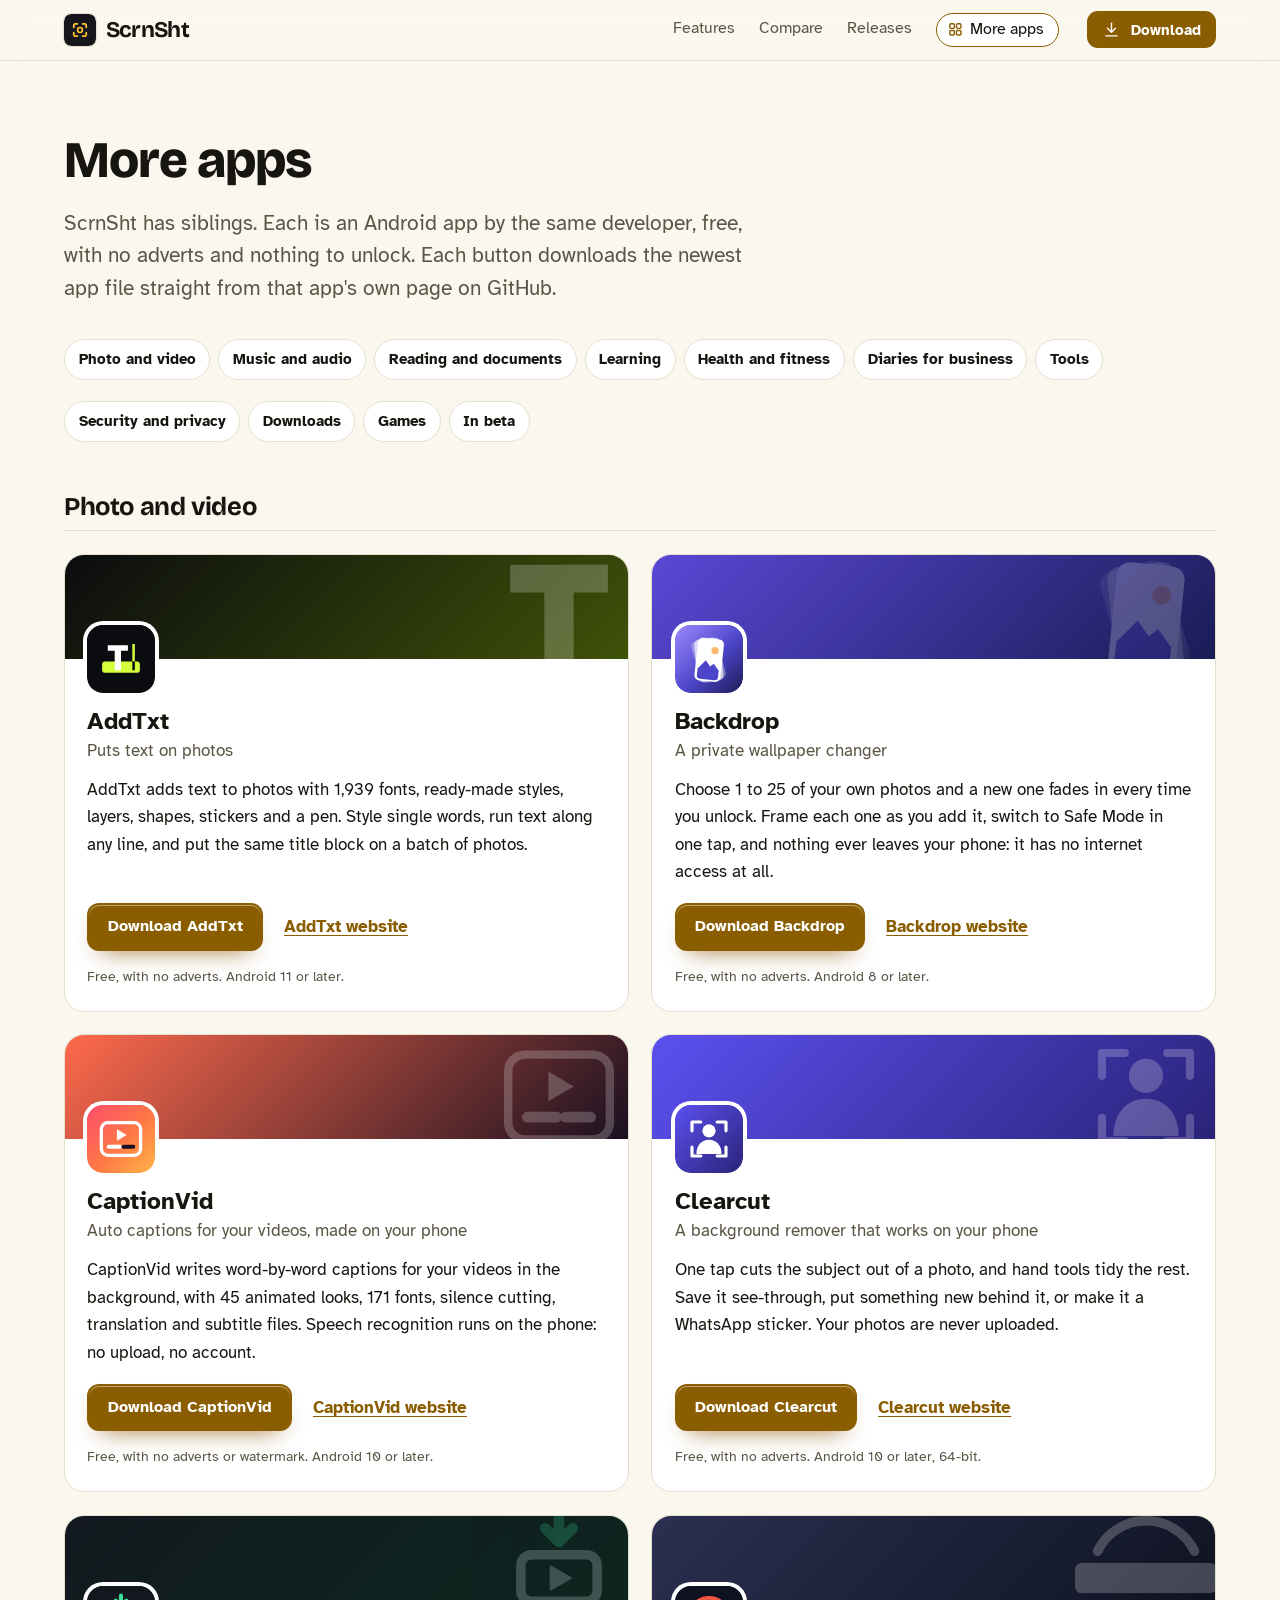
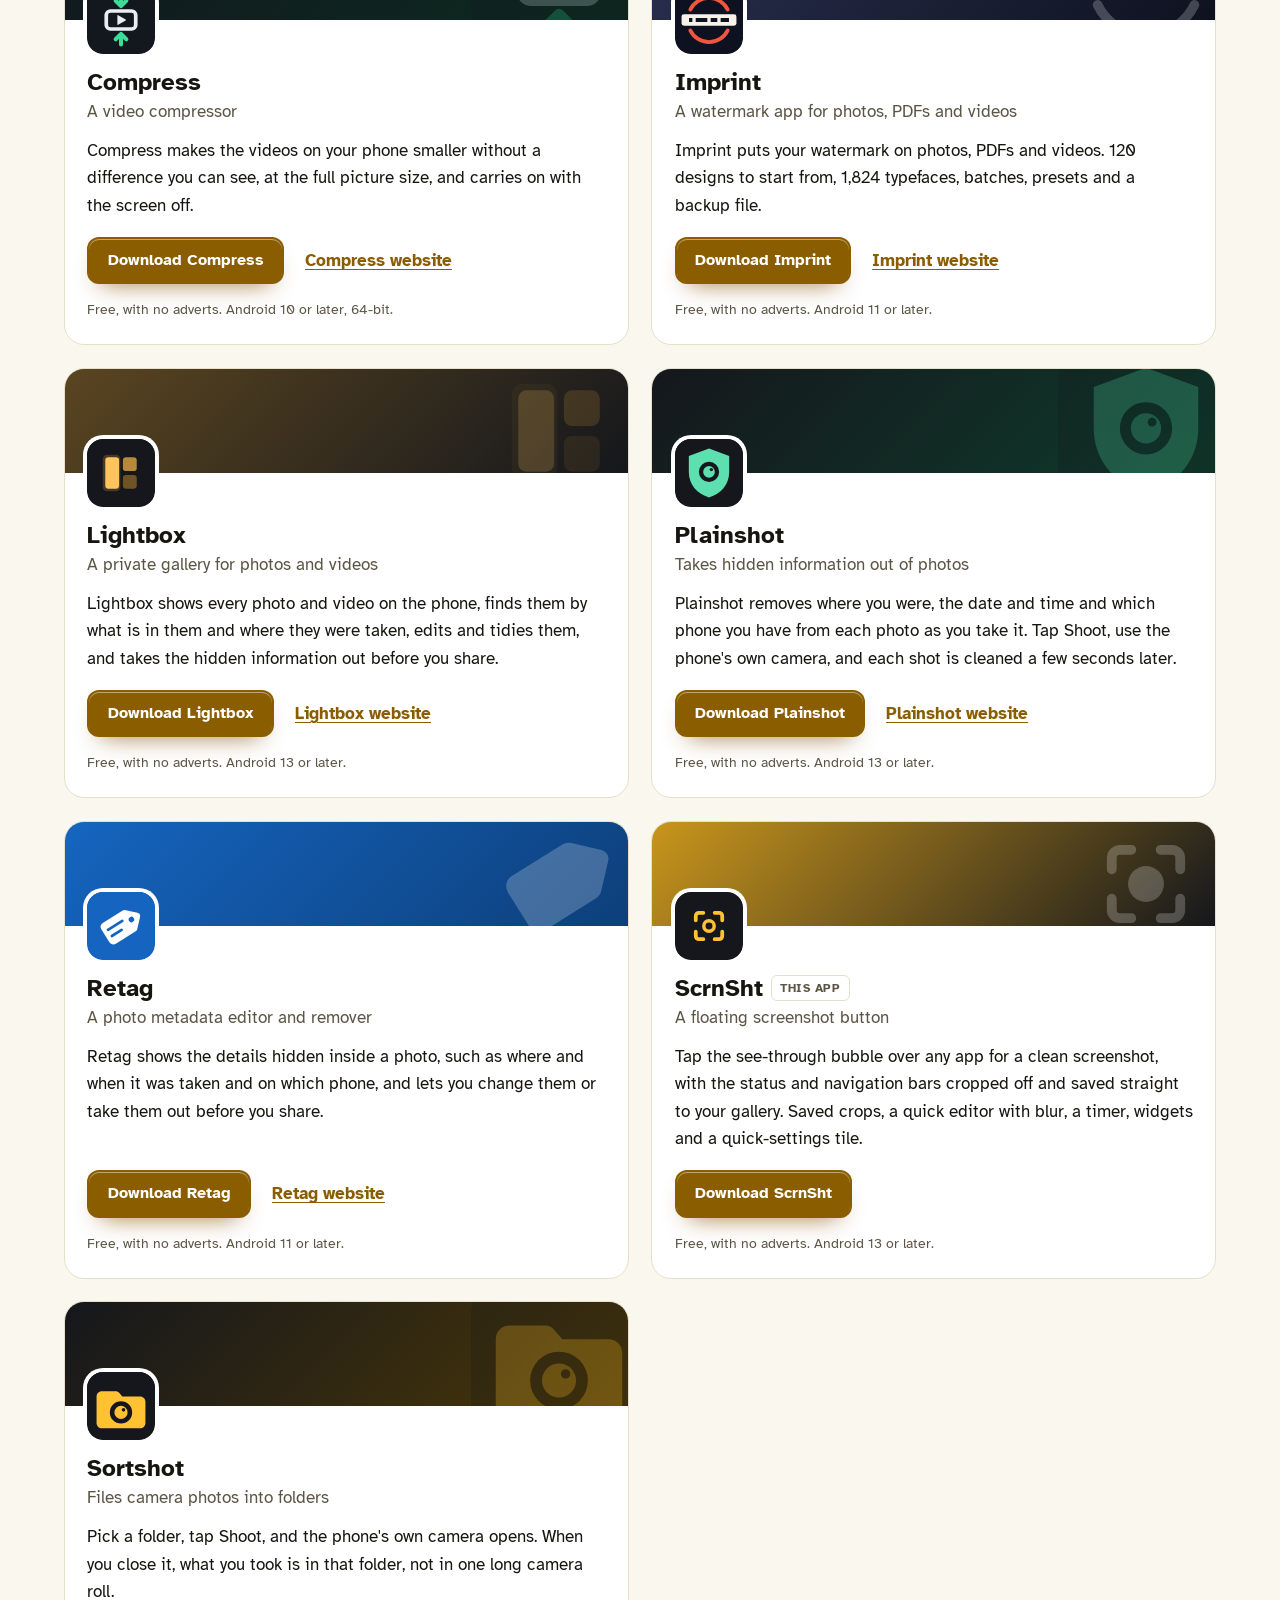
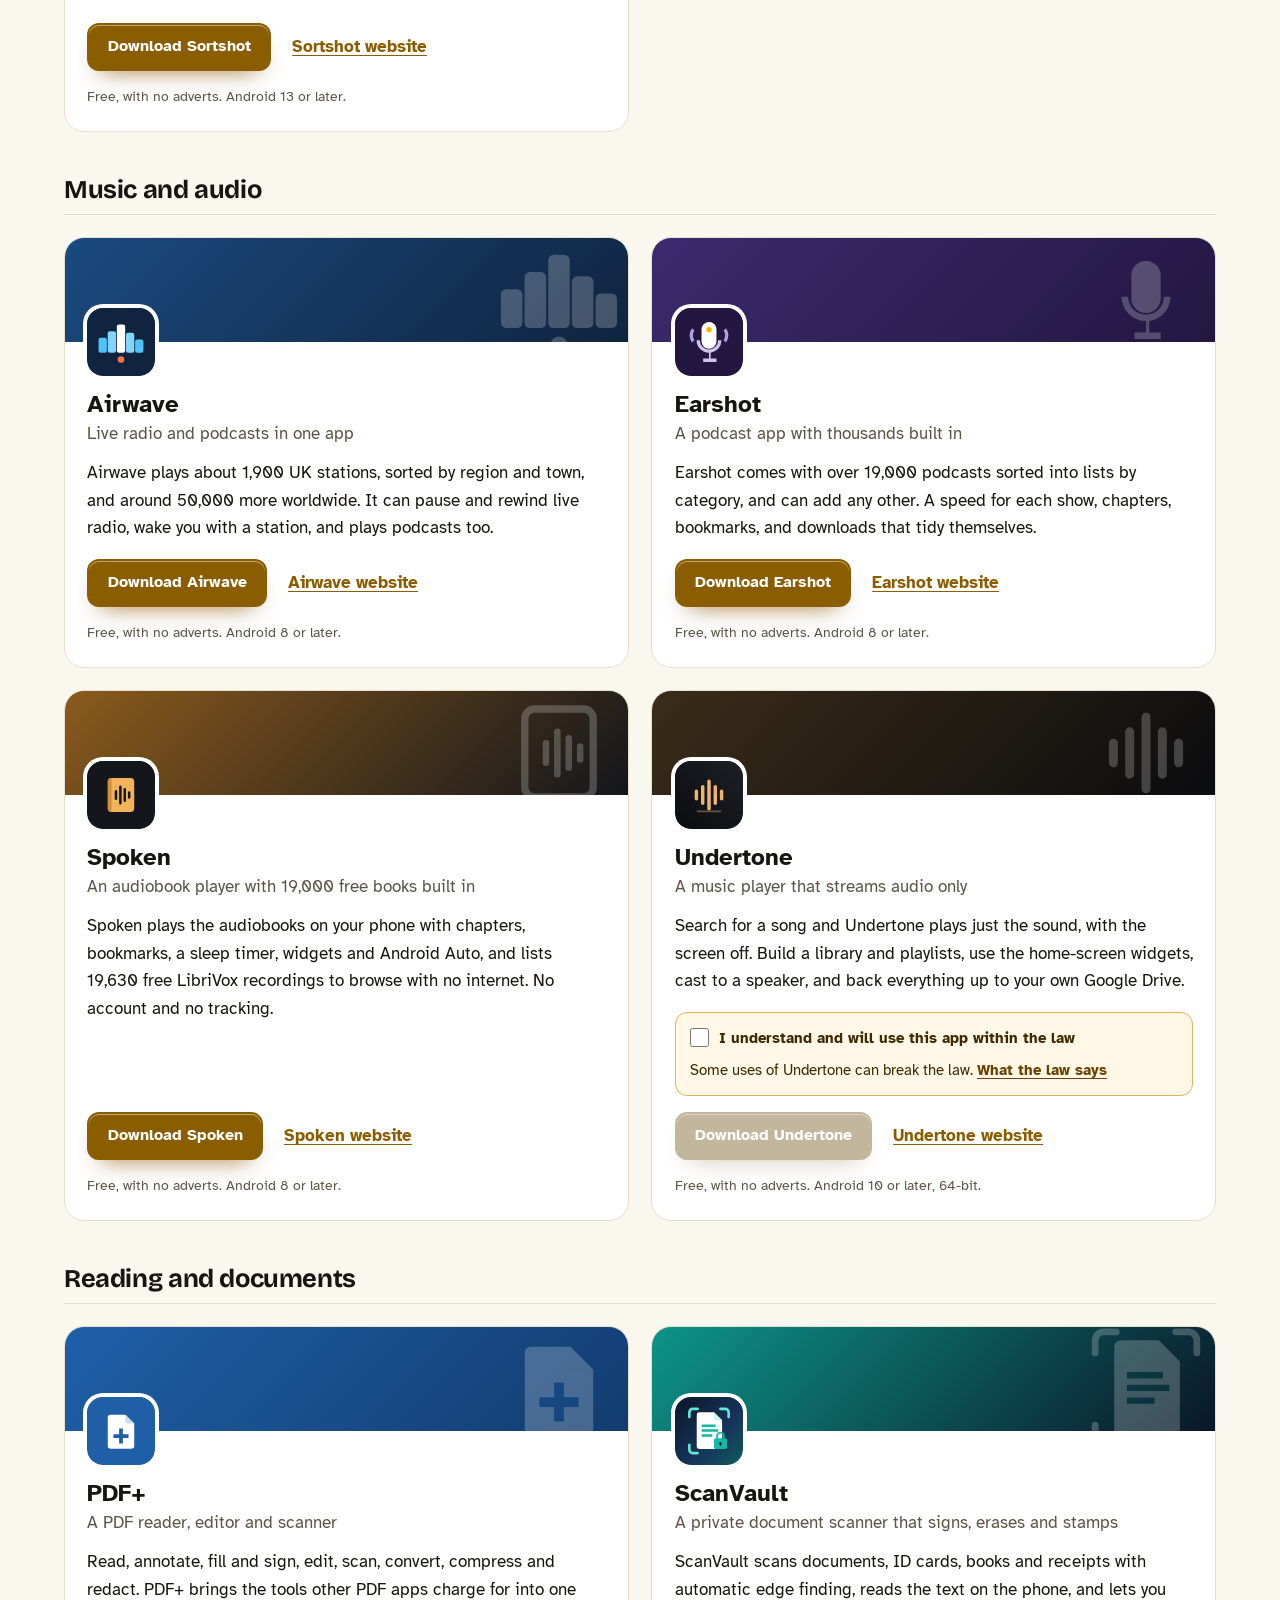
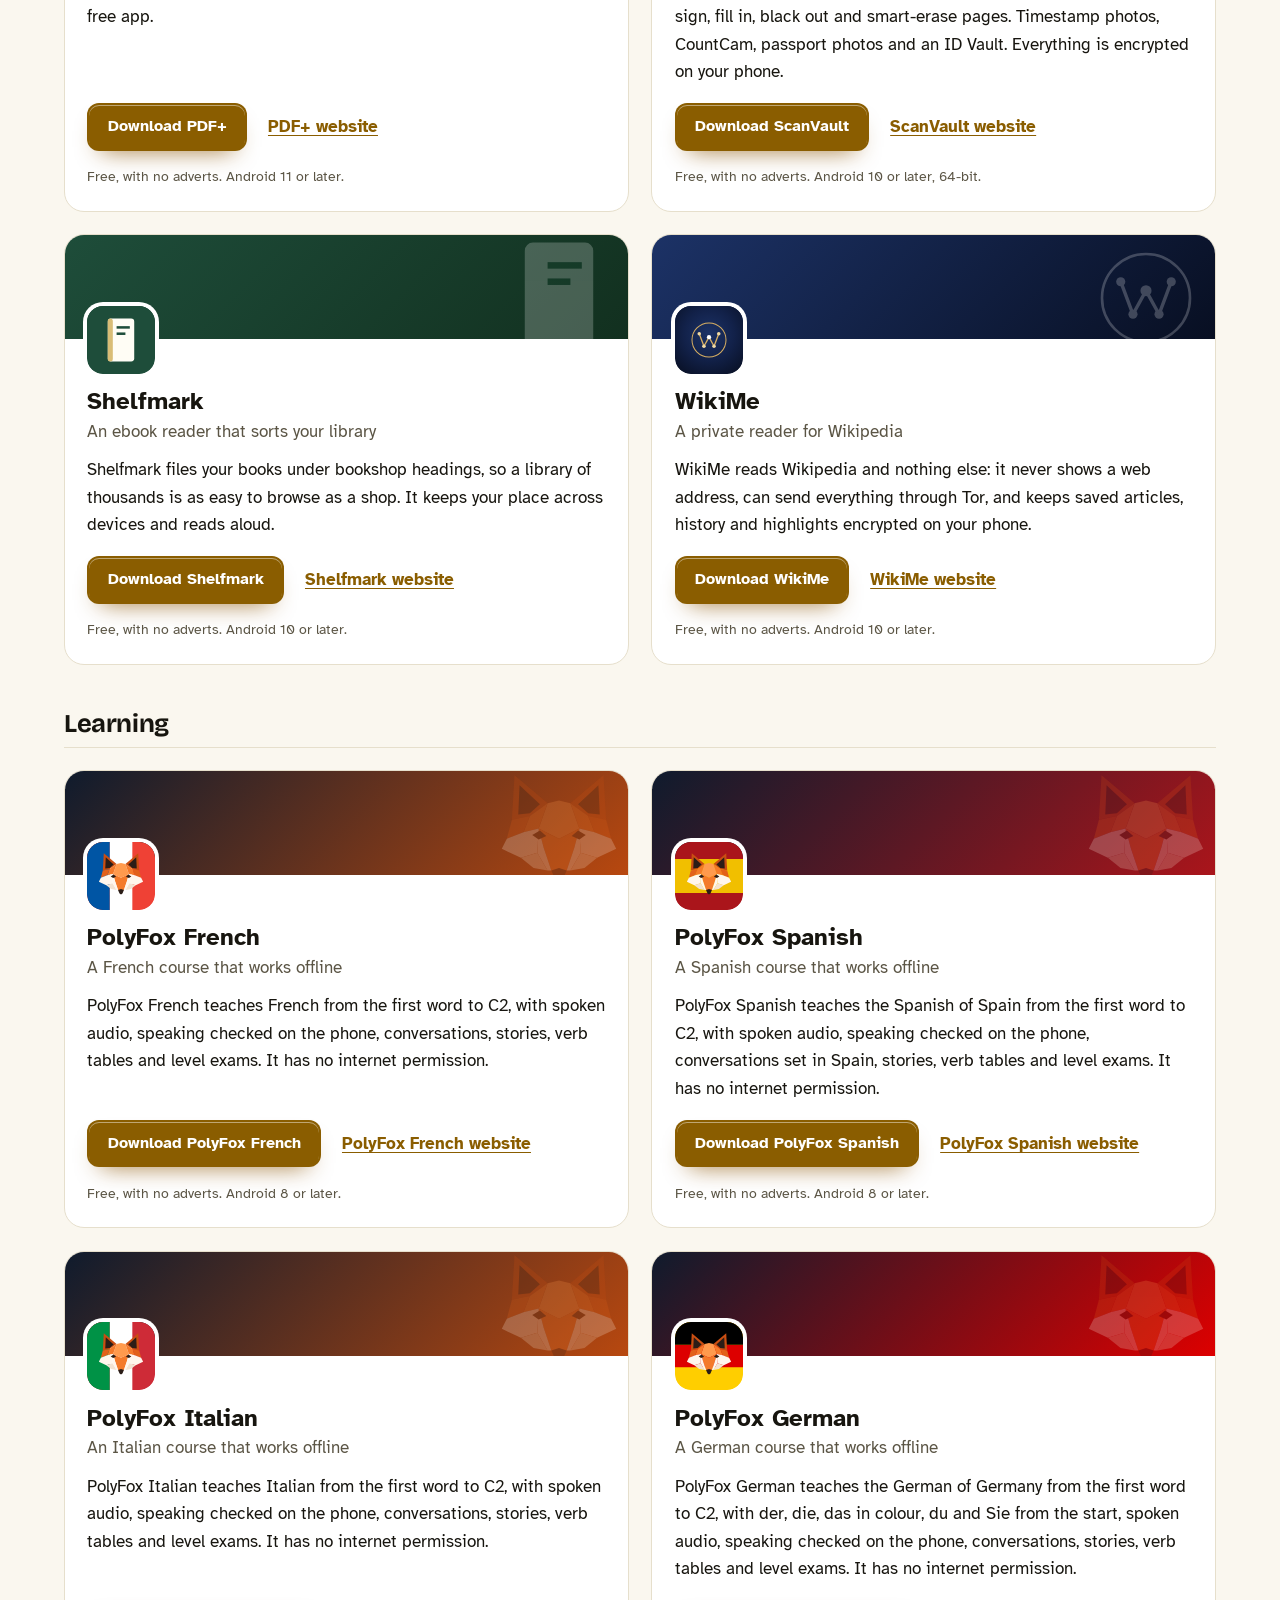
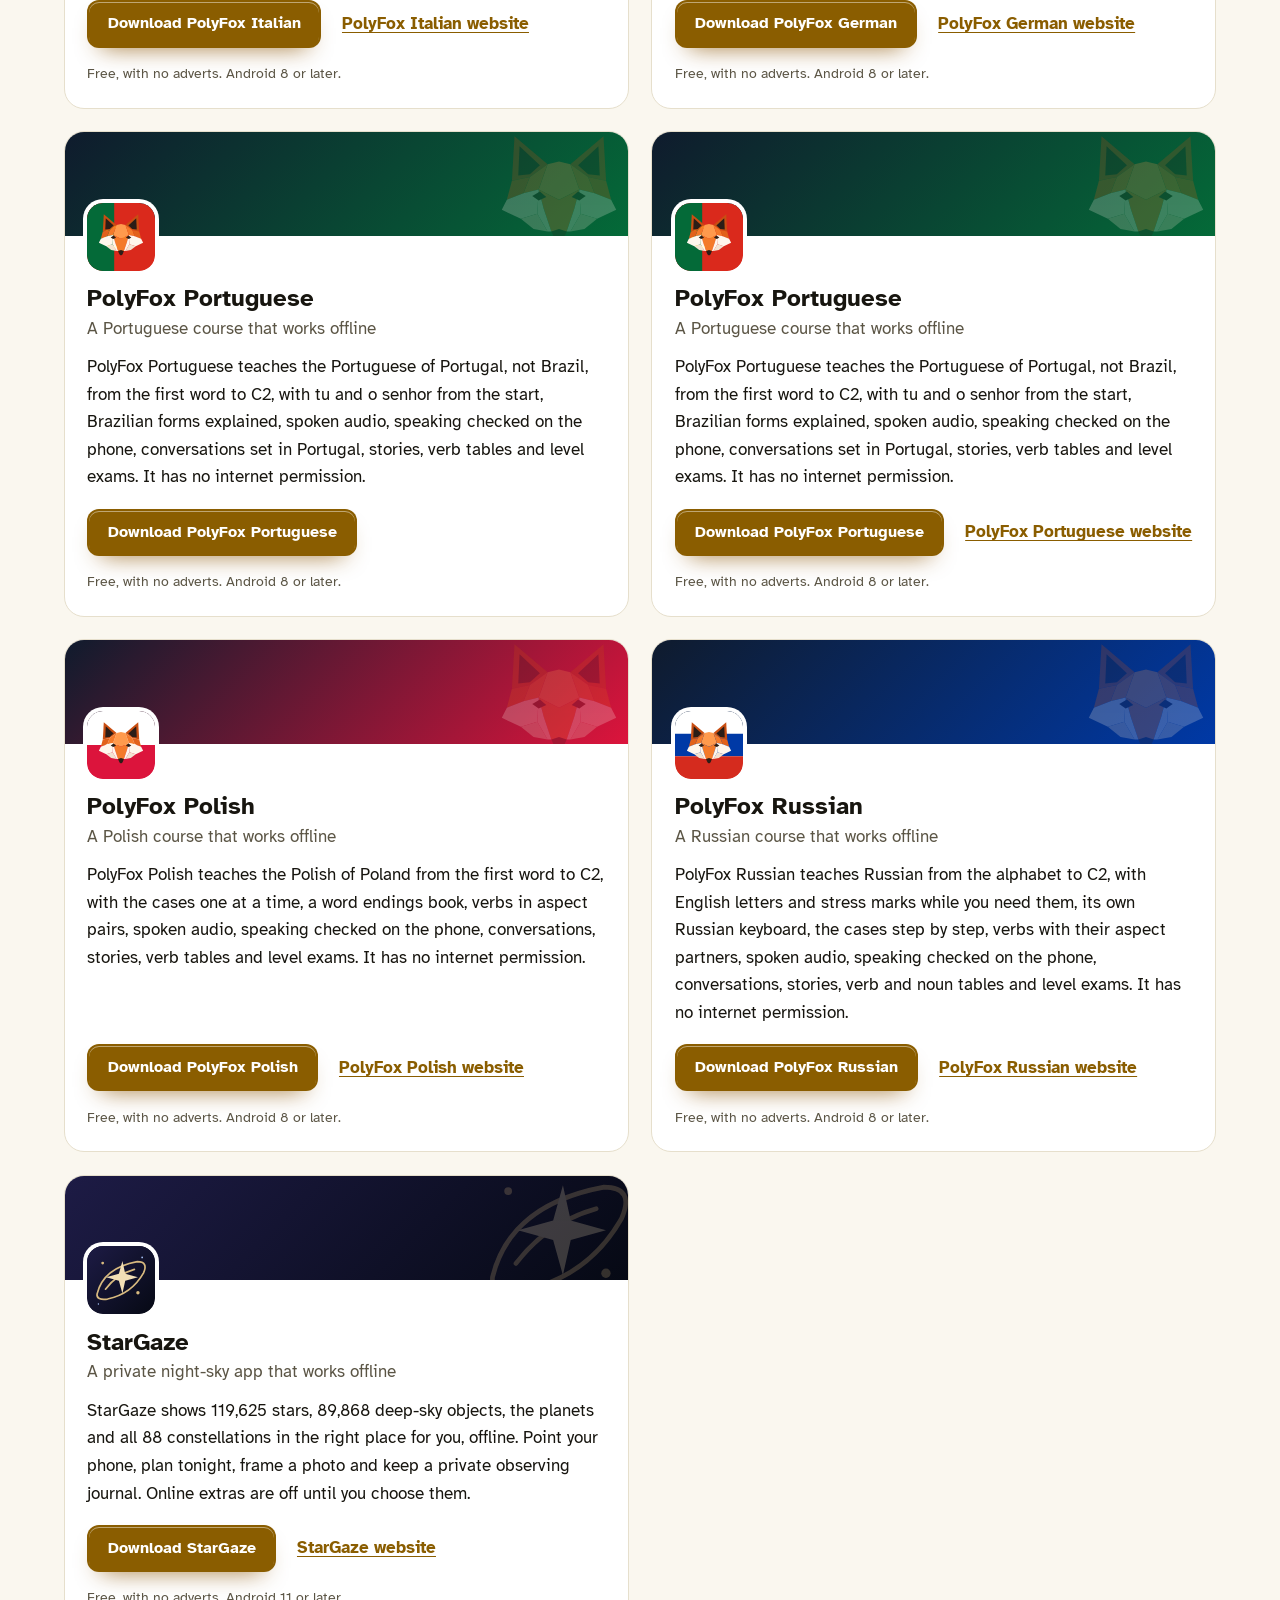
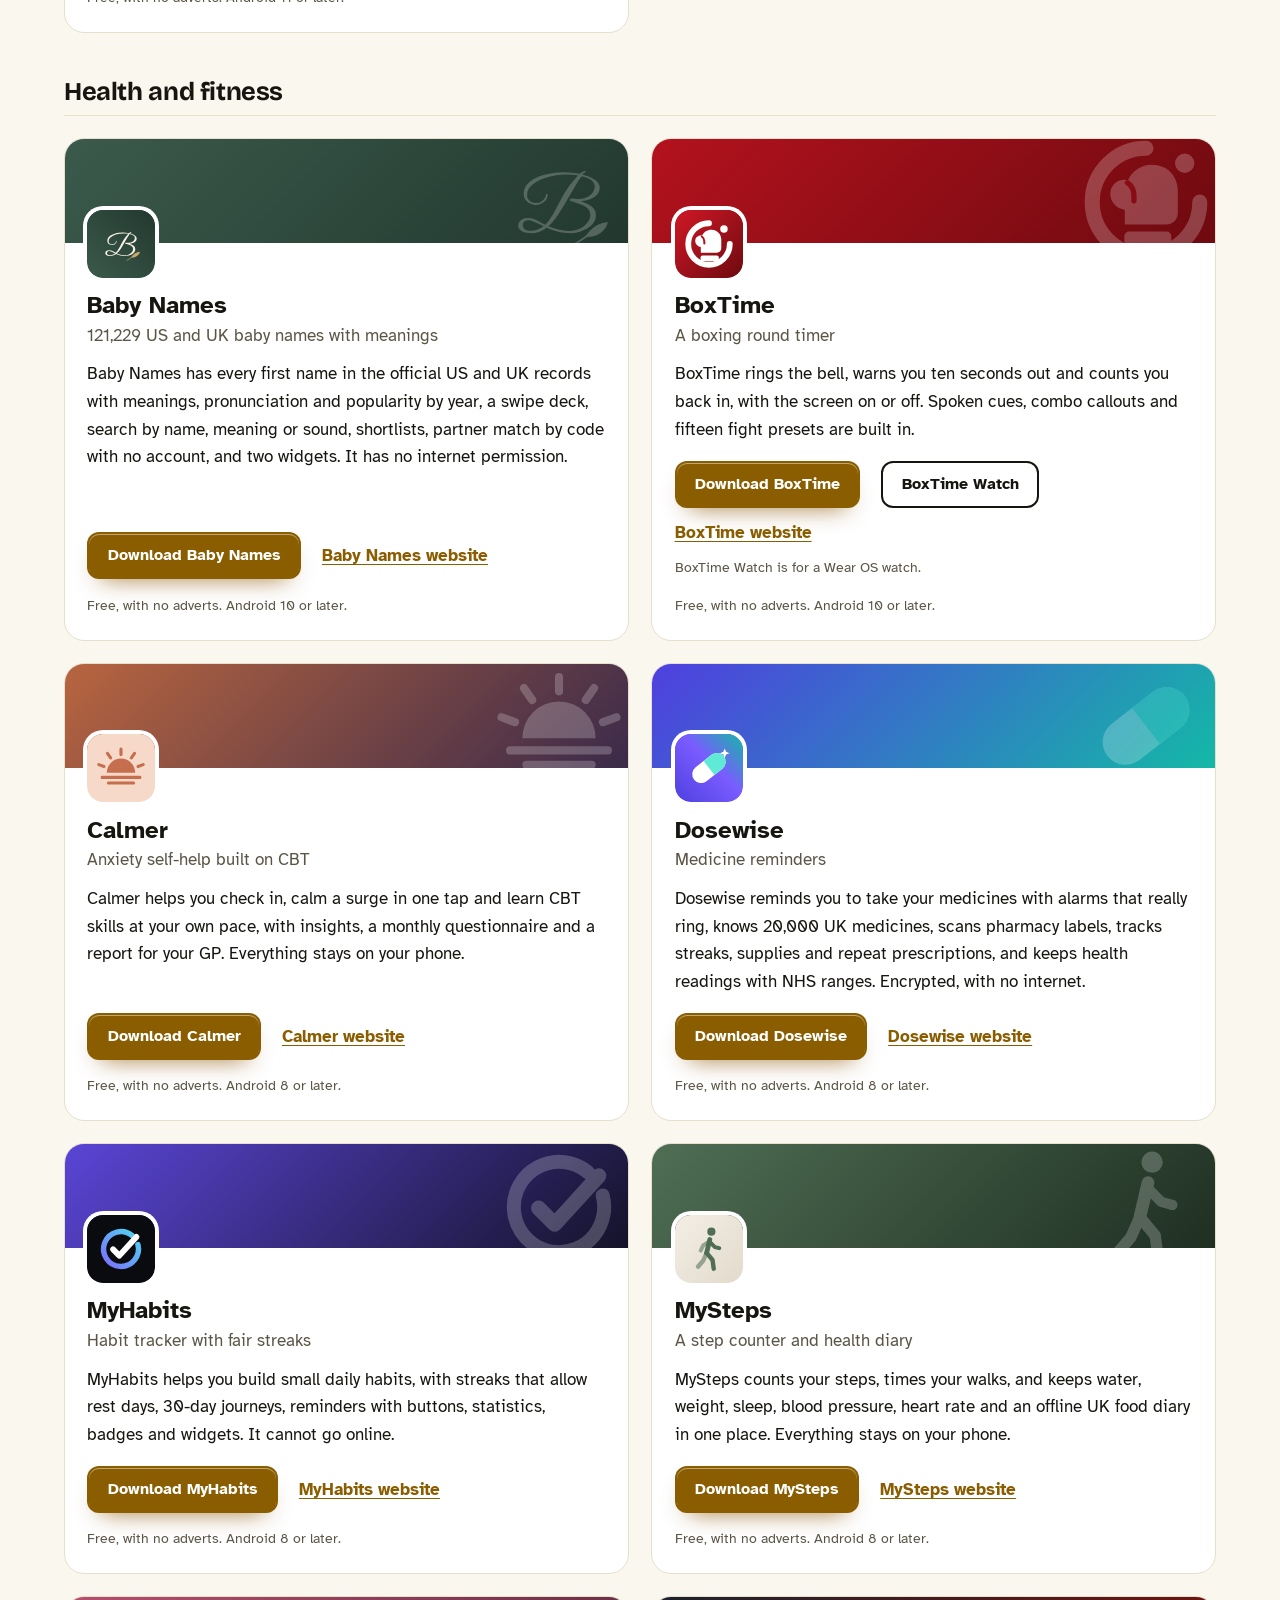
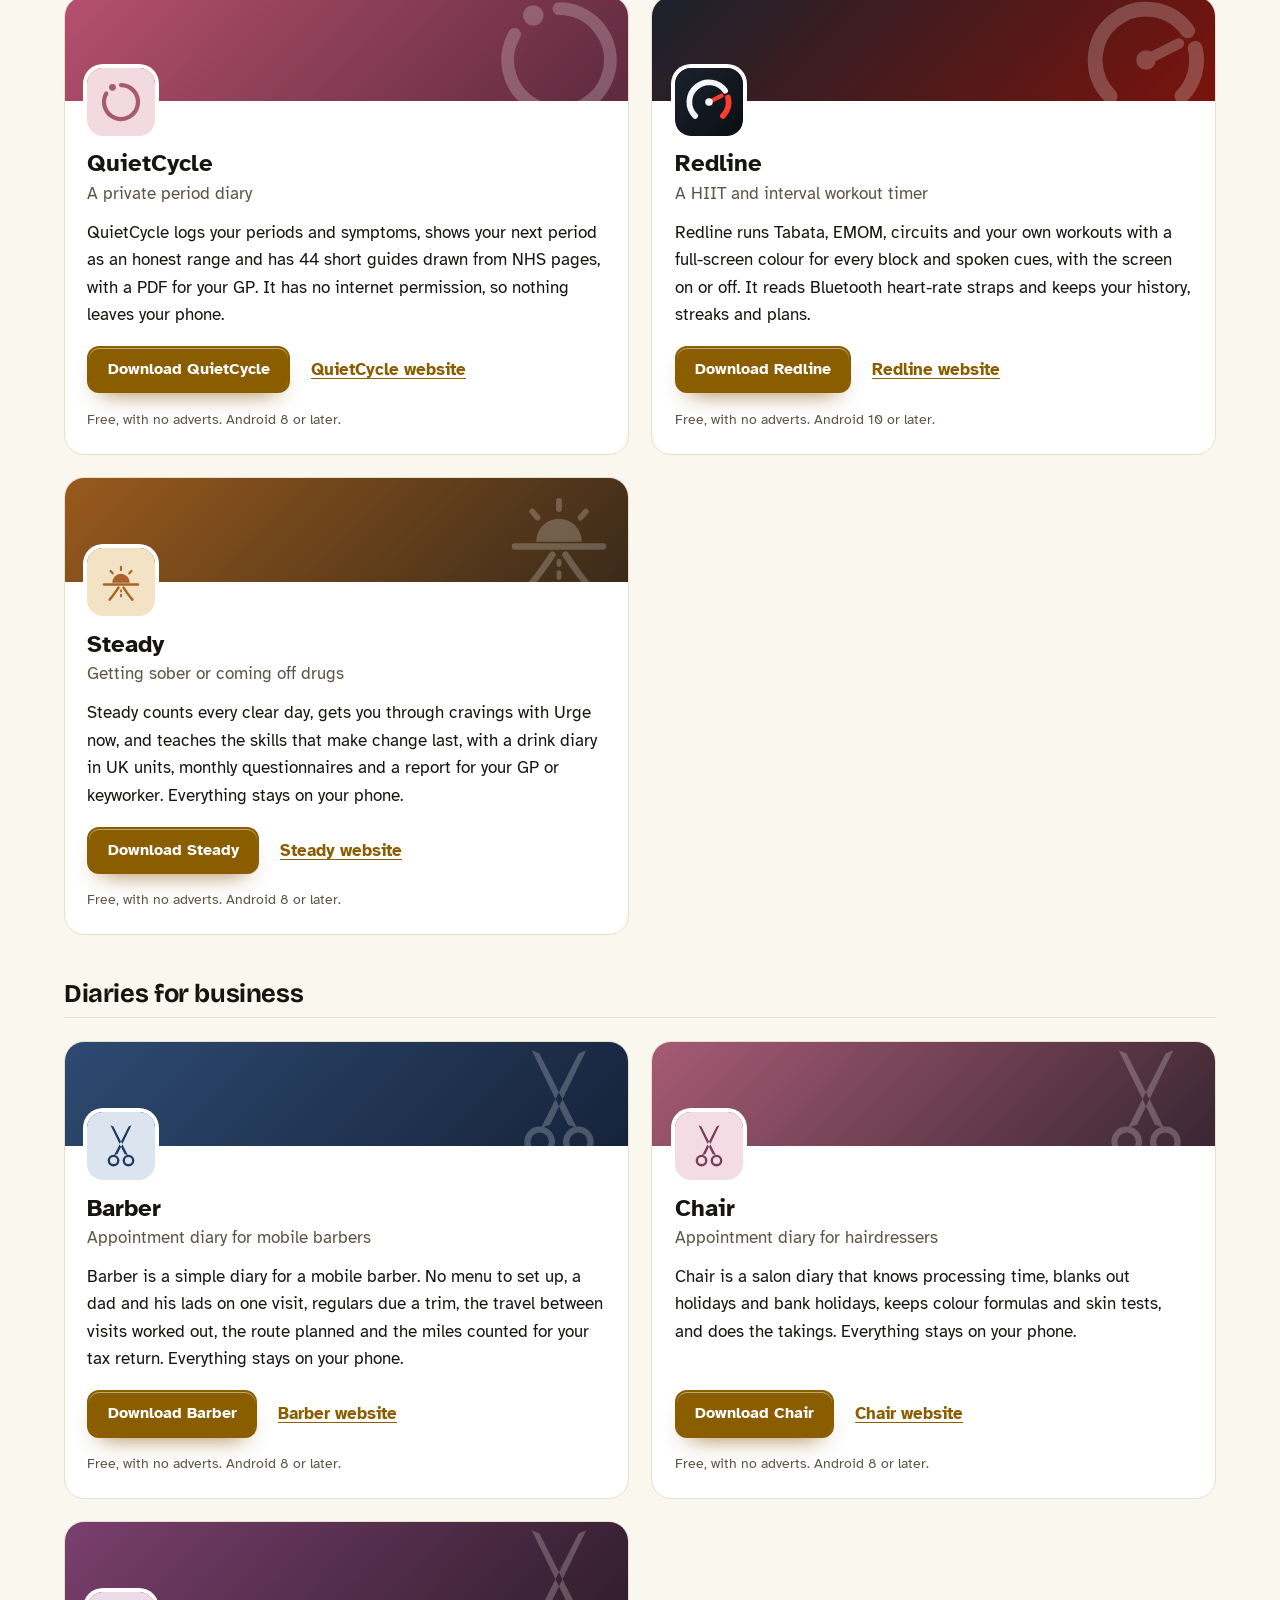
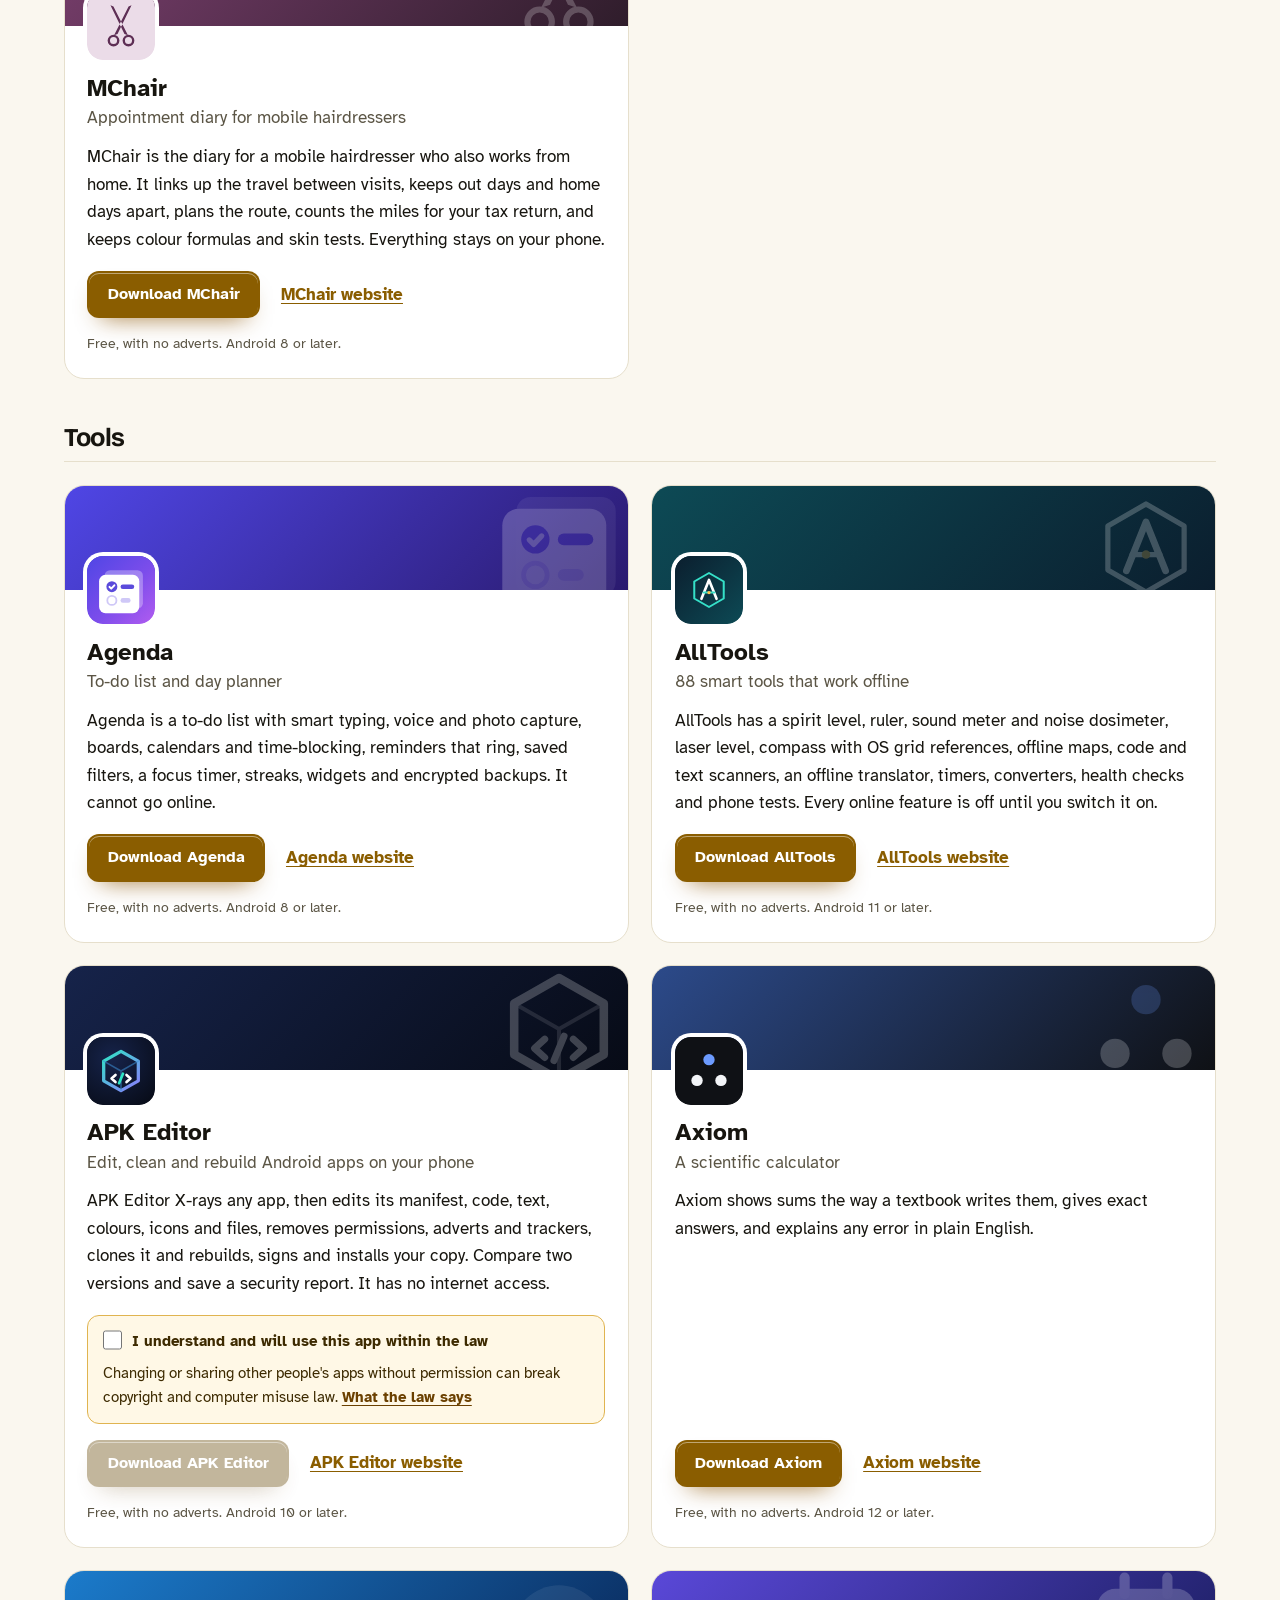
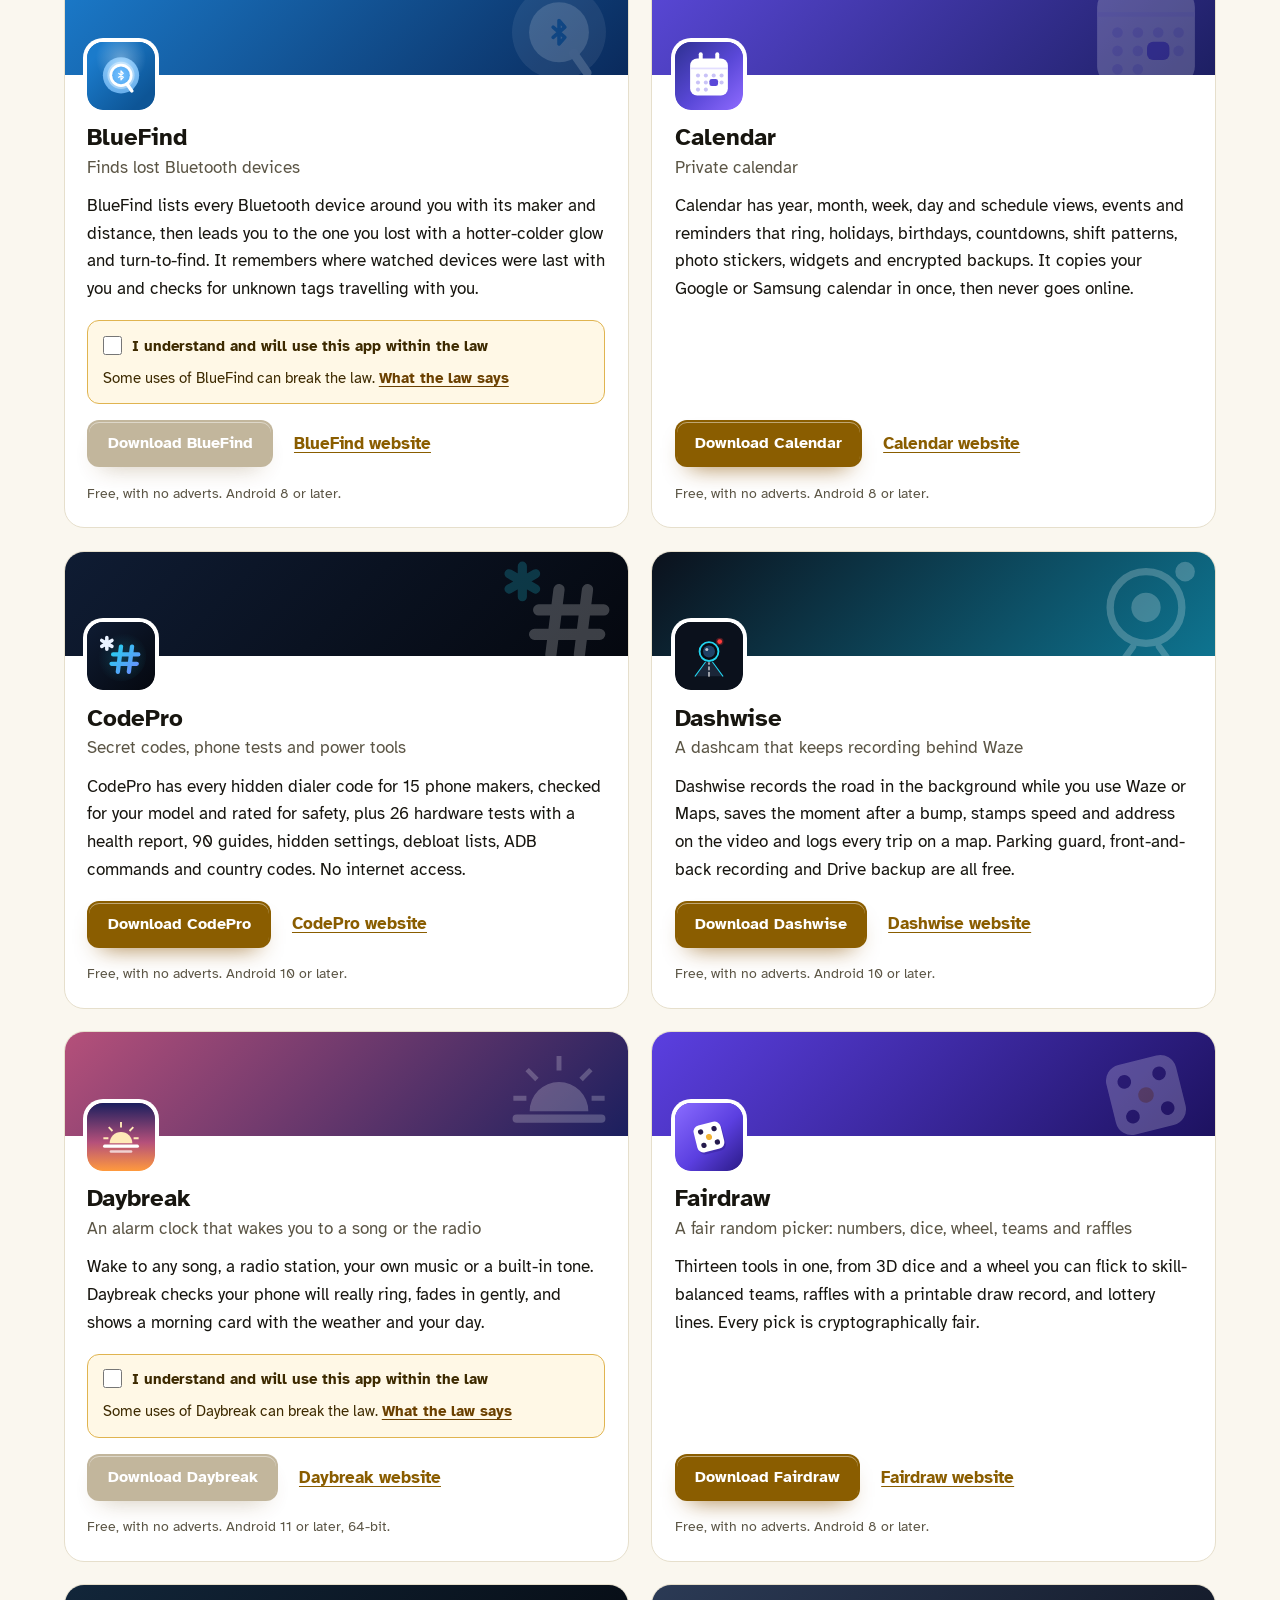
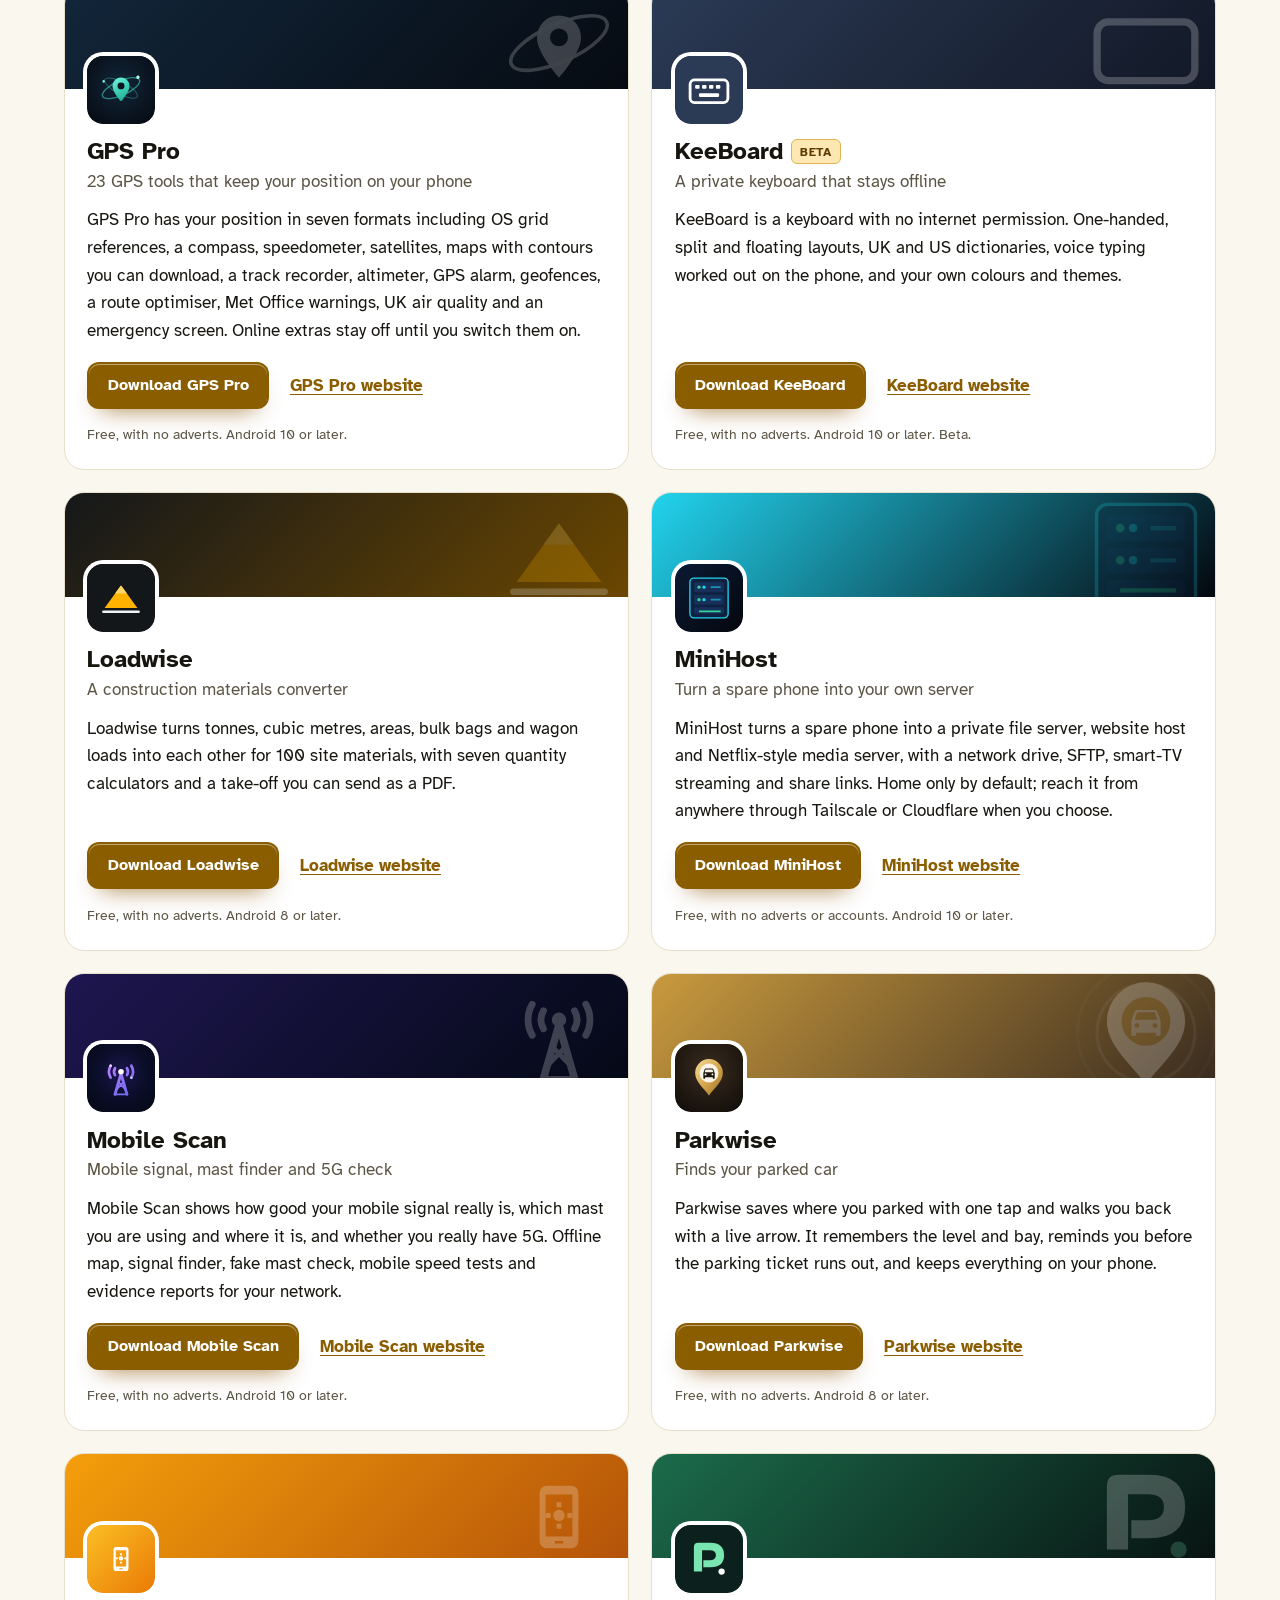
==== commit febb1fea: "More apps: add Baby Names" ====
--- a/more-apps.html
+++ b/more-apps.html
@@ -4,7 +4,7 @@
 <meta charset="utf-8">
 <meta name="viewport" content="width=device-width, initial-scale=1">
 <title>More free Android apps from the maker of ScrnSht</title>
-<meta name="description" content="All 96 free Android apps from the maker of ScrnSht, in one list by category, each with its download and a link to its website.">
+<meta name="description" content="All 97 free Android apps from the maker of ScrnSht, in one list by category, each with its download and a link to its website.">
 <meta name="author" content="Jonathan Jackson">
 <link rel="canonical" href="https://customgpter.github.io/scrnsht/more-apps.html">
 <meta name="theme-color" content="#faf7ef" media="(prefers-color-scheme: light)">
@@ -12,7 +12,7 @@
 <meta property="og:type" content="website">
 <meta property="og:site_name" content="ScrnSht">
 <meta property="og:title" content="More free Android apps from the maker of ScrnSht">
-<meta property="og:description" content="All 96 free Android apps from the maker of ScrnSht, in one list by category, each with its download and a link to its website.">
+<meta property="og:description" content="All 97 free Android apps from the maker of ScrnSht, in one list by category, each with its download and a link to its website.">
 <meta property="og:url" content="https://customgpter.github.io/scrnsht/more-apps.html">
 <meta property="og:image" content="https://customgpter.github.io/scrnsht/assets/og.png">
 <meta property="og:image:width" content="1200">
@@ -26,7 +26,7 @@
 <link rel="preload" href="./assets/fonts/atkinson-hyperlegible-latin-400-normal.woff2" as="font" type="font/woff2" crossorigin>
 <link rel="stylesheet" href="./assets/site.css?v=1">
 <link rel="stylesheet" href="./assets/house.css?v=1">
-<script type="application/ld+json">{"@context":"https://schema.org","@type":"ItemList","name":"Apps from the maker of ScrnSht","url":"https://customgpter.github.io/scrnsht/more-apps.html","itemListElement":[{"@type":"ListItem","position":1,"name":"AddTxt","url":"https://customgpter.github.io/addtxt/"},{"@type":"ListItem","position":2,"name":"Backdrop","url":"https://customgpter.github.io/backdrop/"},{"@type":"ListItem","position":3,"name":"CaptionVid","url":"https://customgpter.github.io/captionvid/"},{"@type":"ListItem","position":4,"name":"Clearcut","url":"https://customgpter.github.io/clearcut/"},{"@type":"ListItem","position":5,"name":"Compress","url":"https://customgpter.github.io/compress/"},{"@type":"ListItem","position":6,"name":"Imprint","url":"https://customgpter.github.io/imprint/"},{"@type":"ListItem","position":7,"name":"Lightbox","url":"https://customgpter.github.io/lightbox/"},{"@type":"ListItem","position":8,"name":"Plainshot","url":"https://customgpter.github.io/plainshot/"},{"@type":"ListItem","position":9,"name":"Retag","url":"https://customgpter.github.io/retag/"},{"@type":"ListItem","position":10,"name":"ScrnSht","url":"https://customgpter.github.io/scrnsht/"},{"@type":"ListItem","position":11,"name":"Sortshot","url":"https://customgpter.github.io/sortshot/"},{"@type":"ListItem","position":12,"name":"Airwave","url":"https://customgpter.github.io/airwave/"},{"@type":"ListItem","position":13,"name":"Earshot","url":"https://customgpter.github.io/earshot/"},{"@type":"ListItem","position":14,"name":"Spoken","url":"https://customgpter.github.io/spoken/"},{"@type":"ListItem","position":15,"name":"Undertone","url":"https://customgpter.github.io/undertone/"},{"@type":"ListItem","position":16,"name":"PDF+","url":"https://customgpter.github.io/pdfplus/"},{"@type":"ListItem","position":17,"name":"ScanVault","url":"https://customgpter.github.io/scanvault/"},{"@type":"ListItem","position":18,"name":"Shelfmark","url":"https://customgpter.github.io/shelfmark/"},{"@type":"ListItem","position":19,"name":"WikiMe","url":"https://customgpter.github.io/wikime/"},{"@type":"ListItem","position":20,"name":"PolyFox French","url":"https://customgpter.github.io/polyfox/"},{"@type":"ListItem","position":21,"name":"PolyFox German","url":"https://customgpter.github.io/polyfox-german/"},{"@type":"ListItem","position":22,"name":"PolyFox Portuguese","url":"https://customgpter.github.io/polyfox-portuguese/"},{"@type":"ListItem","position":23,"name":"PolyFox Polish","url":"https://customgpter.github.io/polyfox-polish/"},{"@type":"ListItem","position":24,"name":"PolyFox Russian","url":"https://customgpter.github.io/polyfox-russian/"},{"@type":"ListItem","position":25,"name":"StarGaze","url":"https://customgpter.github.io/stargaze/"},{"@type":"ListItem","position":26,"name":"BoxTime","url":"https://customgpter.github.io/boxtime/"},{"@type":"ListItem","position":27,"name":"Calmer","url":"https://customgpter.github.io/calmer/"},{"@type":"ListItem","position":28,"name":"Dosewise","url":"https://customgpter.github.io/dosewise/"},{"@type":"ListItem","position":29,"name":"MyHabits","url":"https://customgpter.github.io/myhabits/"},{"@type":"ListItem","position":30,"name":"MySteps","url":"https://customgpter.github.io/mysteps/"},{"@type":"ListItem","position":31,"name":"QuietCycle","url":"https://customgpter.github.io/quietcycle/"},{"@type":"ListItem","position":32,"name":"Redline","url":"https://customgpter.github.io/redline/"},{"@type":"ListItem","position":33,"name":"Steady","url":"https://customgpter.github.io/steady/"},{"@type":"ListItem","position":34,"name":"Barber","url":"https://customgpter.github.io/barber/"},{"@type":"ListItem","position":35,"name":"Chair","url":"https://customgpter.github.io/chair/"},{"@type":"ListItem","position":36,"name":"MChair","url":"https://customgpter.github.io/mchair/"},{"@type":"ListItem","position":37,"name":"Agenda","url":"https://customgpter.github.io/agenda/"},{"@type":"ListItem","position":38,"name":"AllTools","url":"https://customgpter.github.io/alltools/"},{"@type":"ListItem","position":39,"name":"APK Editor","url":"https://customgpter.github.io/apkeditor/"},{"@type":"ListItem","position":40,"name":"Axiom","url":"https://customgpter.github.io/axiom/"},{"@type":"ListItem","position":41,"name":"BlueFind","url":"https://customgpter.github.io/bluefind/"},{"@type":"ListItem","position":42,"name":"Calendar","url":"https://customgpter.github.io/calendar/"},{"@type":"ListItem","position":43,"name":"CodePro","url":"https://customgpter.github.io/codepro/"},{"@type":"ListItem","position":44,"name":"Dashwise","url":"https://customgpter.github.io/dashwise/"},{"@type":"ListItem","position":45,"name":"Daybreak","url":"https://customgpter.github.io/daybreak/"},{"@type":"ListItem","position":46,"name":"Fairdraw","url":"https://customgpter.github.io/fairdraw/"},{"@type":"ListItem","position":47,"name":"GPS Pro","url":"https://customgpter.github.io/gpspro/"},{"@type":"ListItem","position":48,"name":"KeeBoard","url":"https://customgpter.github.io/keeboard/"},{"@type":"ListItem","position":49,"name":"Loadwise","url":"https://customgpter.github.io/loadwise/"},{"@type":"ListItem","position":50,"name":"MiniHost","url":"https://customgpter.github.io/minihost/"},{"@type":"ListItem","position":51,"name":"Mobile Scan","url":"https://customgpter.github.io/mobilescan/"},{"@type":"ListItem","position":52,"name":"Parkwise","url":"https://customgpter.github.io/parkwise/"},{"@type":"ListItem","position":53,"name":"Pocketmind","url":"https://customgpter.github.io/pocketmind/"},{"@type":"ListItem","position":54,"name":"Refine","url":"https://customgpter.github.io/refine/"},{"@type":"ListItem","position":55,"name":"Shiftwise","url":"https://customgpter.github.io/shiftwise/"},{"@type":"ListItem","position":56,"name":"SimpleCalc","url":"https://customgpter.github.io/simplecalc/"},{"@type":"ListItem","position":57,"name":"Skyline","url":"https://customgpter.github.io/skyline/"},{"@type":"ListItem","position":58,"name":"Slipway","url":"https://customgpter.github.io/slipway/"},{"@type":"ListItem","position":59,"name":"Tagger","url":"https://customgpter.github.io/tagger/"},{"@type":"ListItem","position":60,"name":"TotalClean","url":"https://customgpter.github.io/totalclean/"},{"@type":"ListItem","position":61,"name":"TVLink","url":"https://customgpter.github.io/tvlink/"},{"@type":"ListItem","position":62,"name":"Unbox","url":"https://customgpter.github.io/unbox/"},{"@type":"ListItem","position":63,"name":"WhatsKeep","url":"https://customgpter.github.io/whatskeep/"},{"@type":"ListItem","position":64,"name":"WiFi Scan","url":"https://customgpter.github.io/wifiscan/"},{"@type":"ListItem","position":65,"name":"Auditly","url":"https://customgpter.github.io/auditly/"},{"@type":"ListItem","position":66,"name":"Backchannel","url":"https://customgpter.github.io/backchannel/"},{"@type":"ListItem","position":67,"name":"ENotes","url":"https://customgpter.github.io/enotes/"},{"@type":"ListItem","position":68,"name":"FindMe","url":"https://customgpter.github.io/findme/"},{"@type":"ListItem","position":69,"name":"iLock","url":"https://customgpter.github.io/ilock/"},{"@type":"ListItem","position":70,"name":"ImSafe","url":"https://customgpter.github.io/imsafe/"},{"@type":"ListItem","position":71,"name":"IShred","url":"https://customgpter.github.io/ishred/"},{"@type":"ListItem","position":72,"name":"LockBox","url":"https://customgpter.github.io/lockbox/"},{"@type":"ListItem","position":73,"name":"PassVault","url":"https://customgpter.github.io/passvault/"},{"@type":"ListItem","position":74,"name":"SpyFind","url":"https://customgpter.github.io/spyfind/"},{"@type":"ListItem","position":75,"name":"TextWipe","url":"https://customgpter.github.io/textwipe/"},{"@type":"ListItem","position":76,"name":"Tracewire","url":"https://customgpter.github.io/tracewire/"},{"@type":"ListItem","position":77,"name":"Vigil","url":"https://customgpter.github.io/vigil/"},{"@type":"ListItem","position":78,"name":"Grab","url":"https://customgpter.github.io/grab/"},{"@type":"ListItem","position":79,"name":"Swarm","url":"https://customgpter.github.io/swarm/"},{"@type":"ListItem","position":80,"name":"Plane Games","url":"https://customgpter.github.io/plane-games/"},{"@type":"ListItem","position":81,"name":"Ninefold","url":"https://customgpter.github.io/ninefold/"},{"@type":"ListItem","position":82,"name":"Cubewise","url":"https://customgpter.github.io/cubewise/"},{"@type":"ListItem","position":83,"name":"Tilewise","url":"https://customgpter.github.io/tilewise/"},{"@type":"ListItem","position":84,"name":"Letterwise","url":"https://customgpter.github.io/letterwise/"},{"@type":"ListItem","position":85,"name":"Kingside","url":"https://customgpter.github.io/kingside/"},{"@type":"ListItem","position":86,"name":"Deckhand","url":"https://customgpter.github.io/deckhand/"},{"@type":"ListItem","position":87,"name":"SNESForge","url":"https://customgpter.github.io/snesforge/"},{"@type":"ListItem","position":88,"name":"Fame Boy","url":"https://customgpter.github.io/fameboy/"},{"@type":"ListItem","position":89,"name":"PSPPro","url":"https://customgpter.github.io/psppro/"},{"@type":"ListItem","position":90,"name":"MegaGen","url":"https://customgpter.github.io/megagen/"},{"@type":"ListItem","position":91,"name":"QVR","url":"https://customgpter.github.io/qvr/"},{"@type":"ListItem","position":92,"name":"QVR Watch","url":"https://customgpter.github.io/qvr-watch/"},{"@type":"ListItem","position":93,"name":"QVRLite","url":"https://customgpter.github.io/qvrlite/"},{"@type":"ListItem","position":94,"name":"Onionz","url":"https://customgpter.github.io/onionz/"},{"@type":"ListItem","position":95,"name":"OnionzWeb","url":"https://customgpter.github.io/onionzweb/"}]}</script>
+<script type="application/ld+json">{"@context":"https://schema.org","@type":"ItemList","name":"Apps from the maker of ScrnSht","url":"https://customgpter.github.io/scrnsht/more-apps.html","itemListElement":[{"@type":"ListItem","position":1,"name":"AddTxt","url":"https://customgpter.github.io/addtxt/"},{"@type":"ListItem","position":2,"name":"Backdrop","url":"https://customgpter.github.io/backdrop/"},{"@type":"ListItem","position":3,"name":"CaptionVid","url":"https://customgpter.github.io/captionvid/"},{"@type":"ListItem","position":4,"name":"Clearcut","url":"https://customgpter.github.io/clearcut/"},{"@type":"ListItem","position":5,"name":"Compress","url":"https://customgpter.github.io/compress/"},{"@type":"ListItem","position":6,"name":"Imprint","url":"https://customgpter.github.io/imprint/"},{"@type":"ListItem","position":7,"name":"Lightbox","url":"https://customgpter.github.io/lightbox/"},{"@type":"ListItem","position":8,"name":"Plainshot","url":"https://customgpter.github.io/plainshot/"},{"@type":"ListItem","position":9,"name":"Retag","url":"https://customgpter.github.io/retag/"},{"@type":"ListItem","position":10,"name":"ScrnSht","url":"https://customgpter.github.io/scrnsht/"},{"@type":"ListItem","position":11,"name":"Sortshot","url":"https://customgpter.github.io/sortshot/"},{"@type":"ListItem","position":12,"name":"Airwave","url":"https://customgpter.github.io/airwave/"},{"@type":"ListItem","position":13,"name":"Earshot","url":"https://customgpter.github.io/earshot/"},{"@type":"ListItem","position":14,"name":"Spoken","url":"https://customgpter.github.io/spoken/"},{"@type":"ListItem","position":15,"name":"Undertone","url":"https://customgpter.github.io/undertone/"},{"@type":"ListItem","position":16,"name":"PDF+","url":"https://customgpter.github.io/pdfplus/"},{"@type":"ListItem","position":17,"name":"ScanVault","url":"https://customgpter.github.io/scanvault/"},{"@type":"ListItem","position":18,"name":"Shelfmark","url":"https://customgpter.github.io/shelfmark/"},{"@type":"ListItem","position":19,"name":"WikiMe","url":"https://customgpter.github.io/wikime/"},{"@type":"ListItem","position":20,"name":"PolyFox French","url":"https://customgpter.github.io/polyfox/"},{"@type":"ListItem","position":21,"name":"PolyFox German","url":"https://customgpter.github.io/polyfox-german/"},{"@type":"ListItem","position":22,"name":"PolyFox Portuguese","url":"https://customgpter.github.io/polyfox-portuguese/"},{"@type":"ListItem","position":23,"name":"PolyFox Polish","url":"https://customgpter.github.io/polyfox-polish/"},{"@type":"ListItem","position":24,"name":"PolyFox Russian","url":"https://customgpter.github.io/polyfox-russian/"},{"@type":"ListItem","position":25,"name":"StarGaze","url":"https://customgpter.github.io/stargaze/"},{"@type":"ListItem","position":26,"name":"Baby Names","url":"https://customgpter.github.io/babynames/"},{"@type":"ListItem","position":27,"name":"BoxTime","url":"https://customgpter.github.io/boxtime/"},{"@type":"ListItem","position":28,"name":"Calmer","url":"https://customgpter.github.io/calmer/"},{"@type":"ListItem","position":29,"name":"Dosewise","url":"https://customgpter.github.io/dosewise/"},{"@type":"ListItem","position":30,"name":"MyHabits","url":"https://customgpter.github.io/myhabits/"},{"@type":"ListItem","position":31,"name":"MySteps","url":"https://customgpter.github.io/mysteps/"},{"@type":"ListItem","position":32,"name":"QuietCycle","url":"https://customgpter.github.io/quietcycle/"},{"@type":"ListItem","position":33,"name":"Redline","url":"https://customgpter.github.io/redline/"},{"@type":"ListItem","position":34,"name":"Steady","url":"https://customgpter.github.io/steady/"},{"@type":"ListItem","position":35,"name":"Barber","url":"https://customgpter.github.io/barber/"},{"@type":"ListItem","position":36,"name":"Chair","url":"https://customgpter.github.io/chair/"},{"@type":"ListItem","position":37,"name":"MChair","url":"https://customgpter.github.io/mchair/"},{"@type":"ListItem","position":38,"name":"Agenda","url":"https://customgpter.github.io/agenda/"},{"@type":"ListItem","position":39,"name":"AllTools","url":"https://customgpter.github.io/alltools/"},{"@type":"ListItem","position":40,"name":"APK Editor","url":"https://customgpter.github.io/apkeditor/"},{"@type":"ListItem","position":41,"name":"Axiom","url":"https://customgpter.github.io/axiom/"},{"@type":"ListItem","position":42,"name":"BlueFind","url":"https://customgpter.github.io/bluefind/"},{"@type":"ListItem","position":43,"name":"Calendar","url":"https://customgpter.github.io/calendar/"},{"@type":"ListItem","position":44,"name":"CodePro","url":"https://customgpter.github.io/codepro/"},{"@type":"ListItem","position":45,"name":"Dashwise","url":"https://customgpter.github.io/dashwise/"},{"@type":"ListItem","position":46,"name":"Daybreak","url":"https://customgpter.github.io/daybreak/"},{"@type":"ListItem","position":47,"name":"Fairdraw","url":"https://customgpter.github.io/fairdraw/"},{"@type":"ListItem","position":48,"name":"GPS Pro","url":"https://customgpter.github.io/gpspro/"},{"@type":"ListItem","position":49,"name":"KeeBoard","url":"https://customgpter.github.io/keeboard/"},{"@type":"ListItem","position":50,"name":"Loadwise","url":"https://customgpter.github.io/loadwise/"},{"@type":"ListItem","position":51,"name":"MiniHost","url":"https://customgpter.github.io/minihost/"},{"@type":"ListItem","position":52,"name":"Mobile Scan","url":"https://customgpter.github.io/mobilescan/"},{"@type":"ListItem","position":53,"name":"Parkwise","url":"https://customgpter.github.io/parkwise/"},{"@type":"ListItem","position":54,"name":"Pocketmind","url":"https://customgpter.github.io/pocketmind/"},{"@type":"ListItem","position":55,"name":"Refine","url":"https://customgpter.github.io/refine/"},{"@type":"ListItem","position":56,"name":"Shiftwise","url":"https://customgpter.github.io/shiftwise/"},{"@type":"ListItem","position":57,"name":"SimpleCalc","url":"https://customgpter.github.io/simplecalc/"},{"@type":"ListItem","position":58,"name":"Skyline","url":"https://customgpter.github.io/skyline/"},{"@type":"ListItem","position":59,"name":"Slipway","url":"https://customgpter.github.io/slipway/"},{"@type":"ListItem","position":60,"name":"Tagger","url":"https://customgpter.github.io/tagger/"},{"@type":"ListItem","position":61,"name":"TotalClean","url":"https://customgpter.github.io/totalclean/"},{"@type":"ListItem","position":62,"name":"TVLink","url":"https://customgpter.github.io/tvlink/"},{"@type":"ListItem","position":63,"name":"Unbox","url":"https://customgpter.github.io/unbox/"},{"@type":"ListItem","position":64,"name":"WhatsKeep","url":"https://customgpter.github.io/whatskeep/"},{"@type":"ListItem","position":65,"name":"WiFi Scan","url":"https://customgpter.github.io/wifiscan/"},{"@type":"ListItem","position":66,"name":"Auditly","url":"https://customgpter.github.io/auditly/"},{"@type":"ListItem","position":67,"name":"Backchannel","url":"https://customgpter.github.io/backchannel/"},{"@type":"ListItem","position":68,"name":"ENotes","url":"https://customgpter.github.io/enotes/"},{"@type":"ListItem","position":69,"name":"FindMe","url":"https://customgpter.github.io/findme/"},{"@type":"ListItem","position":70,"name":"iLock","url":"https://customgpter.github.io/ilock/"},{"@type":"ListItem","position":71,"name":"ImSafe","url":"https://customgpter.github.io/imsafe/"},{"@type":"ListItem","position":72,"name":"IShred","url":"https://customgpter.github.io/ishred/"},{"@type":"ListItem","position":73,"name":"LockBox","url":"https://customgpter.github.io/lockbox/"},{"@type":"ListItem","position":74,"name":"PassVault","url":"https://customgpter.github.io/passvault/"},{"@type":"ListItem","position":75,"name":"SpyFind","url":"https://customgpter.github.io/spyfind/"},{"@type":"ListItem","position":76,"name":"TextWipe","url":"https://customgpter.github.io/textwipe/"},{"@type":"ListItem","position":77,"name":"Tracewire","url":"https://customgpter.github.io/tracewire/"},{"@type":"ListItem","position":78,"name":"Vigil","url":"https://customgpter.github.io/vigil/"},{"@type":"ListItem","position":79,"name":"Grab","url":"https://customgpter.github.io/grab/"},{"@type":"ListItem","position":80,"name":"Swarm","url":"https://customgpter.github.io/swarm/"},{"@type":"ListItem","position":81,"name":"Plane Games","url":"https://customgpter.github.io/plane-games/"},{"@type":"ListItem","position":82,"name":"Ninefold","url":"https://customgpter.github.io/ninefold/"},{"@type":"ListItem","position":83,"name":"Cubewise","url":"https://customgpter.github.io/cubewise/"},{"@type":"ListItem","position":84,"name":"Tilewise","url":"https://customgpter.github.io/tilewise/"},{"@type":"ListItem","position":85,"name":"Letterwise","url":"https://customgpter.github.io/letterwise/"},{"@type":"ListItem","position":86,"name":"Kingside","url":"https://customgpter.github.io/kingside/"},{"@type":"ListItem","position":87,"name":"Deckhand","url":"https://customgpter.github.io/deckhand/"},{"@type":"ListItem","position":88,"name":"SNESForge","url":"https://customgpter.github.io/snesforge/"},{"@type":"ListItem","position":89,"name":"Fame Boy","url":"https://customgpter.github.io/fameboy/"},{"@type":"ListItem","position":90,"name":"PSPPro","url":"https://customgpter.github.io/psppro/"},{"@type":"ListItem","position":91,"name":"MegaGen","url":"https://customgpter.github.io/megagen/"},{"@type":"ListItem","position":92,"name":"QVR","url":"https://customgpter.github.io/qvr/"},{"@type":"ListItem","position":93,"name":"QVR Watch","url":"https://customgpter.github.io/qvr-watch/"},{"@type":"ListItem","position":94,"name":"QVRLite","url":"https://customgpter.github.io/qvrlite/"},{"@type":"ListItem","position":95,"name":"Onionz","url":"https://customgpter.github.io/onionz/"},{"@type":"ListItem","position":96,"name":"OnionzWeb","url":"https://customgpter.github.io/onionzweb/"}]}</script>
 <link rel="stylesheet" href="./assets/apps-list.css?v=1">
 <script src="./assets/apps-list.js?v=1" defer></script>
 </head>
@@ -72,7 +72,7 @@
 <li class="mapp" style="--b:#0f1b2d;--b2:#b8480f"><div class="mapp-cover" aria-hidden="true"><svg viewBox="0 0 108 108"><polygon fill="#C94E12" points="26.7,17.9 47.0,35.1 36.1,42.9 25.1,45.2"/><polygon fill="#C94E12" points="82.9,45.2 71.9,42.9 61.0,35.1 81.3,17.9"/><polygon fill="#2B1D17" points="29.8,24.1 42.3,35.8 36.1,41.3 29.0,42.1"/><polygon fill="#2B1D17" points="79.0,42.1 71.9,41.3 65.7,35.8 78.2,24.1"/><polygon fill="#FF9A4D" points="54.0,33.5 47.0,35.1 41.5,50.7 54.0,56.9"/><polygon fill="#FF9A4D" points="54.0,56.9 66.5,50.7 61.0,35.1 54.0,33.5"/><polygon fill="#F47A2A" points="47.0,35.1 36.1,42.9 32.2,53.0 41.5,50.7"/><polygon fill="#F47A2A" points="66.5,50.7 75.8,53.0 71.9,42.9 61.0,35.1"/><polygon fill="#E2611A" points="36.1,42.9 25.1,45.2 22.0,56.9 32.2,53.0"/><polygon fill="#E2611A" points="75.8,53.0 86.0,56.9 82.9,45.2 71.9,42.9"/><polygon fill="#FFF6EC" points="32.2,53.0 22.0,56.9 18.9,63.1 30.6,68.6 40.7,65.5 41.5,50.7"/><polygon fill="#FFF6EC" points="66.5,50.7 67.3,65.5 77.4,68.6 89.1,63.1 86.0,56.9 75.8,53.0"/><polygon fill="#F3E3D2" points="30.6,68.6 40.7,65.5 47.0,76.4 38.4,74.8"/><polygon fill="#F3E3D2" points="69.6,74.8 61.0,76.4 67.3,65.5 77.4,68.6"/><polygon fill="#F47A2A" points="41.5,50.7 54.0,56.9 54.0,78.0 49.3,76.4 44.6,62.4"/><polygon fill="#F47A2A" points="63.4,62.4 58.7,76.4 54.0,78.0 54.0,56.9 66.5,50.7"/><polygon fill="#FFF6EC" points="41.5,50.7 44.6,62.4 49.3,76.4 47.0,76.4 40.7,65.5"/><polygon fill="#FFF6EC" points="67.3,65.5 61.0,76.4 58.7,76.4 63.4,62.4 66.5,50.7"/><polygon fill="#2B1D17" points="49.3,76.4 54.0,74.8 58.7,76.4 56.3,81.9 54.0,83.4 51.7,81.9"/><polygon fill="#2B1D17" points="37.6,54.6 42.3,51.8 46.2,55.3 41.5,57.3"/><polygon fill="#2B1D17" points="66.5,57.3 61.8,55.3 65.7,51.8 70.4,54.6"/></svg></div><div class="mapp-body"><svg class="mapp-icon" viewBox="0 0 108 108" aria-hidden="true"><rect width="108" height="108" rx="24" fill="#CE2B37"/><path fill="#FFFFFF" d="M36 0H72V108H36Z"/><path fill="#009246" d="M24 0H36V108H24A24 24 0 0 1 0 84V24A24 24 0 0 1 24 0Z"/><polygon fill="#C94E12" points="26.7,17.9 47.0,35.1 36.1,42.9 25.1,45.2"/><polygon fill="#C94E12" points="82.9,45.2 71.9,42.9 61.0,35.1 81.3,17.9"/><polygon fill="#2B1D17" points="29.8,24.1 42.3,35.8 36.1,41.3 29.0,42.1"/><polygon fill="#2B1D17" points="79.0,42.1 71.9,41.3 65.7,35.8 78.2,24.1"/><polygon fill="#FF9A4D" points="54.0,33.5 47.0,35.1 41.5,50.7 54.0,56.9"/><polygon fill="#FF9A4D" points="54.0,56.9 66.5,50.7 61.0,35.1 54.0,33.5"/><polygon fill="#F47A2A" points="47.0,35.1 36.1,42.9 32.2,53.0 41.5,50.7"/><polygon fill="#F47A2A" points="66.5,50.7 75.8,53.0 71.9,42.9 61.0,35.1"/><polygon fill="#E2611A" points="36.1,42.9 25.1,45.2 22.0,56.9 32.2,53.0"/><polygon fill="#E2611A" points="75.8,53.0 86.0,56.9 82.9,45.2 71.9,42.9"/><polygon fill="#FFF6EC" points="32.2,53.0 22.0,56.9 18.9,63.1 30.6,68.6 40.7,65.5 41.5,50.7"/><polygon fill="#FFF6EC" points="66.5,50.7 67.3,65.5 77.4,68.6 89.1,63.1 86.0,56.9 75.8,53.0"/><polygon fill="#F3E3D2" points="30.6,68.6 40.7,65.5 47.0,76.4 38.4,74.8"/><polygon fill="#F3E3D2" points="69.6,74.8 61.0,76.4 67.3,65.5 77.4,68.6"/><polygon fill="#F47A2A" points="41.5,50.7 54.0,56.9 54.0,78.0 49.3,76.4 44.6,62.4"/><polygon fill="#F47A2A" points="63.4,62.4 58.7,76.4 54.0,78.0 54.0,56.9 66.5,50.7"/><polygon fill="#FFF6EC" points="41.5,50.7 44.6,62.4 49.3,76.4 47.0,76.4 40.7,65.5"/><polygon fill="#FFF6EC" points="67.3,65.5 61.0,76.4 58.7,76.4 63.4,62.4 66.5,50.7"/><polygon fill="#2B1D17" points="49.3,76.4 54.0,74.8 58.7,76.4 56.3,81.9 54.0,83.4 51.7,81.9"/><polygon fill="#2B1D17" points="37.6,54.6 42.3,51.8 46.2,55.3 41.5,57.3"/><polygon fill="#2B1D17" points="66.5,57.3 61.8,55.3 65.7,51.8 70.4,54.6"/></svg><h3>PolyFox Italian</h3><p class="mapp-kind">An Italian course that works offline</p><p class="mapp-say">PolyFox Italian teaches Italian from the first word to C2, with spoken audio, speaking checked on the phone, conversations, stories, verb tables and level exams. It has no internet permission.</p><p class="mapp-go"><a class="button" href="https://github.com/CustomGPTer/polyfox-italian/releases/latest/download/PolyFox-Italian.apk">Download PolyFox Italian</a><a class="mapp-site" href="https://customgpter.github.io/polyfox-italian/">PolyFox Italian website</a></p><p class="mapp-needs">Free, with no adverts. Android 8 or later.</p></div></li>
 <li class="mapp" style="--b:#0f1b2d;--b2:#dd0000"><div class="mapp-cover" aria-hidden="true"><svg viewBox="0 0 108 108"><polygon fill="#C94E12" points="26.7,17.9 47.0,35.1 36.1,42.9 25.1,45.2"/><polygon fill="#C94E12" points="82.9,45.2 71.9,42.9 61.0,35.1 81.3,17.9"/><polygon fill="#2B1D17" points="29.8,24.1 42.3,35.8 36.1,41.3 29.0,42.1"/><polygon fill="#2B1D17" points="79.0,42.1 71.9,41.3 65.7,35.8 78.2,24.1"/><polygon fill="#FF9A4D" points="54.0,33.5 47.0,35.1 41.5,50.7 54.0,56.9"/><polygon fill="#FF9A4D" points="54.0,56.9 66.5,50.7 61.0,35.1 54.0,33.5"/><polygon fill="#F47A2A" points="47.0,35.1 36.1,42.9 32.2,53.0 41.5,50.7"/><polygon fill="#F47A2A" points="66.5,50.7 75.8,53.0 71.9,42.9 61.0,35.1"/><polygon fill="#E2611A" points="36.1,42.9 25.1,45.2 22.0,56.9 32.2,53.0"/><polygon fill="#E2611A" points="75.8,53.0 86.0,56.9 82.9,45.2 71.9,42.9"/><polygon fill="#FFF6EC" points="32.2,53.0 22.0,56.9 18.9,63.1 30.6,68.6 40.7,65.5 41.5,50.7"/><polygon fill="#FFF6EC" points="66.5,50.7 67.3,65.5 77.4,68.6 89.1,63.1 86.0,56.9 75.8,53.0"/><polygon fill="#F3E3D2" points="30.6,68.6 40.7,65.5 47.0,76.4 38.4,74.8"/><polygon fill="#F3E3D2" points="69.6,74.8 61.0,76.4 67.3,65.5 77.4,68.6"/><polygon fill="#F47A2A" points="41.5,50.7 54.0,56.9 54.0,78.0 49.3,76.4 44.6,62.4"/><polygon fill="#F47A2A" points="63.4,62.4 58.7,76.4 54.0,78.0 54.0,56.9 66.5,50.7"/><polygon fill="#FFF6EC" points="41.5,50.7 44.6,62.4 49.3,76.4 47.0,76.4 40.7,65.5"/><polygon fill="#FFF6EC" points="67.3,65.5 61.0,76.4 58.7,76.4 63.4,62.4 66.5,50.7"/><polygon fill="#2B1D17" points="49.3,76.4 54.0,74.8 58.7,76.4 56.3,81.9 54.0,83.4 51.7,81.9"/><polygon fill="#2B1D17" points="37.6,54.6 42.3,51.8 46.2,55.3 41.5,57.3"/><polygon fill="#2B1D17" points="66.5,57.3 61.8,55.3 65.7,51.8 70.4,54.6"/></svg></div><div class="mapp-body"><svg class="mapp-icon" viewBox="0 0 108 108" aria-hidden="true"><rect width="108" height="108" rx="24" fill="#FFCE00"/><path fill="#DD0000" d="M0 36H108V72H0Z"/><path fill="#000000" d="M24 0H84A24 24 0 0 1 108 24V36H0V24A24 24 0 0 1 24 0Z"/><polygon fill="#C94E12" points="26.7,17.9 47.0,35.1 36.1,42.9 25.1,45.2"/><polygon fill="#C94E12" points="82.9,45.2 71.9,42.9 61.0,35.1 81.3,17.9"/><polygon fill="#2B1D17" points="29.8,24.1 42.3,35.8 36.1,41.3 29.0,42.1"/><polygon fill="#2B1D17" points="79.0,42.1 71.9,41.3 65.7,35.8 78.2,24.1"/><polygon fill="#FF9A4D" points="54.0,33.5 47.0,35.1 41.5,50.7 54.0,56.9"/><polygon fill="#FF9A4D" points="54.0,56.9 66.5,50.7 61.0,35.1 54.0,33.5"/><polygon fill="#F47A2A" points="47.0,35.1 36.1,42.9 32.2,53.0 41.5,50.7"/><polygon fill="#F47A2A" points="66.5,50.7 75.8,53.0 71.9,42.9 61.0,35.1"/><polygon fill="#E2611A" points="36.1,42.9 25.1,45.2 22.0,56.9 32.2,53.0"/><polygon fill="#E2611A" points="75.8,53.0 86.0,56.9 82.9,45.2 71.9,42.9"/><polygon fill="#FFF6EC" points="32.2,53.0 22.0,56.9 18.9,63.1 30.6,68.6 40.7,65.5 41.5,50.7"/><polygon fill="#FFF6EC" points="66.5,50.7 67.3,65.5 77.4,68.6 89.1,63.1 86.0,56.9 75.8,53.0"/><polygon fill="#F3E3D2" points="30.6,68.6 40.7,65.5 47.0,76.4 38.4,74.8"/><polygon fill="#F3E3D2" points="69.6,74.8 61.0,76.4 67.3,65.5 77.4,68.6"/><polygon fill="#F47A2A" points="41.5,50.7 54.0,56.9 54.0,78.0 49.3,76.4 44.6,62.4"/><polygon fill="#F47A2A" points="63.4,62.4 58.7,76.4 54.0,78.0 54.0,56.9 66.5,50.7"/><polygon fill="#FFF6EC" points="41.5,50.7 44.6,62.4 49.3,76.4 47.0,76.4 40.7,65.5"/><polygon fill="#FFF6EC" points="67.3,65.5 61.0,76.4 58.7,76.4 63.4,62.4 66.5,50.7"/><polygon fill="#2B1D17" points="49.3,76.4 54.0,74.8 58.7,76.4 56.3,81.9 54.0,83.4 51.7,81.9"/><polygon fill="#2B1D17" points="37.6,54.6 42.3,51.8 46.2,55.3 41.5,57.3"/><polygon fill="#2B1D17" points="66.5,57.3 61.8,55.3 65.7,51.8 70.4,54.6"/></svg><h3>PolyFox German</h3><p class="mapp-kind">A German course that works offline</p><p class="mapp-say">PolyFox German teaches the German of Germany from the first word to C2, with der, die, das in colour, du and Sie from the start, spoken audio, speaking checked on the phone, conversations, stories, verb tables and level exams. It has no internet permission.</p><p class="mapp-go"><a class="button" href="https://github.com/CustomGPTer/polyfox-german/releases/latest/download/PolyFoxGerman.apk">Download PolyFox German</a><a class="mapp-site" href="https://customgpter.github.io/polyfox-german/">PolyFox German website</a></p><p class="mapp-needs">Free, with no adverts. Android 8 or later.</p></div></li><li class="mapp" style="--b:#0f1b2d;--b2:#046a38"><div class="mapp-cover" aria-hidden="true"><svg viewBox="0 0 108 108"><polygon fill="#C94E12" points="26.7,17.9 47.0,35.1 36.1,42.9 25.1,45.2"/><polygon fill="#C94E12" points="82.9,45.2 71.9,42.9 61.0,35.1 81.3,17.9"/><polygon fill="#2B1D17" points="29.8,24.1 42.3,35.8 36.1,41.3 29.0,42.1"/><polygon fill="#2B1D17" points="79.0,42.1 71.9,41.3 65.7,35.8 78.2,24.1"/><polygon fill="#FF9A4D" points="54.0,33.5 47.0,35.1 41.5,50.7 54.0,56.9"/><polygon fill="#FF9A4D" points="54.0,56.9 66.5,50.7 61.0,35.1 54.0,33.5"/><polygon fill="#F47A2A" points="47.0,35.1 36.1,42.9 32.2,53.0 41.5,50.7"/><polygon fill="#F47A2A" points="66.5,50.7 75.8,53.0 71.9,42.9 61.0,35.1"/><polygon fill="#E2611A" points="36.1,42.9 25.1,45.2 22.0,56.9 32.2,53.0"/><polygon fill="#E2611A" points="75.8,53.0 86.0,56.9 82.9,45.2 71.9,42.9"/><polygon fill="#FFF6EC" points="32.2,53.0 22.0,56.9 18.9,63.1 30.6,68.6 40.7,65.5 41.5,50.7"/><polygon fill="#FFF6EC" points="66.5,50.7 67.3,65.5 77.4,68.6 89.1,63.1 86.0,56.9 75.8,53.0"/><polygon fill="#F3E3D2" points="30.6,68.6 40.7,65.5 47.0,76.4 38.4,74.8"/><polygon fill="#F3E3D2" points="69.6,74.8 61.0,76.4 67.3,65.5 77.4,68.6"/><polygon fill="#F47A2A" points="41.5,50.7 54.0,56.9 54.0,78.0 49.3,76.4 44.6,62.4"/><polygon fill="#F47A2A" points="63.4,62.4 58.7,76.4 54.0,78.0 54.0,56.9 66.5,50.7"/><polygon fill="#FFF6EC" points="41.5,50.7 44.6,62.4 49.3,76.4 47.0,76.4 40.7,65.5"/><polygon fill="#FFF6EC" points="67.3,65.5 61.0,76.4 58.7,76.4 63.4,62.4 66.5,50.7"/><polygon fill="#2B1D17" points="49.3,76.4 54.0,74.8 58.7,76.4 56.3,81.9 54.0,83.4 51.7,81.9"/><polygon fill="#2B1D17" points="37.6,54.6 42.3,51.8 46.2,55.3 41.5,57.3"/><polygon fill="#2B1D17" points="66.5,57.3 61.8,55.3 65.7,51.8 70.4,54.6"/></svg></div><div class="mapp-body"><svg class="mapp-icon" viewBox="0 0 108 108" aria-hidden="true"><rect width="108" height="108" rx="24" fill="#DA291C"/><path fill="#046A38" d="M24 0H43.2V108H24A24 24 0 0 1 0 84V24A24 24 0 0 1 24 0Z"/><circle cx="43.2" cy="54" r="16" fill="none" stroke="#FFD100" stroke-width="3.2"/><polygon fill="#C94E12" points="26.7,17.9 47.0,35.1 36.1,42.9 25.1,45.2"/><polygon fill="#C94E12" points="82.9,45.2 71.9,42.9 61.0,35.1 81.3,17.9"/><polygon fill="#2B1D17" points="29.8,24.1 42.3,35.8 36.1,41.3 29.0,42.1"/><polygon fill="#2B1D17" points="79.0,42.1 71.9,41.3 65.7,35.8 78.2,24.1"/><polygon fill="#FF9A4D" points="54.0,33.5 47.0,35.1 41.5,50.7 54.0,56.9"/><polygon fill="#FF9A4D" points="54.0,56.9 66.5,50.7 61.0,35.1 54.0,33.5"/><polygon fill="#F47A2A" points="47.0,35.1 36.1,42.9 32.2,53.0 41.5,50.7"/><polygon fill="#F47A2A" points="66.5,50.7 75.8,53.0 71.9,42.9 61.0,35.1"/><polygon fill="#E2611A" points="36.1,42.9 25.1,45.2 22.0,56.9 32.2,53.0"/><polygon fill="#E2611A" points="75.8,53.0 86.0,56.9 82.9,45.2 71.9,42.9"/><polygon fill="#FFF6EC" points="32.2,53.0 22.0,56.9 18.9,63.1 30.6,68.6 40.7,65.5 41.5,50.7"/><polygon fill="#FFF6EC" points="66.5,50.7 67.3,65.5 77.4,68.6 89.1,63.1 86.0,56.9 75.8,53.0"/><polygon fill="#F3E3D2" points="30.6,68.6 40.7,65.5 47.0,76.4 38.4,74.8"/><polygon fill="#F3E3D2" points="69.6,74.8 61.0,76.4 67.3,65.5 77.4,68.6"/><polygon fill="#F47A2A" points="41.5,50.7 54.0,56.9 54.0,78.0 49.3,76.4 44.6,62.4"/><polygon fill="#F47A2A" points="63.4,62.4 58.7,76.4 54.0,78.0 54.0,56.9 66.5,50.7"/><polygon fill="#FFF6EC" points="41.5,50.7 44.6,62.4 49.3,76.4 47.0,76.4 40.7,65.5"/><polygon fill="#FFF6EC" points="67.3,65.5 61.0,76.4 58.7,76.4 63.4,62.4 66.5,50.7"/><polygon fill="#2B1D17" points="49.3,76.4 54.0,74.8 58.7,76.4 56.3,81.9 54.0,83.4 51.7,81.9"/><polygon fill="#2B1D17" points="37.6,54.6 42.3,51.8 46.2,55.3 41.5,57.3"/><polygon fill="#2B1D17" points="66.5,57.3 61.8,55.3 65.7,51.8 70.4,54.6"/></svg><h3>PolyFox Portuguese</h3><p class="mapp-kind">A Portuguese course that works offline</p><p class="mapp-say">PolyFox Portuguese teaches the Portuguese of Portugal, not Brazil, from the first word to C2, with tu and o senhor from the start, Brazilian forms explained, spoken audio, speaking checked on the phone, conversations set in Portugal, stories, verb tables and level exams. It has no internet permission.</p><p class="mapp-go"><a class="button" href="https://github.com/CustomGPTer/polyfox-portuguese/releases/latest/download/PolyFoxPortuguese.apk">Download PolyFox Portuguese</a></p><p class="mapp-needs">Free, with no adverts. Android 8 or later.</p></div></li><li class="mapp" style="--b:#0f1b2d;--b2:#046a38"><div class="mapp-cover" aria-hidden="true"><svg viewBox="0 0 108 108"><polygon fill="#C94E12" points="26.7,17.9 47.0,35.1 36.1,42.9 25.1,45.2"/><polygon fill="#C94E12" points="82.9,45.2 71.9,42.9 61.0,35.1 81.3,17.9"/><polygon fill="#2B1D17" points="29.8,24.1 42.3,35.8 36.1,41.3 29.0,42.1"/><polygon fill="#2B1D17" points="79.0,42.1 71.9,41.3 65.7,35.8 78.2,24.1"/><polygon fill="#FF9A4D" points="54.0,33.5 47.0,35.1 41.5,50.7 54.0,56.9"/><polygon fill="#FF9A4D" points="54.0,56.9 66.5,50.7 61.0,35.1 54.0,33.5"/><polygon fill="#F47A2A" points="47.0,35.1 36.1,42.9 32.2,53.0 41.5,50.7"/><polygon fill="#F47A2A" points="66.5,50.7 75.8,53.0 71.9,42.9 61.0,35.1"/><polygon fill="#E2611A" points="36.1,42.9 25.1,45.2 22.0,56.9 32.2,53.0"/><polygon fill="#E2611A" points="75.8,53.0 86.0,56.9 82.9,45.2 71.9,42.9"/><polygon fill="#FFF6EC" points="32.2,53.0 22.0,56.9 18.9,63.1 30.6,68.6 40.7,65.5 41.5,50.7"/><polygon fill="#FFF6EC" points="66.5,50.7 67.3,65.5 77.4,68.6 89.1,63.1 86.0,56.9 75.8,53.0"/><polygon fill="#F3E3D2" points="30.6,68.6 40.7,65.5 47.0,76.4 38.4,74.8"/><polygon fill="#F3E3D2" points="69.6,74.8 61.0,76.4 67.3,65.5 77.4,68.6"/><polygon fill="#F47A2A" points="41.5,50.7 54.0,56.9 54.0,78.0 49.3,76.4 44.6,62.4"/><polygon fill="#F47A2A" points="63.4,62.4 58.7,76.4 54.0,78.0 54.0,56.9 66.5,50.7"/><polygon fill="#FFF6EC" points="41.5,50.7 44.6,62.4 49.3,76.4 47.0,76.4 40.7,65.5"/><polygon fill="#FFF6EC" points="67.3,65.5 61.0,76.4 58.7,76.4 63.4,62.4 66.5,50.7"/><polygon fill="#2B1D17" points="49.3,76.4 54.0,74.8 58.7,76.4 56.3,81.9 54.0,83.4 51.7,81.9"/><polygon fill="#2B1D17" points="37.6,54.6 42.3,51.8 46.2,55.3 41.5,57.3"/><polygon fill="#2B1D17" points="66.5,57.3 61.8,55.3 65.7,51.8 70.4,54.6"/></svg></div><div class="mapp-body"><svg class="mapp-icon" viewBox="0 0 108 108" aria-hidden="true"><rect width="108" height="108" rx="24" fill="#DA291C"/><path fill="#046A38" d="M24 0H43.2V108H24A24 24 0 0 1 0 84V24A24 24 0 0 1 24 0Z"/><circle cx="43.2" cy="54" r="16" fill="none" stroke="#FFD100" stroke-width="3.2"/><polygon fill="#C94E12" points="26.7,17.9 47.0,35.1 36.1,42.9 25.1,45.2"/><polygon fill="#C94E12" points="82.9,45.2 71.9,42.9 61.0,35.1 81.3,17.9"/><polygon fill="#2B1D17" points="29.8,24.1 42.3,35.8 36.1,41.3 29.0,42.1"/><polygon fill="#2B1D17" points="79.0,42.1 71.9,41.3 65.7,35.8 78.2,24.1"/><polygon fill="#FF9A4D" points="54.0,33.5 47.0,35.1 41.5,50.7 54.0,56.9"/><polygon fill="#FF9A4D" points="54.0,56.9 66.5,50.7 61.0,35.1 54.0,33.5"/><polygon fill="#F47A2A" points="47.0,35.1 36.1,42.9 32.2,53.0 41.5,50.7"/><polygon fill="#F47A2A" points="66.5,50.7 75.8,53.0 71.9,42.9 61.0,35.1"/><polygon fill="#E2611A" points="36.1,42.9 25.1,45.2 22.0,56.9 32.2,53.0"/><polygon fill="#E2611A" points="75.8,53.0 86.0,56.9 82.9,45.2 71.9,42.9"/><polygon fill="#FFF6EC" points="32.2,53.0 22.0,56.9 18.9,63.1 30.6,68.6 40.7,65.5 41.5,50.7"/><polygon fill="#FFF6EC" points="66.5,50.7 67.3,65.5 77.4,68.6 89.1,63.1 86.0,56.9 75.8,53.0"/><polygon fill="#F3E3D2" points="30.6,68.6 40.7,65.5 47.0,76.4 38.4,74.8"/><polygon fill="#F3E3D2" points="69.6,74.8 61.0,76.4 67.3,65.5 77.4,68.6"/><polygon fill="#F47A2A" points="41.5,50.7 54.0,56.9 54.0,78.0 49.3,76.4 44.6,62.4"/><polygon fill="#F47A2A" points="63.4,62.4 58.7,76.4 54.0,78.0 54.0,56.9 66.5,50.7"/><polygon fill="#FFF6EC" points="41.5,50.7 44.6,62.4 49.3,76.4 47.0,76.4 40.7,65.5"/><polygon fill="#FFF6EC" points="67.3,65.5 61.0,76.4 58.7,76.4 63.4,62.4 66.5,50.7"/><polygon fill="#2B1D17" points="49.3,76.4 54.0,74.8 58.7,76.4 56.3,81.9 54.0,83.4 51.7,81.9"/><polygon fill="#2B1D17" points="37.6,54.6 42.3,51.8 46.2,55.3 41.5,57.3"/><polygon fill="#2B1D17" points="66.5,57.3 61.8,55.3 65.7,51.8 70.4,54.6"/></svg><h3>PolyFox Portuguese</h3><p class="mapp-kind">A Portuguese course that works offline</p><p class="mapp-say">PolyFox Portuguese teaches the Portuguese of Portugal, not Brazil, from the first word to C2, with tu and o senhor from the start, Brazilian forms explained, spoken audio, speaking checked on the phone, conversations set in Portugal, stories, verb tables and level exams. It has no internet permission.</p><p class="mapp-go"><a class="button" href="https://github.com/CustomGPTer/polyfox-portuguese/releases/latest/download/PolyFoxPortuguese.apk">Download PolyFox Portuguese</a><a class="mapp-site" href="https://customgpter.github.io/polyfox-portuguese/">PolyFox Portuguese website</a></p><p class="mapp-needs">Free, with no adverts. Android 8 or later.</p></div></li><li class="mapp" style="--b:#0f1b2d;--b2:#dc143c"><div class="mapp-cover" aria-hidden="true"><svg viewBox="0 0 108 108"><polygon fill="#C94E12" points="26.7,17.9 47.0,35.1 36.1,42.9 25.1,45.2"/><polygon fill="#C94E12" points="82.9,45.2 71.9,42.9 61.0,35.1 81.3,17.9"/><polygon fill="#2B1D17" points="29.8,24.1 42.3,35.8 36.1,41.3 29.0,42.1"/><polygon fill="#2B1D17" points="79.0,42.1 71.9,41.3 65.7,35.8 78.2,24.1"/><polygon fill="#FF9A4D" points="54.0,33.5 47.0,35.1 41.5,50.7 54.0,56.9"/><polygon fill="#FF9A4D" points="54.0,56.9 66.5,50.7 61.0,35.1 54.0,33.5"/><polygon fill="#F47A2A" points="47.0,35.1 36.1,42.9 32.2,53.0 41.5,50.7"/><polygon fill="#F47A2A" points="66.5,50.7 75.8,53.0 71.9,42.9 61.0,35.1"/><polygon fill="#E2611A" points="36.1,42.9 25.1,45.2 22.0,56.9 32.2,53.0"/><polygon fill="#E2611A" points="75.8,53.0 86.0,56.9 82.9,45.2 71.9,42.9"/><polygon fill="#FFF6EC" points="32.2,53.0 22.0,56.9 18.9,63.1 30.6,68.6 40.7,65.5 41.5,50.7"/><polygon fill="#FFF6EC" points="66.5,50.7 67.3,65.5 77.4,68.6 89.1,63.1 86.0,56.9 75.8,53.0"/><polygon fill="#F3E3D2" points="30.6,68.6 40.7,65.5 47.0,76.4 38.4,74.8"/><polygon fill="#F3E3D2" points="69.6,74.8 61.0,76.4 67.3,65.5 77.4,68.6"/><polygon fill="#F47A2A" points="41.5,50.7 54.0,56.9 54.0,78.0 49.3,76.4 44.6,62.4"/><polygon fill="#F47A2A" points="63.4,62.4 58.7,76.4 54.0,78.0 54.0,56.9 66.5,50.7"/><polygon fill="#FFF6EC" points="41.5,50.7 44.6,62.4 49.3,76.4 47.0,76.4 40.7,65.5"/><polygon fill="#FFF6EC" points="67.3,65.5 61.0,76.4 58.7,76.4 63.4,62.4 66.5,50.7"/><polygon fill="#2B1D17" points="49.3,76.4 54.0,74.8 58.7,76.4 56.3,81.9 54.0,83.4 51.7,81.9"/><polygon fill="#2B1D17" points="37.6,54.6 42.3,51.8 46.2,55.3 41.5,57.3"/><polygon fill="#2B1D17" points="66.5,57.3 61.8,55.3 65.7,51.8 70.4,54.6"/></svg></div><div class="mapp-body"><svg class="mapp-icon" viewBox="0 0 108 108" aria-hidden="true"><rect width="108" height="108" rx="24" fill="#FFFFFF"/><path fill="#DC143C" d="M0 54H108V84A24 24 0 0 1 84 108H24A24 24 0 0 1 0 84Z"/><polygon fill="#C94E12" points="26.7,17.9 47.0,35.1 36.1,42.9 25.1,45.2"/><polygon fill="#C94E12" points="82.9,45.2 71.9,42.9 61.0,35.1 81.3,17.9"/><polygon fill="#2B1D17" points="29.8,24.1 42.3,35.8 36.1,41.3 29.0,42.1"/><polygon fill="#2B1D17" points="79.0,42.1 71.9,41.3 65.7,35.8 78.2,24.1"/><polygon fill="#FF9A4D" points="54.0,33.5 47.0,35.1 41.5,50.7 54.0,56.9"/><polygon fill="#FF9A4D" points="54.0,56.9 66.5,50.7 61.0,35.1 54.0,33.5"/><polygon fill="#F47A2A" points="47.0,35.1 36.1,42.9 32.2,53.0 41.5,50.7"/><polygon fill="#F47A2A" points="66.5,50.7 75.8,53.0 71.9,42.9 61.0,35.1"/><polygon fill="#E2611A" points="36.1,42.9 25.1,45.2 22.0,56.9 32.2,53.0"/><polygon fill="#E2611A" points="75.8,53.0 86.0,56.9 82.9,45.2 71.9,42.9"/><polygon fill="#FFF6EC" points="32.2,53.0 22.0,56.9 18.9,63.1 30.6,68.6 40.7,65.5 41.5,50.7"/><polygon fill="#FFF6EC" points="66.5,50.7 67.3,65.5 77.4,68.6 89.1,63.1 86.0,56.9 75.8,53.0"/><polygon fill="#F3E3D2" points="30.6,68.6 40.7,65.5 47.0,76.4 38.4,74.8"/><polygon fill="#F3E3D2" points="69.6,74.8 61.0,76.4 67.3,65.5 77.4,68.6"/><polygon fill="#F47A2A" points="41.5,50.7 54.0,56.9 54.0,78.0 49.3,76.4 44.6,62.4"/><polygon fill="#F47A2A" points="63.4,62.4 58.7,76.4 54.0,78.0 54.0,56.9 66.5,50.7"/><polygon fill="#FFF6EC" points="41.5,50.7 44.6,62.4 49.3,76.4 47.0,76.4 40.7,65.5"/><polygon fill="#FFF6EC" points="67.3,65.5 61.0,76.4 58.7,76.4 63.4,62.4 66.5,50.7"/><polygon fill="#2B1D17" points="49.3,76.4 54.0,74.8 58.7,76.4 56.3,81.9 54.0,83.4 51.7,81.9"/><polygon fill="#2B1D17" points="37.6,54.6 42.3,51.8 46.2,55.3 41.5,57.3"/><polygon fill="#2B1D17" points="66.5,57.3 61.8,55.3 65.7,51.8 70.4,54.6"/></svg><h3>PolyFox Polish</h3><p class="mapp-kind">A Polish course that works offline</p><p class="mapp-say">PolyFox Polish teaches the Polish of Poland from the first word to C2, with the cases one at a time, a word endings book, verbs in aspect pairs, spoken audio, speaking checked on the phone, conversations, stories, verb tables and level exams. It has no internet permission.</p><p class="mapp-go"><a class="button" href="https://github.com/CustomGPTer/polyfox-polish/releases/latest/download/PolyFoxPolish.apk">Download PolyFox Polish</a><a class="mapp-site" href="https://customgpter.github.io/polyfox-polish/">PolyFox Polish website</a></p><p class="mapp-needs">Free, with no adverts. Android 8 or later.</p></div></li><li class="mapp" style="--b:#0f1b2d;--b2:#0039a6"><div class="mapp-cover" aria-hidden="true"><svg viewBox="0 0 108 108"><polygon fill="#C94E12" points="26.7,17.9 47.0,35.1 36.1,42.9 25.1,45.2"/><polygon fill="#C94E12" points="82.9,45.2 71.9,42.9 61.0,35.1 81.3,17.9"/><polygon fill="#2B1D17" points="29.8,24.1 42.3,35.8 36.1,41.3 29.0,42.1"/><polygon fill="#2B1D17" points="79.0,42.1 71.9,41.3 65.7,35.8 78.2,24.1"/><polygon fill="#FF9A4D" points="54.0,33.5 47.0,35.1 41.5,50.7 54.0,56.9"/><polygon fill="#FF9A4D" points="54.0,56.9 66.5,50.7 61.0,35.1 54.0,33.5"/><polygon fill="#F47A2A" points="47.0,35.1 36.1,42.9 32.2,53.0 41.5,50.7"/><polygon fill="#F47A2A" points="66.5,50.7 75.8,53.0 71.9,42.9 61.0,35.1"/><polygon fill="#E2611A" points="36.1,42.9 25.1,45.2 22.0,56.9 32.2,53.0"/><polygon fill="#E2611A" points="75.8,53.0 86.0,56.9 82.9,45.2 71.9,42.9"/><polygon fill="#FFF6EC" points="32.2,53.0 22.0,56.9 18.9,63.1 30.6,68.6 40.7,65.5 41.5,50.7"/><polygon fill="#FFF6EC" points="66.5,50.7 67.3,65.5 77.4,68.6 89.1,63.1 86.0,56.9 75.8,53.0"/><polygon fill="#F3E3D2" points="30.6,68.6 40.7,65.5 47.0,76.4 38.4,74.8"/><polygon fill="#F3E3D2" points="69.6,74.8 61.0,76.4 67.3,65.5 77.4,68.6"/><polygon fill="#F47A2A" points="41.5,50.7 54.0,56.9 54.0,78.0 49.3,76.4 44.6,62.4"/><polygon fill="#F47A2A" points="63.4,62.4 58.7,76.4 54.0,78.0 54.0,56.9 66.5,50.7"/><polygon fill="#FFF6EC" points="41.5,50.7 44.6,62.4 49.3,76.4 47.0,76.4 40.7,65.5"/><polygon fill="#FFF6EC" points="67.3,65.5 61.0,76.4 58.7,76.4 63.4,62.4 66.5,50.7"/><polygon fill="#2B1D17" points="49.3,76.4 54.0,74.8 58.7,76.4 56.3,81.9 54.0,83.4 51.7,81.9"/><polygon fill="#2B1D17" points="37.6,54.6 42.3,51.8 46.2,55.3 41.5,57.3"/><polygon fill="#2B1D17" points="66.5,57.3 61.8,55.3 65.7,51.8 70.4,54.6"/></svg></div><div class="mapp-body"><svg class="mapp-icon" viewBox="0 0 108 108" aria-hidden="true"><rect width="108" height="108" rx="24" fill="#FFFFFF"/><path fill="#0039A6" d="M0 36H108V72H0Z"/><path fill="#D52B1E" d="M0 72H108V84A24 24 0 0 1 84 108H24A24 24 0 0 1 0 84Z"/><polygon fill="#C94E12" points="26.7,17.9 47.0,35.1 36.1,42.9 25.1,45.2"/><polygon fill="#C94E12" points="82.9,45.2 71.9,42.9 61.0,35.1 81.3,17.9"/><polygon fill="#2B1D17" points="29.8,24.1 42.3,35.8 36.1,41.3 29.0,42.1"/><polygon fill="#2B1D17" points="79.0,42.1 71.9,41.3 65.7,35.8 78.2,24.1"/><polygon fill="#FF9A4D" points="54.0,33.5 47.0,35.1 41.5,50.7 54.0,56.9"/><polygon fill="#FF9A4D" points="54.0,56.9 66.5,50.7 61.0,35.1 54.0,33.5"/><polygon fill="#F47A2A" points="47.0,35.1 36.1,42.9 32.2,53.0 41.5,50.7"/><polygon fill="#F47A2A" points="66.5,50.7 75.8,53.0 71.9,42.9 61.0,35.1"/><polygon fill="#E2611A" points="36.1,42.9 25.1,45.2 22.0,56.9 32.2,53.0"/><polygon fill="#E2611A" points="75.8,53.0 86.0,56.9 82.9,45.2 71.9,42.9"/><polygon fill="#FFF6EC" points="32.2,53.0 22.0,56.9 18.9,63.1 30.6,68.6 40.7,65.5 41.5,50.7"/><polygon fill="#FFF6EC" points="66.5,50.7 67.3,65.5 77.4,68.6 89.1,63.1 86.0,56.9 75.8,53.0"/><polygon fill="#F3E3D2" points="30.6,68.6 40.7,65.5 47.0,76.4 38.4,74.8"/><polygon fill="#F3E3D2" points="69.6,74.8 61.0,76.4 67.3,65.5 77.4,68.6"/><polygon fill="#F47A2A" points="41.5,50.7 54.0,56.9 54.0,78.0 49.3,76.4 44.6,62.4"/><polygon fill="#F47A2A" points="63.4,62.4 58.7,76.4 54.0,78.0 54.0,56.9 66.5,50.7"/><polygon fill="#FFF6EC" points="41.5,50.7 44.6,62.4 49.3,76.4 47.0,76.4 40.7,65.5"/><polygon fill="#FFF6EC" points="67.3,65.5 61.0,76.4 58.7,76.4 63.4,62.4 66.5,50.7"/><polygon fill="#2B1D17" points="49.3,76.4 54.0,74.8 58.7,76.4 56.3,81.9 54.0,83.4 51.7,81.9"/><polygon fill="#2B1D17" points="37.6,54.6 42.3,51.8 46.2,55.3 41.5,57.3"/><polygon fill="#2B1D17" points="66.5,57.3 61.8,55.3 65.7,51.8 70.4,54.6"/></svg><h3>PolyFox Russian</h3><p class="mapp-kind">A Russian course that works offline</p><p class="mapp-say">PolyFox Russian teaches Russian from the alphabet to C2, with English letters and stress marks while you need them, its own Russian keyboard, the cases step by step, verbs with their aspect partners, spoken audio, speaking checked on the phone, conversations, stories, verb and noun tables and level exams. It has no internet permission.</p><p class="mapp-go"><a class="button" href="https://github.com/CustomGPTer/polyfox-russian/releases/latest/download/PolyFoxRussian.apk">Download PolyFox Russian</a><a class="mapp-site" href="https://customgpter.github.io/polyfox-russian/">PolyFox Russian website</a></p><p class="mapp-needs">Free, with no adverts. Android 8 or later.</p></div></li><li class="mapp" style="--b:#1d1b45;--b2:#060914"><div class="mapp-cover" aria-hidden="true"><svg viewBox="0 0 108 108"><g transform="translate(54 54) scale(1.2) translate(-54 -54)"><path d="M20 74Q29 37 77 28Q93 28 86 44Q69 74 35 81Q19 83 20 74M32 67Q48 46 73 39" stroke="#d8ba7f" stroke-width="2.4" fill="none" stroke-linecap="round"/><path d="m56 27 4 18 18 5-18 5-4 18-5-18-18-5 18-5Z" fill="#f2dfb6"/><circle cx="78" cy="72" r="2.4" fill="#d8ba7f"/><circle cx="28" cy="30" r="2" fill="#d8ba7f"/><circle cx="84" cy="22" r="1.2" fill="#a9c4f9"/><circle cx="22" cy="88" r="1" fill="#a9c4f9"/></g></svg></div><div class="mapp-body"><svg class="mapp-icon" viewBox="0 0 108 108" aria-hidden="true"><defs><linearGradient id="i-stargaze-sgbg" x1="0" y1="0" x2="1" y2="1"><stop offset="0" stop-color="#1d1b45"/><stop offset="1" stop-color="#060914"/></linearGradient></defs><rect width="108" height="108" rx="24" fill="url(#i-stargaze-sgbg)"/><g transform="translate(54 54) scale(1.12) translate(-54 -54)"><path d="M20 74Q29 37 77 28Q93 28 86 44Q69 74 35 81Q19 83 20 74M32 67Q48 46 73 39" stroke="#d8ba7f" stroke-width="2.4" fill="none" stroke-linecap="round"/><path d="m56 27 4 18 18 5-18 5-4 18-5-18-18-5 18-5Z" fill="#f2dfb6"/><circle cx="78" cy="72" r="2.4" fill="#d8ba7f"/><circle cx="28" cy="30" r="2" fill="#d8ba7f"/><circle cx="84" cy="22" r="1.2" fill="#a9c4f9"/><circle cx="22" cy="88" r="1" fill="#a9c4f9"/></g></svg><h3>StarGaze</h3><p class="mapp-kind">A private night-sky app that works offline</p><p class="mapp-say">StarGaze shows 119,625 stars, 89,868 deep-sky objects, the planets and all 88 constellations in the right place for you, offline. Point your phone, plan tonight, frame a photo and keep a private observing journal. Online extras are off until you choose them.</p><p class="mapp-go"><a class="button" href="https://github.com/CustomGPTer/stargaze/releases/latest/download/StarGaze.apk">Download StarGaze</a><a class="mapp-site" href="https://customgpter.github.io/stargaze/">StarGaze website</a></p><p class="mapp-needs">Free, with no adverts. Android 11 or later.</p></div></li></ul></div>
 <div class="mapps-group" role="group" aria-labelledby="apps-health"><h2 class="mapps-cat" id="apps-health">Health and fitness</h2>
-<ul class="mapps"><li class="mapp" style="--b:#b3121d;--b2:#6e0a10"><div class="mapp-cover" aria-hidden="true"><svg viewBox="0 0 108 108"><g transform="translate(54 54) scale(1.32) translate(-54 -54)"><path d="M54 29a25 25 0 1 0 25 25" fill="none" stroke="#fff" stroke-width="7" stroke-linecap="round"/><circle cx="72" cy="36" r="4.5" fill="#fff"/><g transform="translate(54 56) scale(1.12) translate(-54 -56)"><path fill="#fff" d="M47 66.5h15.5a2 2 0 0 1 2 2v2.2a2 2 0 0 1-2 2H47a2 2 0 0 1-2-2v-2.2a2 2 0 0 1 2-2z"/><path fill="#fff" d="M45.2 63.6V57.5c-3.6-.6-6-3.3-6-6.7 0-3.3 2.6-5.8 5.8-5.8.5 0 1 .1 1.5.2C48.3 41.3 52 38.8 56.5 38.8c6.3 0 10.7 4.7 10.7 10.7v9.3c0 2.7-2.1 4.8-4.8 4.8z"/><path d="M46.3 46.2c1.7 1.3 2.7 3.1 2.7 5.3v2.2" fill="none" stroke="#b3121d" stroke-width="2.2" stroke-linecap="round"/></g></g></svg></div><div class="mapp-body"><svg class="mapp-icon" viewBox="0 0 108 108" aria-hidden="true"><defs><linearGradient id="i-boxtime-mapp-bt" x1="0" y1="0" x2="1" y2="1"><stop offset="0" stop-color="#d01826"/><stop offset="1" stop-color="#6e0a10"/></linearGradient></defs><rect width="108" height="108" rx="24" fill="url(#i-boxtime-mapp-bt)"/><g transform="translate(54 54) scale(1.32) translate(-54 -54)"><path d="M54 29a25 25 0 1 0 25 25" fill="none" stroke="#fff" stroke-width="7" stroke-linecap="round"/><circle cx="72" cy="36" r="4.5" fill="#fff"/><g transform="translate(54 56) scale(1.12) translate(-54 -56)"><path fill="#fff" d="M47 66.5h15.5a2 2 0 0 1 2 2v2.2a2 2 0 0 1-2 2H47a2 2 0 0 1-2-2v-2.2a2 2 0 0 1 2-2z"/><path fill="#fff" d="M45.2 63.6V57.5c-3.6-.6-6-3.3-6-6.7 0-3.3 2.6-5.8 5.8-5.8.5 0 1 .1 1.5.2C48.3 41.3 52 38.8 56.5 38.8c6.3 0 10.7 4.7 10.7 10.7v9.3c0 2.7-2.1 4.8-4.8 4.8z"/><path d="M46.3 46.2c1.7 1.3 2.7 3.1 2.7 5.3v2.2" fill="none" stroke="#b3121d" stroke-width="2.2" stroke-linecap="round"/></g></g></svg><h3>BoxTime</h3><p class="mapp-kind">A boxing round timer</p><p class="mapp-say">BoxTime rings the bell, warns you ten seconds out and counts you back in, with the screen on or off. Spoken cues, combo callouts and fifteen fight presets are built in.</p><p class="mapp-go"><a class="button" href="https://github.com/CustomGPTer/boxtime/releases/latest/download/BoxTime.apk">Download BoxTime</a><a class="button ghost" href="https://github.com/CustomGPTer/boxtime/releases/latest/download/BoxTime-Watch.apk">BoxTime Watch</a><a class="mapp-site" href="https://customgpter.github.io/boxtime/">BoxTime website</a></p><p class="mapp-also">BoxTime Watch is for a Wear OS watch.</p><p class="mapp-needs">Free, with no adverts. Android 10 or later.</p></div></li>
+<ul class="mapps"><li class="mapp" style="--b:#3b5a4c;--b2:#22382e"><div class="mapp-cover" aria-hidden="true"><svg viewBox="0 0 108 108"><path fill="#fff" d="M36.72 73.11Q35.7 73.11 34.38 72.9Q33.07 72.69 31.84 72.18Q30.62 71.68 29.81 70.73Q29 69.78 29 68.35Q29 66.64 30.52 65.23Q32.05 63.82 34.82 63.82Q36.86 63.82 38.61 64.49Q40.37 65.16 42.05 66.11Q43.74 67.05 45.54 67.98Q47.85 65.76 49.77 62.48Q51.69 59.2 53.61 55.43Q55.52 51.67 57.77 47.88Q60.01 44.09 62.96 40.76L65.65 37.76Q63.94 37.48 62.09 37.32Q60.24 37.16 58.25 37.16Q55.52 37.16 52.31 37.62Q49.1 38.08 45.94 39.05Q42.77 40.02 40.16 41.5Q37.55 42.98 35.98 45.01Q34.41 47.05 34.41 49.68Q34.41 51.48 35.22 52.54Q36.02 53.61 37.25 54.09Q38.47 54.58 39.72 54.58Q41.8 54.58 43.23 53.63Q44.67 52.68 45.38 51.44Q46.1 50.19 46.1 49.22Q46.1 48.89 46.56 48.89Q47.02 48.89 47.02 49.63Q47.02 51.53 45.87 52.91Q44.71 54.3 42.98 55.04Q41.25 55.78 39.49 55.78Q37.87 55.78 36.19 54.99Q34.5 54.21 33.39 52.64Q32.28 51.07 32.28 48.76Q32.28 45.98 33.85 43.83Q35.42 41.68 38.06 40.16Q40.69 38.63 43.93 37.64Q47.16 36.65 50.46 36.19Q53.77 35.72 56.68 35.72Q59.36 35.72 61.93 35.98Q64.49 36.23 66.75 36.74Q67.4 36.19 68.07 35.77Q68.74 35.35 69.3 35.12Q69.8 34.89 70.13 34.89Q70.5 34.89 70.5 35.17Q70.5 35.31 69.99 35.68Q69.39 36.14 68.95 36.53Q68.51 36.93 68.42 37.11Q73.13 38.31 76.07 40.41Q79 42.52 79 45.38Q79 47.74 77.38 49.52Q75.77 51.3 73.15 52.31Q70.54 53.33 67.59 53.47Q71.74 54.81 74.22 56.93Q76.69 59.06 76.69 62.34Q76.69 64.79 75.28 66.78Q73.87 68.76 71.54 70.17Q69.2 71.58 66.43 72.35Q63.66 73.11 60.93 73.11Q56.63 73.11 53.33 72.23Q50.03 71.35 46.47 69.73Q41.99 73.11 36.72 73.11ZM60.28 71.77Q63.15 71.77 65.51 70.89Q67.86 70.01 69.6 68.58Q71.33 67.15 72.28 65.39Q73.22 63.63 73.22 61.93Q73.22 60.31 72.25 58.81Q71.28 57.3 69.2 56.29Q66.52 54.95 64.49 54.42Q62.46 53.88 61.26 53.42Q60.79 53.19 60.65 53.1Q60.52 53.01 60.52 52.91Q60.52 52.45 60.98 52.17Q61.44 51.9 62.04 51.9Q62.96 51.9 64.03 52.04Q65.09 52.17 66.29 52.17Q69.3 52.17 71.47 50.97Q73.64 49.77 74.82 47.97Q76 46.17 76 44.41Q76 42.42 74.24 40.92Q72.48 39.42 67.86 38.22Q65.55 41.41 63.24 45.36Q60.93 49.31 58.62 53.35Q56.31 57.4 53.95 61Q51.6 64.61 49.24 67.19Q48.69 67.79 48.36 68.09Q48.04 68.39 47.48 68.9Q50.26 70.06 53.58 70.91Q56.91 71.77 60.28 71.77ZM35.79 71.68Q38.38 71.81 40.53 71.05Q42.68 70.29 44.53 68.9Q43.42 68.35 41.71 67.47Q40 66.59 38.24 65.92Q36.49 65.25 35.19 65.25Q33.48 65.25 32.6 66.15Q31.73 67.05 31.73 68.21Q31.73 69.41 32.74 70.5Q33.76 71.58 35.79 71.68Z"/><path fill="#fff" d="M70,75.5 C73.5,69.5 79,66.5 84,66.2 C83,71.2 78,75.8 70,75.5 Z"/><path fill="none" stroke="#fff" stroke-width="1.1" stroke-linecap="round" d="M63.5,80 C67.5,77.5 73.5,73.5 80.5,68.8"/></svg></div><div class="mapp-body"><svg class="mapp-icon" viewBox="0 0 108 108" aria-hidden="true"><defs><linearGradient id="i-babynames-bnbg" x1="0" y1="1" x2="1" y2="0"><stop offset="0" stop-color="#3b5a4c"/><stop offset="1" stop-color="#22382e"/></linearGradient></defs><rect width="108" height="108" rx="24" fill="url(#i-babynames-bnbg)"/><path fill="#F7F1E3" d="M36.72 73.11Q35.7 73.11 34.38 72.9Q33.07 72.69 31.84 72.18Q30.62 71.68 29.81 70.73Q29 69.78 29 68.35Q29 66.64 30.52 65.23Q32.05 63.82 34.82 63.82Q36.86 63.82 38.61 64.49Q40.37 65.16 42.05 66.11Q43.74 67.05 45.54 67.98Q47.85 65.76 49.77 62.48Q51.69 59.2 53.61 55.43Q55.52 51.67 57.77 47.88Q60.01 44.09 62.96 40.76L65.65 37.76Q63.94 37.48 62.09 37.32Q60.24 37.16 58.25 37.16Q55.52 37.16 52.31 37.62Q49.1 38.08 45.94 39.05Q42.77 40.02 40.16 41.5Q37.55 42.98 35.98 45.01Q34.41 47.05 34.41 49.68Q34.41 51.48 35.22 52.54Q36.02 53.61 37.25 54.09Q38.47 54.58 39.72 54.58Q41.8 54.58 43.23 53.63Q44.67 52.68 45.38 51.44Q46.1 50.19 46.1 49.22Q46.1 48.89 46.56 48.89Q47.02 48.89 47.02 49.63Q47.02 51.53 45.87 52.91Q44.71 54.3 42.98 55.04Q41.25 55.78 39.49 55.78Q37.87 55.78 36.19 54.99Q34.5 54.21 33.39 52.64Q32.28 51.07 32.28 48.76Q32.28 45.98 33.85 43.83Q35.42 41.68 38.06 40.16Q40.69 38.63 43.93 37.64Q47.16 36.65 50.46 36.19Q53.77 35.72 56.68 35.72Q59.36 35.72 61.93 35.98Q64.49 36.23 66.75 36.74Q67.4 36.19 68.07 35.77Q68.74 35.35 69.3 35.12Q69.8 34.89 70.13 34.89Q70.5 34.89 70.5 35.17Q70.5 35.31 69.99 35.68Q69.39 36.14 68.95 36.53Q68.51 36.93 68.42 37.11Q73.13 38.31 76.07 40.41Q79 42.52 79 45.38Q79 47.74 77.38 49.52Q75.77 51.3 73.15 52.31Q70.54 53.33 67.59 53.47Q71.74 54.81 74.22 56.93Q76.69 59.06 76.69 62.34Q76.69 64.79 75.28 66.78Q73.87 68.76 71.54 70.17Q69.2 71.58 66.43 72.35Q63.66 73.11 60.93 73.11Q56.63 73.11 53.33 72.23Q50.03 71.35 46.47 69.73Q41.99 73.11 36.72 73.11ZM60.28 71.77Q63.15 71.77 65.51 70.89Q67.86 70.01 69.6 68.58Q71.33 67.15 72.28 65.39Q73.22 63.63 73.22 61.93Q73.22 60.31 72.25 58.81Q71.28 57.3 69.2 56.29Q66.52 54.95 64.49 54.42Q62.46 53.88 61.26 53.42Q60.79 53.19 60.65 53.1Q60.52 53.01 60.52 52.91Q60.52 52.45 60.98 52.17Q61.44 51.9 62.04 51.9Q62.96 51.9 64.03 52.04Q65.09 52.17 66.29 52.17Q69.3 52.17 71.47 50.97Q73.64 49.77 74.82 47.97Q76 46.17 76 44.41Q76 42.42 74.24 40.92Q72.48 39.42 67.86 38.22Q65.55 41.41 63.24 45.36Q60.93 49.31 58.62 53.35Q56.31 57.4 53.95 61Q51.6 64.61 49.24 67.19Q48.69 67.79 48.36 68.09Q48.04 68.39 47.48 68.9Q50.26 70.06 53.58 70.91Q56.91 71.77 60.28 71.77ZM35.79 71.68Q38.38 71.81 40.53 71.05Q42.68 70.29 44.53 68.9Q43.42 68.35 41.71 67.47Q40 66.59 38.24 65.92Q36.49 65.25 35.19 65.25Q33.48 65.25 32.6 66.15Q31.73 67.05 31.73 68.21Q31.73 69.41 32.74 70.5Q33.76 71.58 35.79 71.68Z"/><path fill="#C9A86A" d="M70,75.5 C73.5,69.5 79,66.5 84,66.2 C83,71.2 78,75.8 70,75.5 Z"/><path fill="none" stroke="#C9A86A" stroke-width="1.1" stroke-linecap="round" d="M63.5,80 C67.5,77.5 73.5,73.5 80.5,68.8"/></svg><h3>Baby Names</h3><p class="mapp-kind">121,229 US and UK baby names with meanings</p><p class="mapp-say">Baby Names has every first name in the official US and UK records with meanings, pronunciation and popularity by year, a swipe deck, search by name, meaning or sound, shortlists, partner match by code with no account, and two widgets. It has no internet permission.</p><p class="mapp-go"><a class="button" href="https://github.com/CustomGPTer/babynames/releases/latest/download/BabyNames.apk">Download Baby Names</a><a class="mapp-site" href="https://customgpter.github.io/babynames/">Baby Names website</a></p><p class="mapp-needs">Free, with no adverts. Android 10 or later.</p></div></li><li class="mapp" style="--b:#b3121d;--b2:#6e0a10"><div class="mapp-cover" aria-hidden="true"><svg viewBox="0 0 108 108"><g transform="translate(54 54) scale(1.32) translate(-54 -54)"><path d="M54 29a25 25 0 1 0 25 25" fill="none" stroke="#fff" stroke-width="7" stroke-linecap="round"/><circle cx="72" cy="36" r="4.5" fill="#fff"/><g transform="translate(54 56) scale(1.12) translate(-54 -56)"><path fill="#fff" d="M47 66.5h15.5a2 2 0 0 1 2 2v2.2a2 2 0 0 1-2 2H47a2 2 0 0 1-2-2v-2.2a2 2 0 0 1 2-2z"/><path fill="#fff" d="M45.2 63.6V57.5c-3.6-.6-6-3.3-6-6.7 0-3.3 2.6-5.8 5.8-5.8.5 0 1 .1 1.5.2C48.3 41.3 52 38.8 56.5 38.8c6.3 0 10.7 4.7 10.7 10.7v9.3c0 2.7-2.1 4.8-4.8 4.8z"/><path d="M46.3 46.2c1.7 1.3 2.7 3.1 2.7 5.3v2.2" fill="none" stroke="#b3121d" stroke-width="2.2" stroke-linecap="round"/></g></g></svg></div><div class="mapp-body"><svg class="mapp-icon" viewBox="0 0 108 108" aria-hidden="true"><defs><linearGradient id="i-boxtime-mapp-bt" x1="0" y1="0" x2="1" y2="1"><stop offset="0" stop-color="#d01826"/><stop offset="1" stop-color="#6e0a10"/></linearGradient></defs><rect width="108" height="108" rx="24" fill="url(#i-boxtime-mapp-bt)"/><g transform="translate(54 54) scale(1.32) translate(-54 -54)"><path d="M54 29a25 25 0 1 0 25 25" fill="none" stroke="#fff" stroke-width="7" stroke-linecap="round"/><circle cx="72" cy="36" r="4.5" fill="#fff"/><g transform="translate(54 56) scale(1.12) translate(-54 -56)"><path fill="#fff" d="M47 66.5h15.5a2 2 0 0 1 2 2v2.2a2 2 0 0 1-2 2H47a2 2 0 0 1-2-2v-2.2a2 2 0 0 1 2-2z"/><path fill="#fff" d="M45.2 63.6V57.5c-3.6-.6-6-3.3-6-6.7 0-3.3 2.6-5.8 5.8-5.8.5 0 1 .1 1.5.2C48.3 41.3 52 38.8 56.5 38.8c6.3 0 10.7 4.7 10.7 10.7v9.3c0 2.7-2.1 4.8-4.8 4.8z"/><path d="M46.3 46.2c1.7 1.3 2.7 3.1 2.7 5.3v2.2" fill="none" stroke="#b3121d" stroke-width="2.2" stroke-linecap="round"/></g></g></svg><h3>BoxTime</h3><p class="mapp-kind">A boxing round timer</p><p class="mapp-say">BoxTime rings the bell, warns you ten seconds out and counts you back in, with the screen on or off. Spoken cues, combo callouts and fifteen fight presets are built in.</p><p class="mapp-go"><a class="button" href="https://github.com/CustomGPTer/boxtime/releases/latest/download/BoxTime.apk">Download BoxTime</a><a class="button ghost" href="https://github.com/CustomGPTer/boxtime/releases/latest/download/BoxTime-Watch.apk">BoxTime Watch</a><a class="mapp-site" href="https://customgpter.github.io/boxtime/">BoxTime website</a></p><p class="mapp-also">BoxTime Watch is for a Wear OS watch.</p><p class="mapp-needs">Free, with no adverts. Android 10 or later.</p></div></li>
 <li class="mapp" style="--b:#b8653f;--b2:#3b2a4a"><div class="mapp-cover" aria-hidden="true"><svg viewBox="0 0 108 108"><g transform="translate(54 54) scale(1.25) translate(-54 -56)"><path fill="#fff" d="M36 62a18 18 0 0 1 36 0z"/><path fill="none" stroke="#fff" stroke-width="4" stroke-linecap="round" d="M32.4 54.1 25.8 51.7M40.8 43.2 36.8 37.4M54 39V32M67.2 43.2 71.2 37.4M75.6 54.1 82.2 51.7M30 68H78M38 75H70"/></g></svg></div><div class="mapp-body"><svg class="mapp-icon" viewBox="0 0 108 108" aria-hidden="true"><rect width="108" height="108" rx="24" fill="#F6D9C8"/><g transform="translate(54 54) scale(1.25) translate(-54 -56)"><path fill="#C66F4E" d="M36 62a18 18 0 0 1 36 0z"/><path fill="none" stroke="#C66F4E" stroke-width="4" stroke-linecap="round" d="M32.4 54.1 25.8 51.7M40.8 43.2 36.8 37.4M54 39V32M67.2 43.2 71.2 37.4M75.6 54.1 82.2 51.7M30 68H78M38 75H70"/></g></svg><h3>Calmer</h3><p class="mapp-kind">Anxiety self-help built on CBT</p><p class="mapp-say">Calmer helps you check in, calm a surge in one tap and learn CBT skills at your own pace, with insights, a monthly questionnaire and a report for your GP. Everything stays on your phone.</p><p class="mapp-go"><a class="button" href="https://github.com/CustomGPTer/calmer/releases/latest/download/Calmer.apk">Download Calmer</a><a class="mapp-site" href="https://customgpter.github.io/calmer/">Calmer website</a></p><p class="mapp-needs">Free, with no adverts. Android 8 or later.</p></div></li>
 <li class="mapp" style="--b:#4f3fe0;--b2:#14b8a6"><div class="mapp-cover" aria-hidden="true"><svg viewBox="0 0 108 108"><g transform="rotate(-38 54 54)"><rect x="24" y="40" width="60" height="28" rx="14" fill="#fff"/><path d="M54 40h16a14 14 0 0 1 0 28H54z" fill="#5eead4"/></g></svg></div><div class="mapp-body"><svg class="mapp-icon" viewBox="0 0 108 108" aria-hidden="true"><defs><linearGradient id="i-dosewise-dwg" x1="0" y1="1" x2="1" y2="0"><stop offset="0" stop-color="#4f3fe0"/><stop offset=".55" stop-color="#7a5cff"/><stop offset="1" stop-color="#14b8a6"/></linearGradient></defs><rect width="108" height="108" rx="24" fill="url(#i-dosewise-dwg)"/><g transform="rotate(-38 54 54)"><rect x="24" y="40" width="60" height="28" rx="14" fill="#fff"/><path d="M54 40h16a14 14 0 0 1 0 28H54z" fill="#5eead4"/></g><path d="M79 23l2.2 5.3 5.3 2.2-5.3 2.2L79 38l-2.2-5.3-5.3-2.2 5.3-2.2z" fill="#fff"/></svg><h3>Dosewise</h3><p class="mapp-kind">Medicine reminders</p><p class="mapp-say">Dosewise reminds you to take your medicines with alarms that really ring, knows 20,000 UK medicines, scans pharmacy labels, tracks streaks, supplies and repeat prescriptions, and keeps health readings with NHS ranges. Encrypted, with no internet.</p><p class="mapp-go"><a class="button" href="https://github.com/CustomGPTer/dosewise/releases/latest/download/Dosewise.apk">Download Dosewise</a><a class="mapp-site" href="https://customgpter.github.io/dosewise/">Dosewise website</a></p><p class="mapp-needs">Free, with no adverts. Android 8 or later.</p></div></li>
 <li class="mapp" style="--b:#5a45d6;--b2:#141329"><div class="mapp-cover" aria-hidden="true"><svg viewBox="0 0 108 108"><g transform="translate(54 54) scale(1.32) translate(-54 -54)" fill="none" stroke-linecap="round" stroke-linejoin="round"><path d="M67.5 37.9A21 21 0 1 0 74.3 48.6" stroke="#fff" stroke-width="6.5"/><path d="M44.5 54.5 52 62 72.500 39.500" stroke="#fff" stroke-width="7"/></g></svg></div><div class="mapp-body"><svg class="mapp-icon" viewBox="0 0 108 108" aria-hidden="true"><defs><linearGradient id="i-myhabits-mh-card" x1="0" y1="1" x2="1" y2="0"><stop offset="0" stop-color="#7c6cff"/><stop offset="1" stop-color="#4fd8f0"/></linearGradient></defs><rect width="108" height="108" rx="24" fill="#0a0b0f"/><g transform="translate(54 54) scale(1.32) translate(-54 -54)" fill="none" stroke-linecap="round" stroke-linejoin="round"><path d="M67.5 37.9A21 21 0 1 0 74.3 48.6" stroke="url(#i-myhabits-mh-card)" stroke-width="6.5"/><path d="M44.5 54.5 52 62 72.500 39.500" stroke="#fff" stroke-width="7"/></g></svg><h3>MyHabits</h3><p class="mapp-kind">Habit tracker with fair streaks</p><p class="mapp-say">MyHabits helps you build small daily habits, with streaks that allow rest days, 30-day journeys, reminders with buttons, statistics, badges and widgets. It cannot go online.</p><p class="mapp-go"><a class="button" href="https://github.com/CustomGPTer/myhabits/releases/latest/download/MyHabits.apk">Download MyHabits</a><a class="mapp-site" href="https://customgpter.github.io/myhabits/">MyHabits website</a></p><p class="mapp-needs">Free, with no adverts. Android 8 or later.</p></div></li>
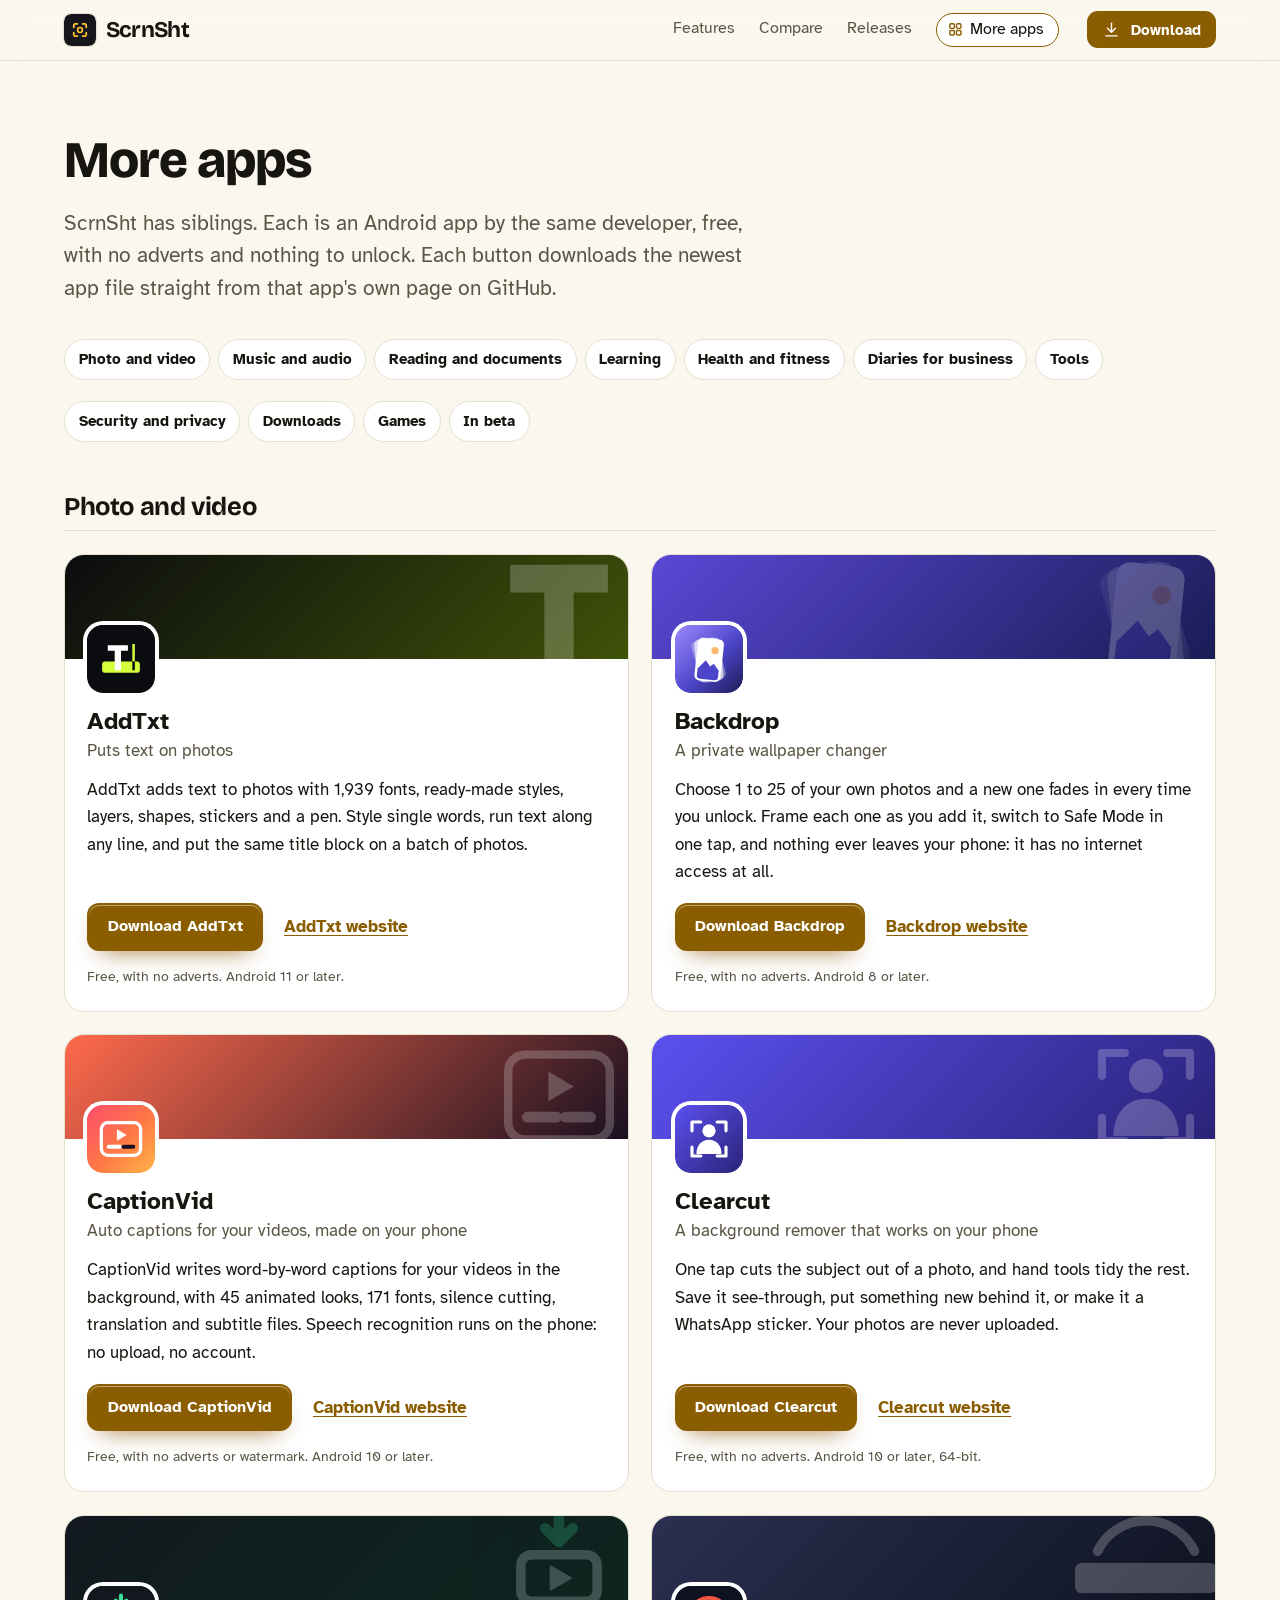
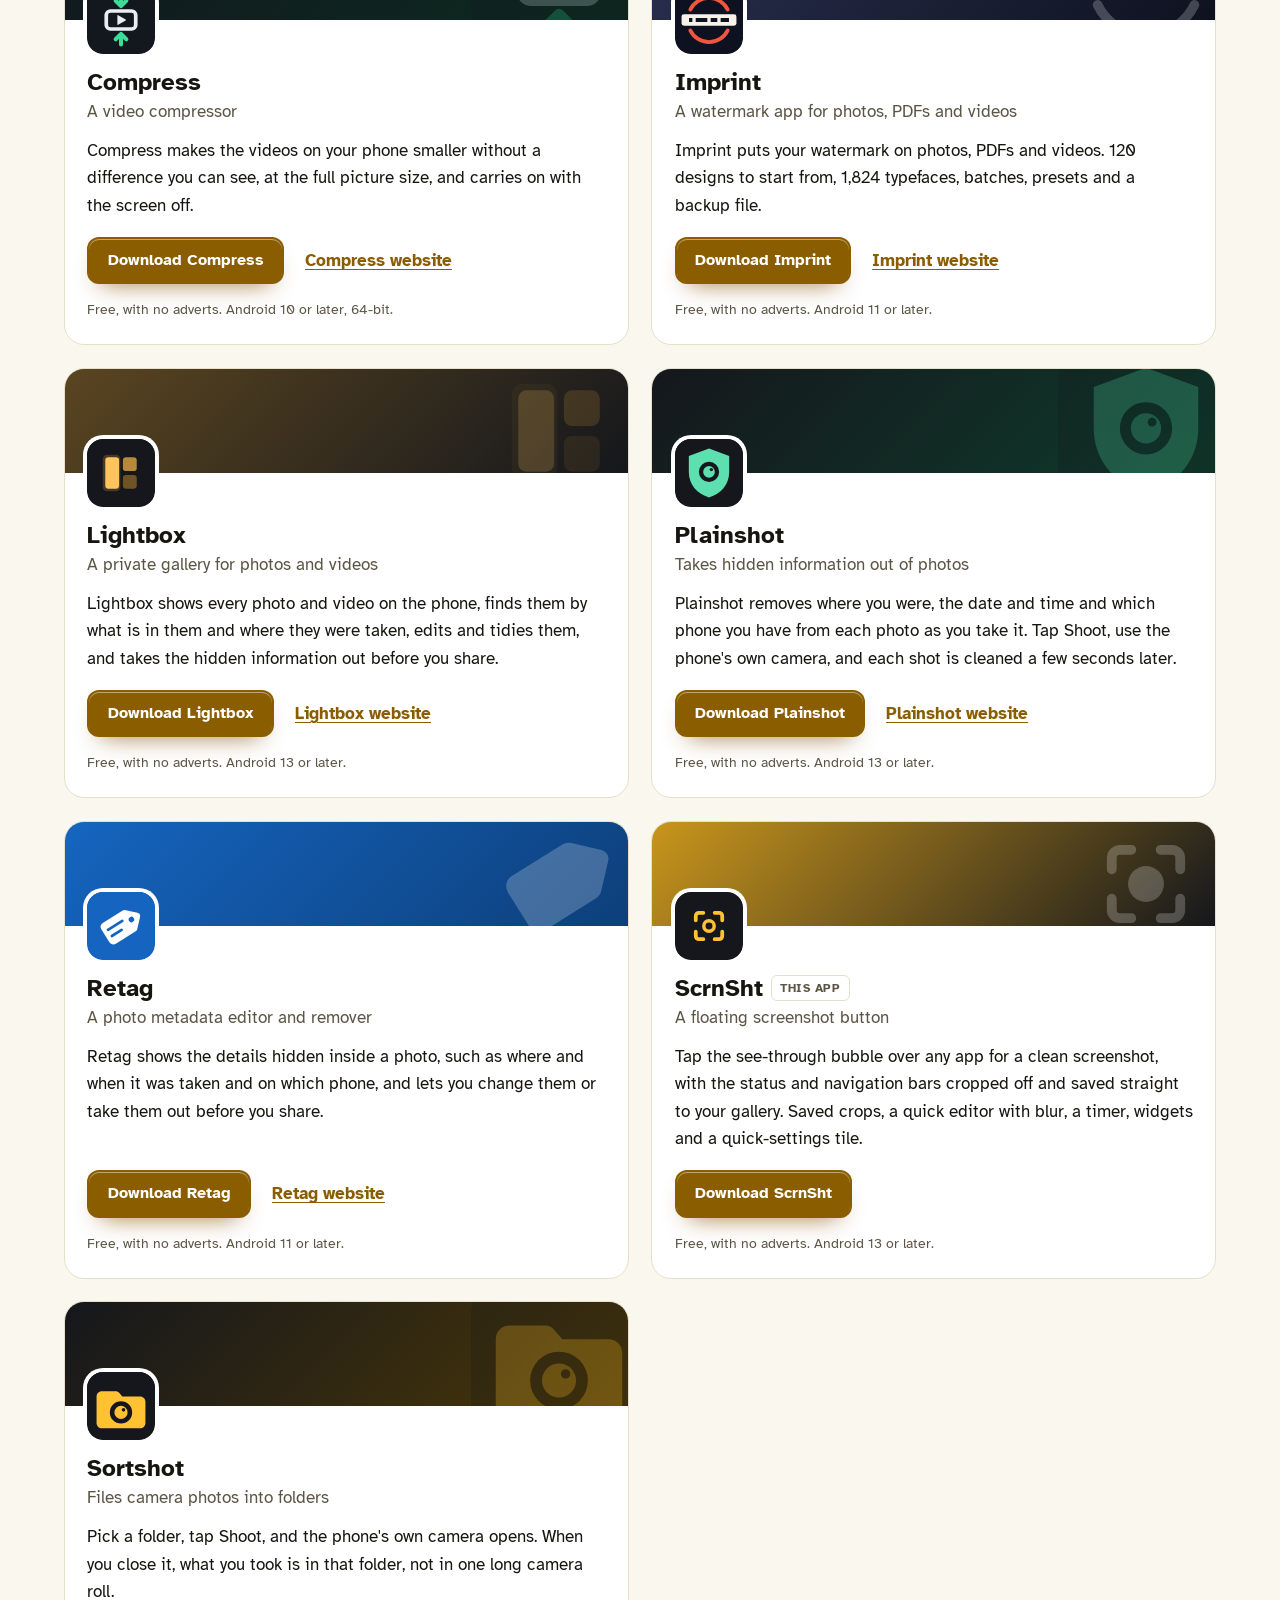
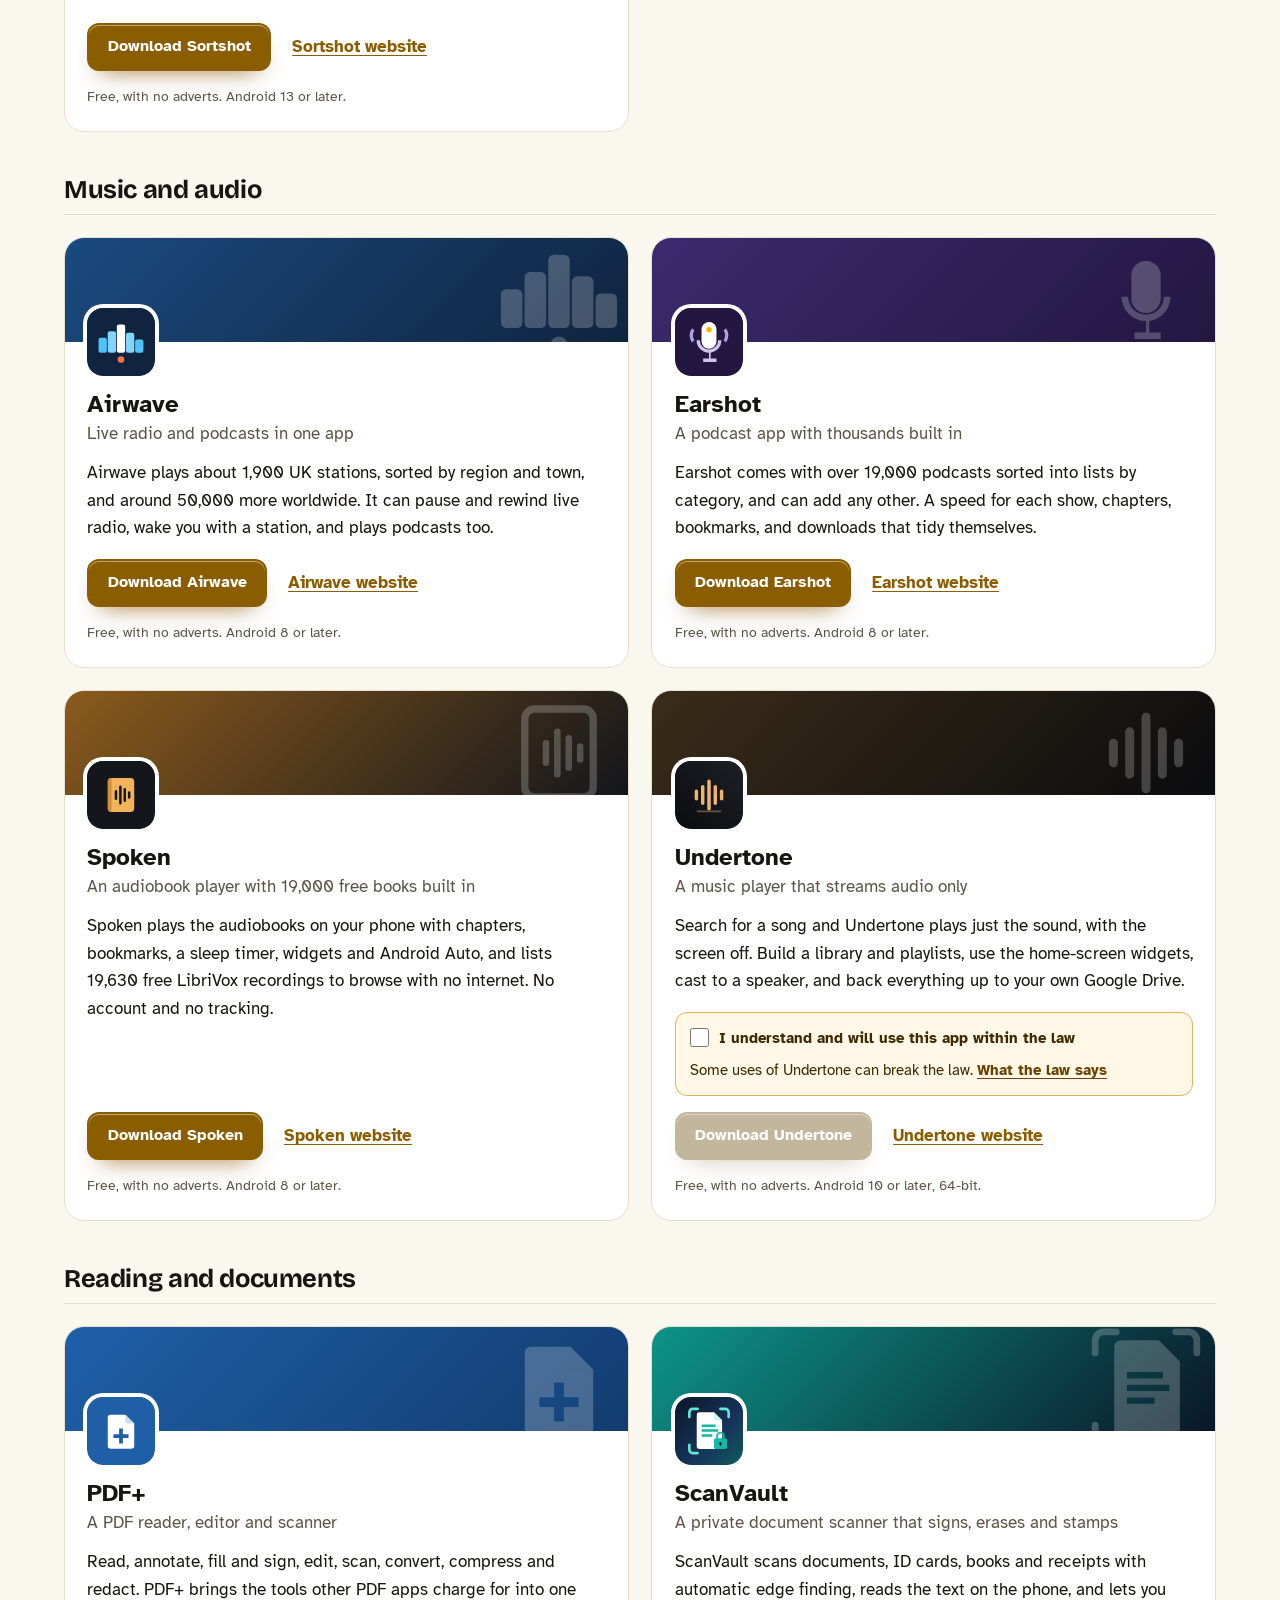
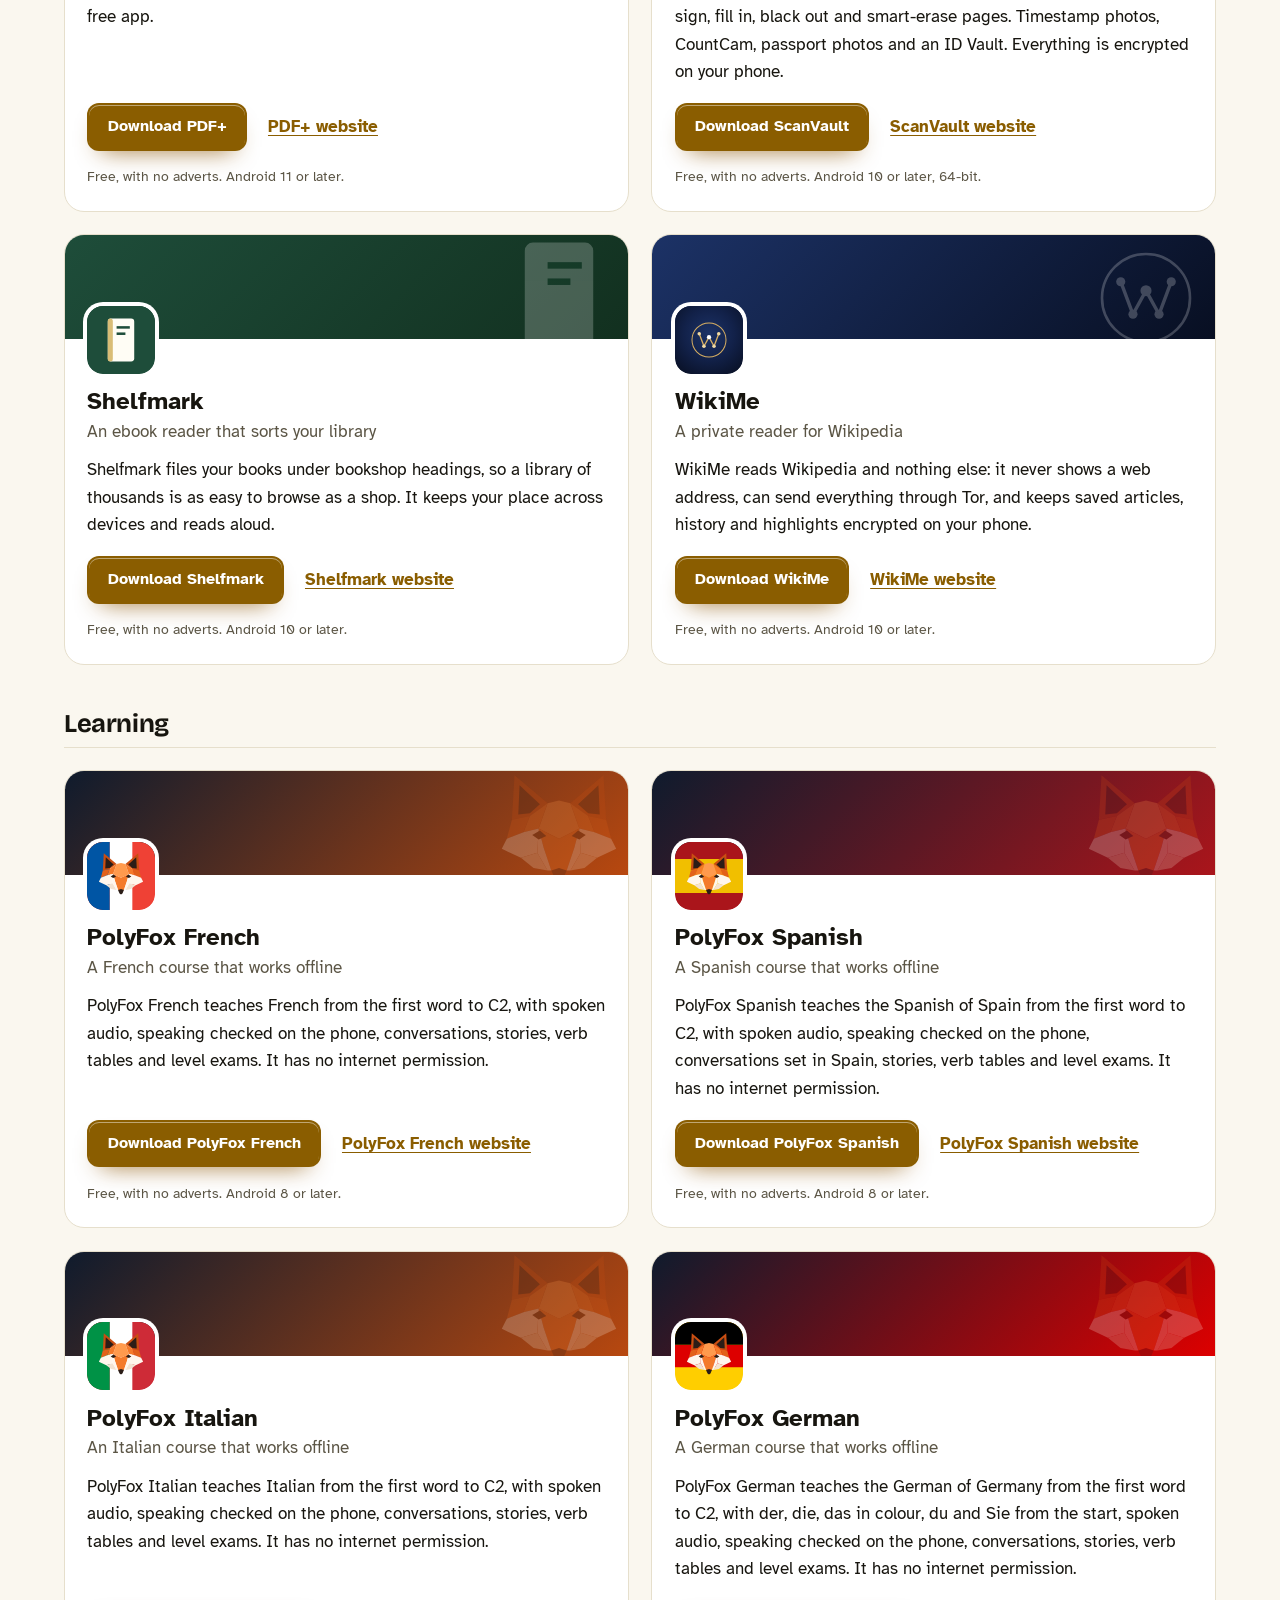
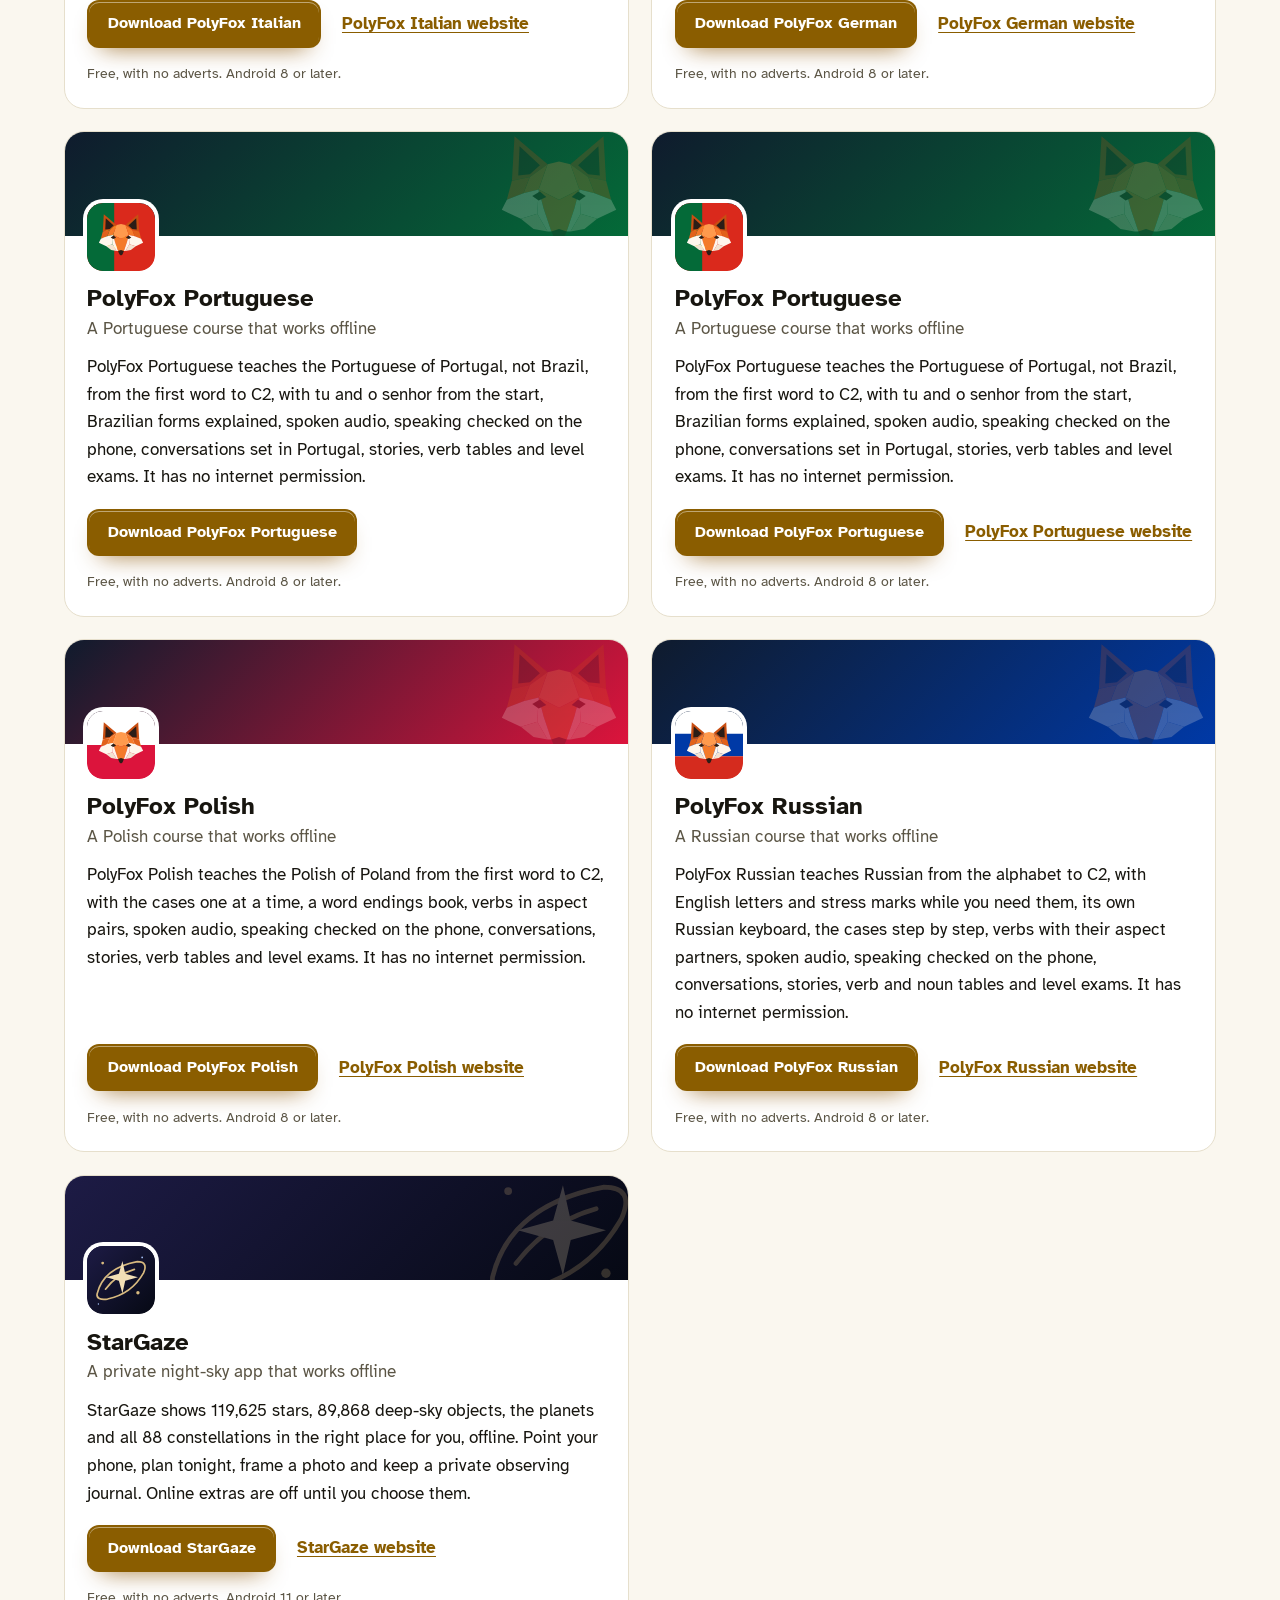
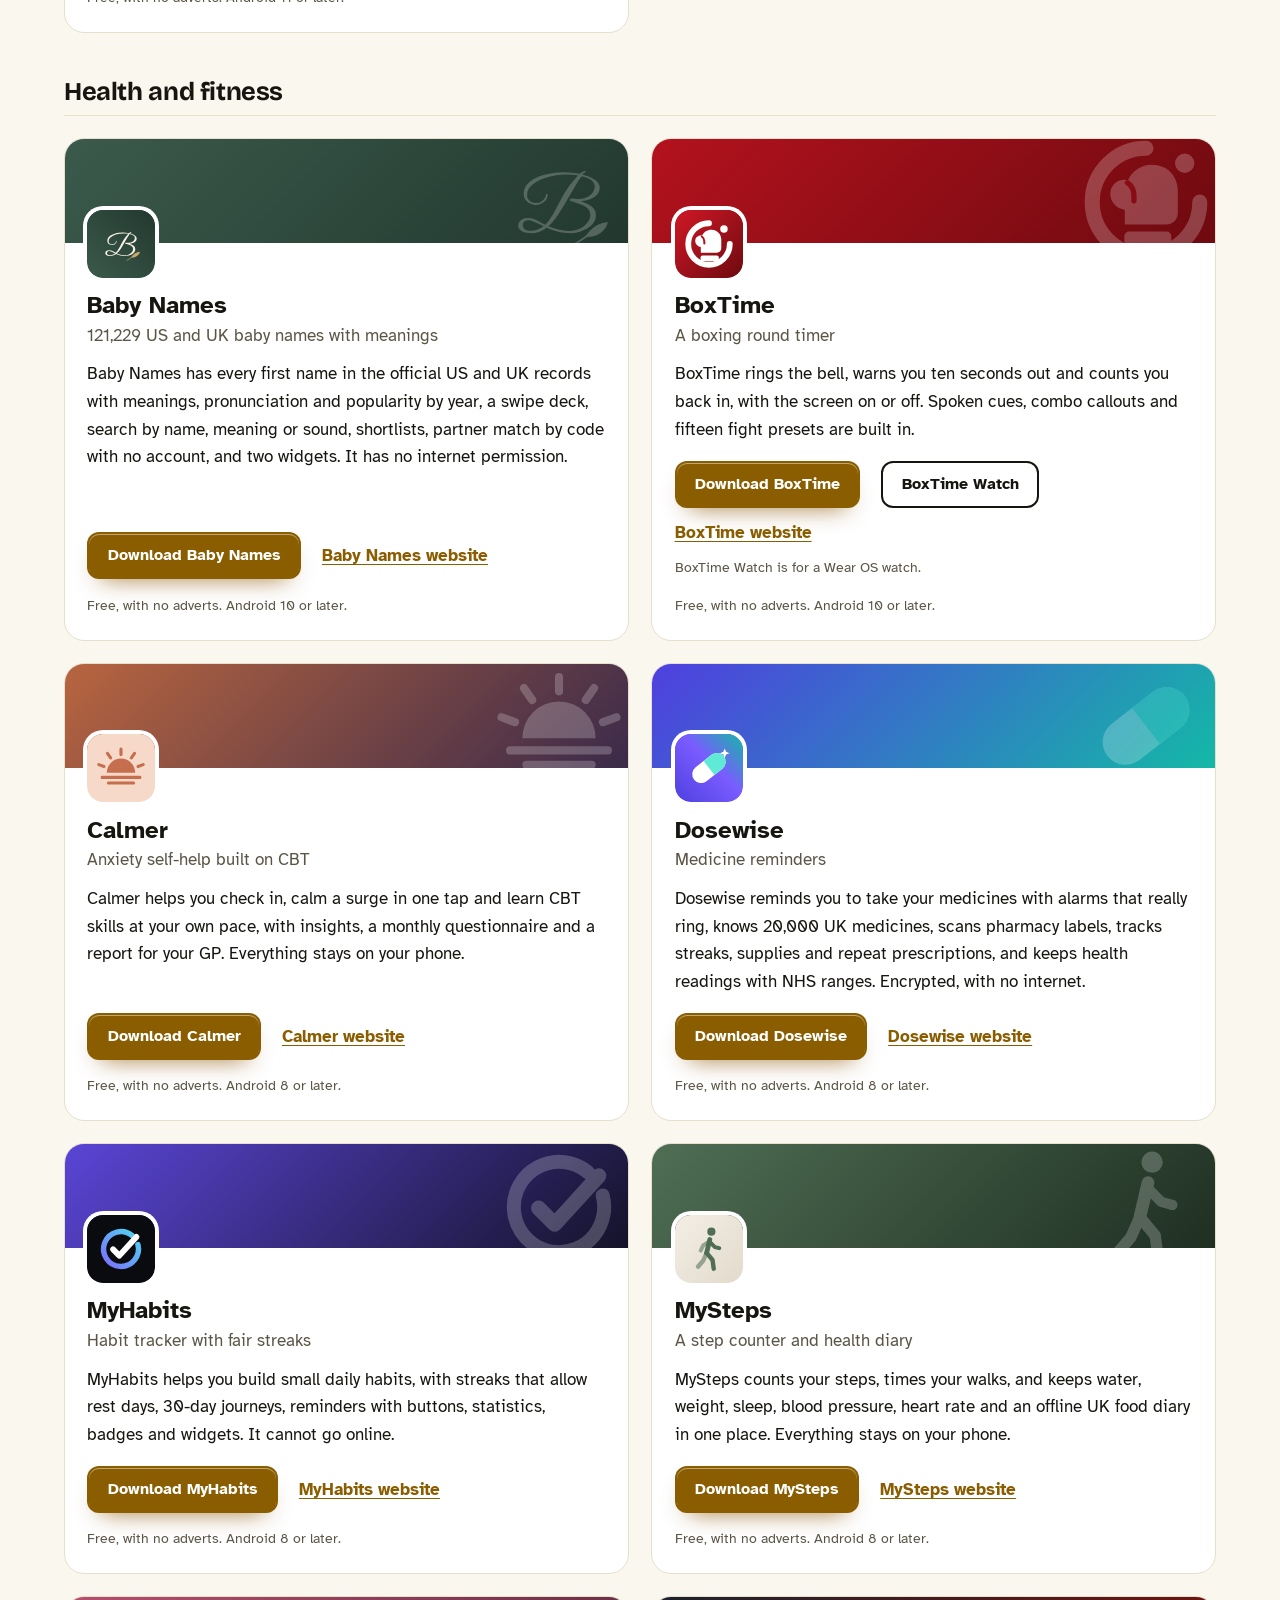
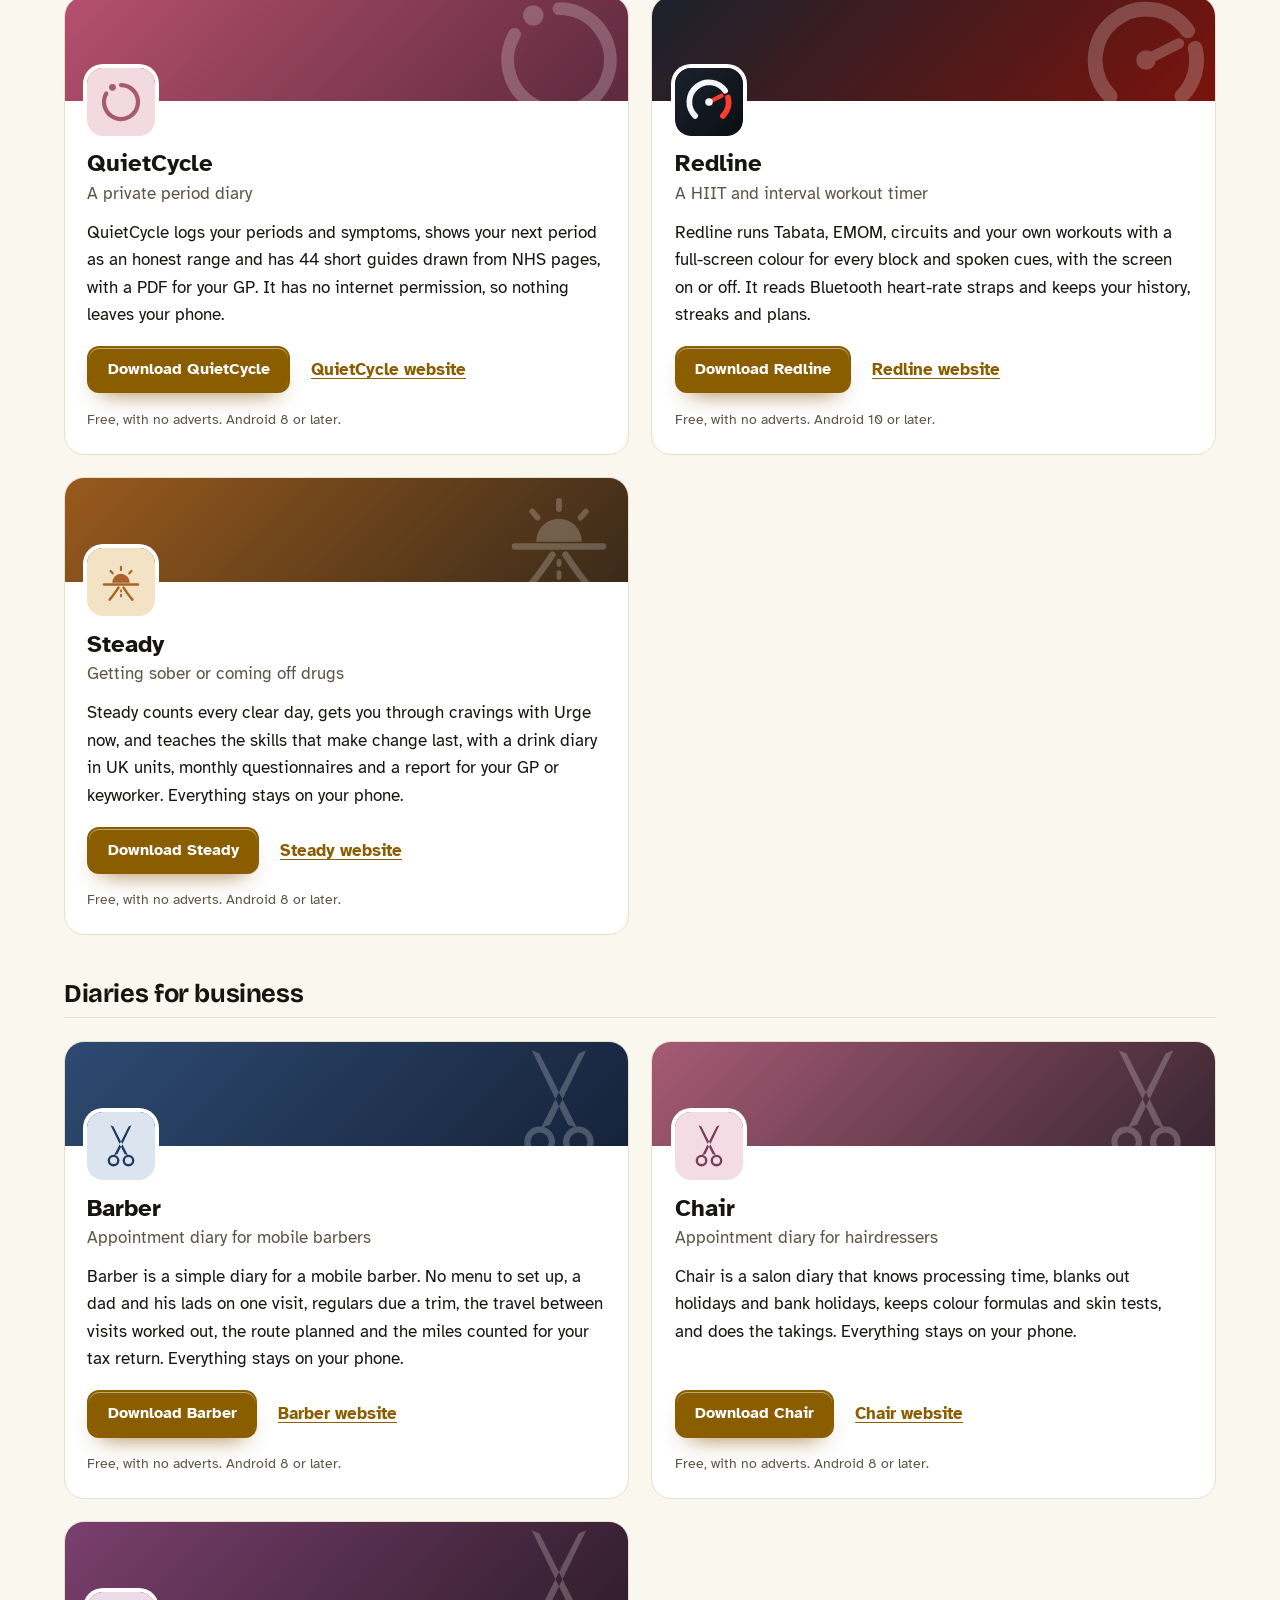
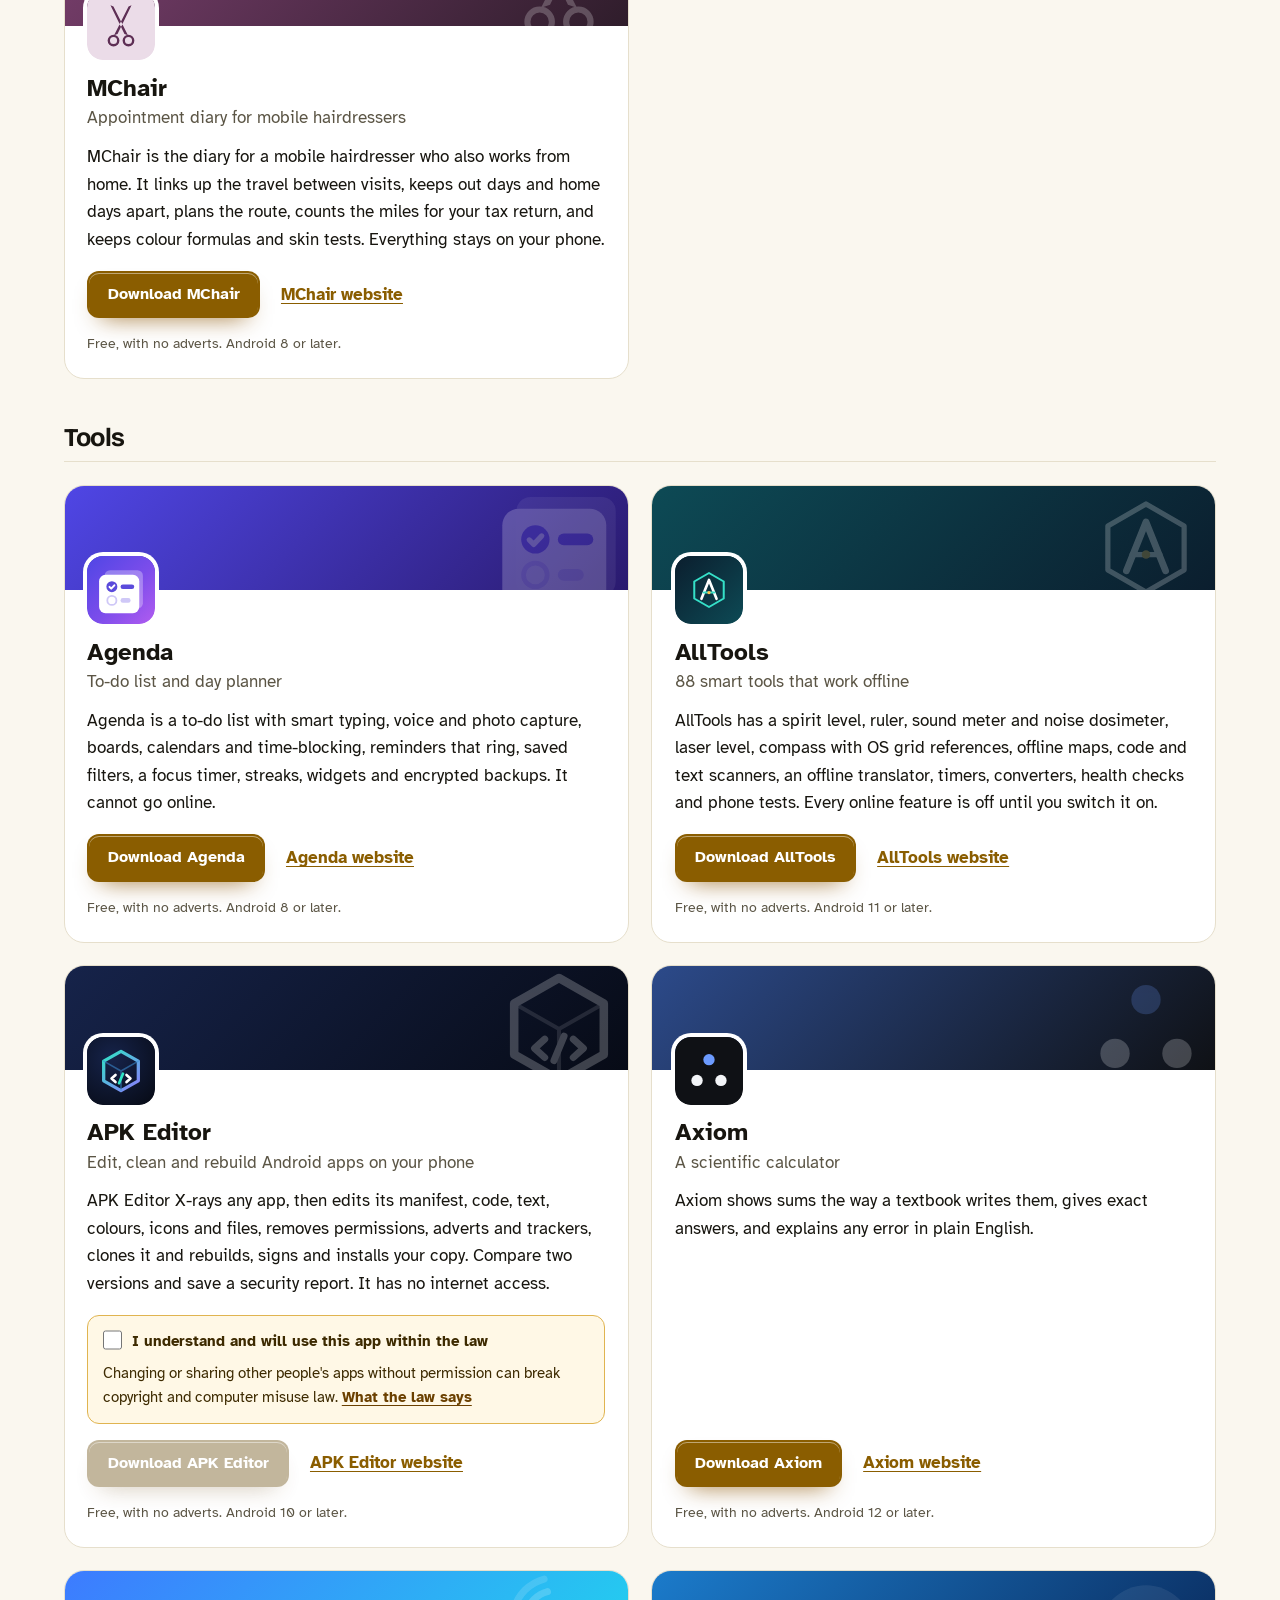
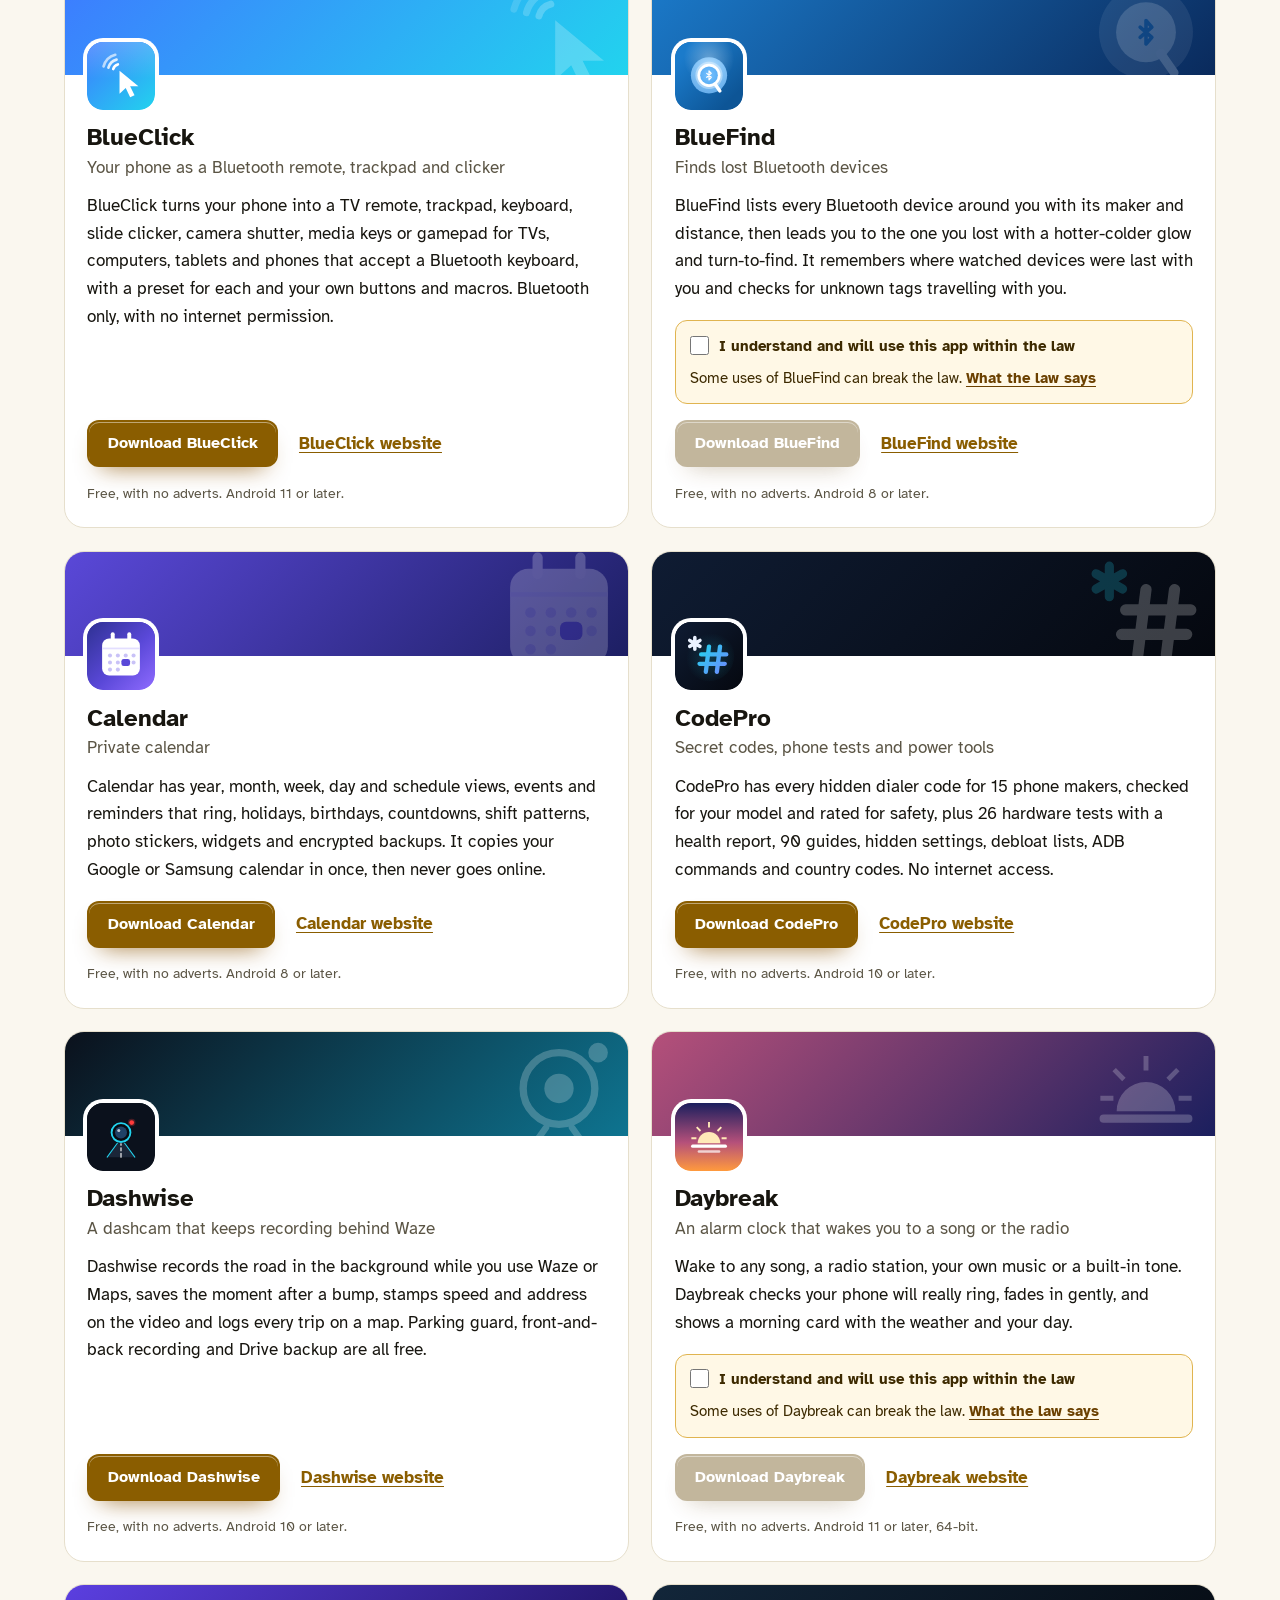
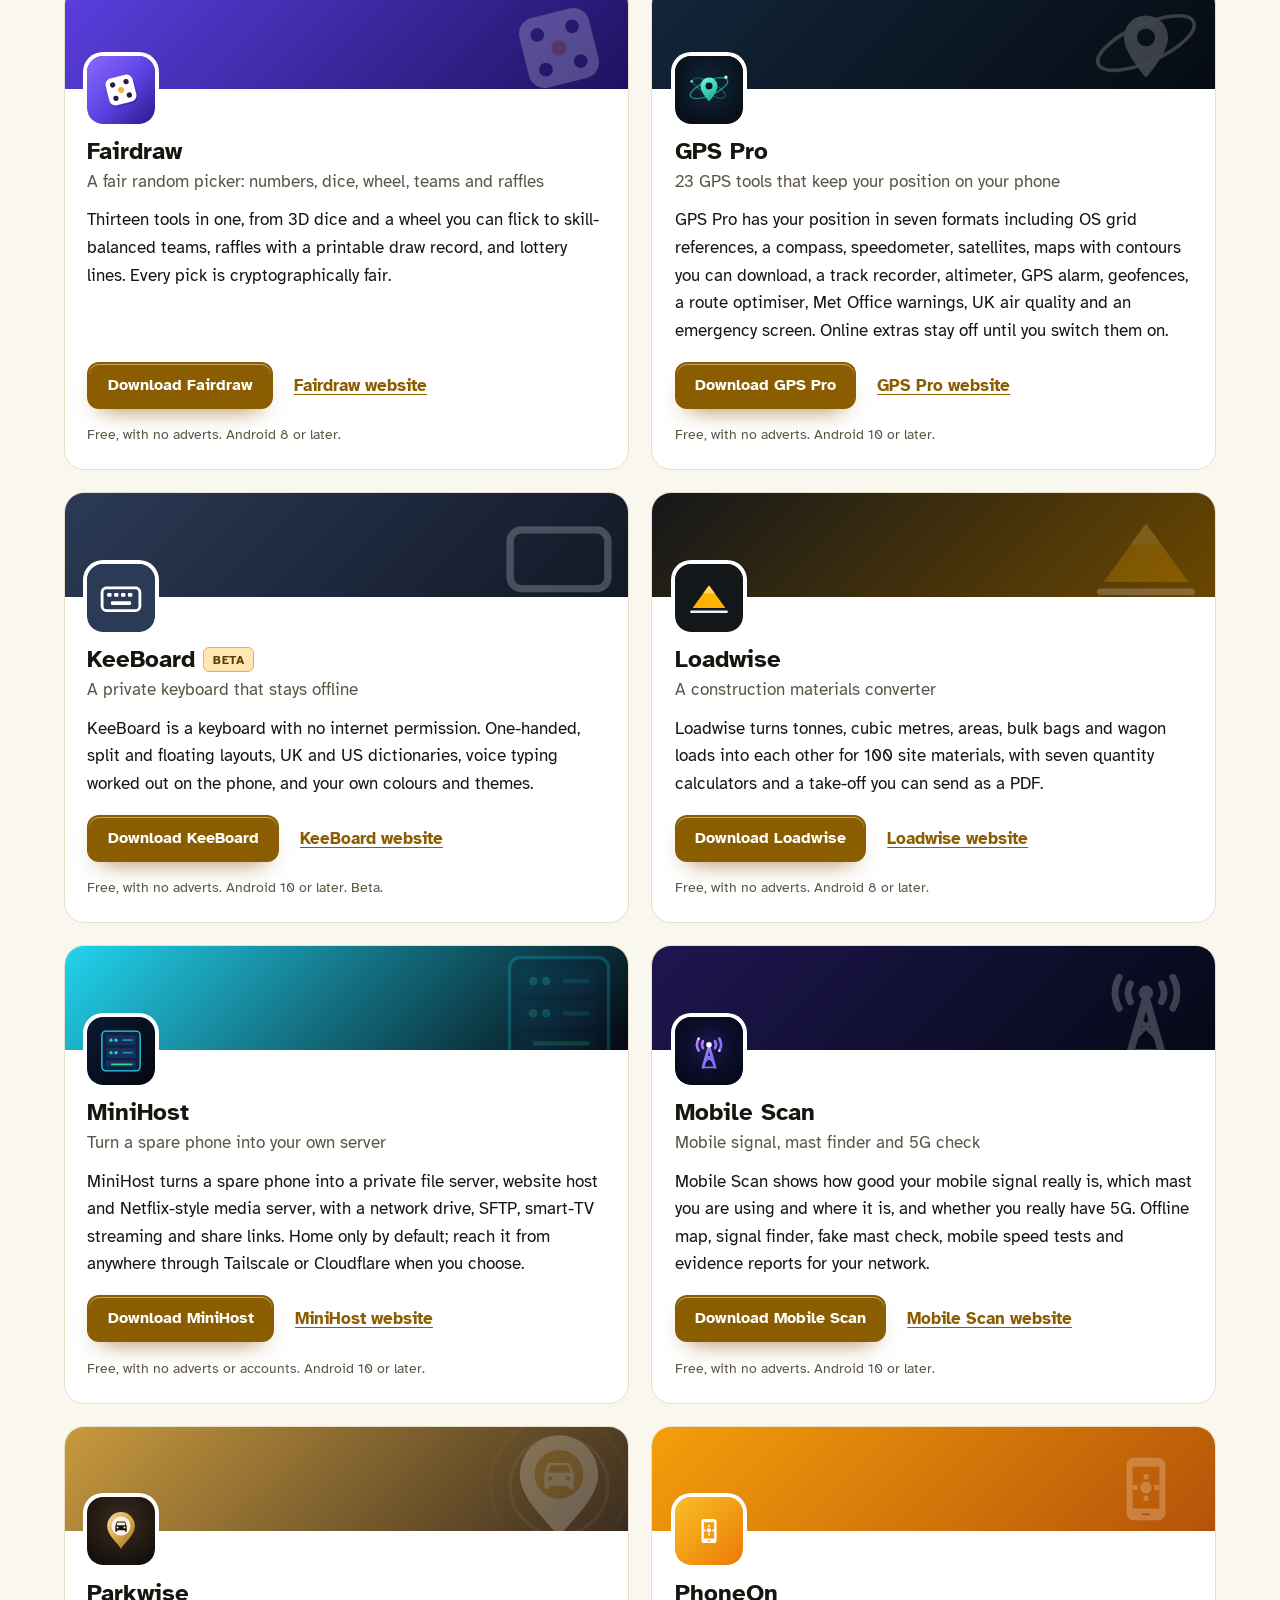
==== commit 11642591: "More apps: add BlueClick" ====
--- a/more-apps.html
+++ b/more-apps.html
@@ -4,7 +4,7 @@
 <meta charset="utf-8">
 <meta name="viewport" content="width=device-width, initial-scale=1">
 <title>More free Android apps from the maker of ScrnSht</title>
-<meta name="description" content="All 97 free Android apps from the maker of ScrnSht, in one list by category, each with its download and a link to its website.">
+<meta name="description" content="All 98 free Android apps from the maker of ScrnSht, in one list by category, each with its download and a link to its website.">
 <meta name="author" content="Jonathan Jackson">
 <link rel="canonical" href="https://customgpter.github.io/scrnsht/more-apps.html">
 <meta name="theme-color" content="#faf7ef" media="(prefers-color-scheme: light)">
@@ -12,7 +12,7 @@
 <meta property="og:type" content="website">
 <meta property="og:site_name" content="ScrnSht">
 <meta property="og:title" content="More free Android apps from the maker of ScrnSht">
-<meta property="og:description" content="All 97 free Android apps from the maker of ScrnSht, in one list by category, each with its download and a link to its website.">
+<meta property="og:description" content="All 98 free Android apps from the maker of ScrnSht, in one list by category, each with its download and a link to its website.">
 <meta property="og:url" content="https://customgpter.github.io/scrnsht/more-apps.html">
 <meta property="og:image" content="https://customgpter.github.io/scrnsht/assets/og.png">
 <meta property="og:image:width" content="1200">
@@ -26,7 +26,7 @@
 <link rel="preload" href="./assets/fonts/atkinson-hyperlegible-latin-400-normal.woff2" as="font" type="font/woff2" crossorigin>
 <link rel="stylesheet" href="./assets/site.css?v=1">
 <link rel="stylesheet" href="./assets/house.css?v=1">
-<script type="application/ld+json">{"@context":"https://schema.org","@type":"ItemList","name":"Apps from the maker of ScrnSht","url":"https://customgpter.github.io/scrnsht/more-apps.html","itemListElement":[{"@type":"ListItem","position":1,"name":"AddTxt","url":"https://customgpter.github.io/addtxt/"},{"@type":"ListItem","position":2,"name":"Backdrop","url":"https://customgpter.github.io/backdrop/"},{"@type":"ListItem","position":3,"name":"CaptionVid","url":"https://customgpter.github.io/captionvid/"},{"@type":"ListItem","position":4,"name":"Clearcut","url":"https://customgpter.github.io/clearcut/"},{"@type":"ListItem","position":5,"name":"Compress","url":"https://customgpter.github.io/compress/"},{"@type":"ListItem","position":6,"name":"Imprint","url":"https://customgpter.github.io/imprint/"},{"@type":"ListItem","position":7,"name":"Lightbox","url":"https://customgpter.github.io/lightbox/"},{"@type":"ListItem","position":8,"name":"Plainshot","url":"https://customgpter.github.io/plainshot/"},{"@type":"ListItem","position":9,"name":"Retag","url":"https://customgpter.github.io/retag/"},{"@type":"ListItem","position":10,"name":"ScrnSht","url":"https://customgpter.github.io/scrnsht/"},{"@type":"ListItem","position":11,"name":"Sortshot","url":"https://customgpter.github.io/sortshot/"},{"@type":"ListItem","position":12,"name":"Airwave","url":"https://customgpter.github.io/airwave/"},{"@type":"ListItem","position":13,"name":"Earshot","url":"https://customgpter.github.io/earshot/"},{"@type":"ListItem","position":14,"name":"Spoken","url":"https://customgpter.github.io/spoken/"},{"@type":"ListItem","position":15,"name":"Undertone","url":"https://customgpter.github.io/undertone/"},{"@type":"ListItem","position":16,"name":"PDF+","url":"https://customgpter.github.io/pdfplus/"},{"@type":"ListItem","position":17,"name":"ScanVault","url":"https://customgpter.github.io/scanvault/"},{"@type":"ListItem","position":18,"name":"Shelfmark","url":"https://customgpter.github.io/shelfmark/"},{"@type":"ListItem","position":19,"name":"WikiMe","url":"https://customgpter.github.io/wikime/"},{"@type":"ListItem","position":20,"name":"PolyFox French","url":"https://customgpter.github.io/polyfox/"},{"@type":"ListItem","position":21,"name":"PolyFox German","url":"https://customgpter.github.io/polyfox-german/"},{"@type":"ListItem","position":22,"name":"PolyFox Portuguese","url":"https://customgpter.github.io/polyfox-portuguese/"},{"@type":"ListItem","position":23,"name":"PolyFox Polish","url":"https://customgpter.github.io/polyfox-polish/"},{"@type":"ListItem","position":24,"name":"PolyFox Russian","url":"https://customgpter.github.io/polyfox-russian/"},{"@type":"ListItem","position":25,"name":"StarGaze","url":"https://customgpter.github.io/stargaze/"},{"@type":"ListItem","position":26,"name":"Baby Names","url":"https://customgpter.github.io/babynames/"},{"@type":"ListItem","position":27,"name":"BoxTime","url":"https://customgpter.github.io/boxtime/"},{"@type":"ListItem","position":28,"name":"Calmer","url":"https://customgpter.github.io/calmer/"},{"@type":"ListItem","position":29,"name":"Dosewise","url":"https://customgpter.github.io/dosewise/"},{"@type":"ListItem","position":30,"name":"MyHabits","url":"https://customgpter.github.io/myhabits/"},{"@type":"ListItem","position":31,"name":"MySteps","url":"https://customgpter.github.io/mysteps/"},{"@type":"ListItem","position":32,"name":"QuietCycle","url":"https://customgpter.github.io/quietcycle/"},{"@type":"ListItem","position":33,"name":"Redline","url":"https://customgpter.github.io/redline/"},{"@type":"ListItem","position":34,"name":"Steady","url":"https://customgpter.github.io/steady/"},{"@type":"ListItem","position":35,"name":"Barber","url":"https://customgpter.github.io/barber/"},{"@type":"ListItem","position":36,"name":"Chair","url":"https://customgpter.github.io/chair/"},{"@type":"ListItem","position":37,"name":"MChair","url":"https://customgpter.github.io/mchair/"},{"@type":"ListItem","position":38,"name":"Agenda","url":"https://customgpter.github.io/agenda/"},{"@type":"ListItem","position":39,"name":"AllTools","url":"https://customgpter.github.io/alltools/"},{"@type":"ListItem","position":40,"name":"APK Editor","url":"https://customgpter.github.io/apkeditor/"},{"@type":"ListItem","position":41,"name":"Axiom","url":"https://customgpter.github.io/axiom/"},{"@type":"ListItem","position":42,"name":"BlueFind","url":"https://customgpter.github.io/bluefind/"},{"@type":"ListItem","position":43,"name":"Calendar","url":"https://customgpter.github.io/calendar/"},{"@type":"ListItem","position":44,"name":"CodePro","url":"https://customgpter.github.io/codepro/"},{"@type":"ListItem","position":45,"name":"Dashwise","url":"https://customgpter.github.io/dashwise/"},{"@type":"ListItem","position":46,"name":"Daybreak","url":"https://customgpter.github.io/daybreak/"},{"@type":"ListItem","position":47,"name":"Fairdraw","url":"https://customgpter.github.io/fairdraw/"},{"@type":"ListItem","position":48,"name":"GPS Pro","url":"https://customgpter.github.io/gpspro/"},{"@type":"ListItem","position":49,"name":"KeeBoard","url":"https://customgpter.github.io/keeboard/"},{"@type":"ListItem","position":50,"name":"Loadwise","url":"https://customgpter.github.io/loadwise/"},{"@type":"ListItem","position":51,"name":"MiniHost","url":"https://customgpter.github.io/minihost/"},{"@type":"ListItem","position":52,"name":"Mobile Scan","url":"https://customgpter.github.io/mobilescan/"},{"@type":"ListItem","position":53,"name":"Parkwise","url":"https://customgpter.github.io/parkwise/"},{"@type":"ListItem","position":54,"name":"Pocketmind","url":"https://customgpter.github.io/pocketmind/"},{"@type":"ListItem","position":55,"name":"Refine","url":"https://customgpter.github.io/refine/"},{"@type":"ListItem","position":56,"name":"Shiftwise","url":"https://customgpter.github.io/shiftwise/"},{"@type":"ListItem","position":57,"name":"SimpleCalc","url":"https://customgpter.github.io/simplecalc/"},{"@type":"ListItem","position":58,"name":"Skyline","url":"https://customgpter.github.io/skyline/"},{"@type":"ListItem","position":59,"name":"Slipway","url":"https://customgpter.github.io/slipway/"},{"@type":"ListItem","position":60,"name":"Tagger","url":"https://customgpter.github.io/tagger/"},{"@type":"ListItem","position":61,"name":"TotalClean","url":"https://customgpter.github.io/totalclean/"},{"@type":"ListItem","position":62,"name":"TVLink","url":"https://customgpter.github.io/tvlink/"},{"@type":"ListItem","position":63,"name":"Unbox","url":"https://customgpter.github.io/unbox/"},{"@type":"ListItem","position":64,"name":"WhatsKeep","url":"https://customgpter.github.io/whatskeep/"},{"@type":"ListItem","position":65,"name":"WiFi Scan","url":"https://customgpter.github.io/wifiscan/"},{"@type":"ListItem","position":66,"name":"Auditly","url":"https://customgpter.github.io/auditly/"},{"@type":"ListItem","position":67,"name":"Backchannel","url":"https://customgpter.github.io/backchannel/"},{"@type":"ListItem","position":68,"name":"ENotes","url":"https://customgpter.github.io/enotes/"},{"@type":"ListItem","position":69,"name":"FindMe","url":"https://customgpter.github.io/findme/"},{"@type":"ListItem","position":70,"name":"iLock","url":"https://customgpter.github.io/ilock/"},{"@type":"ListItem","position":71,"name":"ImSafe","url":"https://customgpter.github.io/imsafe/"},{"@type":"ListItem","position":72,"name":"IShred","url":"https://customgpter.github.io/ishred/"},{"@type":"ListItem","position":73,"name":"LockBox","url":"https://customgpter.github.io/lockbox/"},{"@type":"ListItem","position":74,"name":"PassVault","url":"https://customgpter.github.io/passvault/"},{"@type":"ListItem","position":75,"name":"SpyFind","url":"https://customgpter.github.io/spyfind/"},{"@type":"ListItem","position":76,"name":"TextWipe","url":"https://customgpter.github.io/textwipe/"},{"@type":"ListItem","position":77,"name":"Tracewire","url":"https://customgpter.github.io/tracewire/"},{"@type":"ListItem","position":78,"name":"Vigil","url":"https://customgpter.github.io/vigil/"},{"@type":"ListItem","position":79,"name":"Grab","url":"https://customgpter.github.io/grab/"},{"@type":"ListItem","position":80,"name":"Swarm","url":"https://customgpter.github.io/swarm/"},{"@type":"ListItem","position":81,"name":"Plane Games","url":"https://customgpter.github.io/plane-games/"},{"@type":"ListItem","position":82,"name":"Ninefold","url":"https://customgpter.github.io/ninefold/"},{"@type":"ListItem","position":83,"name":"Cubewise","url":"https://customgpter.github.io/cubewise/"},{"@type":"ListItem","position":84,"name":"Tilewise","url":"https://customgpter.github.io/tilewise/"},{"@type":"ListItem","position":85,"name":"Letterwise","url":"https://customgpter.github.io/letterwise/"},{"@type":"ListItem","position":86,"name":"Kingside","url":"https://customgpter.github.io/kingside/"},{"@type":"ListItem","position":87,"name":"Deckhand","url":"https://customgpter.github.io/deckhand/"},{"@type":"ListItem","position":88,"name":"SNESForge","url":"https://customgpter.github.io/snesforge/"},{"@type":"ListItem","position":89,"name":"Fame Boy","url":"https://customgpter.github.io/fameboy/"},{"@type":"ListItem","position":90,"name":"PSPPro","url":"https://customgpter.github.io/psppro/"},{"@type":"ListItem","position":91,"name":"MegaGen","url":"https://customgpter.github.io/megagen/"},{"@type":"ListItem","position":92,"name":"QVR","url":"https://customgpter.github.io/qvr/"},{"@type":"ListItem","position":93,"name":"QVR Watch","url":"https://customgpter.github.io/qvr-watch/"},{"@type":"ListItem","position":94,"name":"QVRLite","url":"https://customgpter.github.io/qvrlite/"},{"@type":"ListItem","position":95,"name":"Onionz","url":"https://customgpter.github.io/onionz/"},{"@type":"ListItem","position":96,"name":"OnionzWeb","url":"https://customgpter.github.io/onionzweb/"}]}</script>
+<script type="application/ld+json">{"@context":"https://schema.org","@type":"ItemList","name":"Apps from the maker of ScrnSht","url":"https://customgpter.github.io/scrnsht/more-apps.html","itemListElement":[{"@type":"ListItem","position":1,"name":"AddTxt","url":"https://customgpter.github.io/addtxt/"},{"@type":"ListItem","position":2,"name":"Backdrop","url":"https://customgpter.github.io/backdrop/"},{"@type":"ListItem","position":3,"name":"CaptionVid","url":"https://customgpter.github.io/captionvid/"},{"@type":"ListItem","position":4,"name":"Clearcut","url":"https://customgpter.github.io/clearcut/"},{"@type":"ListItem","position":5,"name":"Compress","url":"https://customgpter.github.io/compress/"},{"@type":"ListItem","position":6,"name":"Imprint","url":"https://customgpter.github.io/imprint/"},{"@type":"ListItem","position":7,"name":"Lightbox","url":"https://customgpter.github.io/lightbox/"},{"@type":"ListItem","position":8,"name":"Plainshot","url":"https://customgpter.github.io/plainshot/"},{"@type":"ListItem","position":9,"name":"Retag","url":"https://customgpter.github.io/retag/"},{"@type":"ListItem","position":10,"name":"ScrnSht","url":"https://customgpter.github.io/scrnsht/"},{"@type":"ListItem","position":11,"name":"Sortshot","url":"https://customgpter.github.io/sortshot/"},{"@type":"ListItem","position":12,"name":"Airwave","url":"https://customgpter.github.io/airwave/"},{"@type":"ListItem","position":13,"name":"Earshot","url":"https://customgpter.github.io/earshot/"},{"@type":"ListItem","position":14,"name":"Spoken","url":"https://customgpter.github.io/spoken/"},{"@type":"ListItem","position":15,"name":"Undertone","url":"https://customgpter.github.io/undertone/"},{"@type":"ListItem","position":16,"name":"PDF+","url":"https://customgpter.github.io/pdfplus/"},{"@type":"ListItem","position":17,"name":"ScanVault","url":"https://customgpter.github.io/scanvault/"},{"@type":"ListItem","position":18,"name":"Shelfmark","url":"https://customgpter.github.io/shelfmark/"},{"@type":"ListItem","position":19,"name":"WikiMe","url":"https://customgpter.github.io/wikime/"},{"@type":"ListItem","position":20,"name":"PolyFox French","url":"https://customgpter.github.io/polyfox/"},{"@type":"ListItem","position":21,"name":"PolyFox German","url":"https://customgpter.github.io/polyfox-german/"},{"@type":"ListItem","position":22,"name":"PolyFox Portuguese","url":"https://customgpter.github.io/polyfox-portuguese/"},{"@type":"ListItem","position":23,"name":"PolyFox Polish","url":"https://customgpter.github.io/polyfox-polish/"},{"@type":"ListItem","position":24,"name":"PolyFox Russian","url":"https://customgpter.github.io/polyfox-russian/"},{"@type":"ListItem","position":25,"name":"StarGaze","url":"https://customgpter.github.io/stargaze/"},{"@type":"ListItem","position":26,"name":"Baby Names","url":"https://customgpter.github.io/babynames/"},{"@type":"ListItem","position":27,"name":"BoxTime","url":"https://customgpter.github.io/boxtime/"},{"@type":"ListItem","position":28,"name":"Calmer","url":"https://customgpter.github.io/calmer/"},{"@type":"ListItem","position":29,"name":"Dosewise","url":"https://customgpter.github.io/dosewise/"},{"@type":"ListItem","position":30,"name":"MyHabits","url":"https://customgpter.github.io/myhabits/"},{"@type":"ListItem","position":31,"name":"MySteps","url":"https://customgpter.github.io/mysteps/"},{"@type":"ListItem","position":32,"name":"QuietCycle","url":"https://customgpter.github.io/quietcycle/"},{"@type":"ListItem","position":33,"name":"Redline","url":"https://customgpter.github.io/redline/"},{"@type":"ListItem","position":34,"name":"Steady","url":"https://customgpter.github.io/steady/"},{"@type":"ListItem","position":35,"name":"Barber","url":"https://customgpter.github.io/barber/"},{"@type":"ListItem","position":36,"name":"Chair","url":"https://customgpter.github.io/chair/"},{"@type":"ListItem","position":37,"name":"MChair","url":"https://customgpter.github.io/mchair/"},{"@type":"ListItem","position":38,"name":"Agenda","url":"https://customgpter.github.io/agenda/"},{"@type":"ListItem","position":39,"name":"AllTools","url":"https://customgpter.github.io/alltools/"},{"@type":"ListItem","position":40,"name":"APK Editor","url":"https://customgpter.github.io/apkeditor/"},{"@type":"ListItem","position":41,"name":"Axiom","url":"https://customgpter.github.io/axiom/"},{"@type":"ListItem","position":42,"name":"BlueClick","url":"https://customgpter.github.io/blueclick/"},{"@type":"ListItem","position":43,"name":"BlueFind","url":"https://customgpter.github.io/bluefind/"},{"@type":"ListItem","position":44,"name":"Calendar","url":"https://customgpter.github.io/calendar/"},{"@type":"ListItem","position":45,"name":"CodePro","url":"https://customgpter.github.io/codepro/"},{"@type":"ListItem","position":46,"name":"Dashwise","url":"https://customgpter.github.io/dashwise/"},{"@type":"ListItem","position":47,"name":"Daybreak","url":"https://customgpter.github.io/daybreak/"},{"@type":"ListItem","position":48,"name":"Fairdraw","url":"https://customgpter.github.io/fairdraw/"},{"@type":"ListItem","position":49,"name":"GPS Pro","url":"https://customgpter.github.io/gpspro/"},{"@type":"ListItem","position":50,"name":"KeeBoard","url":"https://customgpter.github.io/keeboard/"},{"@type":"ListItem","position":51,"name":"Loadwise","url":"https://customgpter.github.io/loadwise/"},{"@type":"ListItem","position":52,"name":"MiniHost","url":"https://customgpter.github.io/minihost/"},{"@type":"ListItem","position":53,"name":"Mobile Scan","url":"https://customgpter.github.io/mobilescan/"},{"@type":"ListItem","position":54,"name":"Parkwise","url":"https://customgpter.github.io/parkwise/"},{"@type":"ListItem","position":55,"name":"Pocketmind","url":"https://customgpter.github.io/pocketmind/"},{"@type":"ListItem","position":56,"name":"Refine","url":"https://customgpter.github.io/refine/"},{"@type":"ListItem","position":57,"name":"Shiftwise","url":"https://customgpter.github.io/shiftwise/"},{"@type":"ListItem","position":58,"name":"SimpleCalc","url":"https://customgpter.github.io/simplecalc/"},{"@type":"ListItem","position":59,"name":"Skyline","url":"https://customgpter.github.io/skyline/"},{"@type":"ListItem","position":60,"name":"Slipway","url":"https://customgpter.github.io/slipway/"},{"@type":"ListItem","position":61,"name":"Tagger","url":"https://customgpter.github.io/tagger/"},{"@type":"ListItem","position":62,"name":"TotalClean","url":"https://customgpter.github.io/totalclean/"},{"@type":"ListItem","position":63,"name":"TVLink","url":"https://customgpter.github.io/tvlink/"},{"@type":"ListItem","position":64,"name":"Unbox","url":"https://customgpter.github.io/unbox/"},{"@type":"ListItem","position":65,"name":"WhatsKeep","url":"https://customgpter.github.io/whatskeep/"},{"@type":"ListItem","position":66,"name":"WiFi Scan","url":"https://customgpter.github.io/wifiscan/"},{"@type":"ListItem","position":67,"name":"Auditly","url":"https://customgpter.github.io/auditly/"},{"@type":"ListItem","position":68,"name":"Backchannel","url":"https://customgpter.github.io/backchannel/"},{"@type":"ListItem","position":69,"name":"ENotes","url":"https://customgpter.github.io/enotes/"},{"@type":"ListItem","position":70,"name":"FindMe","url":"https://customgpter.github.io/findme/"},{"@type":"ListItem","position":71,"name":"iLock","url":"https://customgpter.github.io/ilock/"},{"@type":"ListItem","position":72,"name":"ImSafe","url":"https://customgpter.github.io/imsafe/"},{"@type":"ListItem","position":73,"name":"IShred","url":"https://customgpter.github.io/ishred/"},{"@type":"ListItem","position":74,"name":"LockBox","url":"https://customgpter.github.io/lockbox/"},{"@type":"ListItem","position":75,"name":"PassVault","url":"https://customgpter.github.io/passvault/"},{"@type":"ListItem","position":76,"name":"SpyFind","url":"https://customgpter.github.io/spyfind/"},{"@type":"ListItem","position":77,"name":"TextWipe","url":"https://customgpter.github.io/textwipe/"},{"@type":"ListItem","position":78,"name":"Tracewire","url":"https://customgpter.github.io/tracewire/"},{"@type":"ListItem","position":79,"name":"Vigil","url":"https://customgpter.github.io/vigil/"},{"@type":"ListItem","position":80,"name":"Grab","url":"https://customgpter.github.io/grab/"},{"@type":"ListItem","position":81,"name":"Swarm","url":"https://customgpter.github.io/swarm/"},{"@type":"ListItem","position":82,"name":"Plane Games","url":"https://customgpter.github.io/plane-games/"},{"@type":"ListItem","position":83,"name":"Ninefold","url":"https://customgpter.github.io/ninefold/"},{"@type":"ListItem","position":84,"name":"Cubewise","url":"https://customgpter.github.io/cubewise/"},{"@type":"ListItem","position":85,"name":"Tilewise","url":"https://customgpter.github.io/tilewise/"},{"@type":"ListItem","position":86,"name":"Letterwise","url":"https://customgpter.github.io/letterwise/"},{"@type":"ListItem","position":87,"name":"Kingside","url":"https://customgpter.github.io/kingside/"},{"@type":"ListItem","position":88,"name":"Deckhand","url":"https://customgpter.github.io/deckhand/"},{"@type":"ListItem","position":89,"name":"SNESForge","url":"https://customgpter.github.io/snesforge/"},{"@type":"ListItem","position":90,"name":"Fame Boy","url":"https://customgpter.github.io/fameboy/"},{"@type":"ListItem","position":91,"name":"PSPPro","url":"https://customgpter.github.io/psppro/"},{"@type":"ListItem","position":92,"name":"MegaGen","url":"https://customgpter.github.io/megagen/"},{"@type":"ListItem","position":93,"name":"QVR","url":"https://customgpter.github.io/qvr/"},{"@type":"ListItem","position":94,"name":"QVR Watch","url":"https://customgpter.github.io/qvr-watch/"},{"@type":"ListItem","position":95,"name":"QVRLite","url":"https://customgpter.github.io/qvrlite/"},{"@type":"ListItem","position":96,"name":"Onionz","url":"https://customgpter.github.io/onionz/"},{"@type":"ListItem","position":97,"name":"OnionzWeb","url":"https://customgpter.github.io/onionzweb/"}]}</script>
 <link rel="stylesheet" href="./assets/apps-list.css?v=1">
 <script src="./assets/apps-list.js?v=1" defer></script>
 </head>
@@ -87,7 +87,7 @@
 <div class="mapps-group" role="group" aria-labelledby="apps-tools"><h2 class="mapps-cat" id="apps-tools">Tools</h2>
 <ul class="mapps"><li class="mapp" style="--b:#4f46e5;--b2:#2a1a6e"><div class="mapp-cover" aria-hidden="true"><svg viewBox="0 0 108 108"><g transform="translate(54 56) scale(1.45) translate(-52 -56)"><rect x="34" y="33" width="42" height="42" rx="6" fill="#fff" fill-opacity=".3"/><rect x="28" y="38" width="44" height="42" rx="7" fill="#fff" fill-opacity=".95"/><circle cx="42" cy="51" r="6" fill="#5b4bdb"/><path d="M39.4 51.2l1.9 1.9 3.4-3.6" stroke="#fff" stroke-width="2.2" fill="none" stroke-linecap="round" stroke-linejoin="round"/><rect x="51.5" y="48.5" width="15" height="5" rx="2.5" fill="#5b4bdb"/><circle cx="42" cy="66" r="5" fill="none" stroke="#cfc8f7" stroke-width="2"/><rect x="51.5" y="63.5" width="11" height="5" rx="2.5" fill="#cfc8f7"/></g></svg></div><div class="mapp-body"><svg class="mapp-icon" viewBox="0 0 108 108" aria-hidden="true"><defs><linearGradient id="i-agenda-agi" x1="0" y1="0" x2="1" y2="1"><stop offset="0" stop-color="#4f46e5"/><stop offset=".55" stop-color="#7c4deb"/><stop offset="1" stop-color="#b15cf0"/></linearGradient></defs><rect width="108" height="108" rx="24" fill="url(#i-agenda-agi)"/><g transform="translate(54 56) scale(1.45) translate(-52 -56)"><rect x="34" y="33" width="42" height="42" rx="6" fill="#fff" fill-opacity=".3"/><rect x="28" y="38" width="44" height="42" rx="7" fill="#fff"/><circle cx="42" cy="51" r="6" fill="#5b4bdb"/><path d="M39.4 51.2l1.9 1.9 3.4-3.6" stroke="#fff" stroke-width="2.2" fill="none" stroke-linecap="round" stroke-linejoin="round"/><rect x="51.5" y="48.5" width="15" height="5" rx="2.5" fill="#5b4bdb"/><circle cx="42" cy="66" r="5" fill="none" stroke="#cfc8f7" stroke-width="2"/><rect x="51.5" y="63.5" width="11" height="5" rx="2.5" fill="#cfc8f7"/></g></svg><h3>Agenda</h3><p class="mapp-kind">To-do list and day planner</p><p class="mapp-say">Agenda is a to-do list with smart typing, voice and photo capture, boards, calendars and time-blocking, reminders that ring, saved filters, a focus timer, streaks, widgets and encrypted backups. It cannot go online.</p><p class="mapp-go"><a class="button" href="https://github.com/CustomGPTer/agenda/releases/latest/download/Agenda.apk">Download Agenda</a><a class="mapp-site" href="https://customgpter.github.io/agenda/">Agenda website</a></p><p class="mapp-needs">Free, with no adverts. Android 8 or later.</p></div></li>
 <li class="mapp" style="--b:#0d4a55;--b2:#0b1e2e"><div class="mapp-cover" aria-hidden="true"><svg viewBox="0 0 108 108"><path d="M54 27L77.4 40.5L77.4 67.5L54 81L30.6 67.5L30.6 40.5Z" stroke="#fff" stroke-width="3.2" stroke-linejoin="round" fill="none"/><path d="M42 68L54 38L66 68" stroke="#fff" stroke-width="4.2" stroke-linecap="round" stroke-linejoin="round" fill="none"/><path d="M45.5 58L62.5 58" stroke="#fff" stroke-width="3.2" stroke-linecap="round"/><circle cx="54" cy="58" r="2.6" fill="#ffc24b"/></svg></div><div class="mapp-body"><svg class="mapp-icon" viewBox="0 0 108 108" aria-hidden="true"><defs><linearGradient id="i-alltools-atbg" x1="0" y1="0" x2="1" y2="1"><stop offset="0" stop-color="#0b1e2e"/><stop offset="1" stop-color="#0d4a55"/></linearGradient></defs><rect width="108" height="108" rx="24" fill="url(#i-alltools-atbg)"/><path d="M54 27L77.4 40.5L77.4 67.5L54 81L30.6 67.5L30.6 40.5Z" stroke="#35e0c8" stroke-width="3.2" stroke-linejoin="round" fill="none"/><path d="M42 68L54 38L66 68" stroke="#fff" stroke-width="4.2" stroke-linecap="round" stroke-linejoin="round" fill="none"/><path d="M45.5 58L62.5 58" stroke="#35e0c8" stroke-width="3.2" stroke-linecap="round"/><circle cx="54" cy="58" r="2.6" fill="#ffc24b"/></svg><h3>AllTools</h3><p class="mapp-kind">88 smart tools that work offline</p><p class="mapp-say">AllTools has a spirit level, ruler, sound meter and noise dosimeter, laser level, compass with OS grid references, offline maps, code and text scanners, an offline translator, timers, converters, health checks and phone tests. Every online feature is off until you switch it on.</p><p class="mapp-go"><a class="button" href="https://github.com/CustomGPTer/alltools/releases/latest/download/AllTools.apk">Download AllTools</a><a class="mapp-site" href="https://customgpter.github.io/alltools/">AllTools website</a></p><p class="mapp-needs">Free, with no adverts. Android 11 or later.</p></div></li><li class="mapp is-gated" style="--b:#16234a;--b2:#070b16"><div class="mapp-cover" aria-hidden="true"><svg viewBox="0 0 108 108"><g transform="translate(54 54) scale(1.25) translate(-54 -52)"><path d="M54 27L76 39.5L76 64.5L54 77L32 64.5L32 39.5Z" stroke="#fff" stroke-width="4.2" stroke-linejoin="round" fill="none"/><path d="M32 39.5L54 52L76 39.5M54 52L54 77" stroke="#fff" stroke-width="2" stroke-linecap="round" fill="none" opacity=".5"/><path d="M47 57L42 61.5L47 66M61 57L66 61.5L61 66" stroke="#fff" stroke-width="3.4" stroke-linecap="round" stroke-linejoin="round" fill="none"/><path d="M56.5 55.5L51.5 67.5" stroke="#fff" stroke-width="3.4" stroke-linecap="round"/></g></svg></div><div class="mapp-body"><svg class="mapp-icon" viewBox="0 0 108 108" aria-hidden="true"><defs><radialGradient id="i-apkeditor-aebg" cx="40" cy="34" r="96" gradientUnits="userSpaceOnUse"><stop offset="0" stop-color="#16234a"/><stop offset="1" stop-color="#070b16"/></radialGradient><linearGradient id="i-apkeditor-aehx" x1="32" y1="27" x2="76" y2="77" gradientUnits="userSpaceOnUse"><stop offset="0" stop-color="#2ee6c5"/><stop offset="1" stop-color="#8b7cff"/></linearGradient></defs><rect width="108" height="108" rx="24" fill="url(#i-apkeditor-aebg)"/><g transform="translate(54 54) scale(1.25) translate(-54 -52)"><path d="M54 27L76 39.5L76 64.5L54 77L32 64.5L32 39.5Z" stroke="url(#i-apkeditor-aehx)" stroke-width="4.2" stroke-linejoin="round" fill="none"/><path d="M32 39.5L54 52L76 39.5M54 52L54 77" stroke="#3d8fd6" stroke-width="2" stroke-linecap="round" fill="none" opacity=".55"/><path d="M47 57L42 61.5L47 66M61 57L66 61.5L61 66" stroke="#fff" stroke-width="3.4" stroke-linecap="round" stroke-linejoin="round" fill="none"/><path d="M56.5 55.5L51.5 67.5" stroke="#2ee6c5" stroke-width="3.4" stroke-linecap="round"/></g></svg><h3>APK Editor</h3><p class="mapp-kind">Edit, clean and rebuild Android apps on your phone</p><p class="mapp-say">APK Editor X-rays any app, then edits its manifest, code, text, colours, icons and files, removes permissions, adverts and trackers, clones it and rebuilds, signs and installs your copy. Compare two versions and save a security report. It has no internet access.</p><div class="mapp-law" data-gate><label><input type="checkbox"> I understand and will use this app within the law</label><p>Changing or sharing other people's apps without permission can break copyright and computer misuse law. <a href="https://customgpter.github.io/apkeditor/terms.html#law">What the law says</a></p><noscript><p>Turn on JavaScript to download, or use the <a href="https://customgpter.github.io/apkeditor/">APK Editor website</a>.</p></noscript></div><p class="mapp-go"><a class="button" data-href="https://github.com/CustomGPTer/apkeditor/releases/latest/download/APKEditor.apk" aria-disabled="true" role="link" tabindex="-1">Download APK Editor</a><a class="mapp-site" href="https://customgpter.github.io/apkeditor/">APK Editor website</a></p><p class="mapp-needs">Free, with no adverts. Android 10 or later.</p></div></li><li class="mapp" style="--b:#2c4a8a;--b2:#0f1115"><div class="mapp-cover" aria-hidden="true"><svg viewBox="0 0 108 108"><circle cx="54" cy="36" r="9" fill="#6c9bff"/><circle cx="35" cy="69" r="9" fill="#f3f5f8"/><circle cx="73" cy="69" r="9" fill="#f3f5f8"/></svg></div><div class="mapp-body"><svg class="mapp-icon" viewBox="0 0 108 108" aria-hidden="true"><rect width="108" height="108" rx="24" fill="#0f1115"/><circle cx="54" cy="36" r="9" fill="#6c9bff"/><circle cx="35" cy="69" r="9" fill="#f3f5f8"/><circle cx="73" cy="69" r="9" fill="#f3f5f8"/></svg><h3>Axiom</h3><p class="mapp-kind">A scientific calculator</p><p class="mapp-say">Axiom shows sums the way a textbook writes them, gives exact answers, and explains any error in plain English.</p><p class="mapp-go"><a class="button" href="https://github.com/CustomGPTer/axiom/releases/latest/download/Axiom.apk">Download Axiom</a><a class="mapp-site" href="https://customgpter.github.io/axiom/">Axiom website</a></p><p class="mapp-needs">Free, with no adverts. Android 12 or later.</p></div></li>
-<li class="mapp is-gated" style="--b:#1b7bcb;--b2:#0a2a5c"><div class="mapp-cover" aria-hidden="true"><svg viewBox="0 0 108 108"><circle cx="54" cy="52.92" r="28.8" fill="#fff" fill-opacity=".35"/><path d="M63 65.88L71.28 77.76" stroke="#fff" stroke-width="5.4" stroke-linecap="round"/><circle cx="54" cy="52.92" r="18.36" fill="#fff" fill-opacity=".95"/><path d="M50.4 49.75L57.6 56.09L54 60.12L54 45.72L57.6 49.75L50.4 56.09" fill="none" stroke="#1B7BCB" stroke-width="2.2" stroke-linecap="round" stroke-linejoin="round"/></svg></div><div class="mapp-body"><svg class="mapp-icon" viewBox="0 0 108 108" aria-hidden="true"><defs><linearGradient id="i-bluefind-bfa" gradientUnits="userSpaceOnUse" x1="18" y1="18" x2="90" y2="90"><stop offset="0" stop-color="#1B7BCB"/><stop offset="1" stop-color="#0D5596"/></linearGradient><radialGradient id="i-bluefind-bfb" gradientUnits="userSpaceOnUse" cx="54" cy="26" r="40"><stop offset="0" stop-color="#fff" stop-opacity=".33"/><stop offset="1" stop-color="#fff" stop-opacity="0"/></radialGradient><radialGradient id="i-bluefind-bfc" gradientUnits="userSpaceOnUse" cx="54" cy="39.6" r="39.6"><stop offset="0" stop-color="#B7E0FF"/><stop offset=".6" stop-color="#7FC0F5"/><stop offset="1" stop-color="#6AB0EC"/></radialGradient><radialGradient id="i-bluefind-bfd" gradientUnits="userSpaceOnUse" cx="54" cy="52.92" r="14.4"><stop offset="0" stop-color="#79C3FF"/><stop offset="1" stop-color="#5AAEF5"/></radialGradient></defs><rect width="108" height="108" rx="24" fill="url(#i-bluefind-bfa)"/><rect width="108" height="108" rx="24" fill="url(#i-bluefind-bfb)"/><circle cx="54" cy="52.92" r="28.8" fill="url(#i-bluefind-bfc)"/><circle cx="54" cy="52.92" r="21.6" fill="#fff" fill-opacity=".35"/><path d="M63 65.88L71.28 77.76" stroke="#fff" stroke-width="5.4" stroke-linecap="round"/><circle cx="54" cy="52.92" r="18.36" fill="#fff"/><circle cx="54" cy="52.92" r="14.04" fill="url(#i-bluefind-bfd)"/><path d="M50.4 49.75L57.6 56.09L54 60.12L54 45.72L57.6 49.75L50.4 56.09" fill="none" stroke="#fff" stroke-width="1.87" stroke-linecap="round" stroke-linejoin="round"/></svg><h3>BlueFind</h3><p class="mapp-kind">Finds lost Bluetooth devices</p><p class="mapp-say">BlueFind lists every Bluetooth device around you with its maker and distance, then leads you to the one you lost with a hotter-colder glow and turn-to-find. It remembers where watched devices were last with you and checks for unknown tags travelling with you.</p><div class="mapp-law" data-gate><label><input type="checkbox"> I understand and will use this app within the law</label><p>Some uses of BlueFind can break the law. <a href="https://customgpter.github.io/bluefind/terms.html#law">What the law says</a></p><noscript><p>Turn on JavaScript to download, or use the <a href="https://customgpter.github.io/bluefind/">BlueFind website</a>.</p></noscript></div><p class="mapp-go"><a class="button" data-href="https://github.com/CustomGPTer/bluefind/releases/latest/download/BlueFind.apk" aria-disabled="true" role="link" tabindex="-1">Download BlueFind</a><a class="mapp-site" href="https://customgpter.github.io/bluefind/">BlueFind website</a></p><p class="mapp-needs">Free, with no adverts. Android 8 or later.</p></div></li>
+<li class="mapp" style="--b:#3D7BFF;--b2:#22D3EE"><div class="mapp-cover" aria-hidden="true"><svg viewBox="0 0 108 108"><g transform="translate(54 54) scale(1.3) translate(-54 -54)"><path fill="#fff" d="M52.20 47.52L52.20 75.60L59.76 68.76L65.16 79.92L70.56 77.40L65.16 66.60L75.24 66.60Z"/><g fill="none" stroke="#fff" stroke-width="3.31" stroke-linecap="round"><path d="M44.55 45.47A7.92 7.92 0 0 1 50.15 39.87"/><path opacity=".82" d="M38.64 43.89A14.04 14.04 0 0 1 48.57 33.96"/><path opacity=".64" d="M32.73 42.30A20.16 20.16 0 0 1 46.98 28.05"/></g></g></svg></div><div class="mapp-body"><svg class="mapp-icon" viewBox="0 0 108 108" aria-hidden="true"><defs><linearGradient id="i-blueclick-bcbg" x1="0" y1="0" x2="108" y2="108" gradientUnits="userSpaceOnUse"><stop offset="0" stop-color="#3D7BFF"/><stop offset="1" stop-color="#22D3EE"/></linearGradient><linearGradient id="i-blueclick-bcsh" x1="0" y1="0" x2="0" y2="58" gradientUnits="userSpaceOnUse"><stop offset="0" stop-color="#fff" stop-opacity=".19"/><stop offset="1" stop-color="#fff" stop-opacity="0"/></linearGradient></defs><rect width="108" height="108" rx="24" fill="url(#i-blueclick-bcbg)"/><path d="M0 24A24 24 0 0 1 24 0H84A24 24 0 0 1 108 24V58H0Z" fill="url(#i-blueclick-bcsh)"/><g transform="translate(54 54) scale(1.3) translate(-54 -54)"><path fill="#fff" d="M52.20 47.52L52.20 75.60L59.76 68.76L65.16 79.92L70.56 77.40L65.16 66.60L75.24 66.60Z"/><g fill="none" stroke="#fff" stroke-width="3.31" stroke-linecap="round"><path d="M44.55 45.47A7.92 7.92 0 0 1 50.15 39.87"/><path opacity=".82" d="M38.64 43.89A14.04 14.04 0 0 1 48.57 33.96"/><path opacity=".64" d="M32.73 42.30A20.16 20.16 0 0 1 46.98 28.05"/></g></g></svg><h3>BlueClick</h3><p class="mapp-kind">Your phone as a Bluetooth remote, trackpad and clicker</p><p class="mapp-say">BlueClick turns your phone into a TV remote, trackpad, keyboard, slide clicker, camera shutter, media keys or gamepad for TVs, computers, tablets and phones that accept a Bluetooth keyboard, with a preset for each and your own buttons and macros. Bluetooth only, with no internet permission.</p><p class="mapp-go"><a class="button" href="https://github.com/CustomGPTer/blueclick/releases/latest/download/BlueClick.apk">Download BlueClick</a><a class="mapp-site" href="https://customgpter.github.io/blueclick/">BlueClick website</a></p><p class="mapp-needs">Free, with no adverts. Android 11 or later.</p></div></li><li class="mapp is-gated" style="--b:#1b7bcb;--b2:#0a2a5c"><div class="mapp-cover" aria-hidden="true"><svg viewBox="0 0 108 108"><circle cx="54" cy="52.92" r="28.8" fill="#fff" fill-opacity=".35"/><path d="M63 65.88L71.28 77.76" stroke="#fff" stroke-width="5.4" stroke-linecap="round"/><circle cx="54" cy="52.92" r="18.36" fill="#fff" fill-opacity=".95"/><path d="M50.4 49.75L57.6 56.09L54 60.12L54 45.72L57.6 49.75L50.4 56.09" fill="none" stroke="#1B7BCB" stroke-width="2.2" stroke-linecap="round" stroke-linejoin="round"/></svg></div><div class="mapp-body"><svg class="mapp-icon" viewBox="0 0 108 108" aria-hidden="true"><defs><linearGradient id="i-bluefind-bfa" gradientUnits="userSpaceOnUse" x1="18" y1="18" x2="90" y2="90"><stop offset="0" stop-color="#1B7BCB"/><stop offset="1" stop-color="#0D5596"/></linearGradient><radialGradient id="i-bluefind-bfb" gradientUnits="userSpaceOnUse" cx="54" cy="26" r="40"><stop offset="0" stop-color="#fff" stop-opacity=".33"/><stop offset="1" stop-color="#fff" stop-opacity="0"/></radialGradient><radialGradient id="i-bluefind-bfc" gradientUnits="userSpaceOnUse" cx="54" cy="39.6" r="39.6"><stop offset="0" stop-color="#B7E0FF"/><stop offset=".6" stop-color="#7FC0F5"/><stop offset="1" stop-color="#6AB0EC"/></radialGradient><radialGradient id="i-bluefind-bfd" gradientUnits="userSpaceOnUse" cx="54" cy="52.92" r="14.4"><stop offset="0" stop-color="#79C3FF"/><stop offset="1" stop-color="#5AAEF5"/></radialGradient></defs><rect width="108" height="108" rx="24" fill="url(#i-bluefind-bfa)"/><rect width="108" height="108" rx="24" fill="url(#i-bluefind-bfb)"/><circle cx="54" cy="52.92" r="28.8" fill="url(#i-bluefind-bfc)"/><circle cx="54" cy="52.92" r="21.6" fill="#fff" fill-opacity=".35"/><path d="M63 65.88L71.28 77.76" stroke="#fff" stroke-width="5.4" stroke-linecap="round"/><circle cx="54" cy="52.92" r="18.36" fill="#fff"/><circle cx="54" cy="52.92" r="14.04" fill="url(#i-bluefind-bfd)"/><path d="M50.4 49.75L57.6 56.09L54 60.12L54 45.72L57.6 49.75L50.4 56.09" fill="none" stroke="#fff" stroke-width="1.87" stroke-linecap="round" stroke-linejoin="round"/></svg><h3>BlueFind</h3><p class="mapp-kind">Finds lost Bluetooth devices</p><p class="mapp-say">BlueFind lists every Bluetooth device around you with its maker and distance, then leads you to the one you lost with a hotter-colder glow and turn-to-find. It remembers where watched devices were last with you and checks for unknown tags travelling with you.</p><div class="mapp-law" data-gate><label><input type="checkbox"> I understand and will use this app within the law</label><p>Some uses of BlueFind can break the law. <a href="https://customgpter.github.io/bluefind/terms.html#law">What the law says</a></p><noscript><p>Turn on JavaScript to download, or use the <a href="https://customgpter.github.io/bluefind/">BlueFind website</a>.</p></noscript></div><p class="mapp-go"><a class="button" data-href="https://github.com/CustomGPTer/bluefind/releases/latest/download/BlueFind.apk" aria-disabled="true" role="link" tabindex="-1">Download BlueFind</a><a class="mapp-site" href="https://customgpter.github.io/bluefind/">BlueFind website</a></p><p class="mapp-needs">Free, with no adverts. Android 8 or later.</p></div></li>
 <li class="mapp" style="--b:#5a48d8;--b2:#1d1f63"><div class="mapp-cover" aria-hidden="true"><svg viewBox="0 0 108 108"><g transform="translate(54 55) scale(1.25) translate(-54 -55)"><path d="M39,32 h30 a9,9 0 0 1 9,9 v29 a9,9 0 0 1 -9,9 h-30 a9,9 0 0 1 -9,-9 v-29 a9,9 0 0 1 9,-9 z" fill="#fff" fill-opacity=".95"/><rect x="41" y="24" width="5" height="13" rx="2.5" fill="#fff"/><rect x="62" y="24" width="5" height="13" rx="2.5" fill="#fff"/><rect x="30" y="43.5" width="48" height="2.2" fill="#e3deff"/><g fill="#c9c2f7"><circle cx="40" cy="53.5" r="2.6"/><circle cx="50" cy="53.5" r="2.6"/><circle cx="60" cy="53.5" r="2.6"/><circle cx="70" cy="53.5" r="2.6"/><circle cx="40" cy="62.5" r="2.6"/><circle cx="50" cy="62.5" r="2.6"/><circle cx="70" cy="62.5" r="2.6"/><circle cx="40" cy="71.5" r="2.6"/><circle cx="50" cy="71.5" r="2.6"/></g><rect x="54.5" y="58" width="11" height="9" rx="3" fill="#5a48d8"/></g></svg></div><div class="mapp-body"><svg class="mapp-icon" viewBox="0 0 108 108" aria-hidden="true"><defs><linearGradient id="i-calendar-cli" x1="0" y1="0" x2="1" y2="1"><stop offset="0" stop-color="#2e3192"/><stop offset=".55" stop-color="#5a48d8"/><stop offset="1" stop-color="#8f6bff"/></linearGradient></defs><rect width="108" height="108" rx="24" fill="url(#i-calendar-cli)"/><g transform="translate(54 55) scale(1.25) translate(-54 -55)"><path d="M39,32 h30 a9,9 0 0 1 9,9 v29 a9,9 0 0 1 -9,9 h-30 a9,9 0 0 1 -9,-9 v-29 a9,9 0 0 1 9,-9 z" fill="#fff"/><rect x="41" y="24" width="5" height="13" rx="2.5" fill="#fff"/><rect x="62" y="24" width="5" height="13" rx="2.5" fill="#fff"/><rect x="30" y="43.5" width="48" height="2.2" fill="#e3deff"/><g fill="#c9c2f7"><circle cx="40" cy="53.5" r="2.6"/><circle cx="50" cy="53.5" r="2.6"/><circle cx="60" cy="53.5" r="2.6"/><circle cx="70" cy="53.5" r="2.6"/><circle cx="40" cy="62.5" r="2.6"/><circle cx="50" cy="62.5" r="2.6"/><circle cx="70" cy="62.5" r="2.6"/><circle cx="40" cy="71.5" r="2.6"/><circle cx="50" cy="71.5" r="2.6"/></g><rect x="54.5" y="58" width="11" height="9" rx="3" fill="#5a48d8"/></g></svg><h3>Calendar</h3><p class="mapp-kind">Private calendar</p><p class="mapp-say">Calendar has year, month, week, day and schedule views, events and reminders that ring, holidays, birthdays, countdowns, shift patterns, photo stickers, widgets and encrypted backups. It copies your Google or Samsung calendar in once, then never goes online.</p><p class="mapp-go"><a class="button" href="https://github.com/CustomGPTer/calendar/releases/latest/download/Calendar.apk">Download Calendar</a><a class="mapp-site" href="https://customgpter.github.io/calendar/">Calendar website</a></p><p class="mapp-needs">Free, with no adverts. Android 8 or later.</p></div></li>
 <li class="mapp" style="--b:#0f1c33;--b2:#05080f"><div class="mapp-cover" aria-hidden="true"><svg viewBox="0 0 108 108"><g transform="translate(54 54) scale(1.25) translate(-54 -54)"><path d="M54 42L50 74M68 42L64 74M44 52L76 52M42 64L74 64" fill="none" stroke="#fff" stroke-width="5.5" stroke-linecap="round"/><path d="M36 30.5L36 45.5M29.5 34.25L42.5 41.75M29.5 41.75L42.5 34.25" fill="none" stroke="#22D3EE" stroke-width="4.5" stroke-linecap="round"/></g></svg></div><div class="mapp-body"><svg class="mapp-icon" viewBox="0 0 108 108" aria-hidden="true"><defs><linearGradient id="i-codepro-cpbg" x1="0" y1="0" x2="1" y2="1"><stop offset="0" stop-color="#0F1C33"/><stop offset="1" stop-color="#05080F"/></linearGradient><radialGradient id="i-codepro-cpgl" cx="58" cy="58" r="40" gradientUnits="userSpaceOnUse"><stop offset="0" stop-color="#22D3EE" stop-opacity=".2"/><stop offset="1" stop-color="#22D3EE" stop-opacity="0"/></radialGradient><linearGradient id="i-codepro-cphs" x1="42" y1="42" x2="76" y2="74" gradientUnits="userSpaceOnUse"><stop offset="0" stop-color="#22D3EE"/><stop offset="1" stop-color="#6E8BFF"/></linearGradient></defs><rect width="108" height="108" rx="24" fill="url(#i-codepro-cpbg)"/><circle cx="54" cy="54" r="40" fill="url(#i-codepro-cpgl)"/><g transform="translate(54 54) scale(1.25) translate(-54 -54)"><path d="M54 42L50 74M68 42L64 74M44 52L76 52M42 64L74 64" fill="none" stroke="url(#i-codepro-cphs)" stroke-width="5.5" stroke-linecap="round"/><path d="M36 30.5L36 45.5M29.5 34.25L42.5 41.75M29.5 41.75L42.5 34.25" fill="none" stroke="#EAF2FF" stroke-width="4.5" stroke-linecap="round"/></g></svg><h3>CodePro</h3><p class="mapp-kind">Secret codes, phone tests and power tools</p><p class="mapp-say">CodePro has every hidden dialer code for 15 phone makers, checked for your model and rated for safety, plus 26 hardware tests with a health report, 90 guides, hidden settings, debloat lists, ADB commands and country codes. No internet access.</p><p class="mapp-go"><a class="button" href="https://github.com/CustomGPTer/codepro/releases/latest/download/CodePro.apk">Download CodePro</a><a class="mapp-site" href="https://customgpter.github.io/codepro/">CodePro website</a></p><p class="mapp-needs">Free, with no adverts. Android 10 or later.</p></div></li>
 <li class="mapp" style="--b:#0b111c;--b2:#0e7490"><div class="mapp-cover" aria-hidden="true"><svg viewBox="0 0 108 108"><circle cx="54" cy="50" r="22" fill="none" stroke="#fff" stroke-width="4.5"/><circle cx="54" cy="50" r="9" fill="#fff"/><circle cx="78" cy="28" r="6" fill="#fff"/><path d="M36,88l10,-14M72,88l-10,-14" stroke="#fff" stroke-width="4" stroke-linecap="round"/></svg></div><div class="mapp-body"><svg class="mapp-icon" viewBox="0 0 108 108" aria-hidden="true"><rect width="108" height="108" rx="24" fill="#0B111C"/><path d="M51,60L57,60L76,86L32,86Z" fill="#1B2638"/><path d="M51,60L32,86M57,60L76,86" stroke="#22D3EE" stroke-width="1.6" stroke-linecap="round" fill="none"/><path d="M54,64v3M54,71v5M54,80v6" stroke="#fff" stroke-width="1.8" stroke-linecap="round"/><circle cx="54" cy="47" r="17" fill="#070B12"/><circle cx="54" cy="47" r="15" fill="none" stroke="#22D3EE" stroke-width="3"/><circle cx="54" cy="47" r="9.5" fill="#1F4166"/><circle cx="50.5" cy="43.5" r="2.4" fill="#fff" fill-opacity=".7"/><circle cx="71" cy="31" r="6" fill="#FF3B3B" fill-opacity=".25"/><circle cx="71" cy="31" r="3.8" fill="#FF3B3B"/></svg><h3>Dashwise</h3><p class="mapp-kind">A dashcam that keeps recording behind Waze</p><p class="mapp-say">Dashwise records the road in the background while you use Waze or Maps, saves the moment after a bump, stamps speed and address on the video and logs every trip on a map. Parking guard, front-and-back recording and Drive backup are all free.</p><p class="mapp-go"><a class="button" href="https://github.com/CustomGPTer/dashwise/releases/latest/download/Dashwise.apk">Download Dashwise</a><a class="mapp-site" href="https://customgpter.github.io/dashwise/">Dashwise website</a></p><p class="mapp-needs">Free, with no adverts. Android 10 or later.</p></div></li>
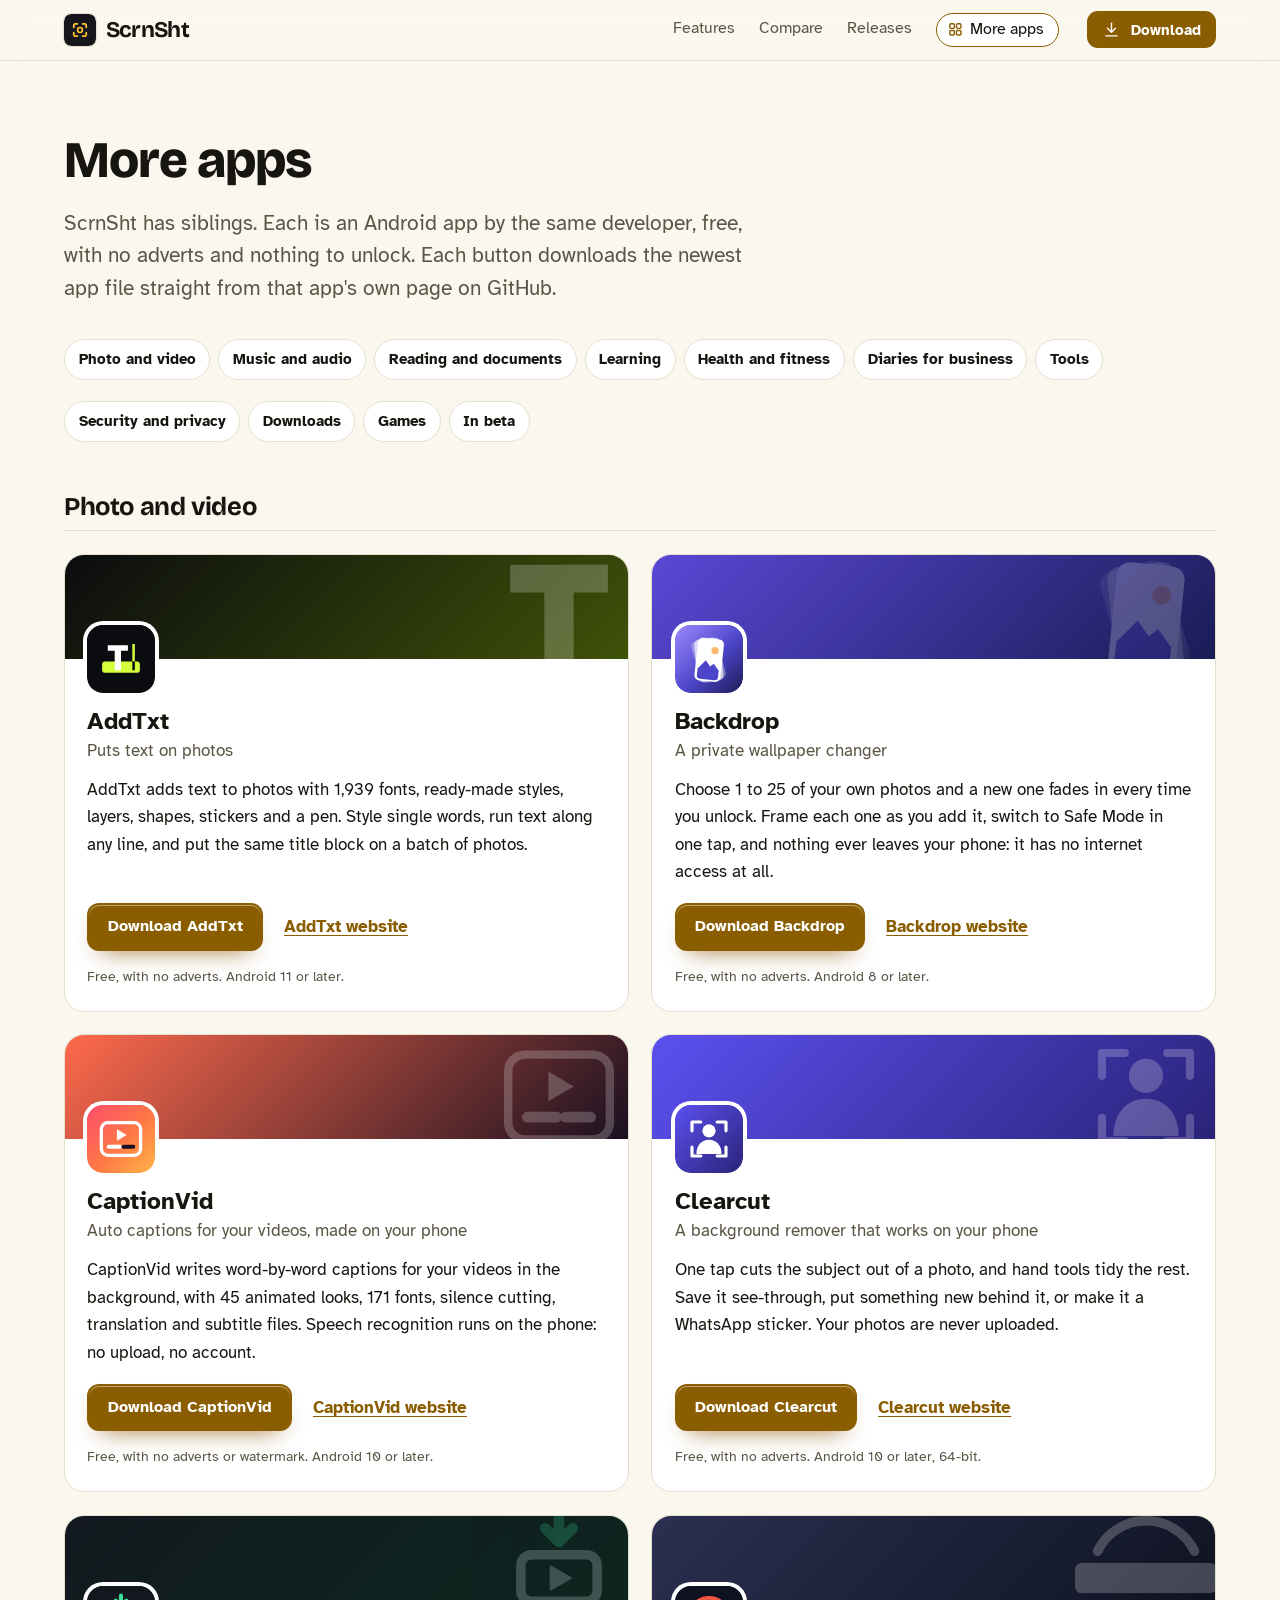
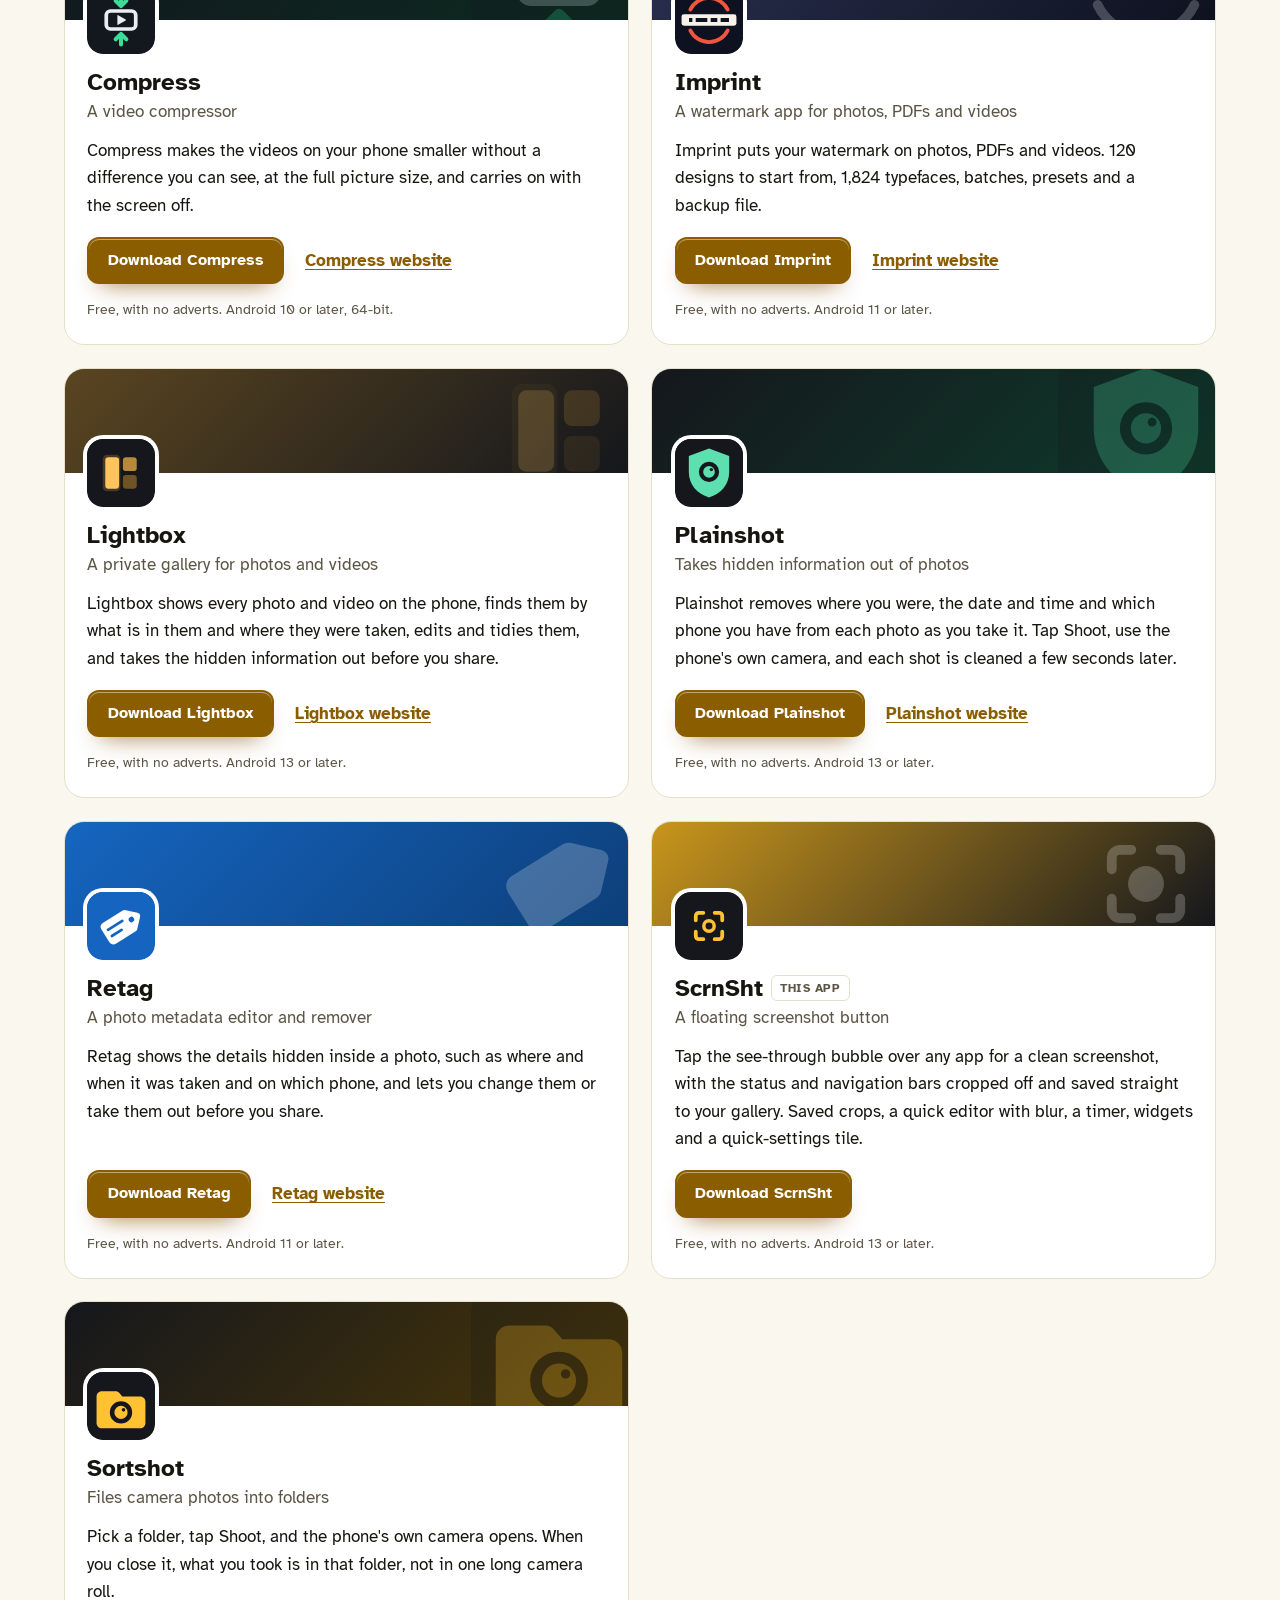
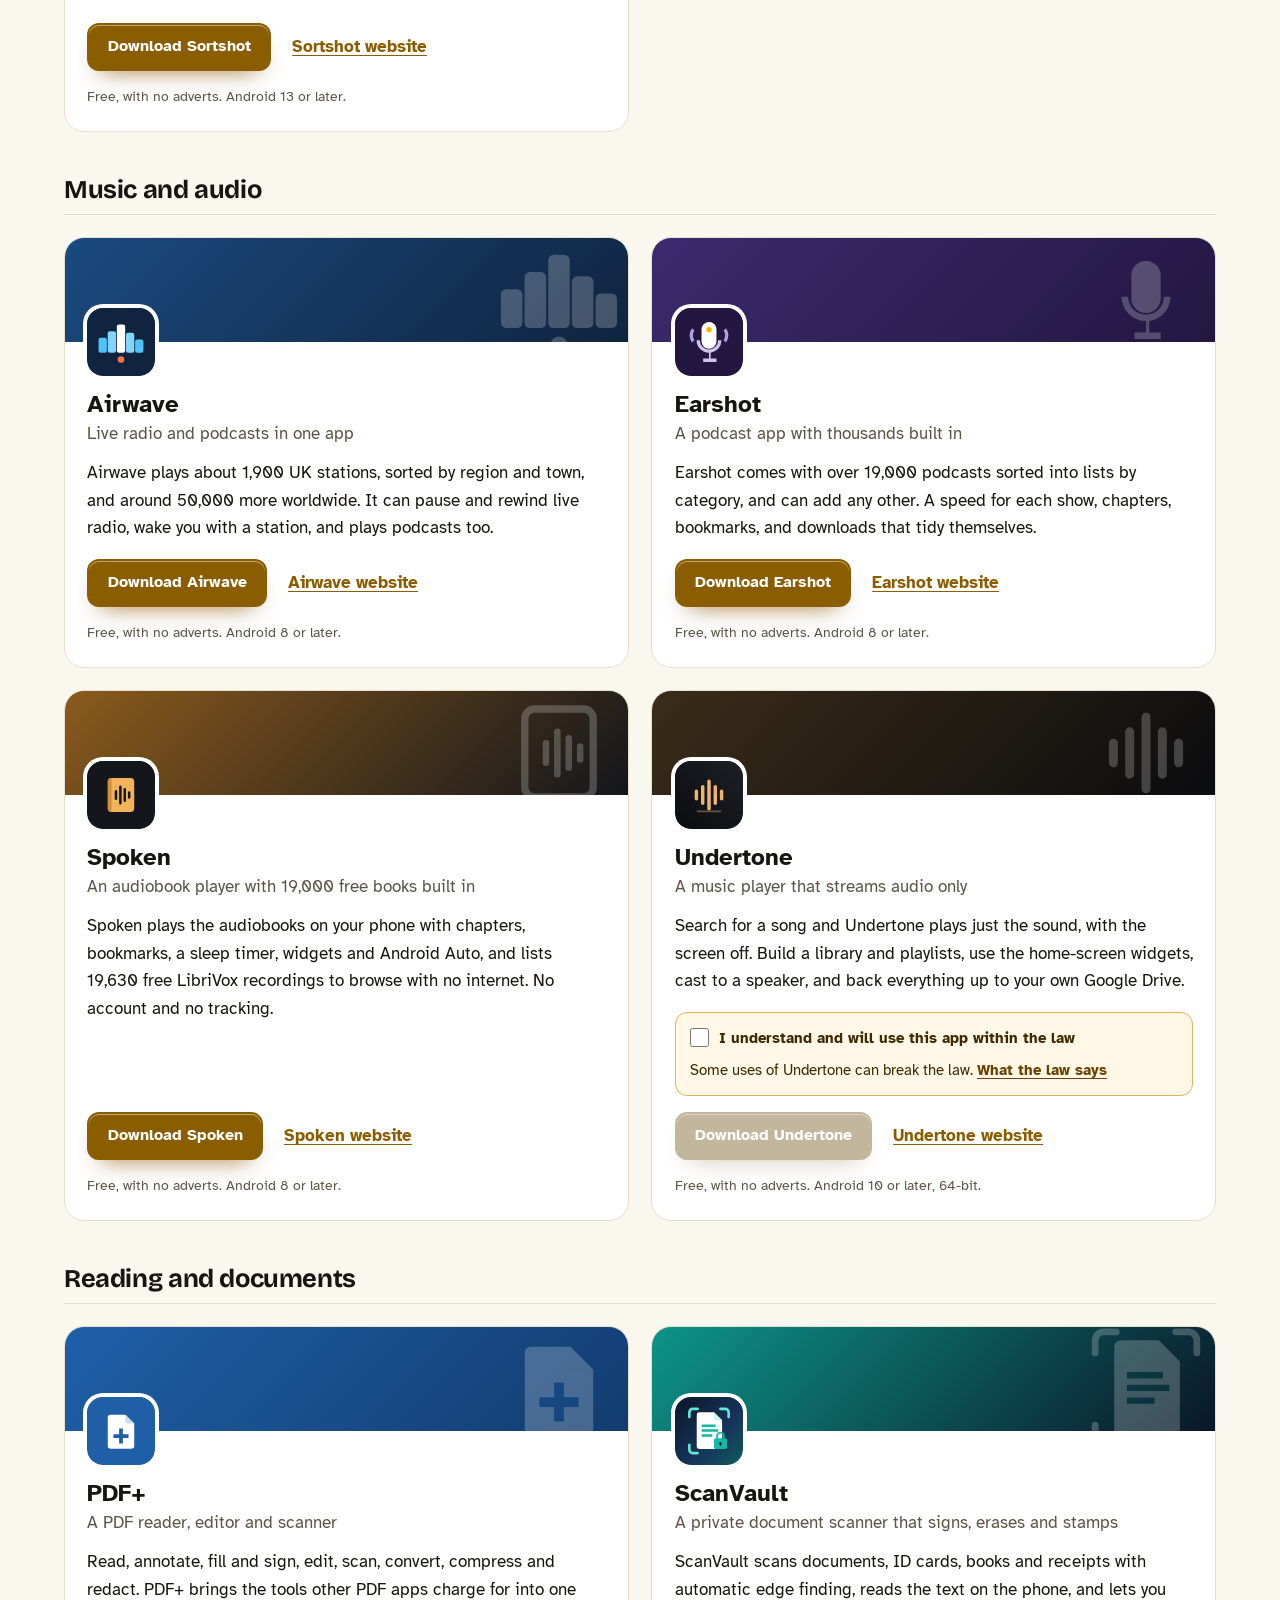
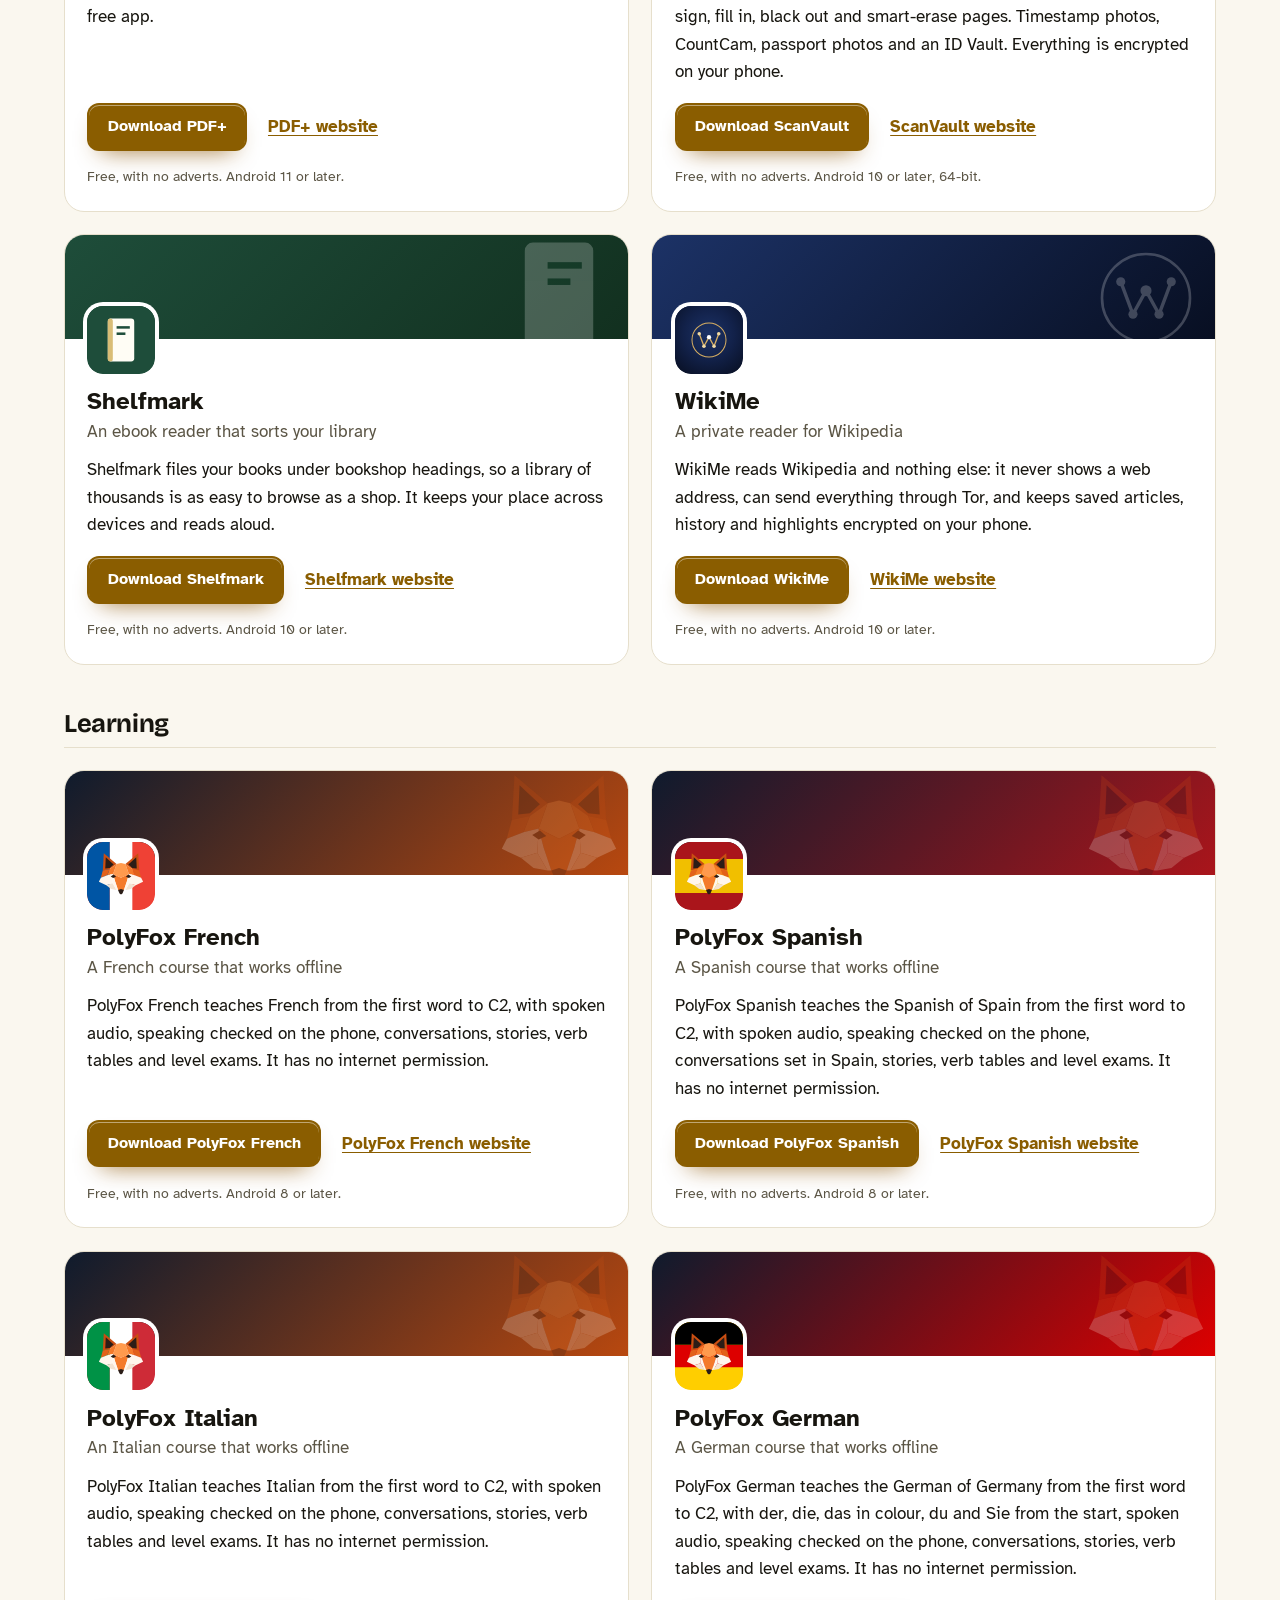
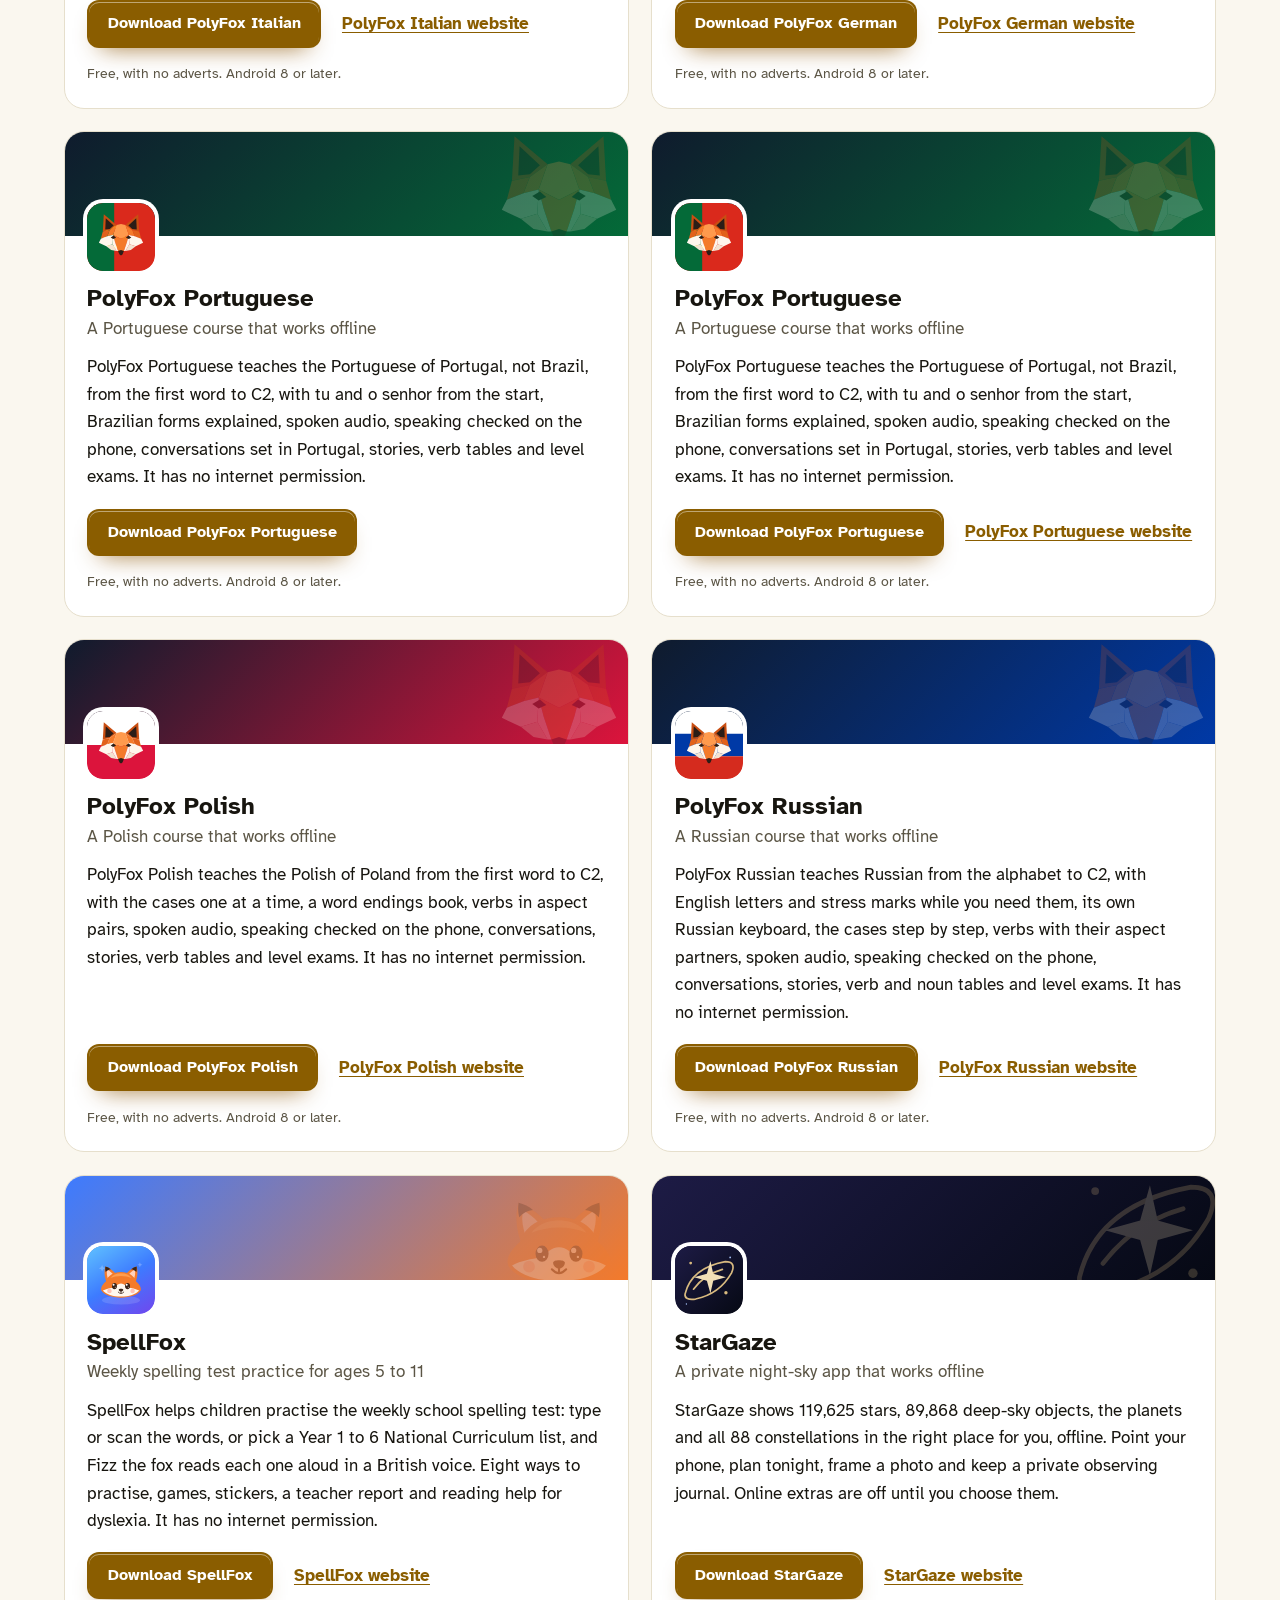
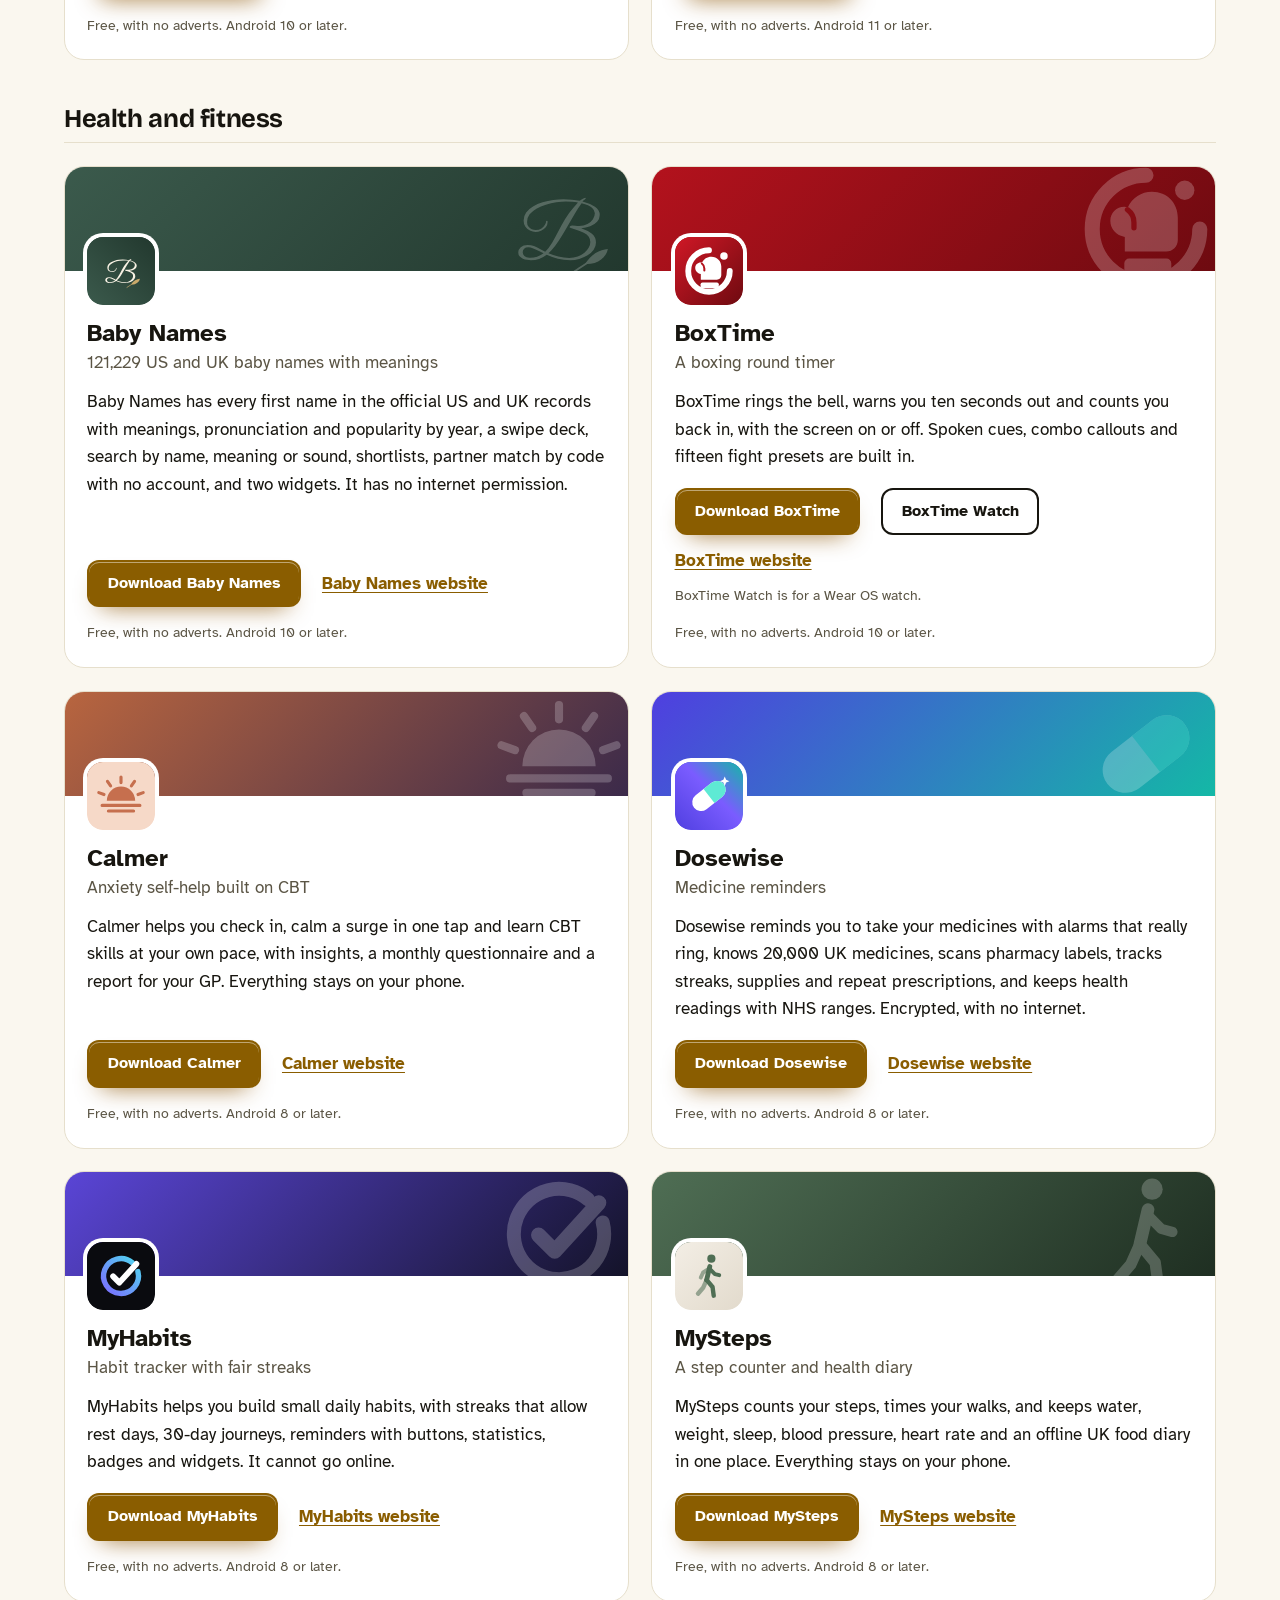
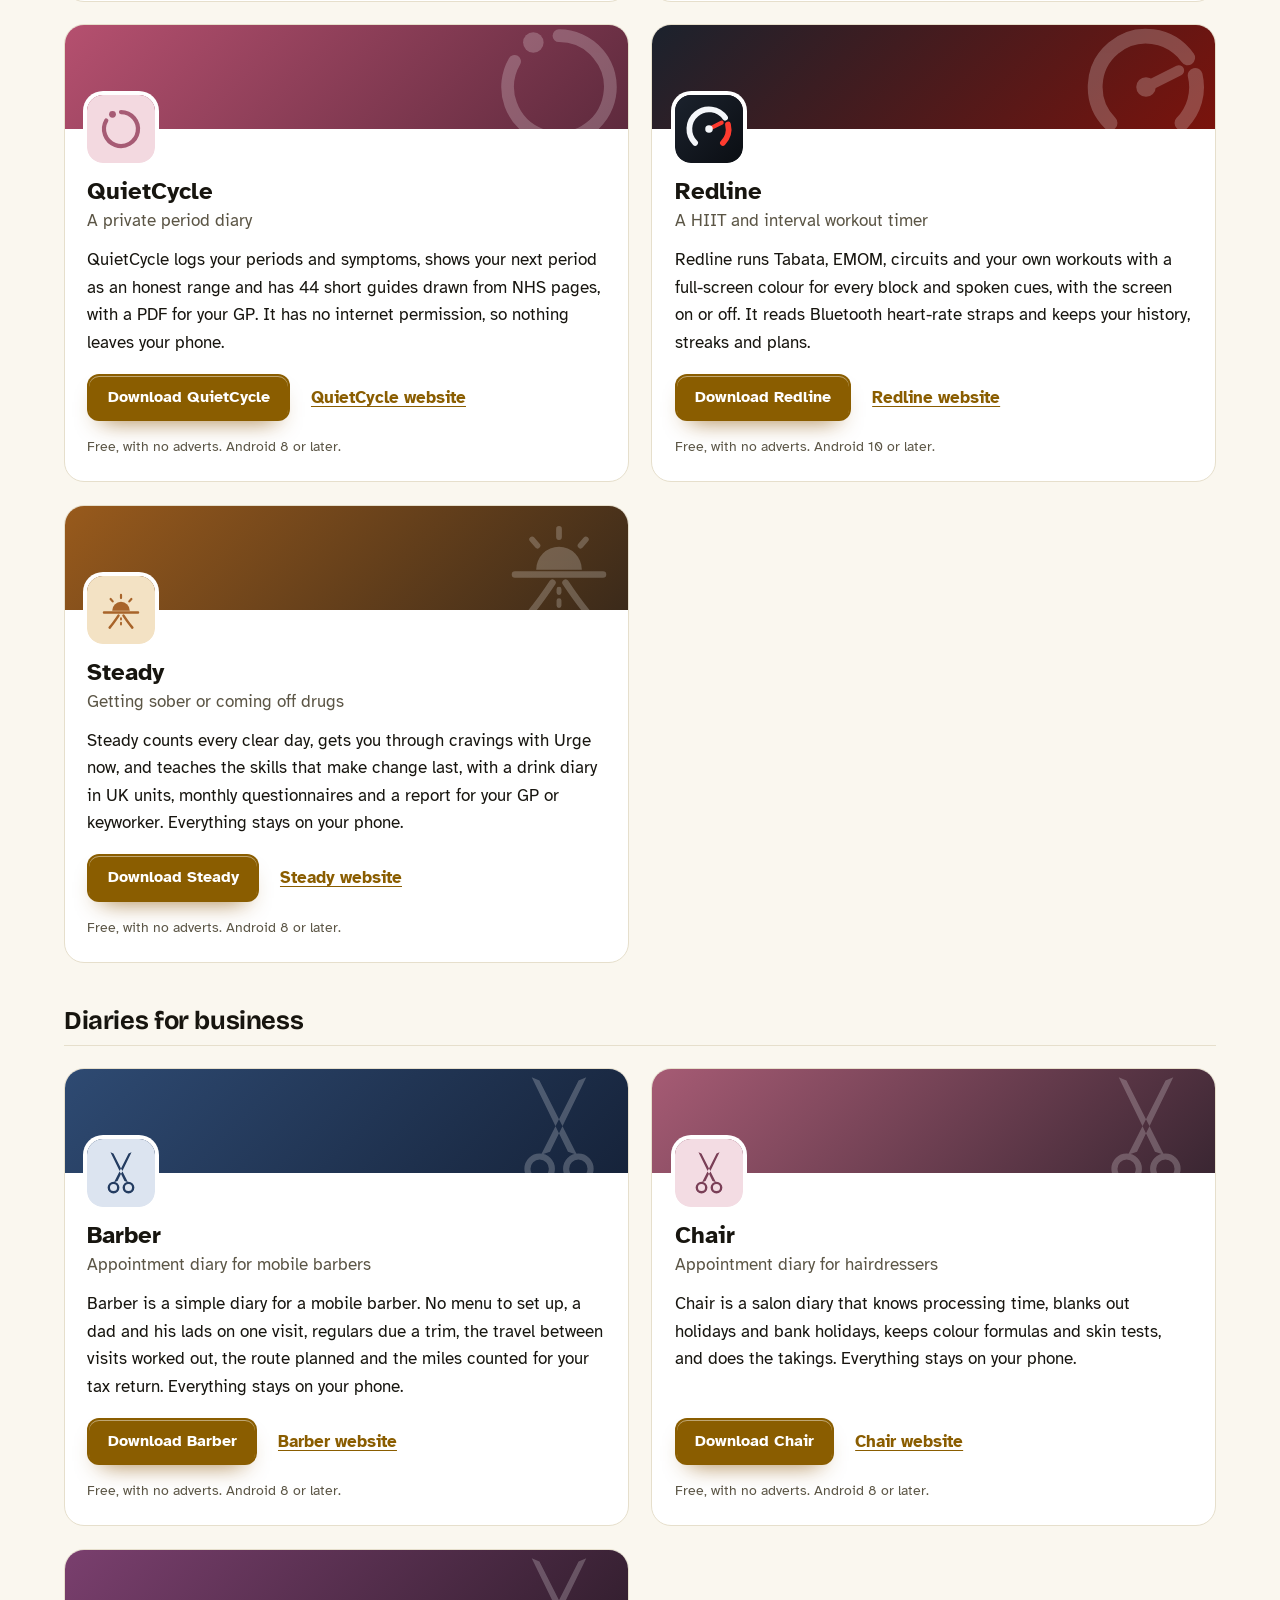
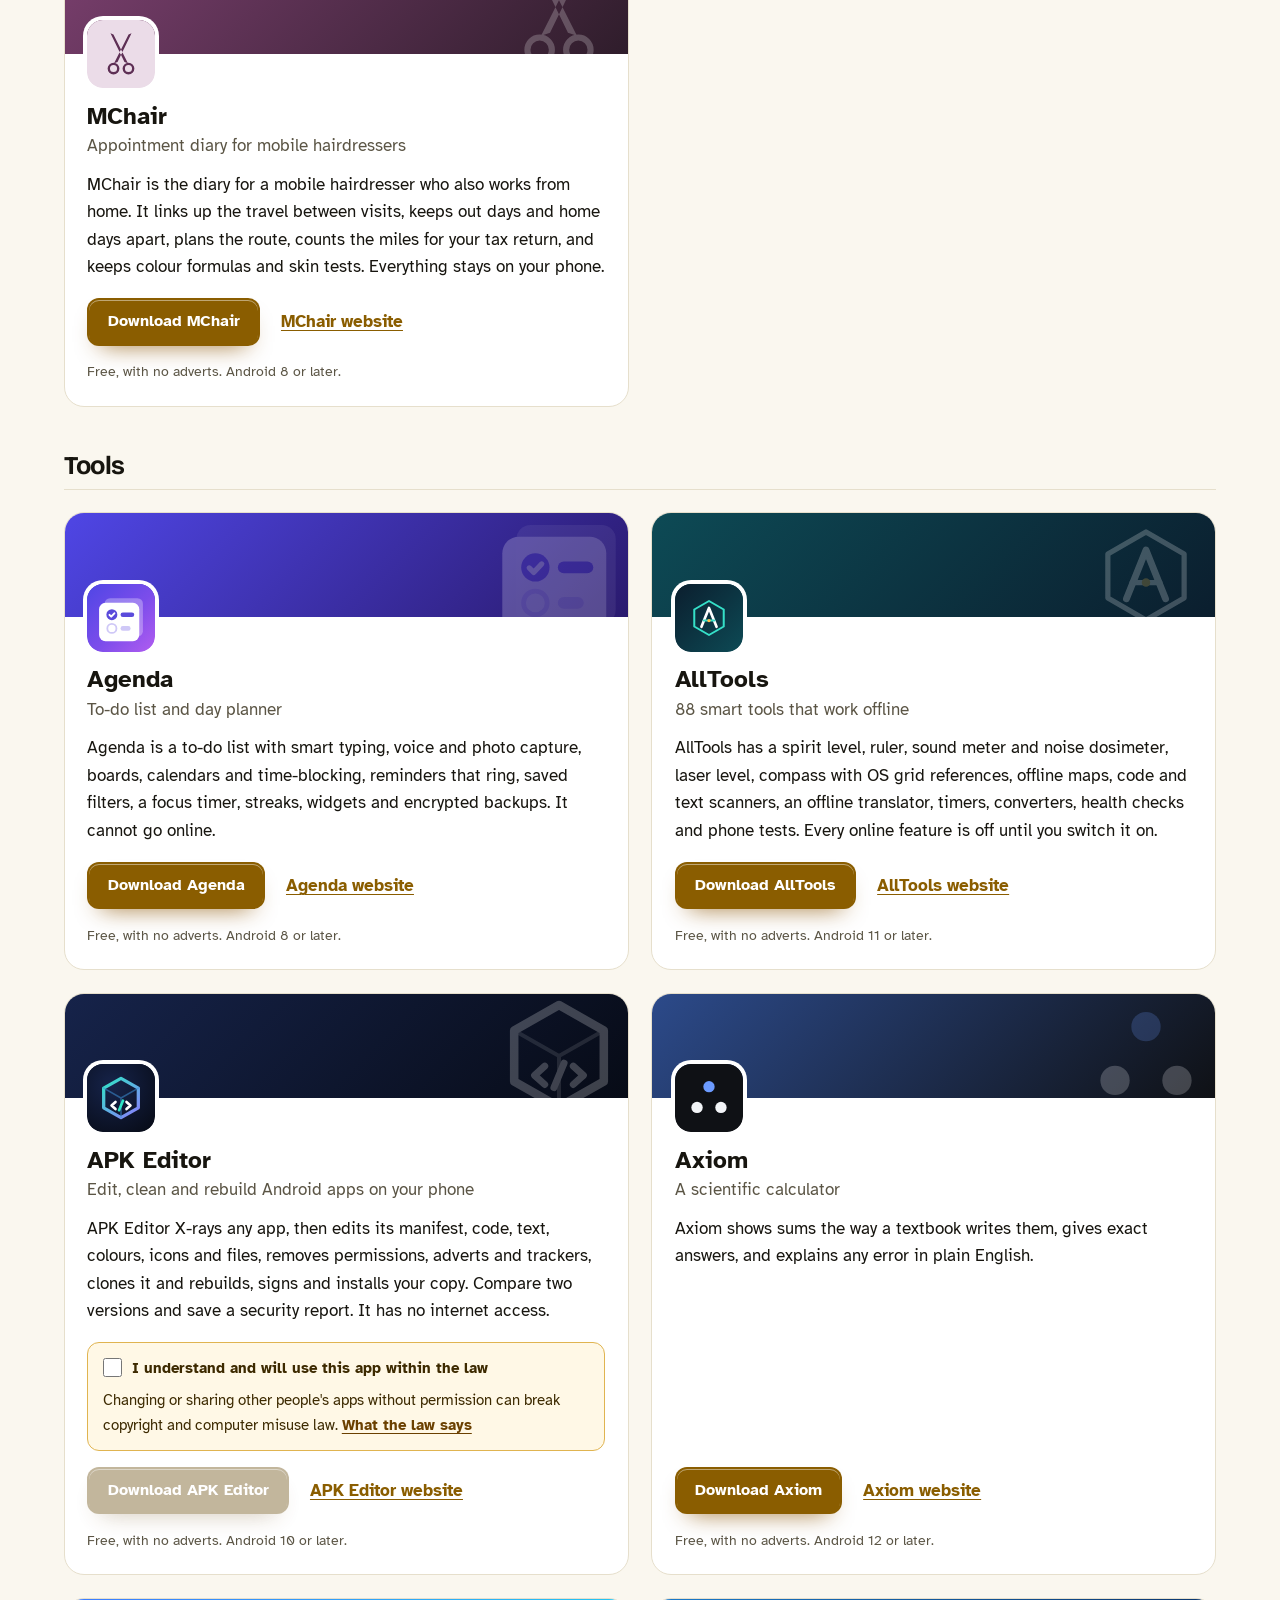
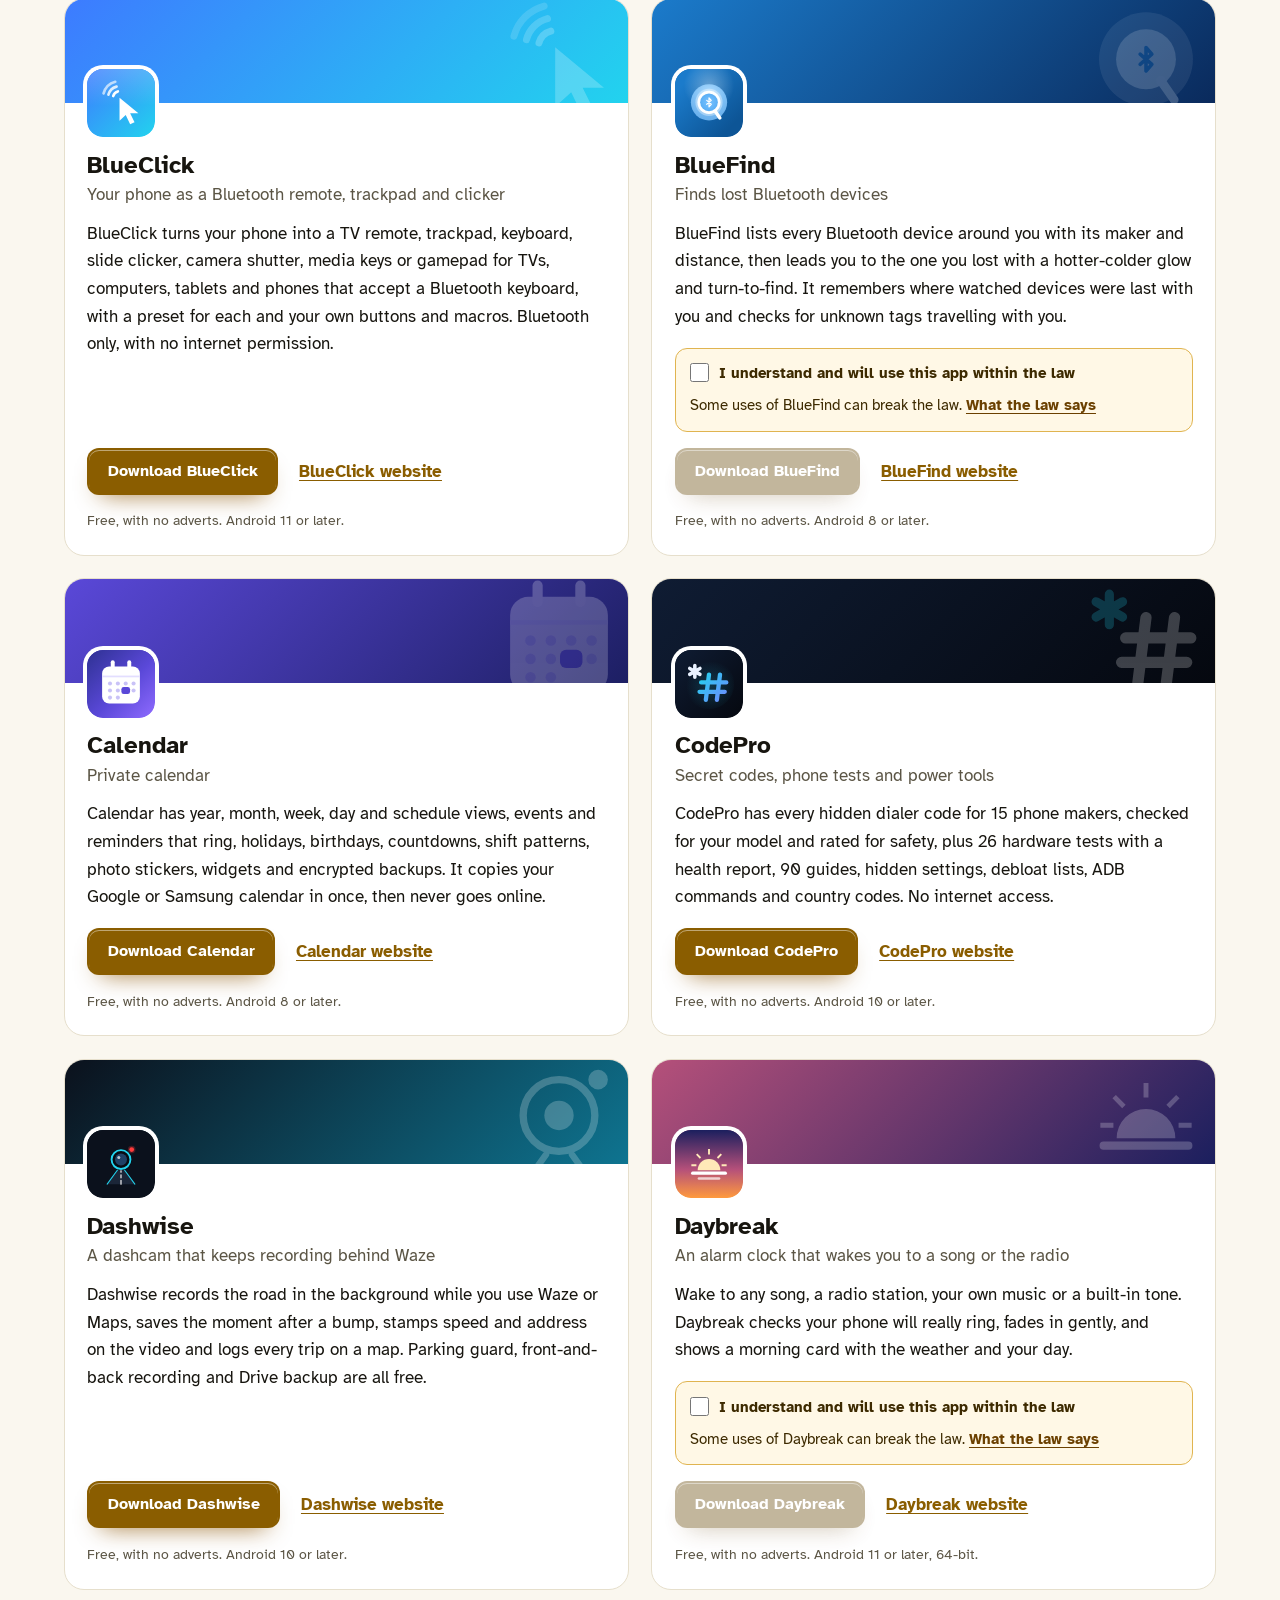
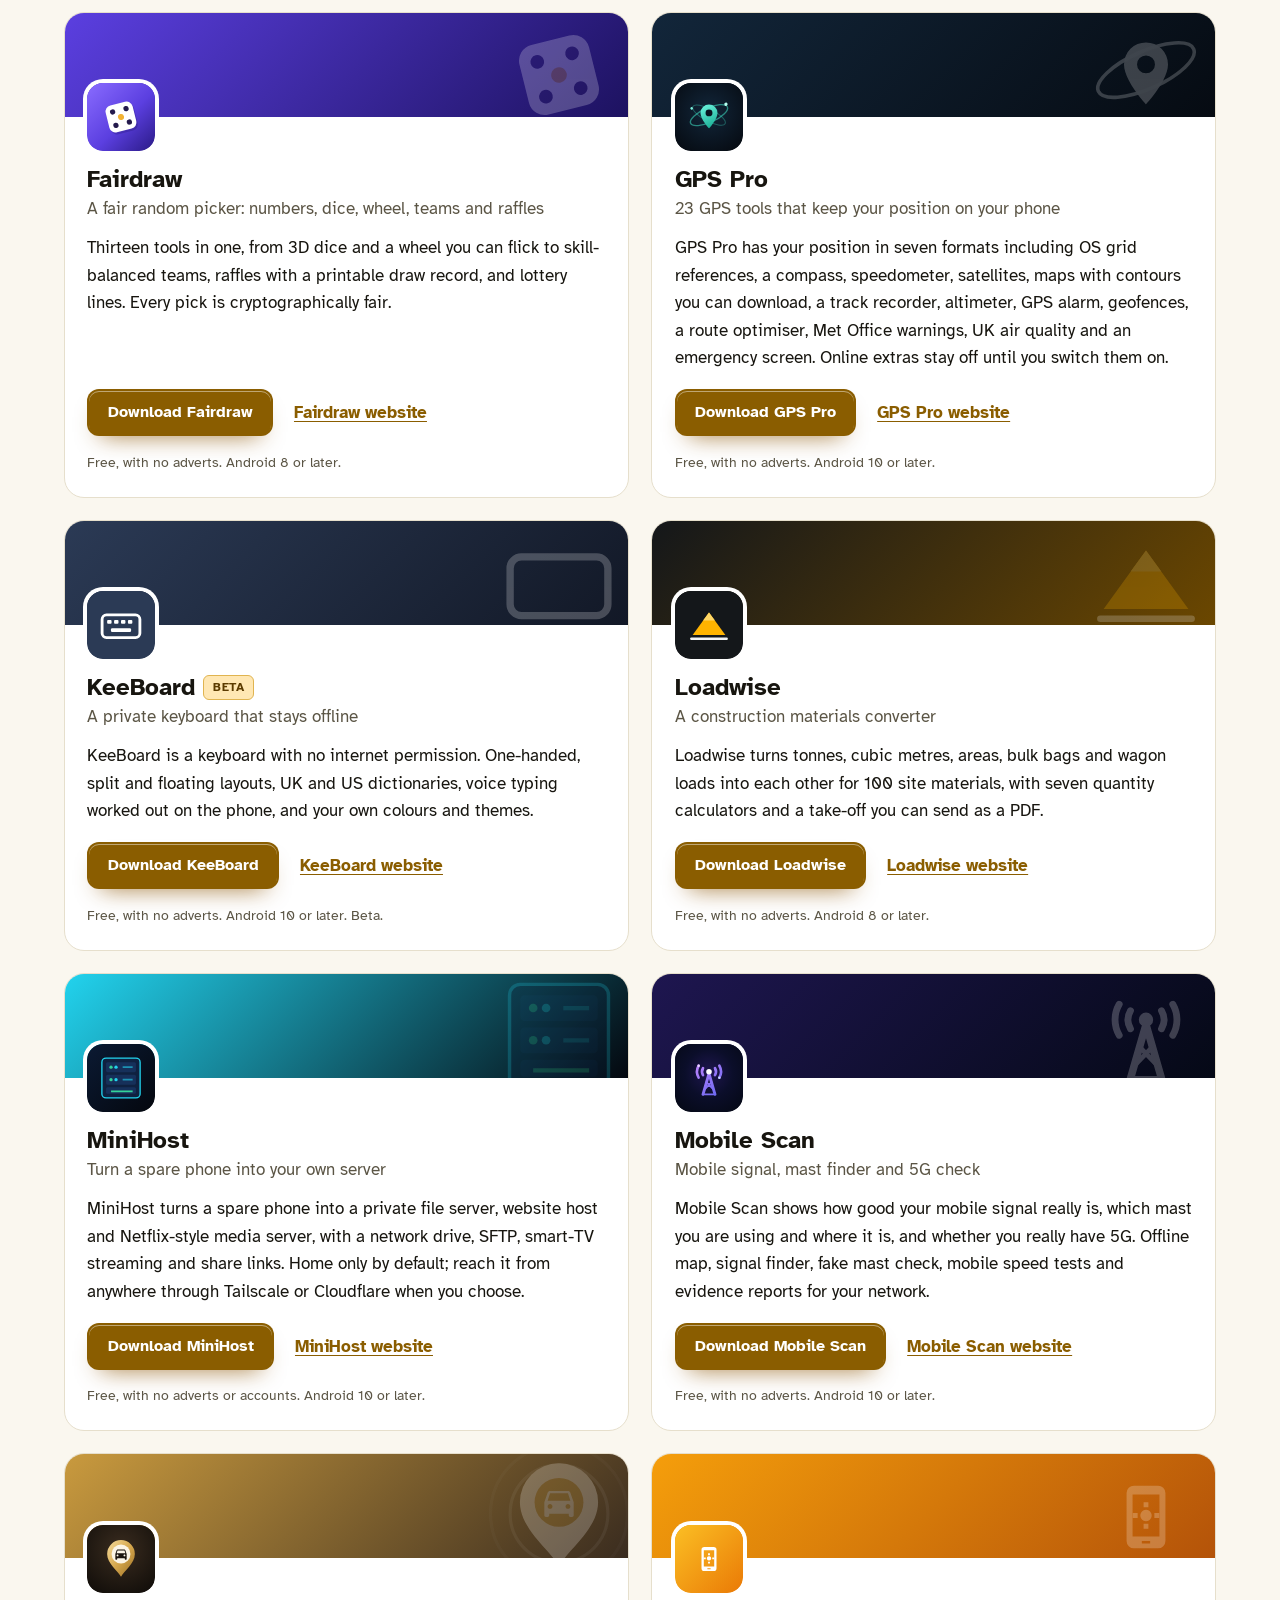
==== commit 361bf7d8: "More apps: add SpellFox" ====
--- a/more-apps.html
+++ b/more-apps.html
@@ -4,7 +4,7 @@
 <meta charset="utf-8">
 <meta name="viewport" content="width=device-width, initial-scale=1">
 <title>More free Android apps from the maker of ScrnSht</title>
-<meta name="description" content="All 98 free Android apps from the maker of ScrnSht, in one list by category, each with its download and a link to its website.">
+<meta name="description" content="All 99 free Android apps from the maker of ScrnSht, in one list by category, each with its download and a link to its website.">
 <meta name="author" content="Jonathan Jackson">
 <link rel="canonical" href="https://customgpter.github.io/scrnsht/more-apps.html">
 <meta name="theme-color" content="#faf7ef" media="(prefers-color-scheme: light)">
@@ -12,7 +12,7 @@
 <meta property="og:type" content="website">
 <meta property="og:site_name" content="ScrnSht">
 <meta property="og:title" content="More free Android apps from the maker of ScrnSht">
-<meta property="og:description" content="All 98 free Android apps from the maker of ScrnSht, in one list by category, each with its download and a link to its website.">
+<meta property="og:description" content="All 99 free Android apps from the maker of ScrnSht, in one list by category, each with its download and a link to its website.">
 <meta property="og:url" content="https://customgpter.github.io/scrnsht/more-apps.html">
 <meta property="og:image" content="https://customgpter.github.io/scrnsht/assets/og.png">
 <meta property="og:image:width" content="1200">
@@ -26,7 +26,7 @@
 <link rel="preload" href="./assets/fonts/atkinson-hyperlegible-latin-400-normal.woff2" as="font" type="font/woff2" crossorigin>
 <link rel="stylesheet" href="./assets/site.css?v=1">
 <link rel="stylesheet" href="./assets/house.css?v=1">
-<script type="application/ld+json">{"@context":"https://schema.org","@type":"ItemList","name":"Apps from the maker of ScrnSht","url":"https://customgpter.github.io/scrnsht/more-apps.html","itemListElement":[{"@type":"ListItem","position":1,"name":"AddTxt","url":"https://customgpter.github.io/addtxt/"},{"@type":"ListItem","position":2,"name":"Backdrop","url":"https://customgpter.github.io/backdrop/"},{"@type":"ListItem","position":3,"name":"CaptionVid","url":"https://customgpter.github.io/captionvid/"},{"@type":"ListItem","position":4,"name":"Clearcut","url":"https://customgpter.github.io/clearcut/"},{"@type":"ListItem","position":5,"name":"Compress","url":"https://customgpter.github.io/compress/"},{"@type":"ListItem","position":6,"name":"Imprint","url":"https://customgpter.github.io/imprint/"},{"@type":"ListItem","position":7,"name":"Lightbox","url":"https://customgpter.github.io/lightbox/"},{"@type":"ListItem","position":8,"name":"Plainshot","url":"https://customgpter.github.io/plainshot/"},{"@type":"ListItem","position":9,"name":"Retag","url":"https://customgpter.github.io/retag/"},{"@type":"ListItem","position":10,"name":"ScrnSht","url":"https://customgpter.github.io/scrnsht/"},{"@type":"ListItem","position":11,"name":"Sortshot","url":"https://customgpter.github.io/sortshot/"},{"@type":"ListItem","position":12,"name":"Airwave","url":"https://customgpter.github.io/airwave/"},{"@type":"ListItem","position":13,"name":"Earshot","url":"https://customgpter.github.io/earshot/"},{"@type":"ListItem","position":14,"name":"Spoken","url":"https://customgpter.github.io/spoken/"},{"@type":"ListItem","position":15,"name":"Undertone","url":"https://customgpter.github.io/undertone/"},{"@type":"ListItem","position":16,"name":"PDF+","url":"https://customgpter.github.io/pdfplus/"},{"@type":"ListItem","position":17,"name":"ScanVault","url":"https://customgpter.github.io/scanvault/"},{"@type":"ListItem","position":18,"name":"Shelfmark","url":"https://customgpter.github.io/shelfmark/"},{"@type":"ListItem","position":19,"name":"WikiMe","url":"https://customgpter.github.io/wikime/"},{"@type":"ListItem","position":20,"name":"PolyFox French","url":"https://customgpter.github.io/polyfox/"},{"@type":"ListItem","position":21,"name":"PolyFox German","url":"https://customgpter.github.io/polyfox-german/"},{"@type":"ListItem","position":22,"name":"PolyFox Portuguese","url":"https://customgpter.github.io/polyfox-portuguese/"},{"@type":"ListItem","position":23,"name":"PolyFox Polish","url":"https://customgpter.github.io/polyfox-polish/"},{"@type":"ListItem","position":24,"name":"PolyFox Russian","url":"https://customgpter.github.io/polyfox-russian/"},{"@type":"ListItem","position":25,"name":"StarGaze","url":"https://customgpter.github.io/stargaze/"},{"@type":"ListItem","position":26,"name":"Baby Names","url":"https://customgpter.github.io/babynames/"},{"@type":"ListItem","position":27,"name":"BoxTime","url":"https://customgpter.github.io/boxtime/"},{"@type":"ListItem","position":28,"name":"Calmer","url":"https://customgpter.github.io/calmer/"},{"@type":"ListItem","position":29,"name":"Dosewise","url":"https://customgpter.github.io/dosewise/"},{"@type":"ListItem","position":30,"name":"MyHabits","url":"https://customgpter.github.io/myhabits/"},{"@type":"ListItem","position":31,"name":"MySteps","url":"https://customgpter.github.io/mysteps/"},{"@type":"ListItem","position":32,"name":"QuietCycle","url":"https://customgpter.github.io/quietcycle/"},{"@type":"ListItem","position":33,"name":"Redline","url":"https://customgpter.github.io/redline/"},{"@type":"ListItem","position":34,"name":"Steady","url":"https://customgpter.github.io/steady/"},{"@type":"ListItem","position":35,"name":"Barber","url":"https://customgpter.github.io/barber/"},{"@type":"ListItem","position":36,"name":"Chair","url":"https://customgpter.github.io/chair/"},{"@type":"ListItem","position":37,"name":"MChair","url":"https://customgpter.github.io/mchair/"},{"@type":"ListItem","position":38,"name":"Agenda","url":"https://customgpter.github.io/agenda/"},{"@type":"ListItem","position":39,"name":"AllTools","url":"https://customgpter.github.io/alltools/"},{"@type":"ListItem","position":40,"name":"APK Editor","url":"https://customgpter.github.io/apkeditor/"},{"@type":"ListItem","position":41,"name":"Axiom","url":"https://customgpter.github.io/axiom/"},{"@type":"ListItem","position":42,"name":"BlueClick","url":"https://customgpter.github.io/blueclick/"},{"@type":"ListItem","position":43,"name":"BlueFind","url":"https://customgpter.github.io/bluefind/"},{"@type":"ListItem","position":44,"name":"Calendar","url":"https://customgpter.github.io/calendar/"},{"@type":"ListItem","position":45,"name":"CodePro","url":"https://customgpter.github.io/codepro/"},{"@type":"ListItem","position":46,"name":"Dashwise","url":"https://customgpter.github.io/dashwise/"},{"@type":"ListItem","position":47,"name":"Daybreak","url":"https://customgpter.github.io/daybreak/"},{"@type":"ListItem","position":48,"name":"Fairdraw","url":"https://customgpter.github.io/fairdraw/"},{"@type":"ListItem","position":49,"name":"GPS Pro","url":"https://customgpter.github.io/gpspro/"},{"@type":"ListItem","position":50,"name":"KeeBoard","url":"https://customgpter.github.io/keeboard/"},{"@type":"ListItem","position":51,"name":"Loadwise","url":"https://customgpter.github.io/loadwise/"},{"@type":"ListItem","position":52,"name":"MiniHost","url":"https://customgpter.github.io/minihost/"},{"@type":"ListItem","position":53,"name":"Mobile Scan","url":"https://customgpter.github.io/mobilescan/"},{"@type":"ListItem","position":54,"name":"Parkwise","url":"https://customgpter.github.io/parkwise/"},{"@type":"ListItem","position":55,"name":"Pocketmind","url":"https://customgpter.github.io/pocketmind/"},{"@type":"ListItem","position":56,"name":"Refine","url":"https://customgpter.github.io/refine/"},{"@type":"ListItem","position":57,"name":"Shiftwise","url":"https://customgpter.github.io/shiftwise/"},{"@type":"ListItem","position":58,"name":"SimpleCalc","url":"https://customgpter.github.io/simplecalc/"},{"@type":"ListItem","position":59,"name":"Skyline","url":"https://customgpter.github.io/skyline/"},{"@type":"ListItem","position":60,"name":"Slipway","url":"https://customgpter.github.io/slipway/"},{"@type":"ListItem","position":61,"name":"Tagger","url":"https://customgpter.github.io/tagger/"},{"@type":"ListItem","position":62,"name":"TotalClean","url":"https://customgpter.github.io/totalclean/"},{"@type":"ListItem","position":63,"name":"TVLink","url":"https://customgpter.github.io/tvlink/"},{"@type":"ListItem","position":64,"name":"Unbox","url":"https://customgpter.github.io/unbox/"},{"@type":"ListItem","position":65,"name":"WhatsKeep","url":"https://customgpter.github.io/whatskeep/"},{"@type":"ListItem","position":66,"name":"WiFi Scan","url":"https://customgpter.github.io/wifiscan/"},{"@type":"ListItem","position":67,"name":"Auditly","url":"https://customgpter.github.io/auditly/"},{"@type":"ListItem","position":68,"name":"Backchannel","url":"https://customgpter.github.io/backchannel/"},{"@type":"ListItem","position":69,"name":"ENotes","url":"https://customgpter.github.io/enotes/"},{"@type":"ListItem","position":70,"name":"FindMe","url":"https://customgpter.github.io/findme/"},{"@type":"ListItem","position":71,"name":"iLock","url":"https://customgpter.github.io/ilock/"},{"@type":"ListItem","position":72,"name":"ImSafe","url":"https://customgpter.github.io/imsafe/"},{"@type":"ListItem","position":73,"name":"IShred","url":"https://customgpter.github.io/ishred/"},{"@type":"ListItem","position":74,"name":"LockBox","url":"https://customgpter.github.io/lockbox/"},{"@type":"ListItem","position":75,"name":"PassVault","url":"https://customgpter.github.io/passvault/"},{"@type":"ListItem","position":76,"name":"SpyFind","url":"https://customgpter.github.io/spyfind/"},{"@type":"ListItem","position":77,"name":"TextWipe","url":"https://customgpter.github.io/textwipe/"},{"@type":"ListItem","position":78,"name":"Tracewire","url":"https://customgpter.github.io/tracewire/"},{"@type":"ListItem","position":79,"name":"Vigil","url":"https://customgpter.github.io/vigil/"},{"@type":"ListItem","position":80,"name":"Grab","url":"https://customgpter.github.io/grab/"},{"@type":"ListItem","position":81,"name":"Swarm","url":"https://customgpter.github.io/swarm/"},{"@type":"ListItem","position":82,"name":"Plane Games","url":"https://customgpter.github.io/plane-games/"},{"@type":"ListItem","position":83,"name":"Ninefold","url":"https://customgpter.github.io/ninefold/"},{"@type":"ListItem","position":84,"name":"Cubewise","url":"https://customgpter.github.io/cubewise/"},{"@type":"ListItem","position":85,"name":"Tilewise","url":"https://customgpter.github.io/tilewise/"},{"@type":"ListItem","position":86,"name":"Letterwise","url":"https://customgpter.github.io/letterwise/"},{"@type":"ListItem","position":87,"name":"Kingside","url":"https://customgpter.github.io/kingside/"},{"@type":"ListItem","position":88,"name":"Deckhand","url":"https://customgpter.github.io/deckhand/"},{"@type":"ListItem","position":89,"name":"SNESForge","url":"https://customgpter.github.io/snesforge/"},{"@type":"ListItem","position":90,"name":"Fame Boy","url":"https://customgpter.github.io/fameboy/"},{"@type":"ListItem","position":91,"name":"PSPPro","url":"https://customgpter.github.io/psppro/"},{"@type":"ListItem","position":92,"name":"MegaGen","url":"https://customgpter.github.io/megagen/"},{"@type":"ListItem","position":93,"name":"QVR","url":"https://customgpter.github.io/qvr/"},{"@type":"ListItem","position":94,"name":"QVR Watch","url":"https://customgpter.github.io/qvr-watch/"},{"@type":"ListItem","position":95,"name":"QVRLite","url":"https://customgpter.github.io/qvrlite/"},{"@type":"ListItem","position":96,"name":"Onionz","url":"https://customgpter.github.io/onionz/"},{"@type":"ListItem","position":97,"name":"OnionzWeb","url":"https://customgpter.github.io/onionzweb/"}]}</script>
+<script type="application/ld+json">{"@context":"https://schema.org","@type":"ItemList","name":"Apps from the maker of ScrnSht","url":"https://customgpter.github.io/scrnsht/more-apps.html","itemListElement":[{"@type":"ListItem","position":1,"name":"AddTxt","url":"https://customgpter.github.io/addtxt/"},{"@type":"ListItem","position":2,"name":"Backdrop","url":"https://customgpter.github.io/backdrop/"},{"@type":"ListItem","position":3,"name":"CaptionVid","url":"https://customgpter.github.io/captionvid/"},{"@type":"ListItem","position":4,"name":"Clearcut","url":"https://customgpter.github.io/clearcut/"},{"@type":"ListItem","position":5,"name":"Compress","url":"https://customgpter.github.io/compress/"},{"@type":"ListItem","position":6,"name":"Imprint","url":"https://customgpter.github.io/imprint/"},{"@type":"ListItem","position":7,"name":"Lightbox","url":"https://customgpter.github.io/lightbox/"},{"@type":"ListItem","position":8,"name":"Plainshot","url":"https://customgpter.github.io/plainshot/"},{"@type":"ListItem","position":9,"name":"Retag","url":"https://customgpter.github.io/retag/"},{"@type":"ListItem","position":10,"name":"ScrnSht","url":"https://customgpter.github.io/scrnsht/"},{"@type":"ListItem","position":11,"name":"Sortshot","url":"https://customgpter.github.io/sortshot/"},{"@type":"ListItem","position":12,"name":"Airwave","url":"https://customgpter.github.io/airwave/"},{"@type":"ListItem","position":13,"name":"Earshot","url":"https://customgpter.github.io/earshot/"},{"@type":"ListItem","position":14,"name":"Spoken","url":"https://customgpter.github.io/spoken/"},{"@type":"ListItem","position":15,"name":"Undertone","url":"https://customgpter.github.io/undertone/"},{"@type":"ListItem","position":16,"name":"PDF+","url":"https://customgpter.github.io/pdfplus/"},{"@type":"ListItem","position":17,"name":"ScanVault","url":"https://customgpter.github.io/scanvault/"},{"@type":"ListItem","position":18,"name":"Shelfmark","url":"https://customgpter.github.io/shelfmark/"},{"@type":"ListItem","position":19,"name":"WikiMe","url":"https://customgpter.github.io/wikime/"},{"@type":"ListItem","position":20,"name":"PolyFox French","url":"https://customgpter.github.io/polyfox/"},{"@type":"ListItem","position":21,"name":"PolyFox German","url":"https://customgpter.github.io/polyfox-german/"},{"@type":"ListItem","position":22,"name":"PolyFox Portuguese","url":"https://customgpter.github.io/polyfox-portuguese/"},{"@type":"ListItem","position":23,"name":"PolyFox Polish","url":"https://customgpter.github.io/polyfox-polish/"},{"@type":"ListItem","position":24,"name":"PolyFox Russian","url":"https://customgpter.github.io/polyfox-russian/"},{"@type":"ListItem","position":25,"name":"SpellFox","url":"https://customgpter.github.io/spellfox/"},{"@type":"ListItem","position":26,"name":"StarGaze","url":"https://customgpter.github.io/stargaze/"},{"@type":"ListItem","position":27,"name":"Baby Names","url":"https://customgpter.github.io/babynames/"},{"@type":"ListItem","position":28,"name":"BoxTime","url":"https://customgpter.github.io/boxtime/"},{"@type":"ListItem","position":29,"name":"Calmer","url":"https://customgpter.github.io/calmer/"},{"@type":"ListItem","position":30,"name":"Dosewise","url":"https://customgpter.github.io/dosewise/"},{"@type":"ListItem","position":31,"name":"MyHabits","url":"https://customgpter.github.io/myhabits/"},{"@type":"ListItem","position":32,"name":"MySteps","url":"https://customgpter.github.io/mysteps/"},{"@type":"ListItem","position":33,"name":"QuietCycle","url":"https://customgpter.github.io/quietcycle/"},{"@type":"ListItem","position":34,"name":"Redline","url":"https://customgpter.github.io/redline/"},{"@type":"ListItem","position":35,"name":"Steady","url":"https://customgpter.github.io/steady/"},{"@type":"ListItem","position":36,"name":"Barber","url":"https://customgpter.github.io/barber/"},{"@type":"ListItem","position":37,"name":"Chair","url":"https://customgpter.github.io/chair/"},{"@type":"ListItem","position":38,"name":"MChair","url":"https://customgpter.github.io/mchair/"},{"@type":"ListItem","position":39,"name":"Agenda","url":"https://customgpter.github.io/agenda/"},{"@type":"ListItem","position":40,"name":"AllTools","url":"https://customgpter.github.io/alltools/"},{"@type":"ListItem","position":41,"name":"APK Editor","url":"https://customgpter.github.io/apkeditor/"},{"@type":"ListItem","position":42,"name":"Axiom","url":"https://customgpter.github.io/axiom/"},{"@type":"ListItem","position":43,"name":"BlueClick","url":"https://customgpter.github.io/blueclick/"},{"@type":"ListItem","position":44,"name":"BlueFind","url":"https://customgpter.github.io/bluefind/"},{"@type":"ListItem","position":45,"name":"Calendar","url":"https://customgpter.github.io/calendar/"},{"@type":"ListItem","position":46,"name":"CodePro","url":"https://customgpter.github.io/codepro/"},{"@type":"ListItem","position":47,"name":"Dashwise","url":"https://customgpter.github.io/dashwise/"},{"@type":"ListItem","position":48,"name":"Daybreak","url":"https://customgpter.github.io/daybreak/"},{"@type":"ListItem","position":49,"name":"Fairdraw","url":"https://customgpter.github.io/fairdraw/"},{"@type":"ListItem","position":50,"name":"GPS Pro","url":"https://customgpter.github.io/gpspro/"},{"@type":"ListItem","position":51,"name":"KeeBoard","url":"https://customgpter.github.io/keeboard/"},{"@type":"ListItem","position":52,"name":"Loadwise","url":"https://customgpter.github.io/loadwise/"},{"@type":"ListItem","position":53,"name":"MiniHost","url":"https://customgpter.github.io/minihost/"},{"@type":"ListItem","position":54,"name":"Mobile Scan","url":"https://customgpter.github.io/mobilescan/"},{"@type":"ListItem","position":55,"name":"Parkwise","url":"https://customgpter.github.io/parkwise/"},{"@type":"ListItem","position":56,"name":"Pocketmind","url":"https://customgpter.github.io/pocketmind/"},{"@type":"ListItem","position":57,"name":"Refine","url":"https://customgpter.github.io/refine/"},{"@type":"ListItem","position":58,"name":"Shiftwise","url":"https://customgpter.github.io/shiftwise/"},{"@type":"ListItem","position":59,"name":"SimpleCalc","url":"https://customgpter.github.io/simplecalc/"},{"@type":"ListItem","position":60,"name":"Skyline","url":"https://customgpter.github.io/skyline/"},{"@type":"ListItem","position":61,"name":"Slipway","url":"https://customgpter.github.io/slipway/"},{"@type":"ListItem","position":62,"name":"Tagger","url":"https://customgpter.github.io/tagger/"},{"@type":"ListItem","position":63,"name":"TotalClean","url":"https://customgpter.github.io/totalclean/"},{"@type":"ListItem","position":64,"name":"TVLink","url":"https://customgpter.github.io/tvlink/"},{"@type":"ListItem","position":65,"name":"Unbox","url":"https://customgpter.github.io/unbox/"},{"@type":"ListItem","position":66,"name":"WhatsKeep","url":"https://customgpter.github.io/whatskeep/"},{"@type":"ListItem","position":67,"name":"WiFi Scan","url":"https://customgpter.github.io/wifiscan/"},{"@type":"ListItem","position":68,"name":"Auditly","url":"https://customgpter.github.io/auditly/"},{"@type":"ListItem","position":69,"name":"Backchannel","url":"https://customgpter.github.io/backchannel/"},{"@type":"ListItem","position":70,"name":"ENotes","url":"https://customgpter.github.io/enotes/"},{"@type":"ListItem","position":71,"name":"FindMe","url":"https://customgpter.github.io/findme/"},{"@type":"ListItem","position":72,"name":"iLock","url":"https://customgpter.github.io/ilock/"},{"@type":"ListItem","position":73,"name":"ImSafe","url":"https://customgpter.github.io/imsafe/"},{"@type":"ListItem","position":74,"name":"IShred","url":"https://customgpter.github.io/ishred/"},{"@type":"ListItem","position":75,"name":"LockBox","url":"https://customgpter.github.io/lockbox/"},{"@type":"ListItem","position":76,"name":"PassVault","url":"https://customgpter.github.io/passvault/"},{"@type":"ListItem","position":77,"name":"SpyFind","url":"https://customgpter.github.io/spyfind/"},{"@type":"ListItem","position":78,"name":"TextWipe","url":"https://customgpter.github.io/textwipe/"},{"@type":"ListItem","position":79,"name":"Tracewire","url":"https://customgpter.github.io/tracewire/"},{"@type":"ListItem","position":80,"name":"Vigil","url":"https://customgpter.github.io/vigil/"},{"@type":"ListItem","position":81,"name":"Grab","url":"https://customgpter.github.io/grab/"},{"@type":"ListItem","position":82,"name":"Swarm","url":"https://customgpter.github.io/swarm/"},{"@type":"ListItem","position":83,"name":"Plane Games","url":"https://customgpter.github.io/plane-games/"},{"@type":"ListItem","position":84,"name":"Ninefold","url":"https://customgpter.github.io/ninefold/"},{"@type":"ListItem","position":85,"name":"Cubewise","url":"https://customgpter.github.io/cubewise/"},{"@type":"ListItem","position":86,"name":"Tilewise","url":"https://customgpter.github.io/tilewise/"},{"@type":"ListItem","position":87,"name":"Letterwise","url":"https://customgpter.github.io/letterwise/"},{"@type":"ListItem","position":88,"name":"Kingside","url":"https://customgpter.github.io/kingside/"},{"@type":"ListItem","position":89,"name":"Deckhand","url":"https://customgpter.github.io/deckhand/"},{"@type":"ListItem","position":90,"name":"SNESForge","url":"https://customgpter.github.io/snesforge/"},{"@type":"ListItem","position":91,"name":"Fame Boy","url":"https://customgpter.github.io/fameboy/"},{"@type":"ListItem","position":92,"name":"PSPPro","url":"https://customgpter.github.io/psppro/"},{"@type":"ListItem","position":93,"name":"MegaGen","url":"https://customgpter.github.io/megagen/"},{"@type":"ListItem","position":94,"name":"QVR","url":"https://customgpter.github.io/qvr/"},{"@type":"ListItem","position":95,"name":"QVR Watch","url":"https://customgpter.github.io/qvr-watch/"},{"@type":"ListItem","position":96,"name":"QVRLite","url":"https://customgpter.github.io/qvrlite/"},{"@type":"ListItem","position":97,"name":"Onionz","url":"https://customgpter.github.io/onionz/"},{"@type":"ListItem","position":98,"name":"OnionzWeb","url":"https://customgpter.github.io/onionzweb/"}]}</script>
 <link rel="stylesheet" href="./assets/apps-list.css?v=1">
 <script src="./assets/apps-list.js?v=1" defer></script>
 </head>
@@ -70,7 +70,7 @@
 <div class="mapps-group" role="group" aria-labelledby="apps-learning"><h2 class="mapps-cat" id="apps-learning">Learning</h2>
 <ul class="mapps"><li class="mapp" style="--b:#0f1b2d;--b2:#b8480f"><div class="mapp-cover" aria-hidden="true"><svg viewBox="0 0 108 108"><polygon fill="#C94E12" points="26.7,17.9 47.0,35.1 36.1,42.9 25.1,45.2"/><polygon fill="#C94E12" points="82.9,45.2 71.9,42.9 61.0,35.1 81.3,17.9"/><polygon fill="#2B1D17" points="29.8,24.1 42.3,35.8 36.1,41.3 29.0,42.1"/><polygon fill="#2B1D17" points="79.0,42.1 71.9,41.3 65.7,35.8 78.2,24.1"/><polygon fill="#FF9A4D" points="54.0,33.5 47.0,35.1 41.5,50.7 54.0,56.9"/><polygon fill="#FF9A4D" points="54.0,56.9 66.5,50.7 61.0,35.1 54.0,33.5"/><polygon fill="#F47A2A" points="47.0,35.1 36.1,42.9 32.2,53.0 41.5,50.7"/><polygon fill="#F47A2A" points="66.5,50.7 75.8,53.0 71.9,42.9 61.0,35.1"/><polygon fill="#E2611A" points="36.1,42.9 25.1,45.2 22.0,56.9 32.2,53.0"/><polygon fill="#E2611A" points="75.8,53.0 86.0,56.9 82.9,45.2 71.9,42.9"/><polygon fill="#FFF6EC" points="32.2,53.0 22.0,56.9 18.9,63.1 30.6,68.6 40.7,65.5 41.5,50.7"/><polygon fill="#FFF6EC" points="66.5,50.7 67.3,65.5 77.4,68.6 89.1,63.1 86.0,56.9 75.8,53.0"/><polygon fill="#F3E3D2" points="30.6,68.6 40.7,65.5 47.0,76.4 38.4,74.8"/><polygon fill="#F3E3D2" points="69.6,74.8 61.0,76.4 67.3,65.5 77.4,68.6"/><polygon fill="#F47A2A" points="41.5,50.7 54.0,56.9 54.0,78.0 49.3,76.4 44.6,62.4"/><polygon fill="#F47A2A" points="63.4,62.4 58.7,76.4 54.0,78.0 54.0,56.9 66.5,50.7"/><polygon fill="#FFF6EC" points="41.5,50.7 44.6,62.4 49.3,76.4 47.0,76.4 40.7,65.5"/><polygon fill="#FFF6EC" points="67.3,65.5 61.0,76.4 58.7,76.4 63.4,62.4 66.5,50.7"/><polygon fill="#2B1D17" points="49.3,76.4 54.0,74.8 58.7,76.4 56.3,81.9 54.0,83.4 51.7,81.9"/><polygon fill="#2B1D17" points="37.6,54.6 42.3,51.8 46.2,55.3 41.5,57.3"/><polygon fill="#2B1D17" points="66.5,57.3 61.8,55.3 65.7,51.8 70.4,54.6"/></svg></div><div class="mapp-body"><svg class="mapp-icon" viewBox="0 0 108 108" aria-hidden="true"><rect width="108" height="108" rx="24" fill="#EF4135"/><path fill="#FFFFFF" d="M36 0H72V108H36Z"/><path fill="#0055A4" d="M24 0H36V108H24A24 24 0 0 1 0 84V24A24 24 0 0 1 24 0Z"/><polygon fill="#C94E12" points="26.7,17.9 47.0,35.1 36.1,42.9 25.1,45.2"/><polygon fill="#C94E12" points="82.9,45.2 71.9,42.9 61.0,35.1 81.3,17.9"/><polygon fill="#2B1D17" points="29.8,24.1 42.3,35.8 36.1,41.3 29.0,42.1"/><polygon fill="#2B1D17" points="79.0,42.1 71.9,41.3 65.7,35.8 78.2,24.1"/><polygon fill="#FF9A4D" points="54.0,33.5 47.0,35.1 41.5,50.7 54.0,56.9"/><polygon fill="#FF9A4D" points="54.0,56.9 66.5,50.7 61.0,35.1 54.0,33.5"/><polygon fill="#F47A2A" points="47.0,35.1 36.1,42.9 32.2,53.0 41.5,50.7"/><polygon fill="#F47A2A" points="66.5,50.7 75.8,53.0 71.9,42.9 61.0,35.1"/><polygon fill="#E2611A" points="36.1,42.9 25.1,45.2 22.0,56.9 32.2,53.0"/><polygon fill="#E2611A" points="75.8,53.0 86.0,56.9 82.9,45.2 71.9,42.9"/><polygon fill="#FFF6EC" points="32.2,53.0 22.0,56.9 18.9,63.1 30.6,68.6 40.7,65.5 41.5,50.7"/><polygon fill="#FFF6EC" points="66.5,50.7 67.3,65.5 77.4,68.6 89.1,63.1 86.0,56.9 75.8,53.0"/><polygon fill="#F3E3D2" points="30.6,68.6 40.7,65.5 47.0,76.4 38.4,74.8"/><polygon fill="#F3E3D2" points="69.6,74.8 61.0,76.4 67.3,65.5 77.4,68.6"/><polygon fill="#F47A2A" points="41.5,50.7 54.0,56.9 54.0,78.0 49.3,76.4 44.6,62.4"/><polygon fill="#F47A2A" points="63.4,62.4 58.7,76.4 54.0,78.0 54.0,56.9 66.5,50.7"/><polygon fill="#FFF6EC" points="41.5,50.7 44.6,62.4 49.3,76.4 47.0,76.4 40.7,65.5"/><polygon fill="#FFF6EC" points="67.3,65.5 61.0,76.4 58.7,76.4 63.4,62.4 66.5,50.7"/><polygon fill="#2B1D17" points="49.3,76.4 54.0,74.8 58.7,76.4 56.3,81.9 54.0,83.4 51.7,81.9"/><polygon fill="#2B1D17" points="37.6,54.6 42.3,51.8 46.2,55.3 41.5,57.3"/><polygon fill="#2B1D17" points="66.5,57.3 61.8,55.3 65.7,51.8 70.4,54.6"/></svg><h3>PolyFox French</h3><p class="mapp-kind">A French course that works offline</p><p class="mapp-say">PolyFox French teaches French from the first word to C2, with spoken audio, speaking checked on the phone, conversations, stories, verb tables and level exams. It has no internet permission.</p><p class="mapp-go"><a class="button" href="https://github.com/CustomGPTer/polyfox/releases/latest/download/PolyFox.apk">Download PolyFox French</a><a class="mapp-site" href="https://customgpter.github.io/polyfox/">PolyFox French website</a></p><p class="mapp-needs">Free, with no adverts. Android 8 or later.</p></div></li><li class="mapp" style="--b:#0f1b2d;--b2:#aa151b"><div class="mapp-cover" aria-hidden="true"><svg viewBox="0 0 108 108"><polygon fill="#C94E12" points="26.7,17.9 47.0,35.1 36.1,42.9 25.1,45.2"/><polygon fill="#C94E12" points="82.9,45.2 71.9,42.9 61.0,35.1 81.3,17.9"/><polygon fill="#2B1D17" points="29.8,24.1 42.3,35.8 36.1,41.3 29.0,42.1"/><polygon fill="#2B1D17" points="79.0,42.1 71.9,41.3 65.7,35.8 78.2,24.1"/><polygon fill="#FF9A4D" points="54.0,33.5 47.0,35.1 41.5,50.7 54.0,56.9"/><polygon fill="#FF9A4D" points="54.0,56.9 66.5,50.7 61.0,35.1 54.0,33.5"/><polygon fill="#F47A2A" points="47.0,35.1 36.1,42.9 32.2,53.0 41.5,50.7"/><polygon fill="#F47A2A" points="66.5,50.7 75.8,53.0 71.9,42.9 61.0,35.1"/><polygon fill="#E2611A" points="36.1,42.9 25.1,45.2 22.0,56.9 32.2,53.0"/><polygon fill="#E2611A" points="75.8,53.0 86.0,56.9 82.9,45.2 71.9,42.9"/><polygon fill="#FFF6EC" points="32.2,53.0 22.0,56.9 18.9,63.1 30.6,68.6 40.7,65.5 41.5,50.7"/><polygon fill="#FFF6EC" points="66.5,50.7 67.3,65.5 77.4,68.6 89.1,63.1 86.0,56.9 75.8,53.0"/><polygon fill="#F3E3D2" points="30.6,68.6 40.7,65.5 47.0,76.4 38.4,74.8"/><polygon fill="#F3E3D2" points="69.6,74.8 61.0,76.4 67.3,65.5 77.4,68.6"/><polygon fill="#F47A2A" points="41.5,50.7 54.0,56.9 54.0,78.0 49.3,76.4 44.6,62.4"/><polygon fill="#F47A2A" points="63.4,62.4 58.7,76.4 54.0,78.0 54.0,56.9 66.5,50.7"/><polygon fill="#FFF6EC" points="41.5,50.7 44.6,62.4 49.3,76.4 47.0,76.4 40.7,65.5"/><polygon fill="#FFF6EC" points="67.3,65.5 61.0,76.4 58.7,76.4 63.4,62.4 66.5,50.7"/><polygon fill="#2B1D17" points="49.3,76.4 54.0,74.8 58.7,76.4 56.3,81.9 54.0,83.4 51.7,81.9"/><polygon fill="#2B1D17" points="37.6,54.6 42.3,51.8 46.2,55.3 41.5,57.3"/><polygon fill="#2B1D17" points="66.5,57.3 61.8,55.3 65.7,51.8 70.4,54.6"/></svg></div><div class="mapp-body"><svg class="mapp-icon" viewBox="0 0 108 108" aria-hidden="true"><rect width="108" height="108" rx="24" fill="#AA151B"/><path fill="#F1BF00" d="M0 27H108V81H0Z"/><polygon fill="#C94E12" points="26.7,17.9 47.0,35.1 36.1,42.9 25.1,45.2"/><polygon fill="#C94E12" points="82.9,45.2 71.9,42.9 61.0,35.1 81.3,17.9"/><polygon fill="#2B1D17" points="29.8,24.1 42.3,35.8 36.1,41.3 29.0,42.1"/><polygon fill="#2B1D17" points="79.0,42.1 71.9,41.3 65.7,35.8 78.2,24.1"/><polygon fill="#FF9A4D" points="54.0,33.5 47.0,35.1 41.5,50.7 54.0,56.9"/><polygon fill="#FF9A4D" points="54.0,56.9 66.5,50.7 61.0,35.1 54.0,33.5"/><polygon fill="#F47A2A" points="47.0,35.1 36.1,42.9 32.2,53.0 41.5,50.7"/><polygon fill="#F47A2A" points="66.5,50.7 75.8,53.0 71.9,42.9 61.0,35.1"/><polygon fill="#E2611A" points="36.1,42.9 25.1,45.2 22.0,56.9 32.2,53.0"/><polygon fill="#E2611A" points="75.8,53.0 86.0,56.9 82.9,45.2 71.9,42.9"/><polygon fill="#FFF6EC" points="32.2,53.0 22.0,56.9 18.9,63.1 30.6,68.6 40.7,65.5 41.5,50.7"/><polygon fill="#FFF6EC" points="66.5,50.7 67.3,65.5 77.4,68.6 89.1,63.1 86.0,56.9 75.8,53.0"/><polygon fill="#F3E3D2" points="30.6,68.6 40.7,65.5 47.0,76.4 38.4,74.8"/><polygon fill="#F3E3D2" points="69.6,74.8 61.0,76.4 67.3,65.5 77.4,68.6"/><polygon fill="#F47A2A" points="41.5,50.7 54.0,56.9 54.0,78.0 49.3,76.4 44.6,62.4"/><polygon fill="#F47A2A" points="63.4,62.4 58.7,76.4 54.0,78.0 54.0,56.9 66.5,50.7"/><polygon fill="#FFF6EC" points="41.5,50.7 44.6,62.4 49.3,76.4 47.0,76.4 40.7,65.5"/><polygon fill="#FFF6EC" points="67.3,65.5 61.0,76.4 58.7,76.4 63.4,62.4 66.5,50.7"/><polygon fill="#2B1D17" points="49.3,76.4 54.0,74.8 58.7,76.4 56.3,81.9 54.0,83.4 51.7,81.9"/><polygon fill="#2B1D17" points="37.6,54.6 42.3,51.8 46.2,55.3 41.5,57.3"/><polygon fill="#2B1D17" points="66.5,57.3 61.8,55.3 65.7,51.8 70.4,54.6"/></svg><h3>PolyFox Spanish</h3><p class="mapp-kind">A Spanish course that works offline</p><p class="mapp-say">PolyFox Spanish teaches the Spanish of Spain from the first word to C2, with spoken audio, speaking checked on the phone, conversations set in Spain, stories, verb tables and level exams. It has no internet permission.</p><p class="mapp-go"><a class="button" href="https://github.com/CustomGPTer/polyfox-spanish/releases/latest/download/PolyFox.apk">Download PolyFox Spanish</a><a class="mapp-site" href="https://customgpter.github.io/polyfox-spanish/">PolyFox Spanish website</a></p><p class="mapp-needs">Free, with no adverts. Android 8 or later.</p></div></li>
 <li class="mapp" style="--b:#0f1b2d;--b2:#b8480f"><div class="mapp-cover" aria-hidden="true"><svg viewBox="0 0 108 108"><polygon fill="#C94E12" points="26.7,17.9 47.0,35.1 36.1,42.9 25.1,45.2"/><polygon fill="#C94E12" points="82.9,45.2 71.9,42.9 61.0,35.1 81.3,17.9"/><polygon fill="#2B1D17" points="29.8,24.1 42.3,35.8 36.1,41.3 29.0,42.1"/><polygon fill="#2B1D17" points="79.0,42.1 71.9,41.3 65.7,35.8 78.2,24.1"/><polygon fill="#FF9A4D" points="54.0,33.5 47.0,35.1 41.5,50.7 54.0,56.9"/><polygon fill="#FF9A4D" points="54.0,56.9 66.5,50.7 61.0,35.1 54.0,33.5"/><polygon fill="#F47A2A" points="47.0,35.1 36.1,42.9 32.2,53.0 41.5,50.7"/><polygon fill="#F47A2A" points="66.5,50.7 75.8,53.0 71.9,42.9 61.0,35.1"/><polygon fill="#E2611A" points="36.1,42.9 25.1,45.2 22.0,56.9 32.2,53.0"/><polygon fill="#E2611A" points="75.8,53.0 86.0,56.9 82.9,45.2 71.9,42.9"/><polygon fill="#FFF6EC" points="32.2,53.0 22.0,56.9 18.9,63.1 30.6,68.6 40.7,65.5 41.5,50.7"/><polygon fill="#FFF6EC" points="66.5,50.7 67.3,65.5 77.4,68.6 89.1,63.1 86.0,56.9 75.8,53.0"/><polygon fill="#F3E3D2" points="30.6,68.6 40.7,65.5 47.0,76.4 38.4,74.8"/><polygon fill="#F3E3D2" points="69.6,74.8 61.0,76.4 67.3,65.5 77.4,68.6"/><polygon fill="#F47A2A" points="41.5,50.7 54.0,56.9 54.0,78.0 49.3,76.4 44.6,62.4"/><polygon fill="#F47A2A" points="63.4,62.4 58.7,76.4 54.0,78.0 54.0,56.9 66.5,50.7"/><polygon fill="#FFF6EC" points="41.5,50.7 44.6,62.4 49.3,76.4 47.0,76.4 40.7,65.5"/><polygon fill="#FFF6EC" points="67.3,65.5 61.0,76.4 58.7,76.4 63.4,62.4 66.5,50.7"/><polygon fill="#2B1D17" points="49.3,76.4 54.0,74.8 58.7,76.4 56.3,81.9 54.0,83.4 51.7,81.9"/><polygon fill="#2B1D17" points="37.6,54.6 42.3,51.8 46.2,55.3 41.5,57.3"/><polygon fill="#2B1D17" points="66.5,57.3 61.8,55.3 65.7,51.8 70.4,54.6"/></svg></div><div class="mapp-body"><svg class="mapp-icon" viewBox="0 0 108 108" aria-hidden="true"><rect width="108" height="108" rx="24" fill="#CE2B37"/><path fill="#FFFFFF" d="M36 0H72V108H36Z"/><path fill="#009246" d="M24 0H36V108H24A24 24 0 0 1 0 84V24A24 24 0 0 1 24 0Z"/><polygon fill="#C94E12" points="26.7,17.9 47.0,35.1 36.1,42.9 25.1,45.2"/><polygon fill="#C94E12" points="82.9,45.2 71.9,42.9 61.0,35.1 81.3,17.9"/><polygon fill="#2B1D17" points="29.8,24.1 42.3,35.8 36.1,41.3 29.0,42.1"/><polygon fill="#2B1D17" points="79.0,42.1 71.9,41.3 65.7,35.8 78.2,24.1"/><polygon fill="#FF9A4D" points="54.0,33.5 47.0,35.1 41.5,50.7 54.0,56.9"/><polygon fill="#FF9A4D" points="54.0,56.9 66.5,50.7 61.0,35.1 54.0,33.5"/><polygon fill="#F47A2A" points="47.0,35.1 36.1,42.9 32.2,53.0 41.5,50.7"/><polygon fill="#F47A2A" points="66.5,50.7 75.8,53.0 71.9,42.9 61.0,35.1"/><polygon fill="#E2611A" points="36.1,42.9 25.1,45.2 22.0,56.9 32.2,53.0"/><polygon fill="#E2611A" points="75.8,53.0 86.0,56.9 82.9,45.2 71.9,42.9"/><polygon fill="#FFF6EC" points="32.2,53.0 22.0,56.9 18.9,63.1 30.6,68.6 40.7,65.5 41.5,50.7"/><polygon fill="#FFF6EC" points="66.5,50.7 67.3,65.5 77.4,68.6 89.1,63.1 86.0,56.9 75.8,53.0"/><polygon fill="#F3E3D2" points="30.6,68.6 40.7,65.5 47.0,76.4 38.4,74.8"/><polygon fill="#F3E3D2" points="69.6,74.8 61.0,76.4 67.3,65.5 77.4,68.6"/><polygon fill="#F47A2A" points="41.5,50.7 54.0,56.9 54.0,78.0 49.3,76.4 44.6,62.4"/><polygon fill="#F47A2A" points="63.4,62.4 58.7,76.4 54.0,78.0 54.0,56.9 66.5,50.7"/><polygon fill="#FFF6EC" points="41.5,50.7 44.6,62.4 49.3,76.4 47.0,76.4 40.7,65.5"/><polygon fill="#FFF6EC" points="67.3,65.5 61.0,76.4 58.7,76.4 63.4,62.4 66.5,50.7"/><polygon fill="#2B1D17" points="49.3,76.4 54.0,74.8 58.7,76.4 56.3,81.9 54.0,83.4 51.7,81.9"/><polygon fill="#2B1D17" points="37.6,54.6 42.3,51.8 46.2,55.3 41.5,57.3"/><polygon fill="#2B1D17" points="66.5,57.3 61.8,55.3 65.7,51.8 70.4,54.6"/></svg><h3>PolyFox Italian</h3><p class="mapp-kind">An Italian course that works offline</p><p class="mapp-say">PolyFox Italian teaches Italian from the first word to C2, with spoken audio, speaking checked on the phone, conversations, stories, verb tables and level exams. It has no internet permission.</p><p class="mapp-go"><a class="button" href="https://github.com/CustomGPTer/polyfox-italian/releases/latest/download/PolyFox-Italian.apk">Download PolyFox Italian</a><a class="mapp-site" href="https://customgpter.github.io/polyfox-italian/">PolyFox Italian website</a></p><p class="mapp-needs">Free, with no adverts. Android 8 or later.</p></div></li>
-<li class="mapp" style="--b:#0f1b2d;--b2:#dd0000"><div class="mapp-cover" aria-hidden="true"><svg viewBox="0 0 108 108"><polygon fill="#C94E12" points="26.7,17.9 47.0,35.1 36.1,42.9 25.1,45.2"/><polygon fill="#C94E12" points="82.9,45.2 71.9,42.9 61.0,35.1 81.3,17.9"/><polygon fill="#2B1D17" points="29.8,24.1 42.3,35.8 36.1,41.3 29.0,42.1"/><polygon fill="#2B1D17" points="79.0,42.1 71.9,41.3 65.7,35.8 78.2,24.1"/><polygon fill="#FF9A4D" points="54.0,33.5 47.0,35.1 41.5,50.7 54.0,56.9"/><polygon fill="#FF9A4D" points="54.0,56.9 66.5,50.7 61.0,35.1 54.0,33.5"/><polygon fill="#F47A2A" points="47.0,35.1 36.1,42.9 32.2,53.0 41.5,50.7"/><polygon fill="#F47A2A" points="66.5,50.7 75.8,53.0 71.9,42.9 61.0,35.1"/><polygon fill="#E2611A" points="36.1,42.9 25.1,45.2 22.0,56.9 32.2,53.0"/><polygon fill="#E2611A" points="75.8,53.0 86.0,56.9 82.9,45.2 71.9,42.9"/><polygon fill="#FFF6EC" points="32.2,53.0 22.0,56.9 18.9,63.1 30.6,68.6 40.7,65.5 41.5,50.7"/><polygon fill="#FFF6EC" points="66.5,50.7 67.3,65.5 77.4,68.6 89.1,63.1 86.0,56.9 75.8,53.0"/><polygon fill="#F3E3D2" points="30.6,68.6 40.7,65.5 47.0,76.4 38.4,74.8"/><polygon fill="#F3E3D2" points="69.6,74.8 61.0,76.4 67.3,65.5 77.4,68.6"/><polygon fill="#F47A2A" points="41.5,50.7 54.0,56.9 54.0,78.0 49.3,76.4 44.6,62.4"/><polygon fill="#F47A2A" points="63.4,62.4 58.7,76.4 54.0,78.0 54.0,56.9 66.5,50.7"/><polygon fill="#FFF6EC" points="41.5,50.7 44.6,62.4 49.3,76.4 47.0,76.4 40.7,65.5"/><polygon fill="#FFF6EC" points="67.3,65.5 61.0,76.4 58.7,76.4 63.4,62.4 66.5,50.7"/><polygon fill="#2B1D17" points="49.3,76.4 54.0,74.8 58.7,76.4 56.3,81.9 54.0,83.4 51.7,81.9"/><polygon fill="#2B1D17" points="37.6,54.6 42.3,51.8 46.2,55.3 41.5,57.3"/><polygon fill="#2B1D17" points="66.5,57.3 61.8,55.3 65.7,51.8 70.4,54.6"/></svg></div><div class="mapp-body"><svg class="mapp-icon" viewBox="0 0 108 108" aria-hidden="true"><rect width="108" height="108" rx="24" fill="#FFCE00"/><path fill="#DD0000" d="M0 36H108V72H0Z"/><path fill="#000000" d="M24 0H84A24 24 0 0 1 108 24V36H0V24A24 24 0 0 1 24 0Z"/><polygon fill="#C94E12" points="26.7,17.9 47.0,35.1 36.1,42.9 25.1,45.2"/><polygon fill="#C94E12" points="82.9,45.2 71.9,42.9 61.0,35.1 81.3,17.9"/><polygon fill="#2B1D17" points="29.8,24.1 42.3,35.8 36.1,41.3 29.0,42.1"/><polygon fill="#2B1D17" points="79.0,42.1 71.9,41.3 65.7,35.8 78.2,24.1"/><polygon fill="#FF9A4D" points="54.0,33.5 47.0,35.1 41.5,50.7 54.0,56.9"/><polygon fill="#FF9A4D" points="54.0,56.9 66.5,50.7 61.0,35.1 54.0,33.5"/><polygon fill="#F47A2A" points="47.0,35.1 36.1,42.9 32.2,53.0 41.5,50.7"/><polygon fill="#F47A2A" points="66.5,50.7 75.8,53.0 71.9,42.9 61.0,35.1"/><polygon fill="#E2611A" points="36.1,42.9 25.1,45.2 22.0,56.9 32.2,53.0"/><polygon fill="#E2611A" points="75.8,53.0 86.0,56.9 82.9,45.2 71.9,42.9"/><polygon fill="#FFF6EC" points="32.2,53.0 22.0,56.9 18.9,63.1 30.6,68.6 40.7,65.5 41.5,50.7"/><polygon fill="#FFF6EC" points="66.5,50.7 67.3,65.5 77.4,68.6 89.1,63.1 86.0,56.9 75.8,53.0"/><polygon fill="#F3E3D2" points="30.6,68.6 40.7,65.5 47.0,76.4 38.4,74.8"/><polygon fill="#F3E3D2" points="69.6,74.8 61.0,76.4 67.3,65.5 77.4,68.6"/><polygon fill="#F47A2A" points="41.5,50.7 54.0,56.9 54.0,78.0 49.3,76.4 44.6,62.4"/><polygon fill="#F47A2A" points="63.4,62.4 58.7,76.4 54.0,78.0 54.0,56.9 66.5,50.7"/><polygon fill="#FFF6EC" points="41.5,50.7 44.6,62.4 49.3,76.4 47.0,76.4 40.7,65.5"/><polygon fill="#FFF6EC" points="67.3,65.5 61.0,76.4 58.7,76.4 63.4,62.4 66.5,50.7"/><polygon fill="#2B1D17" points="49.3,76.4 54.0,74.8 58.7,76.4 56.3,81.9 54.0,83.4 51.7,81.9"/><polygon fill="#2B1D17" points="37.6,54.6 42.3,51.8 46.2,55.3 41.5,57.3"/><polygon fill="#2B1D17" points="66.5,57.3 61.8,55.3 65.7,51.8 70.4,54.6"/></svg><h3>PolyFox German</h3><p class="mapp-kind">A German course that works offline</p><p class="mapp-say">PolyFox German teaches the German of Germany from the first word to C2, with der, die, das in colour, du and Sie from the start, spoken audio, speaking checked on the phone, conversations, stories, verb tables and level exams. It has no internet permission.</p><p class="mapp-go"><a class="button" href="https://github.com/CustomGPTer/polyfox-german/releases/latest/download/PolyFoxGerman.apk">Download PolyFox German</a><a class="mapp-site" href="https://customgpter.github.io/polyfox-german/">PolyFox German website</a></p><p class="mapp-needs">Free, with no adverts. Android 8 or later.</p></div></li><li class="mapp" style="--b:#0f1b2d;--b2:#046a38"><div class="mapp-cover" aria-hidden="true"><svg viewBox="0 0 108 108"><polygon fill="#C94E12" points="26.7,17.9 47.0,35.1 36.1,42.9 25.1,45.2"/><polygon fill="#C94E12" points="82.9,45.2 71.9,42.9 61.0,35.1 81.3,17.9"/><polygon fill="#2B1D17" points="29.8,24.1 42.3,35.8 36.1,41.3 29.0,42.1"/><polygon fill="#2B1D17" points="79.0,42.1 71.9,41.3 65.7,35.8 78.2,24.1"/><polygon fill="#FF9A4D" points="54.0,33.5 47.0,35.1 41.5,50.7 54.0,56.9"/><polygon fill="#FF9A4D" points="54.0,56.9 66.5,50.7 61.0,35.1 54.0,33.5"/><polygon fill="#F47A2A" points="47.0,35.1 36.1,42.9 32.2,53.0 41.5,50.7"/><polygon fill="#F47A2A" points="66.5,50.7 75.8,53.0 71.9,42.9 61.0,35.1"/><polygon fill="#E2611A" points="36.1,42.9 25.1,45.2 22.0,56.9 32.2,53.0"/><polygon fill="#E2611A" points="75.8,53.0 86.0,56.9 82.9,45.2 71.9,42.9"/><polygon fill="#FFF6EC" points="32.2,53.0 22.0,56.9 18.9,63.1 30.6,68.6 40.7,65.5 41.5,50.7"/><polygon fill="#FFF6EC" points="66.5,50.7 67.3,65.5 77.4,68.6 89.1,63.1 86.0,56.9 75.8,53.0"/><polygon fill="#F3E3D2" points="30.6,68.6 40.7,65.5 47.0,76.4 38.4,74.8"/><polygon fill="#F3E3D2" points="69.6,74.8 61.0,76.4 67.3,65.5 77.4,68.6"/><polygon fill="#F47A2A" points="41.5,50.7 54.0,56.9 54.0,78.0 49.3,76.4 44.6,62.4"/><polygon fill="#F47A2A" points="63.4,62.4 58.7,76.4 54.0,78.0 54.0,56.9 66.5,50.7"/><polygon fill="#FFF6EC" points="41.5,50.7 44.6,62.4 49.3,76.4 47.0,76.4 40.7,65.5"/><polygon fill="#FFF6EC" points="67.3,65.5 61.0,76.4 58.7,76.4 63.4,62.4 66.5,50.7"/><polygon fill="#2B1D17" points="49.3,76.4 54.0,74.8 58.7,76.4 56.3,81.9 54.0,83.4 51.7,81.9"/><polygon fill="#2B1D17" points="37.6,54.6 42.3,51.8 46.2,55.3 41.5,57.3"/><polygon fill="#2B1D17" points="66.5,57.3 61.8,55.3 65.7,51.8 70.4,54.6"/></svg></div><div class="mapp-body"><svg class="mapp-icon" viewBox="0 0 108 108" aria-hidden="true"><rect width="108" height="108" rx="24" fill="#DA291C"/><path fill="#046A38" d="M24 0H43.2V108H24A24 24 0 0 1 0 84V24A24 24 0 0 1 24 0Z"/><circle cx="43.2" cy="54" r="16" fill="none" stroke="#FFD100" stroke-width="3.2"/><polygon fill="#C94E12" points="26.7,17.9 47.0,35.1 36.1,42.9 25.1,45.2"/><polygon fill="#C94E12" points="82.9,45.2 71.9,42.9 61.0,35.1 81.3,17.9"/><polygon fill="#2B1D17" points="29.8,24.1 42.3,35.8 36.1,41.3 29.0,42.1"/><polygon fill="#2B1D17" points="79.0,42.1 71.9,41.3 65.7,35.8 78.2,24.1"/><polygon fill="#FF9A4D" points="54.0,33.5 47.0,35.1 41.5,50.7 54.0,56.9"/><polygon fill="#FF9A4D" points="54.0,56.9 66.5,50.7 61.0,35.1 54.0,33.5"/><polygon fill="#F47A2A" points="47.0,35.1 36.1,42.9 32.2,53.0 41.5,50.7"/><polygon fill="#F47A2A" points="66.5,50.7 75.8,53.0 71.9,42.9 61.0,35.1"/><polygon fill="#E2611A" points="36.1,42.9 25.1,45.2 22.0,56.9 32.2,53.0"/><polygon fill="#E2611A" points="75.8,53.0 86.0,56.9 82.9,45.2 71.9,42.9"/><polygon fill="#FFF6EC" points="32.2,53.0 22.0,56.9 18.9,63.1 30.6,68.6 40.7,65.5 41.5,50.7"/><polygon fill="#FFF6EC" points="66.5,50.7 67.3,65.5 77.4,68.6 89.1,63.1 86.0,56.9 75.8,53.0"/><polygon fill="#F3E3D2" points="30.6,68.6 40.7,65.5 47.0,76.4 38.4,74.8"/><polygon fill="#F3E3D2" points="69.6,74.8 61.0,76.4 67.3,65.5 77.4,68.6"/><polygon fill="#F47A2A" points="41.5,50.7 54.0,56.9 54.0,78.0 49.3,76.4 44.6,62.4"/><polygon fill="#F47A2A" points="63.4,62.4 58.7,76.4 54.0,78.0 54.0,56.9 66.5,50.7"/><polygon fill="#FFF6EC" points="41.5,50.7 44.6,62.4 49.3,76.4 47.0,76.4 40.7,65.5"/><polygon fill="#FFF6EC" points="67.3,65.5 61.0,76.4 58.7,76.4 63.4,62.4 66.5,50.7"/><polygon fill="#2B1D17" points="49.3,76.4 54.0,74.8 58.7,76.4 56.3,81.9 54.0,83.4 51.7,81.9"/><polygon fill="#2B1D17" points="37.6,54.6 42.3,51.8 46.2,55.3 41.5,57.3"/><polygon fill="#2B1D17" points="66.5,57.3 61.8,55.3 65.7,51.8 70.4,54.6"/></svg><h3>PolyFox Portuguese</h3><p class="mapp-kind">A Portuguese course that works offline</p><p class="mapp-say">PolyFox Portuguese teaches the Portuguese of Portugal, not Brazil, from the first word to C2, with tu and o senhor from the start, Brazilian forms explained, spoken audio, speaking checked on the phone, conversations set in Portugal, stories, verb tables and level exams. It has no internet permission.</p><p class="mapp-go"><a class="button" href="https://github.com/CustomGPTer/polyfox-portuguese/releases/latest/download/PolyFoxPortuguese.apk">Download PolyFox Portuguese</a></p><p class="mapp-needs">Free, with no adverts. Android 8 or later.</p></div></li><li class="mapp" style="--b:#0f1b2d;--b2:#046a38"><div class="mapp-cover" aria-hidden="true"><svg viewBox="0 0 108 108"><polygon fill="#C94E12" points="26.7,17.9 47.0,35.1 36.1,42.9 25.1,45.2"/><polygon fill="#C94E12" points="82.9,45.2 71.9,42.9 61.0,35.1 81.3,17.9"/><polygon fill="#2B1D17" points="29.8,24.1 42.3,35.8 36.1,41.3 29.0,42.1"/><polygon fill="#2B1D17" points="79.0,42.1 71.9,41.3 65.7,35.8 78.2,24.1"/><polygon fill="#FF9A4D" points="54.0,33.5 47.0,35.1 41.5,50.7 54.0,56.9"/><polygon fill="#FF9A4D" points="54.0,56.9 66.5,50.7 61.0,35.1 54.0,33.5"/><polygon fill="#F47A2A" points="47.0,35.1 36.1,42.9 32.2,53.0 41.5,50.7"/><polygon fill="#F47A2A" points="66.5,50.7 75.8,53.0 71.9,42.9 61.0,35.1"/><polygon fill="#E2611A" points="36.1,42.9 25.1,45.2 22.0,56.9 32.2,53.0"/><polygon fill="#E2611A" points="75.8,53.0 86.0,56.9 82.9,45.2 71.9,42.9"/><polygon fill="#FFF6EC" points="32.2,53.0 22.0,56.9 18.9,63.1 30.6,68.6 40.7,65.5 41.5,50.7"/><polygon fill="#FFF6EC" points="66.5,50.7 67.3,65.5 77.4,68.6 89.1,63.1 86.0,56.9 75.8,53.0"/><polygon fill="#F3E3D2" points="30.6,68.6 40.7,65.5 47.0,76.4 38.4,74.8"/><polygon fill="#F3E3D2" points="69.6,74.8 61.0,76.4 67.3,65.5 77.4,68.6"/><polygon fill="#F47A2A" points="41.5,50.7 54.0,56.9 54.0,78.0 49.3,76.4 44.6,62.4"/><polygon fill="#F47A2A" points="63.4,62.4 58.7,76.4 54.0,78.0 54.0,56.9 66.5,50.7"/><polygon fill="#FFF6EC" points="41.5,50.7 44.6,62.4 49.3,76.4 47.0,76.4 40.7,65.5"/><polygon fill="#FFF6EC" points="67.3,65.5 61.0,76.4 58.7,76.4 63.4,62.4 66.5,50.7"/><polygon fill="#2B1D17" points="49.3,76.4 54.0,74.8 58.7,76.4 56.3,81.9 54.0,83.4 51.7,81.9"/><polygon fill="#2B1D17" points="37.6,54.6 42.3,51.8 46.2,55.3 41.5,57.3"/><polygon fill="#2B1D17" points="66.5,57.3 61.8,55.3 65.7,51.8 70.4,54.6"/></svg></div><div class="mapp-body"><svg class="mapp-icon" viewBox="0 0 108 108" aria-hidden="true"><rect width="108" height="108" rx="24" fill="#DA291C"/><path fill="#046A38" d="M24 0H43.2V108H24A24 24 0 0 1 0 84V24A24 24 0 0 1 24 0Z"/><circle cx="43.2" cy="54" r="16" fill="none" stroke="#FFD100" stroke-width="3.2"/><polygon fill="#C94E12" points="26.7,17.9 47.0,35.1 36.1,42.9 25.1,45.2"/><polygon fill="#C94E12" points="82.9,45.2 71.9,42.9 61.0,35.1 81.3,17.9"/><polygon fill="#2B1D17" points="29.8,24.1 42.3,35.8 36.1,41.3 29.0,42.1"/><polygon fill="#2B1D17" points="79.0,42.1 71.9,41.3 65.7,35.8 78.2,24.1"/><polygon fill="#FF9A4D" points="54.0,33.5 47.0,35.1 41.5,50.7 54.0,56.9"/><polygon fill="#FF9A4D" points="54.0,56.9 66.5,50.7 61.0,35.1 54.0,33.5"/><polygon fill="#F47A2A" points="47.0,35.1 36.1,42.9 32.2,53.0 41.5,50.7"/><polygon fill="#F47A2A" points="66.5,50.7 75.8,53.0 71.9,42.9 61.0,35.1"/><polygon fill="#E2611A" points="36.1,42.9 25.1,45.2 22.0,56.9 32.2,53.0"/><polygon fill="#E2611A" points="75.8,53.0 86.0,56.9 82.9,45.2 71.9,42.9"/><polygon fill="#FFF6EC" points="32.2,53.0 22.0,56.9 18.9,63.1 30.6,68.6 40.7,65.5 41.5,50.7"/><polygon fill="#FFF6EC" points="66.5,50.7 67.3,65.5 77.4,68.6 89.1,63.1 86.0,56.9 75.8,53.0"/><polygon fill="#F3E3D2" points="30.6,68.6 40.7,65.5 47.0,76.4 38.4,74.8"/><polygon fill="#F3E3D2" points="69.6,74.8 61.0,76.4 67.3,65.5 77.4,68.6"/><polygon fill="#F47A2A" points="41.5,50.7 54.0,56.9 54.0,78.0 49.3,76.4 44.6,62.4"/><polygon fill="#F47A2A" points="63.4,62.4 58.7,76.4 54.0,78.0 54.0,56.9 66.5,50.7"/><polygon fill="#FFF6EC" points="41.5,50.7 44.6,62.4 49.3,76.4 47.0,76.4 40.7,65.5"/><polygon fill="#FFF6EC" points="67.3,65.5 61.0,76.4 58.7,76.4 63.4,62.4 66.5,50.7"/><polygon fill="#2B1D17" points="49.3,76.4 54.0,74.8 58.7,76.4 56.3,81.9 54.0,83.4 51.7,81.9"/><polygon fill="#2B1D17" points="37.6,54.6 42.3,51.8 46.2,55.3 41.5,57.3"/><polygon fill="#2B1D17" points="66.5,57.3 61.8,55.3 65.7,51.8 70.4,54.6"/></svg><h3>PolyFox Portuguese</h3><p class="mapp-kind">A Portuguese course that works offline</p><p class="mapp-say">PolyFox Portuguese teaches the Portuguese of Portugal, not Brazil, from the first word to C2, with tu and o senhor from the start, Brazilian forms explained, spoken audio, speaking checked on the phone, conversations set in Portugal, stories, verb tables and level exams. It has no internet permission.</p><p class="mapp-go"><a class="button" href="https://github.com/CustomGPTer/polyfox-portuguese/releases/latest/download/PolyFoxPortuguese.apk">Download PolyFox Portuguese</a><a class="mapp-site" href="https://customgpter.github.io/polyfox-portuguese/">PolyFox Portuguese website</a></p><p class="mapp-needs">Free, with no adverts. Android 8 or later.</p></div></li><li class="mapp" style="--b:#0f1b2d;--b2:#dc143c"><div class="mapp-cover" aria-hidden="true"><svg viewBox="0 0 108 108"><polygon fill="#C94E12" points="26.7,17.9 47.0,35.1 36.1,42.9 25.1,45.2"/><polygon fill="#C94E12" points="82.9,45.2 71.9,42.9 61.0,35.1 81.3,17.9"/><polygon fill="#2B1D17" points="29.8,24.1 42.3,35.8 36.1,41.3 29.0,42.1"/><polygon fill="#2B1D17" points="79.0,42.1 71.9,41.3 65.7,35.8 78.2,24.1"/><polygon fill="#FF9A4D" points="54.0,33.5 47.0,35.1 41.5,50.7 54.0,56.9"/><polygon fill="#FF9A4D" points="54.0,56.9 66.5,50.7 61.0,35.1 54.0,33.5"/><polygon fill="#F47A2A" points="47.0,35.1 36.1,42.9 32.2,53.0 41.5,50.7"/><polygon fill="#F47A2A" points="66.5,50.7 75.8,53.0 71.9,42.9 61.0,35.1"/><polygon fill="#E2611A" points="36.1,42.9 25.1,45.2 22.0,56.9 32.2,53.0"/><polygon fill="#E2611A" points="75.8,53.0 86.0,56.9 82.9,45.2 71.9,42.9"/><polygon fill="#FFF6EC" points="32.2,53.0 22.0,56.9 18.9,63.1 30.6,68.6 40.7,65.5 41.5,50.7"/><polygon fill="#FFF6EC" points="66.5,50.7 67.3,65.5 77.4,68.6 89.1,63.1 86.0,56.9 75.8,53.0"/><polygon fill="#F3E3D2" points="30.6,68.6 40.7,65.5 47.0,76.4 38.4,74.8"/><polygon fill="#F3E3D2" points="69.6,74.8 61.0,76.4 67.3,65.5 77.4,68.6"/><polygon fill="#F47A2A" points="41.5,50.7 54.0,56.9 54.0,78.0 49.3,76.4 44.6,62.4"/><polygon fill="#F47A2A" points="63.4,62.4 58.7,76.4 54.0,78.0 54.0,56.9 66.5,50.7"/><polygon fill="#FFF6EC" points="41.5,50.7 44.6,62.4 49.3,76.4 47.0,76.4 40.7,65.5"/><polygon fill="#FFF6EC" points="67.3,65.5 61.0,76.4 58.7,76.4 63.4,62.4 66.5,50.7"/><polygon fill="#2B1D17" points="49.3,76.4 54.0,74.8 58.7,76.4 56.3,81.9 54.0,83.4 51.7,81.9"/><polygon fill="#2B1D17" points="37.6,54.6 42.3,51.8 46.2,55.3 41.5,57.3"/><polygon fill="#2B1D17" points="66.5,57.3 61.8,55.3 65.7,51.8 70.4,54.6"/></svg></div><div class="mapp-body"><svg class="mapp-icon" viewBox="0 0 108 108" aria-hidden="true"><rect width="108" height="108" rx="24" fill="#FFFFFF"/><path fill="#DC143C" d="M0 54H108V84A24 24 0 0 1 84 108H24A24 24 0 0 1 0 84Z"/><polygon fill="#C94E12" points="26.7,17.9 47.0,35.1 36.1,42.9 25.1,45.2"/><polygon fill="#C94E12" points="82.9,45.2 71.9,42.9 61.0,35.1 81.3,17.9"/><polygon fill="#2B1D17" points="29.8,24.1 42.3,35.8 36.1,41.3 29.0,42.1"/><polygon fill="#2B1D17" points="79.0,42.1 71.9,41.3 65.7,35.8 78.2,24.1"/><polygon fill="#FF9A4D" points="54.0,33.5 47.0,35.1 41.5,50.7 54.0,56.9"/><polygon fill="#FF9A4D" points="54.0,56.9 66.5,50.7 61.0,35.1 54.0,33.5"/><polygon fill="#F47A2A" points="47.0,35.1 36.1,42.9 32.2,53.0 41.5,50.7"/><polygon fill="#F47A2A" points="66.5,50.7 75.8,53.0 71.9,42.9 61.0,35.1"/><polygon fill="#E2611A" points="36.1,42.9 25.1,45.2 22.0,56.9 32.2,53.0"/><polygon fill="#E2611A" points="75.8,53.0 86.0,56.9 82.9,45.2 71.9,42.9"/><polygon fill="#FFF6EC" points="32.2,53.0 22.0,56.9 18.9,63.1 30.6,68.6 40.7,65.5 41.5,50.7"/><polygon fill="#FFF6EC" points="66.5,50.7 67.3,65.5 77.4,68.6 89.1,63.1 86.0,56.9 75.8,53.0"/><polygon fill="#F3E3D2" points="30.6,68.6 40.7,65.5 47.0,76.4 38.4,74.8"/><polygon fill="#F3E3D2" points="69.6,74.8 61.0,76.4 67.3,65.5 77.4,68.6"/><polygon fill="#F47A2A" points="41.5,50.7 54.0,56.9 54.0,78.0 49.3,76.4 44.6,62.4"/><polygon fill="#F47A2A" points="63.4,62.4 58.7,76.4 54.0,78.0 54.0,56.9 66.5,50.7"/><polygon fill="#FFF6EC" points="41.5,50.7 44.6,62.4 49.3,76.4 47.0,76.4 40.7,65.5"/><polygon fill="#FFF6EC" points="67.3,65.5 61.0,76.4 58.7,76.4 63.4,62.4 66.5,50.7"/><polygon fill="#2B1D17" points="49.3,76.4 54.0,74.8 58.7,76.4 56.3,81.9 54.0,83.4 51.7,81.9"/><polygon fill="#2B1D17" points="37.6,54.6 42.3,51.8 46.2,55.3 41.5,57.3"/><polygon fill="#2B1D17" points="66.5,57.3 61.8,55.3 65.7,51.8 70.4,54.6"/></svg><h3>PolyFox Polish</h3><p class="mapp-kind">A Polish course that works offline</p><p class="mapp-say">PolyFox Polish teaches the Polish of Poland from the first word to C2, with the cases one at a time, a word endings book, verbs in aspect pairs, spoken audio, speaking checked on the phone, conversations, stories, verb tables and level exams. It has no internet permission.</p><p class="mapp-go"><a class="button" href="https://github.com/CustomGPTer/polyfox-polish/releases/latest/download/PolyFoxPolish.apk">Download PolyFox Polish</a><a class="mapp-site" href="https://customgpter.github.io/polyfox-polish/">PolyFox Polish website</a></p><p class="mapp-needs">Free, with no adverts. Android 8 or later.</p></div></li><li class="mapp" style="--b:#0f1b2d;--b2:#0039a6"><div class="mapp-cover" aria-hidden="true"><svg viewBox="0 0 108 108"><polygon fill="#C94E12" points="26.7,17.9 47.0,35.1 36.1,42.9 25.1,45.2"/><polygon fill="#C94E12" points="82.9,45.2 71.9,42.9 61.0,35.1 81.3,17.9"/><polygon fill="#2B1D17" points="29.8,24.1 42.3,35.8 36.1,41.3 29.0,42.1"/><polygon fill="#2B1D17" points="79.0,42.1 71.9,41.3 65.7,35.8 78.2,24.1"/><polygon fill="#FF9A4D" points="54.0,33.5 47.0,35.1 41.5,50.7 54.0,56.9"/><polygon fill="#FF9A4D" points="54.0,56.9 66.5,50.7 61.0,35.1 54.0,33.5"/><polygon fill="#F47A2A" points="47.0,35.1 36.1,42.9 32.2,53.0 41.5,50.7"/><polygon fill="#F47A2A" points="66.5,50.7 75.8,53.0 71.9,42.9 61.0,35.1"/><polygon fill="#E2611A" points="36.1,42.9 25.1,45.2 22.0,56.9 32.2,53.0"/><polygon fill="#E2611A" points="75.8,53.0 86.0,56.9 82.9,45.2 71.9,42.9"/><polygon fill="#FFF6EC" points="32.2,53.0 22.0,56.9 18.9,63.1 30.6,68.6 40.7,65.5 41.5,50.7"/><polygon fill="#FFF6EC" points="66.5,50.7 67.3,65.5 77.4,68.6 89.1,63.1 86.0,56.9 75.8,53.0"/><polygon fill="#F3E3D2" points="30.6,68.6 40.7,65.5 47.0,76.4 38.4,74.8"/><polygon fill="#F3E3D2" points="69.6,74.8 61.0,76.4 67.3,65.5 77.4,68.6"/><polygon fill="#F47A2A" points="41.5,50.7 54.0,56.9 54.0,78.0 49.3,76.4 44.6,62.4"/><polygon fill="#F47A2A" points="63.4,62.4 58.7,76.4 54.0,78.0 54.0,56.9 66.5,50.7"/><polygon fill="#FFF6EC" points="41.5,50.7 44.6,62.4 49.3,76.4 47.0,76.4 40.7,65.5"/><polygon fill="#FFF6EC" points="67.3,65.5 61.0,76.4 58.7,76.4 63.4,62.4 66.5,50.7"/><polygon fill="#2B1D17" points="49.3,76.4 54.0,74.8 58.7,76.4 56.3,81.9 54.0,83.4 51.7,81.9"/><polygon fill="#2B1D17" points="37.6,54.6 42.3,51.8 46.2,55.3 41.5,57.3"/><polygon fill="#2B1D17" points="66.5,57.3 61.8,55.3 65.7,51.8 70.4,54.6"/></svg></div><div class="mapp-body"><svg class="mapp-icon" viewBox="0 0 108 108" aria-hidden="true"><rect width="108" height="108" rx="24" fill="#FFFFFF"/><path fill="#0039A6" d="M0 36H108V72H0Z"/><path fill="#D52B1E" d="M0 72H108V84A24 24 0 0 1 84 108H24A24 24 0 0 1 0 84Z"/><polygon fill="#C94E12" points="26.7,17.9 47.0,35.1 36.1,42.9 25.1,45.2"/><polygon fill="#C94E12" points="82.9,45.2 71.9,42.9 61.0,35.1 81.3,17.9"/><polygon fill="#2B1D17" points="29.8,24.1 42.3,35.8 36.1,41.3 29.0,42.1"/><polygon fill="#2B1D17" points="79.0,42.1 71.9,41.3 65.7,35.8 78.2,24.1"/><polygon fill="#FF9A4D" points="54.0,33.5 47.0,35.1 41.5,50.7 54.0,56.9"/><polygon fill="#FF9A4D" points="54.0,56.9 66.5,50.7 61.0,35.1 54.0,33.5"/><polygon fill="#F47A2A" points="47.0,35.1 36.1,42.9 32.2,53.0 41.5,50.7"/><polygon fill="#F47A2A" points="66.5,50.7 75.8,53.0 71.9,42.9 61.0,35.1"/><polygon fill="#E2611A" points="36.1,42.9 25.1,45.2 22.0,56.9 32.2,53.0"/><polygon fill="#E2611A" points="75.8,53.0 86.0,56.9 82.9,45.2 71.9,42.9"/><polygon fill="#FFF6EC" points="32.2,53.0 22.0,56.9 18.9,63.1 30.6,68.6 40.7,65.5 41.5,50.7"/><polygon fill="#FFF6EC" points="66.5,50.7 67.3,65.5 77.4,68.6 89.1,63.1 86.0,56.9 75.8,53.0"/><polygon fill="#F3E3D2" points="30.6,68.6 40.7,65.5 47.0,76.4 38.4,74.8"/><polygon fill="#F3E3D2" points="69.6,74.8 61.0,76.4 67.3,65.5 77.4,68.6"/><polygon fill="#F47A2A" points="41.5,50.7 54.0,56.9 54.0,78.0 49.3,76.4 44.6,62.4"/><polygon fill="#F47A2A" points="63.4,62.4 58.7,76.4 54.0,78.0 54.0,56.9 66.5,50.7"/><polygon fill="#FFF6EC" points="41.5,50.7 44.6,62.4 49.3,76.4 47.0,76.4 40.7,65.5"/><polygon fill="#FFF6EC" points="67.3,65.5 61.0,76.4 58.7,76.4 63.4,62.4 66.5,50.7"/><polygon fill="#2B1D17" points="49.3,76.4 54.0,74.8 58.7,76.4 56.3,81.9 54.0,83.4 51.7,81.9"/><polygon fill="#2B1D17" points="37.6,54.6 42.3,51.8 46.2,55.3 41.5,57.3"/><polygon fill="#2B1D17" points="66.5,57.3 61.8,55.3 65.7,51.8 70.4,54.6"/></svg><h3>PolyFox Russian</h3><p class="mapp-kind">A Russian course that works offline</p><p class="mapp-say">PolyFox Russian teaches Russian from the alphabet to C2, with English letters and stress marks while you need them, its own Russian keyboard, the cases step by step, verbs with their aspect partners, spoken audio, speaking checked on the phone, conversations, stories, verb and noun tables and level exams. It has no internet permission.</p><p class="mapp-go"><a class="button" href="https://github.com/CustomGPTer/polyfox-russian/releases/latest/download/PolyFoxRussian.apk">Download PolyFox Russian</a><a class="mapp-site" href="https://customgpter.github.io/polyfox-russian/">PolyFox Russian website</a></p><p class="mapp-needs">Free, with no adverts. Android 8 or later.</p></div></li><li class="mapp" style="--b:#1d1b45;--b2:#060914"><div class="mapp-cover" aria-hidden="true"><svg viewBox="0 0 108 108"><g transform="translate(54 54) scale(1.2) translate(-54 -54)"><path d="M20 74Q29 37 77 28Q93 28 86 44Q69 74 35 81Q19 83 20 74M32 67Q48 46 73 39" stroke="#d8ba7f" stroke-width="2.4" fill="none" stroke-linecap="round"/><path d="m56 27 4 18 18 5-18 5-4 18-5-18-18-5 18-5Z" fill="#f2dfb6"/><circle cx="78" cy="72" r="2.4" fill="#d8ba7f"/><circle cx="28" cy="30" r="2" fill="#d8ba7f"/><circle cx="84" cy="22" r="1.2" fill="#a9c4f9"/><circle cx="22" cy="88" r="1" fill="#a9c4f9"/></g></svg></div><div class="mapp-body"><svg class="mapp-icon" viewBox="0 0 108 108" aria-hidden="true"><defs><linearGradient id="i-stargaze-sgbg" x1="0" y1="0" x2="1" y2="1"><stop offset="0" stop-color="#1d1b45"/><stop offset="1" stop-color="#060914"/></linearGradient></defs><rect width="108" height="108" rx="24" fill="url(#i-stargaze-sgbg)"/><g transform="translate(54 54) scale(1.12) translate(-54 -54)"><path d="M20 74Q29 37 77 28Q93 28 86 44Q69 74 35 81Q19 83 20 74M32 67Q48 46 73 39" stroke="#d8ba7f" stroke-width="2.4" fill="none" stroke-linecap="round"/><path d="m56 27 4 18 18 5-18 5-4 18-5-18-18-5 18-5Z" fill="#f2dfb6"/><circle cx="78" cy="72" r="2.4" fill="#d8ba7f"/><circle cx="28" cy="30" r="2" fill="#d8ba7f"/><circle cx="84" cy="22" r="1.2" fill="#a9c4f9"/><circle cx="22" cy="88" r="1" fill="#a9c4f9"/></g></svg><h3>StarGaze</h3><p class="mapp-kind">A private night-sky app that works offline</p><p class="mapp-say">StarGaze shows 119,625 stars, 89,868 deep-sky objects, the planets and all 88 constellations in the right place for you, offline. Point your phone, plan tonight, frame a photo and keep a private observing journal. Online extras are off until you choose them.</p><p class="mapp-go"><a class="button" href="https://github.com/CustomGPTer/stargaze/releases/latest/download/StarGaze.apk">Download StarGaze</a><a class="mapp-site" href="https://customgpter.github.io/stargaze/">StarGaze website</a></p><p class="mapp-needs">Free, with no adverts. Android 11 or later.</p></div></li></ul></div>
+<li class="mapp" style="--b:#0f1b2d;--b2:#dd0000"><div class="mapp-cover" aria-hidden="true"><svg viewBox="0 0 108 108"><polygon fill="#C94E12" points="26.7,17.9 47.0,35.1 36.1,42.9 25.1,45.2"/><polygon fill="#C94E12" points="82.9,45.2 71.9,42.9 61.0,35.1 81.3,17.9"/><polygon fill="#2B1D17" points="29.8,24.1 42.3,35.8 36.1,41.3 29.0,42.1"/><polygon fill="#2B1D17" points="79.0,42.1 71.9,41.3 65.7,35.8 78.2,24.1"/><polygon fill="#FF9A4D" points="54.0,33.5 47.0,35.1 41.5,50.7 54.0,56.9"/><polygon fill="#FF9A4D" points="54.0,56.9 66.5,50.7 61.0,35.1 54.0,33.5"/><polygon fill="#F47A2A" points="47.0,35.1 36.1,42.9 32.2,53.0 41.5,50.7"/><polygon fill="#F47A2A" points="66.5,50.7 75.8,53.0 71.9,42.9 61.0,35.1"/><polygon fill="#E2611A" points="36.1,42.9 25.1,45.2 22.0,56.9 32.2,53.0"/><polygon fill="#E2611A" points="75.8,53.0 86.0,56.9 82.9,45.2 71.9,42.9"/><polygon fill="#FFF6EC" points="32.2,53.0 22.0,56.9 18.9,63.1 30.6,68.6 40.7,65.5 41.5,50.7"/><polygon fill="#FFF6EC" points="66.5,50.7 67.3,65.5 77.4,68.6 89.1,63.1 86.0,56.9 75.8,53.0"/><polygon fill="#F3E3D2" points="30.6,68.6 40.7,65.5 47.0,76.4 38.4,74.8"/><polygon fill="#F3E3D2" points="69.6,74.8 61.0,76.4 67.3,65.5 77.4,68.6"/><polygon fill="#F47A2A" points="41.5,50.7 54.0,56.9 54.0,78.0 49.3,76.4 44.6,62.4"/><polygon fill="#F47A2A" points="63.4,62.4 58.7,76.4 54.0,78.0 54.0,56.9 66.5,50.7"/><polygon fill="#FFF6EC" points="41.5,50.7 44.6,62.4 49.3,76.4 47.0,76.4 40.7,65.5"/><polygon fill="#FFF6EC" points="67.3,65.5 61.0,76.4 58.7,76.4 63.4,62.4 66.5,50.7"/><polygon fill="#2B1D17" points="49.3,76.4 54.0,74.8 58.7,76.4 56.3,81.9 54.0,83.4 51.7,81.9"/><polygon fill="#2B1D17" points="37.6,54.6 42.3,51.8 46.2,55.3 41.5,57.3"/><polygon fill="#2B1D17" points="66.5,57.3 61.8,55.3 65.7,51.8 70.4,54.6"/></svg></div><div class="mapp-body"><svg class="mapp-icon" viewBox="0 0 108 108" aria-hidden="true"><rect width="108" height="108" rx="24" fill="#FFCE00"/><path fill="#DD0000" d="M0 36H108V72H0Z"/><path fill="#000000" d="M24 0H84A24 24 0 0 1 108 24V36H0V24A24 24 0 0 1 24 0Z"/><polygon fill="#C94E12" points="26.7,17.9 47.0,35.1 36.1,42.9 25.1,45.2"/><polygon fill="#C94E12" points="82.9,45.2 71.9,42.9 61.0,35.1 81.3,17.9"/><polygon fill="#2B1D17" points="29.8,24.1 42.3,35.8 36.1,41.3 29.0,42.1"/><polygon fill="#2B1D17" points="79.0,42.1 71.9,41.3 65.7,35.8 78.2,24.1"/><polygon fill="#FF9A4D" points="54.0,33.5 47.0,35.1 41.5,50.7 54.0,56.9"/><polygon fill="#FF9A4D" points="54.0,56.9 66.5,50.7 61.0,35.1 54.0,33.5"/><polygon fill="#F47A2A" points="47.0,35.1 36.1,42.9 32.2,53.0 41.5,50.7"/><polygon fill="#F47A2A" points="66.5,50.7 75.8,53.0 71.9,42.9 61.0,35.1"/><polygon fill="#E2611A" points="36.1,42.9 25.1,45.2 22.0,56.9 32.2,53.0"/><polygon fill="#E2611A" points="75.8,53.0 86.0,56.9 82.9,45.2 71.9,42.9"/><polygon fill="#FFF6EC" points="32.2,53.0 22.0,56.9 18.9,63.1 30.6,68.6 40.7,65.5 41.5,50.7"/><polygon fill="#FFF6EC" points="66.5,50.7 67.3,65.5 77.4,68.6 89.1,63.1 86.0,56.9 75.8,53.0"/><polygon fill="#F3E3D2" points="30.6,68.6 40.7,65.5 47.0,76.4 38.4,74.8"/><polygon fill="#F3E3D2" points="69.6,74.8 61.0,76.4 67.3,65.5 77.4,68.6"/><polygon fill="#F47A2A" points="41.5,50.7 54.0,56.9 54.0,78.0 49.3,76.4 44.6,62.4"/><polygon fill="#F47A2A" points="63.4,62.4 58.7,76.4 54.0,78.0 54.0,56.9 66.5,50.7"/><polygon fill="#FFF6EC" points="41.5,50.7 44.6,62.4 49.3,76.4 47.0,76.4 40.7,65.5"/><polygon fill="#FFF6EC" points="67.3,65.5 61.0,76.4 58.7,76.4 63.4,62.4 66.5,50.7"/><polygon fill="#2B1D17" points="49.3,76.4 54.0,74.8 58.7,76.4 56.3,81.9 54.0,83.4 51.7,81.9"/><polygon fill="#2B1D17" points="37.6,54.6 42.3,51.8 46.2,55.3 41.5,57.3"/><polygon fill="#2B1D17" points="66.5,57.3 61.8,55.3 65.7,51.8 70.4,54.6"/></svg><h3>PolyFox German</h3><p class="mapp-kind">A German course that works offline</p><p class="mapp-say">PolyFox German teaches the German of Germany from the first word to C2, with der, die, das in colour, du and Sie from the start, spoken audio, speaking checked on the phone, conversations, stories, verb tables and level exams. It has no internet permission.</p><p class="mapp-go"><a class="button" href="https://github.com/CustomGPTer/polyfox-german/releases/latest/download/PolyFoxGerman.apk">Download PolyFox German</a><a class="mapp-site" href="https://customgpter.github.io/polyfox-german/">PolyFox German website</a></p><p class="mapp-needs">Free, with no adverts. Android 8 or later.</p></div></li><li class="mapp" style="--b:#0f1b2d;--b2:#046a38"><div class="mapp-cover" aria-hidden="true"><svg viewBox="0 0 108 108"><polygon fill="#C94E12" points="26.7,17.9 47.0,35.1 36.1,42.9 25.1,45.2"/><polygon fill="#C94E12" points="82.9,45.2 71.9,42.9 61.0,35.1 81.3,17.9"/><polygon fill="#2B1D17" points="29.8,24.1 42.3,35.8 36.1,41.3 29.0,42.1"/><polygon fill="#2B1D17" points="79.0,42.1 71.9,41.3 65.7,35.8 78.2,24.1"/><polygon fill="#FF9A4D" points="54.0,33.5 47.0,35.1 41.5,50.7 54.0,56.9"/><polygon fill="#FF9A4D" points="54.0,56.9 66.5,50.7 61.0,35.1 54.0,33.5"/><polygon fill="#F47A2A" points="47.0,35.1 36.1,42.9 32.2,53.0 41.5,50.7"/><polygon fill="#F47A2A" points="66.5,50.7 75.8,53.0 71.9,42.9 61.0,35.1"/><polygon fill="#E2611A" points="36.1,42.9 25.1,45.2 22.0,56.9 32.2,53.0"/><polygon fill="#E2611A" points="75.8,53.0 86.0,56.9 82.9,45.2 71.9,42.9"/><polygon fill="#FFF6EC" points="32.2,53.0 22.0,56.9 18.9,63.1 30.6,68.6 40.7,65.5 41.5,50.7"/><polygon fill="#FFF6EC" points="66.5,50.7 67.3,65.5 77.4,68.6 89.1,63.1 86.0,56.9 75.8,53.0"/><polygon fill="#F3E3D2" points="30.6,68.6 40.7,65.5 47.0,76.4 38.4,74.8"/><polygon fill="#F3E3D2" points="69.6,74.8 61.0,76.4 67.3,65.5 77.4,68.6"/><polygon fill="#F47A2A" points="41.5,50.7 54.0,56.9 54.0,78.0 49.3,76.4 44.6,62.4"/><polygon fill="#F47A2A" points="63.4,62.4 58.7,76.4 54.0,78.0 54.0,56.9 66.5,50.7"/><polygon fill="#FFF6EC" points="41.5,50.7 44.6,62.4 49.3,76.4 47.0,76.4 40.7,65.5"/><polygon fill="#FFF6EC" points="67.3,65.5 61.0,76.4 58.7,76.4 63.4,62.4 66.5,50.7"/><polygon fill="#2B1D17" points="49.3,76.4 54.0,74.8 58.7,76.4 56.3,81.9 54.0,83.4 51.7,81.9"/><polygon fill="#2B1D17" points="37.6,54.6 42.3,51.8 46.2,55.3 41.5,57.3"/><polygon fill="#2B1D17" points="66.5,57.3 61.8,55.3 65.7,51.8 70.4,54.6"/></svg></div><div class="mapp-body"><svg class="mapp-icon" viewBox="0 0 108 108" aria-hidden="true"><rect width="108" height="108" rx="24" fill="#DA291C"/><path fill="#046A38" d="M24 0H43.2V108H24A24 24 0 0 1 0 84V24A24 24 0 0 1 24 0Z"/><circle cx="43.2" cy="54" r="16" fill="none" stroke="#FFD100" stroke-width="3.2"/><polygon fill="#C94E12" points="26.7,17.9 47.0,35.1 36.1,42.9 25.1,45.2"/><polygon fill="#C94E12" points="82.9,45.2 71.9,42.9 61.0,35.1 81.3,17.9"/><polygon fill="#2B1D17" points="29.8,24.1 42.3,35.8 36.1,41.3 29.0,42.1"/><polygon fill="#2B1D17" points="79.0,42.1 71.9,41.3 65.7,35.8 78.2,24.1"/><polygon fill="#FF9A4D" points="54.0,33.5 47.0,35.1 41.5,50.7 54.0,56.9"/><polygon fill="#FF9A4D" points="54.0,56.9 66.5,50.7 61.0,35.1 54.0,33.5"/><polygon fill="#F47A2A" points="47.0,35.1 36.1,42.9 32.2,53.0 41.5,50.7"/><polygon fill="#F47A2A" points="66.5,50.7 75.8,53.0 71.9,42.9 61.0,35.1"/><polygon fill="#E2611A" points="36.1,42.9 25.1,45.2 22.0,56.9 32.2,53.0"/><polygon fill="#E2611A" points="75.8,53.0 86.0,56.9 82.9,45.2 71.9,42.9"/><polygon fill="#FFF6EC" points="32.2,53.0 22.0,56.9 18.9,63.1 30.6,68.6 40.7,65.5 41.5,50.7"/><polygon fill="#FFF6EC" points="66.5,50.7 67.3,65.5 77.4,68.6 89.1,63.1 86.0,56.9 75.8,53.0"/><polygon fill="#F3E3D2" points="30.6,68.6 40.7,65.5 47.0,76.4 38.4,74.8"/><polygon fill="#F3E3D2" points="69.6,74.8 61.0,76.4 67.3,65.5 77.4,68.6"/><polygon fill="#F47A2A" points="41.5,50.7 54.0,56.9 54.0,78.0 49.3,76.4 44.6,62.4"/><polygon fill="#F47A2A" points="63.4,62.4 58.7,76.4 54.0,78.0 54.0,56.9 66.5,50.7"/><polygon fill="#FFF6EC" points="41.5,50.7 44.6,62.4 49.3,76.4 47.0,76.4 40.7,65.5"/><polygon fill="#FFF6EC" points="67.3,65.5 61.0,76.4 58.7,76.4 63.4,62.4 66.5,50.7"/><polygon fill="#2B1D17" points="49.3,76.4 54.0,74.8 58.7,76.4 56.3,81.9 54.0,83.4 51.7,81.9"/><polygon fill="#2B1D17" points="37.6,54.6 42.3,51.8 46.2,55.3 41.5,57.3"/><polygon fill="#2B1D17" points="66.5,57.3 61.8,55.3 65.7,51.8 70.4,54.6"/></svg><h3>PolyFox Portuguese</h3><p class="mapp-kind">A Portuguese course that works offline</p><p class="mapp-say">PolyFox Portuguese teaches the Portuguese of Portugal, not Brazil, from the first word to C2, with tu and o senhor from the start, Brazilian forms explained, spoken audio, speaking checked on the phone, conversations set in Portugal, stories, verb tables and level exams. It has no internet permission.</p><p class="mapp-go"><a class="button" href="https://github.com/CustomGPTer/polyfox-portuguese/releases/latest/download/PolyFoxPortuguese.apk">Download PolyFox Portuguese</a></p><p class="mapp-needs">Free, with no adverts. Android 8 or later.</p></div></li><li class="mapp" style="--b:#0f1b2d;--b2:#046a38"><div class="mapp-cover" aria-hidden="true"><svg viewBox="0 0 108 108"><polygon fill="#C94E12" points="26.7,17.9 47.0,35.1 36.1,42.9 25.1,45.2"/><polygon fill="#C94E12" points="82.9,45.2 71.9,42.9 61.0,35.1 81.3,17.9"/><polygon fill="#2B1D17" points="29.8,24.1 42.3,35.8 36.1,41.3 29.0,42.1"/><polygon fill="#2B1D17" points="79.0,42.1 71.9,41.3 65.7,35.8 78.2,24.1"/><polygon fill="#FF9A4D" points="54.0,33.5 47.0,35.1 41.5,50.7 54.0,56.9"/><polygon fill="#FF9A4D" points="54.0,56.9 66.5,50.7 61.0,35.1 54.0,33.5"/><polygon fill="#F47A2A" points="47.0,35.1 36.1,42.9 32.2,53.0 41.5,50.7"/><polygon fill="#F47A2A" points="66.5,50.7 75.8,53.0 71.9,42.9 61.0,35.1"/><polygon fill="#E2611A" points="36.1,42.9 25.1,45.2 22.0,56.9 32.2,53.0"/><polygon fill="#E2611A" points="75.8,53.0 86.0,56.9 82.9,45.2 71.9,42.9"/><polygon fill="#FFF6EC" points="32.2,53.0 22.0,56.9 18.9,63.1 30.6,68.6 40.7,65.5 41.5,50.7"/><polygon fill="#FFF6EC" points="66.5,50.7 67.3,65.5 77.4,68.6 89.1,63.1 86.0,56.9 75.8,53.0"/><polygon fill="#F3E3D2" points="30.6,68.6 40.7,65.5 47.0,76.4 38.4,74.8"/><polygon fill="#F3E3D2" points="69.6,74.8 61.0,76.4 67.3,65.5 77.4,68.6"/><polygon fill="#F47A2A" points="41.5,50.7 54.0,56.9 54.0,78.0 49.3,76.4 44.6,62.4"/><polygon fill="#F47A2A" points="63.4,62.4 58.7,76.4 54.0,78.0 54.0,56.9 66.5,50.7"/><polygon fill="#FFF6EC" points="41.5,50.7 44.6,62.4 49.3,76.4 47.0,76.4 40.7,65.5"/><polygon fill="#FFF6EC" points="67.3,65.5 61.0,76.4 58.7,76.4 63.4,62.4 66.5,50.7"/><polygon fill="#2B1D17" points="49.3,76.4 54.0,74.8 58.7,76.4 56.3,81.9 54.0,83.4 51.7,81.9"/><polygon fill="#2B1D17" points="37.6,54.6 42.3,51.8 46.2,55.3 41.5,57.3"/><polygon fill="#2B1D17" points="66.5,57.3 61.8,55.3 65.7,51.8 70.4,54.6"/></svg></div><div class="mapp-body"><svg class="mapp-icon" viewBox="0 0 108 108" aria-hidden="true"><rect width="108" height="108" rx="24" fill="#DA291C"/><path fill="#046A38" d="M24 0H43.2V108H24A24 24 0 0 1 0 84V24A24 24 0 0 1 24 0Z"/><circle cx="43.2" cy="54" r="16" fill="none" stroke="#FFD100" stroke-width="3.2"/><polygon fill="#C94E12" points="26.7,17.9 47.0,35.1 36.1,42.9 25.1,45.2"/><polygon fill="#C94E12" points="82.9,45.2 71.9,42.9 61.0,35.1 81.3,17.9"/><polygon fill="#2B1D17" points="29.8,24.1 42.3,35.8 36.1,41.3 29.0,42.1"/><polygon fill="#2B1D17" points="79.0,42.1 71.9,41.3 65.7,35.8 78.2,24.1"/><polygon fill="#FF9A4D" points="54.0,33.5 47.0,35.1 41.5,50.7 54.0,56.9"/><polygon fill="#FF9A4D" points="54.0,56.9 66.5,50.7 61.0,35.1 54.0,33.5"/><polygon fill="#F47A2A" points="47.0,35.1 36.1,42.9 32.2,53.0 41.5,50.7"/><polygon fill="#F47A2A" points="66.5,50.7 75.8,53.0 71.9,42.9 61.0,35.1"/><polygon fill="#E2611A" points="36.1,42.9 25.1,45.2 22.0,56.9 32.2,53.0"/><polygon fill="#E2611A" points="75.8,53.0 86.0,56.9 82.9,45.2 71.9,42.9"/><polygon fill="#FFF6EC" points="32.2,53.0 22.0,56.9 18.9,63.1 30.6,68.6 40.7,65.5 41.5,50.7"/><polygon fill="#FFF6EC" points="66.5,50.7 67.3,65.5 77.4,68.6 89.1,63.1 86.0,56.9 75.8,53.0"/><polygon fill="#F3E3D2" points="30.6,68.6 40.7,65.5 47.0,76.4 38.4,74.8"/><polygon fill="#F3E3D2" points="69.6,74.8 61.0,76.4 67.3,65.5 77.4,68.6"/><polygon fill="#F47A2A" points="41.5,50.7 54.0,56.9 54.0,78.0 49.3,76.4 44.6,62.4"/><polygon fill="#F47A2A" points="63.4,62.4 58.7,76.4 54.0,78.0 54.0,56.9 66.5,50.7"/><polygon fill="#FFF6EC" points="41.5,50.7 44.6,62.4 49.3,76.4 47.0,76.4 40.7,65.5"/><polygon fill="#FFF6EC" points="67.3,65.5 61.0,76.4 58.7,76.4 63.4,62.4 66.5,50.7"/><polygon fill="#2B1D17" points="49.3,76.4 54.0,74.8 58.7,76.4 56.3,81.9 54.0,83.4 51.7,81.9"/><polygon fill="#2B1D17" points="37.6,54.6 42.3,51.8 46.2,55.3 41.5,57.3"/><polygon fill="#2B1D17" points="66.5,57.3 61.8,55.3 65.7,51.8 70.4,54.6"/></svg><h3>PolyFox Portuguese</h3><p class="mapp-kind">A Portuguese course that works offline</p><p class="mapp-say">PolyFox Portuguese teaches the Portuguese of Portugal, not Brazil, from the first word to C2, with tu and o senhor from the start, Brazilian forms explained, spoken audio, speaking checked on the phone, conversations set in Portugal, stories, verb tables and level exams. It has no internet permission.</p><p class="mapp-go"><a class="button" href="https://github.com/CustomGPTer/polyfox-portuguese/releases/latest/download/PolyFoxPortuguese.apk">Download PolyFox Portuguese</a><a class="mapp-site" href="https://customgpter.github.io/polyfox-portuguese/">PolyFox Portuguese website</a></p><p class="mapp-needs">Free, with no adverts. Android 8 or later.</p></div></li><li class="mapp" style="--b:#0f1b2d;--b2:#dc143c"><div class="mapp-cover" aria-hidden="true"><svg viewBox="0 0 108 108"><polygon fill="#C94E12" points="26.7,17.9 47.0,35.1 36.1,42.9 25.1,45.2"/><polygon fill="#C94E12" points="82.9,45.2 71.9,42.9 61.0,35.1 81.3,17.9"/><polygon fill="#2B1D17" points="29.8,24.1 42.3,35.8 36.1,41.3 29.0,42.1"/><polygon fill="#2B1D17" points="79.0,42.1 71.9,41.3 65.7,35.8 78.2,24.1"/><polygon fill="#FF9A4D" points="54.0,33.5 47.0,35.1 41.5,50.7 54.0,56.9"/><polygon fill="#FF9A4D" points="54.0,56.9 66.5,50.7 61.0,35.1 54.0,33.5"/><polygon fill="#F47A2A" points="47.0,35.1 36.1,42.9 32.2,53.0 41.5,50.7"/><polygon fill="#F47A2A" points="66.5,50.7 75.8,53.0 71.9,42.9 61.0,35.1"/><polygon fill="#E2611A" points="36.1,42.9 25.1,45.2 22.0,56.9 32.2,53.0"/><polygon fill="#E2611A" points="75.8,53.0 86.0,56.9 82.9,45.2 71.9,42.9"/><polygon fill="#FFF6EC" points="32.2,53.0 22.0,56.9 18.9,63.1 30.6,68.6 40.7,65.5 41.5,50.7"/><polygon fill="#FFF6EC" points="66.5,50.7 67.3,65.5 77.4,68.6 89.1,63.1 86.0,56.9 75.8,53.0"/><polygon fill="#F3E3D2" points="30.6,68.6 40.7,65.5 47.0,76.4 38.4,74.8"/><polygon fill="#F3E3D2" points="69.6,74.8 61.0,76.4 67.3,65.5 77.4,68.6"/><polygon fill="#F47A2A" points="41.5,50.7 54.0,56.9 54.0,78.0 49.3,76.4 44.6,62.4"/><polygon fill="#F47A2A" points="63.4,62.4 58.7,76.4 54.0,78.0 54.0,56.9 66.5,50.7"/><polygon fill="#FFF6EC" points="41.5,50.7 44.6,62.4 49.3,76.4 47.0,76.4 40.7,65.5"/><polygon fill="#FFF6EC" points="67.3,65.5 61.0,76.4 58.7,76.4 63.4,62.4 66.5,50.7"/><polygon fill="#2B1D17" points="49.3,76.4 54.0,74.8 58.7,76.4 56.3,81.9 54.0,83.4 51.7,81.9"/><polygon fill="#2B1D17" points="37.6,54.6 42.3,51.8 46.2,55.3 41.5,57.3"/><polygon fill="#2B1D17" points="66.5,57.3 61.8,55.3 65.7,51.8 70.4,54.6"/></svg></div><div class="mapp-body"><svg class="mapp-icon" viewBox="0 0 108 108" aria-hidden="true"><rect width="108" height="108" rx="24" fill="#FFFFFF"/><path fill="#DC143C" d="M0 54H108V84A24 24 0 0 1 84 108H24A24 24 0 0 1 0 84Z"/><polygon fill="#C94E12" points="26.7,17.9 47.0,35.1 36.1,42.9 25.1,45.2"/><polygon fill="#C94E12" points="82.9,45.2 71.9,42.9 61.0,35.1 81.3,17.9"/><polygon fill="#2B1D17" points="29.8,24.1 42.3,35.8 36.1,41.3 29.0,42.1"/><polygon fill="#2B1D17" points="79.0,42.1 71.9,41.3 65.7,35.8 78.2,24.1"/><polygon fill="#FF9A4D" points="54.0,33.5 47.0,35.1 41.5,50.7 54.0,56.9"/><polygon fill="#FF9A4D" points="54.0,56.9 66.5,50.7 61.0,35.1 54.0,33.5"/><polygon fill="#F47A2A" points="47.0,35.1 36.1,42.9 32.2,53.0 41.5,50.7"/><polygon fill="#F47A2A" points="66.5,50.7 75.8,53.0 71.9,42.9 61.0,35.1"/><polygon fill="#E2611A" points="36.1,42.9 25.1,45.2 22.0,56.9 32.2,53.0"/><polygon fill="#E2611A" points="75.8,53.0 86.0,56.9 82.9,45.2 71.9,42.9"/><polygon fill="#FFF6EC" points="32.2,53.0 22.0,56.9 18.9,63.1 30.6,68.6 40.7,65.5 41.5,50.7"/><polygon fill="#FFF6EC" points="66.5,50.7 67.3,65.5 77.4,68.6 89.1,63.1 86.0,56.9 75.8,53.0"/><polygon fill="#F3E3D2" points="30.6,68.6 40.7,65.5 47.0,76.4 38.4,74.8"/><polygon fill="#F3E3D2" points="69.6,74.8 61.0,76.4 67.3,65.5 77.4,68.6"/><polygon fill="#F47A2A" points="41.5,50.7 54.0,56.9 54.0,78.0 49.3,76.4 44.6,62.4"/><polygon fill="#F47A2A" points="63.4,62.4 58.7,76.4 54.0,78.0 54.0,56.9 66.5,50.7"/><polygon fill="#FFF6EC" points="41.5,50.7 44.6,62.4 49.3,76.4 47.0,76.4 40.7,65.5"/><polygon fill="#FFF6EC" points="67.3,65.5 61.0,76.4 58.7,76.4 63.4,62.4 66.5,50.7"/><polygon fill="#2B1D17" points="49.3,76.4 54.0,74.8 58.7,76.4 56.3,81.9 54.0,83.4 51.7,81.9"/><polygon fill="#2B1D17" points="37.6,54.6 42.3,51.8 46.2,55.3 41.5,57.3"/><polygon fill="#2B1D17" points="66.5,57.3 61.8,55.3 65.7,51.8 70.4,54.6"/></svg><h3>PolyFox Polish</h3><p class="mapp-kind">A Polish course that works offline</p><p class="mapp-say">PolyFox Polish teaches the Polish of Poland from the first word to C2, with the cases one at a time, a word endings book, verbs in aspect pairs, spoken audio, speaking checked on the phone, conversations, stories, verb tables and level exams. It has no internet permission.</p><p class="mapp-go"><a class="button" href="https://github.com/CustomGPTer/polyfox-polish/releases/latest/download/PolyFoxPolish.apk">Download PolyFox Polish</a><a class="mapp-site" href="https://customgpter.github.io/polyfox-polish/">PolyFox Polish website</a></p><p class="mapp-needs">Free, with no adverts. Android 8 or later.</p></div></li><li class="mapp" style="--b:#0f1b2d;--b2:#0039a6"><div class="mapp-cover" aria-hidden="true"><svg viewBox="0 0 108 108"><polygon fill="#C94E12" points="26.7,17.9 47.0,35.1 36.1,42.9 25.1,45.2"/><polygon fill="#C94E12" points="82.9,45.2 71.9,42.9 61.0,35.1 81.3,17.9"/><polygon fill="#2B1D17" points="29.8,24.1 42.3,35.8 36.1,41.3 29.0,42.1"/><polygon fill="#2B1D17" points="79.0,42.1 71.9,41.3 65.7,35.8 78.2,24.1"/><polygon fill="#FF9A4D" points="54.0,33.5 47.0,35.1 41.5,50.7 54.0,56.9"/><polygon fill="#FF9A4D" points="54.0,56.9 66.5,50.7 61.0,35.1 54.0,33.5"/><polygon fill="#F47A2A" points="47.0,35.1 36.1,42.9 32.2,53.0 41.5,50.7"/><polygon fill="#F47A2A" points="66.5,50.7 75.8,53.0 71.9,42.9 61.0,35.1"/><polygon fill="#E2611A" points="36.1,42.9 25.1,45.2 22.0,56.9 32.2,53.0"/><polygon fill="#E2611A" points="75.8,53.0 86.0,56.9 82.9,45.2 71.9,42.9"/><polygon fill="#FFF6EC" points="32.2,53.0 22.0,56.9 18.9,63.1 30.6,68.6 40.7,65.5 41.5,50.7"/><polygon fill="#FFF6EC" points="66.5,50.7 67.3,65.5 77.4,68.6 89.1,63.1 86.0,56.9 75.8,53.0"/><polygon fill="#F3E3D2" points="30.6,68.6 40.7,65.5 47.0,76.4 38.4,74.8"/><polygon fill="#F3E3D2" points="69.6,74.8 61.0,76.4 67.3,65.5 77.4,68.6"/><polygon fill="#F47A2A" points="41.5,50.7 54.0,56.9 54.0,78.0 49.3,76.4 44.6,62.4"/><polygon fill="#F47A2A" points="63.4,62.4 58.7,76.4 54.0,78.0 54.0,56.9 66.5,50.7"/><polygon fill="#FFF6EC" points="41.5,50.7 44.6,62.4 49.3,76.4 47.0,76.4 40.7,65.5"/><polygon fill="#FFF6EC" points="67.3,65.5 61.0,76.4 58.7,76.4 63.4,62.4 66.5,50.7"/><polygon fill="#2B1D17" points="49.3,76.4 54.0,74.8 58.7,76.4 56.3,81.9 54.0,83.4 51.7,81.9"/><polygon fill="#2B1D17" points="37.6,54.6 42.3,51.8 46.2,55.3 41.5,57.3"/><polygon fill="#2B1D17" points="66.5,57.3 61.8,55.3 65.7,51.8 70.4,54.6"/></svg></div><div class="mapp-body"><svg class="mapp-icon" viewBox="0 0 108 108" aria-hidden="true"><rect width="108" height="108" rx="24" fill="#FFFFFF"/><path fill="#0039A6" d="M0 36H108V72H0Z"/><path fill="#D52B1E" d="M0 72H108V84A24 24 0 0 1 84 108H24A24 24 0 0 1 0 84Z"/><polygon fill="#C94E12" points="26.7,17.9 47.0,35.1 36.1,42.9 25.1,45.2"/><polygon fill="#C94E12" points="82.9,45.2 71.9,42.9 61.0,35.1 81.3,17.9"/><polygon fill="#2B1D17" points="29.8,24.1 42.3,35.8 36.1,41.3 29.0,42.1"/><polygon fill="#2B1D17" points="79.0,42.1 71.9,41.3 65.7,35.8 78.2,24.1"/><polygon fill="#FF9A4D" points="54.0,33.5 47.0,35.1 41.5,50.7 54.0,56.9"/><polygon fill="#FF9A4D" points="54.0,56.9 66.5,50.7 61.0,35.1 54.0,33.5"/><polygon fill="#F47A2A" points="47.0,35.1 36.1,42.9 32.2,53.0 41.5,50.7"/><polygon fill="#F47A2A" points="66.5,50.7 75.8,53.0 71.9,42.9 61.0,35.1"/><polygon fill="#E2611A" points="36.1,42.9 25.1,45.2 22.0,56.9 32.2,53.0"/><polygon fill="#E2611A" points="75.8,53.0 86.0,56.9 82.9,45.2 71.9,42.9"/><polygon fill="#FFF6EC" points="32.2,53.0 22.0,56.9 18.9,63.1 30.6,68.6 40.7,65.5 41.5,50.7"/><polygon fill="#FFF6EC" points="66.5,50.7 67.3,65.5 77.4,68.6 89.1,63.1 86.0,56.9 75.8,53.0"/><polygon fill="#F3E3D2" points="30.6,68.6 40.7,65.5 47.0,76.4 38.4,74.8"/><polygon fill="#F3E3D2" points="69.6,74.8 61.0,76.4 67.3,65.5 77.4,68.6"/><polygon fill="#F47A2A" points="41.5,50.7 54.0,56.9 54.0,78.0 49.3,76.4 44.6,62.4"/><polygon fill="#F47A2A" points="63.4,62.4 58.7,76.4 54.0,78.0 54.0,56.9 66.5,50.7"/><polygon fill="#FFF6EC" points="41.5,50.7 44.6,62.4 49.3,76.4 47.0,76.4 40.7,65.5"/><polygon fill="#FFF6EC" points="67.3,65.5 61.0,76.4 58.7,76.4 63.4,62.4 66.5,50.7"/><polygon fill="#2B1D17" points="49.3,76.4 54.0,74.8 58.7,76.4 56.3,81.9 54.0,83.4 51.7,81.9"/><polygon fill="#2B1D17" points="37.6,54.6 42.3,51.8 46.2,55.3 41.5,57.3"/><polygon fill="#2B1D17" points="66.5,57.3 61.8,55.3 65.7,51.8 70.4,54.6"/></svg><h3>PolyFox Russian</h3><p class="mapp-kind">A Russian course that works offline</p><p class="mapp-say">PolyFox Russian teaches Russian from the alphabet to C2, with English letters and stress marks while you need them, its own Russian keyboard, the cases step by step, verbs with their aspect partners, spoken audio, speaking checked on the phone, conversations, stories, verb and noun tables and level exams. It has no internet permission.</p><p class="mapp-go"><a class="button" href="https://github.com/CustomGPTer/polyfox-russian/releases/latest/download/PolyFoxRussian.apk">Download PolyFox Russian</a><a class="mapp-site" href="https://customgpter.github.io/polyfox-russian/">PolyFox Russian website</a></p><p class="mapp-needs">Free, with no adverts. Android 8 or later.</p></div></li><li class="mapp" style="--b:#3D7BFF;--b2:#F47A2A"><div class="mapp-cover" aria-hidden="true"><svg viewBox="0 0 108 108"><g transform="translate(14.00 29.20) scale(0.4)"><path fill="#F47B2B" d="M44,74 C34,52 32,26 38,8 C56,14 76,30 86,46 Z"/><path fill="#FFD3BD" d="M50,62 C44,46 42,32 45,20 C56,26 68,36 74,46 Z"/><path fill="#3B2418" d="M38,8 C46,10 54,14 60,19 C52,20 44,24 39,30 C37,22 37,15 38,8 Z"/><path fill="#F47B2B" d="M156,74 C166,52 168,26 162,8 C144,14 124,30 114,46 Z"/><path fill="#FFD3BD" d="M150,62 C156,46 158,32 155,20 C144,26 132,36 126,46 Z"/><path fill="#3B2418" d="M162,8 C154,10 146,14 140,19 C148,20 156,24 161,30 C163,22 163,15 162,8 Z"/><path fill="#F47B2B" d="M100,30 C130,30 152,44 160,68 C172,78 182,92 178,104 C168,122 134,132 100,132 C66,132 32,122 22,104 C18,92 28,78 40,68 C48,44 70,30 100,30 Z"/><path fill="#FF9D4F" d="M100,35 C118,35 134,42 142,54 C130,49 116,46 100,46 C84,46 70,49 58,54 C66,42 82,35 100,35 Z"/><path fill="#FFF8EF" d="M100,76 C112,76 120,86 128,92 C142,94 158,97 172,104 C160,119 132,128 100,128 C68,128 40,119 28,104 C42,97 58,94 72,92 C80,86 88,76 100,76 Z"/><path fill="#3B2418" d="M64,86 a10,12.5 0 1,0 20,0 a10,12.5 0 1,0 -20,0 Z"/><path fill="#FFFFFF" d="M66.5,81 a4,4 0 1,0 8,0 a4,4 0 1,0 -8,0 Z"/><path fill="#FFFFFF" d="M75.2,91 a1.8,1.8 0 1,0 3.6,0 a1.8,1.8 0 1,0 -3.6,0 Z"/><path fill="#3B2418" d="M116,86 a10,12.5 0 1,0 20,0 a10,12.5 0 1,0 -20,0 Z"/><path fill="#FFFFFF" d="M118.5,81 a4,4 0 1,0 8,0 a4,4 0 1,0 -8,0 Z"/><path fill="#FFFFFF" d="M127.2,91 a1.8,1.8 0 1,0 3.6,0 a1.8,1.8 0 1,0 -3.6,0 Z"/><path fill="#FF8E7C" fill-opacity="0.50" d="M45,106 a9,9 0 1,0 18,0 a9,9 0 1,0 -18,0 Z"/><path fill="#FF8E7C" fill-opacity="0.50" d="M137,106 a9,9 0 1,0 18,0 a9,9 0 1,0 -18,0 Z"/><path fill="#3B2418" d="M91,100 C91,95 109,95 109,100 C109,105 104,109 100,109 C96,109 91,105 91,100 Z"/><path fill="none" stroke="#3B2418" stroke-width="3.2" stroke-linecap="round" d="M100,109 L100,113.5 M89,110 Q100,122 111,110"/></g></svg></div><div class="mapp-body"><svg class="mapp-icon" viewBox="0 0 108 108" aria-hidden="true"><defs><linearGradient id="i-spellfox-sfbg" x1="20" y1="0" x2="88" y2="108" gradientUnits="userSpaceOnUse"><stop offset="0" stop-color="#5BB8FF"/><stop offset=".5" stop-color="#3D7BFF"/><stop offset="1" stop-color="#6A4DF0"/></linearGradient></defs><rect width="108" height="108" rx="24" fill="url(#i-spellfox-sfbg)"/><path fill="#fff" fill-opacity=".13" d="M54,86 m-30,0 a30,7 0 1,0 60,0 a30,7 0 1,0 -60,0"/><path fill="#fff" fill-opacity=".25" d="M24,30 l1.6,3.6 3.6,1.6 -3.6,1.6 -1.6,3.6 -1.6,-3.6 -3.6,-1.6 3.6,-1.6z"/><path fill="#fff" fill-opacity=".25" d="M84,26 l1.2,2.7 2.7,1.2 -2.7,1.2 -1.2,2.7 -1.2,-2.7 -2.7,-1.2 2.7,-1.2z"/><g transform="translate(14.00 29.20) scale(0.4)"><path fill="#F47B2B" d="M44,74 C34,52 32,26 38,8 C56,14 76,30 86,46 Z"/><path fill="#FFD3BD" d="M50,62 C44,46 42,32 45,20 C56,26 68,36 74,46 Z"/><path fill="#3B2418" d="M38,8 C46,10 54,14 60,19 C52,20 44,24 39,30 C37,22 37,15 38,8 Z"/><path fill="#F47B2B" d="M156,74 C166,52 168,26 162,8 C144,14 124,30 114,46 Z"/><path fill="#FFD3BD" d="M150,62 C156,46 158,32 155,20 C144,26 132,36 126,46 Z"/><path fill="#3B2418" d="M162,8 C154,10 146,14 140,19 C148,20 156,24 161,30 C163,22 163,15 162,8 Z"/><path fill="#F47B2B" d="M100,30 C130,30 152,44 160,68 C172,78 182,92 178,104 C168,122 134,132 100,132 C66,132 32,122 22,104 C18,92 28,78 40,68 C48,44 70,30 100,30 Z"/><path fill="#FF9D4F" d="M100,35 C118,35 134,42 142,54 C130,49 116,46 100,46 C84,46 70,49 58,54 C66,42 82,35 100,35 Z"/><path fill="#FFF8EF" d="M100,76 C112,76 120,86 128,92 C142,94 158,97 172,104 C160,119 132,128 100,128 C68,128 40,119 28,104 C42,97 58,94 72,92 C80,86 88,76 100,76 Z"/><path fill="#3B2418" d="M64,86 a10,12.5 0 1,0 20,0 a10,12.5 0 1,0 -20,0 Z"/><path fill="#FFFFFF" d="M66.5,81 a4,4 0 1,0 8,0 a4,4 0 1,0 -8,0 Z"/><path fill="#FFFFFF" d="M75.2,91 a1.8,1.8 0 1,0 3.6,0 a1.8,1.8 0 1,0 -3.6,0 Z"/><path fill="#3B2418" d="M116,86 a10,12.5 0 1,0 20,0 a10,12.5 0 1,0 -20,0 Z"/><path fill="#FFFFFF" d="M118.5,81 a4,4 0 1,0 8,0 a4,4 0 1,0 -8,0 Z"/><path fill="#FFFFFF" d="M127.2,91 a1.8,1.8 0 1,0 3.6,0 a1.8,1.8 0 1,0 -3.6,0 Z"/><path fill="#FF8E7C" fill-opacity="0.50" d="M45,106 a9,9 0 1,0 18,0 a9,9 0 1,0 -18,0 Z"/><path fill="#FF8E7C" fill-opacity="0.50" d="M137,106 a9,9 0 1,0 18,0 a9,9 0 1,0 -18,0 Z"/><path fill="#3B2418" d="M91,100 C91,95 109,95 109,100 C109,105 104,109 100,109 C96,109 91,105 91,100 Z"/><path fill="none" stroke="#3B2418" stroke-width="3.2" stroke-linecap="round" d="M100,109 L100,113.5 M89,110 Q100,122 111,110"/></g></svg><h3>SpellFox</h3><p class="mapp-kind">Weekly spelling test practice for ages 5 to 11</p><p class="mapp-say">SpellFox helps children practise the weekly school spelling test: type or scan the words, or pick a Year 1 to 6 National Curriculum list, and Fizz the fox reads each one aloud in a British voice. Eight ways to practise, games, stickers, a teacher report and reading help for dyslexia. It has no internet permission.</p><p class="mapp-go"><a class="button" href="https://github.com/CustomGPTer/spellfox/releases/latest/download/SpellFox.apk">Download SpellFox</a><a class="mapp-site" href="https://customgpter.github.io/spellfox/">SpellFox website</a></p><p class="mapp-needs">Free, with no adverts. Android 10 or later.</p></div></li><li class="mapp" style="--b:#1d1b45;--b2:#060914"><div class="mapp-cover" aria-hidden="true"><svg viewBox="0 0 108 108"><g transform="translate(54 54) scale(1.2) translate(-54 -54)"><path d="M20 74Q29 37 77 28Q93 28 86 44Q69 74 35 81Q19 83 20 74M32 67Q48 46 73 39" stroke="#d8ba7f" stroke-width="2.4" fill="none" stroke-linecap="round"/><path d="m56 27 4 18 18 5-18 5-4 18-5-18-18-5 18-5Z" fill="#f2dfb6"/><circle cx="78" cy="72" r="2.4" fill="#d8ba7f"/><circle cx="28" cy="30" r="2" fill="#d8ba7f"/><circle cx="84" cy="22" r="1.2" fill="#a9c4f9"/><circle cx="22" cy="88" r="1" fill="#a9c4f9"/></g></svg></div><div class="mapp-body"><svg class="mapp-icon" viewBox="0 0 108 108" aria-hidden="true"><defs><linearGradient id="i-stargaze-sgbg" x1="0" y1="0" x2="1" y2="1"><stop offset="0" stop-color="#1d1b45"/><stop offset="1" stop-color="#060914"/></linearGradient></defs><rect width="108" height="108" rx="24" fill="url(#i-stargaze-sgbg)"/><g transform="translate(54 54) scale(1.12) translate(-54 -54)"><path d="M20 74Q29 37 77 28Q93 28 86 44Q69 74 35 81Q19 83 20 74M32 67Q48 46 73 39" stroke="#d8ba7f" stroke-width="2.4" fill="none" stroke-linecap="round"/><path d="m56 27 4 18 18 5-18 5-4 18-5-18-18-5 18-5Z" fill="#f2dfb6"/><circle cx="78" cy="72" r="2.4" fill="#d8ba7f"/><circle cx="28" cy="30" r="2" fill="#d8ba7f"/><circle cx="84" cy="22" r="1.2" fill="#a9c4f9"/><circle cx="22" cy="88" r="1" fill="#a9c4f9"/></g></svg><h3>StarGaze</h3><p class="mapp-kind">A private night-sky app that works offline</p><p class="mapp-say">StarGaze shows 119,625 stars, 89,868 deep-sky objects, the planets and all 88 constellations in the right place for you, offline. Point your phone, plan tonight, frame a photo and keep a private observing journal. Online extras are off until you choose them.</p><p class="mapp-go"><a class="button" href="https://github.com/CustomGPTer/stargaze/releases/latest/download/StarGaze.apk">Download StarGaze</a><a class="mapp-site" href="https://customgpter.github.io/stargaze/">StarGaze website</a></p><p class="mapp-needs">Free, with no adverts. Android 11 or later.</p></div></li></ul></div>
 <div class="mapps-group" role="group" aria-labelledby="apps-health"><h2 class="mapps-cat" id="apps-health">Health and fitness</h2>
 <ul class="mapps"><li class="mapp" style="--b:#3b5a4c;--b2:#22382e"><div class="mapp-cover" aria-hidden="true"><svg viewBox="0 0 108 108"><path fill="#fff" d="M36.72 73.11Q35.7 73.11 34.38 72.9Q33.07 72.69 31.84 72.18Q30.62 71.68 29.81 70.73Q29 69.78 29 68.35Q29 66.64 30.52 65.23Q32.05 63.82 34.82 63.82Q36.86 63.82 38.61 64.49Q40.37 65.16 42.05 66.11Q43.74 67.05 45.54 67.98Q47.85 65.76 49.77 62.48Q51.69 59.2 53.61 55.43Q55.52 51.67 57.77 47.88Q60.01 44.09 62.96 40.76L65.65 37.76Q63.94 37.48 62.09 37.32Q60.24 37.16 58.25 37.16Q55.52 37.16 52.31 37.62Q49.1 38.08 45.94 39.05Q42.77 40.02 40.16 41.5Q37.55 42.98 35.98 45.01Q34.41 47.05 34.41 49.68Q34.41 51.48 35.22 52.54Q36.02 53.61 37.25 54.09Q38.47 54.58 39.72 54.58Q41.8 54.58 43.23 53.63Q44.67 52.68 45.38 51.44Q46.1 50.19 46.1 49.22Q46.1 48.89 46.56 48.89Q47.02 48.89 47.02 49.63Q47.02 51.53 45.87 52.91Q44.71 54.3 42.98 55.04Q41.25 55.78 39.49 55.78Q37.87 55.78 36.19 54.99Q34.5 54.21 33.39 52.64Q32.28 51.07 32.28 48.76Q32.28 45.98 33.85 43.83Q35.42 41.68 38.06 40.16Q40.69 38.63 43.93 37.64Q47.16 36.65 50.46 36.19Q53.77 35.72 56.68 35.72Q59.36 35.72 61.93 35.98Q64.49 36.23 66.75 36.74Q67.4 36.19 68.07 35.77Q68.74 35.35 69.3 35.12Q69.8 34.89 70.13 34.89Q70.5 34.89 70.5 35.17Q70.5 35.31 69.99 35.68Q69.39 36.14 68.95 36.53Q68.51 36.93 68.42 37.11Q73.13 38.31 76.07 40.41Q79 42.52 79 45.38Q79 47.74 77.38 49.52Q75.77 51.3 73.15 52.31Q70.54 53.33 67.59 53.47Q71.74 54.81 74.22 56.93Q76.69 59.06 76.69 62.34Q76.69 64.79 75.28 66.78Q73.87 68.76 71.54 70.17Q69.2 71.58 66.43 72.35Q63.66 73.11 60.93 73.11Q56.63 73.11 53.33 72.23Q50.03 71.35 46.47 69.73Q41.99 73.11 36.72 73.11ZM60.28 71.77Q63.15 71.77 65.51 70.89Q67.86 70.01 69.6 68.58Q71.33 67.15 72.28 65.39Q73.22 63.63 73.22 61.93Q73.22 60.31 72.25 58.81Q71.28 57.3 69.2 56.29Q66.52 54.95 64.49 54.42Q62.46 53.88 61.26 53.42Q60.79 53.19 60.65 53.1Q60.52 53.01 60.52 52.91Q60.52 52.45 60.98 52.17Q61.44 51.9 62.04 51.9Q62.96 51.9 64.03 52.04Q65.09 52.17 66.29 52.17Q69.3 52.17 71.47 50.97Q73.64 49.77 74.82 47.97Q76 46.17 76 44.41Q76 42.42 74.24 40.92Q72.48 39.42 67.86 38.22Q65.55 41.41 63.24 45.36Q60.93 49.31 58.62 53.35Q56.31 57.4 53.95 61Q51.6 64.61 49.24 67.19Q48.69 67.79 48.36 68.09Q48.04 68.39 47.48 68.9Q50.26 70.06 53.58 70.91Q56.91 71.77 60.28 71.77ZM35.79 71.68Q38.38 71.81 40.53 71.05Q42.68 70.29 44.53 68.9Q43.42 68.35 41.71 67.47Q40 66.59 38.24 65.92Q36.49 65.25 35.19 65.25Q33.48 65.25 32.6 66.15Q31.73 67.05 31.73 68.21Q31.73 69.41 32.74 70.5Q33.76 71.58 35.79 71.68Z"/><path fill="#fff" d="M70,75.5 C73.5,69.5 79,66.5 84,66.2 C83,71.2 78,75.8 70,75.5 Z"/><path fill="none" stroke="#fff" stroke-width="1.1" stroke-linecap="round" d="M63.5,80 C67.5,77.5 73.5,73.5 80.5,68.8"/></svg></div><div class="mapp-body"><svg class="mapp-icon" viewBox="0 0 108 108" aria-hidden="true"><defs><linearGradient id="i-babynames-bnbg" x1="0" y1="1" x2="1" y2="0"><stop offset="0" stop-color="#3b5a4c"/><stop offset="1" stop-color="#22382e"/></linearGradient></defs><rect width="108" height="108" rx="24" fill="url(#i-babynames-bnbg)"/><path fill="#F7F1E3" d="M36.72 73.11Q35.7 73.11 34.38 72.9Q33.07 72.69 31.84 72.18Q30.62 71.68 29.81 70.73Q29 69.78 29 68.35Q29 66.64 30.52 65.23Q32.05 63.82 34.82 63.82Q36.86 63.82 38.61 64.49Q40.37 65.16 42.05 66.11Q43.74 67.05 45.54 67.98Q47.85 65.76 49.77 62.48Q51.69 59.2 53.61 55.43Q55.52 51.67 57.77 47.88Q60.01 44.09 62.96 40.76L65.65 37.76Q63.94 37.48 62.09 37.32Q60.24 37.16 58.25 37.16Q55.52 37.16 52.31 37.62Q49.1 38.08 45.94 39.05Q42.77 40.02 40.16 41.5Q37.55 42.98 35.98 45.01Q34.41 47.05 34.41 49.68Q34.41 51.48 35.22 52.54Q36.02 53.61 37.25 54.09Q38.47 54.58 39.72 54.58Q41.8 54.58 43.23 53.63Q44.67 52.68 45.38 51.44Q46.1 50.19 46.1 49.22Q46.1 48.89 46.56 48.89Q47.02 48.89 47.02 49.63Q47.02 51.53 45.87 52.91Q44.71 54.3 42.98 55.04Q41.25 55.78 39.49 55.78Q37.87 55.78 36.19 54.99Q34.5 54.21 33.39 52.64Q32.28 51.07 32.28 48.76Q32.28 45.98 33.85 43.83Q35.42 41.68 38.06 40.16Q40.69 38.63 43.93 37.64Q47.16 36.65 50.46 36.19Q53.77 35.72 56.68 35.72Q59.36 35.72 61.93 35.98Q64.49 36.23 66.75 36.74Q67.4 36.19 68.07 35.77Q68.74 35.35 69.3 35.12Q69.8 34.89 70.13 34.89Q70.5 34.89 70.5 35.17Q70.5 35.31 69.99 35.68Q69.39 36.14 68.95 36.53Q68.51 36.93 68.42 37.11Q73.13 38.31 76.07 40.41Q79 42.52 79 45.38Q79 47.74 77.38 49.52Q75.77 51.3 73.15 52.31Q70.54 53.33 67.59 53.47Q71.74 54.81 74.22 56.93Q76.69 59.06 76.69 62.34Q76.69 64.79 75.28 66.78Q73.87 68.76 71.54 70.17Q69.2 71.58 66.43 72.35Q63.66 73.11 60.93 73.11Q56.63 73.11 53.33 72.23Q50.03 71.35 46.47 69.73Q41.99 73.11 36.72 73.11ZM60.28 71.77Q63.15 71.77 65.51 70.89Q67.86 70.01 69.6 68.58Q71.33 67.15 72.28 65.39Q73.22 63.63 73.22 61.93Q73.22 60.31 72.25 58.81Q71.28 57.3 69.2 56.29Q66.52 54.95 64.49 54.42Q62.46 53.88 61.26 53.42Q60.79 53.19 60.65 53.1Q60.52 53.01 60.52 52.91Q60.52 52.45 60.98 52.17Q61.44 51.9 62.04 51.9Q62.96 51.9 64.03 52.04Q65.09 52.17 66.29 52.17Q69.3 52.17 71.47 50.97Q73.64 49.77 74.82 47.97Q76 46.17 76 44.41Q76 42.42 74.24 40.92Q72.48 39.42 67.86 38.22Q65.55 41.41 63.24 45.36Q60.93 49.31 58.62 53.35Q56.31 57.4 53.95 61Q51.6 64.61 49.24 67.19Q48.69 67.79 48.36 68.09Q48.04 68.39 47.48 68.9Q50.26 70.06 53.58 70.91Q56.91 71.77 60.28 71.77ZM35.79 71.68Q38.38 71.81 40.53 71.05Q42.68 70.29 44.53 68.9Q43.42 68.35 41.71 67.47Q40 66.59 38.24 65.92Q36.49 65.25 35.19 65.25Q33.48 65.25 32.6 66.15Q31.73 67.05 31.73 68.21Q31.73 69.41 32.74 70.5Q33.76 71.58 35.79 71.68Z"/><path fill="#C9A86A" d="M70,75.5 C73.5,69.5 79,66.5 84,66.2 C83,71.2 78,75.8 70,75.5 Z"/><path fill="none" stroke="#C9A86A" stroke-width="1.1" stroke-linecap="round" d="M63.5,80 C67.5,77.5 73.5,73.5 80.5,68.8"/></svg><h3>Baby Names</h3><p class="mapp-kind">121,229 US and UK baby names with meanings</p><p class="mapp-say">Baby Names has every first name in the official US and UK records with meanings, pronunciation and popularity by year, a swipe deck, search by name, meaning or sound, shortlists, partner match by code with no account, and two widgets. It has no internet permission.</p><p class="mapp-go"><a class="button" href="https://github.com/CustomGPTer/babynames/releases/latest/download/BabyNames.apk">Download Baby Names</a><a class="mapp-site" href="https://customgpter.github.io/babynames/">Baby Names website</a></p><p class="mapp-needs">Free, with no adverts. Android 10 or later.</p></div></li><li class="mapp" style="--b:#b3121d;--b2:#6e0a10"><div class="mapp-cover" aria-hidden="true"><svg viewBox="0 0 108 108"><g transform="translate(54 54) scale(1.32) translate(-54 -54)"><path d="M54 29a25 25 0 1 0 25 25" fill="none" stroke="#fff" stroke-width="7" stroke-linecap="round"/><circle cx="72" cy="36" r="4.5" fill="#fff"/><g transform="translate(54 56) scale(1.12) translate(-54 -56)"><path fill="#fff" d="M47 66.5h15.5a2 2 0 0 1 2 2v2.2a2 2 0 0 1-2 2H47a2 2 0 0 1-2-2v-2.2a2 2 0 0 1 2-2z"/><path fill="#fff" d="M45.2 63.6V57.5c-3.6-.6-6-3.3-6-6.7 0-3.3 2.6-5.8 5.8-5.8.5 0 1 .1 1.5.2C48.3 41.3 52 38.8 56.5 38.8c6.3 0 10.7 4.7 10.7 10.7v9.3c0 2.7-2.1 4.8-4.8 4.8z"/><path d="M46.3 46.2c1.7 1.3 2.7 3.1 2.7 5.3v2.2" fill="none" stroke="#b3121d" stroke-width="2.2" stroke-linecap="round"/></g></g></svg></div><div class="mapp-body"><svg class="mapp-icon" viewBox="0 0 108 108" aria-hidden="true"><defs><linearGradient id="i-boxtime-mapp-bt" x1="0" y1="0" x2="1" y2="1"><stop offset="0" stop-color="#d01826"/><stop offset="1" stop-color="#6e0a10"/></linearGradient></defs><rect width="108" height="108" rx="24" fill="url(#i-boxtime-mapp-bt)"/><g transform="translate(54 54) scale(1.32) translate(-54 -54)"><path d="M54 29a25 25 0 1 0 25 25" fill="none" stroke="#fff" stroke-width="7" stroke-linecap="round"/><circle cx="72" cy="36" r="4.5" fill="#fff"/><g transform="translate(54 56) scale(1.12) translate(-54 -56)"><path fill="#fff" d="M47 66.5h15.5a2 2 0 0 1 2 2v2.2a2 2 0 0 1-2 2H47a2 2 0 0 1-2-2v-2.2a2 2 0 0 1 2-2z"/><path fill="#fff" d="M45.2 63.6V57.5c-3.6-.6-6-3.3-6-6.7 0-3.3 2.6-5.8 5.8-5.8.5 0 1 .1 1.5.2C48.3 41.3 52 38.8 56.5 38.8c6.3 0 10.7 4.7 10.7 10.7v9.3c0 2.7-2.1 4.8-4.8 4.8z"/><path d="M46.3 46.2c1.7 1.3 2.7 3.1 2.7 5.3v2.2" fill="none" stroke="#b3121d" stroke-width="2.2" stroke-linecap="round"/></g></g></svg><h3>BoxTime</h3><p class="mapp-kind">A boxing round timer</p><p class="mapp-say">BoxTime rings the bell, warns you ten seconds out and counts you back in, with the screen on or off. Spoken cues, combo callouts and fifteen fight presets are built in.</p><p class="mapp-go"><a class="button" href="https://github.com/CustomGPTer/boxtime/releases/latest/download/BoxTime.apk">Download BoxTime</a><a class="button ghost" href="https://github.com/CustomGPTer/boxtime/releases/latest/download/BoxTime-Watch.apk">BoxTime Watch</a><a class="mapp-site" href="https://customgpter.github.io/boxtime/">BoxTime website</a></p><p class="mapp-also">BoxTime Watch is for a Wear OS watch.</p><p class="mapp-needs">Free, with no adverts. Android 10 or later.</p></div></li>
 <li class="mapp" style="--b:#b8653f;--b2:#3b2a4a"><div class="mapp-cover" aria-hidden="true"><svg viewBox="0 0 108 108"><g transform="translate(54 54) scale(1.25) translate(-54 -56)"><path fill="#fff" d="M36 62a18 18 0 0 1 36 0z"/><path fill="none" stroke="#fff" stroke-width="4" stroke-linecap="round" d="M32.4 54.1 25.8 51.7M40.8 43.2 36.8 37.4M54 39V32M67.2 43.2 71.2 37.4M75.6 54.1 82.2 51.7M30 68H78M38 75H70"/></g></svg></div><div class="mapp-body"><svg class="mapp-icon" viewBox="0 0 108 108" aria-hidden="true"><rect width="108" height="108" rx="24" fill="#F6D9C8"/><g transform="translate(54 54) scale(1.25) translate(-54 -56)"><path fill="#C66F4E" d="M36 62a18 18 0 0 1 36 0z"/><path fill="none" stroke="#C66F4E" stroke-width="4" stroke-linecap="round" d="M32.4 54.1 25.8 51.7M40.8 43.2 36.8 37.4M54 39V32M67.2 43.2 71.2 37.4M75.6 54.1 82.2 51.7M30 68H78M38 75H70"/></g></svg><h3>Calmer</h3><p class="mapp-kind">Anxiety self-help built on CBT</p><p class="mapp-say">Calmer helps you check in, calm a surge in one tap and learn CBT skills at your own pace, with insights, a monthly questionnaire and a report for your GP. Everything stays on your phone.</p><p class="mapp-go"><a class="button" href="https://github.com/CustomGPTer/calmer/releases/latest/download/Calmer.apk">Download Calmer</a><a class="mapp-site" href="https://customgpter.github.io/calmer/">Calmer website</a></p><p class="mapp-needs">Free, with no adverts. Android 8 or later.</p></div></li>
